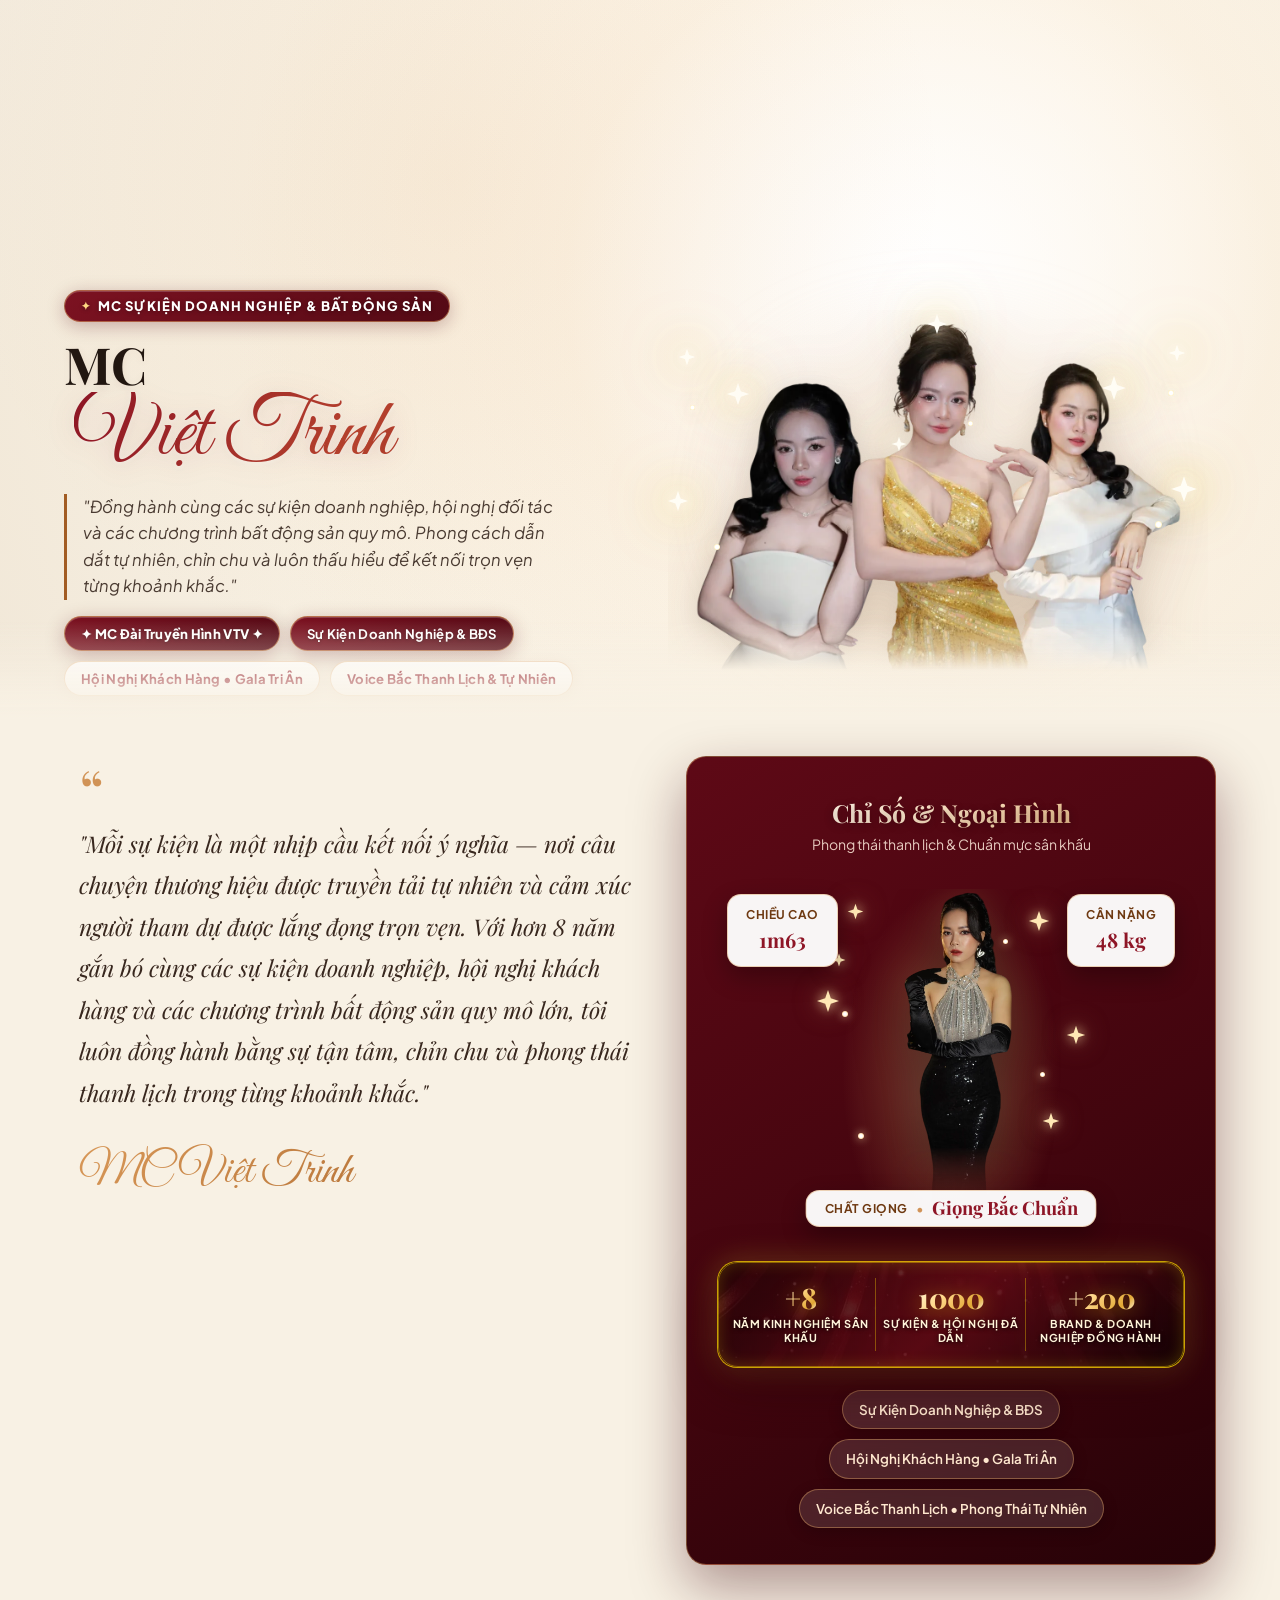
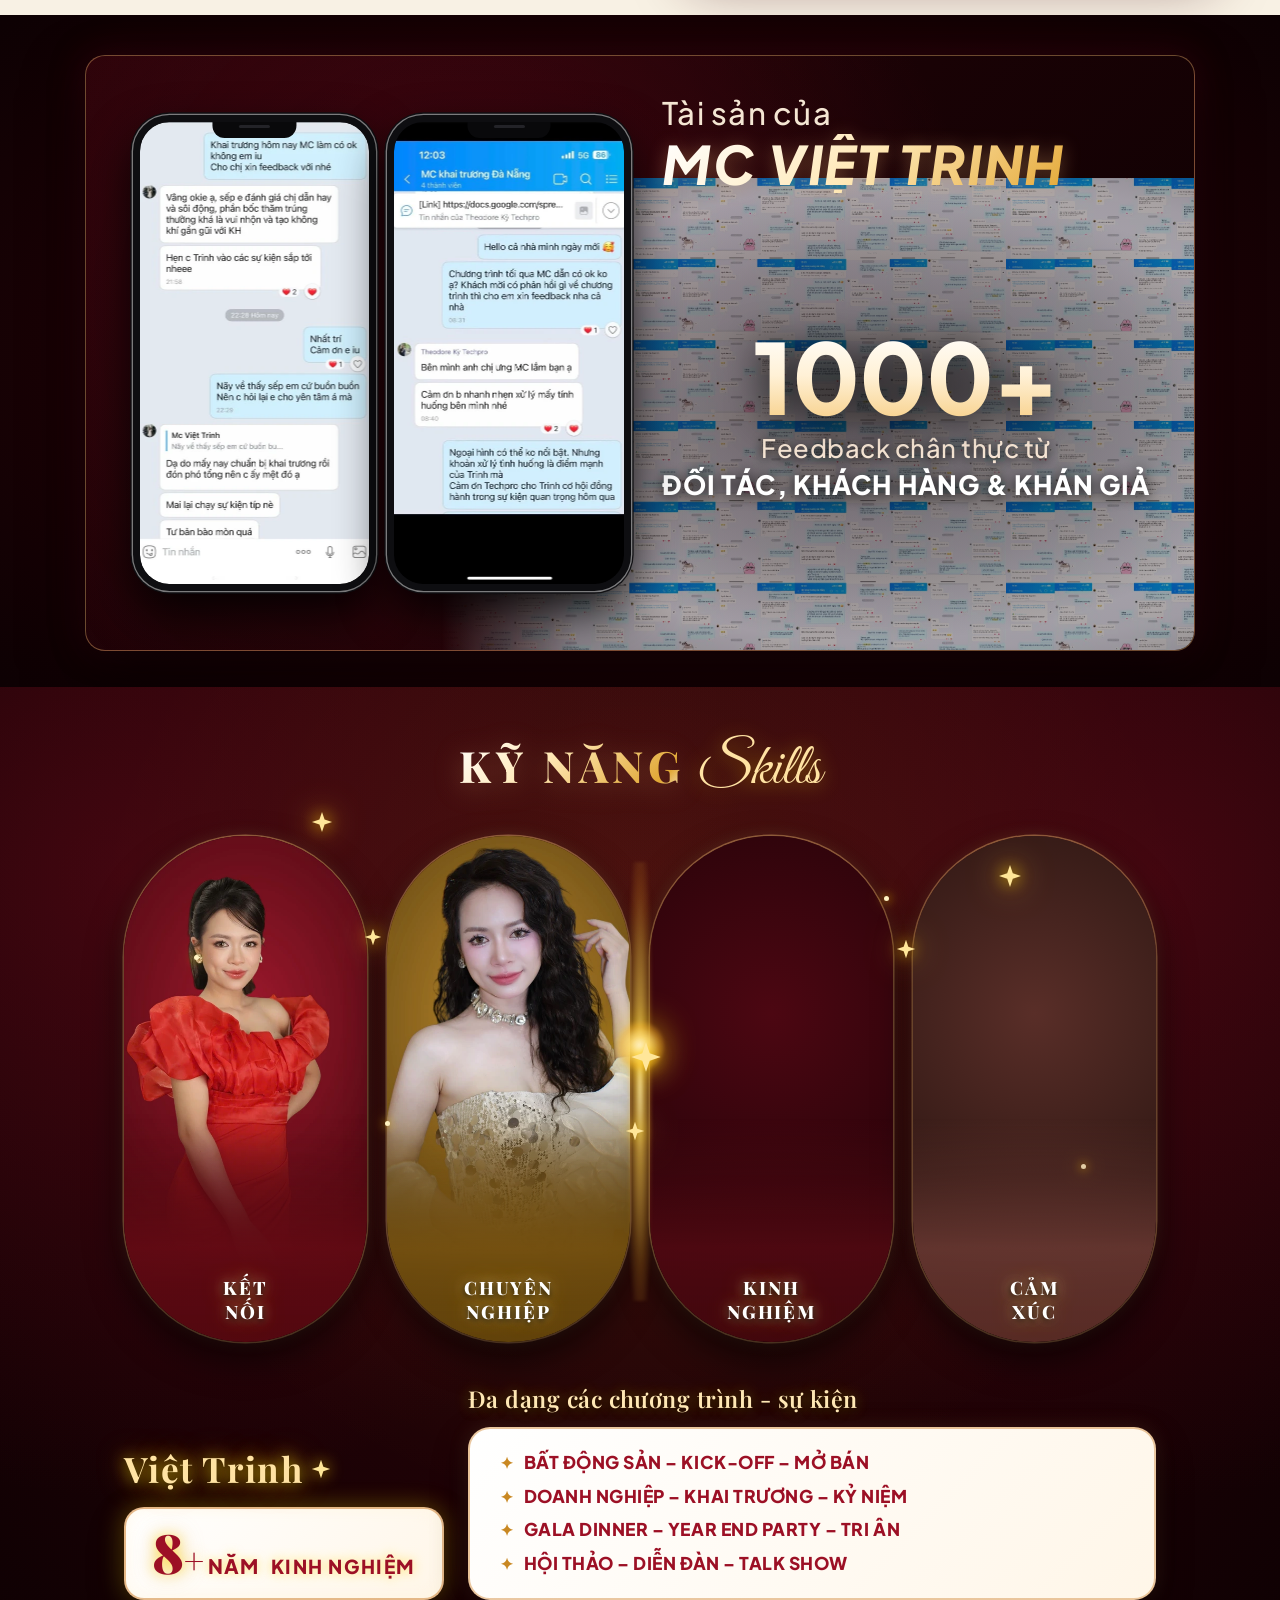
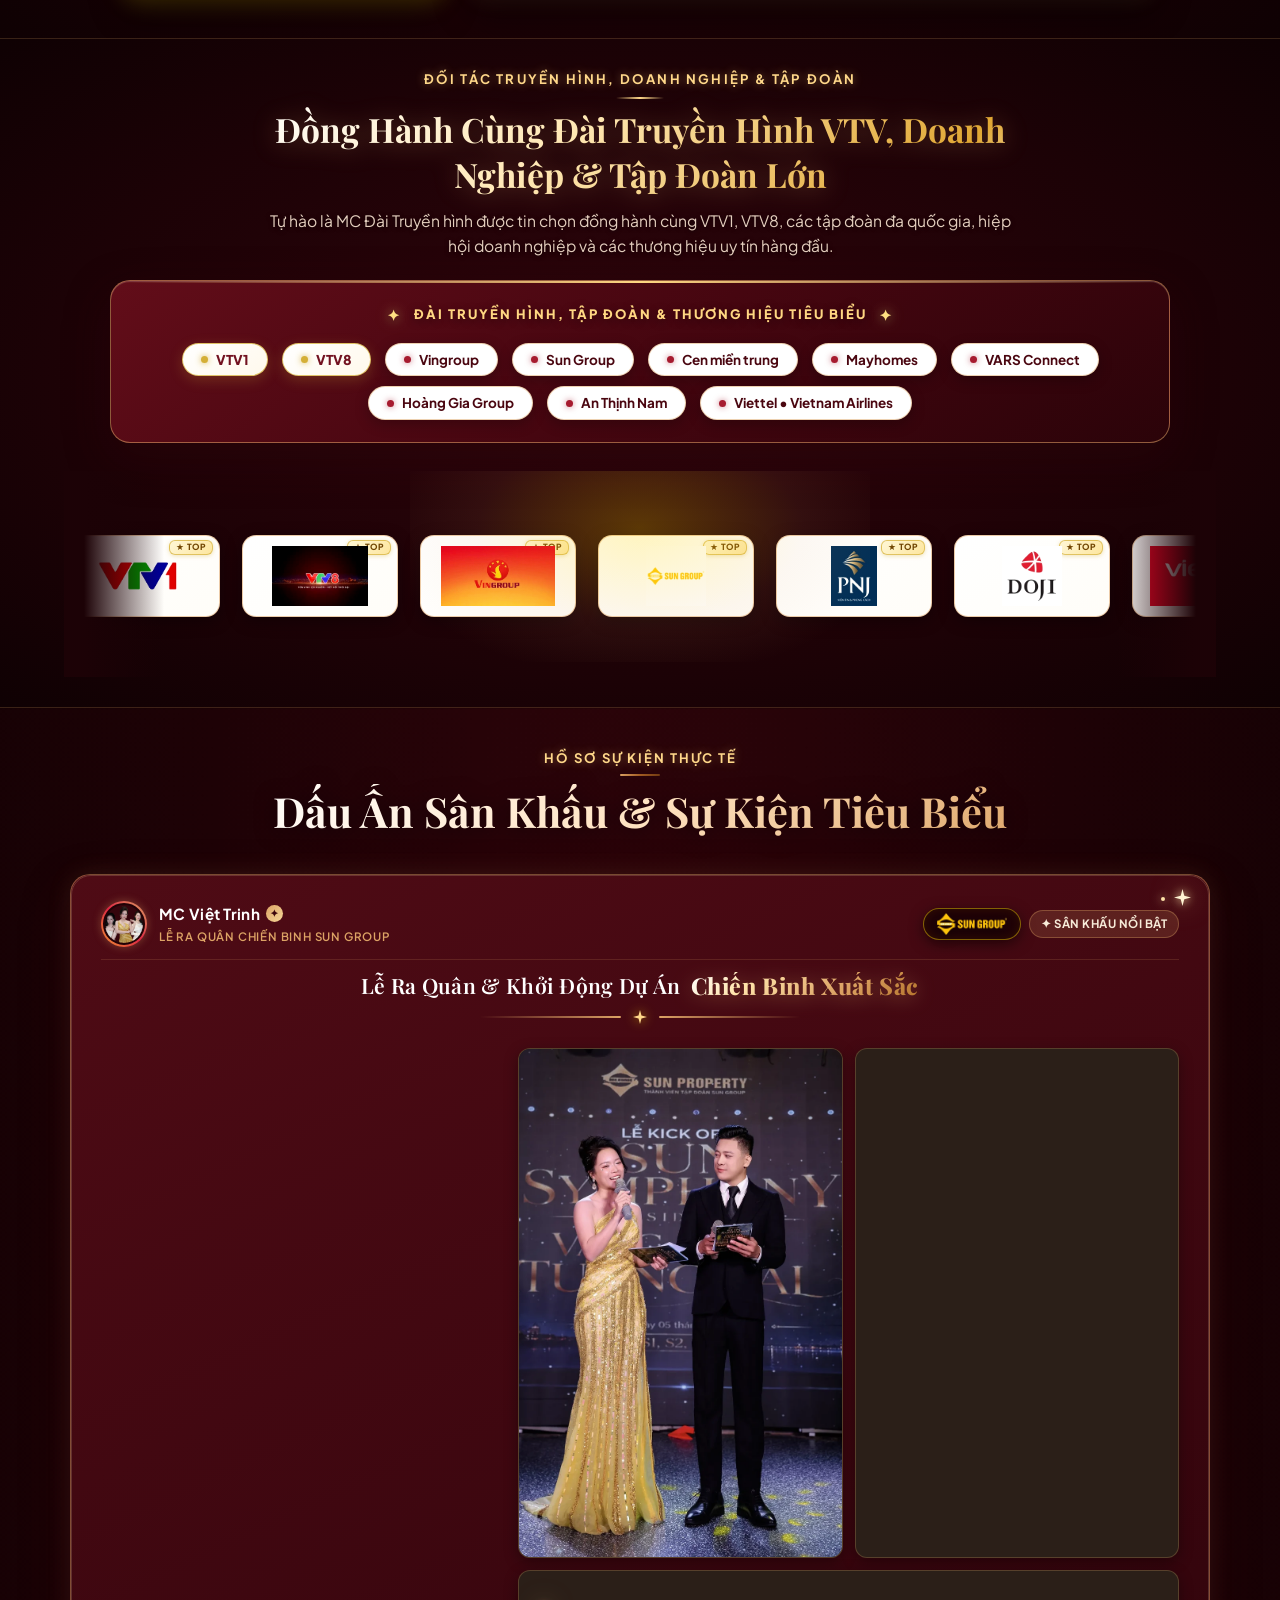
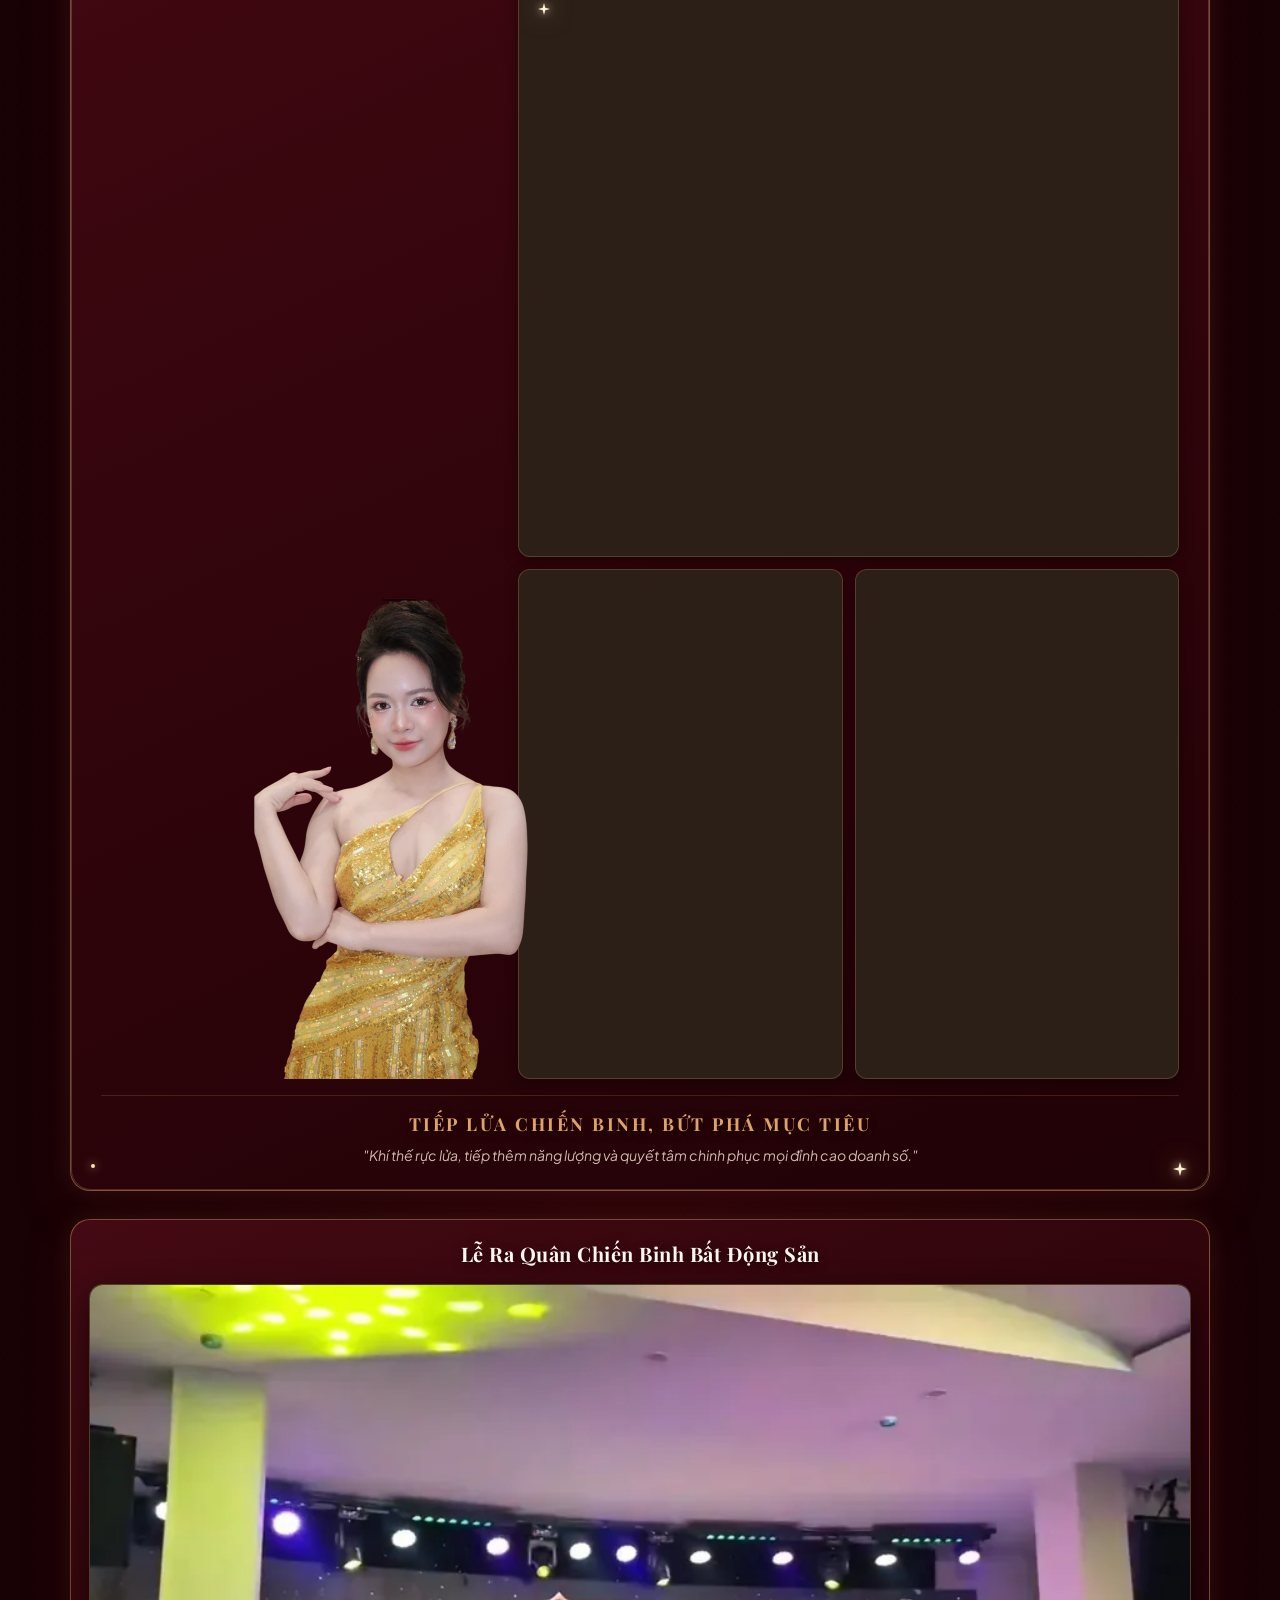
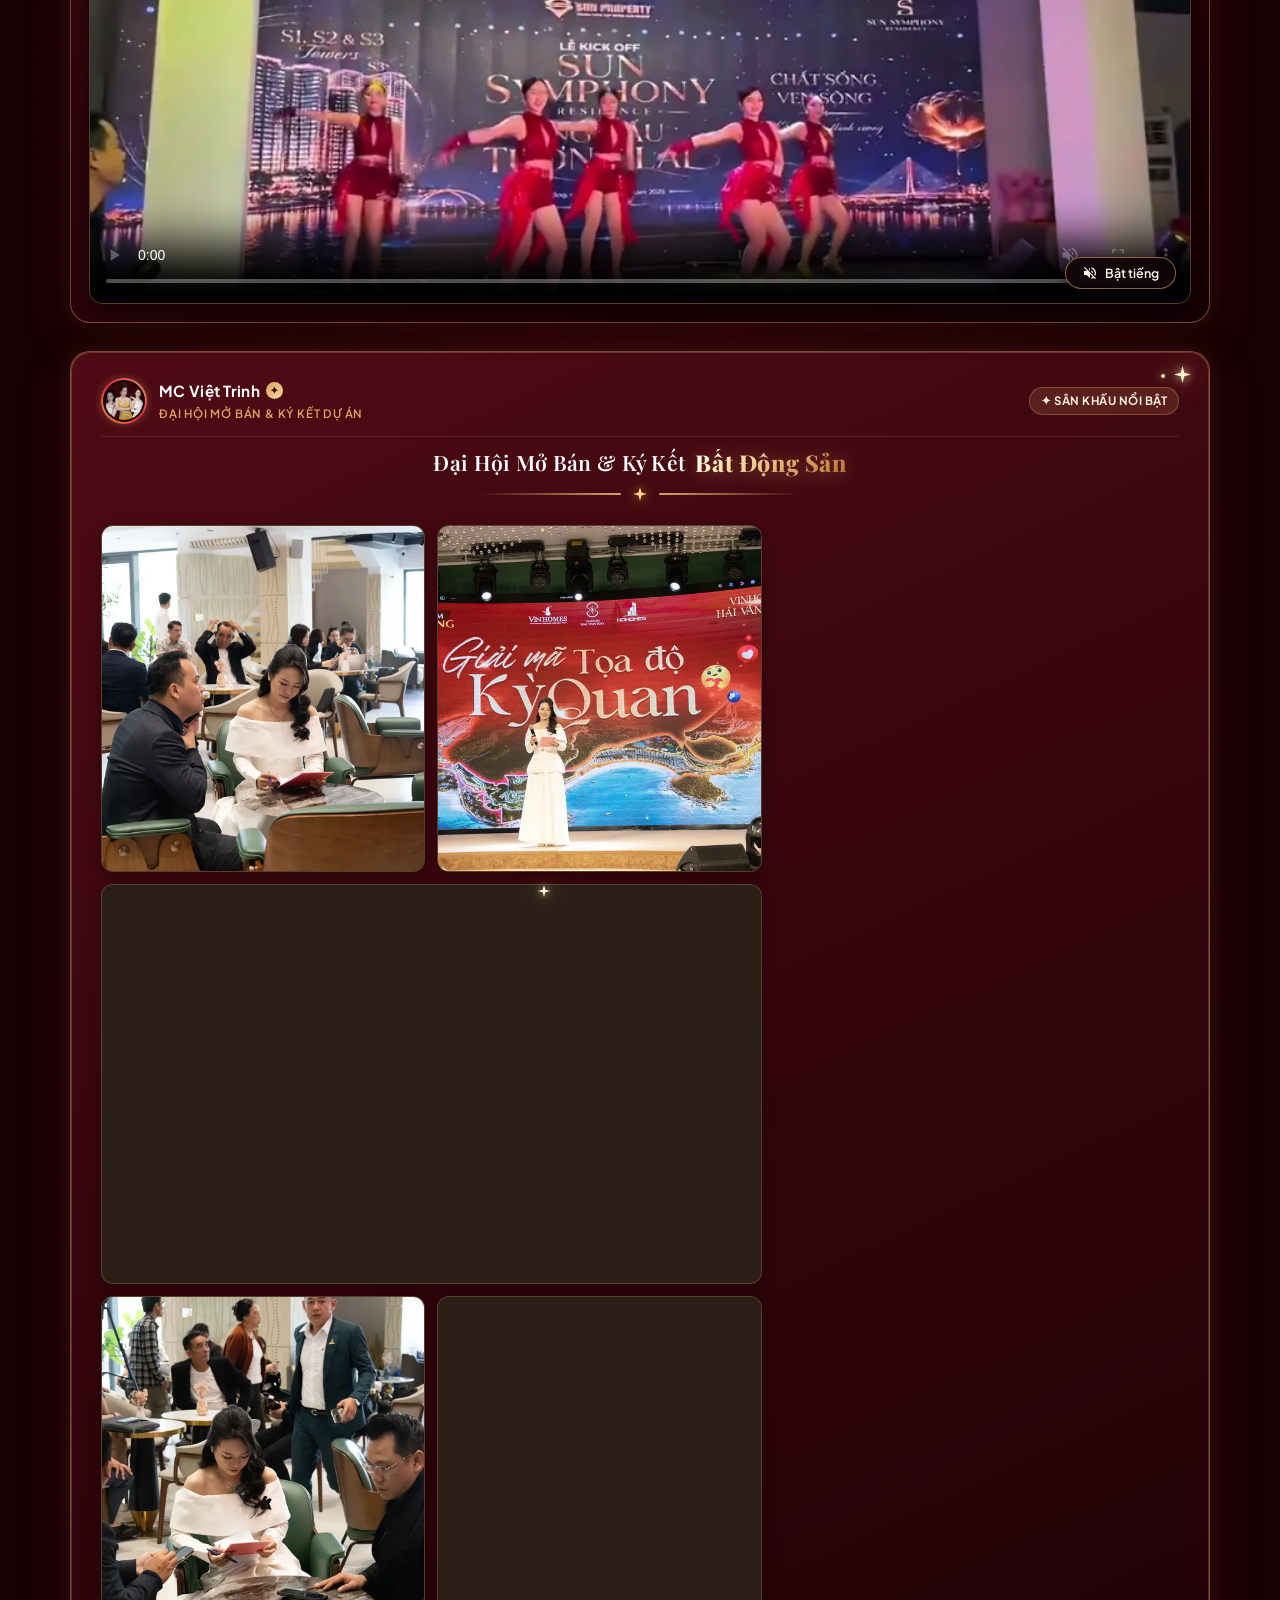
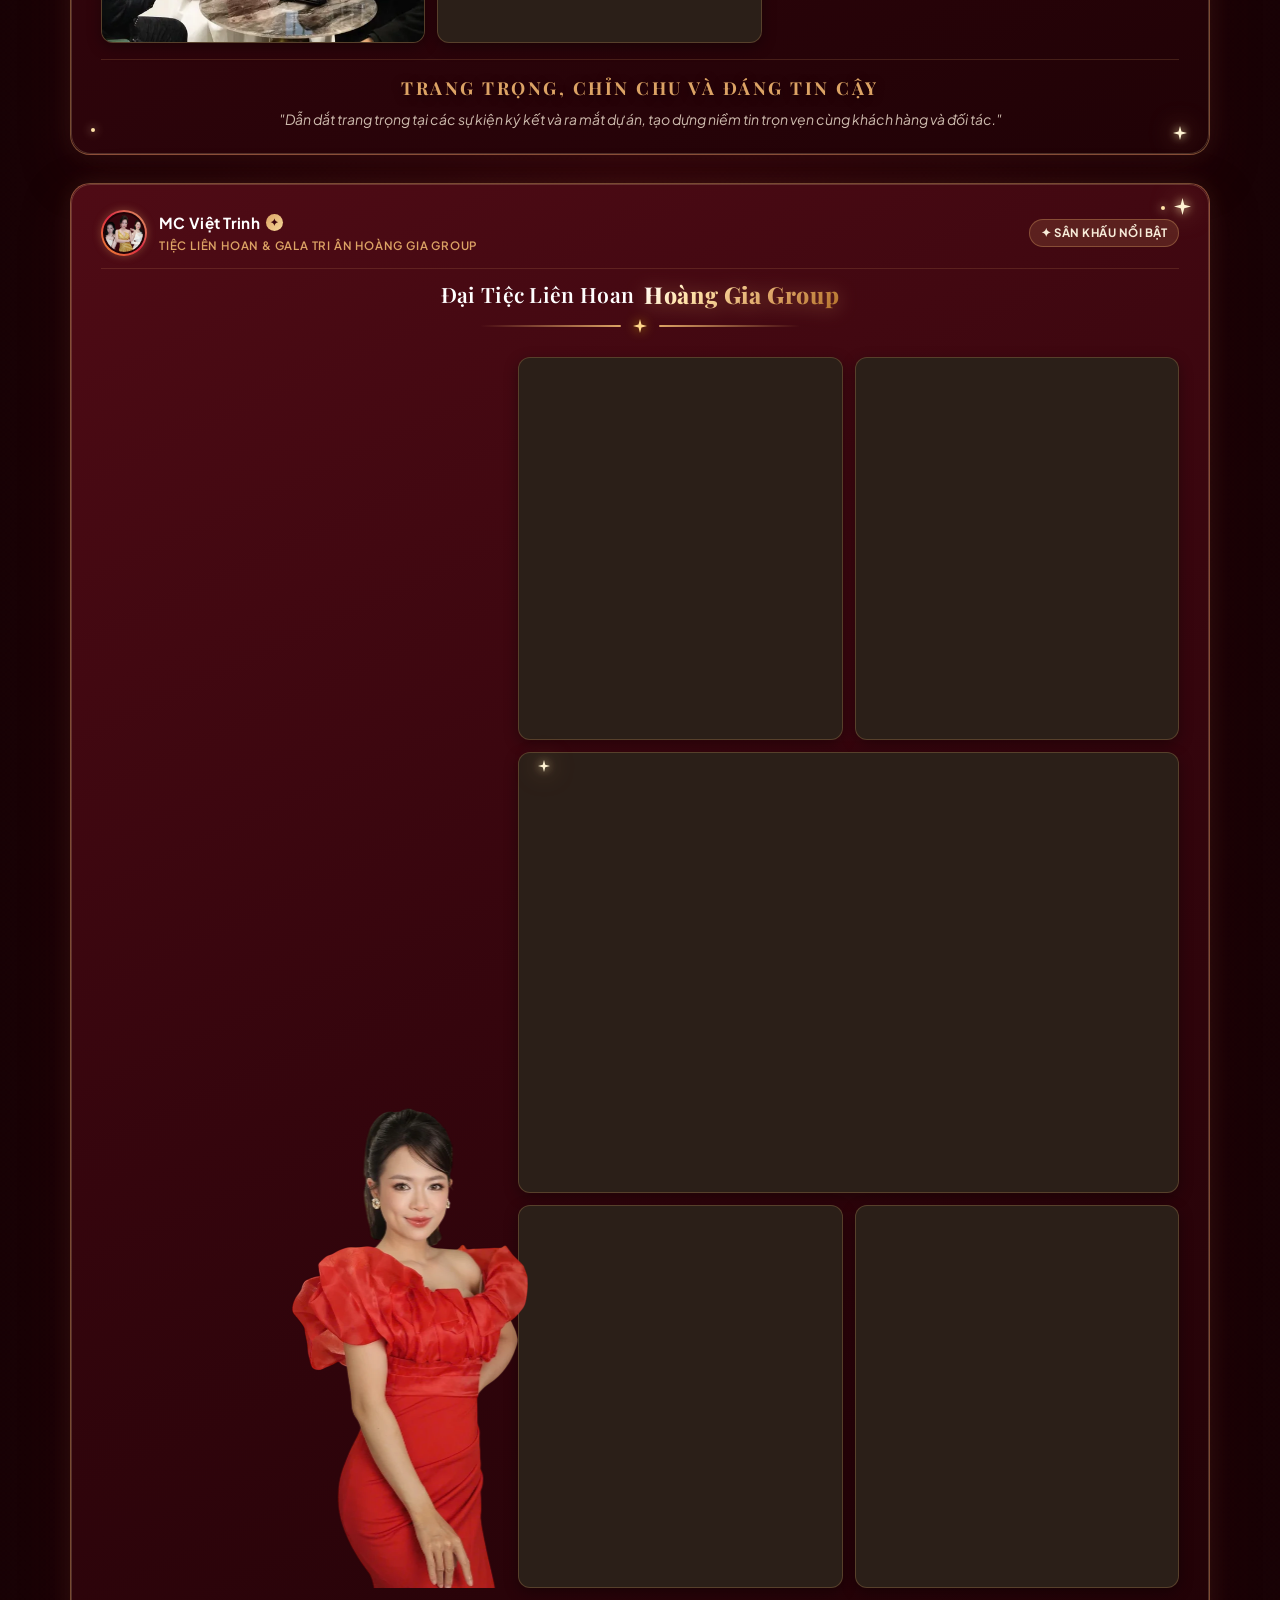
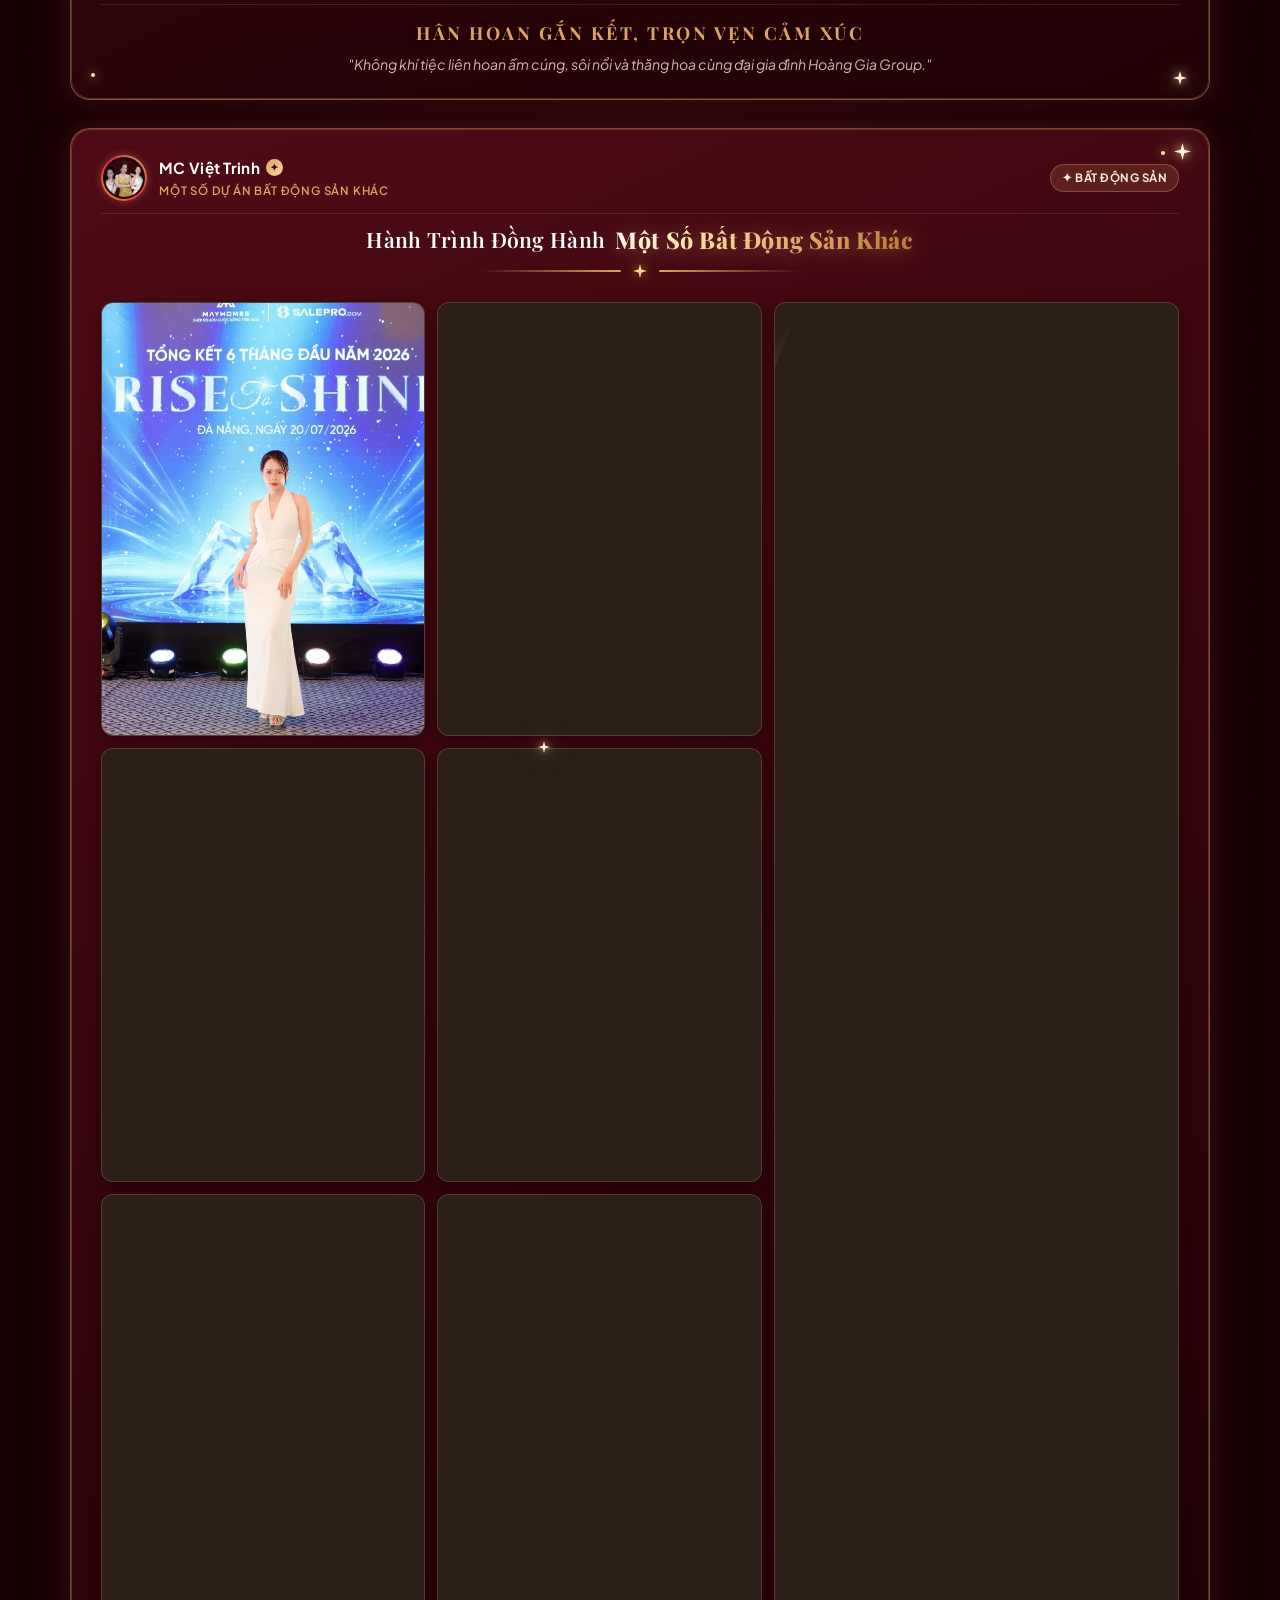
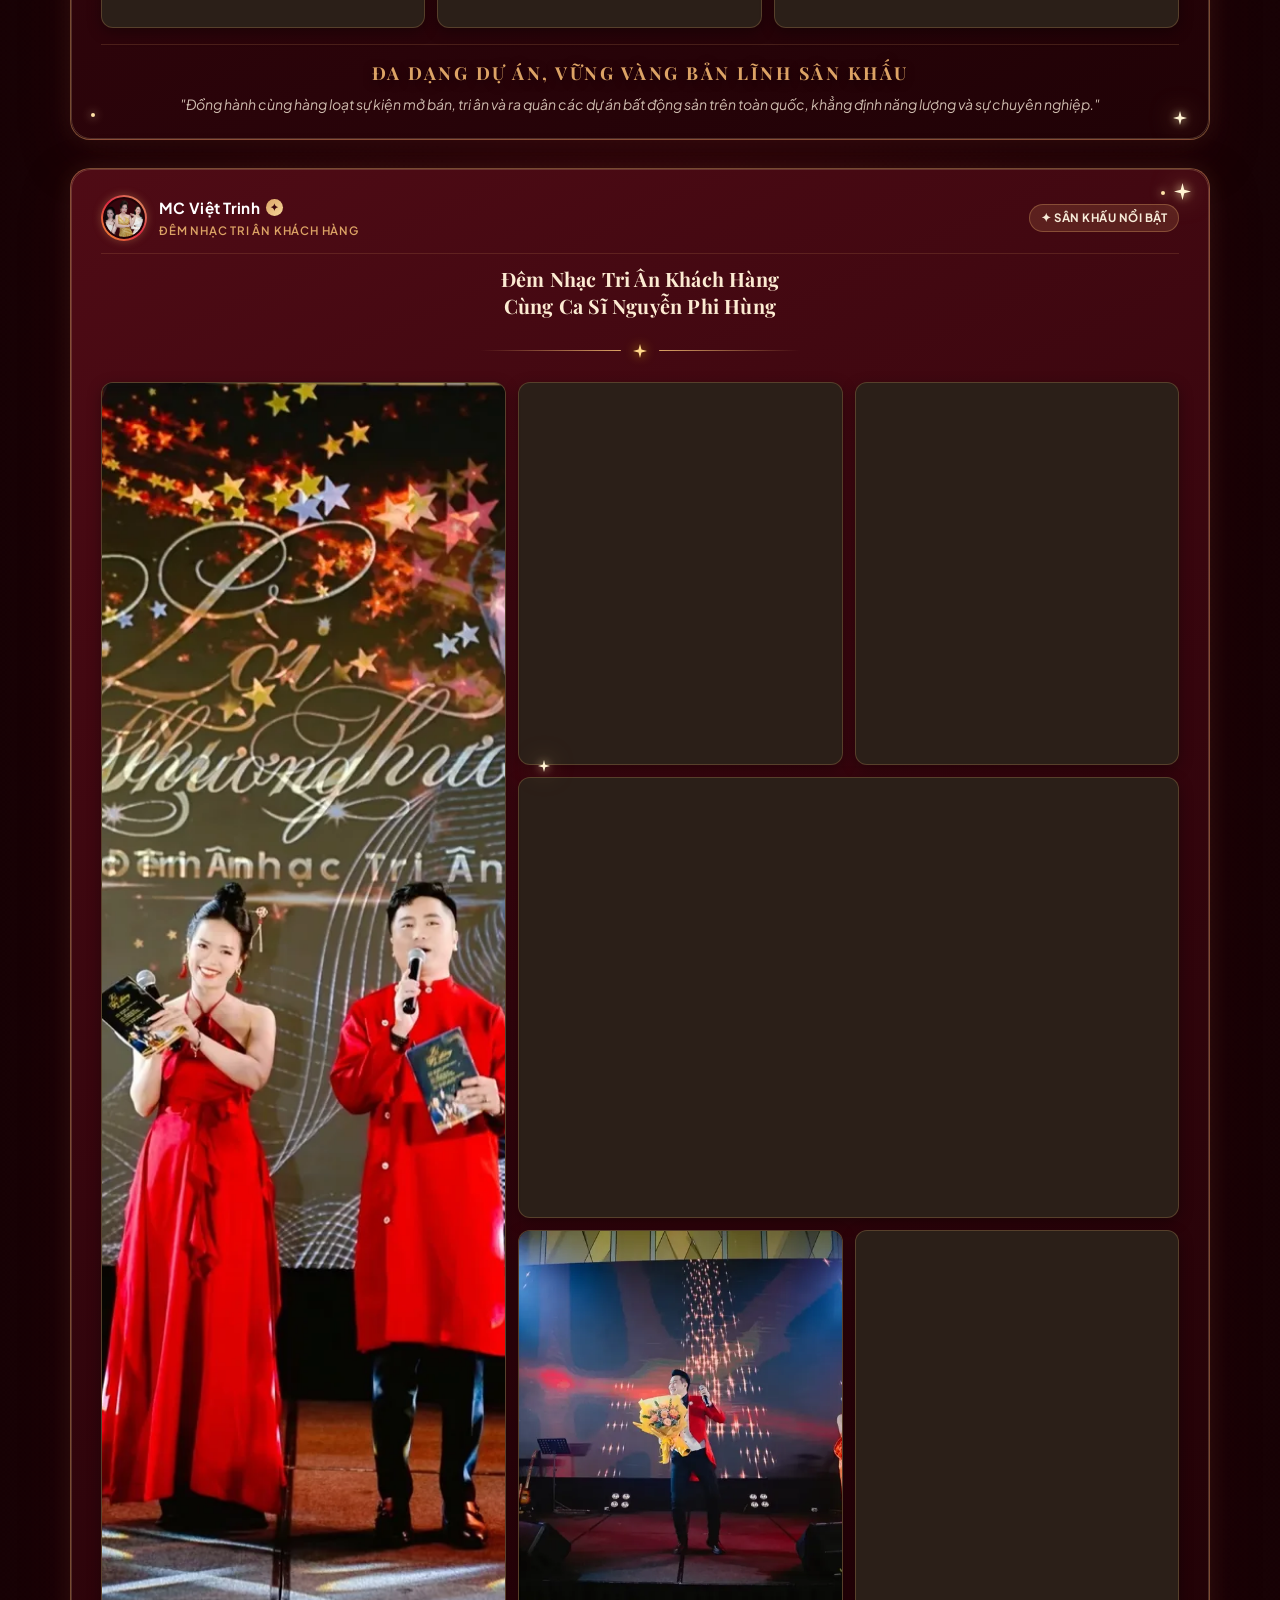
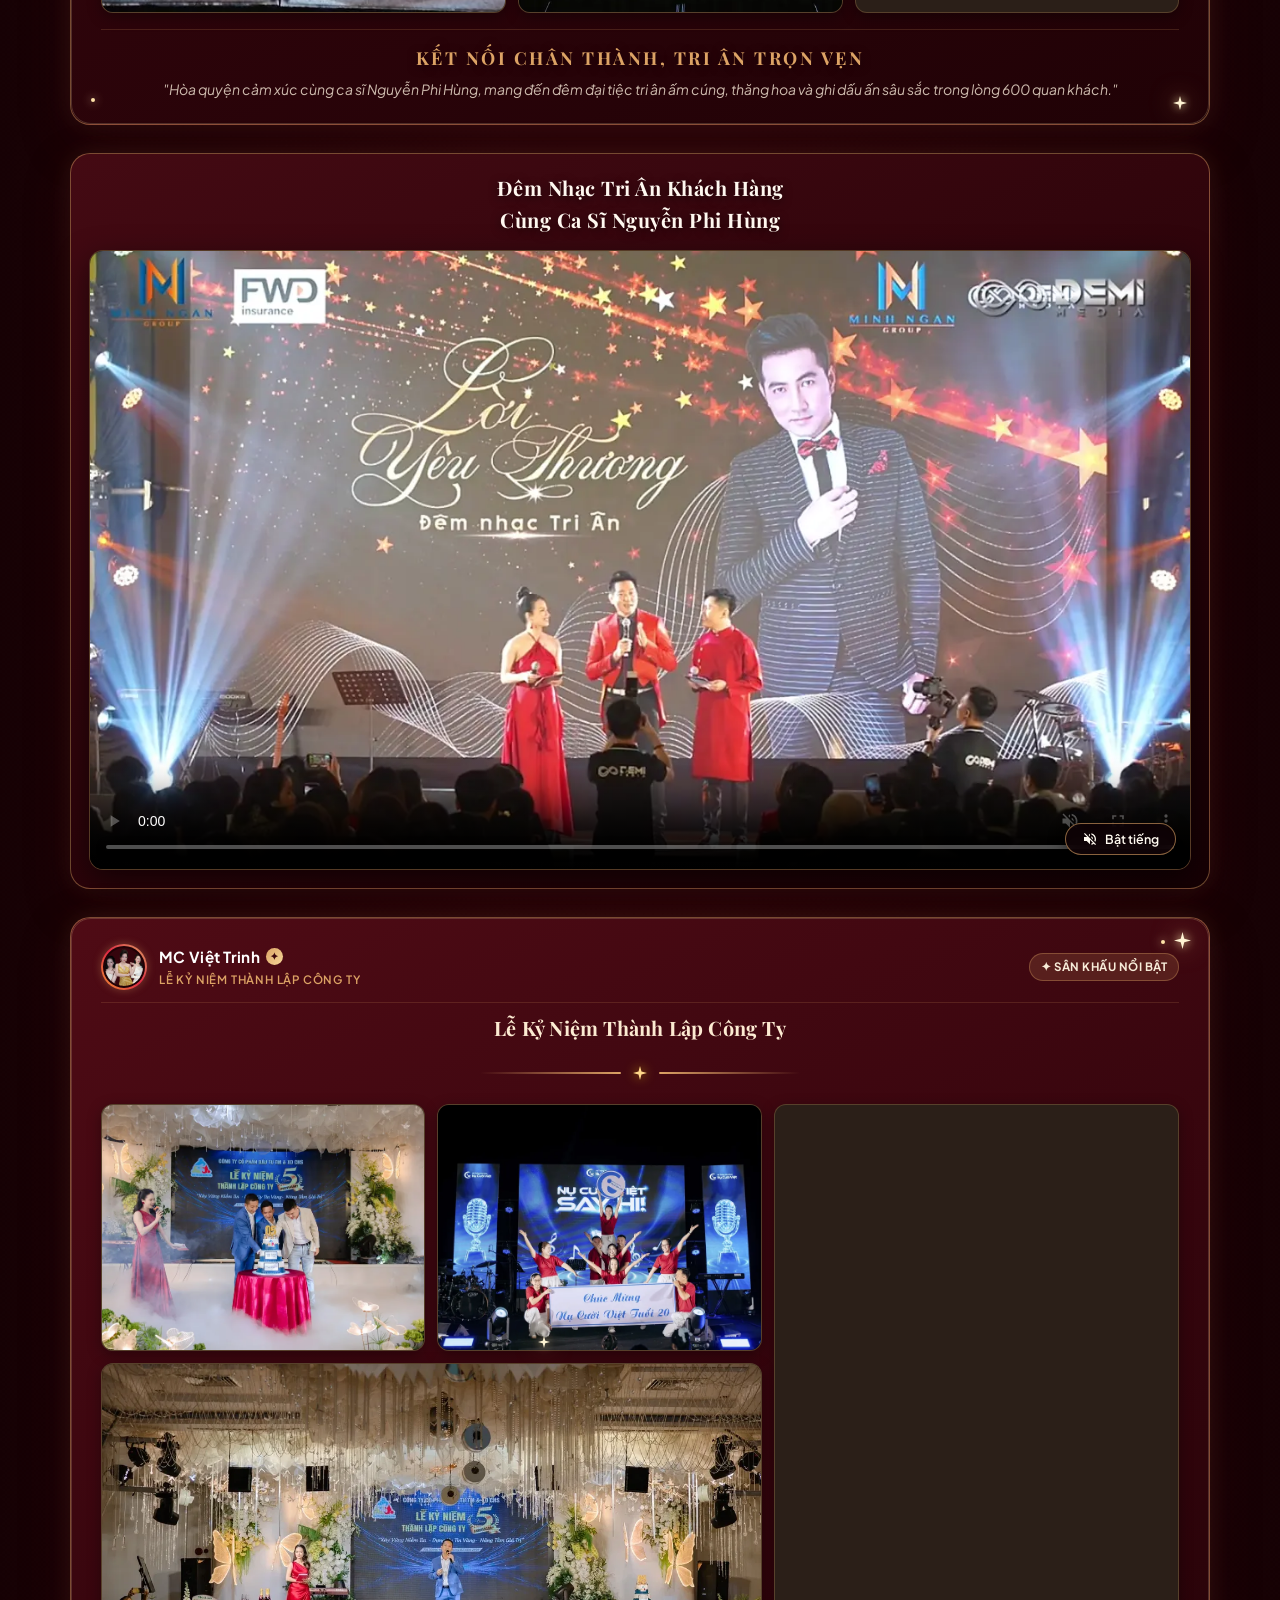
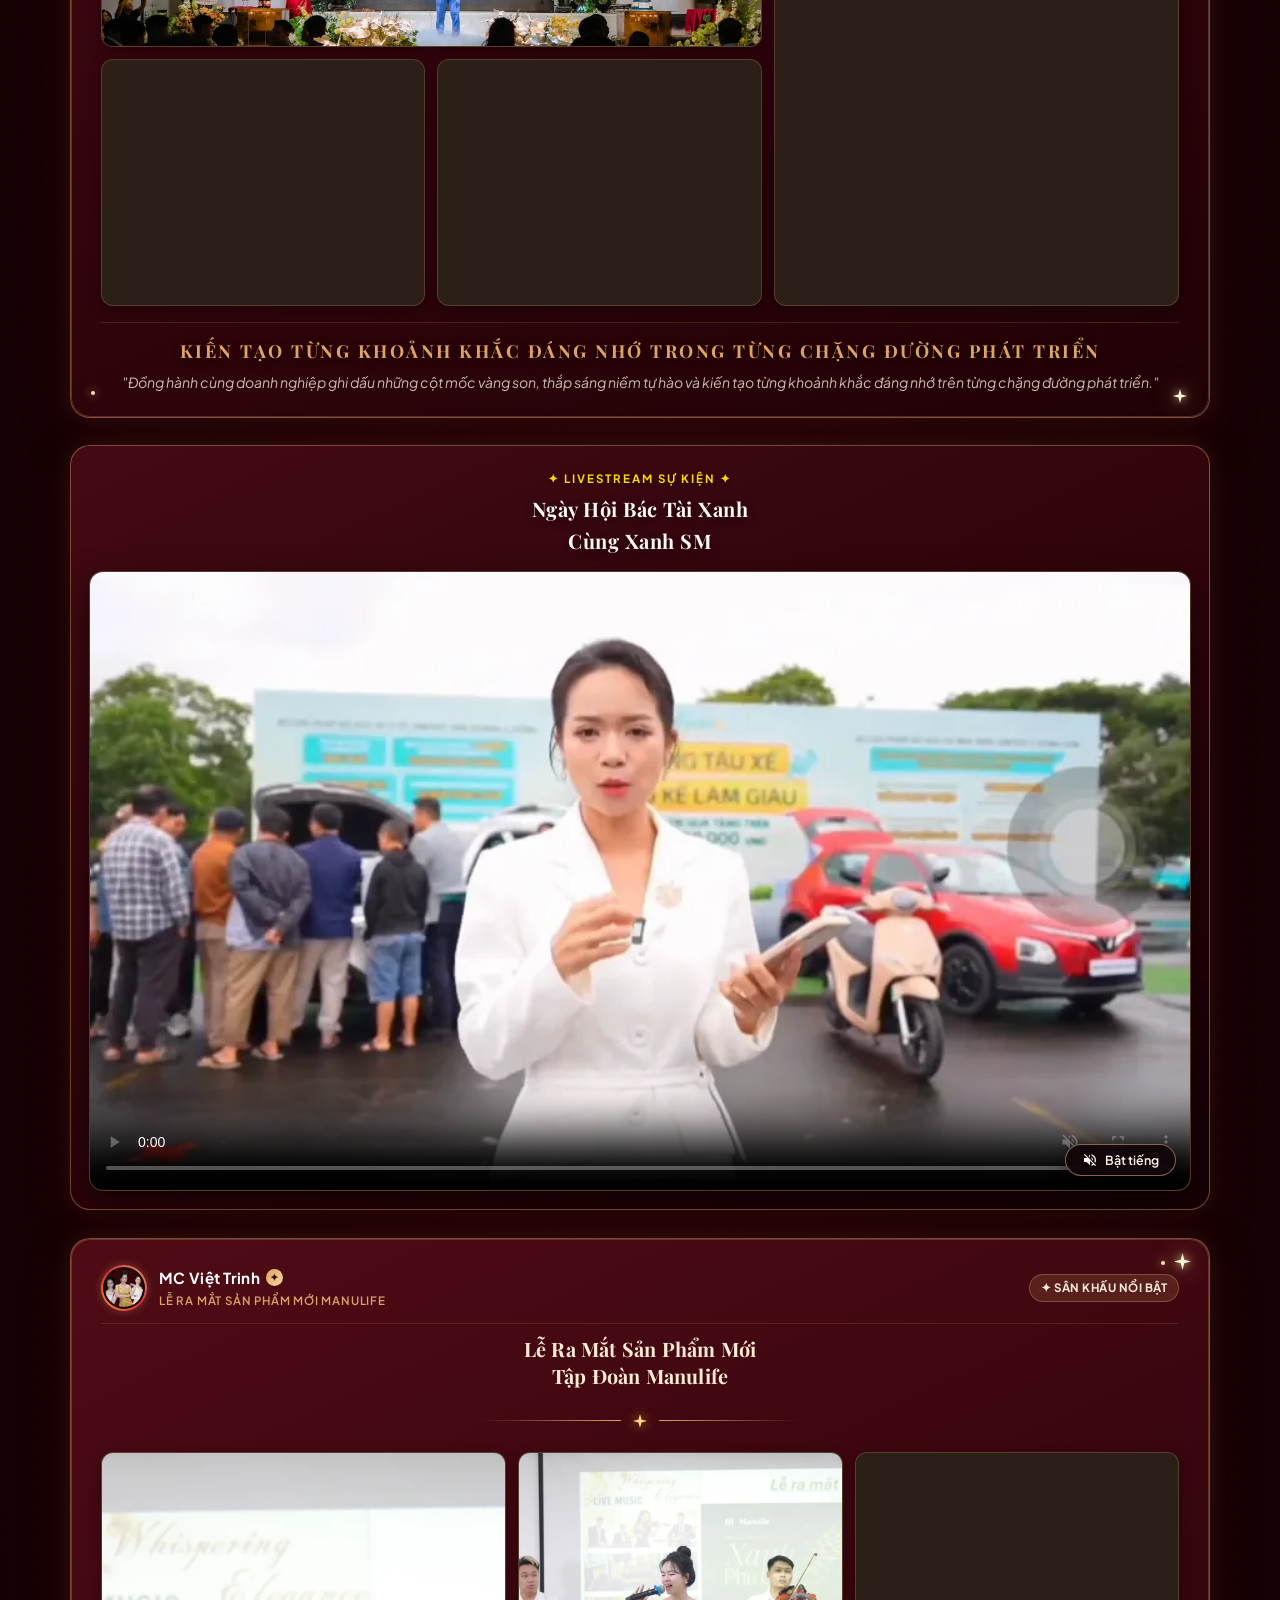
==== index.html @ 0cf9a7f5 "done" ====
<!DOCTYPE html>
<html lang="vi">

<head>
  <meta charset="UTF-8">
  <meta name="viewport" content="width=device-width, initial-scale=1.0">
  <title>MC Việt Trinh | MC Sự Kiện Doanh Nghiệp &amp; Bất Động Sản (Voice Bắc)</title>
  <meta name="description"
    content="Hồ sơ năng lực MC Việt Trinh - MC chuyên nghiệp đồng hành cùng Sự Kiện Doanh Nghiệp, Hội Nghị Khách Hàng, Lễ Kỷ Niệm, Gala Tri Ân &amp; Sự Kiện Bất Động Sản (Voice Bắc thanh lịch, tự nhiên &amp; truyền cảm hứng).">

  <!-- Favicon & Touch Icons -->
  <link rel="icon" type="image/x-icon" href="favicon.ico?v=2">
  <link rel="icon" type="image/png" sizes="32x32" href="assets/images/favicon-32x32.png?v=2">
  <link rel="icon" type="image/png" sizes="16x16" href="assets/images/favicon-16x16.png?v=2">
  <link rel="apple-touch-icon" sizes="180x180" href="assets/images/apple-touch-icon.png?v=2">
  <meta name="theme-color" content="#5e0916">

  <!-- Canonical URL -->
  <link rel="canonical" href="https://viet-trinh.vercel.app/">

  <!-- Open Graph / Facebook / Zalo Social Preview -->
  <meta property="og:type" content="website">
  <meta property="og:url" content="https://viet-trinh.vercel.app/">
  <meta property="og:title" content="MC Việt Trinh | MC Sự Kiện Doanh Nghiệp &amp; Bất Động Sản (Voice Bắc)">
  <meta property="og:description"
    content="Hồ sơ năng lực MC Việt Trinh - MC chuyên nghiệp đồng hành cùng Sự Kiện Doanh Nghiệp, Hội Nghị Khách Hàng, Lễ Kỷ Niệm, Gala Tri Ân &amp; Sự Kiện Bất Động Sản (Voice Bắc thanh lịch, tự nhiên &amp; truyền cảm hứng).">
  <meta property="og:image" content="https://viet-trinh.vercel.app/assets/images/og-image.jpg">
  <meta property="og:image:secure_url" content="https://viet-trinh.vercel.app/assets/images/og-image.jpg">
  <meta property="og:image:type" content="image/jpeg">
  <meta property="og:image:width" content="1200">
  <meta property="og:image:height" content="630">
  <meta property="og:image:alt" content="MC Việt Trinh - MC Sự Kiện Doanh Nghiệp &amp; Bất Động Sản">
  <meta property="og:site_name" content="MC Việt Trinh Official Portfolio">
  <meta property="og:locale" content="vi_VN">

  <!-- Twitter Card -->
  <meta name="twitter:card" content="summary_large_image">
  <meta name="twitter:url" content="https://viet-trinh.vercel.app/">
  <meta name="twitter:title" content="MC Việt Trinh | MC Sự Kiện Doanh Nghiệp &amp; Bất Động Sản (Voice Bắc)">
  <meta name="twitter:description"
    content="Hồ sơ năng lực MC Việt Trinh - MC chuyên nghiệp đồng hành cùng Sự Kiện Doanh Nghiệp, Hội Nghị Khách Hàng, Lễ Kỷ Niệm, Gala Tri Ân &amp; Sự Kiện Bất Động Sản (Voice Bắc thanh lịch, tự nhiên &amp; truyền cảm hứng).">
  <meta name="twitter:image" content="https://viet-trinh.vercel.app/assets/images/og-image.jpg">

  <!-- Google Fonts -->
  <link rel="preconnect" href="https://fonts.googleapis.com">
  <link rel="preconnect" href="https://fonts.gstatic.com" crossorigin>
  <link
    href="https://fonts.googleapis.com/css2?family=Dancing+Script:wght@600;700&family=Great+Vibes&family=Playfair+Display:ital,wght@0,600;0,700;0,800;1,600&family=Plus+Jakarta+Sans:wght@400;500;600;700;800&display=swap"
    rel="stylesheet">

  <!-- Main Stylesheet -->
  <link rel="stylesheet" href="assets/css/style.css?v=51.0">
</head>

<body class="curtain-locked">

  <!-- ==================== GRAND STAGE CURTAIN (TẤM MÀN KÉO SÂN KHẤU KHI VÀO WEB) ==================== -->
  <div class="stage-curtain-overlay" id="stageCurtain" aria-label="Màn kéo sân khấu khai màn" role="dialog">
    <!-- Cánh rèm trái -->
    <div class="curtain-panel curtain-left">
      <div class="curtain-folds"></div>
      <div class="curtain-fringe"></div>
    </div>
    <!-- Cánh rèm phải -->
    <div class="curtain-panel curtain-right">
      <div class="curtain-folds"></div>
      <div class="curtain-fringe"></div>
    </div>
    <!-- Huy hiệu trung tâm sân khấu -->
    <div class="curtain-emblem" id="curtainEmblem">
      <div class="emblem-crest">
        <span class="emblem-tag">OFFICIAL PROFILE</span>
        <h2 class="emblem-name font-script">MC Việt Trinh</h2>
        <p class="emblem-role">REAL ESTATE & EVENT MC SPECIALIST</p>
        <div class="emblem-divider-gold"></div>
        <span class="emblem-action-hint">Chạm hoặc đợi để mở màn sân khấu</span>
      </div>
    </div>
  </div>

  <main class="main-wrapper">

    <!-- ==================== SECTION 1: HERO SECTION ==================== -->
    <section class="hero-section" id="hero">
      <div class="hero-bg-lights"></div>
      <div class="container hero-container">

        <!-- Hero Text Content -->
        <div class="hero-text-col">
          <span class="hero-tag" data-placeholder="[TAG: Danh xưng định vị]">MC SỰ KIỆN DOANH NGHIỆP &amp; BẤT ĐỘNG
            SẢN</span>
          <h1 class="hero-title-prefix" data-placeholder="[TIÊU ĐỀ: MC]">
            MC
            <span class="hero-title-name font-script" data-placeholder="[TÊN NGHỆ DANH]">Việt Trinh</span>
          </h1>
          <p class="hero-slogan" data-placeholder="[SLOGAN / ĐỊNH VỊ CÁ NHÂN]">
            "Đồng hành cùng các sự kiện doanh nghiệp, hội nghị đối tác và các chương trình bất động sản quy mô. Phong
            cách dẫn dắt tự nhiên, chỉn chu và luôn thấu hiểu để kết nối trọn vẹn từng khoảnh khắc."
          </p>
          <div class="hero-quick-badges">
            <span class="hero-badge-pill pill-vtv">✦ MC Đài Truyền Hình VTV ✦</span>
            <span class="hero-badge-pill pill-bordeaux">Sự Kiện Doanh Nghiệp &amp; BĐS</span>
            <span class="hero-badge-pill">Hội Nghị Khách Hàng • Gala Tri Ân</span>
            <span class="hero-badge-pill">Voice Bắc Thanh Lịch &amp; Tự Nhiên</span>
          </div>
          <!-- Tạm thời ẩn 2 nút Hero CTA theo yêu cầu
          <div class="hero-btns">
            <a href="#bookingModal" class="btn-primary-hero trigger-booking-modal" id="heroBookingBtn">
              Đặt Lịch Booking Sự Kiện
            </a>
            <a href="assets/docs/Profile_MC_Viet_Trinh.pdf" download="Profile_MC_Viet_Trinh.pdf" target="_blank" class="btn-outline-hero" id="heroDownloadPdfBtn" data-placeholder="[NÚT: Tải Bản Profile PDF]">
              <svg width="18" height="18" viewBox="0 0 24 24" fill="none" stroke="currentColor" stroke-width="2.2" stroke-linecap="round" stroke-linejoin="round" aria-hidden="true">
                <path d="M21 15v4a2 2 0 0 1-2 2H5a2 2 0 0 1-2-2v-4"></path>
                <polyline points="7 10 12 15 17 10"></polyline>
                <line x1="12" y1="15" x2="12" y2="3"></line>
              </svg>
              <span>Tải Bản PDF (Profile)</span>
            </a>
          </div>
          -->
        </div>

        <!-- Hero Visual Showcase (image-Photoroom.png) -->
        <div class="hero-visual-col">
          <div class="hero-cutout-showcase" data-placeholder="[ẢNH CHÍNH HERO: image-Photoroom.png]">
            <div class="hero-cutout-backdrop"></div>
            <!-- Sparkling Shimmer Aura for Hero Trio -->
            <div class="hero-sparkles-wrap" aria-hidden="true">
              <svg class="h-sp-star h-sp-1" viewBox="0 0 24 24">
                <path d="M12 1L14.8 9.2L23 12L14.8 14.8L12 23L9.2 14.8L1 12L9.2 9.2L12 1Z" />
              </svg>
              <svg class="h-sp-star h-sp-2" viewBox="0 0 24 24">
                <path d="M12 1L14.8 9.2L23 12L14.8 14.8L12 23L9.2 14.8L1 12L9.2 9.2L12 1Z" />
              </svg>
              <svg class="h-sp-star h-sp-3" viewBox="0 0 24 24">
                <path d="M12 1L14.8 9.2L23 12L14.8 14.8L12 23L9.2 14.8L1 12L9.2 9.2L12 1Z" />
              </svg>
              <svg class="h-sp-star h-sp-4" viewBox="0 0 24 24">
                <path d="M12 1L14.8 9.2L23 12L14.8 14.8L12 23L9.2 14.8L1 12L9.2 9.2L12 1Z" />
              </svg>
              <svg class="h-sp-star h-sp-5" viewBox="0 0 24 24">
                <path d="M12 1L14.8 9.2L23 12L14.8 14.8L12 23L9.2 14.8L1 12L9.2 9.2L12 1Z" />
              </svg>
              <svg class="h-sp-star h-sp-6" viewBox="0 0 24 24">
                <path d="M12 1L14.8 9.2L23 12L14.8 14.8L12 23L9.2 14.8L1 12L9.2 9.2L12 1Z" />
              </svg>
              <svg class="h-sp-star h-sp-7" viewBox="0 0 24 24">
                <path d="M12 1L14.8 9.2L23 12L14.8 14.8L12 23L9.2 14.8L1 12L9.2 9.2L12 1Z" />
              </svg>
              <svg class="h-sp-star h-sp-8" viewBox="0 0 24 24">
                <path d="M12 1L14.8 9.2L23 12L14.8 14.8L12 23L9.2 14.8L1 12L9.2 9.2L12 1Z" />
              </svg>
              <span class="h-sp-dot h-sp-dot-1"></span>
              <span class="h-sp-dot h-sp-dot-2"></span>
              <span class="h-sp-dot h-sp-dot-3"></span>
              <span class="h-sp-dot h-sp-dot-4"></span>
              <span class="h-sp-dot h-sp-dot-5"></span>
            </div>
            <!-- Hiệu ứng bụi sáng bay bay nhẹ xung quanh model tách nền -->
            <div class="cutout-dust-wrap" aria-hidden="true">
              <span class="dust-p dust-p1"></span>
              <span class="dust-p dust-p2"></span>
              <span class="dust-p dust-p3"></span>
              <span class="dust-p dust-p4"></span>
              <span class="dust-p dust-p5"></span>
              <span class="dust-p dust-p6"></span>
              <span class="dust-p dust-p7"></span>
              <span class="dust-p dust-p8"></span>
              <span class="dust-p dust-p9"></span>
              <span class="dust-p dust-p10"></span>
              <svg class="dust-s dust-s1" viewBox="0 0 24 24">
                <path d="M12 1L14.8 9.2L23 12L14.8 14.8L12 23L9.2 14.8L1 12L9.2 9.2L12 1Z" />
              </svg>
              <svg class="dust-s dust-s2" viewBox="0 0 24 24">
                <path d="M12 1L14.8 9.2L23 12L14.8 14.8L12 23L9.2 14.8L1 12L9.2 9.2L12 1Z" />
              </svg>
              <svg class="dust-s dust-s3" viewBox="0 0 24 24">
                <path d="M12 1L14.8 9.2L23 12L14.8 14.8L12 23L9.2 14.8L1 12L9.2 9.2L12 1Z" />
              </svg>
            </div>
            <picture>
              <source srcset="assets/sections/ava/image-Photoroom (15).webp" type="image/webp">
              <img decoding="async" src="assets/sections/ava/image-Photoroom (15).webp"
                alt="MC Việt Trinh - Chân dung phong thái sân khấu" class="hero-cutout-img"
                data-zoom="assets/sections/ava/image-Photoroom (15).webp" width="1326" height="886">
            </picture>
          </div>
        </div>

      </div>
    </section>

    <!-- ==================== SECTION 2: QUOTE & BODY STATS ==================== -->
    <section class="section-intro-stats" id="about">
      <div class="container intro-stats-grid">

        <!-- Left Column: Inspiring Quote & Mission -->
        <div class="intro-quote-box" id="introQuoteBox">
          <span class="quote-icon-large font-serif">“</span>
          <p class="quote-text" data-placeholder="[ĐOẠN VĂN: Lời ngỏ & Triết lý nghề nghiệp MC]">
            "Mỗi sự kiện là một nhịp cầu kết nối ý nghĩa — nơi câu chuyện thương hiệu được truyền tải tự nhiên và cảm
            xúc người tham dự được lắng đọng trọn vẹn. Với hơn 8 năm gắn bó cùng các sự kiện doanh nghiệp, hội nghị
            khách hàng và các chương trình bất động sản quy mô lớn, tôi luôn đồng hành bằng sự tận tâm, chỉn chu và
            phong thái thanh lịch trong từng khoảnh khắc."
          </p>
          <span class="quote-author-sign font-script" data-placeholder="[CHỮ KÝ MC: Font chữ ký mềm mại]">MC Việt
            Trinh</span>
        </div>

        <!-- Right Column: Body Measurements & Profile Card -->
        <div class="body-stats-card reveal-on-scroll" id="stats"
          data-placeholder="[CARD: Chỉ số hình thể & Profile cá nhân]">
          <div class="stats-card-header">
            <h3 class="stats-card-title">Chỉ Số & Ngoại Hình</h3>
            <p class="stats-card-sub">Phong thái thanh lịch & Chuẩn mực sân khấu</p>
          </div>

          <div class="stats-visual-container">
            <!-- Cutout / High Fashion Photo Seated on Bench -->
            <div class="stats-center-photo is-cutout" data-placeholder="[ẢNH 2: MC Việt Trinh - Chỉ số & Ngoại hình]"
              data-zoom="assets/sections/ava/image-Photoroom (9).webp">
              <!-- Sparkling Shimmer Aura -->
              <div class="stats-sparkles-wrap" aria-hidden="true">
                <svg class="sp-star sp-1" viewBox="0 0 24 24">
                  <path d="M12 1L14.8 9.2L23 12L14.8 14.8L12 23L9.2 14.8L1 12L9.2 9.2L12 1Z" />
                </svg>
                <svg class="sp-star sp-2" viewBox="0 0 24 24">
                  <path d="M12 1L14.8 9.2L23 12L14.8 14.8L12 23L9.2 14.8L1 12L9.2 9.2L12 1Z" />
                </svg>
                <svg class="sp-star sp-3" viewBox="0 0 24 24">
                  <path d="M12 1L14.8 9.2L23 12L14.8 14.8L12 23L9.2 14.8L1 12L9.2 9.2L12 1Z" />
                </svg>
                <svg class="sp-star sp-4" viewBox="0 0 24 24">
                  <path d="M12 1L14.8 9.2L23 12L14.8 14.8L12 23L9.2 14.8L1 12L9.2 9.2L12 1Z" />
                </svg>
                <svg class="sp-star sp-5" viewBox="0 0 24 24">
                  <path d="M12 1L14.8 9.2L23 12L14.8 14.8L12 23L9.2 14.8L1 12L9.2 9.2L12 1Z" />
                </svg>
                <svg class="sp-star sp-6" viewBox="0 0 24 24">
                  <path d="M12 1L14.8 9.2L23 12L14.8 14.8L12 23L9.2 14.8L1 12L9.2 9.2L12 1Z" />
                </svg>
                <span class="sp-dot sp-dot-1"></span>
                <span class="sp-dot sp-dot-2"></span>
                <span class="sp-dot sp-dot-3"></span>
                <span class="sp-dot sp-dot-4"></span>
              </div>
              <!-- Hiệu ứng bụi sáng bay bay nhẹ xung quanh model tách nền -->
              <div class="cutout-dust-wrap" aria-hidden="true">
                <span class="dust-p dust-p1"></span>
                <span class="dust-p dust-p2"></span>
                <span class="dust-p dust-p3"></span>
                <span class="dust-p dust-p4"></span>
                <span class="dust-p dust-p5"></span>
                <span class="dust-p dust-p6"></span>
                <span class="dust-p dust-p7"></span>
                <span class="dust-p dust-p8"></span>
                <span class="dust-p dust-p9"></span>
                <span class="dust-p dust-p10"></span>
                <svg class="dust-s dust-s1" viewBox="0 0 24 24">
                  <path d="M12 1L14.8 9.2L23 12L14.8 14.8L12 23L9.2 14.8L1 12L9.2 9.2L12 1Z" />
                </svg>
                <svg class="dust-s dust-s2" viewBox="0 0 24 24">
                  <path d="M12 1L14.8 9.2L23 12L14.8 14.8L12 23L9.2 14.8L1 12L9.2 9.2L12 1Z" />
                </svg>
                <svg class="dust-s dust-s3" viewBox="0 0 24 24">
                  <path d="M12 1L14.8 9.2L23 12L14.8 14.8L12 23L9.2 14.8L1 12L9.2 9.2L12 1Z" />
                </svg>
              </div>
              <picture>
                <source srcset="assets/sections/ava/image-Photoroom (9).webp" type="image/webp">
                <img decoding="async" src="assets/sections/ava/image-Photoroom (9).webp"
                  alt="MC Việt Trinh Chỉ số hình thể" loading="lazy" width="646" height="1238">
              </picture>
            </div>

            <!-- Floating Badges / Mobile Grid -->
            <div class="stats-badges-wrap">
              <div class="metric-badge badge-top-left" data-placeholder="[SỐ ĐO: Chiều cao]">
                <span class="m-label">Chiều cao</span>
                <span class="m-val">1m63</span>
              </div>

              <div class="metric-badge badge-top-right" data-placeholder="[SỐ ĐO: Cân nặng]">
                <span class="m-label">Cân nặng</span>
                <span class="m-val">48 kg</span>
              </div>

              <div class="metric-badge badge-bottom-center badge-voice" data-placeholder="[ĐẶC TRƯNG: Giọng nói]">
                <span class="m-label">Chất giọng</span>
                <span class="m-sep" aria-hidden="true">•</span>
                <span class="m-val">Giọng Bắc Chuẩn</span>
              </div>
            </div>
          </div>

          <!-- 3 Highlight Stat Cards: Dấu ấn kinh nghiệm & sự kiện đã dẫn -->
          <div class="stats-numbers-grid" data-placeholder="[HIGHLIGHTS: Kinh nghiệm & Thành tựu]">
            <div class="stats-grid-glow-border" aria-hidden="true"></div>

            <div class="stat-box" data-placeholder="[CON SỐ 1: Số năm kinh nghiệm]">
              <div class="stat-num" data-counter="8" data-prefix="+">+8</div>
              <div class="stat-desc">Năm Kinh Nghiệm Sân Khấu</div>
            </div>

            <div class="stat-box" data-placeholder="[CON SỐ 2: Số sự kiện đã dẫn]">
              <div class="stat-num" data-counter="1000">1000</div>
              <div class="stat-desc">Sự Kiện &amp; Hội Nghị Đã Dẫn</div>
            </div>

            <div class="stat-box" data-placeholder="[CON SỐ 3: Dự án & thương hiệu]">
              <div class="stat-num" data-counter="200" data-prefix="+">+200</div>
              <div class="stat-desc">Brand &amp; Doanh Nghiệp Đồng Hành</div>
            </div>
          </div>

          <div class="stats-extra-pills" data-placeholder="[TAGS: Ưu thế nổi bật]">
            <span class="extra-pill">Sự Kiện Doanh Nghiệp &amp; BĐS</span>
            <span class="extra-pill">Hội Nghị Khách Hàng • Gala Tri Ân</span>
            <span class="extra-pill">Voice Bắc Thanh Lịch • Phong Thái Tự Nhiên</span>
          </div>
        </div>

      </div>
    </section>

    <!-- ==================== SECTION 3: CLIENT FEEDBACK (TÀI SẢN CỦA MC - CHUẨN TEMPLATE, TĨNH) ==================== -->
    <section class="section-feedback" id="feedback">
      <div class="container fb-banner-container">
        <div class="fb-banner">

          <!-- 2 điện thoại chứa feedback thực tế -->
          <div class="fb-banner-phone fb-phone-left" data-zoom="assets/sections/feedBack/fb_phone_1.webp?v=4">
            <span class="fb-phone-notch" aria-hidden="true"></span>
            <img src="assets/sections/feedBack/fb_phone_1.webp?v=4"
              alt="Feedback khách hàng khen ngợi MC Việt Trinh dẫn sự kiện khai trương sôi động, bốc thăm trúng thưởng vui nhộn gần gũi"
              loading="lazy" decoding="async">
          </div>
          <div class="fb-banner-phone fb-phone-right" data-zoom="assets/sections/feedBack/fb_phone_2.webp?v=4">
            <span class="fb-phone-notch" aria-hidden="true"></span>
            <img src="assets/sections/feedBack/fb_phone_2.webp?v=4"
              alt="Feedback Techpro khen ngợi MC Việt Trinh nhanh nhẹn, bản lĩnh xử lý tình huống linh hoạt trong sự kiện khai trương Đà Nẵng"
              loading="lazy" decoding="async">
          </div>

          <!-- Tiêu đề -->
          <div class="fb-banner-heading">
            <span class="fb-banner-eyebrow">Tài sản của</span>
            <h2 class="fb-banner-name">MC VIỆT TRINH</h2>
          </div>

          <!-- Bức tường feedback (nền mờ) + con số -->
          <div class="fb-banner-wall" data-zoom="assets/sections/feedBack/fb_wall_collage.webp">
            <div class="fb-wall-bg" aria-hidden="true"></div>
            <div class="fb-wall-content">
              <div class="fb-wall-number" data-counter="1000" data-suffix="+">1000+</div>
              <div class="fb-wall-label">Feedback chân thực từ</div>
              <div class="fb-wall-target">ĐỐI TÁC, KHÁCH HÀNG &amp; KHÁN GIẢ</div>
            </div>
          </div>

        </div>
      </div>
    </section>

    <!-- ==================== SECTION 3.5: KỸ NĂNG & DỊCH VỤ SỰ KIỆN (SKILLS POSTER BANNER) ==================== -->
    <section class="section-skills" id="skills">
      <div class="skills-bg-lights" aria-hidden="true"></div>
      <div class="container skills-container">

        <!-- Header: KỸ NĂNG Skill -->
        <div class="skills-heading">
          <h2 class="skills-title-main">KỸ NĂNG</h2>
          <span class="skills-title-script font-script">Skills</span>
        </div>

        <!-- 4 Capsule Pill Cards -->
        <div class="skills-capsules-grid">

          <!-- Sparkling Aura & Twinkling Gold Dust -->
          <div class="skills-sparkles-wrap" aria-hidden="true">
            <svg class="sk-star sk-1" viewBox="0 0 24 24">
              <path d="M12 1L14.8 9.2L23 12L14.8 14.8L12 23L9.2 14.8L1 12L9.2 9.2L12 1Z" />
            </svg>
            <svg class="sk-star sk-2" viewBox="0 0 24 24">
              <path d="M12 1L14.8 9.2L23 12L14.8 14.8L12 23L9.2 14.8L1 12L9.2 9.2L12 1Z" />
            </svg>
            <svg class="sk-star sk-3" viewBox="0 0 24 24">
              <path d="M12 1L14.8 9.2L23 12L14.8 14.8L12 23L9.2 14.8L1 12L9.2 9.2L12 1Z" />
            </svg>
            <svg class="sk-star sk-4" viewBox="0 0 24 24">
              <path d="M12 1L14.8 9.2L23 12L14.8 14.8L12 23L9.2 14.8L1 12L9.2 9.2L12 1Z" />
            </svg>
            <svg class="sk-star sk-5" viewBox="0 0 24 24">
              <path d="M12 1L14.8 9.2L23 12L14.8 14.8L12 23L9.2 14.8L1 12L9.2 9.2L12 1Z" />
            </svg>
            <svg class="sk-star sk-6" viewBox="0 0 24 24">
              <path d="M12 1L14.8 9.2L23 12L14.8 14.8L12 23L9.2 14.8L1 12L9.2 9.2L12 1Z" />
            </svg>
            <span class="sk-dot sk-dot-1"></span>
            <span class="sk-dot sk-dot-2"></span>
            <span class="sk-dot sk-dot-3"></span>
            <span class="sk-dot sk-dot-4"></span>
          </div>

          <!-- Capsule 1: KẾT NỐI -->
          <div class="skill-capsule-item capsule-red" data-zoom="assets/sections/skills/skill_ket_noi.webp">
            <div class="skill-capsule-frame">
              <img src="assets/sections/skills/skill_ket_noi.webp" alt="Kỹ năng kết nối sân khấu MC Việt Trinh"
                loading="lazy" decoding="async">
              <div class="skill-capsule-badge badge-red">
                <span class="skill-badge-text">
                  <span>KẾT</span>
                  <span>NỐI</span>
                </span>
              </div>
            </div>
          </div>

          <!-- Capsule 2: CHUYÊN NGHIỆP -->
          <div class="skill-capsule-item capsule-gold" data-zoom="assets/sections/skills/skill_chuyen_nghiep.webp">
            <div class="skill-capsule-frame">
              <img src="assets/sections/skills/skill_chuyen_nghiep.webp" alt="Kỹ năng chuyên nghiệp MC Việt Trinh"
                loading="lazy" decoding="async">
              <div class="skill-capsule-badge badge-gold">
                <span class="skill-badge-text">
                  <span>CHUYÊN</span>
                  <span>NGHIỆP</span>
                </span>
              </div>
            </div>
          </div>

          <!-- Central Spotlight Aura -->
          <div class="skills-center-beam" aria-hidden="true"></div>

          <!-- Capsule 3: KINH NGHIỆM -->
          <div class="skill-capsule-item capsule-wine" data-zoom="assets/sections/skills/skill_kinh_nghiem.webp">
            <div class="skill-capsule-frame">
              <img src="assets/sections/skills/skill_kinh_nghiem.webp" alt="Kinh nghiệm sự kiện sân khấu MC Việt Trinh"
                loading="lazy" decoding="async">
              <div class="skill-capsule-badge badge-wine">
                <span class="skill-badge-text">
                  <span>KINH</span>
                  <span>NGHIỆM</span>
                </span>
              </div>
            </div>
          </div>

          <!-- Capsule 4: CẢM XÚC -->
          <div class="skill-capsule-item capsule-rose" data-zoom="assets/sections/skills/skill_cam_xuc.webp">
            <div class="skill-capsule-frame">
              <img src="assets/sections/skills/skill_cam_xuc.webp" alt="Kỹ năng chạm cảm xúc khán giả MC Việt Trinh"
                loading="lazy" decoding="async">
              <div class="skill-capsule-badge badge-rose">
                <span class="skill-badge-text">
                  <span>CẢM</span>
                  <span>XÚC</span>
                </span>
              </div>
            </div>
          </div>

        </div>

        <!-- Bottom Showcase Row -->
        <div class="skills-bottom-row">

          <!-- Left Card: Việt Trinh - 8+ Năm Kinh Nghiệm -->
          <div class="skills-exp-col">
            <h3 class="skills-mc-name">
              <span>Việt Trinh</span>
              <svg class="skills-name-star" viewBox="0 0 24 24" aria-hidden="true">
                <path d="M12 1L14.8 9.2L23 12L14.8 14.8L12 23L9.2 14.8L1 12L9.2 9.2L12 1Z" />
              </svg>
            </h3>
            <div class="skills-exp-card">
              <div class="skills-exp-row">
                <div class="skills-exp-num-wrap">
                  <span class="skills-exp-num" data-counter="8">8</span><span class="skills-exp-plus">+</span>
                  <span class="skills-exp-unit">NĂM</span>
                </div>
                <div class="skills-exp-label">KINH NGHIỆM</div>
              </div>
            </div>
          </div>

          <!-- Right Card: Đa Dạng Các Chương Trình - Sự Kiện -->
          <div class="skills-types-col">
            <h3 class="skills-types-title">Đa dạng các chương trình - sự kiện</h3>
            <div class="skills-types-card">
              <ul class="skills-types-list">
                <li><span class="skills-bullet" aria-hidden="true">✦</span> BẤT ĐỘNG SẢN – KICK-OFF – MỞ BÁN</li>
                <li><span class="skills-bullet" aria-hidden="true">✦</span> DOANH NGHIỆP – KHAI TRƯƠNG – KỶ NIỆM</li>
                <li><span class="skills-bullet" aria-hidden="true">✦</span> GALA DINNER – YEAR END PARTY – TRI ÂN</li>
                <li><span class="skills-bullet" aria-hidden="true">✦</span> HỘI THẢO – DIỄN ĐÀN – TALK SHOW</li>
              </ul>
            </div>
          </div>

        </div>

      </div>
    </section>

    <!-- ==================== SECTION 5: BRAND PARTNERS ==================== -->
    <section class="section-partners" id="partners">
      <div class="container">
        <div class="partners-header">
          <span class="gold-badge-label">ĐỐI TÁC TRUYỀN HÌNH, DOANH NGHIỆP &amp; TẬP ĐOÀN</span>
          <h3 class="section-title" data-placeholder="[TIÊU ĐỀ: Đối tác đồng hành]">
            Đồng Hành Cùng Đài Truyền Hình VTV, Doanh Nghiệp &amp; Tập Đoàn Lớn
          </h3>
          <p class="section-subtitle">
            Tự hào là MC Đài Truyền hình được tin chọn đồng hành cùng VTV1, VTV8, các tập đoàn đa quốc gia, hiệp hội
            doanh nghiệp và các thương hiệu uy tín hàng đầu.
          </p>
        </div>

        <!-- Khối Thương hiệu lớn tiêu biểu (Featured Giants Highlights) -->
        <div class="featured-giants-bar">
          <div class="giants-bar-title">
            <span class="giants-star">✦</span>
            <span>ĐÀI TRUYỀN HÌNH, TẬP ĐOÀN &amp; THƯƠNG HIỆU TIÊU BIỂU</span>
            <span class="giants-star">✦</span>
          </div>
          <div class="giants-pill-list">
            <div class="giant-pill-badge vtv-pill"
              title="Đài Truyền Hình Việt Nam - Kênh Thời Sự &amp; Chính Luận Quốc Gia"><span class="pill-dot"></span>
              VTV1</div>
            <div class="giant-pill-badge vtv-pill"
              title="Đài Truyền Hình Việt Nam - Kênh Quốc Gia Khu Vực Miền Trung &amp; Tây Nguyên"><span
                class="pill-dot"></span>VTV8</div>
            <div class="giant-pill-badge" title="Vingroup • Vinhomes"><span class="pill-dot"></span> Vingroup
            </div>
            <div class="giant-pill-badge" title="Tập đoàn BĐS Nghỉ dưỡng &amp; Du lịch hàng đầu"><span
                class="pill-dot"></span> Sun Group</div>
            <div class="giant-pill-badge" title="Cen Group"><span class="pill-dot"></span> Cen miền trung</div>
            <div class="giant-pill-badge" title="Đại đô thị Meyhomes Capital Phú Quốc"><span class="pill-dot"></span>
              Mayhomes</div>
            <div class="giant-pill-badge" title="Hội Môi Giới Bất Động Sản Việt Nam"><span class="pill-dot"></span> VARS
              Connect</div>
            <div class="giant-pill-badge" title="Hoàng Gia Group"><span class="pill-dot"></span> Hoàng Gia Group</div>
            <div class="giant-pill-badge" title="Tập đoàn Đầu tư &amp; Phát triển BĐS"><span class="pill-dot"></span> An
              Thịnh Nam</div>
            <div class="giant-pill-badge" title="Tập đoàn Quốc gia &amp; Đối tác VIP"><span class="pill-dot"></span>
              Viettel • Vietnam Airlines</div>
          </div>
        </div>

        <!-- Băng Chuyền Logo 1 Hàng Duy Nhất (Infinite Conveyor Marquee) - Hiệu ứng Đỉnh Tam Giác 3D Xoay Vòng -->
        <div class="brand-conveyor-container" aria-label="Băng chuyền logo thương hiệu đối tác">
          <div class="brand-conveyor-spotlight" aria-hidden="true"></div>
          <div class="conveyor-fade-mask mask-left" aria-hidden="true"></div>
          <div class="conveyor-fade-mask mask-right" aria-hidden="true"></div>

          <!-- 1 HÀNG DUY NHẤT: ĐỈNH TAM GIÁC 3D XOAY VÒNG -->
          <div class="conveyor-row-wrapper">
            <div class="conveyor-track row-move-left">
              <div class="brand-item-card vip-brand" title="Đài Truyền Hình Việt Nam VTV1">
                <span class="vip-badge-tag">★ TOP</span>
                <img decoding="async" src="assets/sections/brand/logos/IMG_4308.webp"
                  alt="Đài Truyền Hình Việt Nam VTV1" loading="eager">
              </div>
              <div class="brand-item-card vip-brand" title="Đài Truyền Hình Việt Nam VTV8">
                <span class="vip-badge-tag">★ TOP</span>
                <img decoding="async" src="assets/sections/brand/logos/IMG_4307.webp"
                  alt="Đài Truyền Hình Việt Nam VTV8" loading="eager">
              </div>
              <div class="brand-item-card vip-brand" title="Vingroup">
                <span class="vip-badge-tag">★ TOP</span>
                <img decoding="async" src="assets/sections/brand/logos/IMG_4279.webp" alt="Vingroup" loading="eager">
              </div>
              <div class="brand-item-card vip-brand" title="Sun Group">
                <span class="vip-badge-tag">★ TOP</span>
                <img decoding="async" src="assets/sections/brand/logos/IMG_4281.webp" alt="Sun Group" loading="eager">
              </div>
              <div class="brand-item-card vip-brand" title="Vàng Bạc Đá Quý Phú Nhuận PNJ">
                <span class="vip-badge-tag">★ TOP</span>
                <img decoding="async" src="assets/sections/brand/logos/IMG_4285.webp"
                  alt="Vàng Bạc Đá Quý Phú Nhuận PNJ" loading="eager">
              </div>
              <div class="brand-item-card vip-brand" title="Tập Đoàn Vàng Bạc Đá Quý DOJI">
                <span class="vip-badge-tag">★ TOP</span>
                <img decoding="async" src="assets/sections/brand/logos/IMG_4286.webp"
                  alt="Tập Đoàn Vàng Bạc Đá Quý DOJI" loading="eager">
              </div>
              <div class="brand-item-card vip-brand" title="Tập Đoàn Viễn Thông Quân Đội Viettel">
                <span class="vip-badge-tag">★ TOP</span>
                <img decoding="async" src="assets/sections/brand/logos/IMG_4283.webp"
                  alt="Tập Đoàn Viễn Thông Quân Đội Viettel" loading="eager">
              </div>
              <div class="brand-item-card vip-brand" title="Hãng Hàng Không Quốc Gia Vietnam Airlines">
                <span class="vip-badge-tag">★ TOP</span>
                <img decoding="async" src="assets/sections/brand/logos/IMG_4306.webp"
                  alt="Hãng Hàng Không Quốc Gia Vietnam Airlines" loading="eager">
              </div>
              <div class="brand-item-card vip-brand" title="Cen Group">
                <span class="vip-badge-tag">★ TOP</span>
                <img decoding="async" src="assets/sections/brand/logos/IMG_4275.webp" alt="Cen Group" loading="eager">
              </div>
              <div class="brand-item-card vip-brand" title="Hoàng Gia Group">
                <span class="vip-badge-tag">★ TOP</span>
                <img decoding="async" src="assets/sections/brand/logos/IMG_4278.webp" alt="Hoàng Gia Group"
                  loading="eager">
              </div>
              <div class="brand-item-card vip-brand" title="Khu Đô Thị Meyhomes Capital Phú Quốc">
                <span class="vip-badge-tag">★ TOP</span>
                <img decoding="async" src="assets/sections/brand/logos/IMG_4277.webp"
                  alt="Khu Đô Thị Meyhomes Capital Phú Quốc" loading="eager">
              </div>
              <div class="brand-item-card vip-brand" title="Hội Môi Giới Bất Động Sản VARS Connect">
                <span class="vip-badge-tag">★ TOP</span>
                <img decoding="async" src="assets/sections/brand/logos/IMG_4276.webp"
                  alt="Hội Môi Giới Bất Động Sản VARS Connect" loading="eager">
              </div>
              <div class="brand-item-card vip-brand" title="Tập Đoàn An Thịnh Nam">
                <span class="vip-badge-tag">★ TOP</span>
                <img decoding="async" src="assets/sections/brand/logos/IMG_4290.webp" alt="Tập Đoàn An Thịnh Nam"
                  loading="eager">
              </div>
              <div class="brand-item-card vip-brand" title="Tập Đoàn Bảo Hiểm Manulife">
                <span class="vip-badge-tag">★ TOP</span>
                <img decoding="async" src="assets/sections/brand/logos/IMG_4272.webp" alt="Tập Đoàn Bảo Hiểm Manulife"
                  loading="eager">
              </div>
              <div class="brand-item-card vip-brand" title="Tập Đoàn Bảo Hiểm Bảo Việt">
                <span class="vip-badge-tag">★ TOP</span>
                <img decoding="async" src="assets/sections/brand/logos/IMG_4274.webp" alt="Tập Đoàn Bảo Hiểm Bảo Việt"
                  loading="eager">
              </div>
              <div class="brand-item-card vip-brand" title="Hãng Taxi Điện Xanh SM">
                <span class="vip-badge-tag">★ TOP</span>
                <img decoding="async" src="assets/sections/brand/logos/IMG_4280.webp" alt="Hãng Taxi Điện Xanh SM"
                  loading="eager">
              </div>
              <div class="brand-item-card vip-brand" title="Tập Đoàn Bảo Hiểm FWD">
                <span class="vip-badge-tag">★ TOP</span>
                <img decoding="async" src="assets/sections/brand/logos/IMG_4273.webp" alt="Tập Đoàn Bảo Hiểm FWD"
                  loading="eager">
              </div>
              <div class="brand-item-card" title="Công Ty Cổ Phần CHS">
                <img decoding="async" src="assets/sections/brand/logos/IMG_4289.webp" alt="Công Ty Cổ Phần CHS"
                  loading="eager">
              </div>
              <div class="brand-item-card vip-brand" title="Tập Đoàn Dinh Dưỡng Toàn Cầu Herbalife">
                <span class="vip-badge-tag">★ TOP</span>
                <img decoding="async" src="assets/sections/brand/logos/IMG_4304.webp"
                  alt="Tập Đoàn Dinh Dưỡng Toàn Cầu Herbalife" loading="eager">
              </div>
              <div class="brand-item-card vip-brand" title="Thương Hiệu Sữa Friso Hà Lan">
                <span class="vip-badge-tag">★ TOP</span>
                <img decoding="async" src="assets/sections/brand/logos/IMG_4293.webp" alt="Thương Hiệu Sữa Friso Hà Lan"
                  loading="eager">
              </div>
              <div class="brand-item-card vip-brand" title="Hệ Thống Mẹ & Bé Bibo Mart">
                <span class="vip-badge-tag">★ TOP</span>
                <img decoding="async" src="assets/sections/brand/logos/IMG_4296.webp" alt="Hệ Thống Mẹ & Bé Bibo Mart"
                  loading="eager">
              </div>
              <div class="brand-item-card vip-brand" title="Thương Hiệu Mẹ & Bé Mamamy">
                <span class="vip-badge-tag">★ TOP</span>
                <img decoding="async" src="assets/sections/brand/logos/IMG_4297.webp" alt="Thương Hiệu Mẹ & Bé Mamamy"
                  loading="eager">
              </div>
              <div class="brand-item-card" title="Thương Hiệu Thời Trang SOFIA">
                <img decoding="async" src="assets/sections/brand/logos/IMG_4284.webp" alt="Thương Hiệu Thời Trang SOFIA"
                  loading="eager">
              </div>
              <div class="brand-item-card vip-brand" title="Nhà Hát Trưng Vương Đà Nẵng">
                <span class="vip-badge-tag">★ TOP</span>
                <img decoding="async" src="assets/sections/brand/logos/IMG_4309.webp" alt="Nhà Hát Trưng Vương Đà Nẵng"
                  loading="eager">
              </div>
              <div class="brand-item-card" title="Khách Sạn Cao Cấp Ruby Star Hotel">
                <img decoding="async" src="assets/sections/brand/logos/IMG_4299.webp"
                  alt="Khách Sạn Cao Cấp Ruby Star Hotel" loading="eager">
              </div>
              <div class="brand-item-card" title="Khách Sạn Đảo Ngọc Beach Hotel">
                <img decoding="async" src="assets/sections/brand/logos/IMG_4291.webp"
                  alt="Khách Sạn Đảo Ngọc Beach Hotel" loading="eager">
              </div>
              <div class="brand-item-card" title="Ngọc Linh Sâm - Hạnh Tâm An">
                <img decoding="async" src="assets/sections/brand/logos/IMG_4288.webp" alt="Ngọc Linh Sâm - Hạnh Tâm An"
                  loading="eager">
              </div>
              <div class="brand-item-card" title="Hệ Thống Nha Khoa Nụ Cười Việt">
                <img decoding="async" src="assets/sections/brand/logos/IMG_4287.webp"
                  alt="Hệ Thống Nha Khoa Nụ Cười Việt" loading="eager">
              </div>

              <!-- DUPLICATE TRACK (Chạy tiếp nối vô tận) -->
              <div class="brand-item-card vip-brand" title="Đài Truyền Hình Việt Nam VTV1">
                <span class="vip-badge-tag">★ TOP</span>
                <img decoding="async" src="assets/sections/brand/logos/IMG_4308.webp"
                  alt="Đài Truyền Hình Việt Nam VTV1" loading="eager">
              </div>
              <div class="brand-item-card vip-brand" title="Đài Truyền Hình Việt Nam VTV8">
                <span class="vip-badge-tag">★ TOP</span>
                <img decoding="async" src="assets/sections/brand/logos/IMG_4307.webp"
                  alt="Đài Truyền Hình Việt Nam VTV8" loading="eager">
              </div>
              <div class="brand-item-card vip-brand" title="Vingroup">
                <span class="vip-badge-tag">★ TOP</span>
                <img decoding="async" src="assets/sections/brand/logos/IMG_4279.webp" alt="Vingroup" loading="eager">
              </div>
              <div class="brand-item-card vip-brand" title="Sun Group">
                <span class="vip-badge-tag">★ TOP</span>
                <img decoding="async" src="assets/sections/brand/logos/IMG_4281.webp" alt="Sun Group" loading="eager">
              </div>
              <div class="brand-item-card vip-brand" title="Vàng Bạc Đá Quý Phú Nhuận PNJ">
                <span class="vip-badge-tag">★ TOP</span>
                <img decoding="async" src="assets/sections/brand/logos/IMG_4285.webp"
                  alt="Vàng Bạc Đá Quý Phú Nhuận PNJ" loading="eager">
              </div>
              <div class="brand-item-card vip-brand" title="Tập Đoàn Vàng Bạc Đá Quý DOJI">
                <span class="vip-badge-tag">★ TOP</span>
                <img decoding="async" src="assets/sections/brand/logos/IMG_4286.webp"
                  alt="Tập Đoàn Vàng Bạc Đá Quý DOJI" loading="eager">
              </div>
              <div class="brand-item-card vip-brand" title="Tập Đoàn Viễn Thông Quân Đội Viettel">
                <span class="vip-badge-tag">★ TOP</span>
                <img decoding="async" src="assets/sections/brand/logos/IMG_4283.webp"
                  alt="Tập Đoàn Viễn Thông Quân Đội Viettel" loading="eager">
              </div>
              <div class="brand-item-card vip-brand" title="Hãng Hàng Không Quốc Gia Vietnam Airlines">
                <span class="vip-badge-tag">★ TOP</span>
                <img decoding="async" src="assets/sections/brand/logos/IMG_4306.webp"
                  alt="Hãng Hàng Không Quốc Gia Vietnam Airlines" loading="eager">
              </div>
              <div class="brand-item-card vip-brand" title="Cen Group">
                <span class="vip-badge-tag">★ TOP</span>
                <img decoding="async" src="assets/sections/brand/logos/IMG_4275.webp" alt="Cen Group" loading="eager">
              </div>
              <div class="brand-item-card vip-brand" title="Hoàng Gia Group">
                <span class="vip-badge-tag">★ TOP</span>
                <img decoding="async" src="assets/sections/brand/logos/IMG_4278.webp" alt="Hoàng Gia Group"
                  loading="eager">
              </div>
              <div class="brand-item-card vip-brand" title="Khu Đô Thị Meyhomes Capital Phú Quốc">
                <span class="vip-badge-tag">★ TOP</span>
                <img decoding="async" src="assets/sections/brand/logos/IMG_4277.webp"
                  alt="Khu Đô Thị Meyhomes Capital Phú Quốc" loading="eager">
              </div>
              <div class="brand-item-card vip-brand" title="Hội Môi Giới Bất Động Sản VARS Connect">
                <span class="vip-badge-tag">★ TOP</span>
                <img decoding="async" src="assets/sections/brand/logos/IMG_4276.webp"
                  alt="Hội Môi Giới Bất Động Sản VARS Connect" loading="eager">
              </div>
              <div class="brand-item-card vip-brand" title="Tập Đoàn An Thịnh Nam">
                <span class="vip-badge-tag">★ TOP</span>
                <img decoding="async" src="assets/sections/brand/logos/IMG_4290.webp" alt="Tập Đoàn An Thịnh Nam"
                  loading="eager">
              </div>
              <div class="brand-item-card vip-brand" title="Tập Đoàn Bảo Hiểm Manulife">
                <span class="vip-badge-tag">★ TOP</span>
                <img decoding="async" src="assets/sections/brand/logos/IMG_4272.webp" alt="Tập Đoàn Bảo Hiểm Manulife"
                  loading="eager">
              </div>
              <div class="brand-item-card vip-brand" title="Tập Đoàn Bảo Hiểm Bảo Việt">
                <span class="vip-badge-tag">★ TOP</span>
                <img decoding="async" src="assets/sections/brand/logos/IMG_4274.webp" alt="Tập Đoàn Bảo Hiểm Bảo Việt"
                  loading="eager">
              </div>
              <div class="brand-item-card vip-brand" title="Hãng Taxi Điện Xanh SM">
                <span class="vip-badge-tag">★ TOP</span>
                <img decoding="async" src="assets/sections/brand/logos/IMG_4280.webp" alt="Hãng Taxi Điện Xanh SM"
                  loading="eager">
              </div>
              <div class="brand-item-card vip-brand" title="Tập Đoàn Bảo Hiểm FWD">
                <span class="vip-badge-tag">★ TOP</span>
                <img decoding="async" src="assets/sections/brand/logos/IMG_4273.webp" alt="Tập Đoàn Bảo Hiểm FWD"
                  loading="eager">
              </div>
              <div class="brand-item-card" title="Công Ty Cổ Phần CHS">
                <img decoding="async" src="assets/sections/brand/logos/IMG_4289.webp" alt="Công Ty Cổ Phần CHS"
                  loading="eager">
              </div>
              <div class="brand-item-card vip-brand" title="Tập Đoàn Dinh Dưỡng Toàn Cầu Herbalife">
                <span class="vip-badge-tag">★ TOP</span>
                <img decoding="async" src="assets/sections/brand/logos/IMG_4304.webp"
                  alt="Tập Đoàn Dinh Dưỡng Toàn Cầu Herbalife" loading="eager">
              </div>
              <div class="brand-item-card vip-brand" title="Thương Hiệu Sữa Friso Hà Lan">
                <span class="vip-badge-tag">★ TOP</span>
                <img decoding="async" src="assets/sections/brand/logos/IMG_4293.webp" alt="Thương Hiệu Sữa Friso Hà Lan"
                  loading="eager">
              </div>
              <div class="brand-item-card vip-brand" title="Hệ Thống Mẹ & Bé Bibo Mart">
                <span class="vip-badge-tag">★ TOP</span>
                <img decoding="async" src="assets/sections/brand/logos/IMG_4296.webp" alt="Hệ Thống Mẹ & Bé Bibo Mart"
                  loading="eager">
              </div>
              <div class="brand-item-card vip-brand" title="Thương Hiệu Mẹ & Bé Mamamy">
                <span class="vip-badge-tag">★ TOP</span>
                <img decoding="async" src="assets/sections/brand/logos/IMG_4297.webp" alt="Thương Hiệu Mẹ & Bé Mamamy"
                  loading="eager">
              </div>
              <div class="brand-item-card" title="Thương Hiệu Thời Trang SOFIA">
                <img decoding="async" src="assets/sections/brand/logos/IMG_4284.webp" alt="Thương Hiệu Thời Trang SOFIA"
                  loading="eager">
              </div>
              <div class="brand-item-card vip-brand" title="Nhà Hát Trưng Vương Đà Nẵng">
                <span class="vip-badge-tag">★ TOP</span>
                <img decoding="async" src="assets/sections/brand/logos/IMG_4309.webp" alt="Nhà Hát Trưng Vương Đà Nẵng"
                  loading="eager">
              </div>
              <div class="brand-item-card" title="Khách Sạn Cao Cấp Ruby Star Hotel">
                <img decoding="async" src="assets/sections/brand/logos/IMG_4299.webp"
                  alt="Khách Sạn Cao Cấp Ruby Star Hotel" loading="eager">
              </div>
              <div class="brand-item-card" title="Khách Sạn Đảo Ngọc Beach Hotel">
                <img decoding="async" src="assets/sections/brand/logos/IMG_4291.webp"
                  alt="Khách Sạn Đảo Ngọc Beach Hotel" loading="eager">
              </div>
              <div class="brand-item-card" title="Ngọc Linh Sâm - Hạnh Tâm An">
                <img decoding="async" src="assets/sections/brand/logos/IMG_4288.webp" alt="Ngọc Linh Sâm - Hạnh Tâm An"
                  loading="eager">
              </div>
              <div class="brand-item-card" title="Hệ Thống Nha Khoa Nụ Cười Việt">
                <img decoding="async" src="assets/sections/brand/logos/IMG_4287.webp"
                  alt="Hệ Thống Nha Khoa Nụ Cười Việt" loading="eager">
              </div>
            </div>
          </div>
        </div>

      </div>
    </section>

    <!-- ==================== SECTION 6: EVENT SHOWCASE SECTIONS (VISUAL MOSAIC) ==================== -->
    <section class="section-featured-event" id="events">
      <div class="container">

        <div class="events-section-header" style="text-align: center; margin-bottom: 32px;">
          <span class="gold-badge-label">HỒ SƠ SỰ KIỆN THỰC TẾ</span>
          <h2 class="section-title">Dấu Ấn Sân Khấu &amp; Sự Kiện Tiêu Biểu</h2>

        </div>

        <div class="events-stacked-wrapper">

          <article class="event-mosaic-card insta-event-card reveal-on-scroll">
            <!-- Hiệu ứng lấp lánh (Sparkles Aura) -->
            <div class="card-sparkles-wrap" aria-hidden="true">
              <svg class="c-sp-star c-sp-1" viewBox="0 0 24 24">
                <path d="M12 0 L14.5 9.5 L24 12 L14.5 14.5 L12 24 L9.5 14.5 L0 12 L9.5 9.5 Z" />
              </svg>
              <svg class="c-sp-star c-sp-2" viewBox="0 0 24 24">
                <path d="M12 0 L14.5 9.5 L24 12 L14.5 14.5 L12 24 L9.5 14.5 L0 12 L9.5 9.5 Z" />
              </svg>
              <svg class="c-sp-star c-sp-3" viewBox="0 0 24 24">
                <path d="M12 0 L14.5 9.5 L24 12 L14.5 14.5 L12 24 L9.5 14.5 L0 12 L9.5 9.5 Z" />
              </svg>
              <span class="c-sp-dot c-dot-1"></span>
              <span class="c-sp-dot c-dot-2"></span>
            </div>

            <!-- Header chuẩn Style Instagram Luxury -->
            <div class="insta-post-header">
              <div class="insta-user-info">
                <div class="insta-avatar-ring">
                  <img decoding="async" src="assets/sections/ava/image-Photoroom (15).webp" alt="MC Việt Trinh"
                    class="insta-user-avatar" loading="eager">
                </div>
                <div class="insta-user-meta">
                  <div class="insta-username-row">
                    <span class="insta-username">MC Việt Trinh</span>
                    <span class="insta-badge-check" title="Đã xác minh">✦</span>
                  </div>
                  <span class="insta-post-tag">LỄ RA QUÂN CHIẾN BINH SUN GROUP</span>
                </div>
              </div>
              <div class="insta-header-right">
                <div class="bds-partner-pill" title="Sun Group">
                  <img decoding="async" src="assets/sections/bds/bds3/sungroup_logo.webp?v=2" alt="Sun Group"
                    class="bds-partner-logo-img" loading="eager">
                </div>
                <div class="insta-header-badge">✦ SÂN KHẤU NỔI BẬT</div>
              </div>
            </div>

            <div class="bds-title-container">
              <h3 class="mosaic-title insta-post-title bds-post-title">
                <span class="bds-title-prefix">Lễ Ra Quân &amp; Khởi Động Dự Án</span>
                <span class="bds-title-highlight">Chiến Binh Xuất Sắc</span>
              </h3>
              <div class="bds-title-underline" aria-hidden="true">
                <span class="bds-underline-line line-left"></span>
                <svg class="bds-underline-star" viewBox="0 0 24 24">
                  <path d="M12 0 L14.5 9.5 L24 12 L14.5 14.5 L12 24 L9.5 14.5 L0 12 L9.5 9.5 Z" />
                </svg>
                <span class="bds-underline-line line-right"></span>
              </div>
            </div>

            <!-- Grid 6 ảnh: Model (Cột Trái) + Grid (Cột Phải) -->
            <div class="mosaic-layout">
              <!-- Cột Trái: Ảnh MC Tách Nền (Section BĐS Sun Group) -->
              <div class="mosaic-col-feature">
                <div class="mosaic-thumb feature-thumb feature-cutout-slot"
                  data-zoom="assets/sections/bds/bds3/mc_viet_trinh_bds3_cutout.webp">
                  <!-- Hiệu ứng bụi sáng bay bay nhẹ xung quanh model tách nền -->
                  <div class="cutout-dust-wrap" aria-hidden="true">
                    <span class="dust-p dust-p1"></span>
                    <span class="dust-p dust-p2"></span>
                    <span class="dust-p dust-p3"></span>
                    <span class="dust-p dust-p4"></span>
                    <span class="dust-p dust-p5"></span>
                    <span class="dust-p dust-p6"></span>
                    <span class="dust-p dust-p7"></span>
                    <span class="dust-p dust-p8"></span>
                    <span class="dust-p dust-p9"></span>
                    <span class="dust-p dust-p10"></span>
                    <svg class="dust-s dust-s1" viewBox="0 0 24 24">
                      <path d="M12 1L14.8 9.2L23 12L14.8 14.8L12 23L9.2 14.8L1 12L9.2 9.2L12 1Z" />
                    </svg>
                    <svg class="dust-s dust-s2" viewBox="0 0 24 24">
                      <path d="M12 1L14.8 9.2L23 12L14.8 14.8L12 23L9.2 14.8L1 12L9.2 9.2L12 1Z" />
                    </svg>
                    <svg class="dust-s dust-s3" viewBox="0 0 24 24">
                      <path d="M12 1L14.8 9.2L23 12L14.8 14.8L12 23L9.2 14.8L1 12L9.2 9.2L12 1Z" />
                    </svg>
                  </div>
                  <img decoding="async" src="assets/sections/bds/bds3/mc_viet_trinh_bds3_cutout.webp"
                    alt="MC Việt Trinh rực rỡ đầm dạ hội ánh kim tại Lễ Ra Quân Chiến Binh BĐS" loading="eager"
                    class="feature-cutout-img">
                </div>
              </div>

              <!-- Cột Phải: 5 Ảnh Nhỏ ghép 3 hàng (2 - 1 - 2) -->
              <div class="mosaic-col-grid">
                <!-- Hàng 1: 2 ảnh -->
                <div class="mosaic-subrow row-2-cols">
                  <div class="mosaic-thumb" data-zoom="assets/sections/bds/bds3/CG0A2148.webp">
                    <img decoding="async" src="assets/sections/bds/bds3/CG0A2148.webp"
                      alt="MC Việt Trinh rạng ngời dẫn dắt Lễ Ra Quân BĐS" loading="eager">
                  </div>
                  <div class="mosaic-thumb" data-zoom="assets/sections/bds/bds3/IMG_3416.webp">
                    <img decoding="async" src="assets/sections/bds/bds3/IMG_3416.webp"
                      alt="Khoảnh khắc kết nối và truyền lửa cho đội ngũ bán hàng" loading="eager">
                  </div>
                </div>

                <!-- Hàng 2: 1 ảnh banner toàn cảnh ngang -->
                <div class="mosaic-subrow row-1-col">
                  <div class="mosaic-thumb thumb-banner" data-zoom="assets/sections/bds/bds3/PPMedia-86.webp">
                    <img decoding="async" src="assets/sections/bds/bds3/PPMedia-86.webp"
                      alt="Toàn cảnh đại sân khấu lễ ra quân chiến binh kinh doanh" loading="eager">
                  </div>
                </div>

                <!-- Hàng 3: 2 ảnh -->
                <div class="mosaic-subrow row-2-cols">
                  <div class="mosaic-thumb" data-zoom="assets/sections/bds/bds3/IMG_3434.webp">
                    <img decoding="async" src="assets/sections/bds/bds3/IMG_3434.webp"
                      alt="Khí thế bùng nổ và tinh thần quyết tâm bứt phá mục tiêu" loading="eager">
                  </div>
                  <div class="mosaic-thumb" data-zoom="assets/sections/bds/bds3/IMG_3435.webp">
                    <img decoding="async" src="assets/sections/bds/bds3/IMG_3435.webp"
                      alt="Không khí sôi động và nhiệt huyết trên sân khấu sự kiện" loading="eager">
                  </div>
                </div>
              </div>
            </div>

            <!-- Footer Slogan & Quote chuẩn Style reference image -->
            <div class="mosaic-footer-quote">
              <div class="mosaic-caption-slogan">TIẾP LỬA CHIẾN BINH, BỨT PHÁ MỤC TIÊU</div>
              <p class="mosaic-caption-sub">"Khí thế rực lửa, tiếp thêm năng lượng và quyết tâm chinh phục mọi đỉnh cao
                doanh số."</p>
            </div>
          </article>

          <!-- ==================== VIDEO XEN KẼ 1: LỄ RA QUÂN CHIẾN DỊCH BĐS ==================== -->
          <div class="event-video-interlude reveal-on-scroll">
            <div class="video-interlude-header">
              <h3 class="video-interlude-title">Lễ Ra Quân Chiến Binh Bất Động Sản</h3>
            </div>
            <div class="spotlight-video-wrapper">
              <video muted loop playsinline webkit-playsinline controls preload="metadata"
                poster="assets/sections/video/poster_le_kickoff_bds.webp">
                <source src="assets/sections/video/le_kickoff_bds.mp4" type="video/mp4">
                Trình duyệt không hỗ trợ phát video.
              </video>
              <button type="button" class="spotlight-sound-toggle" aria-label="Bật/Tắt âm thanh">
                <svg class="sound-icon-muted" viewBox="0 0 24 24">
                  <path
                    d="M16.5 12c0-1.77-1.02-3.29-2.5-4.03v2.21l2.45 2.45c.03-.2.05-.41.05-.63zm2.5 0c0 .94-.2 1.82-.54 2.64l1.51 1.51C20.63 14.91 21 13.5 21 12c0-4.28-2.99-7.86-7-8.77v2.06c2.89.86 5 3.54 5 6.71zM4.27 3L3 4.27 7.73 9H3v6h4l5 5v-6.73l4.25 4.25c-.67.52-1.42.93-2.25 1.18v2.06c1.38-.31 2.63-.95 3.69-1.81L19.73 21 21 19.73l-9-9L4.27 3zM12 4L9.91 6.09 12 8.18V4z" />
                </svg>
                <svg class="sound-icon-unmuted" viewBox="0 0 24 24">
                  <path
                    d="M3 9v6h4l5 5V4L7 9H3zm13.5 3c0-1.77-1.02-3.29-2.5-4.03v8.05c1.48-.73 2.5-2.25 2.5-4.02zM14 3.23v2.06c2.89.86 5 3.54 5 6.71s-2.11 5.85-5 6.71v2.06c4.01-.91 7-4.49 7-8.77s-2.99-7.86-7-8.77z" />
                </svg>
                <span class="sound-label">Bật tiếng</span>
              </button>
            </div>
          </div>

          <article class="event-mosaic-card insta-event-card reveal-on-scroll">
            <!-- Hiệu ứng lấp lánh (Sparkles Aura) -->
            <div class="card-sparkles-wrap" aria-hidden="true">
              <svg class="c-sp-star c-sp-1" viewBox="0 0 24 24">
                <path d="M12 0 L14.5 9.5 L24 12 L14.5 14.5 L12 24 L9.5 14.5 L0 12 L9.5 9.5 Z" />
              </svg>
              <svg class="c-sp-star c-sp-2" viewBox="0 0 24 24">
                <path d="M12 0 L14.5 9.5 L24 12 L14.5 14.5 L12 24 L9.5 14.5 L0 12 L9.5 9.5 Z" />
              </svg>
              <svg class="c-sp-star c-sp-3" viewBox="0 0 24 24">
                <path d="M12 0 L14.5 9.5 L24 12 L14.5 14.5 L12 24 L9.5 14.5 L0 12 L9.5 9.5 Z" />
              </svg>
              <span class="c-sp-dot c-dot-1"></span>
              <span class="c-sp-dot c-dot-2"></span>
            </div>

            <!-- Header chuẩn Style Instagram Luxury -->
            <div class="insta-post-header">
              <div class="insta-user-info">
                <div class="insta-avatar-ring">
                  <img decoding="async" src="assets/sections/ava/image-Photoroom (15).webp" alt="MC Việt Trinh"
                    class="insta-user-avatar" loading="eager">
                </div>
                <div class="insta-user-meta">
                  <div class="insta-username-row">
                    <span class="insta-username">MC Việt Trinh</span>
                    <span class="insta-badge-check" title="Đã xác minh">✦</span>
                  </div>
                  <span class="insta-post-tag">ĐẠI HỘI MỞ BÁN &amp; KÝ KẾT DỰ ÁN</span>
                </div>
              </div>
              <div class="insta-header-badge">✦ SÂN KHẤU NỔI BẬT</div>
            </div>

            <div class="bds-title-container">
              <h3 class="mosaic-title insta-post-title bds-post-title">
                <span class="bds-title-prefix">Đại Hội Mở Bán &amp; Ký Kết</span>
                <span class="bds-title-highlight">Bất Động Sản </span>
              </h3>
              <div class="bds-title-underline" aria-hidden="true">
                <span class="bds-underline-line line-left"></span>
                <svg class="bds-underline-star" viewBox="0 0 24 24">
                  <path d="M12 0 L14.5 9.5 L24 12 L14.5 14.5 L12 24 L9.5 14.5 L0 12 L9.5 9.5 Z" />
                </svg>
                <span class="bds-underline-line line-right"></span>
              </div>
            </div>

            <!-- Grid 6 ảnh: Grid (Cột Trái) + Model Đảo Chiều (Cột Phải) chuẩn xen kẽ -->
            <div class="mosaic-layout mosaic-reverse">
              <!-- Cột Phải (khi reverse): Ảnh MC Tách Nền (Section BĐS Vinhomes) -->
              <div class="mosaic-col-feature">
                <div class="mosaic-thumb feature-thumb feature-cutout-slot"
                  data-zoom="assets/sections/bds/bds2/mc_viet_trinh_vinhomes_cutout.webp">
                  <!-- Hiệu ứng bụi sáng bay bay nhẹ xung quanh model tách nền -->
                  <div class="cutout-dust-wrap" aria-hidden="true">
                    <span class="dust-p dust-p1"></span>
                    <span class="dust-p dust-p2"></span>
                    <span class="dust-p dust-p3"></span>
                    <span class="dust-p dust-p4"></span>
                    <span class="dust-p dust-p5"></span>
                    <span class="dust-p dust-p6"></span>
                    <span class="dust-p dust-p7"></span>
                    <span class="dust-p dust-p8"></span>
                    <span class="dust-p dust-p9"></span>
                    <span class="dust-p dust-p10"></span>
                    <svg class="dust-s dust-s1" viewBox="0 0 24 24">
                      <path d="M12 1L14.8 9.2L23 12L14.8 14.8L12 23L9.2 14.8L1 12L9.2 9.2L12 1Z" />
                    </svg>
                    <svg class="dust-s dust-s2" viewBox="0 0 24 24">
                      <path d="M12 1L14.8 9.2L23 12L14.8 14.8L12 23L9.2 14.8L1 12L9.2 9.2L12 1Z" />
                    </svg>
                    <svg class="dust-s dust-s3" viewBox="0 0 24 24">
                      <path d="M12 1L14.8 9.2L23 12L14.8 14.8L12 23L9.2 14.8L1 12L9.2 9.2L12 1Z" />
                    </svg>
                  </div>
                  <img decoding="async" src="assets/sections/bds/bds2/mc_viet_trinh_vinhomes_cutout.webp"
                    alt="MC Việt Trinh trang phục thanh lịch tại sự kiện Bất Động Sản Vinhomes" loading="eager"
                    class="feature-cutout-img">
                </div>
              </div>

              <!-- Cột Trái (khi reverse): 5 Ảnh Nhỏ ghép 3 hàng (2 - 1 - 2) -->
              <div class="mosaic-col-grid">
                <!-- Hàng 1: 2 ảnh -->
                <div class="mosaic-subrow row-2-cols">
                  <div class="mosaic-thumb" data-zoom="assets/sections/bds/bds2/IMG_1518.webp">
                    <img decoding="async" src="assets/sections/bds/bds2/IMG_1518.webp"
                      alt="Màn hình LED đại sân khấu mở bán dự án" loading="eager">
                  </div>
                  <div class="mosaic-thumb" data-zoom="assets/sections/bds/bds2/IMG_1628.webp">
                    <img decoding="async" src="assets/sections/bds/bds2/IMG_1628.webp"
                      alt="Nghi thức ký kết hợp tác chiến lược dự án" loading="eager">
                  </div>
                </div>

                <!-- Hàng 2: 1 ảnh banner toàn cảnh ngang -->
                <div class="mosaic-subrow row-1-col">
                  <div class="mosaic-thumb thumb-banner" data-zoom="assets/sections/bds/bds2/IMG_1625.webp">
                    <img decoding="async" src="assets/sections/bds/bds2/IMG_1625.webp"
                      alt="Toàn cảnh không gian sự kiện mở bán bất động sản cao cấp" loading="eager">
                  </div>
                </div>

                <!-- Hàng 3: 2 ảnh -->
                <div class="mosaic-subrow row-2-cols">
                  <div class="mosaic-thumb" data-zoom="assets/sections/bds/bds2/IMG_1540.webp">
                    <img decoding="async" src="assets/sections/bds/bds2/IMG_1540.webp"
                      alt="Khoảnh khắc chốt giao dịch bất động sản thành công" loading="eager">
                  </div>
                  <div class="mosaic-thumb" data-zoom="assets/sections/bds/bds2/IMG_1883.webp">
                    <img decoding="async" src="assets/sections/bds/bds2/IMG_1883.webp"
                      alt="Không khí giao dịch bùng nổ tại sự kiện mở bán" loading="eager">
                  </div>
                </div>
              </div>
            </div>

            <!-- Footer Slogan & Quote chuẩn Style reference image -->
            <div class="mosaic-footer-quote">
              <div class="mosaic-caption-slogan">TRANG TRỌNG, CHỈN CHU VÀ ĐÁNG TIN CẬY</div>
              <p class="mosaic-caption-sub">"Dẫn dắt trang trọng tại các sự kiện ký kết và ra mắt dự án, tạo dựng niềm
                tin trọn vẹn cùng khách hàng và đối tác."</p>
            </div>
          </article>

          <article class="event-mosaic-card insta-event-card reveal-on-scroll">
            <!-- Hiệu ứng lấp lánh (Sparkles Aura) -->
            <div class="card-sparkles-wrap" aria-hidden="true">
              <svg class="c-sp-star c-sp-1" viewBox="0 0 24 24">
                <path d="M12 0 L14.5 9.5 L24 12 L14.5 14.5 L12 24 L9.5 14.5 L0 12 L9.5 9.5 Z" />
              </svg>
              <svg class="c-sp-star c-sp-2" viewBox="0 0 24 24">
                <path d="M12 0 L14.5 9.5 L24 12 L14.5 14.5 L12 24 L9.5 14.5 L0 12 L9.5 9.5 Z" />
              </svg>
              <svg class="c-sp-star c-sp-3" viewBox="0 0 24 24">
                <path d="M12 0 L14.5 9.5 L24 12 L14.5 14.5 L12 24 L9.5 14.5 L0 12 L9.5 9.5 Z" />
              </svg>
              <span class="c-sp-dot c-dot-1"></span>
              <span class="c-sp-dot c-dot-2"></span>
            </div>

            <!-- Header chuẩn Style Instagram Luxury -->
            <div class="insta-post-header">
              <div class="insta-user-info">
                <div class="insta-avatar-ring">
                  <img decoding="async" src="assets/sections/ava/image-Photoroom (15).webp" alt="MC Việt Trinh"
                    class="insta-user-avatar" loading="eager">
                </div>
                <div class="insta-user-meta">
                  <div class="insta-username-row">
                    <span class="insta-username">MC Việt Trinh</span>
                    <span class="insta-badge-check" title="Đã xác minh">✦</span>
                  </div>
                  <span class="insta-post-tag">TIỆC LIÊN HOAN &amp; GALA TRI ÂN HOÀNG GIA GROUP</span>
                </div>
              </div>
              <div class="insta-header-badge">✦ SÂN KHẤU NỔI BẬT</div>
            </div>

            <div class="bds-title-container">
              <h3 class="mosaic-title insta-post-title bds-post-title">
                <span class="bds-title-prefix">Đại Tiệc Liên Hoan</span>
                <span class="bds-title-highlight">Hoàng Gia Group</span>
              </h3>
              <div class="bds-title-underline" aria-hidden="true">
                <span class="bds-underline-line line-left"></span>
                <svg class="bds-underline-star" viewBox="0 0 24 24">
                  <path d="M12 0 L14.5 9.5 L24 12 L14.5 14.5 L12 24 L9.5 14.5 L0 12 L9.5 9.5 Z" />
                </svg>
                <span class="bds-underline-line line-right"></span>
              </div>
            </div>

            <!-- Grid 6 ảnh: Model (Cột Trái) + Grid (Cột Phải) chuẩn xen kẽ -->
            <div class="mosaic-layout">
              <!-- Cột Trái: Ảnh MC Tách Nền (Section Hoàng Gia Group) -->
              <div class="mosaic-col-feature">
                <div class="mosaic-thumb feature-thumb feature-cutout-slot"
                  data-zoom="assets/sections/model/mc_cutout_clean.webp">
                  <!-- Hiệu ứng bụi sáng bay bay nhẹ xung quanh model tách nền -->
                  <div class="cutout-dust-wrap" aria-hidden="true">
                    <span class="dust-p dust-p1"></span>
                    <span class="dust-p dust-p2"></span>
                    <span class="dust-p dust-p3"></span>
                    <span class="dust-p dust-p4"></span>
                    <span class="dust-p dust-p5"></span>
                    <span class="dust-p dust-p6"></span>
                    <span class="dust-p dust-p7"></span>
                    <span class="dust-p dust-p8"></span>
                    <span class="dust-p dust-p9"></span>
                    <span class="dust-p dust-p10"></span>
                    <svg class="dust-s dust-s1" viewBox="0 0 24 24">
                      <path d="M12 1L14.8 9.2L23 12L14.8 14.8L12 23L9.2 14.8L1 12L9.2 9.2L12 1Z" />
                    </svg>
                    <svg class="dust-s dust-s2" viewBox="0 0 24 24">
                      <path d="M12 1L14.8 9.2L23 12L14.8 14.8L12 23L9.2 14.8L1 12L9.2 9.2L12 1Z" />
                    </svg>
                    <svg class="dust-s dust-s3" viewBox="0 0 24 24">
                      <path d="M12 1L14.8 9.2L23 12L14.8 14.8L12 23L9.2 14.8L1 12L9.2 9.2L12 1Z" />
                    </svg>
                  </div>
                  <img decoding="async" src="assets/sections/model/mc_cutout_clean.webp"
                    alt="MC Việt Trinh rạng ngời tại Đại Tiệc Liên Hoan Hoàng Gia Group" loading="eager"
                    class="feature-cutout-img">
                </div>
              </div>

              <!-- Cột Phải: 5 Ảnh Nhỏ ghép 3 hàng (2 - 1 - 2) -->
              <div class="mosaic-col-grid">
                <!-- Hàng 1: 2 ảnh -->
                <div class="mosaic-subrow row-2-cols">
                  <div class="mosaic-thumb" data-zoom="assets/sections/bds/bds1/HIEP5462.webp">
                    <img decoding="async" src="assets/sections/bds/bds1/HIEP5462.webp"
                      alt="MC Việt Trinh rạng ngời dẫn dắt Đại tiệc Liên hoan Hoàng Gia Group" loading="eager">
                  </div>
                  <div class="mosaic-thumb" data-zoom="assets/sections/bds/bds1/HIEP5494.webp">
                    <img decoding="async" src="assets/sections/bds/bds1/HIEP5494.webp"
                      alt="Không khí tưng bừng và tràn ngập niềm vui tại tiệc liên hoan" loading="eager">
                  </div>
                </div>

                <!-- Hàng 2: 1 ảnh banner toàn cảnh ngang -->
                <div class="mosaic-subrow row-1-col">
                  <div class="mosaic-thumb thumb-banner" data-zoom="assets/sections/bds/bds1/HIEP4649.webp">
                    <img decoding="async" src="assets/sections/bds/bds1/HIEP4649.webp"
                      alt="Toàn cảnh không gian sân khấu lộng lẫy Đại tiệc Liên hoan Hoàng Gia Group" loading="eager">
                  </div>
                </div>

                <!-- Hàng 3: 2 ảnh -->
                <div class="mosaic-subrow row-2-cols">
                  <div class="mosaic-thumb" data-zoom="assets/sections/bds/bds1/HIEP5499.webp">
                    <img decoding="async" src="assets/sections/bds/bds1/HIEP5499.webp"
                      alt="MC Việt Trinh giao lưu và gắn kết cùng đại gia đình Hoàng Gia Group" loading="eager">
                  </div>
                  <div class="mosaic-thumb" data-zoom="assets/sections/bds/bds1/HIEP5828.webp">
                    <img decoding="async" src="assets/sections/bds/bds1/HIEP5828.webp"
                      alt="Khoảnh khắc thăng hoa và trọn vẹn cảm xúc tại đêm tiệc liên hoan" loading="eager">
                  </div>
                </div>
              </div>
            </div>

            <!-- Footer Slogan & Quote chuẩn Style reference image -->
            <div class="mosaic-footer-quote">
              <div class="mosaic-caption-slogan">HÂN HOAN GẮN KẾT, TRỌN VẸN CẢM XÚC</div>
              <p class="mosaic-caption-sub">"Không khí tiệc liên hoan ấm cúng, sôi nổi và thăng hoa cùng đại gia đình
                Hoàng Gia Group."</p>
            </div>
          </article>

          <!-- ==================== BẤT ĐỘNG SẢN 4: MỘT SỐ DỰ ÁN BẤT ĐỘNG SẢN KHÁC ==================== -->
          <article class="event-mosaic-card insta-event-card reveal-on-scroll">
            <!-- Hiệu ứng lấp lánh (Sparkles Aura) -->
            <div class="card-sparkles-wrap" aria-hidden="true">
              <svg class="c-sp-star c-sp-1" viewBox="0 0 24 24">
                <path d="M12 0 L14.5 9.5 L24 12 L14.5 14.5 L12 24 L9.5 14.5 L0 12 L9.5 9.5 Z" />
              </svg>
              <svg class="c-sp-star c-sp-2" viewBox="0 0 24 24">
                <path d="M12 0 L14.5 9.5 L24 12 L14.5 14.5 L12 24 L9.5 14.5 L0 12 L9.5 9.5 Z" />
              </svg>
              <svg class="c-sp-star c-sp-3" viewBox="0 0 24 24">
                <path d="M12 0 L14.5 9.5 L24 12 L14.5 14.5 L12 24 L9.5 14.5 L0 12 L9.5 9.5 Z" />
              </svg>
              <span class="c-sp-dot c-dot-1"></span>
              <span class="c-sp-dot c-dot-2"></span>
            </div>

            <!-- Header chuẩn Style Instagram Luxury -->
            <div class="insta-post-header">
              <div class="insta-user-info">
                <div class="insta-avatar-ring">
                  <img decoding="async" src="assets/sections/ava/image-Photoroom (15).webp" alt="MC Việt Trinh"
                    class="insta-user-avatar" loading="eager">
                </div>
                <div class="insta-user-meta">
                  <div class="insta-username-row">
                    <span class="insta-username">MC Việt Trinh</span>
                    <span class="insta-badge-check" title="Đã xác minh">✦</span>
                  </div>
                  <span class="insta-post-tag">MỘT SỐ DỰ ÁN BẤT ĐỘNG SẢN KHÁC</span>
                </div>
              </div>
              <div class="insta-header-badge">✦ BẤT ĐỘNG SẢN</div>
            </div>

            <div class="bds-title-container">
              <h3 class="mosaic-title insta-post-title bds-post-title">
                <span class="bds-title-prefix">Hành Trình Đồng Hành</span>
                <span class="bds-title-highlight">Một Số Bất Động Sản Khác</span>
              </h3>
              <div class="bds-title-underline" aria-hidden="true">
                <span class="bds-underline-line line-left"></span>
                <svg class="bds-underline-star" viewBox="0 0 24 24">
                  <path d="M12 0 L14.5 9.5 L24 12 L14.5 14.5 L12 24 L9.5 14.5 L0 12 L9.5 9.5 Z" />
                </svg>
                <span class="bds-underline-line line-right"></span>
              </div>
            </div>

            <!-- Grid 7 ảnh: Grid 6 ảnh (Cột Trái) + Ảnh chính (Cột Phải) chuẩn xen kẽ -->
            <div class="mosaic-layout mosaic-reverse">
              <!-- Cột Phải (khi reverse): Ảnh Chính Chân Dung Dọc MC -->
              <div class="mosaic-col-feature">
                <div class="mosaic-thumb feature-thumb" data-zoom="assets/sections/bds/bds4/IMG_9552.webp">
                  <img decoding="async" src="assets/sections/bds/bds4/IMG_9552.webp"
                    alt="MC Việt Trinh rạng ngời và duyên dáng dẫn dắt sự kiện bất động sản" loading="eager"
                    class="feature-thumb-img">
                </div>
              </div>

              <!-- Cột Trái (khi reverse): 6 Ảnh Nhỏ ghép 3 hàng đều nhau (2 - 2 - 2) -->
              <div class="mosaic-col-grid grid-3-even-rows">
                <!-- Hàng 1: 2 ảnh -->
                <div class="mosaic-subrow row-2-cols">
                  <div class="mosaic-thumb" data-zoom="assets/sections/bds/bds4/0027_1.webp">
                    <img decoding="async" src="assets/sections/bds/bds4/0027_1.webp"
                      alt="MC Việt Trinh trên đại sân khấu sự kiện bất động sản trang trọng" loading="eager">
                  </div>
                  <div class="mosaic-thumb" data-zoom="assets/sections/bds/bds4/HIEP5828_1.webp">
                    <img decoding="async" src="assets/sections/bds/bds4/HIEP5828_1.webp"
                      alt="Khí thế bùng nổ và tinh thần nhiệt huyết tại sự kiện mở bán bất động sản" loading="eager">
                  </div>
                </div>

                <!-- Hàng 2: 2 ảnh -->
                <div class="mosaic-subrow row-2-cols">
                  <div class="mosaic-thumb" data-zoom="assets/sections/bds/bds4/LOC_9731.webp">
                    <img decoding="async" src="assets/sections/bds/bds4/LOC_9731.webp"
                      alt="Khoảnh khắc kết nối và truyền lửa tự tin trên sân khấu dự án" loading="eager">
                  </div>
                  <div class="mosaic-thumb" data-zoom="assets/sections/bds/bds4/IMG_3984.webp">
                    <img decoding="async" src="assets/sections/bds/bds4/IMG_3984.webp"
                      alt="Hình ảnh rạng ngời của MC Việt Trinh tại sự kiện ra mắt dự án" loading="eager">
                  </div>
                </div>

                <!-- Hàng 3: 2 ảnh -->
                <div class="mosaic-subrow row-2-cols">
                  <div class="mosaic-thumb" data-zoom="assets/sections/bds/bds4/HIEP5837.webp">
                    <img decoding="async" src="assets/sections/bds/bds4/HIEP5837.webp"
                      alt="MC Việt Trinh đồng hành cùng đại gia đình đối tác và khách hàng dự án" loading="eager">
                  </div>
                  <div class="mosaic-thumb" data-zoom="assets/sections/bds/bds4/HIEP5828_2.webp">
                    <img decoding="async" src="assets/sections/bds/bds4/HIEP5828_2.webp"
                      alt="Không khí sôi nổi và gắn kết trọn vẹn tại sự kiện bất động sản" loading="eager">
                  </div>
                </div>
              </div>
            </div>

            <!-- Footer Slogan & Quote chuẩn Style reference image -->
            <div class="mosaic-footer-quote">
              <div class="mosaic-caption-slogan">ĐA DẠNG DỰ ÁN, VỮNG VÀNG BẢN LĨNH SÂN KHẤU</div>
              <p class="mosaic-caption-sub">"Đồng hành cùng hàng loạt sự kiện mở bán, tri ân và ra quân các dự án bất
                động sản trên toàn quốc, khẳng định năng lượng và sự chuyên nghiệp."</p>
            </div>
          </article>

          <!-- ==================== EVENT 5: ĐÊM NHẠC TRI ÂN KHÁCH HÀNG CÙNG CA SĨ NGUYỄN PHI HÙNG ==================== -->
          <article class="event-mosaic-card insta-event-card reveal-on-scroll">
            <!-- Hiệu ứng lấp lánh (Sparkles Aura) -->
            <div class="card-sparkles-wrap" aria-hidden="true">
              <svg class="c-sp-star c-sp-1" viewBox="0 0 24 24">
                <path d="M12 0 L14.5 9.5 L24 12 L14.5 14.5 L12 24 L9.5 14.5 L0 12 L9.5 9.5 Z" />
              </svg>
              <svg class="c-sp-star c-sp-2" viewBox="0 0 24 24">
                <path d="M12 0 L14.5 9.5 L24 12 L14.5 14.5 L12 24 L9.5 14.5 L0 12 L9.5 9.5 Z" />
              </svg>
              <svg class="c-sp-star c-sp-3" viewBox="0 0 24 24">
                <path d="M12 0 L14.5 9.5 L24 12 L14.5 14.5 L12 24 L9.5 14.5 L0 12 L9.5 9.5 Z" />
              </svg>
              <span class="c-sp-dot c-dot-1"></span>
              <span class="c-sp-dot c-dot-2"></span>
            </div>

            <!-- Header chuẩn Style Instagram Luxury -->
            <div class="insta-post-header">
              <div class="insta-user-info">
                <div class="insta-avatar-ring">
                  <img decoding="async" src="assets/sections/ava/image-Photoroom (15).webp" alt="MC Việt Trinh"
                    class="insta-user-avatar" loading="eager">
                </div>
                <div class="insta-user-meta">
                  <div class="insta-username-row">
                    <span class="insta-username">MC Việt Trinh</span>
                    <span class="insta-badge-check" title="Đã xác minh">✦</span>
                  </div>
                  <span class="insta-post-tag">ĐÊM NHẠC TRI ÂN KHÁCH HÀNG</span>
                </div>
              </div>
              <div class="insta-header-badge">✦ SÂN KHẤU NỔI BẬT</div>
            </div>

            <div class="bds-title-container">
              <h3 class="mosaic-title insta-post-title"><span style="display:block">Đêm Nhạc Tri Ân Khách
                  Hàng</span><span style="display:block">Cùng Ca Sĩ Nguyễn Phi Hùng</span></h3>
              <div class="bds-title-underline" aria-hidden="true">
                <span class="bds-underline-line line-left"></span>
                <svg class="bds-underline-star" viewBox="0 0 24 24">
                  <path d="M12 0 L14.5 9.5 L24 12 L14.5 14.5 L12 24 L9.5 14.5 L0 12 L9.5 9.5 Z" />
                </svg>
                <span class="bds-underline-line line-right"></span>
              </div>
            </div>

            <!-- Grid 6 ảnh: Grid (Cột Phải) + Feature (Cột Trái) -->
            <div class="mosaic-layout">
              <!-- Cột Trái: Ảnh Chính (Ảnh dọc MC dẫn dắt đêm đại tiệc) -->
              <div class="mosaic-col-feature">
                <div class="mosaic-thumb feature-thumb" data-zoom="assets/sections/tri_an_khach_hang/IMG_5120.webp">
                  <img decoding="async" src="assets/sections/tri_an_khach_hang/IMG_5120.webp"
                    alt="MC Việt Trinh rạng ngời dẫn dắt Đêm nhạc tri ân khách hàng cùng ca sĩ Nguyễn Phi Hùng"
                    loading="eager">
                </div>
              </div>

              <!-- Cột Phải: 5 Ảnh Nhỏ ghép 3 hàng (2 - 1 - 2) -->
              <div class="mosaic-col-grid">
                <!-- Hàng 1: 2 ảnh -->
                <div class="mosaic-subrow row-2-cols">
                  <div class="mosaic-thumb" data-zoom="assets/sections/ngoi_sao/cs_nguyen_phi_hung_4.webp">
                    <img decoding="async" src="assets/sections/ngoi_sao/cs_nguyen_phi_hung_4.webp"
                      alt="Ca sĩ Nguyễn Phi Hùng biểu diễn thăng hoa trên sân khấu" loading="eager">
                  </div>
                  <div class="mosaic-thumb" data-zoom="assets/sections/tri_an_khach_hang/IMG_5119.webp">
                    <img decoding="async" src="assets/sections/tri_an_khach_hang/IMG_5119.webp"
                      alt="MC Việt Trinh mở màn chương trình tri ân khách hàng" loading="eager">
                  </div>
                </div>

                <!-- Hàng 2: 1 ảnh banner toàn cảnh ngang (Đại cảnh hội trường 600 khách) -->
                <div class="mosaic-subrow row-1-col">
                  <div class="mosaic-thumb thumb-banner" data-zoom="assets/sections/tri_an_khach_hang/MCM-06313.webp">
                    <img decoding="async" src="assets/sections/tri_an_khach_hang/MCM-06313.webp"
                      alt="Đại cảnh hội trường 600 khách trong đêm nhạc tri ân cùng ca sĩ Nguyễn Phi Hùng"
                      loading="eager">
                  </div>
                </div>

                <!-- Hàng 3: 2 ảnh -->
                <div class="mosaic-subrow row-2-cols">
                  <div class="mosaic-thumb" data-zoom="assets/sections/tri_an_khach_hang/IMG_5123.webp">
                    <img decoding="async" src="assets/sections/tri_an_khach_hang/IMG_5123.webp"
                      alt="Không gian ấm cúng, sang trọng của đêm tiệc tri ân" loading="eager">
                  </div>
                  <div class="mosaic-thumb" data-zoom="assets/sections/ngoi_sao/IMG_5949_1.webp">
                    <img decoding="async" src="assets/sections/ngoi_sao/IMG_5949_1.webp"
                      alt="MC Việt Trinh giao lưu thân mật cùng ca sĩ khách mời VIP" loading="eager">
                  </div>
                </div>
              </div>
            </div>

            <!-- Footer Slogan & Quote chuẩn Style reference image -->
            <div class="mosaic-footer-quote">
              <div class="mosaic-caption-slogan">KẾT NỐI CHÂN THÀNH, TRI ÂN TRỌN VẸN</div>
              <p class="mosaic-caption-sub">"Hòa quyện cảm xúc cùng ca sĩ Nguyễn Phi Hùng, mang đến đêm đại tiệc tri ân
                ấm cúng, thăng hoa và ghi dấu ấn sâu sắc trong lòng 600 quan khách."</p>
            </div>
          </article>

          <!-- ==================== VIDEO XEN KẼ 2: ĐÊM NHẠC TRI ÂN CÙNG CA SĨ NGUYỄN PHI HÙNG ==================== -->
          <div class="event-video-interlude reveal-on-scroll">
            <div class="video-interlude-header">
              <h3 class="video-interlude-title"><span style="display:block">Đêm Nhạc Tri Ân Khách Hàng</span><span
                  style="display:block">Cùng Ca Sĩ Nguyễn Phi Hùng</span></h3>
            </div>
            <div class="spotlight-video-wrapper">
              <video muted loop playsinline webkit-playsinline controls preload="metadata"
                poster="assets/sections/video/poster_nguyen_phi_hung.webp">
                <source src="assets/sections/video/sk_nguyen_phi_hung.mp4" type="video/mp4">
                Trình duyệt không hỗ trợ phát video.
              </video>
              <button type="button" class="spotlight-sound-toggle" aria-label="Bật/Tắt âm thanh">
                <svg class="sound-icon-muted" viewBox="0 0 24 24">
                  <path
                    d="M16.5 12c0-1.77-1.02-3.29-2.5-4.03v2.21l2.45 2.45c.03-.2.05-.41.05-.63zm2.5 0c0 .94-.2 1.82-.54 2.64l1.51 1.51C20.63 14.91 21 13.5 21 12c0-4.28-2.99-7.86-7-8.77v2.06c2.89.86 5 3.54 5 6.71zM4.27 3L3 4.27 7.73 9H3v6h4l5 5v-6.73l4.25 4.25c-.67.52-1.42.93-2.25 1.18v2.06c1.38-.31 2.63-.95 3.69-1.81L19.73 21 21 19.73l-9-9L4.27 3zM12 4L9.91 6.09 12 8.18V4z" />
                </svg>
                <svg class="sound-icon-unmuted" viewBox="0 0 24 24">
                  <path
                    d="M3 9v6h4l5 5V4L7 9H3zm13.5 3c0-1.77-1.02-3.29-2.5-4.03v8.05c1.48-.73 2.5-2.25 2.5-4.02zM14 3.23v2.06c2.89.86 5 3.54 5 6.71s-2.11 5.85-5 6.71v2.06c4.01-.91 7-4.49 7-8.77s-2.99-7.86-7-8.77z" />
                </svg>
                <span class="sound-label">Bật tiếng</span>
              </button>
            </div>
          </div>

          <!-- ==================== EVENT 6: LỄ KỶ NIỆM THÀNH LẬP CÔNG TY ==================== -->
          <article class="event-mosaic-card insta-event-card reveal-on-scroll">
            <!-- Hiệu ứng lấp lánh (Sparkles Aura) -->
            <div class="card-sparkles-wrap" aria-hidden="true">
              <svg class="c-sp-star c-sp-1" viewBox="0 0 24 24">
                <path d="M12 0 L14.5 9.5 L24 12 L14.5 14.5 L12 24 L9.5 14.5 L0 12 L9.5 9.5 Z" />
              </svg>
              <svg class="c-sp-star c-sp-2" viewBox="0 0 24 24">
                <path d="M12 0 L14.5 9.5 L24 12 L14.5 14.5 L12 24 L9.5 14.5 L0 12 L9.5 9.5 Z" />
              </svg>
              <svg class="c-sp-star c-sp-3" viewBox="0 0 24 24">
                <path d="M12 0 L14.5 9.5 L24 12 L14.5 14.5 L12 24 L9.5 14.5 L0 12 L9.5 9.5 Z" />
              </svg>
              <span class="c-sp-dot c-dot-1"></span>
              <span class="c-sp-dot c-dot-2"></span>
            </div>

            <!-- Header chuẩn Style Instagram Luxury -->
            <div class="insta-post-header">
              <div class="insta-user-info">
                <div class="insta-avatar-ring">
                  <img decoding="async" src="assets/sections/ava/image-Photoroom (15).webp" alt="MC Việt Trinh"
                    class="insta-user-avatar" loading="eager">
                </div>
                <div class="insta-user-meta">
                  <div class="insta-username-row">
                    <span class="insta-username">MC Việt Trinh</span>
                    <span class="insta-badge-check" title="Đã xác minh">✦</span>
                  </div>
                  <span class="insta-post-tag">LỄ KỶ NIỆM THÀNH LẬP CÔNG TY</span>
                </div>
              </div>
              <div class="insta-header-badge">✦ SÂN KHẤU NỔI BẬT</div>
            </div>

            <div class="bds-title-container">
              <h3 class="mosaic-title insta-post-title">Lễ Kỷ Niệm Thành Lập Công Ty</h3>
              <div class="bds-title-underline" aria-hidden="true">
                <span class="bds-underline-line line-left"></span>
                <svg class="bds-underline-star" viewBox="0 0 24 24">
                  <path d="M12 0 L14.5 9.5 L24 12 L14.5 14.5 L12 24 L9.5 14.5 L0 12 L9.5 9.5 Z" />
                </svg>
                <span class="bds-underline-line line-right"></span>
              </div>
            </div>

            <!-- Grid 6 ảnh: Grid (Cột Trái) + Model Đảo Chiều (Cột Phải) chuẩn xen kẽ (mosaic-reverse) -->
            <div class="mosaic-layout mosaic-reverse">
              <!-- Cột Phải (reverse): Ảnh Chính (Ảnh dọc MC dẫn dắt Lễ Kỷ Niệm) -->
              <div class="mosaic-col-feature">
                <div class="mosaic-thumb feature-thumb" data-zoom="assets/sections/le_ky_niem_cong_ty/HIEP0945.webp">
                  <img decoding="async" src="assets/sections/le_ky_niem_cong_ty/HIEP0945.webp"
                    alt="MC Việt Trinh rạng ngời dẫn dắt Lễ Kỷ Niệm Thành Lập Công Ty" loading="eager">
                </div>
              </div>

              <!-- Cột Trái (reverse): 5 Ảnh Nhỏ ghép 3 hàng (2 - 1 - 2) -->
              <div class="mosaic-col-grid">
                <!-- Hàng 1: 2 ảnh -->
                <div class="mosaic-subrow row-2-cols">
                  <div class="mosaic-thumb" data-zoom="assets/sections/le_ky_niem_cong_ty/HIEP1066.webp">
                    <img decoding="async" src="assets/sections/le_ky_niem_cong_ty/HIEP1066.webp"
                      alt="MC cùng ban lãnh đạo và các đại biểu thực hiện nghi thức kỷ niệm" loading="eager">
                  </div>
                  <div class="mosaic-thumb" data-zoom="assets/sections/le_ky_niem_cong_ty/RIN04718.webp">
                    <img decoding="async" src="assets/sections/le_ky_niem_cong_ty/RIN04718.webp"
                      alt="Tiết mục biểu diễn nghệ thuật chào mừng đại lễ kỷ niệm" loading="eager">
                  </div>
                </div>

                <!-- Hàng 2: 1 ảnh banner toàn cảnh ngang -->
                <div class="mosaic-subrow row-1-col">
                  <div class="mosaic-thumb thumb-banner"
                    data-zoom="assets/sections/le_ky_niem_cong_ty/HIEP0981_banner.webp">
                    <img decoding="async" src="assets/sections/le_ky_niem_cong_ty/HIEP0981_banner.webp"
                      alt="Toàn cảnh sân khấu đại lễ kỷ niệm thành lập công ty hoành tráng" loading="eager">
                  </div>
                </div>

                <!-- Hàng 3: 2 ảnh -->
                <div class="mosaic-subrow row-2-cols">
                  <div class="mosaic-thumb" data-zoom="assets/sections/le_ky_niem_cong_ty/RIN03586.webp">
                    <img decoding="async" src="assets/sections/le_ky_niem_cong_ty/RIN03586.webp"
                      alt="Đông đảo cán bộ nhân viên và khách mời tham dự ngày hội kỷ niệm" loading="eager">
                  </div>
                  <div class="mosaic-thumb" data-zoom="assets/sections/le_ky_niem_cong_ty/RIN05312.webp">
                    <img decoding="async" src="assets/sections/le_ky_niem_cong_ty/RIN05312.webp"
                      alt="Tập thể ban lãnh đạo và nhân viên nâng ly chúc mừng chặng đường phát triển" loading="eager">
                  </div>
                </div>
              </div>
            </div>

            <!-- Footer Slogan & Quote chuẩn Style reference image -->
            <div class="mosaic-footer-quote">
              <div class="mosaic-caption-slogan">KIẾN TẠO TỪNG KHOẢNH KHẮC ĐÁNG NHỚ TRONG TỪNG CHẶNG ĐƯỜNG PHÁT TRIỂN
              </div>
              <p class="mosaic-caption-sub">"Đồng hành cùng doanh nghiệp ghi dấu những cột mốc vàng son, thắp sáng niềm
                tự hào và kiến tạo từng khoảnh khắc đáng nhớ trên từng chặng đường phát triển."</p>
            </div>
          </article>

          <!-- ==================== VIDEO XEN KẼ 3: NGÀY HỘI BÁC TÀI XANH CÙNG XANH SM ==================== -->
          <div class="event-video-interlude reveal-on-scroll">
            <div class="video-interlude-header">
              <div class="video-interlude-badge">✦ LIVESTREAM SỰ KIỆN ✦</div>
              <h3 class="video-interlude-title"><span style="display:block">Ngày Hội Bác Tài Xanh</span><span
                  style="display:block">Cùng <span class="brand-nowrap">Xanh&nbsp;SM</span></span></h3>
            </div>
            <div class="spotlight-video-wrapper">
              <video muted loop playsinline webkit-playsinline controls preload="metadata"
                poster="assets/sections/video/poster_video_1103.webp">
                <source src="assets/sections/video/video_1103.mp4" type="video/mp4">
                Trình duyệt không hỗ trợ phát video.
              </video>
              <button type="button" class="spotlight-sound-toggle" aria-label="Bật/Tắt âm thanh">
                <svg class="sound-icon-muted" viewBox="0 0 24 24">
                  <path
                    d="M16.5 12c0-1.77-1.02-3.29-2.5-4.03v2.21l2.45 2.45c.03-.2.05-.41.05-.63zm2.5 0c0 .94-.2 1.82-.54 2.64l1.51 1.51C20.63 14.91 21 13.5 21 12c0-4.28-2.99-7.86-7-8.77v2.06c2.89.86 5 3.54 5 6.71zM4.27 3L3 4.27 7.73 9H3v6h4l5 5v-6.73l4.25 4.25c-.67.52-1.42.93-2.25 1.18v2.06c1.38-.31 2.63-.95 3.69-1.81L19.73 21 21 19.73l-9-9L4.27 3zM12 4L9.91 6.09 12 8.18V4z" />
                </svg>
                <svg class="sound-icon-unmuted" viewBox="0 0 24 24">
                  <path
                    d="M3 9v6h4l5 5V4L7 9H3zm13.5 3c0-1.77-1.02-3.29-2.5-4.03v8.05c1.48-.73 2.5-2.25 2.5-4.02zM14 3.23v2.06c2.89.86 5 3.54 5 6.71s-2.11 5.85-5 6.71v2.06c4.01-.91 7-4.49 7-8.77s-2.99-7.86-7-8.77z" />
                </svg>
                <span class="sound-label">Bật tiếng</span>
              </button>
            </div>
          </div>

          <!-- ==================== EVENT 7: LỄ RA MẮT SẢN PHẨM MỚI MANULIFE ==================== -->
          <article class="event-mosaic-card insta-event-card reveal-on-scroll">
            <!-- Hiệu ứng lấp lánh (Sparkles Aura) -->
            <div class="card-sparkles-wrap" aria-hidden="true">
              <svg class="c-sp-star c-sp-1" viewBox="0 0 24 24">
                <path d="M12 0 L14.5 9.5 L24 12 L14.5 14.5 L12 24 L9.5 14.5 L0 12 L9.5 9.5 Z" />
              </svg>
              <svg class="c-sp-star c-sp-2" viewBox="0 0 24 24">
                <path d="M12 0 L14.5 9.5 L24 12 L14.5 14.5 L12 24 L9.5 14.5 L0 12 L9.5 9.5 Z" />
              </svg>
              <svg class="c-sp-star c-sp-3" viewBox="0 0 24 24">
                <path d="M12 0 L14.5 9.5 L24 12 L14.5 14.5 L12 24 L9.5 14.5 L0 12 L9.5 9.5 Z" />
              </svg>
              <span class="c-sp-dot c-dot-1"></span>
              <span class="c-sp-dot c-dot-2"></span>
            </div>

            <!-- Header chuẩn Style Instagram Luxury -->
            <div class="insta-post-header">
              <div class="insta-user-info">
                <div class="insta-avatar-ring">
                  <img decoding="async" src="assets/sections/ava/image-Photoroom (15).webp" alt="MC Việt Trinh"
                    class="insta-user-avatar" loading="eager">
                </div>
                <div class="insta-user-meta">
                  <div class="insta-username-row">
                    <span class="insta-username">MC Việt Trinh</span>
                    <span class="insta-badge-check" title="Đã xác minh">✦</span>
                  </div>
                  <span class="insta-post-tag">LỄ RA MẮT SẢN PHẨM MỚI MANULIFE</span>
                </div>
              </div>
              <div class="insta-header-badge">✦ SÂN KHẤU NỔI BẬT</div>
            </div>

            <div class="bds-title-container">
              <h3 class="mosaic-title insta-post-title"><span style="display:block">Lễ Ra Mắt Sản Phẩm Mới</span><span
                  style="display:block">Tập Đoàn Manulife</span></h3>
              <div class="bds-title-underline" aria-hidden="true">
                <span class="bds-underline-line line-left"></span>
                <svg class="bds-underline-star" viewBox="0 0 24 24">
                  <path d="M12 0 L14.5 9.5 L24 12 L14.5 14.5 L12 24 L9.5 14.5 L0 12 L9.5 9.5 Z" />
                </svg>
                <span class="bds-underline-line line-right"></span>
              </div>
            </div>

            <!-- Grid 6 ảnh: Feature (Cột Trái) + Grid (Cột Phải) chuẩn xen kẽ -->
            <div class="mosaic-layout">
              <!-- Cột Trái: Ảnh Chính (Ảnh dọc MC dẫn dắt Lễ Ra Mắt Sản Phẩm Mới Manulife) -->
              <div class="mosaic-col-feature">
                <div class="mosaic-thumb feature-thumb"
                  data-zoom="assets/sections/le_ra_mat_san_pham/IMG_0871_feature.webp">
                  <img decoding="async" src="assets/sections/le_ra_mat_san_pham/IMG_0871_feature.webp"
                    alt="MC Việt Trinh rạng rỡ dẫn dắt Lễ ra mắt sản phẩm mới Manulife" loading="eager">
                </div>
              </div>

              <!-- Cột Phải: 5 Ảnh Nhỏ ghép 3 hàng (2 - 1 - 2) -->
              <div class="mosaic-col-grid">
                <!-- Hàng 1: 2 ảnh -->
                <div class="mosaic-subrow row-2-cols">
                  <div class="mosaic-thumb" data-zoom="assets/sections/le_ra_mat_san_pham/IMG_0871.webp">
                    <img decoding="async" src="assets/sections/le_ra_mat_san_pham/IMG_0871.webp"
                      alt="MC điều phối chương trình ra mắt sản phẩm Manulife" loading="eager">
                  </div>
                  <div class="mosaic-thumb" data-zoom="assets/sections/le_ra_mat_san_pham/IMG_0888.webp">
                    <img decoding="async" src="assets/sections/le_ra_mat_san_pham/IMG_0888.webp"
                      alt="Khoảnh khắc trang trọng tại lễ ra mắt sản phẩm Manulife" loading="eager">
                  </div>
                </div>

                <!-- Hàng 2: 1 ảnh banner toàn cảnh ngang -->
                <div class="mosaic-subrow row-1-col">
                  <div class="mosaic-thumb thumb-banner"
                    data-zoom="assets/sections/le_ra_mat_san_pham/IMG_0725_banner.webp">
                    <img decoding="async" src="assets/sections/le_ra_mat_san_pham/IMG_0725_banner.webp"
                      alt="Toàn cảnh không gian lễ ra mắt sản phẩm mới Manulife" loading="eager">
                  </div>
                </div>

                <!-- Hàng 3: 2 ảnh -->
                <div class="mosaic-subrow row-2-cols">
                  <div class="mosaic-thumb" data-zoom="assets/sections/le_ra_mat_san_pham/IMG_0725.webp">
                    <img decoding="async" src="assets/sections/le_ra_mat_san_pham/IMG_0725.webp"
                      alt="Tiết mục nghệ thuật chào mừng lễ ra mắt Manulife" loading="eager">
                  </div>
                  <div class="mosaic-thumb" data-zoom="assets/sections/le_ra_mat_san_pham/IMG_0987.webp">
                    <img decoding="async" src="assets/sections/le_ra_mat_san_pham/IMG_0987.webp"
                      alt="MC chụp ảnh lưu niệm cùng ban lãnh đạo và đối tác Manulife" loading="eager">
                  </div>
                </div>
              </div>
            </div>

            <!-- Footer Slogan & Quote chuẩn Style reference image -->
            <div class="mosaic-footer-quote">
              <div class="mosaic-caption-slogan">ĐỘT PHÁ CÔNG NGHỆ, BẢO VỆ TOÀN DIỆN</div>
              <p class="mosaic-caption-sub">"Đồng hành cùng Manulife nâng tầm giải pháp tài chính và mang lại sự an tâm
                trọn vẹn cho khách hàng."</p>
            </div>
          </article>

          <!-- ==================== EVENT 8: DIỄN ĐÀN DOANH NGHIỆP ==================== -->
          <article class="event-mosaic-card insta-event-card reveal-on-scroll">
            <!-- Hiệu ứng lấp lánh (Sparkles Aura) -->
            <div class="card-sparkles-wrap" aria-hidden="true">
              <svg class="c-sp-star c-sp-1" viewBox="0 0 24 24">
                <path d="M12 0 L14.5 9.5 L24 12 L14.5 14.5 L12 24 L9.5 14.5 L0 12 L9.5 9.5 Z" />
              </svg>
              <svg class="c-sp-star c-sp-2" viewBox="0 0 24 24">
                <path d="M12 0 L14.5 9.5 L24 12 L14.5 14.5 L12 24 L9.5 14.5 L0 12 L9.5 9.5 Z" />
              </svg>
              <svg class="c-sp-star c-sp-3" viewBox="0 0 24 24">
                <path d="M12 0 L14.5 9.5 L24 12 L14.5 14.5 L12 24 L9.5 14.5 L0 12 L9.5 9.5 Z" />
              </svg>
              <span class="c-sp-dot c-dot-1"></span>
              <span class="c-sp-dot c-dot-2"></span>
            </div>

            <!-- Header chuẩn Style Instagram Luxury -->
            <div class="insta-post-header">
              <div class="insta-user-info">
                <div class="insta-avatar-ring">
                  <img decoding="async" src="assets/sections/ava/image-Photoroom (15).webp" alt="MC Việt Trinh"
                    class="insta-user-avatar" loading="eager">
                </div>
                <div class="insta-user-meta">
                  <div class="insta-username-row">
                    <span class="insta-username">MC Việt Trinh</span>
                    <span class="insta-badge-check" title="Đã xác minh">✦</span>
                  </div>
                  <span class="insta-post-tag">DIỄN ĐÀN DOANH NGHIỆP</span>
                </div>
              </div>
              <div class="insta-header-badge">✦ SÂN KHẤU NỔI BẬT</div>
            </div>

            <div class="bds-title-container">
              <h3 class="mosaic-title insta-post-title">Diễn Đàn Doanh Nghiệp</h3>
              <div class="bds-title-underline" aria-hidden="true">
                <span class="bds-underline-line line-left"></span>
                <svg class="bds-underline-star" viewBox="0 0 24 24">
                  <path d="M12 0 L14.5 9.5 L24 12 L14.5 14.5 L12 24 L9.5 14.5 L0 12 L9.5 9.5 Z" />
                </svg>
                <span class="bds-underline-line line-right"></span>
              </div>
            </div>

            <!-- Grid 6 ảnh: Grid (Cột Trái) + Model Đảo Chiều (Cột Phải) chuẩn xen kẽ (mosaic-reverse) -->
            <div class="mosaic-layout mosaic-reverse">
              <!-- Cột Phải (reverse): Ảnh Chính (Ảnh dọc MC dẫn dắt Diễn đàn doanh nghiệp) -->
              <div class="mosaic-col-feature">
                <div class="mosaic-thumb feature-thumb"
                  data-zoom="assets/sections/hoi_thao_hiep_hoi/mc_viet_trinh_security.webp">
                  <img decoding="async" src="assets/sections/hoi_thao_hiep_hoi/mc_viet_trinh_security.webp"
                    alt="MC Việt Trinh chuyên nghiệp tại Diễn đàn Doanh nghiệp" loading="eager">
                </div>
              </div>

              <!-- Cột Trái (reverse): 5 Ảnh Nhỏ ghép 3 hàng (2 - 1 - 2) -->
              <div class="mosaic-col-grid">
                <!-- Hàng 1: 2 ảnh -->
                <div class="mosaic-subrow row-2-cols">
                  <div class="mosaic-thumb" data-zoom="assets/sections/hoi_thao_hiep_hoi/insurance_summit_awards.webp">
                    <img decoding="async" src="assets/sections/hoi_thao_hiep_hoi/insurance_summit_awards.webp"
                      alt="Khoảnh khắc vinh danh và trao giải tại Vietnam Insurance Summit" loading="eager">
                  </div>
                  <div class="mosaic-thumb" data-zoom="assets/sections/hoi_thao_hiep_hoi/BAO00608.webp">
                    <img decoding="async" src="assets/sections/hoi_thao_hiep_hoi/BAO00608.webp"
                      alt="Các chuyên gia và ban cố vấn thảo luận tại diễn đàn" loading="eager">
                  </div>
                </div>

                <!-- Hàng 2: 1 ảnh banner toàn cảnh ngang (Ảnh nền sân khấu) -->
                <div class="mosaic-subrow row-1-col">
                  <div class="mosaic-thumb thumb-banner" data-zoom="assets/sections/hoi_thao_hiep_hoi/security.webp">
                    <img decoding="async" src="assets/sections/hoi_thao_hiep_hoi/security.webp"
                      alt="Toàn cảnh sân khấu cấp quốc gia Vietnam Security Summit" loading="eager">
                  </div>
                </div>

                <!-- Hàng 3: 2 ảnh -->
                <div class="mosaic-subrow row-2-cols">
                  <div class="mosaic-thumb" data-zoom="assets/sections/hoi_thao_hiep_hoi/BAO00138.webp">
                    <img decoding="async" src="assets/sections/hoi_thao_hiep_hoi/BAO00138.webp"
                      alt="Đông đảo đại biểu và doanh nghiệp tham dự diễn đàn" loading="eager">
                  </div>
                  <div class="mosaic-thumb" data-zoom="assets/sections/hoi_thao_hiep_hoi/BAO00647.webp">
                    <img decoding="async" src="assets/sections/hoi_thao_hiep_hoi/BAO00647.webp"
                      alt="Không khí kết nối và xúc tiến hợp tác doanh nghiệp" loading="eager">
                  </div>
                </div>
              </div>
            </div>

            <!-- Footer Slogan & Quote chuẩn Style reference image -->
            <div class="mosaic-footer-quote">
              <div class="mosaic-caption-slogan">TẦM NHÌN CHIẾN LƯỢC, KẾT NỐI DOANH NGHIỆP</div>
              <p class="mosaic-caption-sub">"Nắm bắt mạch đập diễn đàn, điều phối phiên thảo luận chuyên nghiệp và chuẩn
                mực ngoại giao."</p>
            </div>
          </article>

          <!-- ==================== VIDEO XEN KẼ 4: HỘI THẢO VILOFOSS ==================== -->
          <div class="event-video-interlude is-portrait reveal-on-scroll">
            <div class="video-interlude-header">
              <div class="video-interlude-badge">✦ HỘI THẢO CHUYÊN ĐỀ ✦</div>
              <h3 class="video-interlude-title">Hội Thảo Vilofoss</h3>
            </div>
            <div class="spotlight-video-wrapper">
              <div class="spotlight-video-backdrop"
                style="background-image: url('assets/sections/video/poster_hoi_thao.webp');"></div>
              <video muted loop playsinline webkit-playsinline controls preload="metadata"
                poster="assets/sections/video/poster_hoi_thao.webp">
                <source src="assets/sections/video/hoi_thao.mp4" type="video/mp4">
                Trình duyệt không hỗ trợ phát video.
              </video>
              <button type="button" class="spotlight-sound-toggle" aria-label="Bật/Tắt âm thanh">
                <svg class="sound-icon-muted" viewBox="0 0 24 24">
                  <path
                    d="M16.5 12c0-1.77-1.02-3.29-2.5-4.03v2.21l2.45 2.45c.03-.2.05-.41.05-.63zm2.5 0c0 .94-.2 1.82-.54 2.64l1.51 1.51C20.63 14.91 21 13.5 21 12c0-4.28-2.99-7.86-7-8.77v2.06c2.89.86 5 3.54 5 6.71zM4.27 3L3 4.27 7.73 9H3v6h4l5 5v-6.73l4.25 4.25c-.67.52-1.42.93-2.25 1.18v2.06c1.38-.31 2.63-.95 3.69-1.81L19.73 21 21 19.73l-9-9L4.27 3zM12 4L9.91 6.09 12 8.18V4z" />
                </svg>
                <svg class="sound-icon-unmuted" viewBox="0 0 24 24">
                  <path
                    d="M3 9v6h4l5 5V4L7 9H3zm13.5 3c0-1.77-1.02-3.29-2.5-4.03v8.05c1.48-.73 2.5-2.25 2.5-4.02zM14 3.23v2.06c2.89.86 5 3.54 5 6.71s-2.11 5.85-5 6.71v2.06c4.01-.91 7-4.49 7-8.77s-2.99-7.86-7-8.77z" />
                </svg>
                <span class="sound-label">Bật tiếng</span>
              </button>
            </div>
          </div>

          <!-- ==================== EVENT 9: SỰ KIỆN MẸ & BÉ ==================== -->
          <article class="event-mosaic-card insta-event-card reveal-on-scroll">
            <!-- Hiệu ứng lấp lánh (Sparkles Aura) -->
            <div class="card-sparkles-wrap" aria-hidden="true">
              <svg class="c-sp-star c-sp-1" viewBox="0 0 24 24">
                <path d="M12 0 L14.5 9.5 L24 12 L14.5 14.5 L12 24 L9.5 14.5 L0 12 L9.5 9.5 Z" />
              </svg>
              <svg class="c-sp-star c-sp-2" viewBox="0 0 24 24">
                <path d="M12 0 L14.5 9.5 L24 12 L14.5 14.5 L12 24 L9.5 14.5 L0 12 L9.5 9.5 Z" />
              </svg>
              <svg class="c-sp-star c-sp-3" viewBox="0 0 24 24">
                <path d="M12 0 L14.5 9.5 L24 12 L14.5 14.5 L12 24 L9.5 14.5 L0 12 L9.5 9.5 Z" />
              </svg>
              <span class="c-sp-dot c-dot-1"></span>
              <span class="c-sp-dot c-dot-2"></span>
            </div>

            <!-- Header chuẩn Style Instagram Luxury -->
            <div class="insta-post-header">
              <div class="insta-user-info">
                <div class="insta-avatar-ring">
                  <img decoding="async" src="assets/sections/ava/image-Photoroom (15).webp" alt="MC Việt Trinh"
                    class="insta-user-avatar" loading="eager">
                </div>
                <div class="insta-user-meta">
                  <div class="insta-username-row">
                    <span class="insta-username">MC Việt Trinh</span>
                    <span class="insta-badge-check" title="Đã xác minh">✦</span>
                  </div>
                  <span class="insta-post-tag">SỰ KIỆN MẸ &amp; BÉ</span>
                </div>
              </div>
              <div class="insta-header-badge">✦ SÂN KHẤU NỔI BẬT</div>
            </div>

            <div class="bds-title-container">
              <h3 class="mosaic-title insta-post-title">Sự Kiện Mẹ &amp; Bé</h3>
              <div class="bds-title-underline" aria-hidden="true">
                <span class="bds-underline-line line-left"></span>
                <svg class="bds-underline-star" viewBox="0 0 24 24">
                  <path d="M12 0 L14.5 9.5 L24 12 L14.5 14.5 L12 24 L9.5 14.5 L0 12 L9.5 9.5 Z" />
                </svg>
                <span class="bds-underline-line line-right"></span>
              </div>
            </div>

            <!-- Grid 6 ảnh: Feature (Cột Trái) + Grid (Cột Phải) chuẩn xen kẽ -->
            <div class="mosaic-layout">
              <!-- Cột Trái: Ảnh Chính (Ảnh dọc MC dẫn dắt Sự Kiện Mẹ & Bé) -->
              <div class="mosaic-col-feature">
                <div class="mosaic-thumb feature-thumb"
                  data-zoom="assets/sections/hoi_thao_me_va_be/mc_viet_trinh_happi_feature.webp">
                  <img decoding="async" src="assets/sections/hoi_thao_me_va_be/mc_viet_trinh_happi_feature.webp"
                    alt="MC Việt Trinh rạng ngời dẫn dắt Sự Kiện Mẹ &amp; Bé HAPPi" loading="eager">
                </div>
              </div>

              <!-- Cột Phải: 5 Ảnh Nhỏ ghép 3 hàng (2 - 1 - 2) -->
              <div class="mosaic-col-grid">
                <!-- Hàng 1: 2 ảnh -->
                <div class="mosaic-subrow row-2-cols">
                  <div class="mosaic-thumb" data-zoom="assets/sections/hoi_thao_me_va_be/DSC_3407.webp">
                    <img decoding="async" src="assets/sections/hoi_thao_me_va_be/DSC_3407.webp"
                      alt="Giao lưu tương tác cùng các bé và phụ huynh" loading="eager">
                  </div>
                  <div class="mosaic-thumb" data-zoom="assets/sections/hoi_thao_me_va_be/DSC_3947.webp">
                    <img decoding="async" src="assets/sections/hoi_thao_me_va_be/DSC_3947.webp"
                      alt="Chuyên gia chia sẻ kiến thức chăm sóc trẻ nhỏ" loading="eager">
                  </div>
                </div>

                <!-- Hàng 2: 1 ảnh banner toàn cảnh ngang (Chèn giữa: Hội trường phụ huynh hào hứng tham gia) -->
                <div class="mosaic-subrow row-1-col">
                  <div class="mosaic-thumb thumb-banner"
                    data-zoom="assets/sections/hoi_thao_me_va_be/hoi_truong_me_va_be_banner.webp">
                    <img decoding="async" src="assets/sections/hoi_thao_me_va_be/hoi_truong_me_va_be_banner.webp"
                      alt="Không khí hội trường sôi nổi với hàng trăm phụ huynh tham dự" loading="eager">
                  </div>
                </div>

                <!-- Hàng 3: 2 ảnh -->
                <div class="mosaic-subrow row-2-cols">
                  <div class="mosaic-thumb" data-zoom="assets/sections/hoi_thao_me_va_be/DSC_4142.webp">
                    <img decoding="async" src="assets/sections/hoi_thao_me_va_be/DSC_4142.webp"
                      alt="Trò chơi tương tác sôi nổi giữa ba mẹ và bé" loading="eager">
                  </div>
                  <div class="mosaic-thumb" data-zoom="assets/sections/hoi_thao_me_va_be/DSC_4152.webp">
                    <img decoding="async" src="assets/sections/hoi_thao_me_va_be/DSC_4152.webp"
                      alt="Khoảnh khắc trao quà đáng yêu cho các em nhỏ" loading="eager">
                  </div>
                </div>
              </div>
            </div>

            <!-- Footer Slogan & Quote chuẩn Style reference image -->
            <div class="mosaic-footer-quote">
              <div class="mosaic-caption-slogan">ẤM ÁP, TỰ NHIÊN VÀ THÂN THIỆN</div>
              <p class="mosaic-caption-sub">"Phong cách tươi vui, gần gũi, mang lại tiếng cười và sự kết nối tự nhiên
                cho các gia đình và bạn nhỏ."</p>
            </div>
          </article>

          <article class="event-mosaic-card insta-event-card reveal-on-scroll">
            <!-- Hiệu ứng lấp lánh (Sparkles Aura) -->
            <div class="card-sparkles-wrap" aria-hidden="true">
              <svg class="c-sp-star c-sp-1" viewBox="0 0 24 24">
                <path d="M12 0 L14.5 9.5 L24 12 L14.5 14.5 L12 24 L9.5 14.5 L0 12 L9.5 9.5 Z" />
              </svg>
              <svg class="c-sp-star c-sp-2" viewBox="0 0 24 24">
                <path d="M12 0 L14.5 9.5 L24 12 L14.5 14.5 L12 24 L9.5 14.5 L0 12 L9.5 9.5 Z" />
              </svg>
              <svg class="c-sp-star c-sp-3" viewBox="0 0 24 24">
                <path d="M12 0 L14.5 9.5 L24 12 L14.5 14.5 L12 24 L9.5 14.5 L0 12 L9.5 9.5 Z" />
              </svg>
              <span class="c-sp-dot c-dot-1"></span>
              <span class="c-sp-dot c-dot-2"></span>
            </div>

            <!-- Header chuẩn Style Instagram Luxury -->
            <div class="insta-post-header">
              <div class="insta-user-info">
                <div class="insta-avatar-ring">
                  <img decoding="async" src="assets/sections/ava/image-Photoroom (15).webp" alt="MC Việt Trinh"
                    class="insta-user-avatar" loading="eager">
                </div>
                <div class="insta-user-meta">
                  <div class="insta-username-row">
                    <span class="insta-username">MC Việt Trinh</span>
                    <span class="insta-badge-check" title="Đã xác minh">✦</span>
                  </div>
                  <span class="insta-post-tag">YEAR END PARTY &amp; COUNTDOWN</span>
                </div>
              </div>
              <div class="insta-header-badge">✦ SÂN KHẤU NỔI BẬT</div>
            </div>

            <div class="bds-title-container">
              <h3 class="mosaic-title insta-post-title">Year End Party doanh nghiệp</h3>
              <div class="bds-title-underline" aria-hidden="true">
                <span class="bds-underline-line line-left"></span>
                <svg class="bds-underline-star" viewBox="0 0 24 24">
                  <path d="M12 0 L14.5 9.5 L24 12 L14.5 14.5 L12 24 L9.5 14.5 L0 12 L9.5 9.5 Z" />
                </svg>
                <span class="bds-underline-line line-right"></span>
              </div>
            </div>

            <!-- Grid 6 ảnh: Grid (Cột Trái) + Model Đảo Chiều (Cột Phải) chuẩn xen kẽ -->
            <div class="mosaic-layout">
              <!-- Cột Trái: Ảnh Chính (Ảnh dọc MC dẫn dắt Year End Party) -->
              <div class="mosaic-col-feature">
                <div class="mosaic-thumb feature-thumb" data-zoom="assets/sections/yep/mc_viet_trinh_yep_feature.webp">
                  <img decoding="async" src="assets/sections/yep/mc_viet_trinh_yep_feature.webp"
                    alt="MC Việt Trinh rạng ngời dẫn dắt đêm đại tiệc Year End Party" loading="eager">
                </div>
              </div>

              <!-- Cột Phải: 5 Ảnh Nhỏ ghép 3 hàng (2 - 1 - 2) -->
              <div class="mosaic-col-grid">
                <!-- Hàng 1: 2 ảnh -->
                <div class="mosaic-subrow row-2-cols">
                  <div class="mosaic-thumb" data-zoom="assets/sections/yep/ATY_0562.webp">
                    <img decoding="async" src="assets/sections/yep/ATY_0562.webp"
                      alt="Không khí cuồng nhiệt của đêm tiệc tất niên" loading="eager">
                  </div>
                  <div class="mosaic-thumb" data-zoom="assets/sections/yep/ATY_0735.webp">
                    <img decoding="async" src="assets/sections/yep/ATY_0735.webp"
                      alt="Tập thể nâng ly chúc mừng một năm thành công vượt bậc" loading="eager">
                  </div>
                </div>

                <!-- Hàng 2: 1 ảnh banner toàn cảnh ngang (Đại cảnh sân khấu Year End Party) -->
                <div class="mosaic-subrow row-1-col">
                  <div class="mosaic-thumb thumb-banner" data-zoom="assets/sections/yep/DRG_8955_banner.webp">
                    <img decoding="async" src="assets/sections/yep/DRG_8955_banner.webp"
                      alt="Toàn cảnh sân khấu Countdown Year End Party rực rỡ sắc màu" loading="eager">
                  </div>
                </div>

                <!-- Hàng 3: 2 ảnh -->
                <div class="mosaic-subrow row-2-cols">
                  <div class="mosaic-thumb" data-zoom="assets/sections/yep/NQT00168.webp">
                    <img decoding="async" src="assets/sections/yep/NQT00168.webp"
                      alt="Đêm đại tiệc tất niên rực rỡ sắc màu và cảm xúc thăng hoa" loading="eager">
                  </div>
                  <div class="mosaic-thumb" data-zoom="assets/sections/yep/DSC_5031.webp">
                    <img decoding="async" src="assets/sections/yep/DSC_5031.webp"
                      alt="Khoảnh khắc vinh danh và tri ấn tập thể nhân viên xuất sắc" loading="eager">
                  </div>
                </div>
              </div>
            </div>

            <!-- Dải ảnh toàn cảnh mở rộng & Bộ sưu tập khoảnh khắc Countdown / Year End Party -->
            <div class="mosaic-extra-row cols-1" style="margin-top: 12px;">
              <div class="mosaic-thumb thumb-banner" data-zoom="assets/sections/yep/DRG_8055.webp"
                style="min-height: 200px;">
                <img decoding="async" src="assets/sections/yep/DRG_8055.webp"
                  alt="MC Việt Trinh dẫn dắt sân khấu Year End Party Vững Bước An Thịnh Nam" loading="eager"
                  style="object-position: center 20%;">
              </div>
            </div>

            <div class="mosaic-extra-grid cols-3" style="margin-top: 12px;">
              <div class="mosaic-thumb" data-zoom="assets/sections/yep/HICHEN-08843.webp">
                <img decoding="async" src="assets/sections/yep/HICHEN-08843.webp"
                  alt="MC Việt Trinh rạng ngời tại đêm đại tiệc Year End Party" loading="eager">
              </div>
              <div class="mosaic-thumb" data-zoom="assets/sections/yep/DRG_8658.webp">
                <img decoding="async" src="assets/sections/yep/DRG_8658.webp"
                  alt="Khoảnh khắc gắn kết và nâng ly chúc mừng thành công" loading="eager">
              </div>
              <div class="mosaic-thumb" data-zoom="assets/sections/yep/DRG_8685.webp">
                <img decoding="async" src="assets/sections/yep/DRG_8685.webp"
                  alt="Đại gia đình doanh nghiệp vinh danh những nỗ lực xuất sắc" loading="eager">
              </div>
              <div class="mosaic-thumb" data-zoom="assets/sections/yep/NQT01071.webp">
                <img decoding="async" src="assets/sections/yep/NQT01071.webp"
                  alt="Ban lãnh đạo khai tiệc và gửi lời chúc mừng năm mới" loading="eager">
              </div>
              <div class="mosaic-thumb" data-zoom="assets/sections/yep/NQT01153.webp">
                <img decoding="async" src="assets/sections/yep/NQT01153.webp"
                  alt="Tiết mục nghệ thuật chào xuân sôi động và thăng hoa" loading="eager">
              </div>
              <div class="mosaic-thumb" data-zoom="assets/sections/yep/NQT01536.webp">
                <img decoding="async" src="assets/sections/yep/NQT01536.webp"
                  alt="Đêm đại tiệc Countdown bùng nổ pháo hoa rực rỡ sắc màu" loading="eager">
              </div>
            </div>

            <!-- Footer Slogan & Quote chuẩn Style reference image -->
            <div class="mosaic-footer-quote">
              <div class="mosaic-caption-slogan">SUM VẦY ẤM ÁP, GẮN KẾT ĐỒNG ĐỘI</div>
              <p class="mosaic-caption-sub">"Khép lại một năm nhiều nỗ lực với không gian tiệc cuối năm ấm cúng, thân
                tình và trọn vẹn niềm vui."</p>
            </div>
          </article>

        </div>

      </div>
    </section>

    <!-- ==================== SECTION 6.2: VIDEO PLAYLIST – CHƯƠNG TRÌNH NỔI BẬT ==================== -->
    <section class="section-video-reels" id="videos">
      <div class="container">
        <div class="vp-wrapper">
          <div class="vp-head">
            <span class="vp-eyebrow">PORTFOLIO</span>
            <h2 class="vp-heading">Chương trình nổi bật</h2>
          </div>

          <div class="vp-card" data-video-playlist>
            <!-- Thanh thông tin video đang phát -->
            <div class="vp-current-bar">
              <div class="vp-info-left">
                <img class="vp-avatar" src="assets/sections/ava/image-Photoroom (15).webp" alt="MC Việt Trinh"
                  loading="eager">
                <div class="vp-info-text">
                  <div class="vp-now-status">
                    <span class="vp-status-dot"></span>
                    <span class="vp-status-text">ĐANG PHÁT</span>
                    <span class="vp-status-sep">•</span>
                    <span class="vp-channel">MC Việt Trinh</span>
                  </div>
                  <h3 class="vp-now-title">Lễ Kỷ Niệm 5 Năm Thành Lập Công Ty CHS</h3>
                </div>
              </div>
            </div>

            <!-- Trình phát video chuẩn HTML5 (Tự động thích ứng Dọc 9:16 / Ngang 16:9, pause/play mượt mà) -->
            <div class="vp-stage is-portrait is-paused">
              <div class="vp-backdrop" style="background-image: url('assets/sections/video/poster_ky_niem_chs.webp');">
              </div>
              <video class="vp-video" controls playsinline preload="none"
                poster="assets/sections/video/poster_ky_niem_chs.webp">
                <source src="assets/sections/video/chao_ky_niem_5_nam_chs.mp4" type="video/mp4">
                Trình duyệt không hỗ trợ phát video.
              </video>
              <!-- Nút Play / Pause trung tâm màn hình video (Neutral Luxury) -->
              <button type="button" class="vp-center-btn" aria-label="Phát / Tạm dừng video">
                <span class="vp-icon-play" aria-hidden="true">
                  <svg viewBox="0 0 24 24" fill="currentColor">
                    <path d="M8 5v14l11-7z" />
                  </svg>
                </span>
                <span class="vp-icon-pause" aria-hidden="true">
                  <svg viewBox="0 0 24 24" fill="currentColor">
                    <path d="M6 19h4V5H6v14zm8-14v14h4V5h-4z" />
                  </svg>
                </span>
              </button>
            </div>

            <!-- Danh sách video xếp dọc bên dưới trình phát -->
            <ul class="vp-list">
              <li>
                <button type="button" class="vp-item is-active"
                  data-src="assets/sections/video/chao_ky_niem_5_nam_chs.mp4"
                  data-poster="assets/sections/video/poster_ky_niem_chs.webp" data-orientation="portrait"
                  data-title="Lễ Kỷ Niệm 5 Năm Thành Lập Công Ty CHS">
                  <span class="vp-thumb">
                    <img src="assets/sections/video/poster_ky_niem_chs.webp" alt="Lễ Kỷ Niệm 5 Năm Thành Lập CHS"
                      loading="eager">
                    <svg class="vp-thumb-play" viewBox="0 0 24 24" aria-hidden="true">
                      <path d="M8 5v14l11-7z" />
                    </svg>
                  </span>
                  <span class="vp-item-title">Lễ Kỷ Niệm 5 Năm Thành Lập Công Ty CHS</span>
                  <span class="vp-duration">0:10</span>
                </button>
              </li>
              <li>
                <button type="button" class="vp-item" data-src="assets/sections/video/nang_ly_khai_tiec.mp4"
                  data-poster="assets/sections/video/poster_nang_ly_khai_tiec.webp" data-orientation="portrait"
                  data-title="Nghi Thức Nâng Ly Khai Tiệc Trang Trọng">
                  <span class="vp-thumb">
                    <img src="assets/sections/video/poster_nang_ly_khai_tiec.webp" alt="Nghi Thức Nâng Ly Khai Tiệc"
                      loading="eager">
                    <svg class="vp-thumb-play" viewBox="0 0 24 24" aria-hidden="true">
                      <path d="M8 5v14l11-7z" />
                    </svg>
                  </span>
                  <span class="vp-item-title">Nghi Thức Nâng Ly Khai Tiệc Trang Trọng</span>
                  <span class="vp-duration">0:33</span>
                </button>
              </li>
              <li>
                <button type="button" class="vp-item" data-src="assets/sections/video/dai_hoi_htx_may_tre.mp4"
                  data-poster="assets/sections/video/poster_dai_hoi_htx.webp" data-orientation="portrait"
                  data-title="Đại Hội HTX Mây Tre – Phiên Trọng Thể">
                  <span class="vp-thumb">
                    <img src="assets/sections/video/poster_dai_hoi_htx.webp" alt="Đại Hội HTX Mây Tre" loading="eager">
                    <svg class="vp-thumb-play" viewBox="0 0 24 24" aria-hidden="true">
                      <path d="M8 5v14l11-7z" />
                    </svg>
                  </span>
                  <span class="vp-item-title">Đại Hội HTX Mây Tre – Phiên Trọng Thể</span>
                  <span class="vp-duration">0:15</span>
                </button>
              </li>
              <li>
                <button type="button" class="vp-item" data-src="assets/sections/video/chao_yep.mp4"
                  data-poster="assets/sections/video/poster_chao_yep.webp" data-orientation="portrait"
                  data-title="Khai Mạc Đêm Đại Tiệc Year End Party">
                  <span class="vp-thumb">
                    <img src="assets/sections/video/poster_chao_yep.webp" alt="Year End Party" loading="eager">
                    <svg class="vp-thumb-play" viewBox="0 0 24 24" aria-hidden="true">
                      <path d="M8 5v14l11-7z" />
                    </svg>
                  </span>
                  <span class="vp-item-title">Khai Mạc Đêm Đại Tiệc Year End Party</span>
                  <span class="vp-duration">0:10</span>
                </button>
              </li>
            </ul>
          </div>
        </div>
      </div>
    </section>

    <!-- ==================== SECTION 7: THANK YOU NOTE ==================== -->
    <section class="section-cta" id="contact">
      <div class="container">

        <div class="cta-luxury-card reveal-on-scroll" data-placeholder="[CARD: Lời Cảm Ơn]">
          <div class="thankyou-grand-wrapper">
            <!-- Cột Trái: Ảnh MC Việt Trinh Tách Nền Đầm Đỏ Sang Trọng -->
            <div class="thankyou-model-col">
              <div class="thankyou-model-glow" aria-hidden="true"></div>
              <img decoding="async" src="assets/sections/model/mc_viet_trinh_thankyou_cutout.webp"
                alt="MC Việt Trinh - Lời cảm ơn chân thành" class="thankyou-model-img" loading="eager">
            </div>

            <!-- Cột Phải: Lời Cảm Ơn & Chữ Ký Chân Thành -->
            <div class="thankyou-content-col">
              <div class="thankyou-badge">
                <span class="thankyou-sparkle">✦</span>
                <span>THANK YOU!</span>
                <span class="thankyou-sparkle">✦</span>
              </div>
              <h3 class="thankyou-headline font-script">MC Việt Trinh</h3>
              <div class="thankyou-gold-line" aria-hidden="true">
                <span class="gl-line"></span>
                <span class="gl-star">✦</span>
                <span class="gl-line"></span>
              </div>
              <p class="thankyou-message">
                Cảm ơn anh/chị đã dành thời gian xem profile của em. Em luôn trân quý từng cơ duyên được hợp tác và rất
                hy vọng sớm có dịp đồng hành cùng anh/chị trên sân khấu!
              </p>
              <div class="thankyou-author">
                <span class="author-note">Thân mến &amp; Trân trọng,</span>
                <span class="author-name">MC Việt Trinh</span>
              </div>
            </div>
          </div>
        </div>

      </div>
    </section>

  </main>

  <!-- ==================== FOOTER ==================== -->
  <footer class="site-footer">
    <div class="container">
      <div class="footer-grid">

        <div class="footer-brand">
          <h4 data-placeholder="[TÊN MC]">MC VIỆT TRINH</h4>
          <p data-placeholder="[GIỚI THIỆU NGẮN FOOTER]">
            MC chuyên nghiệp đồng hành cùng Sự Kiện Doanh Nghiệp, Hội Nghị Khách Hàng, Lễ Kỷ Niệm, Gala Tri Ân &amp; Sự
            Kiện Bất Động Sản (Voice Bắc thanh lịch, tự nhiên &amp; truyền cảm hứng).
          </p>
          <div class="footer-social-links" data-placeholder="[MẠNG XÃ HỘI]">
            <a href="#" class="social-icon-btn" title="Facebook">FB</a>
            <a href="#" class="social-icon-btn" title="TikTok">TT</a>
            <a href="#" class="social-icon-btn" title="YouTube">YT</a>
            <a href="#" class="social-icon-btn" title="Instagram">IG</a>
          </div>
        </div>

        <div class="footer-col footer-links">
          <h5>Liên Kết Nhanh</h5>
          <ul>
            <li><a href="#about">Về MC Việt Trinh</a></li>
            <li><a href="#events">Sự Kiện Thực Tế</a></li>
            <li><a href="#videos">Video</a></li>
            <li><a href="#contact">Liên Hệ Booking</a></li>
          </ul>
        </div>

        <div class="footer-col footer-contact" data-placeholder="[THÔNG TIN LIÊN HỆ]">
          <h5>Thông Tin Liên Hệ</h5>
          <ul>
            <li><strong>Khu vực:</strong> TP. Đà Nẵng </li>
            <li><strong>Hotline/Zalo:</strong> <a href="tel:0989368493">0989.368.493</a></li>
            <li><strong>Thời gian:</strong> 24/7 phản hồi trong 30 phút</li>
          </ul>
        </div>

      </div>

      <div class="footer-bottom">
        <p>© 2026 MC Việt Trinh Portfolio. All rights reserved. Thiết kế hồ sơ năng lực chuyên nghiệp.</p>
      </div>
    </div>
  </footer>

  <!-- ==================== LIGHTBOX MODAL ==================== -->
  <div class="lightbox-modal" id="lightboxModal" aria-hidden="true">
    <div class="lightbox-img-wrap">
      <button class="lightbox-close" id="lightboxClose" aria-label="Đóng ảnh">&times;</button>
      <img src="" alt="Xem ảnh phóng to" id="lightboxImg">
    </div>
  </div>

  <!-- ==================== BOOKING MODAL ==================== -->
  <div class="modal-overlay" id="bookingModal" aria-hidden="true">
    <div class="booking-modal-box">
      <button class="modal-close-btn" id="modalCloseBtn" aria-label="Đóng">&times;</button>
      <div style="text-align: center;">
        <span class="gold-badge-label">BOOKING SỰ KIỆN</span>
        <h3 style="font-family: var(--font-serif); color: var(--text-dark); font-size: 1.6rem;">Đặt Lịch Cùng MC Việt
          Trinh</h3>
        <p style="font-size: 0.88rem; color: #666; margin-top: 4px;">Vui lòng điền thông tin, quản lý MC sẽ phản hồi
          ngay sau ít phút.</p>
      </div>

      <form class="booking-form" id="bookingForm">
        <div class="form-group">
          <label for="clientName">Họ và Tên / Đơn vị tổ chức *</label>
          <input type="text" id="clientName" placeholder="Ví dụ: Công ty TNHH Sự Kiện Sen Vàng" required>
        </div>

        <div class="form-group">
          <label for="clientPhone">Số điện thoại / Zalo *</label>
          <input type="tel" id="clientPhone" placeholder="098x.xxx.xxx" required>
        </div>

        <div class="form-group">
          <label for="eventType">Loại hình sự kiện *</label>
          <select id="eventType" required>
            <option value="">-- Chọn thể loại sự kiện --</option>
            <option value="corporate">Hội Nghị Khách Hàng / Diễn Đàn Doanh Nghiệp</option>
            <option value="gala">Gala Dinner / Year End Party / Lễ Kỷ Niệm</option>
            <option value="bds_launch">Lễ Mở Bán / Ra Mắt Dự Án Bất Động Sản</option>
            <option value="bds_kickoff">Lễ Ra Quân &amp; Truyền Lửa Dự Án</option>
            <option value="launch">Lễ Khai Trương / Khánh Thành / Ra Mắt Sản Phẩm</option>
            <option value="workshop">Hội Thảo Chuyên Đề / Workshop / Tọa Đàm</option>
            <option value="talkshow">Talkshow / Livestream / Truyền Hình</option>
            <option value="wedding">Lễ Cưới Cao Cấp (Luxury Wedding)</option>
            <option value="other">Sự Kiện Khác</option>
          </select>
        </div>

        <div class="form-group">
          <label for="eventDate">Thời gian & Địa điểm dự kiến</label>
          <input type="text" id="eventDate" placeholder="Ví dụ: Ngày 25/12/2026 tại Khách sạn Rex, Q.1">
        </div>

        <div class="form-group">
          <label for="eventNotes">Yêu cầu thêm hoặc ghi chú kịch bản</label>
          <textarea id="eventNotes" rows="3" placeholder="Ghi chú thêm về yêu cầu MC..."></textarea>
        </div>

        <button type="submit" class="btn-submit-booking">Gửi Thông Tin Đặt Lịch</button>
      </form>
    </div>
  </div>



  <!-- ==================== SCROLL TO TOP BUTTON ==================== -->
  <button class="scroll-to-top-btn" id="scrollToTopBtn" aria-label="Cuộn lên đầu trang" title="Cuộn lên đầu trang">
    <svg width="22" height="22" viewBox="0 0 24 24" fill="none" stroke="currentColor" stroke-width="2.5"
      stroke-linecap="round" stroke-linejoin="round">
      <path d="M18 15l-6-6-6 6" />
    </svg>
  </button>

  <!-- Script -->
  <script src="assets/js/main.js?v=29.0"></script>
</body>

</html>
---- assets/css/style.css ----
:root {
  /* Luxury Champagne Cream, Metallic Bronze & Velvet Wine Red Palette */
  --bg-beige-light: #fefcf7;
  /* Light Pearl Champagne */
  --bg-beige: #f8f1e4;
  /* Luminous Champagne Cream */
  --bg-beige-card: #ffffff;
  /* Pure white luxury cards */
  --bg-beige-alt: #f3e9d8;
  /* Rich Warm Champagne Silk */
  --bg-beige-border: #e6d7be;
  /* Warm Champagne Gold border */

  --gold-primary: #a25c23;
  /* Metallic Bronze Brown (Nâu đồng chủ đạo) */
  --gold-light: #dca365;
  /* Light Golden Bronze (Ánh đồng kim) */
  --gold-dark: #6e3911;
  /* Deep Antique Bronze (Nâu đồng sẫm) */
  --gold-gradient: linear-gradient(135deg, #dca365 0%, #a25c23 50%, #6e3911 100%);
  --gold-text-gradient: linear-gradient(135deg, #cb833d 0%, #a25c23 45%, #63320d 100%);

  /* Wine Red Accent (Đỏ Rượu Vang - Bordeaux Velvet) */
  --wine-primary: #8e1526;
  /* Royal Wine Red */
  --wine-light: #ab1f34;
  /* Rich Ruby Bordeaux */
  --wine-dark: #5c0a17;
  /* Deep Wine Velvet */

  /* Primary Action Gradient (Nút Booking Đỏ Rượu Vang) */
  --action-gradient: linear-gradient(135deg, #a61b2f 0%, #851222 55%, #5a0916 100%);
  --action-gradient-hover: linear-gradient(135deg, #ba2339 0%, #981628 55%, #6a0b1a 100%);

  --card-white: #580c16;
  --card-cream: #42060f;
  --card-border: rgba(220, 163, 101, 0.45);
  --card-shadow: 0 16px 45px rgba(50, 5, 12, 0.35);
  --card-shadow-hover: 0 24px 55px rgba(50, 5, 12, 0.48);

  --text-dark: #221711;
  /* Deep rich espresso-charcoal with warm bronze undertone */
  --text-muted: #5e4f45;
  /* Elegant warm bronze-grey */
  --text-accent: #8e1526;
  /* Wine Red highlight */
  --text-ruby: #8e1526;
  /* Wine Red */
  --text-white: #ffffff;
  --text-white-dim: rgba(255, 255, 255, 0.9);
  --text-white-sub: rgba(255, 255, 255, 0.7);

  /* Typography */
  --font-serif: 'Playfair Display', 'Cormorant Garamond', Georgia, serif;
  --font-script: 'Great Vibes', 'Dancing Script', cursive;
  --font-sans: 'Plus Jakarta Sans', 'Inter', -apple-system, BlinkMacSystemFont, sans-serif;

  /* Transitions & Spacing */
  --transition-smooth: all 0.35s cubic-bezier(0.25, 1, 0.5, 1);
  --radius-lg: 20px;
  --radius-md: 14px;
  --radius-sm: 8px;
  --radius-pill: 9999px;
  --container-width: 1200px;
}

/* Reset & Base */
*,
*::before,
*::after {
  box-sizing: border-box;
  margin: 0;
  padding: 0;
}

html {
  scroll-behavior: smooth;
  font-size: 16px;
  overflow-x: hidden;
  width: 100%;
}

body {
  font-family: var(--font-sans);
  background-color: var(--bg-beige);
  color: var(--text-dark);
  line-height: 1.6;
  overflow-x: hidden;
  width: 100%;
  position: relative;
  -webkit-font-smoothing: antialiased;
}

/* Luminous Champagne sunlight & subtle Wine Ruby ambient bokeh */
body::before {
  content: '';
  position: fixed;
  top: 0;
  left: 0;
  width: 100%;
  height: 100%;
  background:
    radial-gradient(circle at 10% 20%, rgba(220, 163, 101, 0.18) 0%, transparent 40%),
    radial-gradient(circle at 90% 70%, rgba(142, 21, 38, 0.12) 0%, transparent 45%),
    radial-gradient(circle at 50% 85%, rgba(240, 205, 155, 0.22) 0%, transparent 50%);
  pointer-events: none;
  z-index: 0;
}

.main-wrapper {
  position: relative;
  z-index: 1;
}

.container {
  width: 100%;
  max-width: var(--container-width);
  margin: 0 auto;
  padding: 0 24px;
}

/* Typography Helpers */
.font-serif {
  font-family: var(--font-serif);
}

.font-script {
  font-family: var(--font-script);
}

.text-gold {
  background: var(--gold-text-gradient);
  -webkit-background-clip: text;
  -webkit-text-fill-color: transparent;
}

.gold-badge-label {
  display: inline-block;
  font-size: 0.82rem;
  font-weight: 700;
  letter-spacing: 2px;
  text-transform: uppercase;
  color: var(--gold-dark);
  margin-bottom: 8px;
  position: relative;
}

.gold-badge-label::after {
  content: '';
  display: block;
  width: 40px;
  height: 2px;
  background: var(--gold-gradient);
  margin: 6px auto 0;
  border-radius: 2px;
}

.section-title {
  font-family: var(--font-serif);
  font-size: clamp(1.8rem, 3.5vw, 2.6rem);
  font-weight: 700;
  color: var(--text-dark);
  text-align: center;
  margin-bottom: 36px;
  line-height: 1.3;
}

/* Ensure Header is completely hidden */
header,
.header-nav,
#topNav,
.brand-logo,
.nav-links,
.nav-actions,
.mobile-toggle {
  display: none !important;
  visibility: hidden !important;
  height: 0 !important;
  opacity: 0 !important;
  pointer-events: none !important;
}

/* ========================================================
   SCROLL TO TOP BUTTON
   ======================================================== */
.scroll-to-top-btn {
  position: fixed;
  bottom: 30px;
  right: 30px;
  width: 50px;
  height: 50px;
  border-radius: 50%;
  background: var(--action-gradient);
  color: #ffffff;
  border: 1.5px solid rgba(235, 205, 155, 0.6);
  box-shadow: 0 8px 25px rgba(142, 21, 38, 0.45);
  display: flex;
  align-items: center;
  justify-content: center;
  cursor: pointer;
  z-index: 999;
  opacity: 0;
  visibility: hidden;
  transform: translateY(18px) scale(0.85);
  transition: opacity 0.35s cubic-bezier(0.16, 1, 0.3, 1),
    transform 0.35s cubic-bezier(0.16, 1, 0.3, 1),
    visibility 0.35s ease,
    box-shadow 0.3s ease;
  will-change: transform, opacity;
}

.scroll-to-top-btn.visible {
  opacity: 1;
  visibility: visible;
  transform: translateY(0) scale(1);
}

.scroll-to-top-btn:hover {
  background: var(--action-gradient-hover);
  transform: translateY(-4px) scale(1.08);
  box-shadow: 0 12px 30px rgba(142, 21, 38, 0.65);
}

.scroll-to-top-btn:active {
  transform: translateY(-1px) scale(0.96);
}

.scroll-to-top-btn svg {
  transition: transform 0.25s ease;
}

.scroll-to-top-btn:hover svg {
  transform: translateY(-3px);
}

/* SECTION 1: HERO SECTION - Tone Champagne Cream Hoàng Gia */
.hero-section {
  position: relative;
  min-height: 80vh;
  background:
    radial-gradient(circle at 68% 38%, rgba(255, 255, 255, 0.98) 0%, rgba(254, 250, 243, 0.92) 30%, rgba(248, 241, 228, 0.95) 60%, rgba(240, 230, 214, 0.85) 100%),
    linear-gradient(180deg, #fdfbf7 0%, #f6edd9 55%, #f8f1e4 100%);
  padding: 60px 0 0;
  overflow: hidden;
  display: flex;
  align-items: stretch;
}

/* Lớp phủ chuyển màu êm dịu đáy hero sang Section 2 (Soft Bottom Edge Veil) */
.hero-section::after {
  content: "";
  position: absolute;
  bottom: 0;
  left: 0;
  right: 0;
  height: 100px;
  background: linear-gradient(to bottom,
      rgba(248, 241, 228, 0) 0%,
      rgba(248, 241, 228, 0.35) 40%,
      rgba(248, 241, 228, 0.8) 75%,
      #f8f1e4 100%);
  pointer-events: none;
  z-index: 3;
}

.hero-bg-lights {
  position: absolute;
  inset: 0;
  background:
    radial-gradient(circle at 35% 25%, rgba(220, 163, 101, 0.12) 0%, transparent 50%),
    radial-gradient(circle at 72% 40%, rgba(255, 255, 255, 0.9) 0%, rgba(240, 205, 155, 0.15) 35%, transparent 68%);
  pointer-events: none;
  animation: heroAmbientLights 8s ease-in-out infinite alternate;
}

.hero-container {
  display: grid;
  grid-template-columns: 1fr 1fr;
  align-items: end;
  gap: 40px;
  position: relative;
  z-index: 2;
}

.hero-text-col {
  color: var(--text-dark, #221711);
}

.hero-tag {
  font-size: clamp(0.72rem, 1.8vw, 0.82rem);
  font-weight: 800;
  letter-spacing: 1px;
  color: #ffffff;
  background: linear-gradient(135deg, #7c1221 0%, #540a15 100%);
  text-transform: uppercase;
  margin-bottom: 14px;
  display: inline-flex;
  align-items: center;
  justify-content: center;
  gap: 7px;
  padding: 6px 16px;
  border-radius: var(--radius-pill);
  border: 1px solid rgba(220, 163, 101, 0.55);
  box-shadow: 0 4px 18px rgba(84, 10, 21, 0.28), inset 0 1px 0 rgba(255, 255, 255, 0.2);
  text-shadow: 0 1px 4px rgba(0, 0, 0, 0.35);
  max-width: 100%;
  box-sizing: border-box;
  text-align: center;
  line-height: 1.35;
  animation: heroFadeDown 0.85s cubic-bezier(0.16, 1, 0.3, 1) both;
}

.hero-tag::before {
  content: '✦';
  color: #ffd782;
  font-size: 11px;
  flex-shrink: 0;
}

.hero-title-prefix {
  font-family: var(--font-serif);
  font-size: clamp(2.2rem, 4vw, 3.4rem);
  font-weight: 700;
  color: #221711;
  line-height: 1.1;
  display: block;
  text-shadow: 0 2px 8px rgba(110, 57, 17, 0.08);
  animation: heroFadeScale 0.9s cubic-bezier(0.16, 1, 0.3, 1) 0.12s both;
}

.hero-title-name {
  font-family: var(--font-script);
  font-size: clamp(3.2rem, 6.5vw, 5.5rem);
  font-weight: 400;
  background: linear-gradient(120deg,
      #8e1526 0%,
      #b8432f 22%,
      #6e111d 48%,
      #a25c23 72%,
      #8e1526 100%);
  background-size: 250% auto;
  -webkit-background-clip: text;
  -webkit-text-fill-color: transparent;
  display: block;
  line-height: 1.05;
  margin-left: 10px;
  filter: drop-shadow(0 4px 14px rgba(142, 21, 38, 0.16)) drop-shadow(0 1px 2px rgba(255, 255, 255, 0.6));
  animation: heroTitleSweep 6s ease-in-out infinite, heroFadeScale 1s cubic-bezier(0.16, 1, 0.3, 1) 0.22s both;
  will-change: background-position, transform, opacity;
}

.hero-slogan {
  font-size: clamp(1rem, 1.3vw, 1.18rem);
  color: #4a3b32;
  margin: 14px 0 16px;
  max-width: 500px;
  line-height: 1.6;
  font-style: italic;
  border-left: 3px solid #a25c23;
  padding-left: 16px;
  position: relative;
  text-shadow: none;
  animation: heroFadeUp 0.9s cubic-bezier(0.16, 1, 0.3, 1) 0.32s both;
}

/* Quick Credential Badges in Hero */
.hero-quick-badges {
  display: flex;
  align-items: center;
  gap: 10px;
  flex-wrap: wrap;
  margin: 14px 0 24px;
  animation: heroFadeUp 0.9s cubic-bezier(0.16, 1, 0.3, 1) 0.4s both;
}

.hero-badge-pill {
  font-size: 0.82rem;
  font-weight: 700;
  color: #8e1526;
  background: rgba(255, 255, 255, 0.95);
  border: 1.5px solid rgba(220, 163, 101, 0.45);
  backdrop-filter: blur(8px);
  padding: 6px 16px;
  border-radius: var(--radius-pill);
  box-shadow: 0 4px 16px rgba(110, 57, 17, 0.08);
  letter-spacing: 0.3px;
  display: inline-flex;
  align-items: center;
  gap: 6px;
  transition: var(--transition-smooth);
}

/* Viên Pill Chuyên Gia MC Bất Động Sản Nổi Bật: Nền Đỏ Đô - Chữ Màu Trắng */
.hero-badge-pill.pill-vtv {
  background: linear-gradient(135deg, #7c1221 0%, #4a0610 100%);
  color: #ffd700 !important;
  border: 1.5px solid rgba(255, 215, 0, 0.75);
  box-shadow: 0 6px 20px rgba(124, 18, 33, 0.4), 0 0 12px rgba(255, 215, 0, 0.25);
  text-shadow: 0 1px 3px rgba(0, 0, 0, 0.5);
  font-weight: 800;
}

.hero-badge-pill.pill-bordeaux,
.hero-badge-pill:first-child {
  background: linear-gradient(135deg, #7c1221 0%, #540a15 100%);
  color: #ffffff !important;
  border: 1.5px solid rgba(220, 163, 101, 0.65);
  box-shadow: 0 6px 20px rgba(84, 10, 21, 0.32), inset 0 1px 0 rgba(255, 255, 255, 0.2);
  text-shadow: 0 1px 3px rgba(0, 0, 0, 0.35);
}

.hero-badge-pill.pill-bordeaux:hover,
.hero-badge-pill:first-child:hover {
  transform: translateY(-2px) scale(1.04);
  background: linear-gradient(135deg, #8e1526 0%, #630c18 100%);
  box-shadow: 0 8px 24px rgba(84, 10, 21, 0.45);
  border-color: #ffd782;
  color: #ffffff !important;
}

.hero-badge-pill:hover {
  transform: translateY(-2px);
  border-color: #8e1526;
  color: #ffffff;
  background: #8e1526;
  box-shadow: 0 8px 24px rgba(142, 21, 38, 0.25);
}

.hero-btns {
  display: flex;
  gap: 16px;
  flex-wrap: wrap;
}

.btn-primary-hero {
  background: var(--action-gradient);
  color: #fff;
  padding: 14px 34px;
  border-radius: var(--radius-pill);
  font-weight: 600;
  font-size: 1rem;
  text-decoration: none;
  border: 1px solid rgba(235, 205, 155, 0.6);
  box-shadow: 0 8px 24px rgba(142, 21, 38, 0.35);
  transition: var(--transition-smooth);
  display: inline-flex;
  align-items: center;
  justify-content: center;
}

.btn-primary-hero:hover {
  transform: translateY(-3px);
  box-shadow: 0 12px 30px rgba(142, 21, 38, 0.5);
  background: var(--action-gradient-hover);
}

.btn-outline-hero {
  background: #ffffff;
  color: #6e3911;
  padding: 14px 28px;
  border-radius: var(--radius-pill);
  font-weight: 600;
  font-size: 1rem;
  text-decoration: none;
  border: 1.5px solid #a25c23;
  transition: var(--transition-smooth);
  box-shadow: 0 4px 15px rgba(162, 92, 35, 0.1);
  display: inline-flex;
  align-items: center;
  justify-content: center;
  gap: 8px;
  cursor: pointer;
}

.btn-outline-hero svg {
  flex-shrink: 0;
  transition: transform 0.25s ease;
}

.btn-outline-hero:hover {
  background: linear-gradient(135deg, #cb833d 0%, #a25c23 100%);
  color: #ffffff;
  border-color: transparent;
  transform: translateY(-3px);
  box-shadow: 0 8px 22px rgba(162, 92, 35, 0.25);
}

.btn-outline-hero:hover svg {
  transform: translateY(2px);
}

/* Hero Visual Composition */
.hero-visual-col {
  position: relative;
  display: flex;
  justify-content: center;
  align-items: flex-end;
  align-self: end;
  margin-bottom: 0;
  padding-bottom: 35px;
  animation: heroVisualEnter 1.1s cubic-bezier(0.16, 1, 0.3, 1) 0.25s both;
}

/* Hero Cutout Showcase (image-Photoroom) */
.hero-cutout-showcase {
  position: relative;
  width: 100%;
  max-width: 540px;
  display: flex;
  justify-content: center;
  align-items: flex-end;
  perspective: 1000px;
  margin-bottom: 10px;
}

.hero-cutout-showcase::after {
  display: none;
}

.hero-cutout-backdrop {
  position: absolute;
  width: 95%;
  height: 95%;
  top: 50%;
  left: 50%;
  transform: translate(-50%, -50%);
  background: radial-gradient(circle, rgba(255, 255, 255, 0.9) 0%, rgba(240, 205, 155, 0.22) 42%, rgba(224, 207, 211, 0.15) 60%, transparent 74%);
  border-radius: 50%;
  filter: blur(35px);
  pointer-events: none;
  z-index: 1;
  animation: heroBackdropPulse 5s ease-in-out infinite alternate;
  will-change: transform, opacity;
  transition: transform 0.35s cubic-bezier(0.25, 1, 0.5, 1);
}

.hero-cutout-img {
  width: 100%;
  height: auto;
  max-height: 580px;
  object-fit: contain;
  display: block;
  position: relative;
  z-index: 2;
  filter: drop-shadow(0 15px 35px rgba(110, 57, 17, 0.16)) drop-shadow(0 4px 12px rgba(0, 0, 0, 0.08));
  /* Nâng ảnh lên cao thoáng đẹp, không bị đè che mất chân */
  transform-origin: center bottom;
  margin-bottom: 4px;
  vertical-align: bottom;
  transition: transform 0.4s cubic-bezier(0.25, 1, 0.5, 1), filter 0.4s cubic-bezier(0.25, 1, 0.5, 1);
  cursor: pointer;
  will-change: transform, filter;
  /* Chuyển mờ nhẹ nhàng ở vạt dưới kết hợp lớp phủ nền để tạo làn sương êm ái sang Section 2 */
  -webkit-mask-image: linear-gradient(to bottom, #000 0%, #000 86%, rgba(0, 0, 0, 0.65) 94%, transparent 100%);
  mask-image: linear-gradient(to bottom, #000 0%, #000 86%, rgba(0, 0, 0, 0.65) 94%, transparent 100%);
}

.hero-cutout-img:hover {
  transform: scale(1.02);
  filter: drop-shadow(0 22px 45px rgba(110, 57, 17, 0.22)) drop-shadow(0 6px 16px rgba(0, 0, 0, 0.1));
}

/* Hero Shimmering Sparkles Aura */
.hero-sparkles-wrap {
  position: absolute;
  inset: -20px -25px 0;
  pointer-events: none;
  z-index: 3;
}

.h-sp-star {
  position: absolute;
  fill: #fffdf5;
  filter: drop-shadow(0 0 8px #ffffff) drop-shadow(0 0 16px rgba(255, 225, 130, 0.95)) drop-shadow(0 0 26px rgba(212, 175, 55, 0.7));
  animation: sparkleTwinkle 3.2s ease-in-out infinite alternate;
  will-change: transform, opacity;
}

.h-sp-star.h-sp-1 {
  top: 6%;
  left: 48%;
  width: 22px;
  height: 22px;
  animation-duration: 2.8s;
  animation-delay: 0.2s;
}

.h-sp-star.h-sp-2 {
  top: 22%;
  right: 18%;
  width: 26px;
  height: 26px;
  animation-duration: 3.4s;
  animation-delay: 0.8s;
}

.h-sp-star.h-sp-3 {
  top: 24%;
  left: 14%;
  width: 24px;
  height: 24px;
  animation-duration: 2.6s;
  animation-delay: 1.5s;
}

.h-sp-star.h-sp-4 {
  top: 48%;
  right: 6%;
  width: 28px;
  height: 28px;
  animation-duration: 3.8s;
  animation-delay: 0.4s;
}

.h-sp-star.h-sp-5 {
  top: 52%;
  left: 4%;
  width: 22px;
  height: 22px;
  animation-duration: 3s;
  animation-delay: 1.1s;
}

.h-sp-star.h-sp-6 {
  top: 38%;
  left: 42%;
  width: 16px;
  height: 16px;
  animation-duration: 2.4s;
  animation-delay: 1.9s;
}

.h-sp-star.h-sp-7 {
  top: 14%;
  right: 8%;
  width: 18px;
  height: 18px;
  animation-duration: 3.1s;
  animation-delay: 1.3s;
}

.h-sp-star.h-sp-8 {
  top: 15%;
  left: 6%;
  width: 18px;
  height: 18px;
  animation-duration: 3.6s;
  animation-delay: 0.6s;
}

.h-sp-dot {
  position: absolute;
  border-radius: 50%;
  background: radial-gradient(circle, #ffffff 40%, #ffefb8 75%, #e2b047 100%);
  box-shadow: 0 0 10px rgba(255, 255, 255, 0.95), 0 0 18px rgba(226, 176, 71, 0.8);
  animation: sparkleDotPulse 2.6s ease-in-out infinite alternate;
  will-change: transform, opacity;
}

.h-sp-dot-1 {
  top: 26%;
  right: 10%;
  width: 6px;
  height: 6px;
  animation-delay: 0.3s;
}

.h-sp-dot-2 {
  top: 30%;
  left: 8%;
  width: 5px;
  height: 5px;
  animation-delay: 1.2s;
}

.h-sp-dot-3 {
  top: 34%;
  left: 55%;
  width: 5px;
  height: 5px;
  animation-delay: 0.7s;
}

.h-sp-dot-4 {
  top: 60%;
  right: 12%;
  width: 7px;
  height: 7px;
  animation-delay: 1.7s;
}

.h-sp-dot-5 {
  top: 66%;
  left: 12%;
  width: 6px;
  height: 6px;
  animation-delay: 0.9s;
}

/* ========================================================
   HERO ANIMATION KEYFRAMES
   ======================================================== */
@keyframes heroFadeDown {
  0% {
    opacity: 0;
    transform: translateY(-22px);
  }

  100% {
    opacity: 1;
    transform: translateY(0);
  }
}

@keyframes heroFadeScale {
  0% {
    opacity: 0;
    transform: scale(0.93) translateY(12px);
  }

  100% {
    opacity: 1;
    transform: scale(1) translateY(0);
  }
}

@keyframes heroFadeUp {
  0% {
    opacity: 0;
    transform: translateY(26px);
  }

  100% {
    opacity: 1;
    transform: translateY(0);
  }
}

@keyframes heroVisualEnter {
  0% {
    opacity: 0;
    transform: translateY(32px) scale(0.96);
  }

  100% {
    opacity: 1;
    transform: translateY(0) scale(1);
  }
}

/* Hiệu ứng Avatar từ 1 điểm ánh sáng phóng to bừng sáng (Zoom-Out From Point) */
@keyframes heroAvatarZoomBurst {
  0% {
    opacity: 0;
    transform: scale(0.01) translateY(20px);
    filter: brightness(3.8) blur(18px) drop-shadow(0 0 55px rgba(255, 235, 185, 1));
  }

  22% {
    opacity: 0.65;
    transform: scale(0.12) translateY(12px);
    filter: brightness(2.8) blur(10px) drop-shadow(0 0 42px rgba(255, 220, 140, 0.95));
  }

  50% {
    opacity: 0.95;
    filter: brightness(1.5) blur(3px) drop-shadow(0 0 30px rgba(255, 215, 130, 0.85));
  }

  72% {
    opacity: 1;
    transform: scale(1.06) translateY(-4px);
    filter: brightness(1.1) blur(0px) drop-shadow(0 20px 45px rgba(110, 57, 17, 0.22));
  }

  88% {
    transform: scale(0.985) translateY(0);
  }

  100% {
    opacity: 1;
    transform: scale(1) translateY(0);
    filter: brightness(1) drop-shadow(0 15px 35px rgba(110, 57, 17, 0.16)) drop-shadow(0 4px 12px rgba(0, 0, 0, 0.08));
  }
}

@keyframes heroBackdropBurst {
  0% {
    opacity: 0;
    transform: translate(-50%, -50%) scale(0.05);
  }

  60% {
    opacity: 0.9;
    transform: translate(-50%, -50%) scale(1.15);
  }

  100% {
    opacity: 1;
    transform: translate(-50%, -50%) scale(1);
  }
}

@keyframes heroTitleSweep {

  0%,
  20% {
    background-position: 0% center;
  }

  50%,
  70% {
    background-position: 100% center;
  }

  100% {
    background-position: 0% center;
  }
}

@keyframes heroCutoutFloat {
  0% {
    transform: translateY(0) scale(1);
    filter: drop-shadow(0 18px 30px rgba(110, 57, 17, 0.20));
  }

  50% {
    transform: translateY(-8px) scale(1.008);
    filter: drop-shadow(0 26px 42px rgba(110, 57, 17, 0.28));
  }

  100% {
    transform: translateY(-13px) scale(1.015);
    filter: drop-shadow(0 30px 50px rgba(110, 57, 17, 0.32));
  }
}

@keyframes heroBackdropPulse {
  0% {
    transform: translate(-50%, -50%) scale(0.95);
    opacity: 0.5;
  }

  100% {
    transform: translate(-50%, -50%) scale(1.08);
    opacity: 0.8;
  }
}

@keyframes heroAmbientLights {
  0% {
    opacity: 0.7;
    transform: scale(0.96);
  }

  50% {
    opacity: 1;
    transform: scale(1.04) translate(10px, -8px);
  }

  100% {
    opacity: 0.8;
    transform: scale(1) translate(-10px, 8px);
  }
}

@keyframes goldLineShimmer {
  0% {
    background-position: 100% 0;
  }

  50% {
    background-position: 0% 0;
  }

  100% {
    background-position: -100% 0;
  }
}

.hero-trio-showcase {
  position: relative;
  width: 100%;
  max-width: 520px;
  height: 580px;
}

.hero-img-card {
  position: absolute;
  border-radius: var(--radius-lg);
  overflow: hidden;
  box-shadow: 0 16px 45px rgba(0, 0, 0, 0.2);
  transition: var(--transition-smooth);
  border: 4px solid #fff;
}

.hero-img-card img {
  width: 100%;
  height: 100%;
  object-fit: cover;
  object-position: top center;
  display: block;
}

.hero-img-card.card-left {
  width: 210px;
  height: 350px;
  top: 60px;
  left: 0;
  transform: rotate(-6deg);
  z-index: 1;
  opacity: 0.9;
  filter: brightness(0.95);
}

.hero-img-card.card-right {
  width: 210px;
  height: 350px;
  top: 80px;
  right: 0;
  transform: rotate(6deg);
  z-index: 1;
  opacity: 0.9;
  filter: brightness(0.95);
}

.hero-img-card.card-center {
  width: 310px;
  height: 480px;
  top: 20px;
  left: 50%;
  transform: translateX(-50%);
  z-index: 3;
  box-shadow: 0 24px 60px rgba(110, 57, 17, 0.18);
  border: 5px solid #fff;
}

.hero-img-card:hover {
  transform: scale(1.03) !important;
  z-index: 5;
}

/* SECTION 2: INTRO QUOTE & BODY STATS */
.section-intro-stats {
  padding: 36px 0 50px;
  position: relative;
  background: #f8f1e4;
}

.intro-stats-grid {
  display: grid;
  grid-template-columns: 1.1fr 1fr;
  gap: 40px;
  align-items: start;
}

/* Hiệu ứng Fade-in điện ảnh cho lời ngỏ Quote MC */
@keyframes quoteIconFadeIn {
  0% {
    opacity: 0;
    transform: translateY(16px) scale(0.9);
  }
  100% {
    opacity: 0.85;
    transform: translateY(0) scale(1);
  }
}

@keyframes quoteTextFadeIn {
  0% {
    opacity: 0;
    transform: translateY(28px);
    filter: blur(6px);
  }
  60% {
    opacity: 0.95;
    filter: blur(0px);
  }
  100% {
    opacity: 1;
    transform: translateY(0);
    filter: blur(0px);
  }
}

@keyframes quoteSignFadeIn {
  0% {
    opacity: 0;
    transform: translateY(20px) scale(0.95);
  }
  100% {
    opacity: 1;
    transform: translateY(0) scale(1);
  }
}

.intro-quote-box {
  padding: 10px 15px;
  position: relative;
  will-change: opacity, transform;
}

.intro-quote-box .quote-icon-large {
  font-family: var(--font-serif);
  font-size: 3.8rem;
  line-height: 0.8;
  color: #cb833d;
  opacity: 0;
  transform: translateY(16px);
  display: block;
  margin-bottom: 8px;
}

.intro-quote-box .quote-text {
  font-family: var(--font-serif);
  font-size: clamp(1.15rem, 1.8vw, 1.45rem);
  font-style: italic;
  line-height: 1.8;
  color: #38271e;
  margin-bottom: 24px;
  opacity: 0;
  transform: translateY(28px);
}

.intro-quote-box .quote-author-sign {
  font-family: var(--font-script);
  font-size: 2.8rem;
  background: linear-gradient(135deg, #d89858 0%, #a25c23 100%);
  -webkit-background-clip: text;
  -webkit-text-fill-color: transparent;
  display: block;
  opacity: 0;
  transform: translateY(20px);
}

/* KHI MÀN RÈM/CỬA ĐANG ĐÓNG: GIỮ ẨN QUOTE TRÁNH BỊ CHẠY TRƯỚC */
body.curtain-locked .intro-quote-box .quote-icon-large,
body.curtain-locked .intro-quote-box .quote-text,
body.curtain-locked .intro-quote-box .quote-author-sign {
  opacity: 0 !important;
  animation: none !important;
}

/* KHI CỬA MỞ RA HOẶC CUỘN TỚI: KÍCH HOẠT FADE-IN TUẦN TỰ RÕ RỆT */
.intro-quote-box.quote-revealed .quote-icon-large,
.intro-quote-box.in-view .quote-icon-large,
.intro-quote-box.is-revealed .quote-icon-large {
  animation: quoteIconFadeIn 0.85s cubic-bezier(0.16, 1, 0.3, 1) forwards !important;
}

.intro-quote-box.quote-revealed .quote-text,
.intro-quote-box.in-view .quote-text,
.intro-quote-box.is-revealed .quote-text {
  animation: quoteTextFadeIn 1.15s cubic-bezier(0.16, 1, 0.3, 1) 0.15s forwards !important;
}

.intro-quote-box.quote-revealed .quote-author-sign,
.intro-quote-box.in-view .quote-author-sign,
.intro-quote-box.is-revealed .quote-author-sign {
  animation: quoteSignFadeIn 1s cubic-bezier(0.16, 1, 0.3, 1) 0.5s forwards !important;
}

/* Body Stats White Card */
.body-stats-card {
  background: linear-gradient(150deg, #5e0916 0%, #42050e 55%, #260207 100%);
  border-radius: var(--radius-lg);
  padding: 36px 30px;
  box-shadow: 0 22px 55px rgba(60, 5, 15, 0.4);
  position: relative;
  color: #ffffff;
  text-align: center;
  border: 1.5px solid rgba(220, 163, 101, 0.45);
}

.stats-card-header {
  margin-bottom: 24px;
  text-align: center;
}

.stats-card-title {
  font-family: var(--font-serif);
  font-size: 1.55rem;
  font-weight: 700;
  background: linear-gradient(135deg, #ffffff 0%, #ffe3c2 50%, #dca365 100%);
  -webkit-background-clip: text;
  -webkit-text-fill-color: transparent;
  text-shadow: 0 2px 10px rgba(0, 0, 0, 0.3);
}

.stats-card-sub {
  font-size: 0.88rem;
  color: rgba(255, 235, 220, 0.85);
}

.stats-visual-container {
  position: relative;
  display: flex;
  justify-content: center;
  align-items: center;
  min-height: 360px;
  margin: 10px 0;
}

.stats-center-photo {
  width: 220px;
  height: 340px;
  border-radius: var(--radius-md);
  overflow: hidden;
  box-shadow: 0 10px 30px rgba(110, 57, 17, 0.15);
  position: relative;
  z-index: 2;
  border: 3px solid #fff;
}

.stats-center-photo img {
  width: 100%;
  height: 100%;
  object-fit: cover;
  display: block;
}

/* Biến thể ảnh tách nền (PNG trong suốt) */
.stats-center-photo.is-cutout {
  border: none;
  border-radius: 0;
  box-shadow: none;
  background: radial-gradient(ellipse at center 55%, rgba(240, 205, 155, 0.32) 0%, rgba(220, 163, 101, 0.16) 42%, transparent 70%);
  overflow: visible;
  cursor: pointer;
}

.stats-center-photo.is-cutout picture {
  display: block;
  width: 100%;
  height: 100%;
  -webkit-mask-image: linear-gradient(to bottom, #000 0%, #000 76%, rgba(0, 0, 0, 0.4) 90%, transparent 100%);
  mask-image: linear-gradient(to bottom, #000 0%, #000 76%, rgba(0, 0, 0, 0.4) 90%, transparent 100%);
}

.stats-center-photo.is-cutout img {
  object-fit: contain;
  object-position: center bottom;
  filter: drop-shadow(0 16px 26px rgba(0, 0, 0, 0.45)) drop-shadow(0 0 16px rgba(220, 163, 101, 0.22));
  transition: transform 0.4s cubic-bezier(0.25, 1, 0.5, 1);
  transform-origin: center bottom;
  -webkit-mask-image: linear-gradient(to bottom, #000 0%, #000 76%, rgba(0, 0, 0, 0.4) 90%, transparent 100%);
  mask-image: linear-gradient(to bottom, #000 0%, #000 76%, rgba(0, 0, 0, 0.4) 90%, transparent 100%);
}

.stats-center-photo.is-cutout:hover img {
  transform: scale(1.03);
}

/* Sparkling Shimmer Effect around character */
.stats-sparkles-wrap {
  position: absolute;
  inset: -15px -20px -5px;
  pointer-events: none;
  z-index: 3;
}

.sp-star {
  position: absolute;
  fill: #ffe8b5;
  filter: drop-shadow(0 0 6px rgba(255, 235, 175, 0.85)) drop-shadow(0 0 12px rgba(220, 163, 101, 0.5));
  animation: sparkleTwinkle 3s ease-in-out infinite alternate;
  will-change: transform, opacity;
}

.sp-star.sp-1 {
  top: 10%;
  right: 12%;
  width: 22px;
  height: 22px;
  animation-duration: 2.6s;
  animation-delay: 0.2s;
}

.sp-star.sp-2 {
  top: 8%;
  left: 10%;
  width: 17px;
  height: 17px;
  animation-duration: 3.2s;
  animation-delay: 0.9s;
}

.sp-star.sp-3 {
  top: 32%;
  left: -2%;
  width: 24px;
  height: 24px;
  animation-duration: 2.8s;
  animation-delay: 1.4s;
}

.sp-star.sp-4 {
  top: 42%;
  right: -2%;
  width: 20px;
  height: 20px;
  animation-duration: 3.5s;
  animation-delay: 0.5s;
}

.sp-star.sp-5 {
  top: 22%;
  left: 4%;
  width: 14px;
  height: 14px;
  animation-duration: 2.3s;
  animation-delay: 1.8s;
}

.sp-star.sp-6 {
  top: 66%;
  right: 8%;
  width: 18px;
  height: 18px;
  animation-duration: 3.1s;
  animation-delay: 1.1s;
}

.sp-dot {
  position: absolute;
  border-radius: 50%;
  background: radial-gradient(circle, #ffffff 30%, #ffd89b 75%, transparent 100%);
  box-shadow: 0 0 8px rgba(255, 235, 175, 0.85);
  animation: sparkleDotPulse 2.5s ease-in-out infinite alternate;
  will-change: transform, opacity;
}

.sp-dot-1 {
  top: 18%;
  right: 28%;
  width: 5px;
  height: 5px;
  animation-delay: 0.4s;
}

.sp-dot-2 {
  top: 38%;
  left: 8%;
  width: 6px;
  height: 6px;
  animation-delay: 1.3s;
}

.sp-dot-3 {
  top: 55%;
  right: 14%;
  width: 5px;
  height: 5px;
  animation-delay: 0.7s;
}

.sp-dot-4 {
  top: 72%;
  left: 14%;
  width: 6px;
  height: 6px;
  animation-delay: 1.6s;
}

@keyframes sparkleTwinkle {
  0% {
    opacity: 0.2;
    transform: scale(0.4) rotate(0deg);
  }

  50% {
    opacity: 1;
    transform: scale(1.15) rotate(45deg);
  }

  100% {
    opacity: 0.3;
    transform: scale(0.6) rotate(90deg);
  }
}

@keyframes sparkleDotPulse {

  0%,
  100% {
    opacity: 0.25;
    transform: scale(0.6);
  }

  50% {
    opacity: 1;
    transform: scale(1.3);
  }
}

/* Floating Metric Badges */
.stats-badges-wrap {
  display: contents;
}

.metric-badge {
  position: absolute;
  background: rgba(255, 255, 255, 0.96);
  border: 1.5px solid rgba(220, 163, 101, 0.45);
  box-shadow: 0 10px 24px rgba(0, 0, 0, 0.28);
  border-radius: var(--radius-md);
  padding: 10px 18px;
  text-align: center;
  z-index: 3;
  transition: var(--transition-smooth);
}

.metric-badge:hover {
  transform: translateY(-4px);
  border-color: #ffd8a8;
  background: #ffffff;
  box-shadow: 0 14px 30px rgba(0, 0, 0, 0.35);
}

.metric-badge .m-label {
  font-size: 0.75rem;
  color: #6e3911;
  text-transform: uppercase;
  font-weight: 700;
  letter-spacing: 0.5px;
  display: block;
}

.metric-badge .m-val {
  font-family: var(--font-serif);
  font-size: 1.25rem;
  font-weight: 700;
  color: #8e1526;
  display: block;
}

.metric-badge .m-sep {
  display: none;
}

.badge-top-left {
  top: 15px;
  left: 10px;
}

.badge-top-right {
  top: 15px;
  right: 10px;
}

.badge-bottom-left {
  bottom: 15px;
  left: 10px;
}

.badge-bottom-right {
  bottom: 15px;
  right: 10px;
}

.badge-bottom-center {
  bottom: 12px;
  left: 50%;
  transform: translateX(-50%);
  display: flex;
  flex-direction: row;
  align-items: center;
  justify-content: center;
  gap: 8px;
  padding: 8px 18px;
  white-space: nowrap;
}

.badge-bottom-center:hover {
  transform: translateX(-50%) translateY(-4px);
}

.badge-bottom-center .m-sep {
  display: inline-block;
  color: #cb833d;
  font-size: 0.9rem;
  line-height: 1;
  opacity: 0.85;
}

.badge-bottom-center .m-label {
  display: inline-block;
  margin-bottom: 0;
  font-size: 0.75rem;
}

.badge-bottom-center .m-val {
  display: inline-block;
  font-size: 1.15rem;
  line-height: 1;
}

.stats-extra-pills {
  display: flex;
  justify-content: center;
  flex-wrap: wrap;
  gap: 10px;
  margin-top: 22px;
}

.extra-pill {
  background: rgba(255, 255, 255, 0.12);
  border: 1px solid rgba(220, 163, 101, 0.45);
  padding: 8px 16px;
  border-radius: var(--radius-pill);
  font-size: 0.84rem;
  color: #ffe8cf;
  font-weight: 600;
  backdrop-filter: blur(8px);
  box-shadow: 0 4px 15px rgba(0, 0, 0, 0.2);
  transition: var(--transition-smooth);
}

.extra-pill:hover {
  background: rgba(220, 163, 101, 0.25);
  color: #ffffff;
  border-color: #ffd8a8;
}

/* SECTION 3: HOSTING STYLES / LĨNH VỰC HOẠT ĐỘNG */
.section-styles {
  padding: 70px 0;
  position: relative;
  background: #f5ebe0;
}

.styles-carousel-card {
  background: var(--card-white);
  border-radius: var(--radius-lg);
  padding: 44px 36px 36px;
  box-shadow: var(--card-shadow);
  color: var(--text-dark);
  border: 1px solid var(--card-border);
  position: relative;
}

.styles-header-text {
  text-align: center;
  margin-bottom: 30px;
}

.styles-header-text h3 {
  font-family: var(--font-serif);
  font-size: clamp(1.4rem, 2.4vw, 2rem);
  color: var(--text-dark);
  font-weight: 700;
}

.styles-sub-tags {
  font-size: 0.95rem;
  color: var(--text-muted);
  font-weight: 600;
  margin-top: 6px;
  letter-spacing: 0.5px;
}

.carousel-outer {
  position: relative;
  display: flex;
  align-items: center;
  margin: 24px 0;
}

.carousel-btn {
  position: absolute;
  top: 50%;
  transform: translateY(-50%);
  width: 44px;
  height: 44px;
  border-radius: 50%;
  background: #ffffff;
  color: #6e3911;
  border: 1.5px solid #a25c23;
  display: flex;
  align-items: center;
  justify-content: center;
  cursor: pointer;
  z-index: 10;
  transition: var(--transition-smooth);
  box-shadow: 0 4px 15px rgba(110, 57, 17, 0.12);
}

.carousel-btn:hover {
  background: var(--action-gradient);
  color: #ffffff;
  border-color: transparent;
  transform: translateY(-50%) scale(1.1);
  box-shadow: 0 6px 20px rgba(142, 21, 38, 0.4);
}

.carousel-btn.prev-btn {
  left: -16px;
}

.carousel-btn.next-btn {
  right: -16px;
}

.styles-track-wrapper {
  overflow-x: auto;
  scroll-behavior: smooth;
  scroll-snap-type: x mandatory;
  -ms-overflow-style: none;
  scrollbar-width: none;
  width: 100%;
  padding: 10px 4px;
}

.styles-track-wrapper::-webkit-scrollbar {
  display: none;
}

.styles-track {
  display: flex;
  gap: 20px;
  width: max-content;
}

.style-item-card {
  width: 260px;
  scroll-snap-align: center;
  border-radius: var(--radius-md);
  overflow: hidden;
  box-shadow: 0 10px 25px rgba(110, 57, 17, 0.08);
  border: 1px solid var(--card-border);
  background: #ffffff;
  position: relative;
  transition: var(--transition-smooth);
}

.style-item-card:hover {
  transform: translateY(-6px);
  box-shadow: 0 16px 30px rgba(110, 57, 17, 0.16);
  border-color: #a25c23;
}

.style-item-img {
  width: 100%;
  height: 280px;
  position: relative;
  overflow: hidden;
  background: #f8f1e4;
}

.style-item-img img {
  width: 100%;
  height: 100%;
  object-fit: cover;
  transition: transform 0.6s ease;
}

.style-item-card:hover .style-item-img img {
  transform: scale(1.08);
}

.style-item-overlay {
  position: absolute;
  inset: 0;
  background: linear-gradient(180deg, transparent 40%, rgba(30, 19, 13, 0.88) 100%);
  display: flex;
  flex-direction: column;
  justify-content: flex-end;
  padding: 18px;
  color: #fff;
}

.style-item-overlay h4 {
  font-family: var(--font-serif);
  font-size: 1.15rem;
  font-weight: 700;
  color: #f7d8a8;
  margin-bottom: 4px;
}

.style-item-overlay p {
  font-size: 0.8rem;
  color: rgba(255, 255, 255, 0.9);
  line-height: 1.4;
}

.styles-quote-footer {
  text-align: center;
  margin-top: 30px;
  padding-top: 20px;
  border-top: 1px solid var(--card-border);
  font-style: italic;
  color: #4a382e;
  font-size: 0.96rem;
}

/* ========================================================
   HIGHLIGHT STATS BAR (Dấu ấn kinh nghiệm & sự kiện đã dẫn)
   Gộp trực tiếp vào khối Chỉ Số & Ngoại Hình (Body Stats Card)
   ======================================================== */
.stats-numbers-grid {
  display: grid;
  grid-template-columns: repeat(3, 1fr);
  gap: 0;
  position: relative;
  z-index: 10;
  margin: 22px 0 20px;
  width: 100%;
  background: linear-gradient(135deg, rgba(30, 2, 7, 0.82) 0%, rgba(85, 8, 19, 0.88) 50%, rgba(18, 1, 4, 0.94) 100%),
    url('../sections/bg/3235cafa6633c042860a8406b2360e7f.webp') center/cover no-repeat;
  border-radius: 20px;
  border: 1.5px solid rgba(255, 215, 0, 0.75);
  box-shadow: 0 16px 45px rgba(45, 3, 9, 0.55), 0 0 30px rgba(212, 175, 55, 0.3);
  backdrop-filter: blur(12px);
  -webkit-backdrop-filter: blur(12px);
  padding: 16px 8px;
  box-sizing: border-box;
  overflow: hidden;
}

/* Viền phát sáng ánh kim tinh xảo bên trong */
.stats-grid-glow-border {
  position: absolute;
  inset: 0;
  border-radius: inherit;
  border: 1px solid rgba(255, 215, 0, 0.45);
  box-shadow: inset 0 0 15px rgba(255, 215, 0, 0.2);
  pointer-events: none;
  z-index: 1;
}

.stat-box {
  background: transparent !important;
  border: none !important;
  box-shadow: none !important;
  border-radius: 0 !important;
  padding: 6px 4px !important;
  margin: 0;
  text-align: center;
  display: flex;
  flex-direction: column;
  align-items: center;
  justify-content: center;
  position: relative;
  z-index: 2;
  transition: transform 0.3s cubic-bezier(0.16, 1, 0.3, 1) !important;
}

.stat-box:hover {
  transform: translateY(-2px) scale(1.02) !important;
}

/* Vạch kẻ dọc vàng kim phân cách giữa 3 cột */
.stat-box:not(:last-child) {
  border-right: 1px solid rgba(255, 215, 0, 0.35) !important;
}

.stat-num {
  font-family: var(--font-serif);
  font-size: clamp(1.75rem, 2.2vw, 2.35rem) !important;
  font-weight: 800;
  background: linear-gradient(135deg, #fff7df 0%, #ffd88a 40%, #e0a734 80%, #fff7df 100%) !important;
  -webkit-background-clip: text !important;
  -webkit-text-fill-color: transparent !important;
  filter: drop-shadow(0 2px 10px rgba(255, 215, 0, 0.5));
  line-height: 1;
  margin-bottom: 5px;
  display: inline-block;
  letter-spacing: -0.5px;
  will-change: transform;
}

@keyframes statPulse {
  0% {
    transform: scale(1);
    filter: drop-shadow(0 0 0 rgba(255, 215, 0, 0));
  }

  40% {
    transform: scale(1.1);
    filter: drop-shadow(0 0 16px rgba(255, 215, 0, 0.85));
  }

  100% {
    transform: scale(1);
    filter: drop-shadow(0 0 0 rgba(255, 215, 0, 0));
  }
}

.stat-num.count-done {
  animation: statPulse 0.65s cubic-bezier(0.16, 1, 0.3, 1);
}

.stat-desc {
  font-size: clamp(0.66rem, 0.85vw, 0.76rem) !important;
  font-weight: 700;
  color: #fff4db !important;
  text-transform: uppercase;
  letter-spacing: 0.6px;
  line-height: 1.25;
  margin: 0;
  text-align: center;
  text-shadow: 0 1px 4px rgba(0, 0, 0, 0.8);
}

/* ========================================================
   SECTION 3.5: KỸ NĂNG & DỊCH VỤ SỰ KIỆN (SKILLS POSTER BANNER)
   ======================================================== */
.section-skills {
  padding: 44px 0 38px;
  background: radial-gradient(ellipse at 50% 25%, #38050e 0%, #1f0206 55%, #0f0103 100%);
  border-top: none; /* Nối tiếp liền mạch từ section-feedback, không trùng đường viền */
  border-bottom: none;
  position: relative;
  overflow: hidden;
}

.skills-bg-lights {
  position: absolute;
  inset: 0;
  background:
    radial-gradient(circle at 10% 20%, rgba(135, 15, 35, 0.35) 0%, transparent 45%),
    radial-gradient(circle at 90% 20%, rgba(135, 15, 35, 0.35) 0%, transparent 45%),
    radial-gradient(circle at 50% 30%, rgba(255, 215, 0, 0.08) 0%, transparent 60%);
  pointer-events: none;
}

.skills-container {
  max-width: 1080px;
  margin: 0 auto;
  position: relative;
  z-index: 2;
}

/* Header */
.skills-heading {
  display: flex;
  align-items: baseline;
  justify-content: center;
  gap: 12px;
  margin-bottom: 36px;
  text-align: center;
}

.skills-title-main {
  font-family: var(--font-serif);
  font-size: 2.7rem;
  font-weight: 800;
  letter-spacing: 0.12em;
  margin: 0;
  background: linear-gradient(135deg, #ffffff 0%, #ffe8b5 40%, #e0a734 85%, #ffffff 100%);
  -webkit-background-clip: text;
  background-clip: text;
  -webkit-text-fill-color: transparent;
  filter: drop-shadow(0 4px 14px rgba(220, 163, 101, 0.35));
}

.skills-title-script {
  font-family: 'Great Vibes', 'Dancing Script', cursive;
  font-size: 3.6rem;
  font-weight: 400;
  color: #ffe3a3;
  line-height: 1;
  filter: drop-shadow(0 2px 10px rgba(255, 215, 0, 0.45));
}

/* 4 Capsule Pill Cards */
.skills-capsules-grid {
  display: grid;
  grid-template-columns: repeat(4, 1fr);
  gap: 20px;
  max-width: 1040px;
  margin: 0 auto 38px;
  position: relative;
}

.skill-capsule-item {
  position: relative;
  border-radius: 999px;
  cursor: zoom-in;
  box-shadow:
    0 16px 36px rgba(0, 0, 0, 0.65),
    0 0 0 1.5px rgba(220, 163, 101, 0.55),
    0 0 16px rgba(220, 163, 101, 0.2);
  transition: transform 0.4s cubic-bezier(0.16, 1, 0.3, 1), box-shadow 0.4s ease;
  animation: capsuleGlowPulse 4s ease-in-out infinite alternate;
}

@keyframes capsuleGlowPulse {
  0% {
    box-shadow:
      0 14px 32px rgba(0, 0, 0, 0.65),
      0 0 0 1.5px rgba(220, 163, 101, 0.45),
      0 0 10px rgba(220, 163, 101, 0.15);
  }
  100% {
    box-shadow:
      0 18px 42px rgba(0, 0, 0, 0.8),
      0 0 0 2px rgba(255, 215, 0, 0.75),
      0 0 24px rgba(255, 200, 60, 0.35);
  }
}

.skill-capsule-item:hover {
  transform: translateY(-8px) scale(1.02);
  box-shadow:
    0 24px 50px rgba(0, 0, 0, 0.85),
    0 0 0 2.5px rgba(255, 215, 0, 0.95),
    0 0 30px rgba(255, 215, 0, 0.5);
}

.skill-capsule-frame {
  position: relative;
  aspect-ratio: 1 / 2.08;
  border-radius: 999px;
  overflow: hidden;
  background: #180205;
}

.capsule-red .skill-capsule-frame {
  background: radial-gradient(circle at 50% 35%, #5a0a14 0%, #2a0308 85%);
}

.capsule-gold .skill-capsule-frame {
  background: radial-gradient(circle at 50% 35%, #7a5416 0%, #2d1d03 85%);
}

.capsule-wine .skill-capsule-frame {
  background: radial-gradient(circle at 50% 35%, #4c0712 0%, #1e0207 85%);
}

.capsule-rose .skill-capsule-frame {
  background: radial-gradient(circle at 50% 35%, #592e28 0%, #200f0c 85%);
}

.skill-capsule-frame img {
  width: 100%;
  height: 100%;
  object-fit: cover;
  object-position: top center;
  display: block;
  pointer-events: none;
  transition: transform 0.5s ease;
  -webkit-mask-image: linear-gradient(to bottom, #000 0%, #000 58%, rgba(0, 0, 0, 0.6) 78%, rgba(0, 0, 0, 0.15) 92%, transparent 100%);
  mask-image: linear-gradient(to bottom, #000 0%, #000 58%, rgba(0, 0, 0, 0.6) 78%, rgba(0, 0, 0, 0.15) 92%, transparent 100%);
}

.skill-capsule-item:hover .skill-capsule-frame img {
  transform: scale(1.05);
}

/* Badge text container: soft upward gradient, no hard cut */
.skill-capsule-badge {
  position: absolute;
  bottom: 0;
  left: 0;
  right: 0;
  height: 44%;
  display: flex;
  align-items: flex-end;
  justify-content: center;
  text-align: center;
  padding: 0 4px 20px;
  z-index: 4;
  border-radius: 0 0 999px 999px;
  pointer-events: none;
}

.skill-badge-text {
  display: flex;
  flex-direction: column;
  align-items: center;
  justify-content: center;
  gap: 2px;
  line-height: 1.15;
  width: 100%;
}

.skill-badge-text span {
  font-family: var(--font-serif);
  font-size: 1.15rem;
  font-weight: 800;
  color: #ffffff;
  letter-spacing: 0.1em;
  text-transform: uppercase;
  text-shadow:
    0 2px 6px rgba(0, 0, 0, 0.95),
    0 0 12px rgba(255, 230, 150, 0.65),
    0 0 24px rgba(255, 200, 80, 0.45);
  white-space: nowrap;
}

.badge-red {
  background: linear-gradient(to top, rgba(85, 8, 16, 0.96) 0%, rgba(110, 12, 22, 0.72) 42%, rgba(110, 12, 22, 0.25) 75%, transparent 100%);
  border-top: none;
}

.badge-gold {
  background: linear-gradient(to top, rgba(100, 68, 12, 0.96) 0%, rgba(130, 90, 18, 0.72) 42%, rgba(130, 90, 18, 0.25) 75%, transparent 100%);
  border-top: none;
}

.badge-wine {
  background: linear-gradient(to top, rgba(68, 7, 14, 0.96) 0%, rgba(92, 11, 20, 0.72) 42%, rgba(92, 11, 20, 0.25) 75%, transparent 100%);
  border-top: none;
}

.badge-rose {
  background: linear-gradient(to top, rgba(90, 44, 38, 0.96) 0%, rgba(120, 65, 58, 0.72) 42%, rgba(120, 65, 58, 0.25) 75%, transparent 100%);
  border-top: none;
}

/* Central Spotlight Aura & Lens Flare */
.skills-center-beam {
  position: absolute;
  left: 50%;
  top: 5%;
  bottom: 8%;
  width: 24px;
  transform: translateX(-50%);
  background: radial-gradient(ellipse at center, rgba(255, 235, 160, 0.95) 0%, rgba(255, 210, 80, 0.6) 25%, rgba(255, 180, 40, 0.2) 60%, transparent 85%);
  filter: blur(1.5px);
  pointer-events: none;
  z-index: 2;
  animation: beamGlimmer 3s ease-in-out infinite alternate;
}

.skills-center-beam::before {
  content: '';
  position: absolute;
  top: 42%;
  left: 50%;
  width: 50px;
  height: 50px;
  transform: translate(-50%, -50%);
  background: radial-gradient(circle, rgba(255, 255, 255, 1) 0%, rgba(255, 225, 130, 0.9) 25%, rgba(255, 185, 50, 0.4) 55%, transparent 75%);
  filter: drop-shadow(0 0 18px rgba(255, 215, 0, 0.95));
  border-radius: 50%;
  animation: beamStarPulse 2s ease-in-out infinite alternate;
}

@keyframes beamGlimmer {
  0% { opacity: 0.65; transform: translateX(-50%) scaleX(0.85); }
  100% { opacity: 1; transform: translateX(-50%) scaleX(1.3); }
}

@keyframes beamStarPulse {
  0% { transform: translate(-50%, -50%) scale(0.85); opacity: 0.75; }
  100% { transform: translate(-50%, -50%) scale(1.25); opacity: 1; filter: drop-shadow(0 0 26px rgba(255, 230, 120, 1)); }
}

/* Sparkling Aura & Twinkling Gold Dust */
.skills-sparkles-wrap {
  position: absolute;
  inset: -15px -15px -15px -15px;
  pointer-events: none;
  z-index: 3;
}

.sk-star {
  position: absolute;
  fill: #ffe699;
  filter: drop-shadow(0 0 8px rgba(255, 215, 0, 0.95)) drop-shadow(0 0 16px rgba(255, 180, 50, 0.8));
  animation: skStarTwinkle 3.2s ease-in-out infinite;
}

.sk-star.sk-1 {
  top: -10px;
  left: 19%;
  width: 22px;
  height: 22px;
  animation-delay: 0s;
}

.sk-star.sk-2 {
  top: 41%;
  left: 49.1%;
  width: 32px;
  height: 32px;
  animation-delay: 0.8s;
  animation-duration: 2.4s;
}

.sk-star.sk-3 {
  top: 8%;
  right: 14%;
  width: 24px;
  height: 24px;
  animation-delay: 1.6s;
}

.sk-star.sk-4 {
  top: 20%;
  left: 24%;
  width: 18px;
  height: 18px;
  animation-delay: 2.2s;
}

.sk-star.sk-5 {
  top: 22%;
  right: 24%;
  width: 20px;
  height: 20px;
  animation-delay: 1.2s;
}

.sk-star.sk-6 {
  top: 56%;
  left: 48.6%;
  width: 20px;
  height: 20px;
  animation-delay: 2.7s;
}

.sk-dot {
  position: absolute;
  width: 5px;
  height: 5px;
  border-radius: 50%;
  background: #fff3c2;
  box-shadow: 0 0 10px #ffd700, 0 0 18px #ffb300;
  animation: skDotTwinkle 2.5s ease-in-out infinite alternate;
}

.sk-dot-1 {
  top: 25%;
  left: 8%;
  animation-delay: 0.3s;
}

.sk-dot-2 {
  top: 14%;
  left: 73%;
  animation-delay: 1.1s;
}

.sk-dot-3 {
  bottom: 35%;
  right: 8%;
  animation-delay: 1.9s;
}

.sk-dot-4 {
  top: 56%;
  left: 26%;
  animation-delay: 0.7s;
}

@keyframes skStarTwinkle {
  0%, 100% {
    opacity: 0.25;
    transform: scale(0.6) rotate(0deg);
  }
  50% {
    opacity: 1;
    transform: scale(1.25) rotate(45deg);
    filter: drop-shadow(0 0 12px rgba(255, 230, 130, 1)) drop-shadow(0 0 24px rgba(255, 215, 0, 0.9));
  }
}

@keyframes skDotTwinkle {
  0% {
    opacity: 0.2;
    transform: translateY(0) scale(0.6);
  }
  50% {
    opacity: 0.95;
    transform: translateY(-4px) scale(1.3);
  }
  100% {
    opacity: 0.3;
    transform: translateY(-8px) scale(0.7);
  }
}

/* Bottom Showcase Row */
.skills-bottom-row {
  display: grid;
  grid-template-columns: 320px 1fr;
  gap: 24px;
  max-width: 1040px;
  margin: 0 auto;
  align-items: end;
}

.skills-mc-name {
  font-family: var(--font-serif);
  font-size: 2.2rem;
  font-weight: 700;
  color: #ffe3a3;
  margin: 0 0 10px;
  letter-spacing: 0.04em;
  display: flex;
  align-items: center;
  gap: 8px;
  text-shadow:
    0 0 16px rgba(255, 215, 0, 0.75),
    0 0 28px rgba(255, 180, 50, 0.5),
    0 2px 8px rgba(0, 0, 0, 0.9);
}

.skills-name-star {
  width: 20px;
  height: 20px;
  fill: #ffe699;
  filter: drop-shadow(0 0 8px #ffd700);
  animation: skStarTwinkle 2.8s ease-in-out infinite;
}

.skills-exp-card {
  background: linear-gradient(135deg, #ffffff 0%, #fff6e8 100%);
  border-radius: 20px;
  padding: 16px 20px;
  text-align: center;
  border: 2px solid rgba(220, 163, 101, 0.75);
  box-shadow:
    0 14px 35px rgba(0, 0, 0, 0.45),
    0 0 25px rgba(255, 215, 0, 0.35),
    inset 0 0 15px rgba(255, 245, 220, 0.6);
  transition: transform 0.3s ease, box-shadow 0.3s ease;
}

.skills-exp-row {
  display: flex;
  align-items: baseline;
  justify-content: center;
  gap: 12px;
  white-space: nowrap;
}

.skills-exp-num-wrap {
  display: inline-flex;
  align-items: baseline;
  line-height: 1;
}

.skills-exp-num {
  font-family: var(--font-serif);
  font-size: 3.4rem;
  font-weight: 900;
  color: #9c1025;
  text-shadow:
    0 0 14px rgba(255, 215, 0, 0.7),
    0 0 24px rgba(220, 163, 101, 0.45);
}

.skills-exp-plus {
  font-family: var(--font-serif);
  font-size: 2.2rem;
  font-weight: 800;
  color: #9c1025;
  text-shadow: 0 0 14px rgba(255, 215, 0, 0.7);
}

.skills-exp-unit {
  font-family: var(--font-sans);
  font-size: 1.25rem;
  font-weight: 900;
  color: #9c1025;
  margin-left: 4px;
  letter-spacing: 0.04em;
  text-shadow: 0 0 10px rgba(255, 215, 0, 0.55);
}

.skills-exp-label {
  font-family: var(--font-sans);
  font-size: 1.2rem;
  font-weight: 900;
  color: #9c1025;
  letter-spacing: 0.08em;
  text-shadow: 0 0 12px rgba(255, 215, 0, 0.6);
  white-space: nowrap;
}

.skills-types-title {
  font-family: var(--font-serif);
  font-size: 1.45rem;
  font-weight: 600;
  color: #ffe8b5;
  margin: 0 0 10px;
  letter-spacing: 0.02em;
  text-shadow: 0 2px 10px rgba(0, 0, 0, 0.8), 0 0 14px rgba(255, 215, 0, 0.45);
}

.skills-types-card {
  background: linear-gradient(135deg, #ffffff 0%, #fff6e8 100%);
  border-radius: 22px;
  padding: 22px 30px;
  border: 2px solid rgba(220, 163, 101, 0.6);
  box-shadow: 0 14px 35px rgba(0, 0, 0, 0.45), 0 0 20px rgba(220, 163, 101, 0.15);
}

.skills-types-list {
  list-style: none;
  margin: 0;
  padding: 0;
  display: flex;
  flex-direction: column;
  gap: 10px;
}

.skills-types-list li {
  font-family: var(--font-sans);
  font-size: 1.1rem;
  font-weight: 800;
  color: #9c1025;
  letter-spacing: 0.03em;
  display: flex;
  align-items: center;
  gap: 10px;
  line-height: 1.35;
}

.skills-bullet {
  color: #c98822;
  font-size: 1rem;
}

/* Responsive */
@media (max-width: 900px) {
  .section-skills {
    padding: 45px 0 40px;
  }

  .skills-heading {
    margin-bottom: 24px;
  }

  .skills-title-main {
    font-size: 2.2rem;
  }

  .skills-title-script {
    font-size: 2.8rem;
  }

  .skills-capsules-grid {
    grid-template-columns: repeat(4, 1fr);
    gap: 12px;
    margin-bottom: 28px;
  }

  .skill-badge-text span {
    font-size: 0.95rem;
  }

  .skills-bottom-row {
    grid-template-columns: 280px 1fr;
    gap: 18px;
  }

  .skills-exp-num {
    font-size: 3.2rem;
  }

  .skills-exp-plus {
    font-size: 2rem;
  }

  .skills-types-list li {
    font-size: 0.95rem;
  }
}

/* Mobile: Tinh chỉnh siêu gọn gàng, thanh thoát, không chiếm nhiều diện tích */
@media (max-width: 600px) {
  .section-skills {
    padding: 22px 0 18px;
  }

  .skills-container {
    padding-left: 10px;
    padding-right: 10px;
  }

  .skills-heading {
    margin-bottom: 16px;
    gap: 8px;
  }

  .skills-title-main {
    font-size: 1.55rem;
    letter-spacing: 0.08em;
  }

  .skills-title-script {
    font-size: 2.1rem;
  }

  /* 4 Viên con nhộng nằm gọn gàng trên 1 hàng ngang duy nhất */
  .skills-capsules-grid {
    grid-template-columns: repeat(4, 1fr);
    gap: 6px;
    margin: 0 auto 16px;
  }

  .skill-capsule-item {
    box-shadow:
      0 8px 18px rgba(0, 0, 0, 0.55),
      0 0 0 1px rgba(220, 163, 101, 0.4);
  }

  .skill-capsule-frame {
    aspect-ratio: 1 / 1.9;
  }

  .skill-capsule-badge {
    height: 42%;
    padding: 0 2px 10px;
    align-items: flex-end;
  }

  .skill-badge-text {
    gap: 1px;
    line-height: 1.1;
  }

  .skill-badge-text span {
    font-size: clamp(8px, 2.4vw, 10.5px);
    letter-spacing: 0.04em;
    font-weight: 800;
    text-shadow:
      0 2px 4px rgba(0, 0, 0, 0.95),
      0 0 10px rgba(255, 230, 150, 0.75);
    white-space: nowrap;
  }

  .skills-center-beam {
    width: 14px;
    filter: blur(1px);
  }

  .skills-center-beam::before {
    width: 28px;
    height: 28px;
  }

  .sk-star.sk-1 { width: 14px; height: 14px; top: -6px; }
  .sk-star.sk-2 { width: 20px; height: 20px; }
  .sk-star.sk-3 { width: 16px; height: 16px; top: 4%; }
  .sk-star.sk-4 { width: 12px; height: 12px; top: 18%; }
  .sk-star.sk-5 { width: 13px; height: 13px; top: 20%; }
  .sk-star.sk-6 { width: 13px; height: 13px; top: 52%; }

  /* Khối thông tin bên dưới thu gọn gàng */
  .skills-bottom-row {
    grid-template-columns: 1fr;
    gap: 12px;
  }

  .skills-mc-name {
    font-size: 1.5rem;
    margin: 0 0 6px;
    justify-content: center;
    text-shadow:
      0 0 14px rgba(255, 215, 0, 0.8),
      0 0 24px rgba(255, 180, 50, 0.55);
  }

  .skills-name-star {
    width: 15px;
    height: 15px;
  }

  .skills-exp-card {
    padding: 10px 14px;
    border-radius: 14px;
    border-width: 1.5px;
    box-shadow:
      0 8px 20px rgba(0, 0, 0, 0.45),
      0 0 20px rgba(255, 215, 0, 0.35);
  }

  .skills-exp-row {
    display: flex;
    gap: 8px;
    justify-content: center;
    align-items: baseline;
    white-space: nowrap;
  }

  .skills-exp-num-wrap {
    display: inline-flex;
    align-items: baseline;
    line-height: 0.9;
  }

  .skills-exp-num {
    font-size: 2.4rem;
    color: #9c1025;
  }

  .skills-exp-plus {
    font-size: 1.5rem;
    color: #9c1025;
  }

  .skills-exp-unit {
    font-size: 0.95rem;
    margin-left: 2px;
    color: #9c1025;
  }

  .skills-exp-label {
    font-size: 0.95rem;
    margin-top: 0;
    letter-spacing: 0.05em;
    color: #9c1025;
  }

  .skills-types-title {
    font-size: 1.1rem;
    color: #ffe8b5;
    margin: 0 0 6px;
    text-align: center;
    text-shadow: 0 2px 8px rgba(0, 0, 0, 0.8), 0 0 12px rgba(255, 215, 0, 0.4);
  }

  .skills-types-card {
    padding: 12px 14px;
    border-radius: 14px;
    border-width: 1.5px;
  }

  .skills-types-list {
    gap: 6px;
  }

  .skills-types-list li {
    font-size: 0.82rem;
    gap: 6px;
    line-height: 1.35;
    color: #9c1025;
  }

  .skills-bullet {
    font-size: 0.75rem;
    color: #c98822;
  }
}

/* SECTION 5: BRAND PARTNERS & INFINITE CONVEYOR BELT */
.section-partners {
  padding: 26px 0 30px;
  position: relative;
  background: radial-gradient(ellipse at 50% 50%, #2f040b 0%, #1c0206 65%, #0f0103 100%);
  border-top: 1px solid rgba(220, 163, 101, 0.2);
  border-bottom: none;
  overflow: hidden;
}

.partners-header {
  text-align: center;
  max-width: 860px;
  margin: 0 auto 22px;
  padding: 0 16px;
}

.partners-header .gold-badge-label {
  color: #ffd88a;
  letter-spacing: 2.2px;
  text-shadow: 0 0 10px rgba(255, 215, 120, 0.45);
  font-size: 0.82rem;
  font-weight: 700;
  text-transform: uppercase;
}

.partners-header .gold-badge-label::after {
  content: '';
  display: block;
  width: 48px;
  height: 2px;
  background: linear-gradient(90deg, transparent, #ffd88a 50%, transparent);
  margin: 8px auto 0;
}

.partners-header .section-title {
  font-family: var(--font-serif);
  font-size: clamp(1.4rem, 2.8vw, 2.1rem);
  font-weight: 700;
  background: linear-gradient(135deg, #ffffff 0%, #ffe8b5 40%, #e0a734 85%, #ffffff 100%);
  -webkit-background-clip: text;
  background-clip: text;
  -webkit-text-fill-color: transparent;
  filter: drop-shadow(0 2px 12px rgba(220, 163, 101, 0.35));
  margin-bottom: 10px;
  line-height: 1.35;
}

.partners-header .section-subtitle {
  color: rgba(255, 235, 215, 0.88) !important;
  font-size: clamp(0.88rem, 1.4vw, 0.98rem);
  line-height: 1.6;
  max-width: 760px;
  margin: 0 auto;
  text-shadow: 0 1px 4px rgba(0, 0, 0, 0.6);
}

/* Featured Giants Bar (Làm nổi bật thương hiệu lớn tiêu biểu - Nền Đỏ Rượu Vang Hoàng Gia) */
.featured-giants-bar {
  background: linear-gradient(145deg, #620d19 0%, #460610 50%, #2b0309 100%);
  border: 1.5px solid rgba(220, 163, 101, 0.55);
  border-radius: 20px;
  padding: 22px 24px;
  max-width: 1060px;
  margin: 0 auto 28px;
  box-shadow: 0 16px 45px rgba(50, 5, 12, 0.35), inset 0 1px 0 rgba(255, 255, 255, 0.15);
  position: relative;
  overflow: hidden;
}

.featured-giants-bar::before {
  content: '';
  position: absolute;
  top: 0;
  left: 0;
  right: 0;
  height: 2px;
  background: linear-gradient(90deg, transparent, #ffd782 50%, transparent);
}

.giants-bar-title {
  display: flex;
  align-items: center;
  justify-content: center;
  gap: 12px;
  font-size: 13px;
  font-weight: 800;
  text-transform: uppercase;
  letter-spacing: 2px;
  color: #ffd782;
  text-shadow: 0 2px 10px rgba(0, 0, 0, 0.45);
}

.giants-star {
  color: #ffe082;
  font-size: 15px;
  filter: drop-shadow(0 0 6px rgba(255, 224, 130, 0.6));
}

.giants-pill-list {
  display: flex;
  flex-wrap: wrap;
  justify-content: center;
  gap: 10px 14px;
  margin-top: 16px;
}

.giant-pill-badge.vtv-pill {
  background: linear-gradient(145deg, #ffffff 0%, #fff9ec 100%);
  border-color: rgba(212, 175, 55, 0.75);
  box-shadow: 0 4px 14px rgba(212, 175, 55, 0.22);
  color: #721221;
  font-weight: 800;
}

.giant-pill-badge.vtv-pill .pill-dot {
  background: #d4af37;
  box-shadow: 0 0 6px rgba(212, 175, 55, 0.9);
}

.giant-pill-badge.vtv-pill:hover {
  border-color: #ffd700;
  box-shadow: 0 6px 20px rgba(212, 175, 55, 0.35);
  transform: translateY(-2px);
}

.giant-pill-badge {
  display: inline-flex;
  align-items: center;
  gap: 8px;
  background: #ffffff;
  color: #4a0610;
  font-size: 13.5px;
  font-weight: 700;
  line-height: 1;
  padding: 9px 18px;
  border-radius: 30px;
  border: 1px solid rgba(220, 163, 101, 0.5);
  box-shadow: 0 4px 14px rgba(0, 0, 0, 0.25);
  transition: all 0.28s cubic-bezier(0.16, 1, 0.3, 1);
  cursor: default;
}

.giant-pill-badge:hover {
  transform: translateY(-2.5px) scale(1.03);
  background: #ffd782;
  color: #380309;
  border-color: #ffffff;
  box-shadow: 0 8px 20px rgba(0, 0, 0, 0.35), 0 0 15px rgba(255, 215, 130, 0.4);
}

.pill-dot {
  width: 7px;
  height: 7px;
  border-radius: 50%;
  background: #a61b2f;
  box-shadow: 0 0 6px rgba(166, 27, 47, 0.6);
  display: inline-block;
}

.giant-pill-badge:hover .pill-dot {
  background: #4a0610;
}

/* Băng Chuyền Logo 1 Hàng Duy Nhất (Infinite Conveyor Marquee) - Hiệu ứng Đỉnh Tam Giác 3D Xoay Vòng */
.brand-conveyor-container {
  position: relative;
  overflow: hidden;
  width: 100%;
  padding: 44px 0 40px;
  perspective: 1200px;
}

/* Đèn rọi sân khấu trung tâm (Spotlight chiếu đỉnh tam giác) */
.brand-conveyor-spotlight {
  position: absolute;
  top: -15px;
  left: 50%;
  transform: translateX(-50%);
  width: 460px;
  height: 100%;
  background: radial-gradient(ellipse at 50% 35%, rgba(255, 215, 0, 0.25) 0%, rgba(220, 163, 101, 0.08) 50%, transparent 80%);
  pointer-events: none;
  z-index: 6;
}

.conveyor-fade-mask {
  position: absolute;
  top: 0;
  bottom: 0;
  width: 100px;
  z-index: 10;
  pointer-events: none;
}

.mask-left {
  left: 0;
  background: linear-gradient(to right, #1c0206 20%, rgba(28, 2, 6, 0) 100%);
}

.mask-right {
  right: 0;
  background: linear-gradient(to left, #1c0206 20%, rgba(28, 2, 6, 0) 100%);
}

.brand-conveyor-container {
  touch-action: pan-y;
  cursor: grab;
}

.brand-conveyor-container.is-dragging {
  cursor: grabbing;
  user-select: none;
}

.conveyor-row-wrapper {
  overflow: visible;
  width: 100%;
  margin: 0 auto;
  padding: 20px 0;
  position: relative;
  touch-action: pan-y;
}

.conveyor-track {
  display: flex;
  gap: 22px;
  width: max-content;
  user-select: none;
}

.conveyor-track:hover,
.conveyor-track:active {
  animation-play-state: paused !important;
}

.row-move-left {
  animation: marqueeLeft 120s linear infinite;
}

.row-move-right {
  animation: marqueeRight 120s linear infinite;
}

@keyframes marqueeLeft {
  0% {
    transform: translate3d(0, 0, 0);
  }

  100% {
    transform: translate3d(-50%, 0, 0);
  }
}

@keyframes marqueeRight {
  0% {
    transform: translate3d(-50%, 0, 0);
  }

  100% {
    transform: translate3d(0, 0, 0);
  }
}

/* Thẻ Brand Item Card - Thiết kế sang trọng, sắc nét (Chuẩn 2D ổn định tuyệt đối trên Mobile) */
.brand-item-card {
  position: relative;
  flex-shrink: 0;
  width: 156px;
  height: 82px;
  background: #ffffff;
  border-radius: 14px;
  border: 1.5px solid rgba(220, 163, 101, 0.35);
  box-shadow: 0 4px 16px rgba(0, 0, 0, 0.35);
  display: flex;
  align-items: center;
  justify-content: center;
  padding: 10px 14px;
  cursor: pointer;
  transform-origin: center center;
  transition: border-color 0.25s ease, box-shadow 0.25s ease;
}

.brand-item-card img {
  max-width: 100%;
  max-height: 100%;
  object-fit: contain;
  display: block;
  filter: contrast(1.04) brightness(1.01);
  pointer-events: none;
}

/* Brand đạt đỉnh tâm tam giác (Spotlight Peak - Nổi bật cực đại) */
.brand-item-card.is-spotlight-peak {
  border-color: rgba(255, 215, 0, 0.98) !important;
  box-shadow:
    0 22px 48px rgba(0, 0, 0, 0.88),
    0 0 38px rgba(255, 215, 0, 0.65),
    0 0 0 2.5px rgba(255, 215, 0, 0.9) !important;
  background: #ffffff !important;
}

.brand-item-card.is-spotlight-peak img {
  filter: contrast(1.12) brightness(1.05) drop-shadow(0 2px 5px rgba(0, 0, 0, 0.18)) !important;
}

.brand-item-card:hover {
  transform: translateY(-6px) scale(1.12) !important;
  box-shadow: 0 16px 36px rgba(0, 0, 0, 0.75), 0 0 24px rgba(255, 215, 0, 0.5) !important;
  border-color: #ffd700 !important;
  z-index: 30 !important;
  opacity: 1 !important;
}

/* Brand lớn VIP (Làm nổi bật theo yêu cầu) */
.brand-item-card.vip-brand {
  background: linear-gradient(145deg, #ffffff 0%, #fffdf8 100%);
  border: 1.5px solid rgba(220, 163, 101, 0.55);
}

.vip-badge-tag {
  position: absolute;
  top: 4px;
  right: 6px;
  font-size: 8.5px;
  font-weight: 800;
  line-height: 1;
  padding: 2.5px 6px;
  border-radius: 6px;
  background: linear-gradient(135deg, #fff7d6 0%, #fde69e 100%);
  color: #704502;
  border: 0.5px solid rgba(212, 175, 55, 0.7);
  letter-spacing: 0.4px;
  pointer-events: none;
  box-shadow: 0 1px 4px rgba(212, 175, 55, 0.35);
  transition: all 0.25s ease;
}

.brand-item-card.is-spotlight-peak .vip-badge-tag {
  background: linear-gradient(135deg, #ffd700 0%, #ffae00 100%);
  color: #1a0205;
  box-shadow: 0 2px 8px rgba(255, 215, 0, 0.6);
}

/* ==========================================================================
   VIDEO XEN KẼ GIỮA CÁC SECTION SỰ KIỆN (CINEMATIC INTERLUDE)
   ========================================================================== */
.event-video-interlude {
  width: 100%;
  max-width: var(--container-width, 1200px);
  margin: 0 auto;
  background: linear-gradient(155deg, #440a13 0%, #2a0309 60%, #160104 100%);
  border: 1.5px solid rgba(220, 163, 101, 0.45);
  border-radius: 20px;
  padding: 18px;
  box-shadow: 0 16px 44px rgba(45, 5, 12, 0.45), 0 0 24px rgba(220, 163, 101, 0.12);
  box-sizing: border-box;
}

.video-interlude-header {
  text-align: center;
  margin-bottom: 14px;
  width: 100%;
}

.video-interlude-badge {
  display: inline-block;
  font-family: var(--font-sans);
  font-size: 0.72rem;
  font-weight: 700;
  letter-spacing: 2px;
  color: #ffd700;
  text-transform: uppercase;
  margin-bottom: 4px;
  text-shadow: 0 1px 4px rgba(0, 0, 0, 0.6);
}

.video-interlude-title {
  font-family: var(--font-serif);
  font-size: 1.25rem;
  font-weight: 700;
  color: #fff8f0;
  margin: 0;
  letter-spacing: 0.5px;
  text-shadow: 0 2px 10px rgba(0, 0, 0, 0.6);
}

.event-video-interlude .spotlight-video-wrapper {
  position: relative;
  width: 100%;
  aspect-ratio: 16 / 9;
  border-radius: 14px;
  overflow: hidden;
  background: #0d0103;
  border: 1px solid rgba(220, 163, 101, 0.35);
  box-shadow: 0 10px 30px rgba(0, 0, 0, 0.55);
  cursor: pointer;
}

.event-video-interlude .spotlight-video-wrapper video {
  width: 100%;
  height: 100%;
  object-fit: cover;
  display: block;
}

/* Video dọc (Portrait 9:16) - Nền đỏ rượu vang hoàng gia full-width đồng bộ toàn stream sự kiện */
.event-video-interlude.is-portrait {
  width: 100%;
  max-width: var(--container-width, 1200px);
  margin: 0 auto;
  background: linear-gradient(145deg, #5c0d18 0%, #40060e 55%, #260207 100%);
  border: 1.5px solid rgba(220, 163, 101, 0.48);
  border-radius: 20px;
  padding: 24px 20px;
  box-shadow: 0 18px 48px rgba(45, 5, 12, 0.45);
  box-sizing: border-box;
  display: flex;
  flex-direction: column;
  justify-content: center;
  align-items: center;
}

.event-video-interlude.is-portrait .spotlight-video-wrapper {
  width: 100%;
  max-width: 400px;
  aspect-ratio: 9 / 16;
  max-height: 640px;
  margin: 0 auto;
  background: #000000;
  border-radius: 16px;
  overflow: hidden;
  border: 1.5px solid rgba(220, 163, 101, 0.55);
  box-shadow: 0 14px 40px rgba(0, 0, 0, 0.75), 0 0 25px rgba(220, 163, 101, 0.2);
}

.event-video-interlude.is-portrait .spotlight-video-wrapper video {
  width: 100%;
  height: 100%;
  object-fit: cover;
  position: relative;
  z-index: 1;
}

.spotlight-video-backdrop {
  position: absolute;
  inset: -20px;
  background-size: cover;
  background-position: center;
  filter: blur(24px) brightness(0.4);
  transform: scale(1.15);
  pointer-events: none;
  z-index: 0;
}

/* Nút Bật/Tắt âm thanh thông minh nổi trên video */
.spotlight-sound-toggle {
  position: absolute;
  bottom: 14px;
  right: 14px;
  display: inline-flex;
  align-items: center;
  gap: 7px;
  padding: 7px 16px;
  border-radius: 30px;
  background: rgba(15, 2, 5, 0.82);
  backdrop-filter: blur(8px);
  -webkit-backdrop-filter: blur(8px);
  border: 1px solid rgba(220, 163, 101, 0.6);
  color: #fffaf0;
  font-size: 0.78rem;
  font-weight: 600;
  font-family: var(--font-body);
  cursor: pointer;
  z-index: 10;
  transition: all 0.25s ease;
  box-shadow: 0 4px 16px rgba(0, 0, 0, 0.5);
  user-select: none;
}

.spotlight-sound-toggle:hover {
  background: linear-gradient(135deg, #dca365 0%, #b8860b 100%);
  color: #200206;
  border-color: #ffd88a;
  transform: scale(1.05);
}

.spotlight-sound-toggle svg {
  width: 16px;
  height: 16px;
  fill: currentColor;
  flex-shrink: 0;
}

.spotlight-sound-toggle.is-unmuted .sound-icon-muted {
  display: none;
}

.spotlight-sound-toggle:not(.is-unmuted) .sound-icon-unmuted {
  display: none;
}

@media (max-width: 900px) {
  .event-video-interlude {
    padding: 12px;
    margin: 0 auto;
    border-radius: 16px;
  }

  .video-interlude-header {
    margin-bottom: 10px;
  }

  .video-interlude-badge {
    font-size: 0.65rem;
    letter-spacing: 1.5px;
  }

  .video-interlude-title {
    font-size: 1.05rem;
  }

  .event-video-interlude.is-portrait {
    width: 100%;
    max-width: 100%;
    padding: 16px 12px;
    margin: 0 auto;
    border-radius: 16px;
  }

  .event-video-interlude.is-portrait .spotlight-video-wrapper {
    width: 100%;
    max-width: 320px;
    aspect-ratio: 9 / 16;
    max-height: 520px;
  }

  .spotlight-sound-toggle {
    bottom: 10px;
    right: 10px;
    padding: 5px 12px;
    font-size: 0.72rem;
  }
}

/* SECTION 6: FEATURED EVENT SHOWCASE */
.section-featured-event {
  padding: 36px 0 45px;
  position: relative;
  background: radial-gradient(ellipse at 50% 20%, #30040a 0%, #1e0206 50%, #100103 100%);
  border-top: 1px solid rgba(220, 163, 101, 0.2);
  border-bottom: 1px solid rgba(220, 163, 101, 0.2);
}

.section-featured-event .section-title {
  background: linear-gradient(135deg, #ffffff 0%, #ffe3c2 50%, #dca365 100%);
  -webkit-background-clip: text;
  background-clip: text;
  -webkit-text-fill-color: transparent;
  filter: drop-shadow(0 2px 10px rgba(0, 0, 0, 0.5));
}

.section-featured-event .gold-badge-label {
  color: #ffd88a;
  text-shadow: 0 0 10px rgba(255, 215, 120, 0.4);
}

.section-featured-event .container {
  width: 100%;
  max-width: var(--container-width, 1200px);
  margin: 0 auto;
  padding: 0 24px;
}

.events-section-header {
  text-align: center;
  max-width: 860px;
  margin: 0 auto 36px;
  padding: 0 20px;
}

.events-stacked-wrapper {
  width: 100%;
  max-width: 1140px;
  margin: 0 auto;
  display: flex;
  flex-direction: column;
  gap: 32px;
}

.event-showcase-card {
  background: var(--card-white);
  border-radius: var(--radius-lg);
  padding: 40px;
  box-shadow: 0 10px 32px rgba(110, 57, 17, 0.07);
  color: var(--text-dark);
  border: 1px solid var(--card-border);
  transition: transform 0.4s cubic-bezier(0.16, 1, 0.3, 1), box-shadow 0.4s cubic-bezier(0.16, 1, 0.3, 1), border-color 0.4s ease;
  position: relative;
  overflow: hidden;
}

.event-showcase-card::before {
  content: '';
  position: absolute;
  top: 0;
  left: 0;
  width: 4px;
  height: 100%;
  background: var(--gold-gradient);
  opacity: 0.7;
  transition: width 0.35s ease, opacity 0.35s ease;
}

.event-showcase-card:hover {
  transform: translateY(-4px);
  box-shadow: 0 18px 46px rgba(110, 57, 17, 0.14);
  border-color: rgba(203, 131, 61, 0.45);
}

.event-showcase-card:hover::before {
  width: 6px;
  opacity: 1;
}

/* EVENT MOSAIC CARD (Visual-First Layout matching Reference) */
.events-stacked-wrapper {
  max-width: 1140px;
  margin: 0 auto;
  display: flex;
  flex-direction: column;
  gap: 28px;
}

.event-mosaic-card {
  background: #3e0710;
  background: linear-gradient(145deg, #5c0d18 0%, #40060e 55%, #260207 100%);
  border-radius: 20px;
  padding: 22px 24px 20px;
  box-shadow: 0 18px 48px rgba(45, 5, 12, 0.45);
  border: 1.5px solid rgba(220, 163, 101, 0.48);
  position: relative;
  overflow: hidden;
  transition: transform 0.4s cubic-bezier(0.16, 1, 0.3, 1), box-shadow 0.4s ease, border-color 0.4s ease;
}

.event-mosaic-card::before {
  content: '';
  position: absolute;
  inset: 0;
  border-radius: 20px;
  border: 1px solid rgba(255, 235, 185, 0.18);
  pointer-events: none;
  z-index: 2;
}

/* Ánh sáng quét kim cương lấp lánh (Shimmer Sweep) qua thẻ */
.event-mosaic-card::after {
  content: '';
  position: absolute;
  top: -150%;
  left: -150%;
  width: 300%;
  height: 300%;
  background: linear-gradient(135deg,
      transparent 42%,
      rgba(255, 235, 185, 0.04) 47%,
      rgba(255, 245, 215, 0.16) 50%,
      rgba(255, 235, 185, 0.04) 53%,
      transparent 58%);
  pointer-events: none;
  transform: rotate(25deg);
  animation: mosaicCardShimmerSweep 8s ease-in-out infinite;
  z-index: 1;
}

@keyframes mosaicCardShimmerSweep {

  0%,
  100% {
    transform: translate(-100%, -100%) rotate(25deg);
  }

  32%,
  62% {
    transform: translate(100%, 100%) rotate(25deg);
  }
}

.event-mosaic-card:hover {
  transform: translateY(-3px);
  border-color: rgba(220, 163, 101, 0.85);
  box-shadow: 0 20px 50px rgba(0, 0, 0, 0.45), 0 0 25px rgba(220, 163, 101, 0.35);
}

/* Lớp trang trí ngôi sao lấp lánh (Sparkles Aura) */
.card-sparkles-wrap {
  position: absolute;
  inset: 0;
  pointer-events: none;
  overflow: hidden;
  border-radius: 20px;
  z-index: 3;
}

.c-sp-star {
  position: absolute;
  fill: #fff4d4;
  filter: drop-shadow(0 0 5px rgba(255, 235, 175, 0.95)) drop-shadow(0 0 12px rgba(220, 163, 101, 0.7));
  animation: sparkleTwinkle 3.2s ease-in-out infinite alternate;
  will-change: transform, opacity;
}

.c-sp-star.c-sp-1 {
  top: 14px;
  right: 18px;
  width: 17px;
  height: 17px;
  animation-duration: 2.6s;
  animation-delay: 0.2s;
}

.c-sp-star.c-sp-2 {
  bottom: 14px;
  right: 22px;
  width: 14px;
  height: 14px;
  animation-duration: 3.4s;
  animation-delay: 1.2s;
}

.c-sp-star.c-sp-3 {
  top: 38%;
  left: 41%;
  width: 12px;
  height: 12px;
  animation-duration: 2.9s;
  animation-delay: 0.7s;
}

.c-sp-dot {
  position: absolute;
  width: 4px;
  height: 4px;
  background: #ffe3a8;
  border-radius: 50%;
  filter: drop-shadow(0 0 5px #ffe3a8);
  animation: sparkleDotPulse 2.8s ease-in-out infinite alternate;
  will-change: transform, opacity;
}

.c-sp-dot.c-dot-1 {
  top: 22px;
  right: 44px;
  animation-delay: 0.4s;
}

.c-sp-dot.c-dot-2 {
  bottom: 22px;
  left: 20px;
  animation-delay: 1.5s;
}

.mosaic-header {
  margin-bottom: 14px;
  padding-bottom: 10px;
  border-bottom: 1px solid rgba(220, 163, 101, 0.22);
  display: flex;
  flex-direction: column;
  gap: 3px;
  position: relative;
  z-index: 2;
}

.mosaic-tag {
  font-size: 0.74rem;
  font-weight: 700;
  letter-spacing: 2px;
  text-transform: uppercase;
  color: #dca365;
  display: inline-flex;
  align-items: center;
  gap: 6px;
}

.mosaic-tag::before {
  content: '✦';
  font-size: 0.74rem;
  color: #ffd88a;
  filter: drop-shadow(0 0 6px rgba(255, 215, 120, 0.95));
  animation: sparkleTwinkle 2.5s ease-in-out infinite alternate;
}

.mosaic-title {
  font-family: var(--font-serif);
  font-size: clamp(1.2rem, 1.9vw, 1.55rem);
  color: #fffaf2;
  font-weight: 700;
  line-height: 1.25;
  text-align: center;
}

.brand-nowrap {
  white-space: nowrap !important;
}

/* 2 Cột: Trái 38% (Ảnh MC tách nền tràn viền) | Phải 62% (5 ảnh ghép 3 hàng) */
.mosaic-layout {
  display: grid;
  grid-template-columns: 38fr 62fr;
  gap: 12px;
  align-items: stretch;
  position: relative;
  z-index: 2;
  overflow: visible;
}

/* Layout đảo chiều xen kẽ: Grid ảnh Trái (62fr) | Model / Ảnh chính Phải (38fr) */
.mosaic-layout.mosaic-reverse {
  grid-template-columns: 62fr 38fr !important;
}

.mosaic-layout.mosaic-reverse .mosaic-col-grid {
  order: 1 !important;
}

.mosaic-layout.mosaic-reverse .mosaic-col-feature {
  order: 2 !important;
  justify-content: flex-start !important;
}

/* Khi slot model tách nền nằm ở cột phải: tràn ngược nhẹ về grid bên trái */
.mosaic-layout.mosaic-reverse .mosaic-col-feature .feature-cutout-slot {
  align-items: flex-end !important;
  justify-content: flex-start !important;
}

.mosaic-layout.mosaic-reverse .feature-cutout-slot img.feature-cutout-img {
  left: 0 !important;
  right: auto !important;
  object-position: bottom left !important;
  transform: translateX(calc(-1 * var(--mc-shift, 22px))) !important;
}

.mosaic-layout.mosaic-reverse .feature-cutout-slot:hover img.feature-cutout-img {
  transform: translateX(calc(-1 * var(--mc-shift, 22px))) translateY(-4px) scale(1.02) !important;
}

/* Mosaic Thumbnail Chung */
.mosaic-thumb {
  position: relative;
  border-radius: 12px;
  overflow: hidden;
  cursor: pointer;
  background: #2b1f18;
  border: 1px solid rgba(220, 163, 101, 0.25);
  box-shadow: 0 4px 14px rgba(0, 0, 0, 0.35);
}

/* Tia sáng quét lấp lánh (Glint) qua ảnh khi hover */
.mosaic-thumb::before {
  content: '';
  position: absolute;
  inset: 0;
  background: linear-gradient(115deg,
      transparent 25%,
      rgba(255, 245, 220, 0) 40%,
      rgba(255, 250, 230, 0.32) 50%,
      rgba(255, 245, 220, 0) 60%,
      transparent 75%);
  transform: translateX(-160%) skewX(-22deg);
  transition: transform 0.75s ease;
  z-index: 2;
  pointer-events: none;
}

.mosaic-thumb:hover::before {
  transform: translateX(160%) skewX(-22deg);
}

/* Ảnh MC lớn phát tia lấp lánh chu kỳ */
.mosaic-col-feature .feature-thumb::before {
  animation: featureThumbGlint 6.5s ease-in-out infinite;
}

@keyframes featureThumbGlint {

  0%,
  75%,
  100% {
    transform: translateX(-160%) skewX(-22deg);
  }

  85% {
    transform: translateX(160%) skewX(-22deg);
  }
}

.mosaic-thumb img {
  width: 100%;
  height: 100%;
  object-fit: cover;
  object-position: top center !important;
  /* Luôn neo mép trên: bảo toàn 100% đỉnh đầu, tóc, trán và tiêu đề backdrop */
  display: block;
  transition: transform 0.6s cubic-bezier(0.16, 1, 0.3, 1), filter 0.4s ease;
}

/* Các ảnh chân dung đứng (MC toàn thân, bán thân) */
.thumb-portrait img,
.feature-thumb:not(.feature-cutout-slot) img {
  object-position: top center !important;
  /* Luôn giữ trọn vẹn phần đầu và khuôn mặt của MC */
}

.mosaic-thumb:hover img {
  transform: scale(1.05);
  filter: brightness(1.05);
}

/* Cột Trái: Ảnh dọc MC cao toàn phần hoặc Khung Tách Nền */
.mosaic-col-feature {
  --mc-shift: 22px;
  display: flex;
  position: relative;
  height: 100%;
  z-index: 6;
  overflow: visible;
}

.mosaic-col-feature .feature-thumb {
  width: 100%;
  height: 100%;
  min-height: 440px;
  position: relative;
}

/* Khung ảnh chính tách nền (Cutout Model Slot) - Chuẩn Style reference image */
.mosaic-col-feature .feature-thumb.feature-cutout-slot {
  background: transparent !important;
  border: none !important;
  box-shadow: none !important;
  overflow: visible !important;
  display: flex;
  align-items: flex-end;
  justify-content: flex-end;
  position: relative;
}

/* Tắt tia quét sáng chữ nhật của thumb đối với slot tách nền */
.mosaic-col-feature .feature-thumb.feature-cutout-slot::before {
  display: none !important;
}

/* Ảnh MC tách nền: ĐÈ LÊN ẢNH VÀ TRÀN SANG GRID (Overlapping 3D Effect) */
.feature-cutout-slot img.feature-cutout-img {
  position: absolute;
  bottom: 0;
  right: 0;
  left: auto !important;
  width: auto !important;
  height: 98%; /* Thu nhỏ vừa vặn, thanh thoát và không che lấp ảnh bên cạnh */
  max-width: none !important;
  max-height: 480px;
  object-fit: contain !important;
  object-position: bottom right !important;
  transform: translateX(var(--mc-shift, 22px));
  /* Trong suốt 100% viền xung quanh, loại bỏ bóng đen mờ đè lên ảnh */
  filter: none !important;
  -webkit-mask-image: none !important;
  mask-image: none !important;
  z-index: 10;
  pointer-events: auto;
  cursor: pointer;
  transition: transform 0.4s cubic-bezier(0.16, 1, 0.3, 1);
}

.feature-cutout-slot:hover img.feature-cutout-img {
  transform: translateX(var(--mc-shift, 22px)) translateY(-4px) scale(1.02);
  filter: none !important;
}

.feature-cutout-img[src=""],
.feature-cutout-img:not([src]) {
  display: none !important;
}

/* Placeholder khi chưa gắn ảnh tách nền */
.feature-cutout-placeholder {
  position: absolute;
  inset: 0;
  border: 1.5px dashed rgba(220, 163, 101, 0.4);
  border-radius: 12px;
  display: flex;
  flex-direction: column;
  align-items: center;
  justify-content: center;
  gap: 10px;
  text-align: center;
  padding: 18px;
  background: rgba(35, 18, 14, 0.35);
  color: #e5cdb2;
  transition: border-color 0.3s ease, background 0.3s ease;
  z-index: 1;
}

.feature-cutout-slot:hover .feature-cutout-placeholder {
  border-color: rgba(220, 163, 101, 0.85);
  background: rgba(43, 31, 24, 0.55);
}

/* Ẩn placeholder khi slot đã có ảnh hợp lệ */
.feature-cutout-slot:has(img.feature-cutout-img[src]:not([src=""])) .feature-cutout-placeholder {
  display: none !important;
}

.fcp-star {
  font-size: 24px;
  color: #dca365;
  animation: fcpPulse 2.5s ease-in-out infinite;
}

@keyframes fcpPulse {
  0%, 100% { transform: scale(1); opacity: 0.8; }
  50% { transform: scale(1.2); opacity: 1; color: #fff; }
}

.fcp-title {
  font-family: var(--font-heading, "Playfair Display", Georgia, serif);
  font-size: 0.88rem;
  font-weight: 700;
  letter-spacing: 1.5px;
  text-transform: uppercase;
  color: #f7e6d2;
}

.fcp-desc {
  font-size: 0.75rem;
  color: rgba(220, 163, 101, 0.8);
  font-style: italic;
}

/* Cột Phải: Grid 3 hàng ghép chuẩn mosaic */
.mosaic-col-grid {
  display: grid;
  grid-template-rows: 1fr 1.15fr 1fr;
  gap: 12px;
  height: 100%;
}

.mosaic-subrow {
  display: grid;
  gap: 12px;
}

.mosaic-subrow.row-2-cols {
  grid-template-columns: 1fr 1fr;
}

.mosaic-subrow.row-1-col {
  grid-template-columns: 1fr;
}

/* Layout Grid 4 ảnh đối xứng 2x2 (Dành riêng cho section không có model) */
.mosaic-layout.mosaic-grid-4 {
  display: grid !important;
  grid-template-columns: repeat(2, 1fr) !important;
  gap: 14px;
}

.mosaic-layout.mosaic-grid-4 .mosaic-thumb {
  aspect-ratio: 16 / 10;
  width: 100%;
  height: auto;
  min-height: 220px;
}

/* Layout Grid 5 ảnh (2 - 1 - 2) trải rộng toàn phần (Dành cho section không có model) */
.mosaic-layout.mosaic-grid-5 {
  display: block !important;
}

.mosaic-layout.mosaic-grid-5 .mosaic-col-grid {
  display: flex !important;
  flex-direction: column !important;
  gap: 14px !important;
  width: 100% !important;
}

.mosaic-layout.mosaic-grid-5 .mosaic-subrow.row-2-cols {
  display: grid !important;
  grid-template-columns: repeat(2, 1fr) !important;
  gap: 14px !important;
}

.mosaic-layout.mosaic-grid-5 .mosaic-subrow.row-2-cols .mosaic-thumb {
  aspect-ratio: 16 / 10;
  width: 100%;
  height: auto;
  min-height: 200px;
}

.mosaic-layout.mosaic-grid-5 .mosaic-subrow.row-1-col {
  display: grid !important;
  grid-template-columns: 1fr !important;
  width: 100% !important;
}

.mosaic-layout.mosaic-grid-5 .mosaic-subrow.row-1-col .mosaic-thumb.thumb-banner {
  aspect-ratio: 21 / 9;
  width: 100%;
  height: auto;
  min-height: 220px;
}

.mosaic-subrow.row-2-cols .mosaic-thumb {
  height: 100%;
  min-height: 130px;
}

.mosaic-subrow.row-1-col .mosaic-thumb.thumb-banner {
  height: 100%;
  min-height: 150px;
}

/* Biến thể Mosaic 4 ảnh (2 hàng bên phải) */
.mosaic-col-grid.grid-2-rows {
  grid-template-rows: 1fr 1fr;
}

.mosaic-col-grid.grid-2-rows .mosaic-subrow.row-2-cols .mosaic-thumb,
.mosaic-col-grid.grid-2-rows .mosaic-subrow.row-1-col .mosaic-thumb.thumb-banner {
  min-height: 200px;
}

/* Biến thể Mosaic 6 ảnh chia 3 hàng đều nhau (Dành cho section 7 ảnh) */
.mosaic-col-grid.grid-3-even-rows {
  grid-template-rows: repeat(3, 1fr) !important;
}

.mosaic-col-grid.grid-3-even-rows .mosaic-subrow.row-2-cols .mosaic-thumb {
  min-height: 135px;
}

/* Biến thể 3 ảnh chân dung đứng (Trio Columns) */
.mosaic-layout.trio-columns {
  grid-template-columns: repeat(3, 1fr);
  gap: 10px;
}

.mosaic-layout.trio-columns .mosaic-thumb {
  height: 100%;
  min-height: 420px;
}

/* Dải ảnh bổ sung (Extra Mosaic Row / Grid) để hiển thị 100% hình ảnh */
.mosaic-extra-row {
  margin-top: 10px;
  display: grid;
  gap: 10px;
}

.mosaic-extra-row.cols-1 {
  grid-template-columns: 1fr;
}

.mosaic-extra-row.cols-1 .mosaic-thumb {
  width: 100%;
  aspect-ratio: 16 / 9;
  height: auto;
  min-height: 220px;
}

.mosaic-extra-row.cols-2 {
  grid-template-columns: 1fr 1fr;
}

.mosaic-extra-row.cols-2 .mosaic-thumb {
  width: 100%;
  aspect-ratio: 4 / 3;
  height: auto;
  min-height: 160px;
}

.mosaic-extra-grid {
  margin-top: 10px;
  display: grid;
  gap: 10px;
}

.mosaic-extra-grid.cols-4 {
  grid-template-columns: repeat(4, 1fr);
}

.mosaic-extra-grid.cols-4 .mosaic-thumb {
  width: 100%;
  aspect-ratio: 4 / 3;
  height: auto;
  min-height: 150px;
}

.mosaic-extra-grid.cols-3 {
  grid-template-columns: repeat(3, 1fr);
}

.mosaic-extra-grid.cols-3 .mosaic-thumb {
  width: 100%;
  aspect-ratio: 16 / 10;
  height: auto;
  min-height: 140px;
}

@media (max-width: 900px) {
  .mosaic-extra-grid.cols-3 {
    grid-template-columns: repeat(2, 1fr);
  }

  .mosaic-extra-grid.cols-3 .mosaic-thumb:last-child:nth-child(odd) {
    grid-column: span 2;
  }
}

@media (max-width: 600px) {
  .mosaic-extra-grid.cols-3 {
    grid-template-columns: 1fr 1fr;
  }

  .mosaic-extra-grid.cols-3 .mosaic-thumb:last-child:nth-child(odd) {
    grid-column: span 2;
  }
}

.mosaic-cluster-divider {
  display: flex;
  align-items: center;
  gap: 12px;
  margin: 18px 0 12px;
}

.mosaic-cluster-divider::before,
.mosaic-cluster-divider::after {
  content: '';
  flex: 1;
  height: 1px;
  background: rgba(220, 163, 101, 0.2);
}

.mosaic-cluster-divider span {
  font-size: 0.72rem;
  font-weight: 700;
  letter-spacing: 1.8px;
  text-transform: uppercase;
  color: #dca365;
}

/* Dòng Caption cảm xúc tinh tế phía dưới */
.mosaic-caption {
  margin-top: 14px;
  padding-top: 10px;
  text-align: center;
  font-size: clamp(0.86rem, 1.25vw, 0.98rem);
  font-style: italic;
  color: #e5cdb2;
  letter-spacing: 0.3px;
  line-height: 1.5;
}

/* Footer Slogan & Quote chuẩn Style reference image */
.mosaic-footer-quote {
  margin-top: 16px;
  padding-top: 14px;
  text-align: center;
  border-top: 1px solid rgba(220, 163, 101, 0.18);
}

.mosaic-caption-slogan {
  font-family: var(--font-heading, "Playfair Display", Georgia, serif);
  font-size: clamp(0.95rem, 1.4vw, 1.15rem);
  font-weight: 700;
  letter-spacing: 2.5px;
  text-transform: uppercase;
  color: #dca365;
  margin: 0 0 6px 0;
  text-shadow: 0 2px 10px rgba(0, 0, 0, 0.5);
}

.mosaic-caption-sub {
  margin: 0;
  font-size: clamp(0.82rem, 1.1vw, 0.92rem);
  line-height: 1.5;
  color: #dfcebf;
  font-style: italic;
  opacity: 0.9;
}

/* Responsive Cho Giao Diện Tablet */
@media (max-width: 900px) {
  .events-stacked-wrapper {
    gap: 22px;
  }

  .event-mosaic-card {
    padding: 18px 16px 14px;
    border-radius: 16px;
  }

  .mosaic-header {
    margin-bottom: 12px;
    padding-bottom: 8px;
  }

  .mosaic-tag {
    font-size: 0.7rem;
    letter-spacing: 1.6px;
  }

  .mosaic-title {
    font-size: 1.15rem;
  }

  .mosaic-layout {
    grid-template-columns: 38fr 62fr;
    gap: 8px;
  }

  .mosaic-thumb {
    border-radius: 8px;
  }

  .mosaic-col-feature {
    --mc-shift: 24px;
  }

  .mosaic-col-feature .feature-thumb {
    min-height: 340px;
  }

  .feature-cutout-slot img.feature-cutout-img {
    height: 98%;
  }

  .mosaic-layout.mosaic-grid-4 {
    gap: 8px;
  }

  .mosaic-layout.mosaic-grid-4 .mosaic-thumb {
    min-height: 160px;
  }

  .mosaic-layout.mosaic-grid-5 .mosaic-col-grid,
  .mosaic-layout.mosaic-grid-5 .mosaic-subrow.row-2-cols {
    gap: 8px !important;
  }

  .mosaic-layout.mosaic-grid-5 .mosaic-subrow.row-2-cols .mosaic-thumb {
    min-height: 150px;
  }

  .mosaic-layout.mosaic-grid-5 .mosaic-subrow.row-1-col .mosaic-thumb.thumb-banner {
    min-height: 170px;
  }

  .mosaic-col-grid {
    grid-template-rows: 1fr 1.08fr 1fr;
    gap: 8px;
  }

  .mosaic-subrow {
    gap: 8px;
  }

  .mosaic-col-feature .feature-thumb {
    min-height: 360px;
  }

  .mosaic-col-grid {
    grid-template-rows: 1fr 1.12fr 1fr;
    gap: 8px;
  }

  .mosaic-subrow {
    gap: 8px;
  }

  .mosaic-subrow.row-2-cols .mosaic-thumb {
    min-height: 110px;
  }

  .mosaic-subrow.row-1-col .mosaic-thumb.thumb-banner {
    min-height: 125px;
  }

  .mosaic-caption {
    font-size: 0.82rem;
    margin-top: 10px;
    padding-top: 8px;
    line-height: 1.5;
  }

  .mosaic-footer-quote {
    margin-top: 12px;
    padding-top: 10px;
  }

  .mosaic-caption-slogan {
    font-size: 0.95rem;
    letter-spacing: 2px;
  }

  .mosaic-caption-sub {
    font-size: 0.82rem;
  }

  .mosaic-col-grid.grid-2-rows .mosaic-subrow.row-2-cols .mosaic-thumb,
  .mosaic-col-grid.grid-2-rows .mosaic-subrow.row-1-col .mosaic-thumb.thumb-banner {
    min-height: 175px;
  }

  .mosaic-layout.trio-columns {
    gap: 8px;
  }

  .mosaic-layout.trio-columns .mosaic-thumb {
    min-height: 360px;
  }

  .mosaic-extra-row {
    margin-top: 8px;
    gap: 8px;
  }

  .mosaic-extra-row.cols-1 .mosaic-thumb {
    width: 100%;
    aspect-ratio: 16 / 9;
    height: auto;
    min-height: 180px;
  }

  .mosaic-extra-row.cols-2 .mosaic-thumb {
    width: 100%;
    aspect-ratio: 4 / 3;
    height: auto;
    min-height: 140px;
  }

  .mosaic-extra-grid {
    margin-top: 8px;
    gap: 8px;
  }

  .mosaic-extra-grid.cols-4 {
    grid-template-columns: repeat(2, 1fr);
  }

  .mosaic-extra-grid.cols-4 .mosaic-thumb {
    width: 100%;
    aspect-ratio: 4 / 3;
    height: auto;
    min-height: 135px;
  }

  .mosaic-cluster-divider {
    margin: 14px 0 10px;
  }
}

/* Responsive Cho Giao Diện Mobile Tiêu Chuẩn */
@media (max-width: 600px) {
  .events-stacked-wrapper {
    gap: 16px;
  }

  .event-mosaic-card {
    padding: 12px 10px 10px;
    border-radius: 14px;
  }

  .mosaic-header {
    margin-bottom: 8px;
    padding-bottom: 6px;
  }

  .mosaic-tag {
    font-size: 0.64rem;
    letter-spacing: 1.2px;
  }

  .mosaic-title {
    font-size: 1rem;
    line-height: 1.3;
  }

  .mosaic-layout {
    grid-template-columns: 38fr 62fr;
    gap: 6px;
  }

  .mosaic-thumb {
    border-radius: 6px;
    box-shadow: 0 2px 6px rgba(0, 0, 0, 0.25);
  }

  .mosaic-col-feature {
    --mc-shift: 16px;
  }

  .mosaic-col-feature .feature-thumb {
    min-height: 330px;
    max-height: 400px;
  }

  .feature-cutout-slot img.feature-cutout-img {
    height: 96%;
  }

  .mosaic-layout.mosaic-grid-4 {
    gap: 6px;
  }

  .mosaic-layout.mosaic-grid-4 .mosaic-thumb {
    min-height: 110px;
    border-radius: 6px;
  }

  .mosaic-layout.mosaic-grid-5 .mosaic-col-grid,
  .mosaic-layout.mosaic-grid-5 .mosaic-subrow.row-2-cols {
    gap: 6px !important;
  }

  .mosaic-layout.mosaic-grid-5 .mosaic-subrow.row-2-cols .mosaic-thumb {
    min-height: 110px;
    border-radius: 6px;
  }

  .mosaic-layout.mosaic-grid-5 .mosaic-subrow.row-1-col .mosaic-thumb.thumb-banner {
    min-height: 120px;
    border-radius: 6px;
  }

  .mosaic-col-grid {
    grid-template-rows: 1fr 1.15fr 1fr;
    gap: 6px;
  }

  .mosaic-subrow {
    gap: 6px;
  }

  .mosaic-subrow.row-2-cols .mosaic-thumb {
    min-height: 102px;
    max-height: 125px;
  }

  .mosaic-subrow.row-1-col .mosaic-thumb.thumb-banner {
    min-height: 112px;
    max-height: 135px;
  }

  .mosaic-col-grid.grid-2-rows .mosaic-subrow.row-2-cols .mosaic-thumb,
  .mosaic-col-grid.grid-2-rows .mosaic-subrow.row-1-col .mosaic-thumb.thumb-banner {
    min-height: 155px;
    max-height: 185px;
  }

  .mosaic-layout.trio-columns {
    grid-template-columns: repeat(3, 1fr);
    gap: 6px;
  }

  .mosaic-layout.trio-columns .mosaic-thumb {
    min-height: 280px;
    max-height: 340px;
  }

  .mosaic-extra-row {
    margin-top: 6px;
    gap: 6px;
  }

  .mosaic-extra-row.cols-1 .mosaic-thumb {
    width: 100%;
    aspect-ratio: 16 / 10;
    height: auto;
    min-height: 190px;
  }

  .mosaic-extra-row.cols-2 .mosaic-thumb {
    width: 100%;
    aspect-ratio: 4 / 3;
    height: auto;
    min-height: 125px;
  }

  .mosaic-extra-grid {
    margin-top: 6px;
    gap: 6px;
  }

  .mosaic-extra-grid.cols-4 {
    grid-template-columns: repeat(2, 1fr);
  }

  .mosaic-extra-grid.cols-4 .mosaic-thumb {
    width: 100%;
    aspect-ratio: 4 / 3;
    height: auto;
    min-height: 120px;
  }

  .mosaic-cluster-divider {
    margin: 10px 0 8px;
  }

  .mosaic-cluster-divider span {
    font-size: 0.62rem;
    letter-spacing: 1px;
  }

  .mosaic-caption {
    font-size: 0.74rem;
    margin-top: 8px;
    padding-top: 6px;
    line-height: 1.4;
  }

  .mosaic-footer-quote {
    margin-top: 10px;
    padding-top: 8px;
  }

  .mosaic-caption-slogan {
    font-size: 0.85rem;
    letter-spacing: 1.5px;
  }

  .mosaic-caption-sub {
    font-size: 0.76rem;
  }

  .c-sp-star.c-sp-1 {
    width: 14px;
    height: 14px;
    top: 10px;
    right: 12px;
  }

  .c-sp-star.c-sp-2 {
    width: 11px;
    height: 11px;
    bottom: 10px;
    right: 14px;
  }

  .c-sp-star.c-sp-3 {
    display: none;
  }

  .c-sp-dot.c-dot-1 {
    top: 16px;
    right: 32px;
  }

  .c-sp-dot.c-dot-2 {
    bottom: 16px;
    left: 14px;
  }
}

/* Responsive Cho Điện Thoại Nhỏ (< 380px) */
@media (max-width: 380px) {
  .event-mosaic-card {
    padding: 10px 8px 8px;
    border-radius: 12px;
  }

  .mosaic-title {
    font-size: 0.92rem;
  }

  .mosaic-layout {
    grid-template-columns: 38fr 62fr;
    gap: 4px;
  }

  .mosaic-col-feature {
    --mc-shift: 10px;
  }

  .mosaic-col-feature .feature-thumb {
    min-height: 290px;
  }

  .feature-cutout-slot img.feature-cutout-img {
    height: 94%;
  }

  .mosaic-layout.mosaic-grid-4 {
    gap: 4px;
  }

  .mosaic-layout.mosaic-grid-4 .mosaic-thumb {
    min-height: 95px;
  }

  .mosaic-layout.mosaic-grid-5 .mosaic-col-grid,
  .mosaic-layout.mosaic-grid-5 .mosaic-subrow.row-2-cols {
    gap: 4px !important;
  }

  .mosaic-layout.mosaic-grid-5 .mosaic-subrow.row-2-cols .mosaic-thumb {
    min-height: 95px;
  }

  .mosaic-layout.mosaic-grid-5 .mosaic-subrow.row-1-col .mosaic-thumb.thumb-banner {
    min-height: 100px;
  }

  .mosaic-col-grid {
    gap: 4px;
  }

  .mosaic-subrow {
    gap: 4px;
  }

  .mosaic-subrow.row-2-cols .mosaic-thumb {
    min-height: 90px;
  }

  .mosaic-subrow.row-1-col .mosaic-thumb.thumb-banner {
    min-height: 100px;
  }

  .mosaic-col-grid.grid-2-rows .mosaic-subrow.row-2-cols .mosaic-thumb,
  .mosaic-col-grid.grid-2-rows .mosaic-subrow.row-1-col .mosaic-thumb.thumb-banner {
    min-height: 140px;
  }

  .mosaic-layout.trio-columns {
    gap: 4px;
  }

  .mosaic-layout.trio-columns .mosaic-thumb {
    min-height: 240px;
  }

  .mosaic-extra-row {
    margin-top: 4px;
    gap: 4px;
  }

  .mosaic-extra-row.cols-1 .mosaic-thumb {
    width: 100%;
    aspect-ratio: 16 / 10;
    height: auto;
    min-height: 170px;
  }

  .mosaic-extra-row.cols-2 .mosaic-thumb {
    width: 100%;
    aspect-ratio: 4 / 3;
    height: auto;
    min-height: 110px;
  }

  .mosaic-extra-grid {
    margin-top: 4px;
    gap: 4px;
  }

  .mosaic-extra-grid.cols-4 .mosaic-thumb {
    width: 100%;
    aspect-ratio: 4 / 3;
    height: auto;
    min-height: 108px;
  }

  .mosaic-caption {
    font-size: 0.68rem;
    margin-top: 6px;
    padding-top: 5px;
  }

  .mosaic-footer-quote {
    margin-top: 8px;
    padding-top: 6px;
  }

  .mosaic-caption-slogan {
    font-size: 0.78rem;
    letter-spacing: 1px;
  }

  .mosaic-caption-sub {
    font-size: 0.7rem;
  }
}

/* Zoom Overlay icon for mosaic thumbnails */
.mosaic-thumb .thumb-overlay {
  position: absolute;
  inset: 0;
  background: rgba(20, 10, 5, 0.4);
  display: flex;
  align-items: center;
  justify-content: center;
  opacity: 0;
  transition: opacity 0.3s ease;
  pointer-events: none;
}

.mosaic-thumb .thumb-overlay::after {
  content: '';
  width: 32px;
  height: 32px;
  background: url("data:image/svg+xml,%3Csvg xmlns='http://www.w3.org/2000/svg' viewBox='0 0 24 24' fill='none' stroke='%23dca365' stroke-width='2.2' stroke-linecap='round' stroke-linejoin='round'%3E%3Ccircle cx='11' cy='11' r='8'%3E%3C/circle%3E%3Cline x1='21' y1='21' x2='16.65' y2='16.65'%3E%3C/line%3E%3Cline x1='11' y1='8' x2='11' y2='14'%3E%3C/line%3E%3Cline x1='8' y1='11' x2='14' y2='11'%3E%3C/line%3E%3C/svg%3E") no-repeat center;
  background-size: contain;
  transform: scale(0.85);
  transition: transform 0.3s cubic-bezier(0.16, 1, 0.3, 1);
}

.mosaic-thumb:hover .thumb-overlay {
  opacity: 1;
}

.mosaic-thumb:hover .thumb-overlay::after {
  transform: scale(1.1);
}

@media (max-width: 600px) {
  .mosaic-thumb .thumb-overlay::after {
    width: 20px;
    height: 20px;
  }
}

/* Event Slider Dots */
.event-pagination-dots {
  display: flex;
  justify-content: center;
  gap: 10px;
  margin-top: 30px;
}

.page-dot {
  width: 12px;
  height: 12px;
  border-radius: 50%;
  background: #e8d7be;
  cursor: pointer;
  transition: var(--transition-smooth);
}

.page-dot.active {
  width: 32px;
  border-radius: 6px;
  background: var(--action-gradient);
}

/* SECTION 7: VIDEO SHOWREEL & PLAYLIST */
.section-videos {
  padding: 80px 0;
  position: relative;
  background: #f5ebe0;
}

.video-showcase-grid {
  display: grid;
  grid-template-columns: 360px 1fr;
  gap: 30px;
  background: #ffffff;
  border-radius: var(--radius-lg);
  padding: 30px;
  border: 1px solid var(--card-border);
  box-shadow: var(--card-shadow);
  align-items: center;
}

.video-playlist-col {
  display: flex;
  flex-direction: column;
  gap: 12px;
  max-height: 480px;
  overflow-y: auto;
  padding-right: 8px;
}

.playlist-item {
  display: flex;
  gap: 14px;
  background: #fffdfa;
  padding: 12px;
  border-radius: var(--radius-md);
  border: 1px solid #ebdcd0;
  cursor: pointer;
  transition: var(--transition-smooth);
  align-items: center;
}

.playlist-item:hover,
.playlist-item.active {
  background: #fbf2e3;
  border-color: var(--gold-primary);
  transform: translateX(4px);
}

.playlist-thumb {
  width: 90px;
  height: 56px;
  border-radius: var(--radius-sm);
  overflow: hidden;
  position: relative;
  flex-shrink: 0;
  background: #f5ebe0;
}

.playlist-thumb img {
  width: 100%;
  height: 100%;
  object-fit: cover;
}

.playlist-meta h5 {
  font-size: 0.9rem;
  color: var(--text-dark);
  margin-bottom: 4px;
  line-height: 1.3;
}

.playlist-meta span {
  font-size: 0.76rem;
  color: #8e1526;
}

.video-player-col {
  position: relative;
  border-radius: var(--radius-md);
  overflow: hidden;
  background: #000;
  aspect-ratio: 16 / 9;
  box-shadow: 0 15px 40px rgba(110, 57, 17, 0.18);
  border: 2px solid rgba(162, 92, 35, 0.45);
}

.video-player-col iframe,
.video-player-col video {
  width: 100%;
  height: 100%;
  object-fit: contain;
  background: #000;
  display: block;
}

.video-custom-poster {
  position: absolute;
  inset: 0;
  z-index: 2;
  cursor: pointer;
  background: #000;
}

.video-custom-poster img {
  width: 100%;
  height: 100%;
  object-fit: cover;
}

.video-overlay-info {
  position: absolute;
  bottom: 16px;
  left: 20px;
  right: 20px;
  z-index: 3;
  text-shadow: 0 2px 10px rgba(0, 0, 0, 0.9);
  pointer-events: none;
}

.video-overlay-info .active-video-title {
  color: #ffffff;
  font-size: clamp(1rem, 1.4vw, 1.25rem);
  font-weight: 700;
  margin-bottom: 4px;
  line-height: 1.3;
}

.video-overlay-info .active-video-duration {
  color: #ffd88a;
  font-size: 0.88rem;
  font-weight: 600;
}

.play-btn-circle {
  position: absolute;
  top: 50%;
  left: 50%;
  transform: translate(-50%, -50%);
  width: 74px;
  height: 74px;
  border-radius: 50%;
  background: var(--action-gradient);
  color: #fff;
  display: flex;
  align-items: center;
  justify-content: center;
  font-size: 1.8rem;
  box-shadow: 0 8px 30px rgba(142, 21, 38, 0.45);
  border: 1px solid rgba(235, 205, 155, 0.6);
  transition: var(--transition-smooth);
}

.video-custom-poster:hover .play-btn-circle {
  transform: translate(-50%, -50%) scale(1.15);
  background: var(--action-gradient-hover);
  box-shadow: 0 12px 35px rgba(142, 21, 38, 0.65);
}

/* ========================================================
   INLINE EVENT VIDEO REELS (XEN KẼ TỰ ĐỘNG PLAY KHI CUỘN TỚI)
   ======================================================== */
.mosaic-inline-video-box {
  margin: 32px auto 20px;
  max-width: 380px;
  width: 100%;
  display: flex;
  flex-direction: column;
  align-items: center;
  text-align: center;
}

.video-reel-tag {
  display: inline-flex;
  align-items: center;
  gap: 8px;
  background: rgba(142, 21, 38, 0.08);
  color: #8E1526;
  font-size: 0.76rem;
  font-weight: 700;
  letter-spacing: 1.2px;
  text-transform: uppercase;
  padding: 5px 14px;
  border-radius: 20px;
  border: 1px solid rgba(142, 21, 38, 0.18);
  margin-bottom: 14px;
}

.live-rec-dot {
  width: 8px;
  height: 8px;
  border-radius: 50%;
  background: #e50914;
  box-shadow: 0 0 8px #e50914;
  animation: pulseRec 1.6s infinite ease-in-out;
}

@keyframes pulseRec {
  0% {
    transform: scale(0.9);
    opacity: 0.7;
  }

  50% {
    transform: scale(1.3);
    opacity: 1;
  }

  100% {
    transform: scale(0.9);
    opacity: 0.7;
  }
}

.video-reel-wrapper {
  position: relative;
  width: 100%;
  aspect-ratio: 9 / 16;
  max-height: 580px;
  border-radius: 20px;
  overflow: hidden;
  background: #000;
  box-shadow: 0 18px 45px rgba(44, 24, 16, 0.22), 0 0 0 1px rgba(212, 175, 55, 0.4);
  cursor: pointer;
  transition: transform 0.3s ease, box-shadow 0.3s ease;
}

.video-reel-wrapper:hover {
  transform: translateY(-4px);
  box-shadow: 0 24px 55px rgba(44, 24, 16, 0.3), 0 0 0 1.5px rgba(212, 175, 55, 0.65);
}

.scroll-autoplay-video {
  width: 100%;
  height: 100%;
  object-fit: cover;
  display: block;
  background: #000;
}

.video-sound-btn {
  position: absolute;
  bottom: 14px;
  right: 14px;
  z-index: 6;
  display: inline-flex;
  align-items: center;
  gap: 6px;
  background: rgba(0, 0, 0, 0.68);
  backdrop-filter: blur(8px);
  -webkit-backdrop-filter: blur(8px);
  color: #ffffff;
  border: 1px solid rgba(255, 255, 255, 0.3);
  border-radius: 24px;
  padding: 6px 14px;
  font-size: 0.78rem;
  font-weight: 600;
  cursor: pointer;
  transition: all 0.25s ease;
  user-select: none;
}

.video-sound-btn:hover {
  background: rgba(142, 21, 38, 0.88);
  border-color: rgba(255, 215, 0, 0.7);
  box-shadow: 0 4px 15px rgba(142, 21, 38, 0.4);
}

.video-sound-btn.is-playing-sound {
  background: rgba(142, 21, 38, 0.92);
  border-color: rgba(255, 215, 0, 0.85);
  color: #fff;
  box-shadow: 0 4px 18px rgba(142, 21, 38, 0.55), 0 0 12px rgba(255, 215, 0, 0.35);
}

.video-reel-caption {
  color: #5d463b;
  font-size: 0.88rem;
  font-style: italic;
  margin-top: 10px;
  line-height: 1.4;
  max-width: 90%;
}

@media (max-width: 576px) {
  .mosaic-inline-video-box {
    max-width: 320px;
    margin: 24px auto 16px;
  }
}

/* Secondary Video Feature (TVC) */
.secondary-video-card {
  margin-top: 40px;
  background: #ffffff;
  border-radius: var(--radius-lg);
  padding: 24px;
  border: 1px solid var(--card-border);
  box-shadow: var(--card-shadow);
  display: flex;
  align-items: center;
  gap: 30px;
}

.sec-video-player {
  width: 380px;
  aspect-ratio: 16 / 9;
  border-radius: var(--radius-md);
  overflow: hidden;
  position: relative;
  flex-shrink: 0;
  cursor: pointer;
  background: #000;
}

.sec-video-player img {
  width: 100%;
  height: 100%;
  object-fit: cover;
}

.sec-video-info h4 {
  font-family: var(--font-serif);
  font-size: 1.35rem;
  color: var(--text-dark);
  margin-bottom: 10px;
}

.sec-video-info p {
  color: var(--text-muted);
  font-size: 0.95rem;
  line-height: 1.6;
}

/* SECTION 8: PHOTO GALLERY & BEHIND THE SCENES */
.section-gallery {
  padding: 80px 0;
  position: relative;
  background: #f8f1e4;
}

/* Category Filter Tabs */
.gallery-tabs-wrap {
  display: flex;
  align-items: center;
  justify-content: center;
  flex-wrap: wrap;
  gap: 10px;
  margin-bottom: 28px;
}

.gallery-tab-btn {
  display: inline-flex;
  align-items: center;
  gap: 6px;
  padding: 8px 18px;
  border-radius: var(--radius-pill);
  background: rgba(255, 255, 255, 0.95);
  border: 1px solid rgba(220, 163, 101, 0.4);
  color: #6e594d;
  font-family: var(--font-sans);
  font-size: 0.86rem;
  font-weight: 600;
  cursor: pointer;
  transition: all 0.3s cubic-bezier(0.16, 1, 0.3, 1);
  box-shadow: 0 3px 10px rgba(110, 57, 17, 0.05);
}

.gallery-tab-btn:hover {
  background: #ffffff;
  border-color: #cb833d;
  color: #8e1526;
  transform: translateY(-2px);
  box-shadow: 0 6px 16px rgba(110, 57, 17, 0.12);
}

.gallery-tab-btn.active {
  background: #8e1526;
  border-color: #cb833d;
  color: #ffffff;
  box-shadow: 0 6px 20px rgba(142, 21, 38, 0.3);
  transform: translateY(-2px);
}

.gallery-tab-btn .tab-count {
  font-size: 0.72rem;
  padding: 2px 7px;
  border-radius: 10px;
  background: rgba(110, 57, 17, 0.08);
  color: #6e594d;
  font-weight: 700;
  transition: all 0.3s ease;
}

.gallery-tab-btn.active .tab-count {
  background: rgba(255, 255, 255, 0.22);
  color: #ffe8cf;
}

.gallery-masonry-grid {
  display: grid;
  grid-template-columns: repeat(4, 1fr);
  grid-auto-rows: 210px;
  gap: 16px;
}

.gallery-cell {
  border-radius: var(--radius-md);
  overflow: hidden;
  position: relative;
  cursor: pointer;
  box-shadow: 0 10px 25px rgba(110, 57, 17, 0.12);
  border: 2px solid #ffffff;
  background: #f5ebe0;
  transition: transform 0.4s cubic-bezier(0.16, 1, 0.3, 1),
    box-shadow 0.4s cubic-bezier(0.16, 1, 0.3, 1);
}

.gallery-cell.is-hidden {
  display: none !important;
}

@keyframes galleryFadeIn {
  from {
    opacity: 0;
    transform: scale(0.96) translateY(10px);
  }

  to {
    opacity: 1;
    transform: scale(1) translateY(0);
  }
}

.gallery-cell.span-2-row {
  grid-row: span 2;
}

.gallery-cell.span-2-col {
  grid-column: span 2;
}

.gallery-cell img {
  width: 100%;
  height: 100%;
  object-fit: cover;
  transition: transform 0.6s cubic-bezier(0.16, 1, 0.3, 1);
}

.gallery-cell:hover img {
  transform: scale(1.08);
}

.gallery-caption {
  position: absolute;
  inset: 0;
  background: linear-gradient(180deg, transparent 35%, rgba(20, 10, 6, 0.92) 100%);
  display: flex;
  flex-direction: column;
  justify-content: flex-end;
  padding: 16px;
  color: #fff;
  opacity: 0;
  transition: opacity 0.3s ease;
}

.gallery-caption .cat-tag {
  display: inline-block;
  font-size: 0.68rem;
  font-weight: 700;
  text-transform: uppercase;
  letter-spacing: 1px;
  color: var(--gold-light);
  background: rgba(142, 21, 38, 0.8);
  padding: 2px 8px;
  border-radius: 4px;
  align-self: flex-start;
  margin-bottom: 6px;
}

.gallery-cell:hover .gallery-caption {
  opacity: 1;
}

.gallery-caption h5 {
  font-size: 0.95rem;
  color: #ffffff;
  margin-bottom: 3px;
  line-height: 1.3;
}

.gallery-caption span {
  font-size: 0.78rem;
  color: rgba(255, 235, 210, 0.9);
  line-height: 1.25;
}

/* SECTION 9: CALL TO ACTION BANNER (Tràn viền 2 bên sang trọng) */
.section-cta {
  padding: 0;
  position: relative;
  background: transparent;
}

.section-cta .container {
  width: 100% !important;
  max-width: 100% !important;
  padding-left: 0 !important;
  padding-right: 0 !important;
}

.cta-luxury-card {
  background: linear-gradient(150deg, #640d1a 0%, #44060f 50%, #290207 100%);
  border-radius: 0 !important;
  padding: 56px 24px 50px;
  box-shadow: 0 25px 65px rgba(50, 5, 12, 0.4), inset 0 1px 0 rgba(255, 255, 255, 0.15);
  text-align: center;
  color: #ffffff;
  border-top: 1.5px solid rgba(220, 163, 101, 0.55);
  border-bottom: 1.5px solid rgba(220, 163, 101, 0.55);
  border-left: none !important;
  border-right: none !important;
  position: relative;
  overflow: hidden;
  width: 100% !important;
  max-width: 100% !important;
  margin: 0 !important;
  box-sizing: border-box !important;
}

.cta-luxury-card > * {
  max-width: 860px;
  margin-left: auto;
  margin-right: auto;
}

.cta-luxury-card::before {
  content: '';
  position: absolute;
  top: 0;
  left: 0;
  right: 0;
  height: 4px;
  background: linear-gradient(90deg, #dca365 0%, #ffd782 50%, #dca365 100%);
}

.cta-badge {
  display: inline-block;
  font-size: 0.76rem;
  font-weight: 700;
  letter-spacing: 2px;
  text-transform: uppercase;
  color: #ffd782;
  background: rgba(220, 163, 101, 0.18);
  padding: 5px 16px;
  border-radius: var(--radius-pill);
  border: 1px solid rgba(220, 163, 101, 0.45);
  margin-bottom: 14px;
}

.cta-title {
  font-family: var(--font-serif);
  font-size: clamp(1.6rem, 2.8vw, 2.3rem);
  font-weight: 700;
  color: #ffffff;
  margin-bottom: 14px;
  line-height: 1.3;
  text-shadow: 0 2px 14px rgba(0, 0, 0, 0.45);
}

.cta-desc {
  color: rgba(255, 240, 230, 0.92);
  font-size: 1rem;
  max-width: 620px;
  margin: 0 auto 30px;
  line-height: 1.6;
}

.cta-btns {
  display: flex;
  flex-direction: column;
  align-items: center;
  gap: 12px;
  max-width: 520px;
  margin: 0 auto;
}

.btn-cta-main {
  background: var(--action-gradient);
  color: #fff;
  border: 1px solid rgba(235, 205, 155, 0.6);
  padding: 14px 34px;
  border-radius: var(--radius-pill);
  font-size: 1rem;
  font-weight: 700;
  text-decoration: none;
  box-shadow: 0 8px 24px rgba(142, 21, 38, 0.35);
  transition: var(--transition-smooth);
  display: flex;
  align-items: center;
  justify-content: center;
  width: 100%;
}

.btn-cta-main:hover {
  transform: translateY(-2px);
  box-shadow: 0 12px 30px rgba(142, 21, 38, 0.5);
  background: var(--action-gradient-hover);
}

.cta-secondary-row {
  display: grid;
  grid-template-columns: 1fr 1fr;
  gap: 12px;
  width: 100%;
}

.btn-cta-phone {
  background: #fbf2e3;
  color: #6e3911;
  border: 1.5px solid #ebd2b2;
  padding: 12px 18px;
  border-radius: var(--radius-pill);
  font-size: 0.92rem;
  font-weight: 600;
  text-decoration: none;
  transition: var(--transition-smooth);
  display: flex;
  align-items: center;
  justify-content: center;
}

.btn-cta-phone:hover {
  background: var(--action-gradient);
  color: #fff;
  border-color: transparent;
  transform: translateY(-2px);
}

.btn-cta-zalo {
  background: #f0f6ff;
  color: #0056d6;
  border: 1.5px solid rgba(0, 104, 255, 0.4);
  padding: 12px 18px;
  border-radius: var(--radius-pill);
  font-size: 0.92rem;
  font-weight: 600;
  text-decoration: none;
  transition: var(--transition-smooth);
  display: flex;
  align-items: center;
  justify-content: center;
}

.btn-cta-zalo:hover {
  background: #0068ff;
  color: #fff;
  border-color: #0068ff;
  transform: translateY(-2px);
}

/* Khối Lời Cảm Ơn Chân Thành & Hoành Tráng - Model to nổi bật, bỏ card nền, chữ đè nhẹ tinh tế */
.thankyou-grand-wrapper {
  display: flex;
  align-items: flex-end;
  justify-content: center;
  max-width: 860px;
  margin: 0 auto;
  position: relative;
  z-index: 2;
}

/* Model đứng bên cạnh (To hơn, chân thực và nổi bật) */
.thankyou-model-col {
  position: relative;
  display: flex;
  align-items: flex-end;
  justify-content: center;
  flex: 0 0 280px;
  max-width: 310px;
  z-index: 1;
}

.thankyou-model-glow {
  position: absolute;
  bottom: 8%;
  left: 50%;
  transform: translateX(-50%);
  width: 260px;
  height: 260px;
  border-radius: 50%;
  background: radial-gradient(circle, rgba(255, 215, 120, 0.35) 0%, rgba(220, 163, 101, 0.15) 50%, transparent 75%);
  filter: blur(24px);
  pointer-events: none;
  z-index: 1;
}

.thankyou-model-img {
  position: relative;
  z-index: 2;
  width: 100%;
  max-height: 420px; /* Model to hơn nổi bật */
  object-fit: contain;
  object-position: bottom center;
  filter: drop-shadow(0 15px 30px rgba(0, 0, 0, 0.65));
  transition: transform 0.4s cubic-bezier(0.16, 1, 0.3, 1);
  display: block;
}

.thankyou-model-col:hover .thankyou-model-img {
  transform: translateY(-4px) scale(1.02);
}

/* Cột Chữ bên phải: Bỏ card nền, chữ tự nhiên đè nhẹ tinh tế sang trái lên model */
.thankyou-content-col {
  flex: 1;
  text-align: left;
  display: flex;
  flex-direction: column;
  align-items: flex-start;
  padding: 16px 0 20px;
  background: transparent !important;
  border: none !important;
  border-radius: 0 !important;
  box-shadow: none !important;
  backdrop-filter: none !important;
  -webkit-backdrop-filter: none !important;
  position: relative;
  z-index: 3;
  margin-left: -32px; /* Chữ đè nhẹ tinh tế lên mép áo của model */
}

.thankyou-badge {
  display: inline-flex;
  align-items: center;
  gap: 6px;
  font-family: var(--font-serif);
  font-size: 0.8rem;
  font-weight: 700;
  letter-spacing: 1.8px;
  text-transform: uppercase;
  color: #ffd782;
  background: linear-gradient(135deg, rgba(220, 163, 101, 0.3) 0%, rgba(255, 215, 120, 0.15) 100%);
  border: 1px solid rgba(255, 215, 120, 0.55);
  padding: 4px 14px;
  border-radius: 30px;
  margin-bottom: 8px;
  box-shadow: 0 4px 12px rgba(0, 0, 0, 0.4);
}

.thankyou-badge .thankyou-sparkle {
  color: #ffd782;
  font-size: 0.72rem;
  animation: sparkleTwinkle 2.5s ease-in-out infinite alternate;
}

.thankyou-headline {
  font-family: var(--font-script, 'Great Vibes', cursive);
  font-size: clamp(2.3rem, 3.8vw, 3.2rem);
  color: #ffd782;
  margin: 0 0 6px;
  text-shadow: 0 3px 12px rgba(0, 0, 0, 0.8), 0 1px 4px rgba(0, 0, 0, 0.9);
  line-height: 1.05;
  font-weight: 400;
}

.thankyou-gold-line {
  display: flex;
  align-items: center;
  gap: 10px;
  width: 100%;
  max-width: 320px;
  margin-bottom: 12px;
}

.thankyou-gold-line .gl-line {
  flex: 1;
  height: 1px;
  background: linear-gradient(90deg, transparent, rgba(220, 163, 101, 0.6), transparent);
}

.thankyou-gold-line .gl-star {
  color: #ffd782;
  font-size: 0.72rem;
}

.thankyou-message {
  font-size: clamp(0.92rem, 1.3vw, 1.02rem);
  line-height: 1.68;
  color: #fff9f0;
  margin-bottom: 14px;
  font-weight: 400;
  text-shadow: 0 2px 8px rgba(0, 0, 0, 0.85), 0 1px 3px rgba(0, 0, 0, 0.95);
  max-width: 520px;
}

.thankyou-author {
  display: flex;
  flex-direction: column;
  align-items: flex-start;
  gap: 2px;
  padding-top: 10px;
  border-top: 1px dashed rgba(220, 163, 101, 0.4);
  width: 100%;
  max-width: 260px;
}

.thankyou-author .author-note {
  font-size: 0.78rem;
  color: rgba(255, 240, 230, 0.85);
  letter-spacing: 0.4px;
  text-shadow: 0 1px 4px rgba(0, 0, 0, 0.8);
}

.thankyou-author .author-name {
  font-family: var(--font-serif);
  font-size: 1.25rem;
  font-weight: 700;
  color: #ffd782;
  letter-spacing: 0.4px;
  text-shadow: 0 2px 8px rgba(0, 0, 0, 0.85);
}

/* Mobile & Tablet: Model to rõ, đứng cạnh chữ, đè nhẹ tinh tế, không có card nền */
@media (max-width: 680px) {
  .cta-luxury-card {
    padding: 20px 10px 16px !important;
  }

  .thankyou-grand-wrapper {
    flex-direction: row;
    align-items: flex-end;
    width: 100%;
  }

  .thankyou-model-col {
    flex: 0 0 155px; /* Model to hơn trên mobile */
    max-width: 175px;
  }

  .thankyou-model-glow {
    width: 140px;
    height: 140px;
    bottom: 4%;
  }

  .thankyou-model-img {
    max-height: 285px; /* Model cao to rõ nét */
  }

  .thankyou-content-col {
    padding: 8px 0 10px;
    margin-left: -22px; /* Chữ đè nhẹ tinh tế lên model */
    background: transparent !important;
    border: none !important;
    box-shadow: none !important;
  }

  .thankyou-badge {
    font-size: 0.68rem;
    padding: 2px 8px;
    margin-bottom: 4px;
  }

  .thankyou-headline {
    font-size: 1.75rem;
    margin: 0 0 4px;
  }

  .thankyou-gold-line {
    margin-bottom: 6px;
    max-width: 200px;
  }

  .thankyou-message {
    font-size: 0.8rem;
    line-height: 1.48;
    margin-bottom: 8px;
  }

  .thankyou-author {
    padding-top: 6px;
  }

  .thankyou-author .author-note {
    font-size: 0.68rem;
  }

  .thankyou-author .author-name {
    font-size: 1rem;
  }
}

@media (max-width: 380px) {
  .thankyou-model-col {
    flex: 0 0 135px;
    max-width: 150px;
  }

  .thankyou-model-img {
    max-height: 250px;
  }

  .thankyou-content-col {
    margin-left: -18px;
  }

  .thankyou-headline {
    font-size: 1.55rem;
  }

  .thankyou-message {
    font-size: 0.74rem;
  }
}

/* FOOTER */
.site-footer {
  background: #1c120c;
  border-top: 1px solid rgba(162, 92, 35, 0.3);
  padding: 50px 0 28px;
  color: rgba(255, 255, 255, 0.85);
  font-size: 0.95rem;
}

.footer-grid {
  display: grid;
  grid-template-columns: 1.5fr 1fr 1fr;
  gap: 36px;
  margin-bottom: 32px;
}

.footer-brand h4 {
  font-family: var(--font-serif);
  font-size: 1.35rem;
  color: #fff;
  margin-bottom: 10px;
}

.footer-brand p {
  color: var(--text-white-sub);
  line-height: 1.6;
  max-width: 340px;
}

.footer-col h5 {
  color: #dca365;
  font-size: 0.95rem;
  margin-bottom: 14px;
  font-weight: 700;
  text-transform: uppercase;
  letter-spacing: 1px;
}

.footer-col ul {
  list-style: none;
  display: flex;
  flex-direction: column;
  gap: 9px;
}

.footer-col ul a {
  color: var(--text-white-sub);
  text-decoration: none;
  transition: var(--transition-smooth);
}

.footer-col ul a:hover {
  color: #dca365;
  padding-left: 4px;
}

.footer-contact a {
  color: #dca365;
  text-decoration: none;
  transition: var(--transition-smooth);
}

.footer-contact a:hover {
  text-decoration: underline;
}

.footer-social-links {
  display: flex;
  gap: 10px;
  margin-top: 14px;
}

.social-icon-btn {
  width: 38px;
  height: 38px;
  border-radius: 50%;
  background: rgba(255, 255, 255, 0.08);
  border: 1px solid rgba(162, 92, 35, 0.35);
  color: #fff;
  display: flex;
  align-items: center;
  justify-content: center;
  text-decoration: none;
  font-size: 0.82rem;
  font-weight: 600;
  transition: var(--transition-smooth);
}

.social-icon-btn:hover {
  background: var(--action-gradient);
  color: #fff;
  transform: translateY(-3px);
}

.footer-bottom {
  text-align: center;
  padding-top: 20px;
  border-top: 1px solid rgba(255, 255, 255, 0.08);
  font-size: 0.85rem;
  color: var(--text-white-sub);
}

/* LIGHTBOX MODAL */
.lightbox-modal {
  position: fixed;
  inset: 0;
  background: rgba(0, 0, 0, 0.92);
  z-index: 1000;
  display: none;
  align-items: center;
  justify-content: center;
  padding: 24px;
  backdrop-filter: blur(8px);
}

.lightbox-modal.active {
  display: flex;
}

.lightbox-img-wrap {
  max-width: 90vw;
  max-height: 85vh;
  position: relative;
}

.lightbox-img-wrap img {
  max-width: 100%;
  max-height: 85vh;
  object-fit: contain;
  border-radius: var(--radius-sm);
  border: 2px solid var(--gold-primary);
  box-shadow: 0 10px 40px rgba(0, 0, 0, 0.7);
}

.lightbox-close {
  position: absolute;
  top: -45px;
  right: 0;
  background: transparent;
  border: none;
  color: #fff;
  font-size: 2.2rem;
  cursor: pointer;
}

/* BOOKING MODAL */
.modal-overlay {
  position: fixed;
  inset: 0;
  background: rgba(0, 0, 0, 0.75);
  backdrop-filter: blur(8px);
  z-index: 999;
  display: none;
  align-items: center;
  justify-content: center;
  padding: 20px;
}

.modal-overlay.active {
  display: flex;
}

.booking-modal-box {
  background: #ffffff;
  border-radius: var(--radius-lg);
  width: 100%;
  max-width: 540px;
  padding: 36px 30px;
  color: var(--text-dark);
  position: relative;
  box-shadow: 0 25px 60px rgba(110, 57, 17, 0.22);
  border: 1px solid var(--card-border);
  animation: modalFadeIn 0.3s ease;
}

@keyframes modalFadeIn {
  from {
    opacity: 0;
    transform: translateY(20px) scale(0.97);
  }

  to {
    opacity: 1;
    transform: translateY(0) scale(1);
  }
}

.modal-close-btn {
  position: absolute;
  top: 16px;
  right: 20px;
  background: none;
  border: none;
  font-size: 1.8rem;
  cursor: pointer;
  color: #666;
}

.booking-form {
  display: flex;
  flex-direction: column;
  gap: 16px;
  margin-top: 20px;
}

.form-group {
  display: flex;
  flex-direction: column;
  gap: 6px;
  text-align: left;
}

.form-group label {
  font-size: 0.88rem;
  font-weight: 600;
  color: var(--text-dark);
}

.form-group input,
.form-group select,
.form-group textarea {
  width: 100%;
  padding: 12px 14px;
  border-radius: var(--radius-sm);
  border: 1px solid var(--card-border);
  font-family: inherit;
  font-size: 0.95rem;
  background: #fffdfc;
  color: var(--text-dark);
}

.form-group input:focus,
.form-group select:focus,
.form-group textarea:focus {
  outline: none;
  border-color: var(--gold-primary);
  box-shadow: 0 0 0 3px rgba(162, 92, 35, 0.18);
}

.btn-submit-booking {
  background: var(--action-gradient);
  color: #fff;
  border: none;
  padding: 14px;
  border-radius: var(--radius-pill);
  font-weight: 700;
  font-size: 1rem;
  cursor: pointer;
  transition: var(--transition-smooth);
  margin-top: 10px;
  box-shadow: 0 6px 20px rgba(142, 21, 38, 0.35);
  border: 1px solid rgba(235, 205, 155, 0.6);
}

.btn-submit-booking:hover {
  background: var(--action-gradient-hover);
  box-shadow: 0 10px 25px rgba(142, 21, 38, 0.5);
}

/* ========================================================
   FEATURE: PLACEHOLDER GUIDE MODE (HƯỚNG DẪN THAY THẾ)
   ======================================================== */
.placeholder-toggle-btn {
  position: fixed;
  bottom: 24px;
  right: 24px;
  z-index: 100;
  background: #ffffff;
  color: var(--text-ruby);
  border: 2px solid var(--gold-primary);
  padding: 12px 20px;
  border-radius: var(--radius-pill);
  font-weight: 700;
  font-size: 0.88rem;
  cursor: pointer;
  box-shadow: 0 8px 30px rgba(0, 0, 0, 0.35);
  display: flex;
  align-items: center;
  gap: 8px;
  transition: var(--transition-smooth);
}

.placeholder-toggle-btn:hover {
  transform: translateY(-3px) scale(1.02);
  box-shadow: 0 12px 35px rgba(212, 175, 55, 0.5);
}

.placeholder-toggle-btn.active {
  background: var(--gold-gradient);
  color: #241e1c;
  border-color: #fff;
}

/* When guide mode is active, highlight placeholders */
body.guide-mode-active [data-placeholder] {
  position: relative;
  outline: 2px dashed #f59e0b !important;
  outline-offset: 4px;
  background: rgba(245, 158, 11, 0.08) !important;
}

body.guide-mode-active [data-placeholder]::before {
  content: attr(data-placeholder);
  position: absolute;
  top: -12px;
  left: 8px;
  background: #d97706;
  color: #ffffff;
  font-size: 0.72rem;
  font-weight: 700;
  padding: 2px 8px;
  border-radius: 4px;
  z-index: 50;
  pointer-events: none;
  white-space: nowrap;
  box-shadow: 0 2px 8px rgba(0, 0, 0, 0.3);
}

/* ========================================================
   RESPONSIVE DESIGN (Matching the Mobile Reference Image)
   ======================================================== */
@media (max-width: 992px) {
  .hero-section {
    min-height: auto;
    padding: 40px 0 0;
  }

  .hero-container {
    grid-template-columns: 1fr;
    text-align: center;
    gap: 16px;
    width: 100%;
    max-width: 100%;
    box-sizing: border-box;
    padding: 0 16px;
  }

  .hero-text-col {
    display: flex;
    flex-direction: column;
    align-items: center;
    justify-content: center;
    width: 100%;
    max-width: 100%;
    box-sizing: border-box;
    text-align: center;
  }

  .hero-tag {
    white-space: normal !important;
    text-align: center;
    max-width: 100%;
    box-sizing: border-box;
    line-height: 1.35;
  }

  .hero-title-prefix {
    width: 100%;
    text-align: center;
  }

  .hero-title-name {
    margin-left: 0 !important;
    text-align: center;
  }

  .hero-slogan {
    margin: 10px auto 14px;
    border-left: none;
    border-bottom: none;
    padding: 0 10px;
    max-width: 520px;
    width: 100%;
    box-sizing: border-box;
    text-align: center;
  }

  .hero-quick-badges {
    justify-content: center;
    margin: 8px auto 14px;
    gap: 8px;
    width: 100%;
    max-width: 100%;
    box-sizing: border-box;
  }

  .hero-badge-pill {
    max-width: 100%;
    white-space: normal;
    text-align: center;
    box-sizing: border-box;
  }

  .hero-btns {
    justify-content: center;
  }

  .hero-cutout-showcase {
    max-width: 500px;
    width: 95%;
    margin: 0 auto;
  }

  .hero-trio-showcase {
    max-width: 420px;
    height: 480px;
    margin: 0 auto;
  }

  .hero-img-card.card-center {
    width: 250px;
    height: 400px;
  }

  .hero-img-card.card-left,
  .hero-img-card.card-right {
    width: 170px;
    height: 290px;
  }

  .section-intro-stats {
    padding: 24px 0 0 !important;
    width: 100%;
    overflow: hidden;
  }

  .section-intro-stats .container {
    padding-left: 0 !important;
    padding-right: 0 !important;
    max-width: 100% !important;
    width: 100% !important;
  }

  .intro-stats-grid {
    grid-template-columns: 1fr;
    gap: 25px;
    width: 100%;
  }

  .intro-quote-box {
    padding: 0 16px;
    max-width: 720px;
    margin: 0 auto;
  }

  .body-stats-card {
    width: 100% !important;
    max-width: 100% !important;
    margin: 0 !important;
    border-radius: 0 !important;
    border-left: none !important;
    border-right: none !important;
    border-top: 1.5px solid rgba(220, 163, 101, 0.45);
    border-bottom: 1.5px solid rgba(220, 163, 101, 0.45);
    box-sizing: border-box !important;
  }

  .intro-quote-box {
    padding: 5px 8px;
  }

  .stats-milestones-row {
    grid-template-columns: 1fr;
    gap: 30px;
    text-align: center;
  }

  .event-content-grid {
    grid-template-columns: 1fr;
  }

  .video-showcase-grid {
    grid-template-columns: 1fr;
  }

  .secondary-video-card {
    flex-direction: column;
  }

  .sec-video-player {
    width: 100%;
  }

  .gallery-masonry-grid {
    grid-template-columns: repeat(2, 1fr);
    grid-auto-rows: 180px;
  }

  .gallery-cell.span-2-col {
    grid-column: span 2;
  }

  .footer-grid {
    grid-template-columns: 1fr;
  }
}

@media (max-width: 768px) {
  .scroll-to-top-btn {
    bottom: 20px;
    right: 20px;
    width: 44px;
    height: 44px;
  }

  .scroll-to-top-btn svg {
    width: 18px;
    height: 18px;
  }

  .hero-section {
    padding: 30px 0 0;
  }

  .hero-cutout-showcase {
    max-width: 440px;
    width: 95%;
    margin: 0 auto;
  }

  .hero-trio-showcase {
    max-width: 320px;
    height: 380px;
  }

  .hero-img-card.card-center {
    width: 200px;
    height: 320px;
  }

  .hero-img-card.card-left,
  .hero-img-card.card-right {
    width: 130px;
    height: 220px;
    top: 40px;
  }

  /* ========================================================
     SECTION 4: MOBILE PROFILE CARD OVERLAP MODULE
     ======================================================== */
  .section-stats-milestones {
    padding: 24px 0 10px;
  }

  /* Khối 3 thông số kinh nghiệm & thành tựu gộp trong thẻ Body Stats trên Mobile */
  .stats-numbers-grid {
    display: grid !important;
    grid-template-columns: repeat(3, 1fr) !important;
    gap: 0 !important;
    position: relative;
    z-index: 10;
    margin: 18px 0 16px !important;
    width: 100% !important;
    max-width: 100% !important;
    background: linear-gradient(135deg, rgba(30, 2, 7, 0.78) 0%, rgba(85, 8, 19, 0.86) 50%, rgba(18, 1, 4, 0.94) 100%),
      url('../sections/bg/3235cafa6633c042860a8406b2360e7f.webp') center/cover no-repeat !important;
    border-radius: 18px;
    border: 1.5px solid rgba(255, 215, 0, 0.65) !important;
    box-shadow: 0 14px 35px rgba(45, 3, 9, 0.65), 0 0 25px rgba(212, 175, 55, 0.28) !important;
    backdrop-filter: blur(12px);
    -webkit-backdrop-filter: blur(12px);
    padding: 14px 6px !important;
    box-sizing: border-box;
    overflow: hidden;
  }

  .stat-box {
    background: transparent !important;
    border: none !important;
    box-shadow: none !important;
    border-radius: 0 !important;
    padding: 6px 4px !important;
    margin: 0;
    text-align: center;
    display: flex;
    flex-direction: column;
    align-items: center;
    justify-content: center;
    opacity: 1 !important;
    transform: none !important;
    transition: transform 0.25s ease !important;
    position: relative;
    z-index: 2;
  }

  .stat-box:active {
    transform: scale(0.96) !important;
  }

  /* Divider vàng ánh kim tinh xảo giữa 3 cột trên mobile */
  .stat-box:not(:last-child) {
    border-right: 1px solid rgba(255, 215, 0, 0.35) !important;
  }

  .stat-num {
    font-family: var(--font-serif);
    font-size: clamp(1.35rem, 4.4vw, 1.65rem) !important;
    font-weight: 800;
    background: linear-gradient(135deg, #fff7df 0%, #ffd88a 40%, #e0a734 80%, #fff7df 100%) !important;
    -webkit-background-clip: text !important;
    -webkit-text-fill-color: transparent !important;
    filter: drop-shadow(0 2px 8px rgba(255, 215, 0, 0.45));
    line-height: 1;
    margin-bottom: 5px;
    display: inline-block;
    letter-spacing: -0.5px;
    white-space: nowrap !important;
  }

  .stat-desc {
    font-size: 0.64rem !important;
    font-weight: 700;
    color: #f7dfbe !important;
    text-transform: uppercase;
    letter-spacing: 0.6px;
    line-height: 1.25;
    margin: 0;
    text-align: center;
    text-shadow: 0 1px 4px rgba(0, 0, 0, 0.6);
  }

  /* SECTION 5: BRAND PARTNERS & CONVEYOR ON MOBILE */
  .section-partners {
    padding: 16px 0 20px;
  }

  .featured-giants-bar {
    padding: 12px 14px;
    border-radius: 14px;
    margin-bottom: 20px;
  }

  .giants-bar-title {
    font-size: 11px;
    letter-spacing: 1px;
  }

  .giants-pill-list {
    gap: 6px 8px;
    margin-top: 10px;
  }

  .giant-pill-badge {
    font-size: 11.5px;
    padding: 5px 11px;
    gap: 5px;
  }

  .conveyor-fade-mask {
    width: 45px;
  }

  .brand-conveyor-container {
    padding: 34px 0 28px;
    perspective: 800px;
  }

  .brand-conveyor-spotlight {
    width: 260px;
  }

  .conveyor-row-wrapper {
    margin: 0 auto;
    padding: 16px 0;
  }

  .brand-item-card {
    width: 134px;
    height: 70px;
    border-radius: 12px;
    padding: 8px 11px;
  }

  .vip-badge-tag {
    font-size: 7.5px;
    padding: 1.5px 4.5px;
    top: 2px;
    right: 3px;
  }

  .conveyor-track {
    gap: 12px;
  }

  .row-move-left {
    animation-duration: 95s;
  }

  .row-move-right {
    animation-duration: 95s;
  }

  /* SECTION 6: FEATURED EVENT SHOWCASE ON MOBILE */
  .section-featured-event {
    padding: 16px 0 24px;
  }

  .container {
    padding: 0 16px;
    width: 100%;
    max-width: 100%;
    box-sizing: border-box;
  }

  .hero-visual-col {
    width: 100%;
    overflow: hidden;
    padding: 10px 0 0;
    margin-bottom: -1px;
    align-self: end;
    display: flex;
    justify-content: center;
    align-items: flex-end;
  }

  .hero-trio-showcase {
    max-width: 300px;
    height: 360px;
    margin: 0 auto;
  }

  /* Thẻ Chỉ Số & Ngoại Hình mở rộng tràn 2 bên, không bị cách lề hay lộ khoảng trắng */
  .section-intro-stats {
    padding: 16px 0 0 !important;
  }

  .section-intro-stats .container {
    padding-left: 0 !important;
    padding-right: 0 !important;
    width: 100% !important;
    max-width: 100% !important;
  }

  .intro-quote-box {
    padding: 0 16px;
    margin-bottom: 14px;
  }

  .intro-stats-grid {
    gap: 14px !important;
  }

  .body-stats-card {
    padding: 26px 14px;
    border-radius: 0 !important;
    margin: 0 !important;
    width: 100% !important;
    max-width: 100% !important;
    box-sizing: border-box;
    box-shadow: 0 12px 35px rgba(60, 5, 15, 0.4);
    border-left: none !important;
    border-right: none !important;
    border-top: 1.5px solid rgba(220, 163, 101, 0.45);
    border-bottom: 1.5px solid rgba(220, 163, 101, 0.45);
  }

  .stats-card-header {
    margin-bottom: 16px;
  }

  .stats-card-title {
    font-size: 1.35rem;
  }

  .stats-card-sub {
    font-size: 0.82rem;
  }

  .stats-visual-container {
    display: flex;
    flex-direction: column;
    align-items: center;
    min-height: auto;
    margin: 6px 0 0;
    width: 100%;
  }

  .stats-center-photo {
    width: 200px;
    height: 280px;
    margin: 0 auto 18px;
    border-radius: var(--radius-md);
    box-shadow: 0 8px 24px rgba(0, 0, 0, 0.12);
  }

  .stats-center-photo.is-cutout {
    box-shadow: none;
    border: none;
    border-radius: 0;
  }

  .stats-badges-wrap {
    display: grid;
    grid-template-columns: repeat(2, 1fr);
    gap: 10px;
    width: 100%;
    margin-bottom: 8px;
  }

  .metric-badge {
    position: static;
    width: 100%;
    margin: 0;
    padding: 12px 6px;
    border-radius: 12px;
    background: rgba(255, 255, 255, 0.96);
    border: 1.5px solid rgba(220, 163, 101, 0.45);
    box-shadow: 0 4px 15px rgba(0, 0, 0, 0.22);
    display: flex;
    flex-direction: column;
    align-items: center;
    justify-content: center;
    box-sizing: border-box;
  }

  .metric-badge .m-label {
    font-size: 0.72rem;
    color: #6e3911;
    font-weight: 700;
    text-transform: uppercase;
    letter-spacing: 0.5px;
    margin-bottom: 4px;
    display: block;
  }

  .metric-badge .m-val {
    font-family: var(--font-serif);
    font-size: 1.15rem;
    font-weight: 700;
    color: #8e1526;
    display: block;
    line-height: 1.2;
  }

  /* Badge Chất Giọng dàn ngang ra 2 cột, không bị trống ô bên cạnh */
  .stats-badges-wrap .badge-bottom-right,
  .stats-badges-wrap .badge-bottom-center,
  .metric-badge.badge-voice {
    grid-column: 1 / -1;
    display: flex;
    flex-direction: row;
    align-items: center;
    justify-content: center;
    gap: 10px;
    padding: 12px 18px;
    width: 100%;
    transform: none;
    left: auto;
    bottom: auto;
    position: static;
  }

  .metric-badge.badge-voice .m-label {
    margin-bottom: 0;
    font-size: 0.74rem;
    white-space: nowrap;
  }

  .metric-badge.badge-voice .m-sep {
    display: inline-block;
    color: #cb833d;
    font-size: 0.9rem;
    line-height: 1;
    opacity: 0.85;
  }

  .metric-badge.badge-voice .m-val {
    font-size: 1.15rem;
    line-height: 1;
    white-space: nowrap;
  }

  .stats-extra-pills {
    display: flex;
    flex-direction: column;
    gap: 8px;
    width: 100%;
    margin-top: 14px;
  }

  .extra-pill {
    width: 100%;
    text-align: center;
    padding: 10px 12px;
    border-radius: var(--radius-pill);
    font-size: 0.85rem;
    background: rgba(255, 255, 255, 0.12);
    border: 1px solid rgba(220, 163, 101, 0.45);
    color: #ffe8cf;
    font-weight: 600;
    box-sizing: border-box;
    display: block;
    backdrop-filter: blur(8px);
    box-shadow: 0 4px 12px rgba(0, 0, 0, 0.15);
  }

  .carousel-btn.prev-btn {
    left: 4px;
  }

  .carousel-btn.next-btn {
    right: 4px;
  }

  .event-gallery-grid {
    grid-template-columns: 1fr 1fr;
  }

  .event-thumb {
    height: 120px;
  }

  /* Mobile Gallery Tabs & Grid */
  .gallery-tabs-wrap {
    flex-wrap: nowrap;
    overflow-x: auto;
    justify-content: flex-start;
    padding: 4px 2px 14px;
    gap: 8px;
    -webkit-overflow-scrolling: touch;
    scrollbar-width: none;
    margin-bottom: 20px;
  }

  .gallery-tabs-wrap::-webkit-scrollbar {
    display: none;
  }

  .gallery-tab-btn {
    white-space: nowrap;
    padding: 7px 14px;
    font-size: 0.8rem;
    flex-shrink: 0;
  }

  .gallery-masonry-grid {
    grid-template-columns: repeat(2, 1fr) !important;
    grid-auto-rows: 150px !important;
    gap: 8px !important;
  }

  .gallery-cell.span-2-row {
    grid-row: span 1 !important;
  }

  .section-cta {
    padding: 0 !important;
  }

  .cta-luxury-card {
    padding: 38px 16px 32px !important;
    border-radius: 0 !important;
    border-left: none !important;
    border-right: none !important;
  }

  .cta-title {
    font-size: 1.32rem;
    line-height: 1.35;
    margin-bottom: 10px;
  }

  .cta-desc {
    font-size: 0.85rem;
    line-height: 1.5;
    margin: 0 auto 18px;
  }

  .cta-btns {
    gap: 10px;
    width: 100%;
  }

  .btn-cta-main {
    padding: 12px 18px;
    font-size: 0.94rem;
  }

  .cta-secondary-row {
    display: grid;
    grid-template-columns: 1fr 1fr;
    gap: 8px;
    width: 100%;
  }

  .btn-cta-phone,
  .btn-cta-zalo {
    width: 100%;
    padding: 11px 6px;
    font-size: 0.82rem;
    justify-content: center;
    white-space: nowrap;
  }

  /* Compact Mobile Footer */
  .site-footer {
    padding: 30px 0 18px;
  }

  .footer-grid {
    grid-template-columns: 1fr;
    gap: 18px;
    margin-bottom: 18px;
  }

  .footer-brand h4 {
    font-size: 1.2rem;
    margin-bottom: 4px;
  }

  .footer-brand p {
    font-size: 0.82rem;
    line-height: 1.45;
    max-width: 100%;
  }

  .footer-social-links {
    margin-top: 10px;
    gap: 8px;
  }

  .social-icon-btn {
    width: 32px;
    height: 32px;
    font-size: 0.75rem;
  }

  .footer-col h5 {
    font-size: 0.8rem;
    margin-bottom: 8px;
    letter-spacing: 0.8px;
  }

  .footer-links ul {
    display: grid;
    grid-template-columns: repeat(2, 1fr);
    gap: 6px 12px;
  }

  .footer-links ul a {
    font-size: 0.82rem;
    color: var(--text-white-sub);
    padding: 2px 0;
    display: inline-block;
  }

  .footer-contact ul {
    display: flex;
    flex-direction: column;
    gap: 5px;
  }

  .footer-contact li {
    font-size: 0.82rem;
    line-height: 1.4;
  }

  .footer-bottom {
    padding-top: 14px;
    font-size: 0.74rem;
    line-height: 1.4;
  }
}

@media (max-width: 480px) {
  .hero-section {
    padding: 24px 0 0;
    min-height: auto;
  }

  .hero-tag {
    font-size: 0.68rem;
    letter-spacing: 0.4px;
    padding: 6px 14px;
    gap: 5px;
    white-space: normal !important;
    text-align: center;
    line-height: 1.35;
    max-width: 100%;
    box-sizing: border-box;
  }

  .hero-tag::before {
    font-size: 9px;
  }

  .hero-title-prefix {
    font-size: 1.85rem;
    width: 100%;
    text-align: center;
  }

  .hero-title-name {
    font-size: 3.2rem;
    margin-left: 0 !important;
    text-align: center;
  }

  .hero-slogan {
    font-size: 0.9rem;
    line-height: 1.55;
    margin: 8px auto 10px;
    max-width: 100%;
    width: 100%;
    padding: 0 8px;
    box-sizing: border-box;
    text-align: center;
  }

  .hero-quick-badges {
    gap: 6px;
    margin: 6px auto 12px;
    width: 100%;
    max-width: 100%;
    box-sizing: border-box;
  }

  .hero-badge-pill {
    font-size: 0.74rem;
    padding: 5px 12px;
    max-width: 100%;
    white-space: normal;
    text-align: center;
    box-sizing: border-box;
  }

  .hero-btns {
    flex-direction: column;
    width: 100%;
    gap: 12px;
  }

  .btn-primary-hero,
  .btn-outline-hero {
    width: 100%;
    text-align: center;
    padding: 12px 18px;
    font-size: 0.95rem;
  }

  .hero-cutout-showcase {
    max-width: 390px;
    width: 96%;
    margin: 0 auto;
  }

  .hero-trio-showcase {
    max-width: 270px;
    height: 330px;
  }

  .hero-img-card.card-center {
    width: 170px;
    height: 270px;
  }

  .hero-img-card.card-left,
  .hero-img-card.card-right {
    width: 110px;
    height: 180px;
    top: 35px;
  }

  .stats-center-photo {
    width: 170px;
    height: 250px;
    margin-bottom: 14px;
  }

  .stats-badges-wrap {
    gap: 8px;
  }

  .metric-badge {
    padding: 10px 4px;
  }

  .metric-badge .m-val {
    font-size: 1.05rem;
  }

  .metric-badge.badge-voice {
    padding: 10px 14px;
    gap: 8px;
  }

  .metric-badge.badge-voice .m-label {
    font-size: 0.72rem;
  }

  .metric-badge.badge-voice .m-val {
    font-size: 1.05rem;
  }

  .extra-pill {
    font-size: 0.8rem;
    padding: 8px 10px;
  }

  .cta-title {
    font-size: 1.25rem;
  }

  .btn-cta-phone,
  .btn-cta-zalo {
    padding: 10px 4px;
    font-size: 0.78rem;
  }
}

/* ========================================================
   SCROLL REVEAL (ONE-TIME SMOOTH ENTRANCE)
   ======================================================== */
.reveal-on-scroll {
  opacity: 0;
  transform: translateY(22px);
  transition: opacity 0.75s cubic-bezier(0.16, 1, 0.3, 1),
    transform 0.75s cubic-bezier(0.16, 1, 0.3, 1);
  will-change: opacity, transform;
}

.reveal-on-scroll.in-view,
.reveal-on-scroll.is-revealed {
  opacity: 1;
  transform: translateY(0);
  will-change: auto;
}

@media (prefers-reduced-motion: reduce) {

  .stat-box,
  .stats-mc-portrait,
  .reveal-on-scroll,
  .hero-tag,
  .hero-title-prefix,
  .hero-title-name,
  .hero-slogan,
  .hero-visual-col,
  .hero-cutout-img,
  .hero-cutout-backdrop,
  .sp-star,
  .sp-dot,
  .h-sp-star,
  .h-sp-dot {
    opacity: 1 !important;
    transform: none !important;
    transition: none !important;
    animation: none !important;
  }

  .stat-num.count-done {
    animation: none !important;
  }
}

/* ========================================================
   GRAND STAGE CURTAIN (TẤM MÀN KÉO SÂN KHẤU KHAI MÀN THỰC THẾ)
   Tone Rèm Lụa Nhung Kem 3D Thật - Mở Ra Thấy Ngay Nội Dung
   ======================================================== */
.stage-curtain-overlay {
  position: fixed;
  inset: 0;
  z-index: 999999;
  display: flex;
  overflow: hidden;
  pointer-events: auto;
  cursor: pointer;
  background: transparent !important; /* Mở ra là thấy trực tiếp trang web ở trong */
  user-select: none;
}

.stage-curtain-overlay.curtain-open {
  pointer-events: none !important;
}

.curtain-panel {
  position: absolute;
  top: 0;
  bottom: 0;
  width: 50.5%;
  height: 100%;
  background-color: #eeddc2;
  /* Sóng nếp gấp rèm nhung lụa 3D chân thực: mảng sáng - bóng đổ sâu - nếp uốn lượn */
  background-image:
    repeating-linear-gradient(
      to right,
      #fffdf8 0px,
      #f9eed6 16px,
      #e8d3a7 36px,
      #c7a36a 54px,
      #997334 68px,
      #66481c 76px,
      #997334 84px,
      #c7a36a 98px,
      #e8d3a7 116px,
      #f9eed6 136px,
      #fffdf8 152px
    );
  background-size: 152px 100%;
  box-shadow:
    inset 0 80px 100px rgba(50, 30, 8, 0.45),
    inset 0 -80px 100px rgba(50, 30, 8, 0.5),
    0 0 60px rgba(0, 0, 0, 0.65);
  will-change: transform, opacity;
  transition: transform 1.5s cubic-bezier(0.77, 0, 0.175, 1), opacity 0.4s ease 1.2s;
}

/* Chân rèm có tua rua vàng kim quý tộc */
.curtain-panel::after {
  content: "";
  position: absolute;
  bottom: 0;
  left: 0;
  right: 0;
  height: 24px;
  background: repeating-linear-gradient(
    90deg,
    #ffd97d 0px,
    #ffd97d 3px,
    #8c5e18 4px,
    #ffeaa7 7px,
    #d4af37 9px
  );
  box-shadow: 0 -3px 12px rgba(0, 0, 0, 0.4), 0 4px 18px rgba(212, 175, 55, 0.6);
  z-index: 2;
}

.curtain-left {
  left: 0;
  transform-origin: left center;
}

.curtain-right {
  right: 0;
  transform-origin: right center;
}

.curtain-folds {
  position: absolute;
  inset: 0;
  background: repeating-linear-gradient(
    90deg,
    rgba(255, 255, 255, 0.45) 0px,
    rgba(255, 255, 255, 0.45) 16px,
    transparent 20px,
    rgba(0, 0, 0, 0.25) 70px,
    rgba(0, 0, 0, 0.4) 76px,
    rgba(0, 0, 0, 0.25) 82px,
    transparent 132px,
    rgba(255, 255, 255, 0.45) 152px
  );
  background-size: 152px 100%;
  mix-blend-mode: overlay;
  pointer-events: none;
  width: 100%;
  height: 100%;
}

.curtain-fringe {
  position: absolute;
  top: 0;
  bottom: 0;
  width: 7px;
  background: linear-gradient(180deg, #fff2c4, #d4af37 25%, #8c5b16 50%, #d4af37 75%, #fff2c4);
  box-shadow: 0 0 18px rgba(212, 175, 55, 0.8), 0 0 35px rgba(180, 130, 40, 0.45);
  z-index: 3;
}

.curtain-left .curtain-fringe {
  right: 0;
}

.curtain-right .curtain-fringe {
  left: 0;
}

.curtain-emblem {
  position: absolute;
  top: 50%;
  left: 50%;
  transform: translate(-50%, -50%);
  z-index: 10;
  pointer-events: none;
  text-align: center;
  transition: opacity 0.55s cubic-bezier(0.4, 0, 0.2, 1), transform 0.55s cubic-bezier(0.4, 0, 0.2, 1);
  width: min(92vw, 420px);
}

.emblem-crest {
  padding: 34px 28px;
  border-radius: 24px;
  background: rgba(255, 253, 248, 0.95);
  backdrop-filter: blur(18px);
  -webkit-backdrop-filter: blur(18px);
  border: 1.5px solid rgba(212, 175, 55, 0.75);
  box-shadow: 0 25px 70px rgba(90, 55, 18, 0.25), 0 0 45px rgba(212, 175, 55, 0.4);
  display: flex;
  flex-direction: column;
  align-items: center;
}

.emblem-tag {
  display: inline-block;
  font-size: 0.72rem;
  font-weight: 800;
  letter-spacing: 2.2px;
  color: #8e1526;
  text-transform: uppercase;
  margin-bottom: 8px;
}

.emblem-name {
  font-size: clamp(2.4rem, 6vw, 3.4rem);
  color: #3b1115;
  text-shadow: 0 2px 14px rgba(212, 175, 55, 0.35);
  line-height: 1.15;
  margin-bottom: 6px;
}

.emblem-role {
  font-size: 0.78rem;
  letter-spacing: 2.5px;
  color: #8c5b16;
  font-weight: 700;
  text-transform: uppercase;
  margin-bottom: 16px;
}

.emblem-divider-gold {
  width: 60px;
  height: 2px;
  background: linear-gradient(90deg, transparent, #d4af37, transparent);
  margin-bottom: 14px;
}

.emblem-action-hint {
  font-size: 0.78rem;
  color: #634b35;
  font-style: italic;
  animation: pulseHint 2s infinite ease-in-out;
}

@keyframes pulseHint {

  0%,
  100% {
    opacity: 0.5;
    transform: scale(0.98);
  }

  50% {
    opacity: 1;
    transform: scale(1);
  }
}

/* KHI MỞ MÀN SÂN KHẤU: Co rút xếp nếp nhung sang 2 bên như rèm kéo thật & để lộ ngay nội dung bên trong */
.stage-curtain-overlay.curtain-open .curtain-emblem {
  opacity: 0;
  transform: translate(-50%, -50%) scale(1.1);
}

.stage-curtain-overlay.curtain-open .curtain-left {
  transform: translate3d(-102%, 0, 0) scaleX(0.28);
  transform-origin: left center;
}

.stage-curtain-overlay.curtain-open .curtain-right {
  transform: translate3d(102%, 0, 0) scaleX(0.28);
  transform-origin: right center;
}

.stage-curtain-overlay.curtain-hidden {
  display: none !important;
  pointer-events: none !important;
}

body.curtain-locked {
  overflow: hidden !important;
}

/* ========================================================
   FADE-IN KHI CỬA (RÈM SÂN KHẤU) MỞ RA & AVA PHÓNG TỪ 1 ĐIỂM
   ======================================================== */
/* Khi rèm/cửa đang đóng: Giữ nội dung Hero ẩn */
body.curtain-locked #hero .hero-text-col {
  opacity: 0 !important;
  transform: translateY(24px) scale(0.97) !important;
  pointer-events: none;
}

body.curtain-locked #hero .hero-cutout-img {
  opacity: 0 !important;
  transform: scale(0.01) translateY(20px) !important;
  pointer-events: none;
}

body.curtain-locked #hero .hero-cutout-backdrop {
  opacity: 0 !important;
  transform: translate(-50%, -50%) scale(0.01) !important;
  pointer-events: none;
}

body.curtain-locked #hero .hero-sparkles-wrap {
  opacity: 0 !important;
}

/* Khi cái cửa (rèm sân khấu) mở ra: Cột text Fade-in lướt lên */
body.curtain-revealed #hero .hero-text-col,
.stage-curtain-overlay.curtain-open ~ .main-wrapper #hero .hero-text-col,
.hero-section.hero-in-view .hero-text-col {
  opacity: 1 !important;
  transform: translateY(0) scale(1) !important;
  transition: opacity 1.1s cubic-bezier(0.16, 1, 0.3, 1) 0.3s,
              transform 1.1s cubic-bezier(0.16, 1, 0.3, 1) 0.3s !important;
  pointer-events: auto;
}

/* AVATAR: TỪ 1 ĐIỂM ÁNH SÁNG PHÓNG TO VÚT RA BỪNG SÁNG LỘNG LẪY */
body.curtain-revealed #hero .hero-cutout-img,
.stage-curtain-overlay.curtain-open ~ .main-wrapper #hero .hero-cutout-img,
.hero-section.hero-in-view .hero-cutout-img {
  transform-origin: center center !important;
  animation: heroAvatarZoomBurst 1.35s cubic-bezier(0.16, 1, 0.3, 1) 0.25s forwards !important;
  pointer-events: auto;
}

/* Sau khi bung ra, người xem rê chuột (hover) vẫn tương tác phóng nhẹ uyển chuyển */
body.curtain-revealed #hero .hero-cutout-img:hover,
.stage-curtain-overlay.curtain-open ~ .main-wrapper #hero .hero-cutout-img:hover,
.hero-section.hero-in-view .hero-cutout-img:hover {
  transform: scale(1.025) translateY(-2px) !important;
  filter: drop-shadow(0 24px 48px rgba(110, 57, 17, 0.26)) drop-shadow(0 6px 18px rgba(0, 0, 0, 0.12)) !important;
  transition: transform 0.35s cubic-bezier(0.25, 1, 0.5, 1), filter 0.35s cubic-bezier(0.25, 1, 0.5, 1) !important;
}

/* Hào quang nền cũng từ 1 điểm bùng nở tỏa sáng */
body.curtain-revealed #hero .hero-cutout-backdrop,
.stage-curtain-overlay.curtain-open ~ .main-wrapper #hero .hero-cutout-backdrop,
.hero-section.hero-in-view .hero-cutout-backdrop {
  animation: heroBackdropBurst 1.35s cubic-bezier(0.16, 1, 0.3, 1) 0.15s forwards,
             heroBackdropPulse 5s ease-in-out infinite alternate 1.5s !important;
}

/* Ngôi sao lấp lánh xuất hiện sau khi ava phóng ra */
body.curtain-revealed #hero .hero-sparkles-wrap,
.stage-curtain-overlay.curtain-open ~ .main-wrapper #hero .hero-sparkles-wrap,
.hero-section.hero-in-view .hero-sparkles-wrap {
  opacity: 1 !important;
  transition: opacity 0.8s ease 0.65s !important;
}

/* ========================================================
   SECTION 6.5: CLIENT FEEDBACK – BANNER "TÀI SẢN CỦA MC" (CHUẨN TEMPLATE)
   Banner tĩnh, tỷ lệ chuẩn 1024/550: desktop & mobile hiển thị y hệt nhau
   - 2 điện thoại thu nhỏ vừa vặn, đè nhẹ lên góc trái background
   - Background 1000+ mở rộng không đóng khung, hiển thị rõ nét không mờ
   ======================================================== */
.section-feedback {
  padding: 40px 0 36px;
  background: radial-gradient(ellipse at 50% 50%, #2f040b 0%, #1a0205 60%, #0d0103 100%);
  border-top: none;
  border-bottom: none;
  position: relative;
  overflow: hidden;
}

.fb-banner-container {
  max-width: 1140px;
  margin: 0 auto;
  padding-left: 15px;
  padding-right: 15px;
}

.fb-banner {
  position: relative;
  width: 100%;
  aspect-ratio: 1024 / 550;
  container-type: inline-size;
  border-radius: 20px;
  overflow: hidden;
  background:
    radial-gradient(circle at 35% 45%, rgba(95, 10, 24, 0.55) 0%, transparent 65%),
    linear-gradient(135deg, #2c030a 0%, #190205 50%, #0d0102 100%);
  border: 1px solid rgba(220, 163, 101, 0.45);
  box-shadow: 0 25px 60px rgba(0, 0, 0, 0.65), 0 0 35px rgba(85, 8, 19, 0.45);
}

/* ---------- 2 ĐIỆN THOẠI (NHỎ VỪA VẶN, ĐÈ LÊN GÓC TRÁI BACKGROUND) ---------- */
.fb-banner-phone {
  position: absolute;
  top: 5.3cqw;
  width: 22cqw;
  height: 43cqw;
  border-radius: 3.3cqw;
  background: #09090b;
  border: 0.7cqw solid #0e0e11;
  box-shadow:
    0 0 0 0.12cqw rgba(255, 255, 255, 0.45),
    0 0 0 0.24cqw rgba(15, 15, 18, 0.95),
    0 2cqw 4.2cqw rgba(0, 0, 0, 0.88);
  overflow: hidden;
  cursor: zoom-in;
  z-index: 3;
  transition: transform 0.35s cubic-bezier(0.16, 1, 0.3, 1), box-shadow 0.35s ease;
}

.fb-phone-left {
  left: 4.2cqw;
}

.fb-phone-right {
  left: 27.2cqw;
}

.fb-banner-phone:hover {
  transform: translateY(-0.5cqw) scale(1.02);
  box-shadow:
    0 0 0 0.16cqw rgba(255, 215, 0, 0.8),
    0 0 0 0.3cqw rgba(15, 15, 18, 0.95),
    0 2.8cqw 5.5cqw rgba(0, 0, 0, 0.92),
    0 0 2cqw rgba(255, 215, 0, 0.25);
}

.fb-banner-phone img {
  width: 100%;
  height: 100%;
  object-fit: cover;
  object-position: top center;
  border-radius: 2.6cqw;
  display: block;
  pointer-events: none;
}

.fb-phone-notch {
  position: absolute;
  top: 0;
  left: 50%;
  transform: translateX(-50%);
  width: 7.5cqw;
  height: 1.5cqw;
  background: #09090b;
  border-radius: 0 0 1.1cqw 1.1cqw;
  z-index: 5;
}

.fb-phone-notch::after {
  content: '';
  position: absolute;
  top: 0.3cqw;
  left: 50%;
  transform: translateX(-50%);
  width: 2.8cqw;
  height: 0.28cqw;
  background: #232328;
  border-radius: 0.2cqw;
}

/* ---------- TIÊU ĐỀ BÊN PHẢI ---------- */
.fb-banner-heading {
  position: absolute;
  left: 52cqw;
  right: 1.8cqw;
  top: 3.5cqw;
  z-index: 4;
  text-align: left;
}

.fb-banner-eyebrow {
  display: block;
  font-family: var(--font-sans);
  font-size: 2.8cqw;
  font-weight: 500;
  color: #f4e6d3;
  line-height: 1.15;
  letter-spacing: 0.04em;
}

.fb-banner-name {
  font-family: 'Montserrat', var(--font-sans);
  font-size: 4.8cqw;
  font-weight: 900;
  font-style: italic;
  letter-spacing: 0.03em;
  line-height: 1.12;
  white-space: nowrap;
  margin: 0.3cqw 0 0;
  background: linear-gradient(135deg, #ffffff 0%, #ffe9b8 40%, #e5aa3a 80%, #ffffff 100%);
  -webkit-background-clip: text;
  background-clip: text;
  -webkit-text-fill-color: transparent;
  filter: drop-shadow(0 0.2cqw 0.8cqw rgba(220, 163, 101, 0.4));
}

/* ---------- BACKGROUND 1000+ MỞ RỘNG (KHÔNG ĐÓNG KHUNG, ĐIỆN THOẠI ĐÈ LÊN ĐƯỢC, RÕ NÉT) ---------- */
.fb-banner-wall {
  position: absolute;
  left: 32cqw;
  right: 0;
  top: 11cqw;
  bottom: 0;
  overflow: hidden;
  background: transparent;
  border: none;
  border-radius: 0;
  box-shadow: none;
  cursor: zoom-in;
  z-index: 1;
  -webkit-mask-image: linear-gradient(to right, transparent 0%, rgba(0, 0, 0, 0.35) 6%, black 18%);
  mask-image: linear-gradient(to right, transparent 0%, rgba(0, 0, 0, 0.35) 6%, black 18%);
}

/* Ảnh nhiều feedback: ô nhỏ lặp lại, hiển thị rất rõ nét, sáng rõ (opacity 0.85) */
.fb-wall-bg {
  position: absolute;
  inset: 0;
  background-image: url('../sections/feedBack/fb_wall_collage.webp');
  background-size: 50% auto;
  background-repeat: repeat;
  background-position: center top;
  opacity: 0.85;
  filter: brightness(1.02) contrast(1.08);
}

.fb-banner-wall::after {
  content: '';
  position: absolute;
  inset: 0;
  background: radial-gradient(ellipse at 65% 50%, rgba(18, 2, 5, 0.12) 0%, rgba(18, 2, 5, 0.25) 70%, rgba(10, 1, 3, 0.45) 100%);
  pointer-events: none;
}

.fb-wall-content {
  position: absolute;
  inset: 0;
  z-index: 2;
  display: flex;
  flex-direction: column;
  align-items: center;
  justify-content: center;
  text-align: center;
  padding: 0 2cqw 0 18cqw;
  background: radial-gradient(ellipse at 58% 50%, rgba(12, 1, 3, 0.52) 0%, rgba(12, 1, 3, 0.22) 45%, transparent 68%);
}

.fb-wall-number {
  font-family: var(--font-sans);
  font-size: 8.8cqw;
  font-weight: 900;
  line-height: 1;
  letter-spacing: -0.01em;
  background: linear-gradient(180deg, #ffffff 0%, #fff1d6 50%, #f7cf88 100%);
  -webkit-background-clip: text;
  background-clip: text;
  -webkit-text-fill-color: transparent;
  filter: drop-shadow(0 0.4cqw 1.8cqw rgba(0, 0, 0, 0.95));
  margin-bottom: 0.8cqw;
}

.fb-wall-label {
  font-family: var(--font-sans);
  font-size: 2.3cqw;
  font-weight: 500;
  color: #f7e6d5;
  line-height: 1.25;
  letter-spacing: 0.02em;
  white-space: nowrap;
  text-shadow: 0 0.2cqw 1cqw rgba(0, 0, 0, 0.95);
  margin-bottom: 0.3cqw;
}

.fb-wall-target {
  font-family: var(--font-sans);
  font-size: 2.4cqw;
  font-weight: 800;
  color: #ffffff;
  letter-spacing: 0.03em;
  white-space: nowrap;
  line-height: 1.25;
  text-transform: uppercase;
  text-shadow: 0 0.2cqw 1.2cqw rgba(0, 0, 0, 0.95);
}

/* Mobile: cả Desktop và Mobile đều hiển thị cùng 1 bố cục chuẩn của template */
@media (max-width: 600px) {
  .section-feedback {
    padding: 14px 0 16px;
    border-top: none; /* Liền mạch trực tiếp với viền của body-stats-card, xóa hoàn toàn khoảng trắng */
  }

  .fb-banner-container {
    padding-left: 8px;
    padding-right: 8px;
  }

  .fb-banner {
    border-radius: 12px;
  }
}

/* ==========================================================================
   INSTAGRAM POST CAROUSEL LAYOUT FOR EVENT SHOWCASE (v5.3 - Ultra Performance)
   Tối ưu siêu mượt: content-visibility, loại bỏ blur nặng, 60-120fps scrolling
   Thẻ bài mở rộng tràn 2 bên mép, lấp đầy 100% không có khoảng trắng 2 bên
   ========================================================================== */

.insta-event-card,
.event-mosaic-card.insta-event-card {
  width: 100% !important;
  max-width: 100% !important;
  margin: 0 auto !important;
  padding: 26px 30px 24px;
  background: #3a060e;
  background: linear-gradient(155deg, #4f0b15 0%, #35050d 50%, #200206 100%);
  border: 1.5px solid rgba(220, 163, 101, 0.45) !important;
  border-radius: 20px !important;
  box-shadow: 0 18px 48px rgba(45, 5, 12, 0.45), 0 0 24px rgba(220, 163, 101, 0.12);
  position: relative;
  overflow: visible !important;
  transition: border-color 0.3s ease, transform 0.3s ease, box-shadow 0.3s ease;
  contain: layout paint;
  box-sizing: border-box !important;
}

.insta-event-card::before,
.event-mosaic-card.insta-event-card::before {
  content: '';
  position: absolute;
  inset: 0;
  border-radius: 20px !important;
  border: 1px solid rgba(255, 235, 185, 0.18) !important;
  pointer-events: none;
  z-index: 2;
}

.insta-event-card::after,
.event-mosaic-card.insta-event-card::after {
  display: none !important;
  animation: none !important;
}

/* Khi thẻ sự kiện hoặc marquee cuộn ra ngoài màn hình: Pause toàn bộ animation GPU */
.event-mosaic-card.is-offscreen .c-sp-star,
.event-mosaic-card.is-offscreen .c-sp-dot,
.event-mosaic-card.is-offscreen .mosaic-tag::before,
.event-mosaic-card.is-offscreen .feature-thumb::before {
  animation-play-state: paused !important;
}

.insta-event-card:hover {
  transform: translateY(-3px);
  border-color: rgba(220, 163, 101, 0.85) !important;
  box-shadow: 0 22px 55px rgba(45, 5, 12, 0.55), 0 0 30px rgba(220, 163, 101, 0.22);
}

.insta-event-card > *:not(.card-sparkles-wrap) {
  width: 100%;
  max-width: 100%;
  margin-left: 0;
  margin-right: 0;
  box-sizing: border-box;
}

.insta-event-card .insta-carousel,
.insta-event-card .bds-sliders-stack {
  max-width: 100%;
}

/* Instagram Header */
.insta-post-header {
  display: flex;
  align-items: center;
  justify-content: space-between;
  gap: 14px;
  padding-bottom: 12px;
  border-bottom: 1px solid rgba(220, 163, 101, 0.16);
  margin-bottom: 12px;
}

.insta-user-info {
  display: flex;
  align-items: center;
  gap: 12px;
  min-width: 0;
}

.insta-avatar-ring {
  width: 46px;
  height: 46px;
  min-width: 46px;
  border-radius: 50%;
  padding: 2px;
  background: linear-gradient(45deg, #f09433, #dc2743, #dca365);
  box-shadow: 0 0 8px rgba(220, 163, 101, 0.35);
  display: flex;
  align-items: center;
  justify-content: center;
}

.insta-user-avatar {
  width: 100%;
  height: 100%;
  border-radius: 50%;
  object-fit: cover;
  border: 2px solid #200206;
  background: #35050d;
}

.insta-user-meta {
  display: flex;
  flex-direction: column;
  gap: 2px;
  min-width: 0;
}

.insta-username-row {
  display: flex;
  align-items: center;
  gap: 6px;
}

.insta-username {
  font-size: 0.95rem;
  font-weight: 700;
  color: #fff;
  letter-spacing: 0.3px;
  white-space: nowrap;
}

.insta-badge-check {
  display: inline-flex;
  align-items: center;
  justify-content: center;
  width: 17px;
  height: 17px;
  border-radius: 50%;
  background: linear-gradient(135deg, #dca365, #f5d799);
  color: #3b060d;
  font-size: 0.65rem;
  font-weight: 900;
}

.insta-post-tag {
  font-size: 0.72rem;
  font-weight: 600;
  letter-spacing: 0.8px;
  color: #dca365;
  text-transform: uppercase;
  white-space: nowrap;
  overflow: hidden;
  text-overflow: ellipsis;
}

.insta-header-badge {
  flex-shrink: 0;
  font-size: 0.72rem;
  font-weight: 700;
  letter-spacing: 0.5px;
  color: #f7ecd9;
  background: rgba(220, 163, 101, 0.16);
  border: 1px solid rgba(220, 163, 101, 0.35);
  padding: 4px 11px;
  border-radius: 20px;
}

/* Header Right Container & Sun Group Logo Pill */
.insta-header-right {
  display: inline-flex;
  align-items: center;
  gap: 8px;
  flex-shrink: 0;
}

.bds-partner-pill {
  display: inline-flex;
  align-items: center;
  justify-content: center;
  height: 32px;
  padding: 4px 13px;
  background: rgba(22, 2, 5, 0.78);
  border: 1.2px solid rgba(255, 215, 0, 0.45);
  border-radius: 999px;
  box-shadow: 0 4px 14px rgba(0, 0, 0, 0.5), inset 0 0 10px rgba(255, 215, 0, 0.08);
  flex-shrink: 0;
  transition: transform 0.25s ease, box-shadow 0.25s ease, border-color 0.25s ease;
}

.bds-partner-pill:hover {
  transform: translateY(-1px) scale(1.03);
  border-color: rgba(255, 215, 0, 0.75);
  box-shadow: 0 6px 18px rgba(0, 0, 0, 0.6), 0 0 14px rgba(255, 215, 0, 0.35);
}

.bds-partner-logo-img {
  height: 22px;
  width: auto;
  display: block;
  object-fit: contain;
  pointer-events: none;
  filter: drop-shadow(0 2px 6px rgba(0, 0, 0, 0.65));
}

/* Post Title */
.insta-post-title {
  margin: 0 auto 14px auto !important;
  font-family: var(--font-heading, 'Playfair Display', serif);
  font-size: clamp(1.22rem, 1.55vw, 1.45rem) !important;
  line-height: 1.35 !important;
  color: #fcebd2 !important;
  text-align: center !important;
  letter-spacing: 0.2px;
  width: 100%;
}

/* Instagram Carousel Outer Box */
.insta-carousel {
  position: relative;
  width: 100%;
  aspect-ratio: 16 / 10;
  min-height: 380px;
  max-height: 520px;
  background: #0f0103;
  border-radius: 16px;
  overflow: hidden;
  border: 1px solid rgba(220, 163, 101, 0.28);
  user-select: none;
  touch-action: pan-y;
}

/* Counter Pill Top-Right (e.g. 1 / 11) - Không dùng backdrop blur nặng */
.insta-counter {
  position: absolute;
  top: 14px;
  right: 14px;
  z-index: 10;
  background: rgba(14, 1, 3, 0.88);
  color: #fff;
  font-size: 0.76rem;
  font-weight: 700;
  letter-spacing: 0.5px;
  padding: 4px 11px;
  border-radius: 20px;
  border: 1px solid rgba(220, 163, 101, 0.35);
  box-shadow: 0 3px 8px rgba(0, 0, 0, 0.5);
  pointer-events: none;
}

/* Navigation Arrows (Prev / Next) */
.insta-arrow {
  position: absolute;
  top: 50%;
  transform: translateY(-50%);
  z-index: 10;
  width: 40px;
  height: 40px;
  border-radius: 50%;
  background: rgba(18, 2, 5, 0.88);
  border: 1.5px solid rgba(220, 163, 101, 0.45);
  color: #f7ecd9;
  display: flex;
  align-items: center;
  justify-content: center;
  cursor: pointer;
  transition: background 0.2s ease, transform 0.2s ease, color 0.2s ease;
  box-shadow: 0 4px 12px rgba(0, 0, 0, 0.45);
  opacity: 0.85;
}

.insta-arrow:hover {
  opacity: 1;
  background: #dca365;
  color: #1e0206;
  border-color: #f5d799;
  transform: translateY(-50%) scale(1.08);
}

.insta-arrow:active {
  transform: translateY(-50%) scale(0.96);
}

.insta-prev {
  left: 14px;
}

.insta-next {
  right: 14px;
}

/* Track & Slides */
.insta-track-wrapper {
  width: 100%;
  height: 100%;
  overflow: hidden;
  position: relative;
}

.insta-track {
  display: flex;
  height: 100%;
  width: 100%;
  transition: transform 0.45s ease-out;
  transform: translate3d(0, 0, 0);
}

.insta-slide {
  flex: 0 0 100%;
  width: 100%;
  height: 100%;
  position: relative;
  overflow: hidden;
  background: #0d0103;
  display: flex;
  align-items: center;
  justify-content: center;
  cursor: grab;
}

.insta-slide img {
  width: 100%;
  height: 100%;
  object-fit: cover;
  object-position: center center;
  display: block;
}



/* Pagination Dots */
.insta-dots {
  position: absolute;
  bottom: 12px;
  left: 50%;
  transform: translateX(-50%);
  z-index: 10;
  display: flex;
  align-items: center;
  gap: 6px;
  background: rgba(12, 1, 3, 0.82);
  padding: 5px 12px;
  border-radius: 20px;
  border: 1px solid rgba(220, 163, 101, 0.22);
  max-width: 82%;
  overflow-x: auto;
  scrollbar-width: none;
}

.insta-dots::-webkit-scrollbar {
  display: none;
}

.insta-dot {
  width: 6.5px;
  height: 6.5px;
  min-width: 6.5px;
  border-radius: 50%;
  background: rgba(255, 255, 255, 0.38);
  transition: width 0.25s ease, background 0.25s ease;
  cursor: pointer;
  border: none;
  padding: 0;
}

.insta-dot:hover {
  background: rgba(220, 163, 101, 0.8);
}

.insta-dot.active {
  width: 18px;
  border-radius: 5px;
  background: #dca365;
}

/* Instagram Caption (gọn gàng, tinh tế bên dưới carousel) */
.insta-caption-wrap {
  margin-top: 14px;
}

.insta-caption-wrap .mosaic-caption {
  margin: 0 !important;
  font-size: 0.94rem;
  line-height: 1.55;
  color: #f0ddd0 !important;
  font-style: italic;
  padding: 10px 14px;
  background: rgba(0, 0, 0, 0.25);
  border-left: 3px solid #dca365;
  border-radius: 0 10px 10px 0;
}

/* Video Reel Attachment */
.insta-reel-attach {
  margin-top: 14px;
  padding-top: 14px;
  border-top: 1px dashed rgba(220, 163, 101, 0.25);
}

.insta-reel-label {
  display: flex;
  align-items: center;
  gap: 8px;
  font-size: 0.8rem;
  font-weight: 700;
  letter-spacing: 0.6px;
  color: #dca365;
  text-transform: uppercase;
  margin-bottom: 10px;
}

.insta-reel-box {
  width: 100%;
  max-width: 480px;
  margin: 0 auto;
  aspect-ratio: 9 / 16;
  max-height: 520px;
  border-radius: 16px;
  overflow: hidden;
  background: #000;
  border: 1px solid rgba(220, 163, 101, 0.35);
  box-shadow: 0 8px 24px rgba(0, 0, 0, 0.5);
  position: relative;
}

.insta-reel-video {
  width: 100%;
  height: 100%;
  object-fit: cover;
  display: block;
}

/* RESPONSIVE DESIGN */
@media (max-width: 900px) {
  .section-featured-event .container {
    width: 100% !important;
    max-width: 100% !important;
    padding-left: 0 !important;
    padding-right: 0 !important;
  }

  .events-stacked-wrapper {
    width: 100% !important;
    max-width: 100% !important;
    margin: 0 !important;
    gap: 18px !important;
  }

  .insta-event-card,
  .event-mosaic-card.insta-event-card {
    padding: 18px 16px 20px !important;
    border-radius: 0 !important;
    border-left: none !important;
    border-right: none !important;
    margin: 0 !important;
    width: 100% !important;
    max-width: 100% !important;
    contain-intrinsic-size: 520px;
  }

  .insta-event-card::before,
  .event-mosaic-card.insta-event-card::before {
    border-radius: 0 !important;
    border-left: none !important;
    border-right: none !important;
  }

  .insta-post-title {
    font-size: 1.18rem !important;
    margin-bottom: 12px !important;
  }

  .insta-carousel {
    aspect-ratio: 4 / 3;
    min-height: 320px;
  }
}

@media (max-width: 600px) {
  .section-featured-event {
    padding: 16px 0 24px;
  }

  .events-section-header {
    margin-bottom: 20px;
    padding: 0 16px;
  }

  .events-stacked-wrapper {
    gap: 16px;
  }

  .insta-event-card,
  .event-mosaic-card.insta-event-card {
    padding: 16px 12px 18px;
    border-radius: 0 !important;
    margin: 0 !important;
    width: 100% !important;
    max-width: 100% !important;
    contain-intrinsic-size: 440px;
  }

  .insta-avatar-ring {
    width: 40px;
    height: 40px;
    min-width: 40px;
  }

  .insta-username {
    font-size: 0.88rem;
  }

  .insta-post-tag {
    font-size: 0.66rem;
  }

  .insta-header-badge {
    font-size: 0.66rem;
    padding: 3px 8px;
  }

  .insta-header-right {
    gap: 6px;
  }

  .bds-partner-pill {
    height: 27px;
    padding: 3px 10px;
  }

  .bds-partner-logo-img {
    height: 18px;
  }

  .insta-post-title {
    font-size: 1.05rem !important;
    margin-bottom: 10px !important;
  }

  .insta-carousel {
    aspect-ratio: 1 / 1;
    min-height: 280px;
    max-height: 400px;
    border-radius: 12px;
  }

  .insta-arrow {
    width: 32px;
    height: 32px;
  }

  .insta-prev {
    left: 8px;
  }

  .insta-next {
    right: 8px;
  }

  .insta-caption-wrap .mosaic-caption {
    font-size: 0.86rem;
    padding: 8px 10px;
  }

  

  .insta-reel-box {
    max-height: 400px;
  }
}


/* ==========================================================================
   MARQUEE IMAGE SLIDERS – Mỗi folder là 1 băng chuyền ảnh chạy liên tục
   (được dựng bởi initMarqueeSliders() trong main.js)
   ========================================================================== */
.insta-carousel.insta-marquee {
  aspect-ratio: auto;
  min-height: 0;
  max-height: none;
  height: 360px;
  padding: 0;
  -webkit-mask-image: linear-gradient(90deg, transparent 0, #000 6%, #000 94%, transparent 100%);
  mask-image: linear-gradient(90deg, transparent 0, #000 6%, #000 94%, transparent 100%);
}

.insta-marquee-track {
  display: flex;
  width: max-content;
  height: 100%;
  will-change: transform;
  animation-duration: var(--marquee-duration, 40s);
  animation-timing-function: linear;
  animation-iteration-count: infinite;
}

.marquee-to-left .insta-marquee-track {
  animation-name: instaMarqueeToLeft;
}

.marquee-to-right .insta-marquee-track {
  animation-name: instaMarqueeToRight;
}

.insta-marquee:hover .insta-marquee-track {
  animation-play-state: paused;
}

.insta-marquee-group {
  display: flex;
  height: 100%;
  gap: 12px;
  padding: 12px 6px;
  box-sizing: border-box;
}

.insta-marquee-item {
  height: 100%;
  flex: 0 0 auto;
  border-radius: 12px;
  overflow: hidden;
  background: #1a0306;
  border: 1px solid rgba(220, 163, 101, 0.25);
  cursor: zoom-in;
}

.insta-marquee-item img {
  height: 100%;
  width: auto;
  min-width: 160px;
  display: block;
  object-fit: cover;
  transition: transform 0.4s ease;
}

.insta-marquee-item:hover img {
  transform: scale(1.05);
}

@keyframes instaMarqueeToLeft {
  from { transform: translate3d(0, 0, 0); }
  to   { transform: translate3d(-50%, 0, 0); }
}

@keyframes instaMarqueeToRight {
  from { transform: translate3d(-50%, 0, 0); }
  to   { transform: translate3d(0, 0, 0); }
}

@media (max-width: 900px) {
  .insta-carousel.insta-marquee {
    height: 280px;
    aspect-ratio: auto;
    min-height: 0;
    -webkit-mask-image: none !important;
    mask-image: none !important;
  }
}

@media (max-width: 600px) {
  .insta-carousel.insta-marquee {
    height: 220px;
    max-height: none;
    aspect-ratio: auto;
    min-height: 0;
  }

  .insta-marquee-group {
    gap: 8px;
    padding: 8px 4px;
  }

  .insta-marquee-item img {
    min-width: 120px;
  }
}

@media (prefers-reduced-motion: reduce) {
  .insta-marquee-track {
    animation: none !important;
  }

  .insta-carousel.insta-marquee {
    overflow-x: auto;
  }
}

/* ==========================================================================
   BẤT ĐỘNG SẢN: TYPOGRAPHY NỔI BẬT, DIVIDER VÀNG & CẤU TRÚC 1 HERO + 3 SUB
   ========================================================================== */
.bds-title-container {
  margin-top: 6px;
  margin-bottom: 24px;
  display: flex;
  flex-direction: column;
  align-items: center;
  text-align: center;
  width: 100%;
}

.bds-post-title {
  margin: 0 !important;
  display: flex;
  flex-wrap: wrap;
  align-items: center;
  justify-content: center;
  gap: 6px 10px;
  line-height: 1.3 !important;
  text-align: center;
}

.bds-title-prefix {
  font-family: var(--font-heading, 'Playfair Display', serif);
  font-size: 1.32rem;
  font-weight: 600;
  color: #ffffff;
  letter-spacing: 0.3px;
  line-height: 1.2;
}

/* Từ khóa "Bất Động Sản" ánh kim Gold rực rỡ, cân đối hài hòa với tiền tố */
.bds-title-highlight {
  font-family: var(--font-heading, 'Playfair Display', serif);
  font-size: 1.45rem;
  font-weight: 800;
  background: linear-gradient(135deg, #ffffff 0%, #ffe3aa 26%, #dca365 65%, #b5742c 100%);
  -webkit-background-clip: text;
  -webkit-text-fill-color: transparent;
  display: inline-block;
  letter-spacing: 0.6px;
  line-height: 1.2;
  filter: drop-shadow(0 2px 10px rgba(220, 163, 101, 0.45));
}

/* Divider vàng đồng kết hợp ngôi sao lấp lánh - Căn giữa tuyệt đối, cân xứng 2 bên */
.bds-title-underline {
  display: flex;
  align-items: center;
  justify-content: center;
  gap: 12px;
  width: 100%;
  max-width: 320px;
  margin: 10px auto 0;
}

.bds-underline-line {
  flex: 1;
  height: 1.5px;
  border-radius: 2px;
}

.bds-underline-line.line-left {
  background: linear-gradient(90deg, transparent 0%, rgba(220, 163, 101, 0.2) 20%, #dca365 100%);
}

.bds-underline-star {
  width: 14px;
  height: 14px;
  fill: #ffd88a;
  filter: drop-shadow(0 0 6px rgba(255, 215, 0, 0.75));
  animation: sparkleTwinkle 2.5s infinite alternate ease-in-out;
  flex-shrink: 0;
}

.bds-underline-line.line-right {
  background: linear-gradient(90deg, #dca365 0%, rgba(220, 163, 101, 0.2) 80%, transparent 100%);
}

/* Layout 1 Ảnh chính to tràn viền (Hero Image) + 3 Ảnh phụ */
.bds-showcase-layout {
  display: flex;
  flex-direction: column;
  gap: 12px;
  width: 100%;
}

.bds-hero-figure {
  position: relative;
  width: 100%;
  aspect-ratio: 16 / 9;
  border-radius: 16px;
  overflow: hidden;
  background: #000;
  box-shadow: 0 16px 36px rgba(0, 0, 0, 0.6), 0 0 0 1px rgba(220, 163, 101, 0.35);
  cursor: zoom-in;
}

.bds-hero-figure img {
  width: 100%;
  height: 100%;
  object-fit: cover;
  display: block;
  transition: transform 0.5s cubic-bezier(0.25, 1, 0.5, 1);
}

.bds-hero-figure:hover img {
  transform: scale(1.03);
}

.bds-hero-overlay-tag {
  position: absolute;
  bottom: 12px;
  left: 14px;
  z-index: 2;
  display: inline-flex;
  align-items: center;
  gap: 8px;
  padding: 5px 14px;
  border-radius: 20px;
  background: rgba(14, 1, 4, 0.88);
  backdrop-filter: blur(8px);
  -webkit-backdrop-filter: blur(8px);
  border: 1px solid rgba(220, 163, 101, 0.45);
  color: #f7ecd9;
  font-size: 0.74rem;
  font-weight: 700;
  letter-spacing: 0.8px;
  text-transform: uppercase;
  box-shadow: 0 4px 14px rgba(0, 0, 0, 0.45);
  pointer-events: none;
}

.bds-live-dot {
  width: 7px;
  height: 7px;
  border-radius: 50%;
  background: #e50914;
  box-shadow: 0 0 8px #e50914;
  animation: pulseRec 1.6s infinite ease-in-out;
}

/* Lưới 3 ảnh phụ nhỏ */
.bds-subgrid {
  display: grid;
  grid-template-columns: repeat(3, 1fr);
  gap: 10px;
  width: 100%;
}

.bds-subitem {
  position: relative;
  aspect-ratio: 4 / 3;
  border-radius: 12px;
  overflow: hidden;
  background: #0f0103;
  border: 1px solid rgba(220, 163, 101, 0.28);
  box-shadow: 0 4px 14px rgba(0, 0, 0, 0.35);
  cursor: zoom-in;
  transition: transform 0.25s ease, border-color 0.25s ease, box-shadow 0.25s ease;
}

.bds-subitem:hover {
  transform: translateY(-3px);
  border-color: #ffd88a;
  box-shadow: 0 8px 20px rgba(0, 0, 0, 0.45), 0 0 12px rgba(220, 163, 101, 0.25);
}

.bds-subitem img {
  width: 100%;
  height: 100%;
  object-fit: cover;
  display: block;
  transition: transform 0.35s ease;
}

.bds-subitem:hover img {
  transform: scale(1.06);
}

.bds-sublabel {
  position: absolute;
  bottom: 6px;
  left: 6px;
  right: 6px;
  z-index: 2;
  padding: 4px 6px;
  border-radius: 6px;
  background: rgba(14, 1, 4, 0.88);
  backdrop-filter: blur(4px);
  -webkit-backdrop-filter: blur(4px);
  color: #fcebd2;
  font-size: clamp(0.64rem, 1.8vw, 0.74rem);
  font-weight: 600;
  letter-spacing: 0.2px;
  text-align: center;
  white-space: normal;
  line-height: 1.25;
  pointer-events: none;
  border: 1px solid rgba(220, 163, 101, 0.3);
  box-shadow: 0 2px 8px rgba(0, 0, 0, 0.45);
}

/* 3 Băng chuyền ảnh BĐS chạy mượt mà ngay dưới Hero */
.bds-sliders-stack {
  margin-top: 16px;
  display: flex;
  flex-direction: column;
  gap: 6px;
  width: 100%;
}

.bds-sliders-stack .insta-carousel.insta-marquee {
  height: 125px;
  border-radius: 12px;
  border: 1px solid rgba(220, 163, 101, 0.22);
  background: #0d0103;
  box-shadow: inset 0 0 20px rgba(0, 0, 0, 0.6);
}

.bds-sliders-stack .insta-marquee-group {
  gap: 5px;
  padding: 0 2.5px;
}

.bds-sliders-stack .insta-marquee-item {
  aspect-ratio: 4 / 3;
  border-radius: 8px;
  overflow: hidden;
  border: none;
}

.bds-sliders-stack .insta-marquee-item img {
  width: 100%;
  height: 100%;
  object-fit: cover;
  display: block;
  transition: transform 0.4s ease;
}

.bds-sliders-stack .insta-marquee-item:hover img {
  transform: scale(1.08);
}

/* Nút Shortcut Chuyển Nhanh Tới Video Thực Tế Sân Khấu BĐS */
.bds-video-cta-wrap {
  text-align: center;
  margin-top: 18px;
  padding: 0 10px;
}

.bds-video-shortcut-btn {
  display: inline-flex;
  align-items: center;
  justify-content: center;
  gap: 10px;
  padding: 12px 24px;
  border-radius: 999px;
  background: linear-gradient(135deg, rgba(82, 9, 21, 0.88) 0%, rgba(38, 2, 7, 0.95) 100%);
  border: 1px solid rgba(220, 163, 101, 0.5);
  color: #f7e6d2;
  font-size: 0.82rem;
  font-weight: 700;
  letter-spacing: 0.8px;
  text-transform: uppercase;
  text-decoration: none;
  box-shadow: 0 6px 20px rgba(0, 0, 0, 0.45), 0 0 12px rgba(220, 163, 101, 0.2);
  transition: all 0.3s cubic-bezier(0.25, 1, 0.5, 1);
}

.bds-video-shortcut-btn:hover {
  background: linear-gradient(135deg, rgba(120, 15, 32, 0.96) 0%, rgba(55, 4, 11, 0.98) 100%);
  border-color: #dca365;
  color: #ffffff;
  transform: translateY(-2px);
  box-shadow: 0 10px 28px rgba(220, 163, 101, 0.35);
}

.bds-video-shortcut-btn .live-rec-dot {
  width: 9px;
  height: 9px;
  border-radius: 50%;
  background: #ff334b;
  box-shadow: 0 0 10px #ff334b;
  animation: pulseRec 1.6s infinite ease-in-out;
  flex-shrink: 0;
}

@media (max-width: 600px) {
  .bds-title-container {
    margin-bottom: 18px;
  }

  .bds-title-prefix {
    font-size: 1.15rem;
  }

  .bds-title-highlight {
    font-size: 1.25rem;
  }

  .bds-title-underline {
    max-width: 260px;
    margin-top: 8px;
    gap: 10px;
  }

  .bds-underline-star {
    width: 12px;
    height: 12px;
  }

  .bds-hero-figure {
    border-radius: 12px;
    aspect-ratio: 16 / 10;
  }

  .bds-hero-overlay-tag {
    bottom: 8px;
    left: 10px;
    padding: 4px 10px;
    font-size: 0.65rem;
  }

  .bds-subgrid {
    gap: 6px;
  }

  .bds-subitem {
    border-radius: 8px;
  }

  .bds-sublabel {
    font-size: 0.62rem;
    padding: 3px 4px;
    bottom: 5px;
    left: 4px;
    right: 4px;
    white-space: normal;
    line-height: 1.2;
  }

  .bds-sliders-stack {
    margin-top: 10px;
    gap: 4px;
  }

  .bds-sliders-stack .insta-carousel.insta-marquee {
    height: 92px;
    border-radius: 8px;
  }

  .bds-sliders-stack .insta-marquee-group {
    gap: 4px;
    padding: 0 2px;
  }

  .bds-sliders-stack .insta-marquee-item {
    border-radius: 6px;
  }
}

/* ==========================================================================
   ẢNH SÁT NHAU HƠN – áp dụng cho tất cả băng chuyền ảnh
   ========================================================================== */
.insta-marquee-group {
  gap: 3px;
  padding: 0 1.5px;
}

.insta-carousel.insta-marquee {
  padding: 0;
}

.insta-marquee-item {
  border: none;
  border-radius: 4px;
}

/* ==========================================================================
   VIDEO PLAYLIST – "Chương trình nổi bật" (Kích thước lớn, hoành tráng & tối ưu cả video dọc lẫn ngang)
   ========================================================================== */
.section-video-reels {
  padding: 56px 0 72px;
  background: radial-gradient(ellipse at 50% 20%, #4f0b14 0%, #30040a 60%, #1e0206 100%);
  color: #f6e9df;
  position: relative;
  overflow: hidden;
}

.vp-wrapper {
  max-width: 860px; /* Rộng tương đương card sự kiện nổi bật */
  width: 100%;
  margin: 0 auto;
}

.vp-head {
  text-align: center;
  margin-bottom: 24px;
}

.vp-eyebrow {
  display: block;
  font-size: 0.88rem;
  font-weight: 700;
  letter-spacing: 1.8px;
  color: #dca365;
  text-transform: uppercase;
  margin-bottom: 4px;
}

.vp-heading {
  margin: 0;
  font-size: clamp(2rem, 4.5vw, 2.7rem);
  font-weight: 300;
  font-family: var(--font-heading, 'Playfair Display', serif);
  color: #fbf1ea;
  letter-spacing: 0.3px;
  line-height: 1.25;
}

/* Thanh thông tin video đang phát - Sang trọng, chuẩn Portfolio */
.vp-current-bar {
  display: flex;
  align-items: center;
  justify-content: space-between;
  gap: 16px;
  padding: 12px 18px;
  margin-bottom: 14px;
  background: linear-gradient(135deg, rgba(82, 9, 21, 0.78) 0%, rgba(38, 2, 7, 0.92) 100%);
  border: 1px solid rgba(220, 163, 101, 0.38);
  border-radius: 14px;
  box-shadow: 0 8px 24px rgba(0, 0, 0, 0.4);
}

.vp-info-left {
  display: flex;
  align-items: center;
  gap: 14px;
  min-width: 0;
}

.vp-avatar {
  width: 44px;
  height: 44px;
  border-radius: 50%;
  object-fit: cover;
  border: 2px solid #dca365;
  box-shadow: 0 3px 10px rgba(0, 0, 0, 0.5);
  flex-shrink: 0;
  background: #fff;
}

.vp-info-text {
  display: flex;
  flex-direction: column;
  gap: 3px;
  min-width: 0;
  text-align: left;
}

.vp-now-status {
  display: flex;
  align-items: center;
  gap: 7px;
  font-size: 0.78rem;
  font-weight: 700;
  letter-spacing: 0.8px;
}

.vp-status-dot {
  width: 7px;
  height: 7px;
  border-radius: 50%;
  background: #ff334b;
  box-shadow: 0 0 8px #ff334b;
  animation: pulseRec 1.6s infinite ease-in-out;
  flex-shrink: 0;
}

.vp-status-text {
  color: #ffb86c;
  text-transform: uppercase;
}

.vp-status-sep {
  color: rgba(220, 163, 101, 0.5);
}

.vp-channel {
  color: rgba(255, 255, 255, 0.85);
  font-weight: 500;
}

.vp-now-title {
  margin: 0;
  font-size: 1.05rem;
  font-weight: 700;
  color: #ffffff;
  line-height: 1.35;
  white-space: nowrap;
  overflow: hidden;
  text-overflow: ellipsis;
}

/* Khung trình phát chính - Tự động thích ứng tỷ lệ Video Ngang (16:9) & Dọc (9:16) */
.vp-card {
  width: 100%;
}

.vp-stage {
  position: relative;
  width: 100%;
  border-radius: 18px;
  overflow: hidden;
  background: #000000;
  box-shadow: 0 18px 45px rgba(0, 0, 0, 0.65), 0 0 0 1px rgba(220, 163, 101, 0.25);
  transition: max-width 0.35s ease, aspect-ratio 0.35s ease;
}

/* Video ngang mặc định (16:9 Widescreen) */
.vp-stage,
.vp-stage.is-landscape {
  max-width: 100%;
  aspect-ratio: 16 / 9;
  max-height: 520px;
  margin: 0 auto;
}

/* Video dọc sân khấu (9:16 Portrait - Full khung không bị dải đen hai bên) */
.vp-stage.is-portrait {
  max-width: 420px;
  aspect-ratio: 9 / 16;
  max-height: 640px;
  margin: 0 auto;
}

.vp-backdrop {
  position: absolute;
  inset: -25px;
  background-size: cover;
  background-position: center;
  filter: blur(28px) brightness(0.42);
  transform: scale(1.15);
  transition: background-image 0.4s ease;
}

.vp-video {
  position: relative;
  width: 100%;
  height: 100%;
  object-fit: cover;
  display: block;
  background: #000000;
  border-radius: inherit;
}

/* Nút Play / Pause trung tâm màn hình video - Thiết kế Neutral Luxury */
.vp-center-btn {
  position: absolute;
  top: 50%;
  left: 50%;
  transform: translate(-50%, -50%);
  width: 70px;
  height: 70px;
  border-radius: 50%;
  background: rgba(18, 5, 8, 0.75);
  backdrop-filter: blur(8px);
  -webkit-backdrop-filter: blur(8px);
  border: 2px solid rgba(220, 163, 101, 0.85);
  color: #f7d7aa;
  display: flex;
  align-items: center;
  justify-content: center;
  cursor: pointer;
  z-index: 10;
  box-shadow: 0 10px 30px rgba(0, 0, 0, 0.7), 0 0 25px rgba(220, 163, 101, 0.35);
  transition: transform 0.25s cubic-bezier(0.34, 1.56, 0.64, 1), opacity 0.3s ease, background 0.25s ease, border-color 0.25s ease;
  pointer-events: auto;
  user-select: none;
  -webkit-tap-highlight-color: transparent;
  padding: 0;
}

.vp-center-btn:hover {
  transform: translate(-50%, -50%) scale(1.12);
  background: rgba(32, 9, 14, 0.9);
  border-color: #fce2bc;
  color: #ffffff;
  box-shadow: 0 14px 35px rgba(0, 0, 0, 0.8), 0 0 35px rgba(220, 163, 101, 0.6);
}

.vp-center-btn:active {
  transform: translate(-50%, -50%) scale(0.94);
}

.vp-center-btn svg {
  width: 30px;
  height: 30px;
  display: block;
  fill: currentColor;
  transition: transform 0.2s ease;
}

.vp-center-btn .vp-icon-play {
  display: flex;
  align-items: center;
  justify-content: center;
}

.vp-center-btn .vp-icon-play svg {
  transform: translateX(2px);
}

.vp-center-btn .vp-icon-pause {
  display: none;
  align-items: center;
  justify-content: center;
}

/* Trạng thái Khi Đang Phát (is-playing): Biểu tượng chuyển sang Pause */
.vp-stage.is-playing .vp-center-btn .vp-icon-play {
  display: none;
}

.vp-stage.is-playing .vp-center-btn .vp-icon-pause {
  display: flex;
}

/* Khi đang phát: Nút tự động mờ dần để không che video, nhưng hiển thị khi hover hoặc chạm màn hình */
.vp-stage.is-playing .vp-center-btn {
  opacity: 0;
  pointer-events: auto;
  transform: translate(-50%, -50%) scale(0.92);
}

.vp-stage.is-playing:hover .vp-center-btn,
.vp-stage.is-playing.show-controls .vp-center-btn {
  opacity: 1;
  pointer-events: auto;
  transform: translate(-50%, -50%) scale(1);
}

/* Trạng thái Tạm Dừng (is-paused / default): Nút Play luôn hiện ở trung tâm kèm hiệu ứng nhịp thở thu hút */
.vp-stage.is-paused .vp-center-btn,
.vp-stage:not(.is-playing) .vp-center-btn {
  opacity: 1;
  pointer-events: auto;
  animation: vpPulseGlow 2.5s infinite ease-in-out;
}

@keyframes vpPulseGlow {
  0%, 100% {
    transform: translate(-50%, -50%) scale(1);
    opacity: 0.95;
  }
  50% {
    transform: translate(-50%, -50%) scale(1.05);
    opacity: 1;
  }
}

/* Danh sách playlist xếp dọc bên dưới - To rõ, thoáng mắt */
.vp-list {
  list-style: none;
  margin: 22px 0 0;
  padding: 0;
  display: flex;
  flex-direction: column;
  gap: 8px;
}

.vp-item {
  width: 100%;
  display: grid;
  grid-template-columns: 110px minmax(0, 1fr) auto;
  align-items: center;
  gap: 16px;
  padding: 8px 12px;
  border: none;
  border-radius: 12px;
  background: rgba(255, 255, 255, 0.02);
  border: 1px solid rgba(255, 255, 255, 0.04);
  color: inherit;
  cursor: pointer;
  text-align: left;
  transition: all 0.2s ease;
}

.vp-item:hover {
  background: rgba(255, 255, 255, 0.07);
  border-color: rgba(220, 163, 101, 0.25);
  transform: translateX(4px);
}

.vp-item.is-active {
  background: rgba(245, 185, 66, 0.12);
  border-color: rgba(245, 185, 66, 0.45);
  box-shadow: 0 4px 16px rgba(0, 0, 0, 0.3);
}

/* Thumbnail trong danh sách to và nét */
.vp-thumb {
  width: 110px;
  aspect-ratio: 16 / 9;
  border-radius: 9px;
  overflow: hidden;
  position: relative;
  background: #000;
  flex-shrink: 0;
  box-shadow: 0 3px 8px rgba(0, 0, 0, 0.45);
}

.vp-thumb img {
  width: 100%;
  height: 100%;
  object-fit: cover;
  display: block;
  transition: transform 0.3s ease;
}

.vp-item:hover .vp-thumb img {
  transform: scale(1.08);
}

.vp-thumb-play {
  position: absolute;
  top: 50%;
  left: 50%;
  transform: translate(-50%, -50%);
  width: 26px;
  height: 26px;
  fill: #ffffff;
  filter: drop-shadow(0 2px 5px rgba(0, 0, 0, 0.85));
  opacity: 0.95;
  transition: transform 0.2s ease;
}

.vp-item:hover .vp-thumb-play {
  transform: translate(-50%, -50%) scale(1.18);
}

/* Tiêu đề & thời lượng */
.vp-item-title {
  font-size: 1.02rem;
  font-weight: 400;
  color: #f1e4d8;
  line-height: 1.4;
  white-space: nowrap;
  overflow: hidden;
  text-overflow: ellipsis;
  transition: color 0.2s ease;
}

.vp-item.is-active .vp-item-title {
  color: #f5b942 !important;
  font-weight: 700;
}

.vp-duration {
  font-size: 0.92rem;
  color: rgba(241, 228, 216, 0.6);
  font-variant-numeric: tabular-nums;
  flex-shrink: 0;
  padding-right: 6px;
}

.vp-item.is-active .vp-duration {
  color: #f5b942;
  font-weight: 600;
  opacity: 0.95;
}

/* Responsive trên Mobile: Stage cao hơn để video dọc to rõ, thumbnail to dễ bấm */
@media (max-width: 600px) {
  .section-video-reels {
    padding: 40px 0 52px;
  }

  .vp-wrapper {
    max-width: 100%;
  }

  .vp-heading {
    font-size: 1.85rem;
  }

  /* Khung trình phát thích ứng thông minh: Ngang full 16:9, Dọc full 9:16 to rõ không bị viền đen */
  .vp-current-bar {
    padding: 10px 14px;
    margin-bottom: 12px;
    border-radius: 12px;
  }

  .vp-avatar {
    width: 38px;
    height: 38px;
  }

  .vp-now-title {
    font-size: 0.92rem;
  }

  .vp-now-status {
    font-size: 0.72rem;
  }

  .vp-stage,
  .vp-stage.is-landscape {
    width: 100%;
    aspect-ratio: 16 / 9;
    min-height: auto;
    max-height: 420px;
    border-radius: 14px;
    margin: 0 auto;
  }

  .vp-stage.is-portrait {
    width: 100%;
    max-width: 100%;
    aspect-ratio: 9 / 16;
    min-height: 520px;
    max-height: 640px;
    border-radius: 14px;
    margin: 0 auto;
  }

  .vp-stage.is-portrait .vp-video {
    width: 100%;
    height: 100%;
    object-fit: cover;
  }

  .vp-center-btn {
    width: 58px;
    height: 58px;
  }

  .vp-center-btn svg {
    width: 25px;
    height: 25px;
  }

  /* Playlist trên mobile: thumbnail 96px, chữ 0.94rem */
  .vp-item {
    grid-template-columns: 96px minmax(0, 1fr) auto;
    gap: 12px;
    padding: 7px 8px;
  }

  .vp-thumb {
    width: 96px;
    border-radius: 8px;
  }

  .vp-thumb-play {
    width: 22px;
    height: 22px;
  }

  .vp-item-title {
    font-size: 0.94rem;
  }

  .vp-duration {
    font-size: 0.85rem;
  }
}

/* ==========================================================================
   HIỆU ỨNG BỤI SÁNG BAY BAY NHẸ (FLOATING GLOWING DUST PARTICLES)
   Dành riêng cho các section có model tách nền (Hero, Ngoại hình, BĐS Cards)
   ========================================================================== */
.cutout-dust-wrap {
  position: absolute;
  inset: 0;
  width: 100%;
  height: 100%;
  pointer-events: none;
  overflow: visible;
  z-index: 12;
  will-change: transform;
}

/* Trong slot model BĐS: đồng bộ shift theo model */
.feature-cutout-slot .cutout-dust-wrap {
  transform: translateX(var(--mc-shift, 22px));
  transform-origin: center bottom;
}

/* Khi layout BĐS đảo chiều (Card 2 Vinhomes): đảo chiều bụi sáng theo model ở cột trái */
.mosaic-layout.mosaic-reverse .feature-cutout-slot .cutout-dust-wrap {
  transform: translateX(calc(-1 * var(--mc-shift, 22px))) scaleX(-1);
  transform-origin: center bottom;
}

/* Hạt bụi sáng tròn (Dust Particle) */
.dust-p {
  position: absolute;
  border-radius: 50%;
  background: radial-gradient(circle at 35% 35%, #ffffff 15%, #ffeaa7 55%, rgba(220, 163, 101, 0) 100%);
  filter: drop-shadow(0 0 4px rgba(255, 235, 175, 0.95)) drop-shadow(0 0 8px rgba(220, 163, 101, 0.6));
  opacity: 0;
  pointer-events: none;
  will-change: transform, opacity;
}

/* Ngôi sao bụi phát sáng 4 cánh (Dust Star) */
.dust-s {
  position: absolute;
  fill: #fffdf5;
  filter: drop-shadow(0 0 4px rgba(255, 255, 255, 0.9)) drop-shadow(0 0 8px rgba(255, 225, 140, 0.8)) drop-shadow(0 0 14px rgba(220, 163, 101, 0.5));
  opacity: 0;
  pointer-events: none;
  will-change: transform, opacity;
}

/* Quỹ đạo bay 1: Uốn lượn nhẹ sang phải rồi sang trái, bốc lên nhẹ nhàng */
@keyframes dustFloat1 {
  0% {
    opacity: 0;
    transform: translate3d(0, 0, 0) scale(0.3);
  }
  15% {
    opacity: 0.9;
    transform: translate3d(5px, -18px, 0) scale(1);
  }
  48% {
    opacity: 0.65;
    transform: translate3d(-7px, -45px, 0) scale(1.15);
  }
  80% {
    opacity: 0.85;
    transform: translate3d(6px, -72px, 0) scale(0.9);
  }
  100% {
    opacity: 0;
    transform: translate3d(-2px, -98px, 0) scale(0.25);
  }
}

/* Quỹ đạo bay 2: Uốn lượn sang trái rồi sang phải, bốc cao */
@keyframes dustFloat2 {
  0% {
    opacity: 0;
    transform: translate3d(0, 0, 0) scale(0.35);
  }
  20% {
    opacity: 0.88;
    transform: translate3d(-8px, -22px, 0) scale(1.05);
  }
  52% {
    opacity: 0.55;
    transform: translate3d(9px, -52px, 0) scale(0.95);
  }
  82% {
    opacity: 0.78;
    transform: translate3d(-5px, -82px, 0) scale(1.1);
  }
  100% {
    opacity: 0;
    transform: translate3d(3px, -112px, 0) scale(0.25);
  }
}

/* Quỹ đạo bay 3: Thẳng và lan tỏa êm đềm */
@keyframes dustFloat3 {
  0% {
    opacity: 0;
    transform: translate3d(0, 0, 0) scale(0.4);
  }
  22% {
    opacity: 0.95;
    transform: translate3d(7px, -25px, 0) scale(1.2);
  }
  58% {
    opacity: 0.7;
    transform: translate3d(-9px, -62px, 0) scale(0.88);
  }
  88% {
    opacity: 0.55;
    transform: translate3d(4px, -92px, 0) scale(0.7);
  }
  100% {
    opacity: 0;
    transform: translate3d(-3px, -122px, 0) scale(0.3);
  }
}

/* Quỹ đạo xoay nhẹ và trôi của ngôi sao bụi sáng */
@keyframes dustStarDrift {
  0% {
    opacity: 0;
    transform: translate3d(0, 0, 0) scale(0.2) rotate(0deg);
  }
  20% {
    opacity: 1;
    transform: translate3d(4px, -20px, 0) scale(1.2) rotate(35deg);
  }
  50% {
    opacity: 0.5;
    transform: translate3d(-6px, -48px, 0) scale(0.75) rotate(75deg);
  }
  80% {
    opacity: 0.9;
    transform: translate3d(5px, -78px, 0) scale(1.05) rotate(120deg);
  }
  100% {
    opacity: 0;
    transform: translate3d(-2px, -108px, 0) scale(0.2) rotate(165deg);
  }
}

/* Tọa độ, kích thước và độ trễ nhịp nhàng cho từng hạt bụi sáng */
.dust-p1 {
  bottom: 12%;
  right: 22%;
  width: 4px;
  height: 4px;
  animation: dustFloat1 5.8s cubic-bezier(0.4, 0, 0.2, 1) infinite;
  animation-delay: 0s;
}

.dust-p2 {
  bottom: 24%;
  right: 48%;
  width: 3px;
  height: 3px;
  animation: dustFloat2 6.4s cubic-bezier(0.4, 0, 0.2, 1) infinite;
  animation-delay: 1.2s;
}

.dust-p3 {
  bottom: 38%;
  right: 14%;
  width: 5px;
  height: 5px;
  animation: dustFloat3 7.2s cubic-bezier(0.4, 0, 0.2, 1) infinite;
  animation-delay: 2.4s;
}

.dust-p4 {
  bottom: 18%;
  right: 68%;
  width: 3.5px;
  height: 3.5px;
  animation: dustFloat1 6.6s cubic-bezier(0.4, 0, 0.2, 1) infinite;
  animation-delay: 3.1s;
}

.dust-p5 {
  bottom: 52%;
  right: 32%;
  width: 4.5px;
  height: 4.5px;
  animation: dustFloat2 5.9s cubic-bezier(0.4, 0, 0.2, 1) infinite;
  animation-delay: 0.7s;
}

.dust-p6 {
  bottom: 32%;
  right: 56%;
  width: 3px;
  height: 3px;
  animation: dustFloat3 6.8s cubic-bezier(0.4, 0, 0.2, 1) infinite;
  animation-delay: 1.8s;
}

.dust-p7 {
  bottom: 64%;
  right: 18%;
  width: 3.5px;
  height: 3.5px;
  animation: dustFloat1 7.0s cubic-bezier(0.4, 0, 0.2, 1) infinite;
  animation-delay: 2.8s;
}

.dust-p8 {
  bottom: 8%;
  right: 38%;
  width: 5px;
  height: 5px;
  animation: dustFloat2 6.1s cubic-bezier(0.4, 0, 0.2, 1) infinite;
  animation-delay: 3.9s;
}

.dust-p9 {
  bottom: 44%;
  right: 62%;
  width: 4px;
  height: 4px;
  animation: dustFloat3 5.5s cubic-bezier(0.4, 0, 0.2, 1) infinite;
  animation-delay: 1.5s;
}

.dust-p10 {
  bottom: 70%;
  right: 36%;
  width: 3px;
  height: 3px;
  animation: dustFloat1 6.3s cubic-bezier(0.4, 0, 0.2, 1) infinite;
  animation-delay: 4.2s;
}

/* Các vi sao lấp lánh điểm xuyết */
.dust-s1 {
  bottom: 28%;
  right: 26%;
  width: 13px;
  height: 13px;
  animation: dustStarDrift 6.6s cubic-bezier(0.4, 0, 0.2, 1) infinite;
  animation-delay: 0.4s;
}

.dust-s2 {
  bottom: 56%;
  right: 50%;
  width: 11px;
  height: 11px;
  animation: dustStarDrift 7.4s cubic-bezier(0.4, 0, 0.2, 1) infinite;
  animation-delay: 2.3s;
}

.dust-s3 {
  bottom: 20%;
  right: 58%;
  width: 14px;
  height: 14px;
  animation: dustStarDrift 5.9s cubic-bezier(0.4, 0, 0.2, 1) infinite;
  animation-delay: 3.7s;
}

/* Tối ưu hiệu năng: Tạm dừng khi thẻ cuộn ra khỏi viewport */
.event-mosaic-card.is-offscreen .dust-p,
.event-mosaic-card.is-offscreen .dust-s {
  animation-play-state: paused !important;
}

@media (max-width: 600px) {
  .dust-s1,
  .dust-s2,
  .dust-s3 {
    width: 10px !important;
    height: 10px !important;
  }
}

@media (prefers-reduced-motion: reduce) {
  .dust-p,
  .dust-s {
    animation: none !important;
    display: none !important;
  }
}

/* Tối ưu ổn định chống tràn bộ nhớ / trắng màn hình trên iPhone & Messenger */
@media (max-width: 768px) {
  * {
    -webkit-backdrop-filter: none !important;
    backdrop-filter: none !important;
  }
}
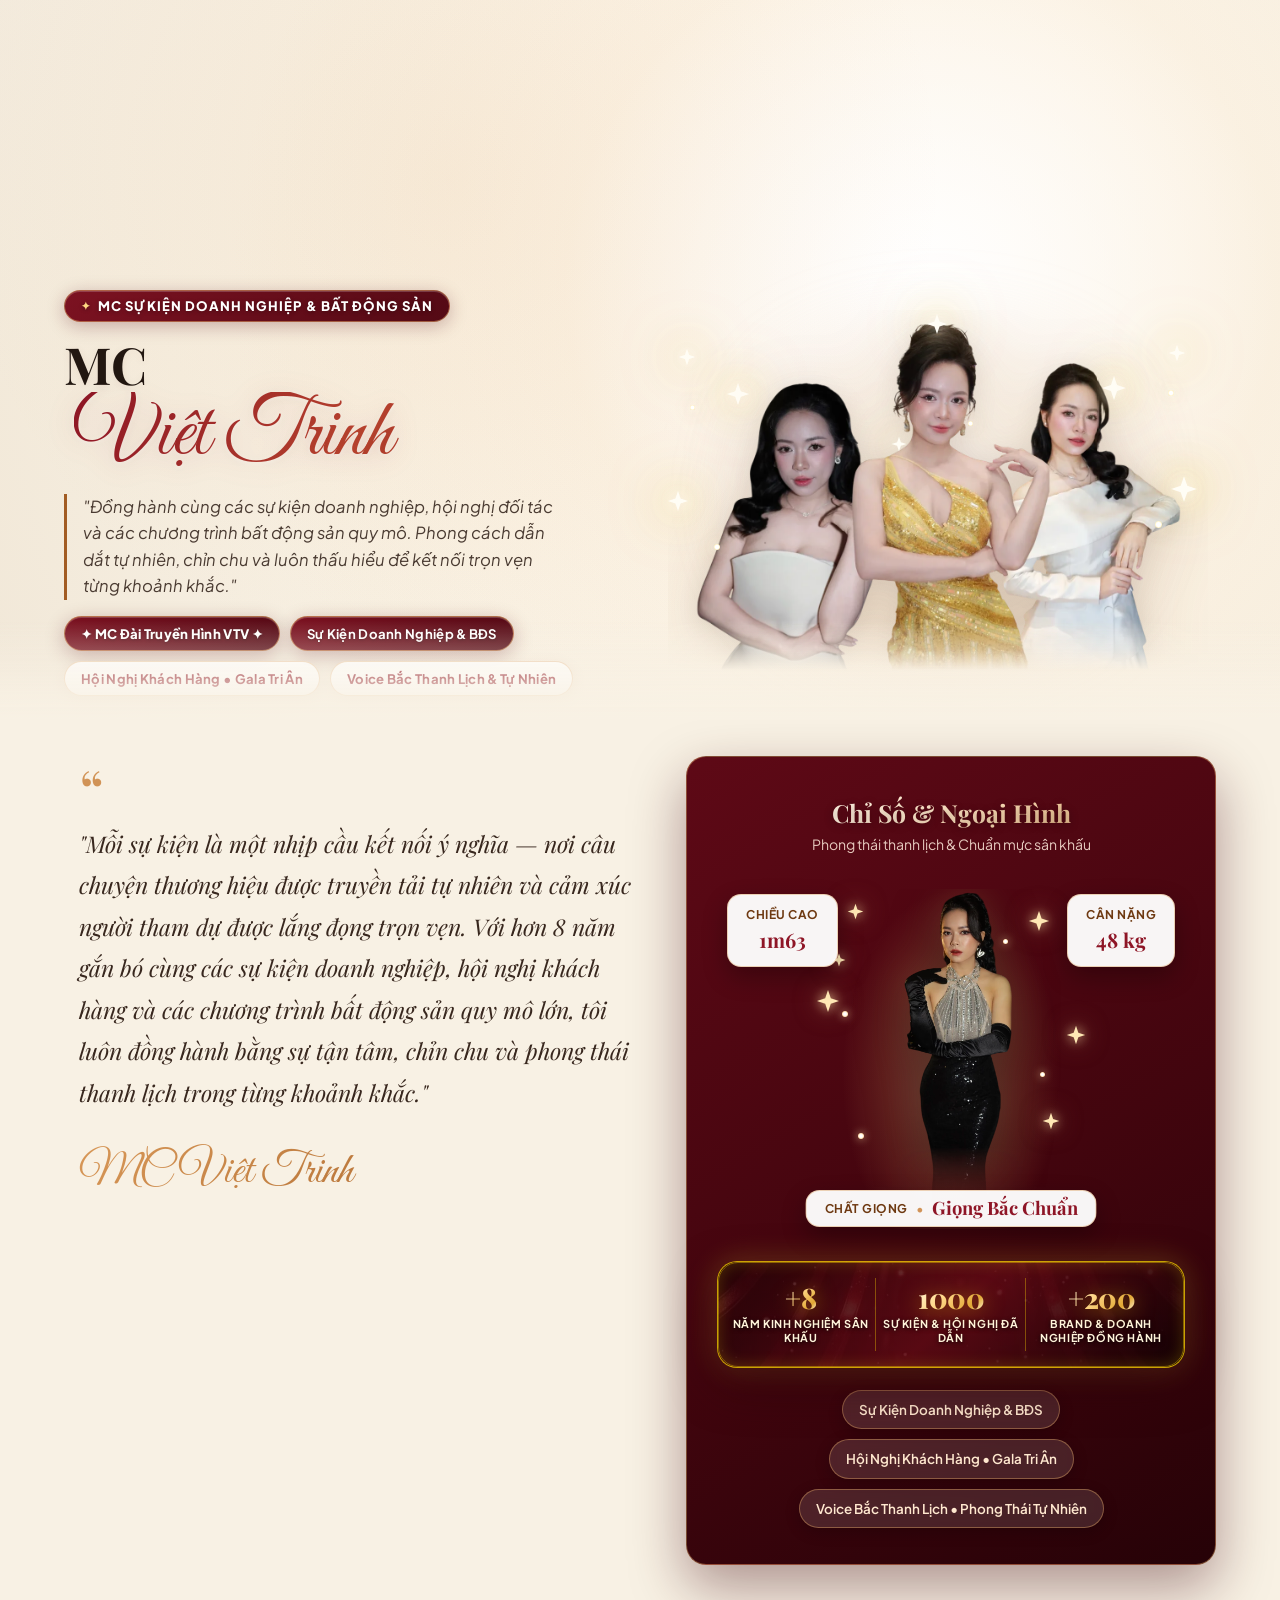
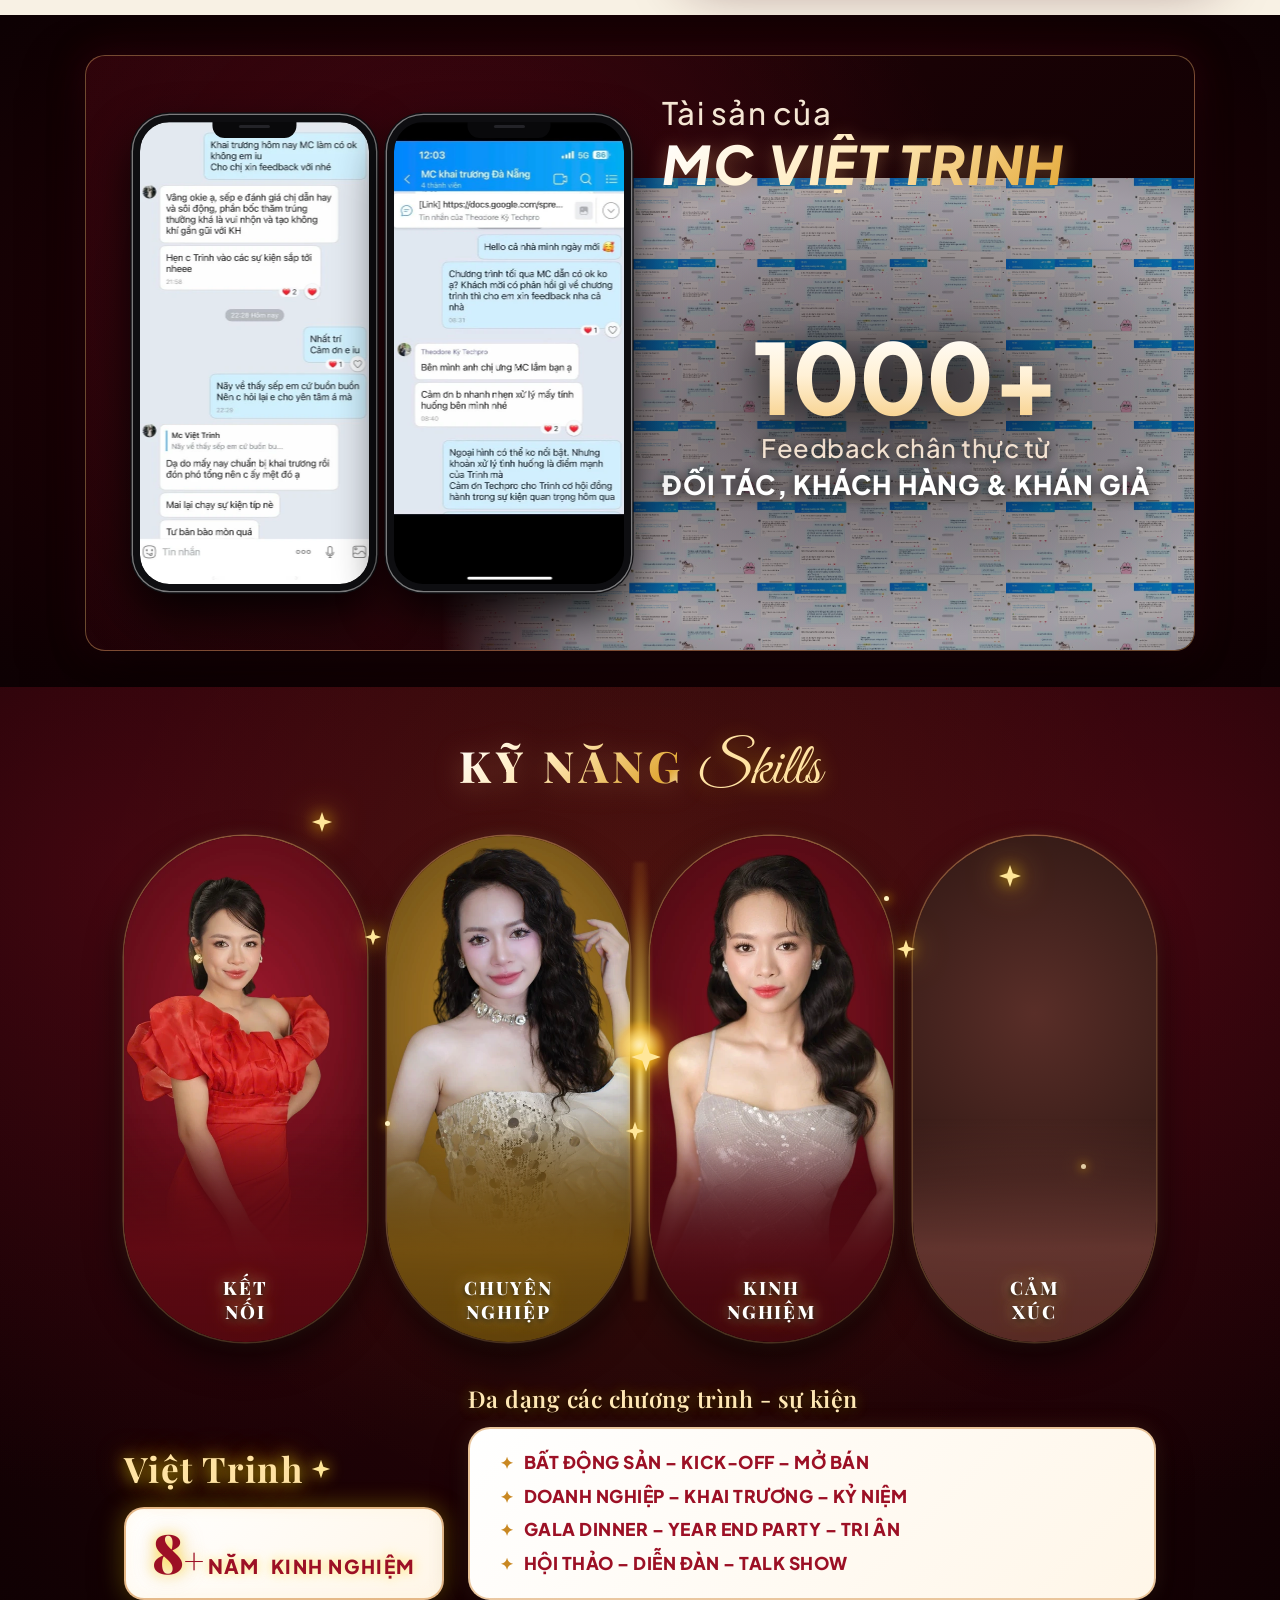
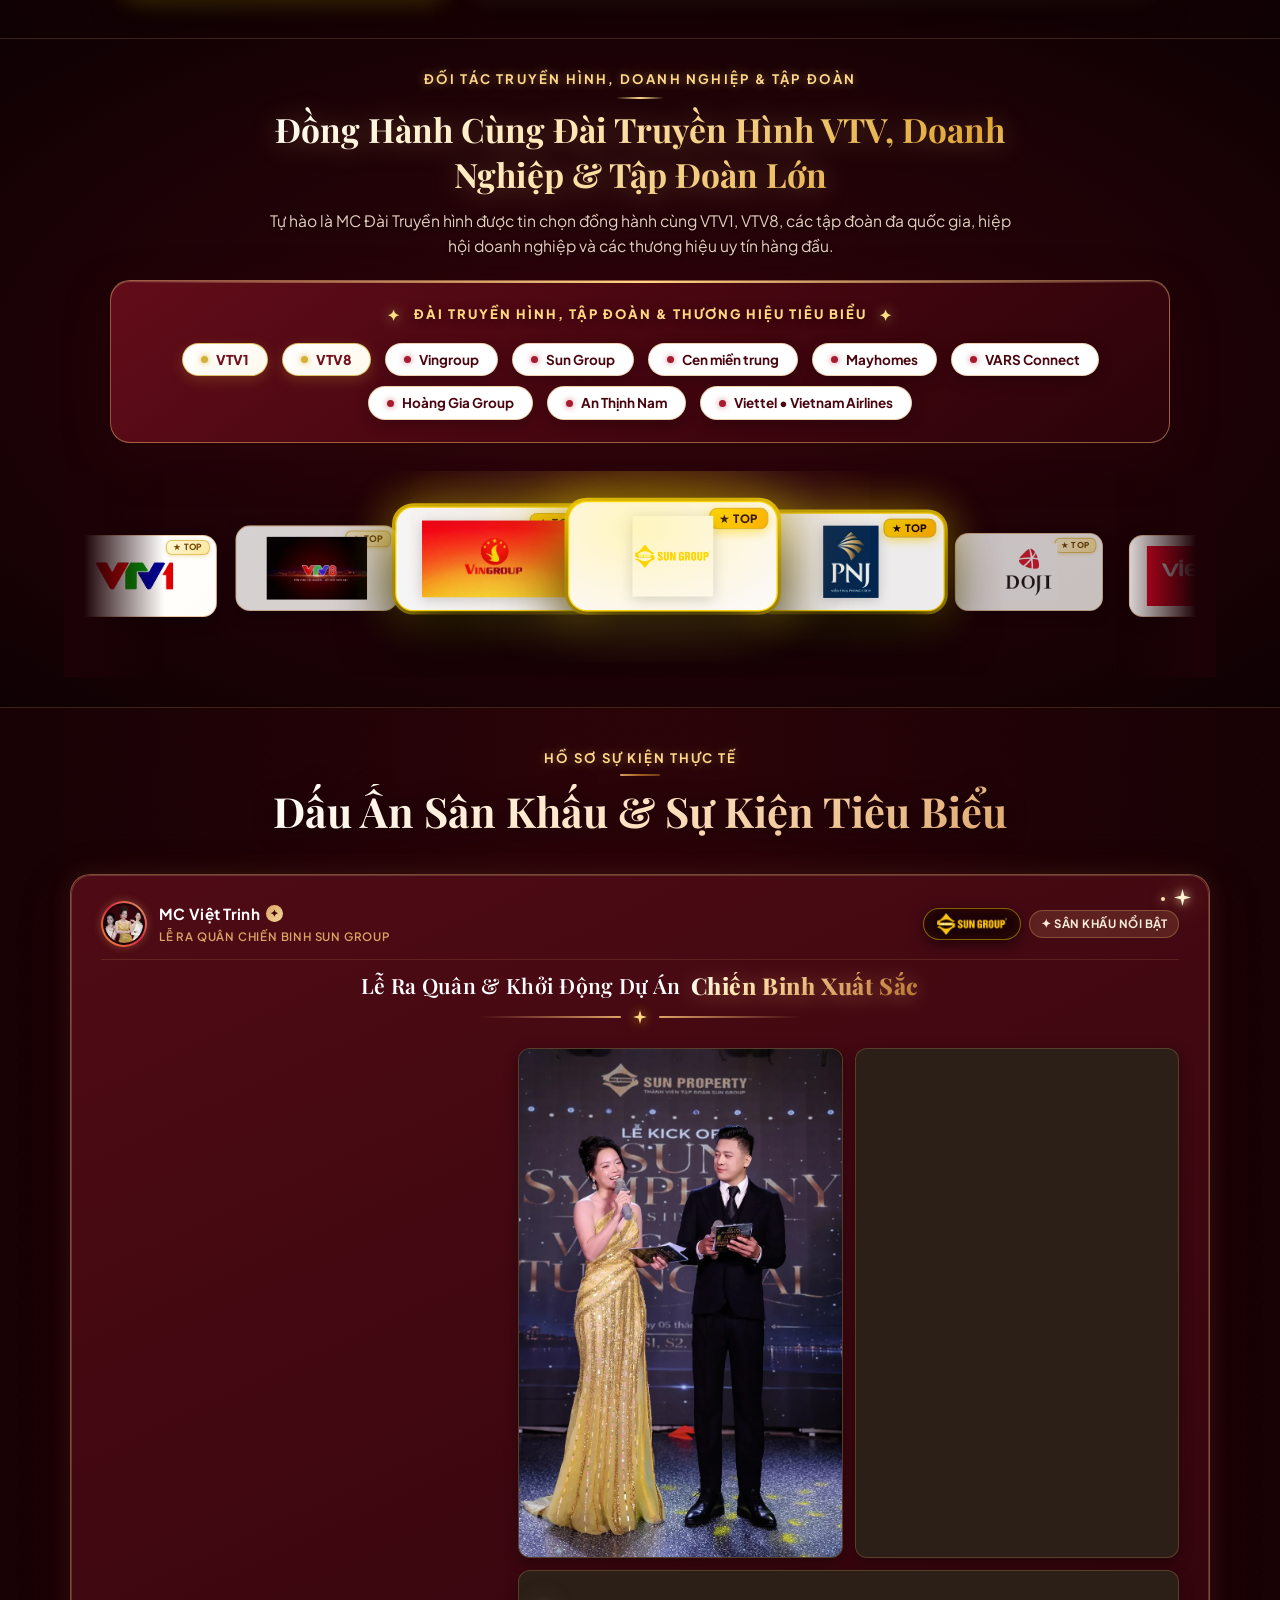
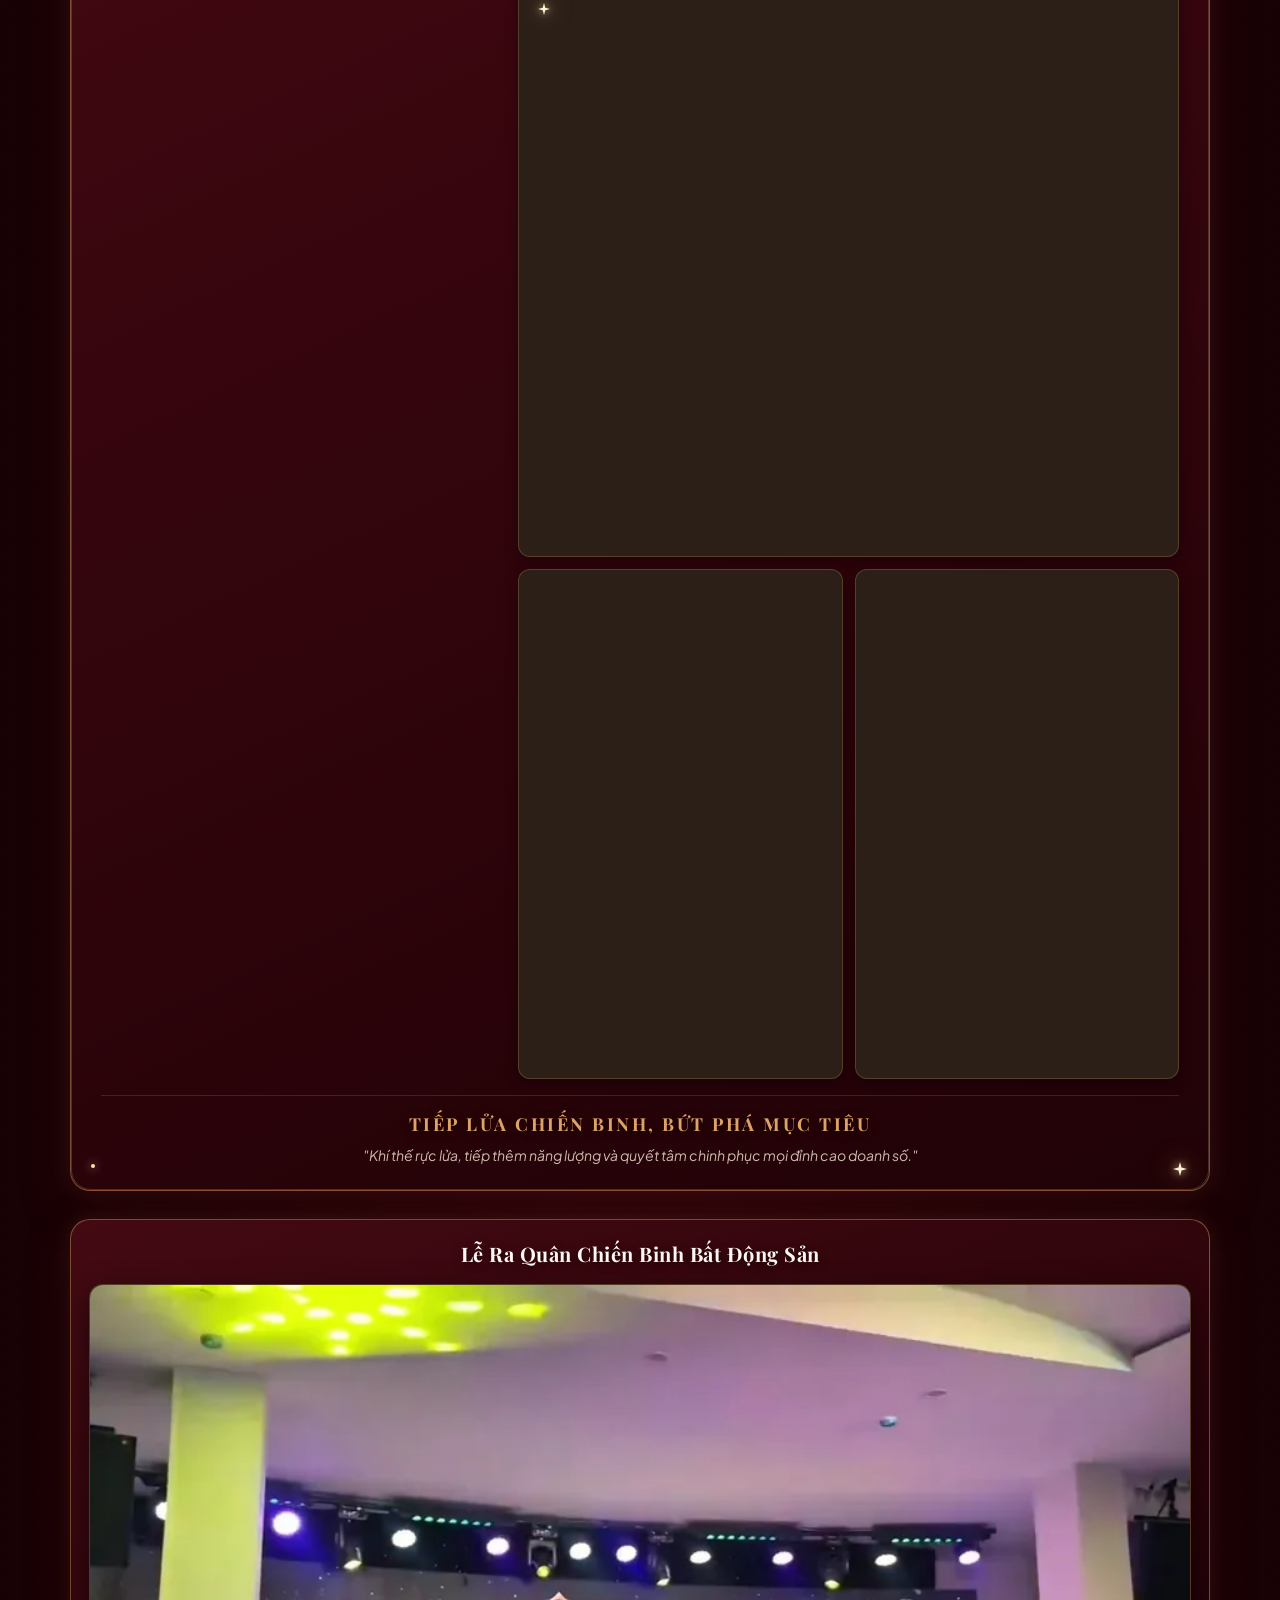
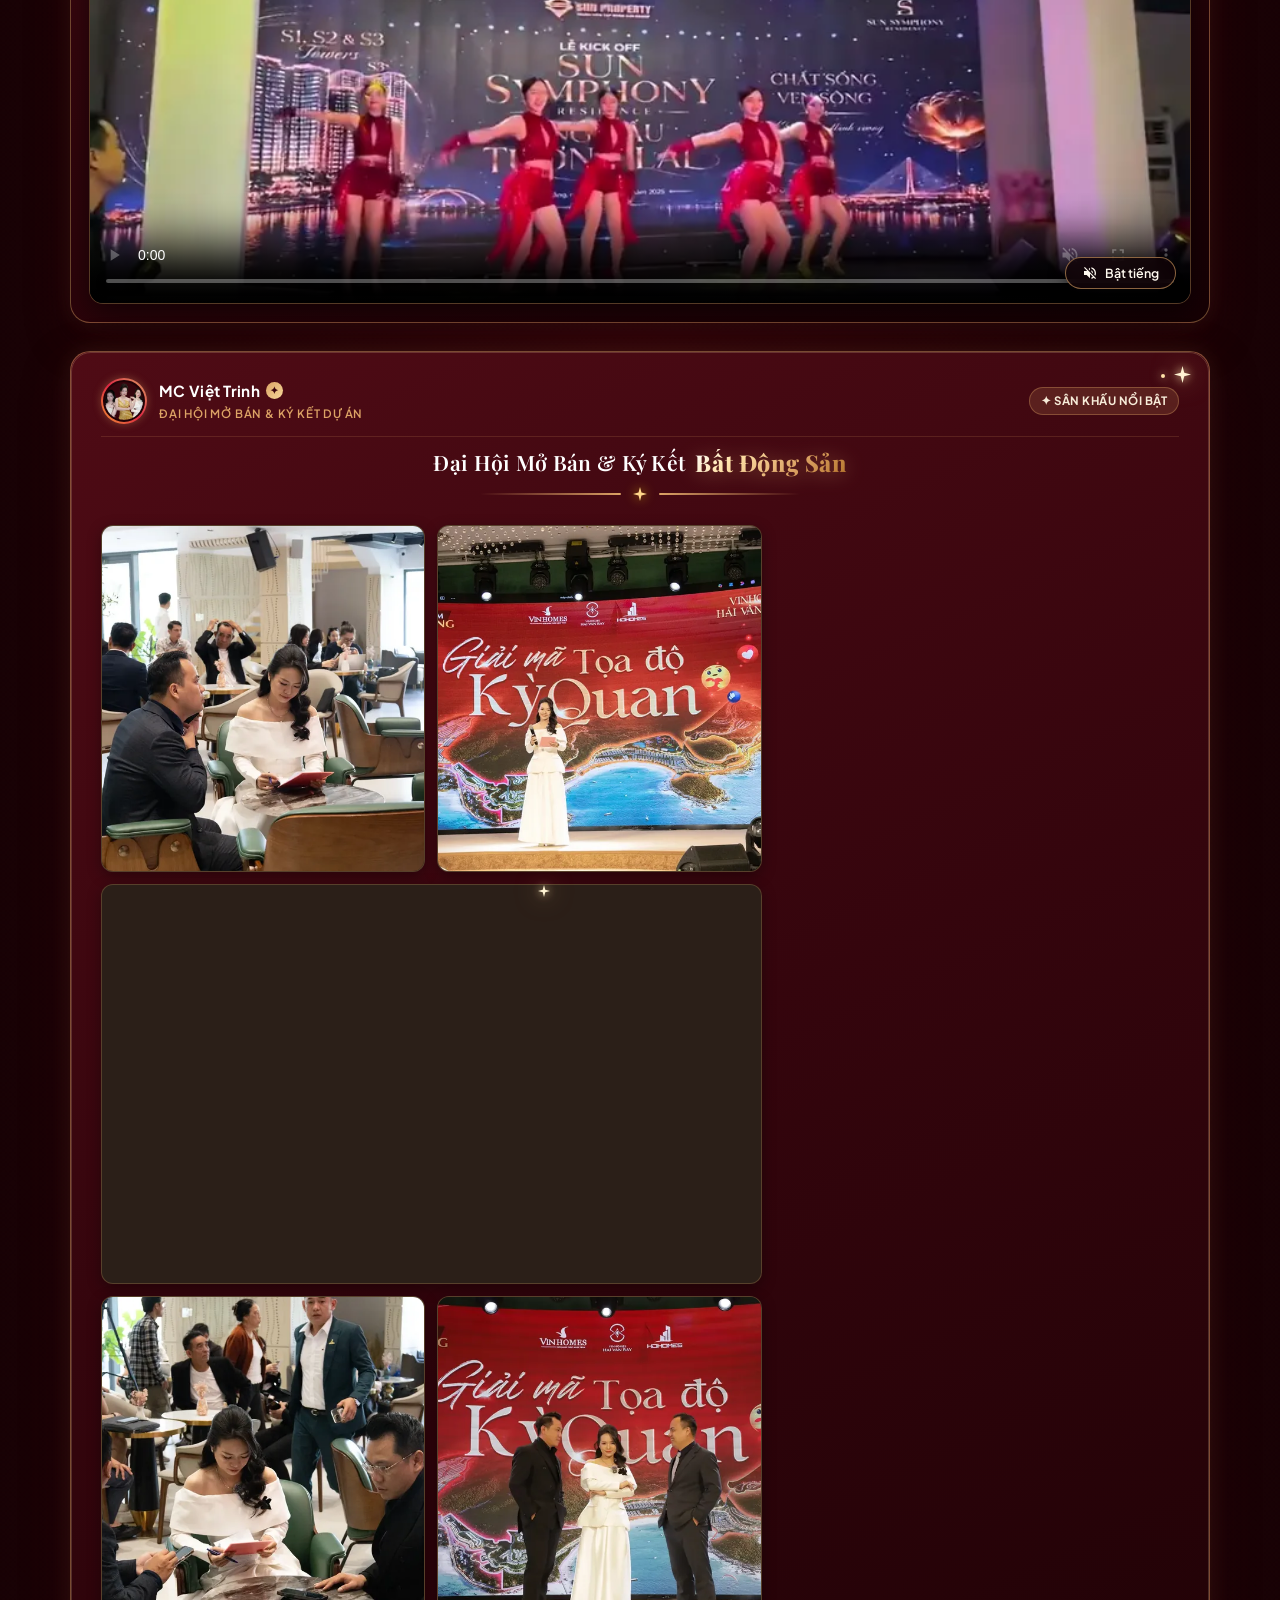
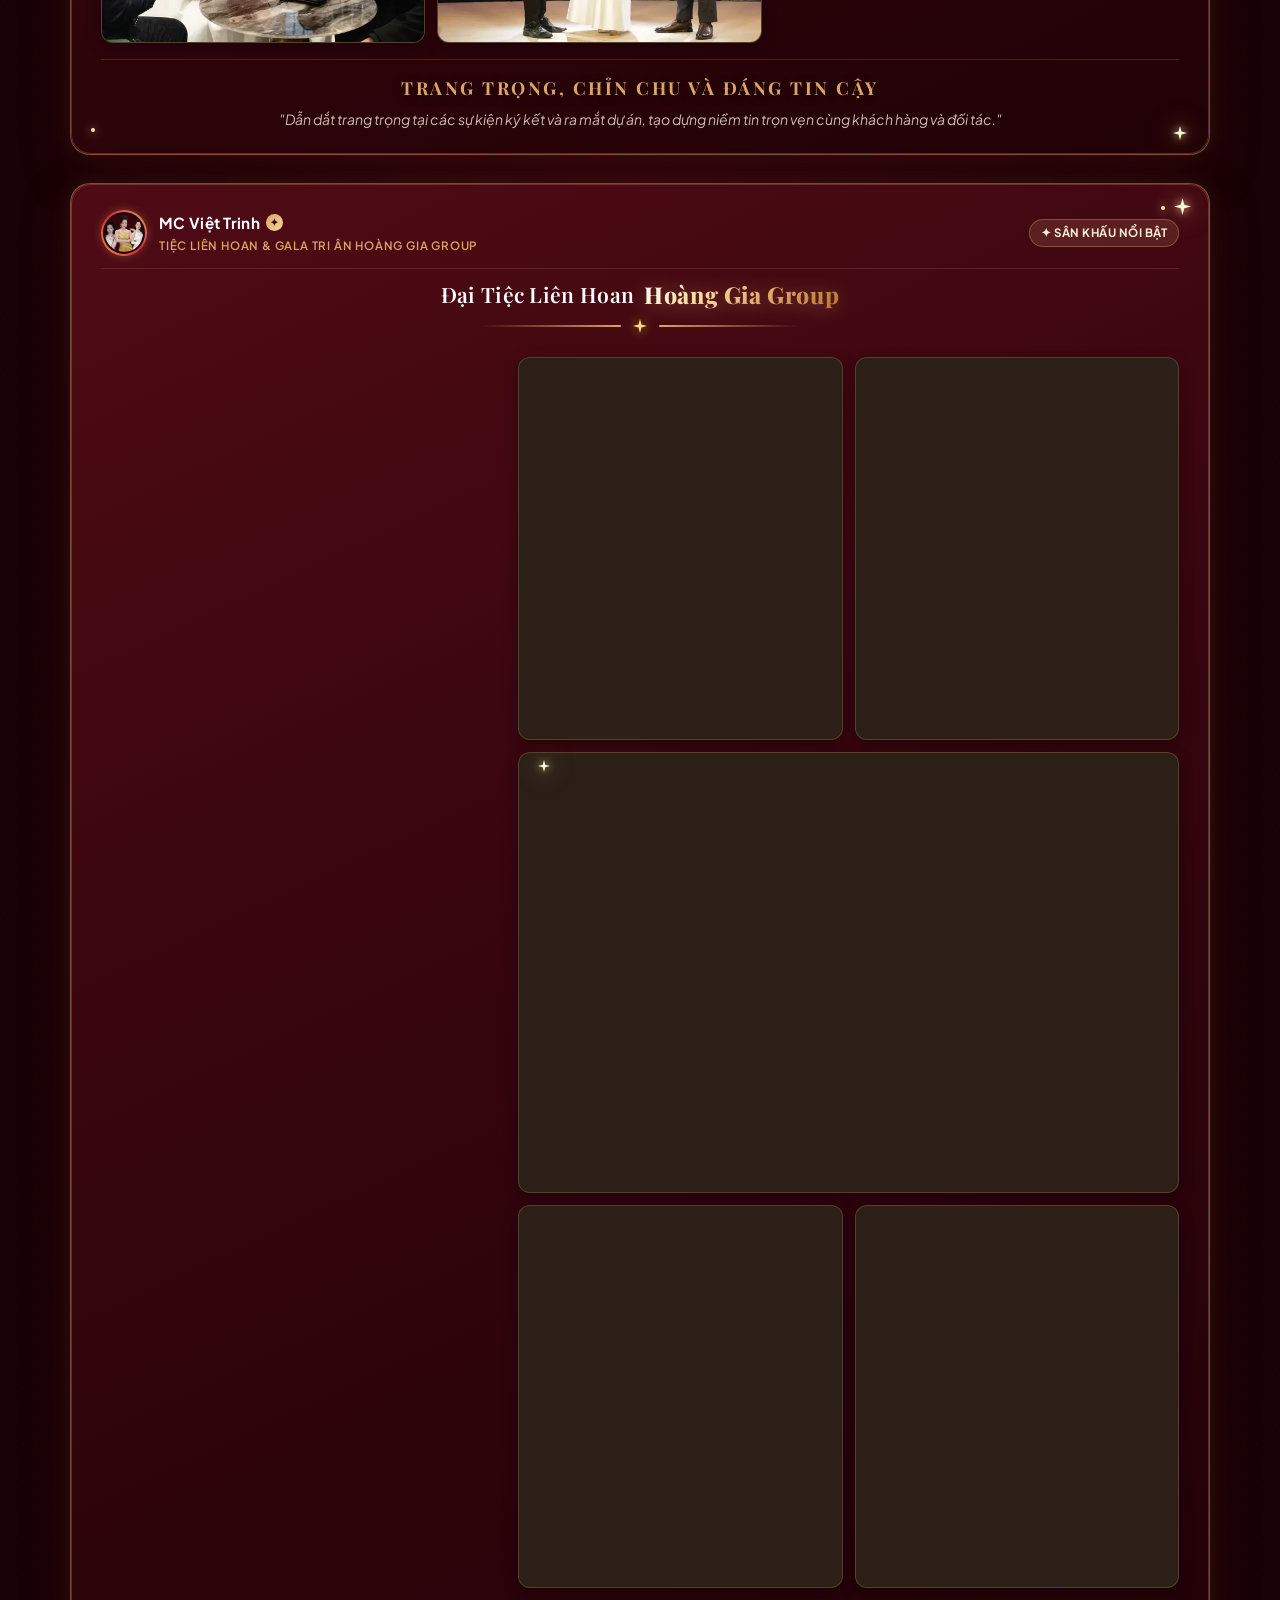
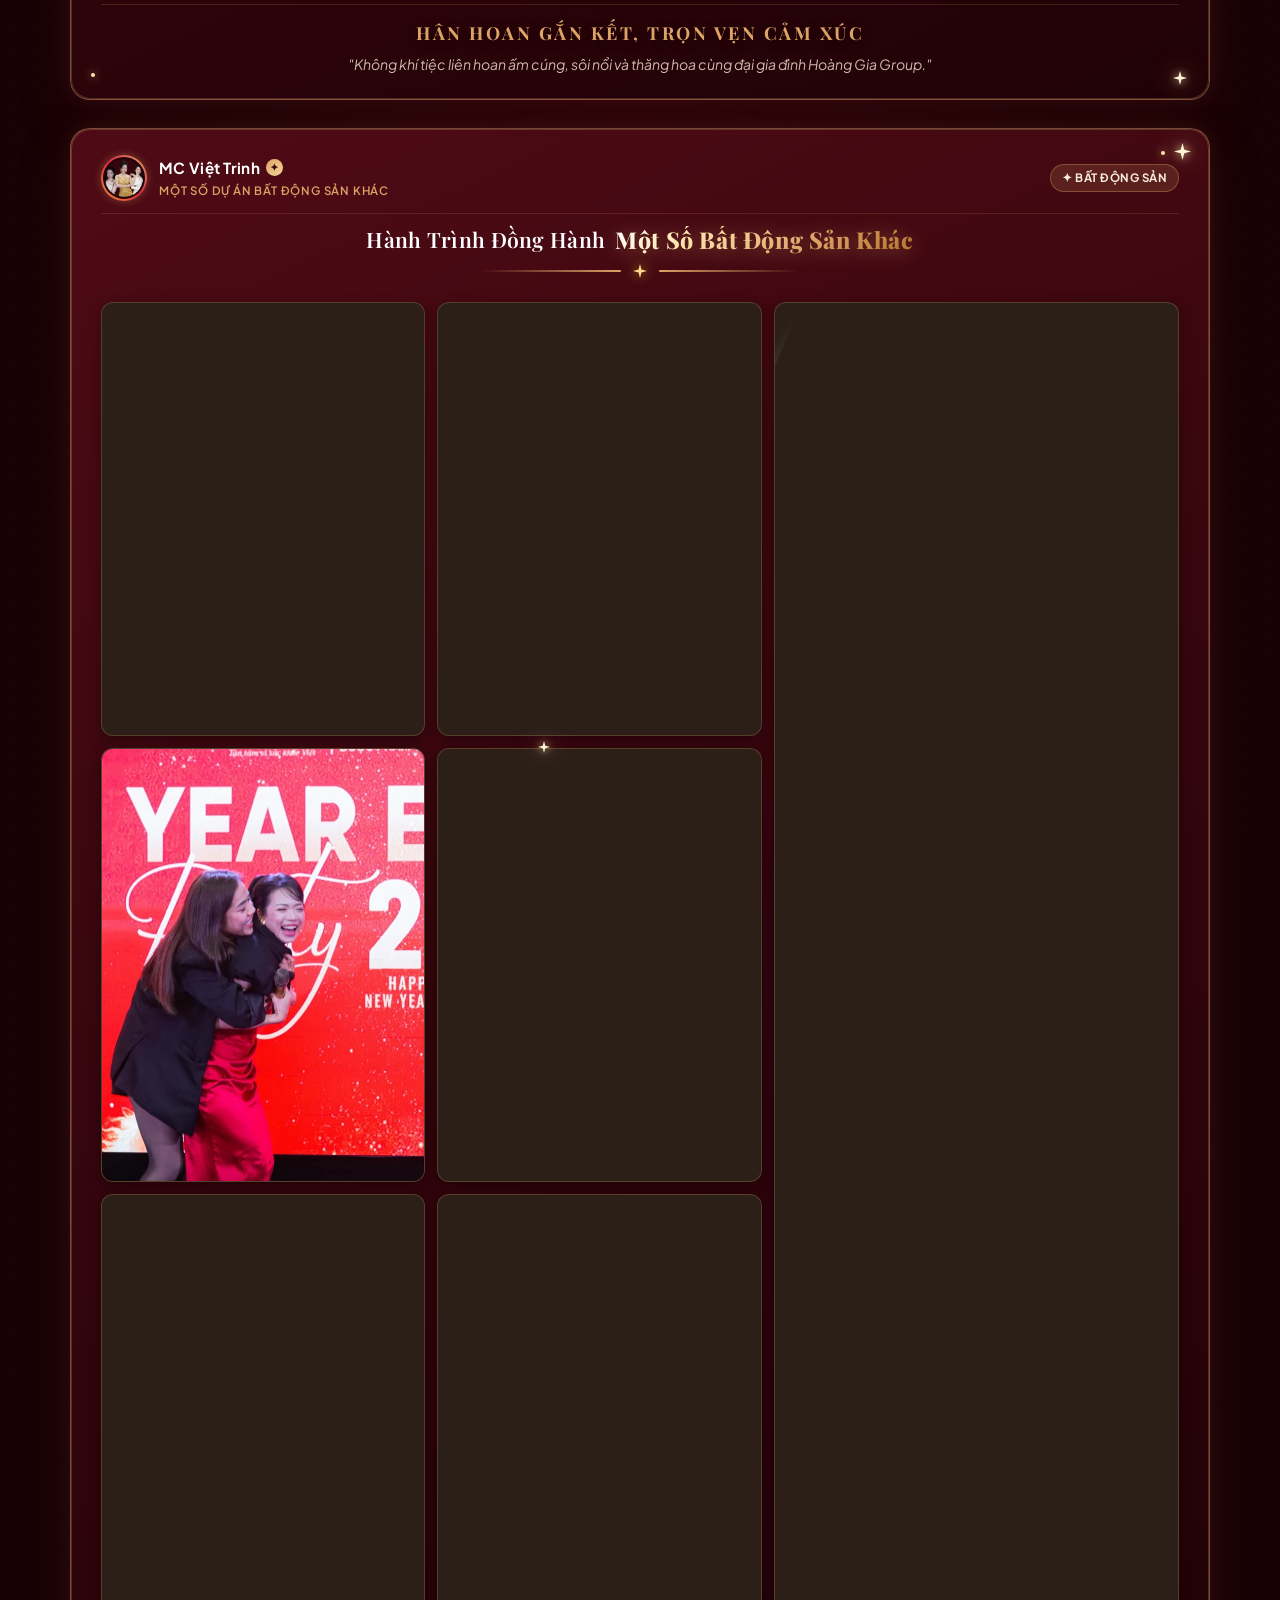
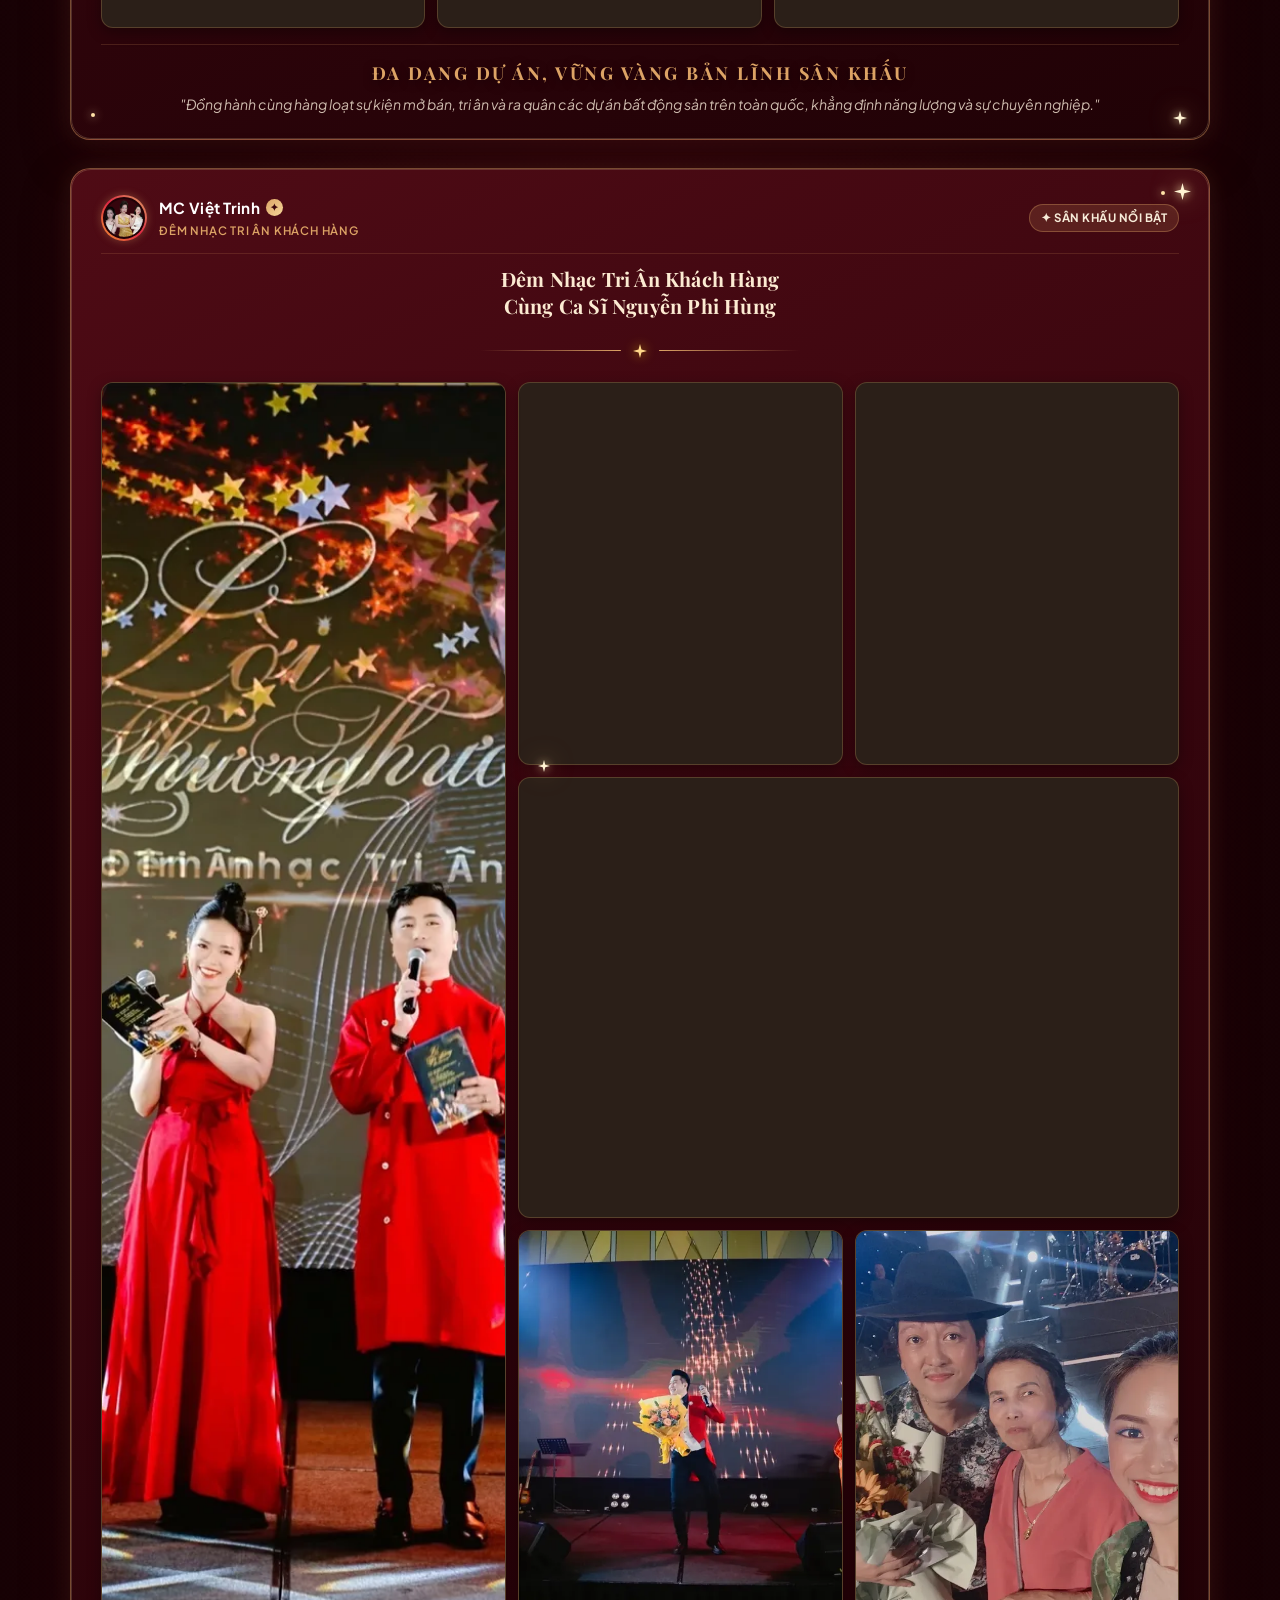
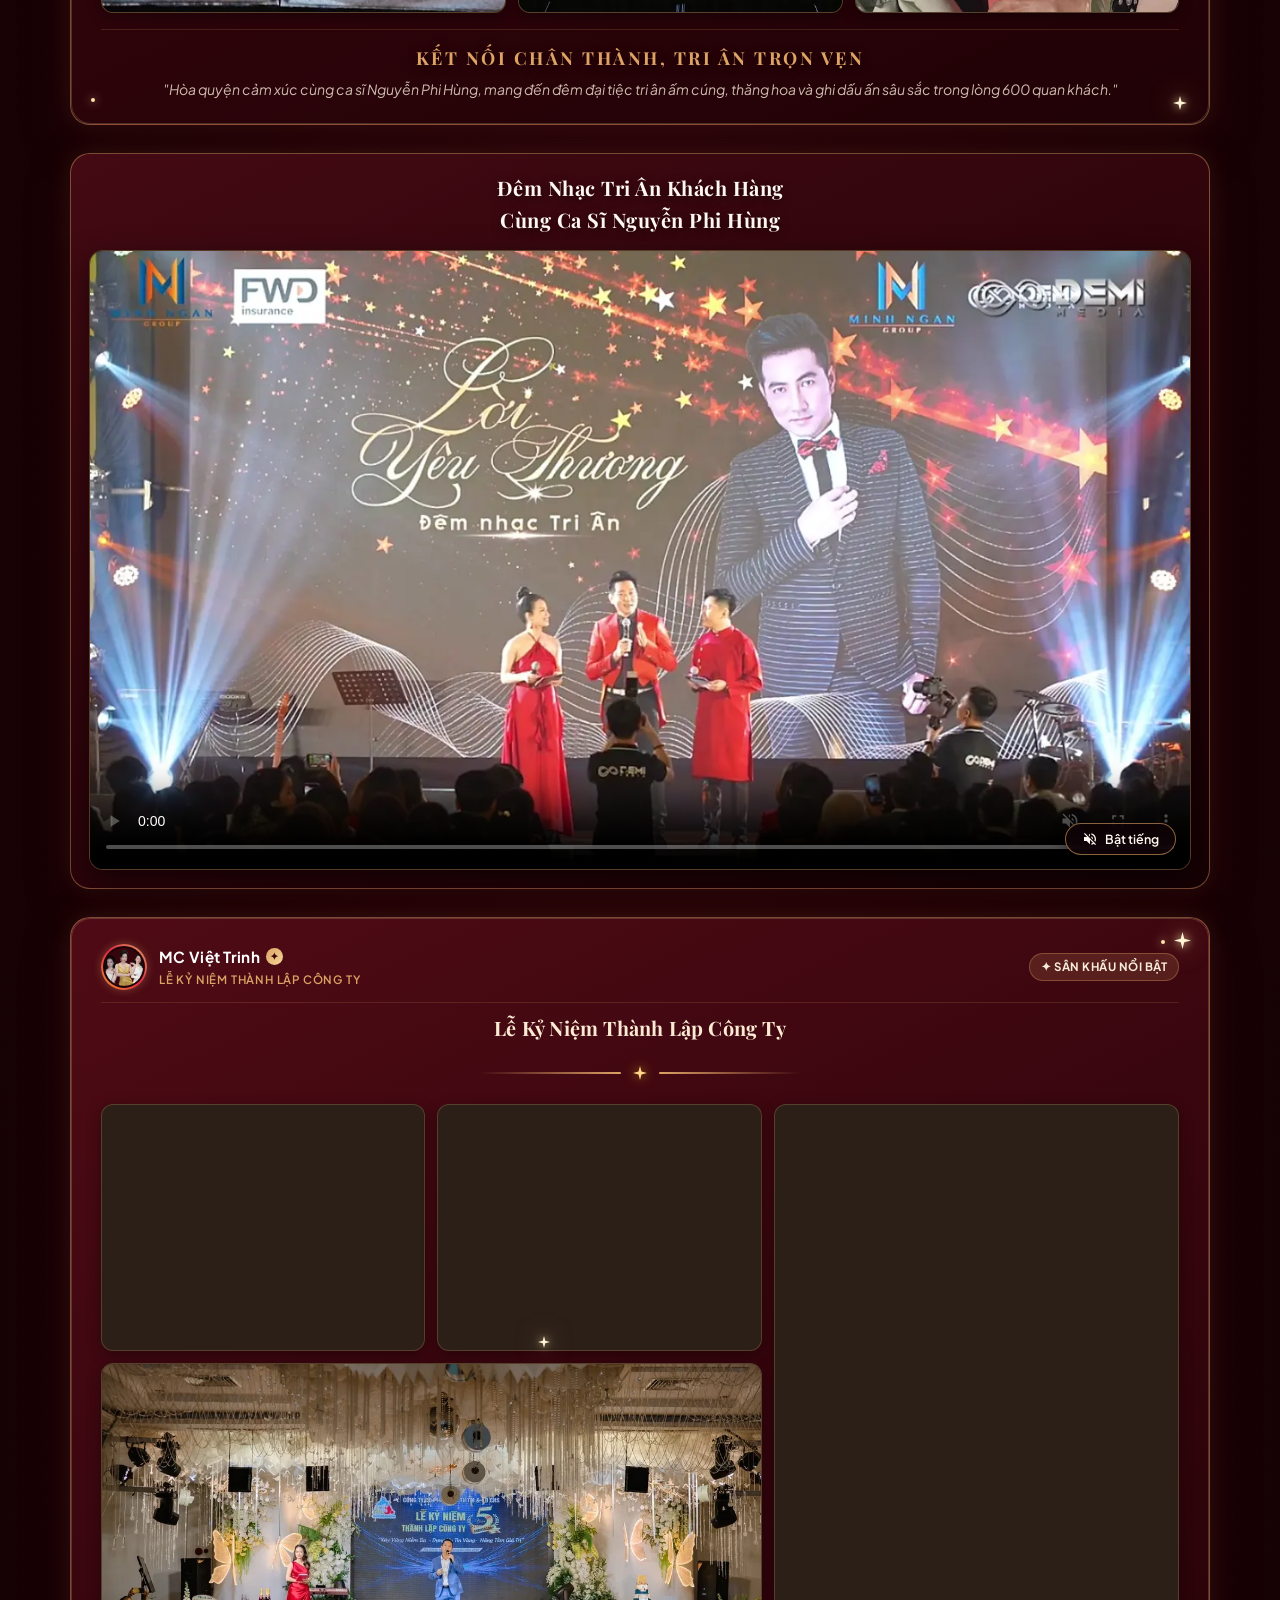
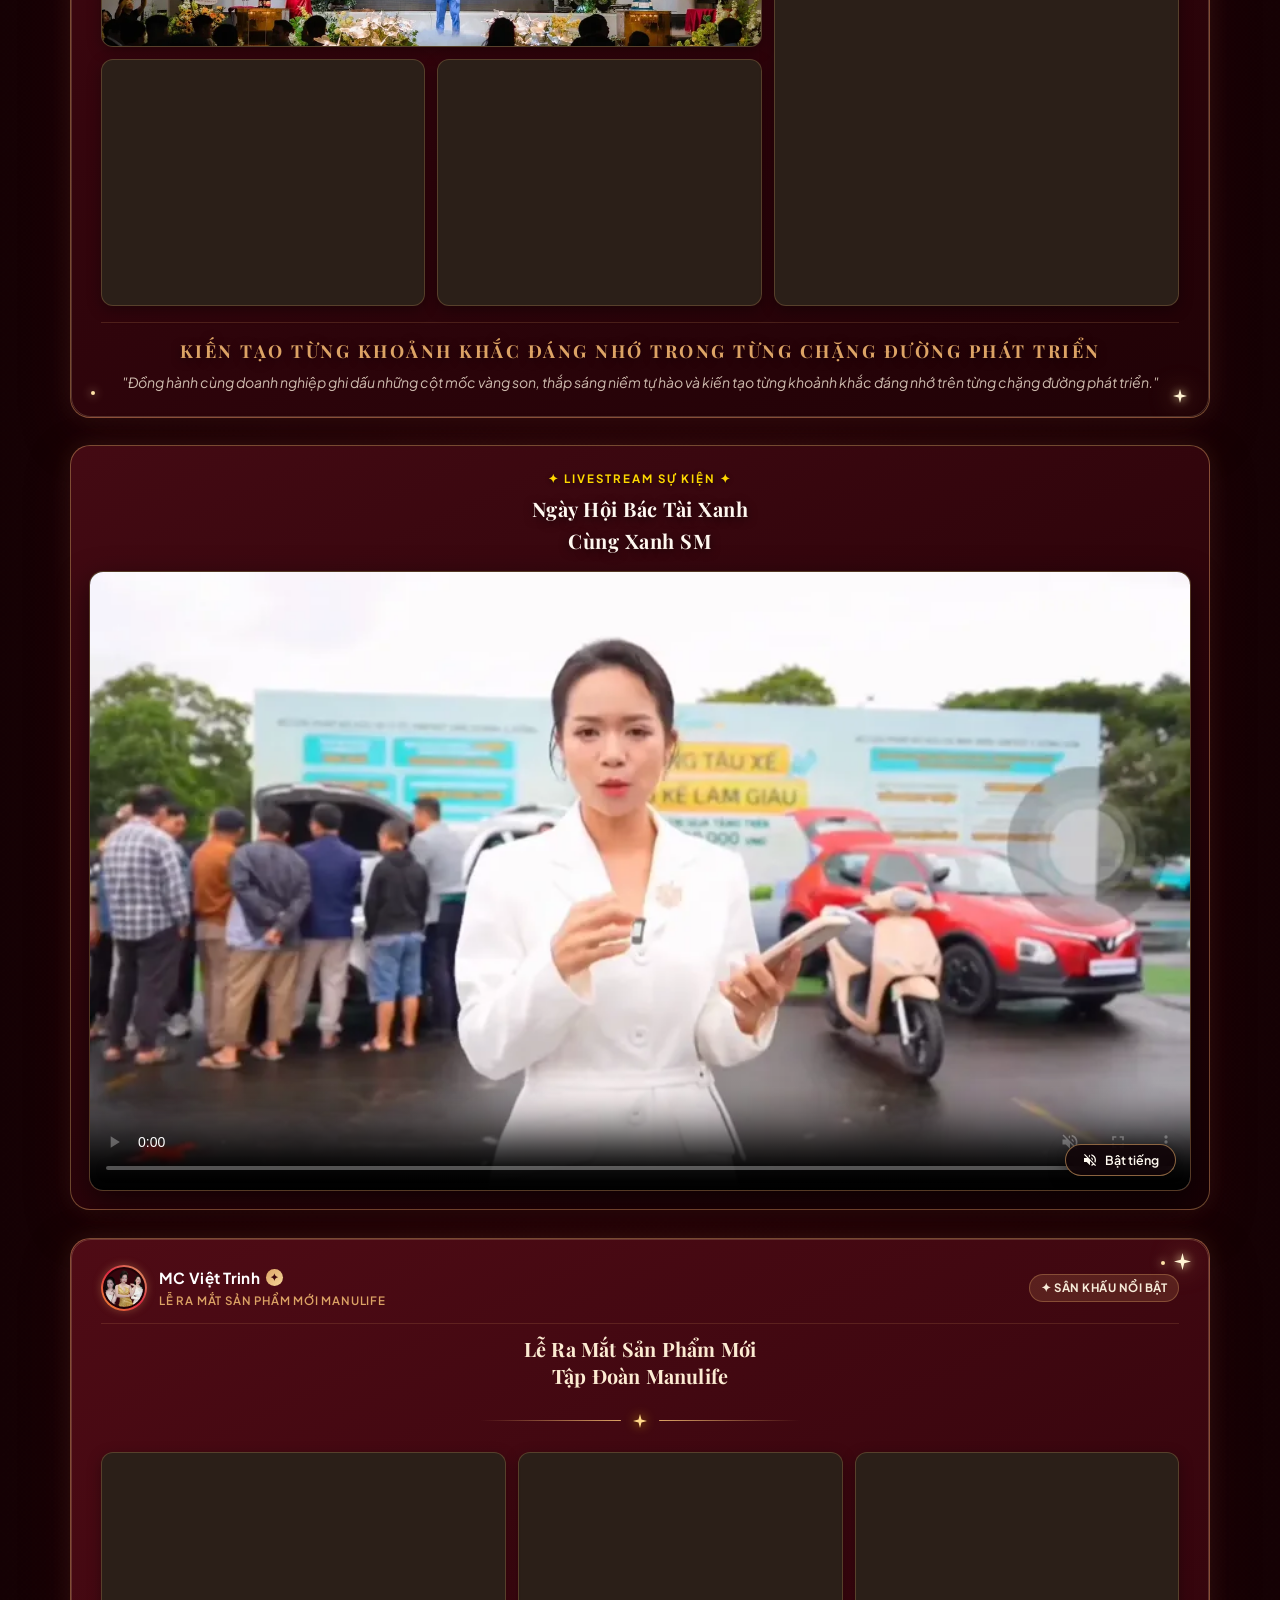
==== commit 1fa206c1: "fix(ios-messenger): khac phuc triet de loi trang man hinh tren Messenger bang loading lazy, toi uu a" ====
--- a/index.html
+++ b/index.html
@@ -49,10 +49,10 @@
     rel="stylesheet">
 
   <!-- Main Stylesheet -->
-  <link rel="stylesheet" href="assets/css/style.css?v=51.0">
+  <link rel="stylesheet" href="assets/css/style.css?v=52.0">
 </head>
 
-<body class="curtain-locked">
+<body>
 
   <!-- ==================== GRAND STAGE CURTAIN (TẤM MÀN KÉO SÂN KHẤU KHI VÀO WEB) ==================== -->
   <div class="stage-curtain-overlay" id="stageCurtain" aria-label="Màn kéo sân khấu khai màn" role="dialog">
@@ -560,266 +560,266 @@
               <div class="brand-item-card vip-brand" title="Đài Truyền Hình Việt Nam VTV1">
                 <span class="vip-badge-tag">★ TOP</span>
                 <img decoding="async" src="assets/sections/brand/logos/IMG_4308.webp"
-                  alt="Đài Truyền Hình Việt Nam VTV1" loading="eager">
+                  alt="Đài Truyền Hình Việt Nam VTV1" loading="lazy">
               </div>
               <div class="brand-item-card vip-brand" title="Đài Truyền Hình Việt Nam VTV8">
                 <span class="vip-badge-tag">★ TOP</span>
                 <img decoding="async" src="assets/sections/brand/logos/IMG_4307.webp"
-                  alt="Đài Truyền Hình Việt Nam VTV8" loading="eager">
+                  alt="Đài Truyền Hình Việt Nam VTV8" loading="lazy">
               </div>
               <div class="brand-item-card vip-brand" title="Vingroup">
                 <span class="vip-badge-tag">★ TOP</span>
-                <img decoding="async" src="assets/sections/brand/logos/IMG_4279.webp" alt="Vingroup" loading="eager">
+                <img decoding="async" src="assets/sections/brand/logos/IMG_4279.webp" alt="Vingroup" loading="lazy">
               </div>
               <div class="brand-item-card vip-brand" title="Sun Group">
                 <span class="vip-badge-tag">★ TOP</span>
-                <img decoding="async" src="assets/sections/brand/logos/IMG_4281.webp" alt="Sun Group" loading="eager">
+                <img decoding="async" src="assets/sections/brand/logos/IMG_4281.webp" alt="Sun Group" loading="lazy">
               </div>
               <div class="brand-item-card vip-brand" title="Vàng Bạc Đá Quý Phú Nhuận PNJ">
                 <span class="vip-badge-tag">★ TOP</span>
                 <img decoding="async" src="assets/sections/brand/logos/IMG_4285.webp"
-                  alt="Vàng Bạc Đá Quý Phú Nhuận PNJ" loading="eager">
+                  alt="Vàng Bạc Đá Quý Phú Nhuận PNJ" loading="lazy">
               </div>
               <div class="brand-item-card vip-brand" title="Tập Đoàn Vàng Bạc Đá Quý DOJI">
                 <span class="vip-badge-tag">★ TOP</span>
                 <img decoding="async" src="assets/sections/brand/logos/IMG_4286.webp"
-                  alt="Tập Đoàn Vàng Bạc Đá Quý DOJI" loading="eager">
+                  alt="Tập Đoàn Vàng Bạc Đá Quý DOJI" loading="lazy">
               </div>
               <div class="brand-item-card vip-brand" title="Tập Đoàn Viễn Thông Quân Đội Viettel">
                 <span class="vip-badge-tag">★ TOP</span>
                 <img decoding="async" src="assets/sections/brand/logos/IMG_4283.webp"
-                  alt="Tập Đoàn Viễn Thông Quân Đội Viettel" loading="eager">
+                  alt="Tập Đoàn Viễn Thông Quân Đội Viettel" loading="lazy">
               </div>
               <div class="brand-item-card vip-brand" title="Hãng Hàng Không Quốc Gia Vietnam Airlines">
                 <span class="vip-badge-tag">★ TOP</span>
                 <img decoding="async" src="assets/sections/brand/logos/IMG_4306.webp"
-                  alt="Hãng Hàng Không Quốc Gia Vietnam Airlines" loading="eager">
+                  alt="Hãng Hàng Không Quốc Gia Vietnam Airlines" loading="lazy">
               </div>
               <div class="brand-item-card vip-brand" title="Cen Group">
                 <span class="vip-badge-tag">★ TOP</span>
-                <img decoding="async" src="assets/sections/brand/logos/IMG_4275.webp" alt="Cen Group" loading="eager">
+                <img decoding="async" src="assets/sections/brand/logos/IMG_4275.webp" alt="Cen Group" loading="lazy">
               </div>
               <div class="brand-item-card vip-brand" title="Hoàng Gia Group">
                 <span class="vip-badge-tag">★ TOP</span>
                 <img decoding="async" src="assets/sections/brand/logos/IMG_4278.webp" alt="Hoàng Gia Group"
-                  loading="eager">
+                  loading="lazy">
               </div>
               <div class="brand-item-card vip-brand" title="Khu Đô Thị Meyhomes Capital Phú Quốc">
                 <span class="vip-badge-tag">★ TOP</span>
                 <img decoding="async" src="assets/sections/brand/logos/IMG_4277.webp"
-                  alt="Khu Đô Thị Meyhomes Capital Phú Quốc" loading="eager">
+                  alt="Khu Đô Thị Meyhomes Capital Phú Quốc" loading="lazy">
               </div>
               <div class="brand-item-card vip-brand" title="Hội Môi Giới Bất Động Sản VARS Connect">
                 <span class="vip-badge-tag">★ TOP</span>
                 <img decoding="async" src="assets/sections/brand/logos/IMG_4276.webp"
-                  alt="Hội Môi Giới Bất Động Sản VARS Connect" loading="eager">
+                  alt="Hội Môi Giới Bất Động Sản VARS Connect" loading="lazy">
               </div>
               <div class="brand-item-card vip-brand" title="Tập Đoàn An Thịnh Nam">
                 <span class="vip-badge-tag">★ TOP</span>
                 <img decoding="async" src="assets/sections/brand/logos/IMG_4290.webp" alt="Tập Đoàn An Thịnh Nam"
-                  loading="eager">
+                  loading="lazy">
               </div>
               <div class="brand-item-card vip-brand" title="Tập Đoàn Bảo Hiểm Manulife">
                 <span class="vip-badge-tag">★ TOP</span>
                 <img decoding="async" src="assets/sections/brand/logos/IMG_4272.webp" alt="Tập Đoàn Bảo Hiểm Manulife"
-                  loading="eager">
+                  loading="lazy">
               </div>
               <div class="brand-item-card vip-brand" title="Tập Đoàn Bảo Hiểm Bảo Việt">
                 <span class="vip-badge-tag">★ TOP</span>
                 <img decoding="async" src="assets/sections/brand/logos/IMG_4274.webp" alt="Tập Đoàn Bảo Hiểm Bảo Việt"
-                  loading="eager">
+                  loading="lazy">
               </div>
               <div class="brand-item-card vip-brand" title="Hãng Taxi Điện Xanh SM">
                 <span class="vip-badge-tag">★ TOP</span>
                 <img decoding="async" src="assets/sections/brand/logos/IMG_4280.webp" alt="Hãng Taxi Điện Xanh SM"
-                  loading="eager">
+                  loading="lazy">
               </div>
               <div class="brand-item-card vip-brand" title="Tập Đoàn Bảo Hiểm FWD">
                 <span class="vip-badge-tag">★ TOP</span>
                 <img decoding="async" src="assets/sections/brand/logos/IMG_4273.webp" alt="Tập Đoàn Bảo Hiểm FWD"
-                  loading="eager">
+                  loading="lazy">
               </div>
               <div class="brand-item-card" title="Công Ty Cổ Phần CHS">
                 <img decoding="async" src="assets/sections/brand/logos/IMG_4289.webp" alt="Công Ty Cổ Phần CHS"
-                  loading="eager">
+                  loading="lazy">
               </div>
               <div class="brand-item-card vip-brand" title="Tập Đoàn Dinh Dưỡng Toàn Cầu Herbalife">
                 <span class="vip-badge-tag">★ TOP</span>
                 <img decoding="async" src="assets/sections/brand/logos/IMG_4304.webp"
-                  alt="Tập Đoàn Dinh Dưỡng Toàn Cầu Herbalife" loading="eager">
+                  alt="Tập Đoàn Dinh Dưỡng Toàn Cầu Herbalife" loading="lazy">
               </div>
               <div class="brand-item-card vip-brand" title="Thương Hiệu Sữa Friso Hà Lan">
                 <span class="vip-badge-tag">★ TOP</span>
                 <img decoding="async" src="assets/sections/brand/logos/IMG_4293.webp" alt="Thương Hiệu Sữa Friso Hà Lan"
-                  loading="eager">
+                  loading="lazy">
               </div>
               <div class="brand-item-card vip-brand" title="Hệ Thống Mẹ & Bé Bibo Mart">
                 <span class="vip-badge-tag">★ TOP</span>
                 <img decoding="async" src="assets/sections/brand/logos/IMG_4296.webp" alt="Hệ Thống Mẹ & Bé Bibo Mart"
-                  loading="eager">
+                  loading="lazy">
               </div>
               <div class="brand-item-card vip-brand" title="Thương Hiệu Mẹ & Bé Mamamy">
                 <span class="vip-badge-tag">★ TOP</span>
                 <img decoding="async" src="assets/sections/brand/logos/IMG_4297.webp" alt="Thương Hiệu Mẹ & Bé Mamamy"
-                  loading="eager">
+                  loading="lazy">
               </div>
               <div class="brand-item-card" title="Thương Hiệu Thời Trang SOFIA">
                 <img decoding="async" src="assets/sections/brand/logos/IMG_4284.webp" alt="Thương Hiệu Thời Trang SOFIA"
-                  loading="eager">
+                  loading="lazy">
               </div>
               <div class="brand-item-card vip-brand" title="Nhà Hát Trưng Vương Đà Nẵng">
                 <span class="vip-badge-tag">★ TOP</span>
                 <img decoding="async" src="assets/sections/brand/logos/IMG_4309.webp" alt="Nhà Hát Trưng Vương Đà Nẵng"
-                  loading="eager">
+                  loading="lazy">
               </div>
               <div class="brand-item-card" title="Khách Sạn Cao Cấp Ruby Star Hotel">
                 <img decoding="async" src="assets/sections/brand/logos/IMG_4299.webp"
-                  alt="Khách Sạn Cao Cấp Ruby Star Hotel" loading="eager">
+                  alt="Khách Sạn Cao Cấp Ruby Star Hotel" loading="lazy">
               </div>
               <div class="brand-item-card" title="Khách Sạn Đảo Ngọc Beach Hotel">
                 <img decoding="async" src="assets/sections/brand/logos/IMG_4291.webp"
-                  alt="Khách Sạn Đảo Ngọc Beach Hotel" loading="eager">
+                  alt="Khách Sạn Đảo Ngọc Beach Hotel" loading="lazy">
               </div>
               <div class="brand-item-card" title="Ngọc Linh Sâm - Hạnh Tâm An">
                 <img decoding="async" src="assets/sections/brand/logos/IMG_4288.webp" alt="Ngọc Linh Sâm - Hạnh Tâm An"
-                  loading="eager">
+                  loading="lazy">
               </div>
               <div class="brand-item-card" title="Hệ Thống Nha Khoa Nụ Cười Việt">
                 <img decoding="async" src="assets/sections/brand/logos/IMG_4287.webp"
-                  alt="Hệ Thống Nha Khoa Nụ Cười Việt" loading="eager">
+                  alt="Hệ Thống Nha Khoa Nụ Cười Việt" loading="lazy">
               </div>
 
               <!-- DUPLICATE TRACK (Chạy tiếp nối vô tận) -->
               <div class="brand-item-card vip-brand" title="Đài Truyền Hình Việt Nam VTV1">
                 <span class="vip-badge-tag">★ TOP</span>
                 <img decoding="async" src="assets/sections/brand/logos/IMG_4308.webp"
-                  alt="Đài Truyền Hình Việt Nam VTV1" loading="eager">
+                  alt="Đài Truyền Hình Việt Nam VTV1" loading="lazy">
               </div>
               <div class="brand-item-card vip-brand" title="Đài Truyền Hình Việt Nam VTV8">
                 <span class="vip-badge-tag">★ TOP</span>
                 <img decoding="async" src="assets/sections/brand/logos/IMG_4307.webp"
-                  alt="Đài Truyền Hình Việt Nam VTV8" loading="eager">
+                  alt="Đài Truyền Hình Việt Nam VTV8" loading="lazy">
               </div>
               <div class="brand-item-card vip-brand" title="Vingroup">
                 <span class="vip-badge-tag">★ TOP</span>
-                <img decoding="async" src="assets/sections/brand/logos/IMG_4279.webp" alt="Vingroup" loading="eager">
+                <img decoding="async" src="assets/sections/brand/logos/IMG_4279.webp" alt="Vingroup" loading="lazy">
               </div>
               <div class="brand-item-card vip-brand" title="Sun Group">
                 <span class="vip-badge-tag">★ TOP</span>
-                <img decoding="async" src="assets/sections/brand/logos/IMG_4281.webp" alt="Sun Group" loading="eager">
+                <img decoding="async" src="assets/sections/brand/logos/IMG_4281.webp" alt="Sun Group" loading="lazy">
               </div>
               <div class="brand-item-card vip-brand" title="Vàng Bạc Đá Quý Phú Nhuận PNJ">
                 <span class="vip-badge-tag">★ TOP</span>
                 <img decoding="async" src="assets/sections/brand/logos/IMG_4285.webp"
-                  alt="Vàng Bạc Đá Quý Phú Nhuận PNJ" loading="eager">
+                  alt="Vàng Bạc Đá Quý Phú Nhuận PNJ" loading="lazy">
               </div>
               <div class="brand-item-card vip-brand" title="Tập Đoàn Vàng Bạc Đá Quý DOJI">
                 <span class="vip-badge-tag">★ TOP</span>
                 <img decoding="async" src="assets/sections/brand/logos/IMG_4286.webp"
-                  alt="Tập Đoàn Vàng Bạc Đá Quý DOJI" loading="eager">
+                  alt="Tập Đoàn Vàng Bạc Đá Quý DOJI" loading="lazy">
               </div>
               <div class="brand-item-card vip-brand" title="Tập Đoàn Viễn Thông Quân Đội Viettel">
                 <span class="vip-badge-tag">★ TOP</span>
                 <img decoding="async" src="assets/sections/brand/logos/IMG_4283.webp"
-                  alt="Tập Đoàn Viễn Thông Quân Đội Viettel" loading="eager">
+                  alt="Tập Đoàn Viễn Thông Quân Đội Viettel" loading="lazy">
               </div>
               <div class="brand-item-card vip-brand" title="Hãng Hàng Không Quốc Gia Vietnam Airlines">
                 <span class="vip-badge-tag">★ TOP</span>
                 <img decoding="async" src="assets/sections/brand/logos/IMG_4306.webp"
-                  alt="Hãng Hàng Không Quốc Gia Vietnam Airlines" loading="eager">
+                  alt="Hãng Hàng Không Quốc Gia Vietnam Airlines" loading="lazy">
               </div>
               <div class="brand-item-card vip-brand" title="Cen Group">
                 <span class="vip-badge-tag">★ TOP</span>
-                <img decoding="async" src="assets/sections/brand/logos/IMG_4275.webp" alt="Cen Group" loading="eager">
+                <img decoding="async" src="assets/sections/brand/logos/IMG_4275.webp" alt="Cen Group" loading="lazy">
               </div>
               <div class="brand-item-card vip-brand" title="Hoàng Gia Group">
                 <span class="vip-badge-tag">★ TOP</span>
                 <img decoding="async" src="assets/sections/brand/logos/IMG_4278.webp" alt="Hoàng Gia Group"
-                  loading="eager">
+                  loading="lazy">
               </div>
               <div class="brand-item-card vip-brand" title="Khu Đô Thị Meyhomes Capital Phú Quốc">
                 <span class="vip-badge-tag">★ TOP</span>
                 <img decoding="async" src="assets/sections/brand/logos/IMG_4277.webp"
-                  alt="Khu Đô Thị Meyhomes Capital Phú Quốc" loading="eager">
+                  alt="Khu Đô Thị Meyhomes Capital Phú Quốc" loading="lazy">
               </div>
               <div class="brand-item-card vip-brand" title="Hội Môi Giới Bất Động Sản VARS Connect">
                 <span class="vip-badge-tag">★ TOP</span>
                 <img decoding="async" src="assets/sections/brand/logos/IMG_4276.webp"
-                  alt="Hội Môi Giới Bất Động Sản VARS Connect" loading="eager">
+                  alt="Hội Môi Giới Bất Động Sản VARS Connect" loading="lazy">
               </div>
               <div class="brand-item-card vip-brand" title="Tập Đoàn An Thịnh Nam">
                 <span class="vip-badge-tag">★ TOP</span>
                 <img decoding="async" src="assets/sections/brand/logos/IMG_4290.webp" alt="Tập Đoàn An Thịnh Nam"
-                  loading="eager">
+                  loading="lazy">
               </div>
               <div class="brand-item-card vip-brand" title="Tập Đoàn Bảo Hiểm Manulife">
                 <span class="vip-badge-tag">★ TOP</span>
                 <img decoding="async" src="assets/sections/brand/logos/IMG_4272.webp" alt="Tập Đoàn Bảo Hiểm Manulife"
-                  loading="eager">
+                  loading="lazy">
               </div>
               <div class="brand-item-card vip-brand" title="Tập Đoàn Bảo Hiểm Bảo Việt">
                 <span class="vip-badge-tag">★ TOP</span>
                 <img decoding="async" src="assets/sections/brand/logos/IMG_4274.webp" alt="Tập Đoàn Bảo Hiểm Bảo Việt"
-                  loading="eager">
+                  loading="lazy">
               </div>
               <div class="brand-item-card vip-brand" title="Hãng Taxi Điện Xanh SM">
                 <span class="vip-badge-tag">★ TOP</span>
                 <img decoding="async" src="assets/sections/brand/logos/IMG_4280.webp" alt="Hãng Taxi Điện Xanh SM"
-                  loading="eager">
+                  loading="lazy">
               </div>
               <div class="brand-item-card vip-brand" title="Tập Đoàn Bảo Hiểm FWD">
                 <span class="vip-badge-tag">★ TOP</span>
                 <img decoding="async" src="assets/sections/brand/logos/IMG_4273.webp" alt="Tập Đoàn Bảo Hiểm FWD"
-                  loading="eager">
+                  loading="lazy">
               </div>
               <div class="brand-item-card" title="Công Ty Cổ Phần CHS">
                 <img decoding="async" src="assets/sections/brand/logos/IMG_4289.webp" alt="Công Ty Cổ Phần CHS"
-                  loading="eager">
+                  loading="lazy">
               </div>
               <div class="brand-item-card vip-brand" title="Tập Đoàn Dinh Dưỡng Toàn Cầu Herbalife">
                 <span class="vip-badge-tag">★ TOP</span>
                 <img decoding="async" src="assets/sections/brand/logos/IMG_4304.webp"
-                  alt="Tập Đoàn Dinh Dưỡng Toàn Cầu Herbalife" loading="eager">
+                  alt="Tập Đoàn Dinh Dưỡng Toàn Cầu Herbalife" loading="lazy">
               </div>
               <div class="brand-item-card vip-brand" title="Thương Hiệu Sữa Friso Hà Lan">
                 <span class="vip-badge-tag">★ TOP</span>
                 <img decoding="async" src="assets/sections/brand/logos/IMG_4293.webp" alt="Thương Hiệu Sữa Friso Hà Lan"
-                  loading="eager">
+                  loading="lazy">
               </div>
               <div class="brand-item-card vip-brand" title="Hệ Thống Mẹ & Bé Bibo Mart">
                 <span class="vip-badge-tag">★ TOP</span>
                 <img decoding="async" src="assets/sections/brand/logos/IMG_4296.webp" alt="Hệ Thống Mẹ & Bé Bibo Mart"
-                  loading="eager">
+                  loading="lazy">
               </div>
               <div class="brand-item-card vip-brand" title="Thương Hiệu Mẹ & Bé Mamamy">
                 <span class="vip-badge-tag">★ TOP</span>
                 <img decoding="async" src="assets/sections/brand/logos/IMG_4297.webp" alt="Thương Hiệu Mẹ & Bé Mamamy"
-                  loading="eager">
+                  loading="lazy">
               </div>
               <div class="brand-item-card" title="Thương Hiệu Thời Trang SOFIA">
                 <img decoding="async" src="assets/sections/brand/logos/IMG_4284.webp" alt="Thương Hiệu Thời Trang SOFIA"
-                  loading="eager">
+                  loading="lazy">
               </div>
               <div class="brand-item-card vip-brand" title="Nhà Hát Trưng Vương Đà Nẵng">
                 <span class="vip-badge-tag">★ TOP</span>
                 <img decoding="async" src="assets/sections/brand/logos/IMG_4309.webp" alt="Nhà Hát Trưng Vương Đà Nẵng"
-                  loading="eager">
+                  loading="lazy">
               </div>
               <div class="brand-item-card" title="Khách Sạn Cao Cấp Ruby Star Hotel">
                 <img decoding="async" src="assets/sections/brand/logos/IMG_4299.webp"
-                  alt="Khách Sạn Cao Cấp Ruby Star Hotel" loading="eager">
+                  alt="Khách Sạn Cao Cấp Ruby Star Hotel" loading="lazy">
               </div>
               <div class="brand-item-card" title="Khách Sạn Đảo Ngọc Beach Hotel">
                 <img decoding="async" src="assets/sections/brand/logos/IMG_4291.webp"
-                  alt="Khách Sạn Đảo Ngọc Beach Hotel" loading="eager">
+                  alt="Khách Sạn Đảo Ngọc Beach Hotel" loading="lazy">
               </div>
               <div class="brand-item-card" title="Ngọc Linh Sâm - Hạnh Tâm An">
                 <img decoding="async" src="assets/sections/brand/logos/IMG_4288.webp" alt="Ngọc Linh Sâm - Hạnh Tâm An"
-                  loading="eager">
+                  loading="lazy">
               </div>
               <div class="brand-item-card" title="Hệ Thống Nha Khoa Nụ Cười Việt">
                 <img decoding="async" src="assets/sections/brand/logos/IMG_4287.webp"
-                  alt="Hệ Thống Nha Khoa Nụ Cười Việt" loading="eager">
+                  alt="Hệ Thống Nha Khoa Nụ Cười Việt" loading="lazy">
               </div>
             </div>
           </div>
@@ -860,8 +860,8 @@
             <div class="insta-post-header">
               <div class="insta-user-info">
                 <div class="insta-avatar-ring">
-                  <img decoding="async" src="assets/sections/ava/image-Photoroom (15).webp" alt="MC Việt Trinh"
-                    class="insta-user-avatar" loading="eager">
+                  <img decoding="async" src="assets/sections/ava/avatar_small.webp" alt="MC Việt Trinh"
+                    class="insta-user-avatar" loading="lazy">
                 </div>
                 <div class="insta-user-meta">
                   <div class="insta-username-row">
@@ -874,7 +874,7 @@
               <div class="insta-header-right">
                 <div class="bds-partner-pill" title="Sun Group">
                   <img decoding="async" src="assets/sections/bds/bds3/sungroup_logo.webp?v=2" alt="Sun Group"
-                    class="bds-partner-logo-img" loading="eager">
+                    class="bds-partner-logo-img" loading="lazy">
                 </div>
                 <div class="insta-header-badge">✦ SÂN KHẤU NỔI BẬT</div>
               </div>
@@ -923,7 +923,7 @@
                     </svg>
                   </div>
                   <img decoding="async" src="assets/sections/bds/bds3/mc_viet_trinh_bds3_cutout.webp"
-                    alt="MC Việt Trinh rực rỡ đầm dạ hội ánh kim tại Lễ Ra Quân Chiến Binh BĐS" loading="eager"
+                    alt="MC Việt Trinh rực rỡ đầm dạ hội ánh kim tại Lễ Ra Quân Chiến Binh BĐS" loading="lazy"
                     class="feature-cutout-img">
                 </div>
               </div>
@@ -934,11 +934,11 @@
                 <div class="mosaic-subrow row-2-cols">
                   <div class="mosaic-thumb" data-zoom="assets/sections/bds/bds3/CG0A2148.webp">
                     <img decoding="async" src="assets/sections/bds/bds3/CG0A2148.webp"
-                      alt="MC Việt Trinh rạng ngời dẫn dắt Lễ Ra Quân BĐS" loading="eager">
+                      alt="MC Việt Trinh rạng ngời dẫn dắt Lễ Ra Quân BĐS" loading="lazy">
                   </div>
                   <div class="mosaic-thumb" data-zoom="assets/sections/bds/bds3/IMG_3416.webp">
                     <img decoding="async" src="assets/sections/bds/bds3/IMG_3416.webp"
-                      alt="Khoảnh khắc kết nối và truyền lửa cho đội ngũ bán hàng" loading="eager">
+                      alt="Khoảnh khắc kết nối và truyền lửa cho đội ngũ bán hàng" loading="lazy">
                   </div>
                 </div>
 
@@ -946,7 +946,7 @@
                 <div class="mosaic-subrow row-1-col">
                   <div class="mosaic-thumb thumb-banner" data-zoom="assets/sections/bds/bds3/PPMedia-86.webp">
                     <img decoding="async" src="assets/sections/bds/bds3/PPMedia-86.webp"
-                      alt="Toàn cảnh đại sân khấu lễ ra quân chiến binh kinh doanh" loading="eager">
+                      alt="Toàn cảnh đại sân khấu lễ ra quân chiến binh kinh doanh" loading="lazy">
                   </div>
                 </div>
 
@@ -954,11 +954,11 @@
                 <div class="mosaic-subrow row-2-cols">
                   <div class="mosaic-thumb" data-zoom="assets/sections/bds/bds3/IMG_3434.webp">
                     <img decoding="async" src="assets/sections/bds/bds3/IMG_3434.webp"
-                      alt="Khí thế bùng nổ và tinh thần quyết tâm bứt phá mục tiêu" loading="eager">
+                      alt="Khí thế bùng nổ và tinh thần quyết tâm bứt phá mục tiêu" loading="lazy">
                   </div>
                   <div class="mosaic-thumb" data-zoom="assets/sections/bds/bds3/IMG_3435.webp">
                     <img decoding="async" src="assets/sections/bds/bds3/IMG_3435.webp"
-                      alt="Không khí sôi động và nhiệt huyết trên sân khấu sự kiện" loading="eager">
+                      alt="Không khí sôi động và nhiệt huyết trên sân khấu sự kiện" loading="lazy">
                   </div>
                 </div>
               </div>
@@ -1017,8 +1017,8 @@
             <div class="insta-post-header">
               <div class="insta-user-info">
                 <div class="insta-avatar-ring">
-                  <img decoding="async" src="assets/sections/ava/image-Photoroom (15).webp" alt="MC Việt Trinh"
-                    class="insta-user-avatar" loading="eager">
+                  <img decoding="async" src="assets/sections/ava/avatar_small.webp" alt="MC Việt Trinh"
+                    class="insta-user-avatar" loading="lazy">
                 </div>
                 <div class="insta-user-meta">
                   <div class="insta-username-row">
@@ -1074,7 +1074,7 @@
                     </svg>
                   </div>
                   <img decoding="async" src="assets/sections/bds/bds2/mc_viet_trinh_vinhomes_cutout.webp"
-                    alt="MC Việt Trinh trang phục thanh lịch tại sự kiện Bất Động Sản Vinhomes" loading="eager"
+                    alt="MC Việt Trinh trang phục thanh lịch tại sự kiện Bất Động Sản Vinhomes" loading="lazy"
                     class="feature-cutout-img">
                 </div>
               </div>
@@ -1085,11 +1085,11 @@
                 <div class="mosaic-subrow row-2-cols">
                   <div class="mosaic-thumb" data-zoom="assets/sections/bds/bds2/IMG_1518.webp">
                     <img decoding="async" src="assets/sections/bds/bds2/IMG_1518.webp"
-                      alt="Màn hình LED đại sân khấu mở bán dự án" loading="eager">
+                      alt="Màn hình LED đại sân khấu mở bán dự án" loading="lazy">
                   </div>
                   <div class="mosaic-thumb" data-zoom="assets/sections/bds/bds2/IMG_1628.webp">
                     <img decoding="async" src="assets/sections/bds/bds2/IMG_1628.webp"
-                      alt="Nghi thức ký kết hợp tác chiến lược dự án" loading="eager">
+                      alt="Nghi thức ký kết hợp tác chiến lược dự án" loading="lazy">
                   </div>
                 </div>
 
@@ -1097,7 +1097,7 @@
                 <div class="mosaic-subrow row-1-col">
                   <div class="mosaic-thumb thumb-banner" data-zoom="assets/sections/bds/bds2/IMG_1625.webp">
                     <img decoding="async" src="assets/sections/bds/bds2/IMG_1625.webp"
-                      alt="Toàn cảnh không gian sự kiện mở bán bất động sản cao cấp" loading="eager">
+                      alt="Toàn cảnh không gian sự kiện mở bán bất động sản cao cấp" loading="lazy">
                   </div>
                 </div>
 
@@ -1105,11 +1105,11 @@
                 <div class="mosaic-subrow row-2-cols">
                   <div class="mosaic-thumb" data-zoom="assets/sections/bds/bds2/IMG_1540.webp">
                     <img decoding="async" src="assets/sections/bds/bds2/IMG_1540.webp"
-                      alt="Khoảnh khắc chốt giao dịch bất động sản thành công" loading="eager">
+                      alt="Khoảnh khắc chốt giao dịch bất động sản thành công" loading="lazy">
                   </div>
                   <div class="mosaic-thumb" data-zoom="assets/sections/bds/bds2/IMG_1883.webp">
                     <img decoding="async" src="assets/sections/bds/bds2/IMG_1883.webp"
-                      alt="Không khí giao dịch bùng nổ tại sự kiện mở bán" loading="eager">
+                      alt="Không khí giao dịch bùng nổ tại sự kiện mở bán" loading="lazy">
                   </div>
                 </div>
               </div>
@@ -1143,8 +1143,8 @@
             <div class="insta-post-header">
               <div class="insta-user-info">
                 <div class="insta-avatar-ring">
-                  <img decoding="async" src="assets/sections/ava/image-Photoroom (15).webp" alt="MC Việt Trinh"
-                    class="insta-user-avatar" loading="eager">
+                  <img decoding="async" src="assets/sections/ava/avatar_small.webp" alt="MC Việt Trinh"
+                    class="insta-user-avatar" loading="lazy">
                 </div>
                 <div class="insta-user-meta">
                   <div class="insta-username-row">
@@ -1200,7 +1200,7 @@
                     </svg>
                   </div>
                   <img decoding="async" src="assets/sections/model/mc_cutout_clean.webp"
-                    alt="MC Việt Trinh rạng ngời tại Đại Tiệc Liên Hoan Hoàng Gia Group" loading="eager"
+                    alt="MC Việt Trinh rạng ngời tại Đại Tiệc Liên Hoan Hoàng Gia Group" loading="lazy"
                     class="feature-cutout-img">
                 </div>
               </div>
@@ -1211,11 +1211,11 @@
                 <div class="mosaic-subrow row-2-cols">
                   <div class="mosaic-thumb" data-zoom="assets/sections/bds/bds1/HIEP5462.webp">
                     <img decoding="async" src="assets/sections/bds/bds1/HIEP5462.webp"
-                      alt="MC Việt Trinh rạng ngời dẫn dắt Đại tiệc Liên hoan Hoàng Gia Group" loading="eager">
+                      alt="MC Việt Trinh rạng ngời dẫn dắt Đại tiệc Liên hoan Hoàng Gia Group" loading="lazy">
                   </div>
                   <div class="mosaic-thumb" data-zoom="assets/sections/bds/bds1/HIEP5494.webp">
                     <img decoding="async" src="assets/sections/bds/bds1/HIEP5494.webp"
-                      alt="Không khí tưng bừng và tràn ngập niềm vui tại tiệc liên hoan" loading="eager">
+                      alt="Không khí tưng bừng và tràn ngập niềm vui tại tiệc liên hoan" loading="lazy">
                   </div>
                 </div>
 
@@ -1223,7 +1223,7 @@
                 <div class="mosaic-subrow row-1-col">
                   <div class="mosaic-thumb thumb-banner" data-zoom="assets/sections/bds/bds1/HIEP4649.webp">
                     <img decoding="async" src="assets/sections/bds/bds1/HIEP4649.webp"
-                      alt="Toàn cảnh không gian sân khấu lộng lẫy Đại tiệc Liên hoan Hoàng Gia Group" loading="eager">
+                      alt="Toàn cảnh không gian sân khấu lộng lẫy Đại tiệc Liên hoan Hoàng Gia Group" loading="lazy">
                   </div>
                 </div>
 
@@ -1231,11 +1231,11 @@
                 <div class="mosaic-subrow row-2-cols">
                   <div class="mosaic-thumb" data-zoom="assets/sections/bds/bds1/HIEP5499.webp">
                     <img decoding="async" src="assets/sections/bds/bds1/HIEP5499.webp"
-                      alt="MC Việt Trinh giao lưu và gắn kết cùng đại gia đình Hoàng Gia Group" loading="eager">
+                      alt="MC Việt Trinh giao lưu và gắn kết cùng đại gia đình Hoàng Gia Group" loading="lazy">
                   </div>
                   <div class="mosaic-thumb" data-zoom="assets/sections/bds/bds1/HIEP5828.webp">
                     <img decoding="async" src="assets/sections/bds/bds1/HIEP5828.webp"
-                      alt="Khoảnh khắc thăng hoa và trọn vẹn cảm xúc tại đêm tiệc liên hoan" loading="eager">
+                      alt="Khoảnh khắc thăng hoa và trọn vẹn cảm xúc tại đêm tiệc liên hoan" loading="lazy">
                   </div>
                 </div>
               </div>
@@ -1270,8 +1270,8 @@
             <div class="insta-post-header">
               <div class="insta-user-info">
                 <div class="insta-avatar-ring">
-                  <img decoding="async" src="assets/sections/ava/image-Photoroom (15).webp" alt="MC Việt Trinh"
-                    class="insta-user-avatar" loading="eager">
+                  <img decoding="async" src="assets/sections/ava/avatar_small.webp" alt="MC Việt Trinh"
+                    class="insta-user-avatar" loading="lazy">
                 </div>
                 <div class="insta-user-meta">
                   <div class="insta-username-row">
@@ -1304,7 +1304,7 @@
               <div class="mosaic-col-feature">
                 <div class="mosaic-thumb feature-thumb" data-zoom="assets/sections/bds/bds4/IMG_9552.webp">
                   <img decoding="async" src="assets/sections/bds/bds4/IMG_9552.webp"
-                    alt="MC Việt Trinh rạng ngời và duyên dáng dẫn dắt sự kiện bất động sản" loading="eager"
+                    alt="MC Việt Trinh rạng ngời và duyên dáng dẫn dắt sự kiện bất động sản" loading="lazy"
                     class="feature-thumb-img">
                 </div>
               </div>
@@ -1315,11 +1315,11 @@
                 <div class="mosaic-subrow row-2-cols">
                   <div class="mosaic-thumb" data-zoom="assets/sections/bds/bds4/0027_1.webp">
                     <img decoding="async" src="assets/sections/bds/bds4/0027_1.webp"
-                      alt="MC Việt Trinh trên đại sân khấu sự kiện bất động sản trang trọng" loading="eager">
+                      alt="MC Việt Trinh trên đại sân khấu sự kiện bất động sản trang trọng" loading="lazy">
                   </div>
                   <div class="mosaic-thumb" data-zoom="assets/sections/bds/bds4/HIEP5828_1.webp">
                     <img decoding="async" src="assets/sections/bds/bds4/HIEP5828_1.webp"
-                      alt="Khí thế bùng nổ và tinh thần nhiệt huyết tại sự kiện mở bán bất động sản" loading="eager">
+                      alt="Khí thế bùng nổ và tinh thần nhiệt huyết tại sự kiện mở bán bất động sản" loading="lazy">
                   </div>
                 </div>
 
@@ -1327,11 +1327,11 @@
                 <div class="mosaic-subrow row-2-cols">
                   <div class="mosaic-thumb" data-zoom="assets/sections/bds/bds4/LOC_9731.webp">
                     <img decoding="async" src="assets/sections/bds/bds4/LOC_9731.webp"
-                      alt="Khoảnh khắc kết nối và truyền lửa tự tin trên sân khấu dự án" loading="eager">
+                      alt="Khoảnh khắc kết nối và truyền lửa tự tin trên sân khấu dự án" loading="lazy">
                   </div>
                   <div class="mosaic-thumb" data-zoom="assets/sections/bds/bds4/IMG_3984.webp">
                     <img decoding="async" src="assets/sections/bds/bds4/IMG_3984.webp"
-                      alt="Hình ảnh rạng ngời của MC Việt Trinh tại sự kiện ra mắt dự án" loading="eager">
+                      alt="Hình ảnh rạng ngời của MC Việt Trinh tại sự kiện ra mắt dự án" loading="lazy">
                   </div>
                 </div>
 
@@ -1339,11 +1339,11 @@
                 <div class="mosaic-subrow row-2-cols">
                   <div class="mosaic-thumb" data-zoom="assets/sections/bds/bds4/HIEP5837.webp">
                     <img decoding="async" src="assets/sections/bds/bds4/HIEP5837.webp"
-                      alt="MC Việt Trinh đồng hành cùng đại gia đình đối tác và khách hàng dự án" loading="eager">
+                      alt="MC Việt Trinh đồng hành cùng đại gia đình đối tác và khách hàng dự án" loading="lazy">
                   </div>
                   <div class="mosaic-thumb" data-zoom="assets/sections/bds/bds4/HIEP5828_2.webp">
                     <img decoding="async" src="assets/sections/bds/bds4/HIEP5828_2.webp"
-                      alt="Không khí sôi nổi và gắn kết trọn vẹn tại sự kiện bất động sản" loading="eager">
+                      alt="Không khí sôi nổi và gắn kết trọn vẹn tại sự kiện bất động sản" loading="lazy">
                   </div>
                 </div>
               </div>
@@ -1378,8 +1378,8 @@
             <div class="insta-post-header">
               <div class="insta-user-info">
                 <div class="insta-avatar-ring">
-                  <img decoding="async" src="assets/sections/ava/image-Photoroom (15).webp" alt="MC Việt Trinh"
-                    class="insta-user-avatar" loading="eager">
+                  <img decoding="async" src="assets/sections/ava/avatar_small.webp" alt="MC Việt Trinh"
+                    class="insta-user-avatar" loading="lazy">
                 </div>
                 <div class="insta-user-meta">
                   <div class="insta-username-row">
@@ -1411,7 +1411,7 @@
                 <div class="mosaic-thumb feature-thumb" data-zoom="assets/sections/tri_an_khach_hang/IMG_5120.webp">
                   <img decoding="async" src="assets/sections/tri_an_khach_hang/IMG_5120.webp"
                     alt="MC Việt Trinh rạng ngời dẫn dắt Đêm nhạc tri ân khách hàng cùng ca sĩ Nguyễn Phi Hùng"
-                    loading="eager">
+                    loading="lazy">
                 </div>
               </div>
 
@@ -1421,11 +1421,11 @@
                 <div class="mosaic-subrow row-2-cols">
                   <div class="mosaic-thumb" data-zoom="assets/sections/ngoi_sao/cs_nguyen_phi_hung_4.webp">
                     <img decoding="async" src="assets/sections/ngoi_sao/cs_nguyen_phi_hung_4.webp"
-                      alt="Ca sĩ Nguyễn Phi Hùng biểu diễn thăng hoa trên sân khấu" loading="eager">
+                      alt="Ca sĩ Nguyễn Phi Hùng biểu diễn thăng hoa trên sân khấu" loading="lazy">
                   </div>
                   <div class="mosaic-thumb" data-zoom="assets/sections/tri_an_khach_hang/IMG_5119.webp">
                     <img decoding="async" src="assets/sections/tri_an_khach_hang/IMG_5119.webp"
-                      alt="MC Việt Trinh mở màn chương trình tri ân khách hàng" loading="eager">
+                      alt="MC Việt Trinh mở màn chương trình tri ân khách hàng" loading="lazy">
                   </div>
                 </div>
 
@@ -1434,7 +1434,7 @@
                   <div class="mosaic-thumb thumb-banner" data-zoom="assets/sections/tri_an_khach_hang/MCM-06313.webp">
                     <img decoding="async" src="assets/sections/tri_an_khach_hang/MCM-06313.webp"
                       alt="Đại cảnh hội trường 600 khách trong đêm nhạc tri ân cùng ca sĩ Nguyễn Phi Hùng"
-                      loading="eager">
+                      loading="lazy">
                   </div>
                 </div>
 
@@ -1442,11 +1442,11 @@
                 <div class="mosaic-subrow row-2-cols">
                   <div class="mosaic-thumb" data-zoom="assets/sections/tri_an_khach_hang/IMG_5123.webp">
                     <img decoding="async" src="assets/sections/tri_an_khach_hang/IMG_5123.webp"
-                      alt="Không gian ấm cúng, sang trọng của đêm tiệc tri ân" loading="eager">
+                      alt="Không gian ấm cúng, sang trọng của đêm tiệc tri ân" loading="lazy">
                   </div>
                   <div class="mosaic-thumb" data-zoom="assets/sections/ngoi_sao/IMG_5949_1.webp">
                     <img decoding="async" src="assets/sections/ngoi_sao/IMG_5949_1.webp"
-                      alt="MC Việt Trinh giao lưu thân mật cùng ca sĩ khách mời VIP" loading="eager">
+                      alt="MC Việt Trinh giao lưu thân mật cùng ca sĩ khách mời VIP" loading="lazy">
                   </div>
                 </div>
               </div>
@@ -1507,8 +1507,8 @@
             <div class="insta-post-header">
               <div class="insta-user-info">
                 <div class="insta-avatar-ring">
-                  <img decoding="async" src="assets/sections/ava/image-Photoroom (15).webp" alt="MC Việt Trinh"
-                    class="insta-user-avatar" loading="eager">
+                  <img decoding="async" src="assets/sections/ava/avatar_small.webp" alt="MC Việt Trinh"
+                    class="insta-user-avatar" loading="lazy">
                 </div>
                 <div class="insta-user-meta">
                   <div class="insta-username-row">
@@ -1538,7 +1538,7 @@
               <div class="mosaic-col-feature">
                 <div class="mosaic-thumb feature-thumb" data-zoom="assets/sections/le_ky_niem_cong_ty/HIEP0945.webp">
                   <img decoding="async" src="assets/sections/le_ky_niem_cong_ty/HIEP0945.webp"
-                    alt="MC Việt Trinh rạng ngời dẫn dắt Lễ Kỷ Niệm Thành Lập Công Ty" loading="eager">
+                    alt="MC Việt Trinh rạng ngời dẫn dắt Lễ Kỷ Niệm Thành Lập Công Ty" loading="lazy">
                 </div>
               </div>
 
@@ -1548,11 +1548,11 @@
                 <div class="mosaic-subrow row-2-cols">
                   <div class="mosaic-thumb" data-zoom="assets/sections/le_ky_niem_cong_ty/HIEP1066.webp">
                     <img decoding="async" src="assets/sections/le_ky_niem_cong_ty/HIEP1066.webp"
-                      alt="MC cùng ban lãnh đạo và các đại biểu thực hiện nghi thức kỷ niệm" loading="eager">
+                      alt="MC cùng ban lãnh đạo và các đại biểu thực hiện nghi thức kỷ niệm" loading="lazy">
                   </div>
                   <div class="mosaic-thumb" data-zoom="assets/sections/le_ky_niem_cong_ty/RIN04718.webp">
                     <img decoding="async" src="assets/sections/le_ky_niem_cong_ty/RIN04718.webp"
-                      alt="Tiết mục biểu diễn nghệ thuật chào mừng đại lễ kỷ niệm" loading="eager">
+                      alt="Tiết mục biểu diễn nghệ thuật chào mừng đại lễ kỷ niệm" loading="lazy">
                   </div>
                 </div>
 
@@ -1561,7 +1561,7 @@
                   <div class="mosaic-thumb thumb-banner"
                     data-zoom="assets/sections/le_ky_niem_cong_ty/HIEP0981_banner.webp">
                     <img decoding="async" src="assets/sections/le_ky_niem_cong_ty/HIEP0981_banner.webp"
-                      alt="Toàn cảnh sân khấu đại lễ kỷ niệm thành lập công ty hoành tráng" loading="eager">
+                      alt="Toàn cảnh sân khấu đại lễ kỷ niệm thành lập công ty hoành tráng" loading="lazy">
                   </div>
                 </div>
 
@@ -1569,11 +1569,11 @@
                 <div class="mosaic-subrow row-2-cols">
                   <div class="mosaic-thumb" data-zoom="assets/sections/le_ky_niem_cong_ty/RIN03586.webp">
                     <img decoding="async" src="assets/sections/le_ky_niem_cong_ty/RIN03586.webp"
-                      alt="Đông đảo cán bộ nhân viên và khách mời tham dự ngày hội kỷ niệm" loading="eager">
+                      alt="Đông đảo cán bộ nhân viên và khách mời tham dự ngày hội kỷ niệm" loading="lazy">
                   </div>
                   <div class="mosaic-thumb" data-zoom="assets/sections/le_ky_niem_cong_ty/RIN05312.webp">
                     <img decoding="async" src="assets/sections/le_ky_niem_cong_ty/RIN05312.webp"
-                      alt="Tập thể ban lãnh đạo và nhân viên nâng ly chúc mừng chặng đường phát triển" loading="eager">
+                      alt="Tập thể ban lãnh đạo và nhân viên nâng ly chúc mừng chặng đường phát triển" loading="lazy">
                   </div>
                 </div>
               </div>
@@ -1636,8 +1636,8 @@
             <div class="insta-post-header">
               <div class="insta-user-info">
                 <div class="insta-avatar-ring">
-                  <img decoding="async" src="assets/sections/ava/image-Photoroom (15).webp" alt="MC Việt Trinh"
-                    class="insta-user-avatar" loading="eager">
+                  <img decoding="async" src="assets/sections/ava/avatar_small.webp" alt="MC Việt Trinh"
+                    class="insta-user-avatar" loading="lazy">
                 </div>
                 <div class="insta-user-meta">
                   <div class="insta-username-row">
@@ -1669,7 +1669,7 @@
                 <div class="mosaic-thumb feature-thumb"
                   data-zoom="assets/sections/le_ra_mat_san_pham/IMG_0871_feature.webp">
                   <img decoding="async" src="assets/sections/le_ra_mat_san_pham/IMG_0871_feature.webp"
-                    alt="MC Việt Trinh rạng rỡ dẫn dắt Lễ ra mắt sản phẩm mới Manulife" loading="eager">
+                    alt="MC Việt Trinh rạng rỡ dẫn dắt Lễ ra mắt sản phẩm mới Manulife" loading="lazy">
                 </div>
               </div>
 
@@ -1679,11 +1679,11 @@
                 <div class="mosaic-subrow row-2-cols">
                   <div class="mosaic-thumb" data-zoom="assets/sections/le_ra_mat_san_pham/IMG_0871.webp">
                     <img decoding="async" src="assets/sections/le_ra_mat_san_pham/IMG_0871.webp"
-                      alt="MC điều phối chương trình ra mắt sản phẩm Manulife" loading="eager">
+                      alt="MC điều phối chương trình ra mắt sản phẩm Manulife" loading="lazy">
                   </div>
                   <div class="mosaic-thumb" data-zoom="assets/sections/le_ra_mat_san_pham/IMG_0888.webp">
                     <img decoding="async" src="assets/sections/le_ra_mat_san_pham/IMG_0888.webp"
-                      alt="Khoảnh khắc trang trọng tại lễ ra mắt sản phẩm Manulife" loading="eager">
+                      alt="Khoảnh khắc trang trọng tại lễ ra mắt sản phẩm Manulife" loading="lazy">
                   </div>
                 </div>
 
@@ -1692,7 +1692,7 @@
                   <div class="mosaic-thumb thumb-banner"
                     data-zoom="assets/sections/le_ra_mat_san_pham/IMG_0725_banner.webp">
                     <img decoding="async" src="assets/sections/le_ra_mat_san_pham/IMG_0725_banner.webp"
-                      alt="Toàn cảnh không gian lễ ra mắt sản phẩm mới Manulife" loading="eager">
+                      alt="Toàn cảnh không gian lễ ra mắt sản phẩm mới Manulife" loading="lazy">
                   </div>
                 </div>
 
@@ -1700,11 +1700,11 @@
                 <div class="mosaic-subrow row-2-cols">
                   <div class="mosaic-thumb" data-zoom="assets/sections/le_ra_mat_san_pham/IMG_0725.webp">
                     <img decoding="async" src="assets/sections/le_ra_mat_san_pham/IMG_0725.webp"
-                      alt="Tiết mục nghệ thuật chào mừng lễ ra mắt Manulife" loading="eager">
+                      alt="Tiết mục nghệ thuật chào mừng lễ ra mắt Manulife" loading="lazy">
                   </div>
                   <div class="mosaic-thumb" data-zoom="assets/sections/le_ra_mat_san_pham/IMG_0987.webp">
                     <img decoding="async" src="assets/sections/le_ra_mat_san_pham/IMG_0987.webp"
-                      alt="MC chụp ảnh lưu niệm cùng ban lãnh đạo và đối tác Manulife" loading="eager">
+                      alt="MC chụp ảnh lưu niệm cùng ban lãnh đạo và đối tác Manulife" loading="lazy">
                   </div>
                 </div>
               </div>
@@ -1739,8 +1739,8 @@
             <div class="insta-post-header">
               <div class="insta-user-info">
                 <div class="insta-avatar-ring">
-                  <img decoding="async" src="assets/sections/ava/image-Photoroom (15).webp" alt="MC Việt Trinh"
-                    class="insta-user-avatar" loading="eager">
+                  <img decoding="async" src="assets/sections/ava/avatar_small.webp" alt="MC Việt Trinh"
+                    class="insta-user-avatar" loading="lazy">
                 </div>
                 <div class="insta-user-meta">
                   <div class="insta-username-row">
@@ -1771,7 +1771,7 @@
                 <div class="mosaic-thumb feature-thumb"
                   data-zoom="assets/sections/hoi_thao_hiep_hoi/mc_viet_trinh_security.webp">
                   <img decoding="async" src="assets/sections/hoi_thao_hiep_hoi/mc_viet_trinh_security.webp"
-                    alt="MC Việt Trinh chuyên nghiệp tại Diễn đàn Doanh nghiệp" loading="eager">
+                    alt="MC Việt Trinh chuyên nghiệp tại Diễn đàn Doanh nghiệp" loading="lazy">
                 </div>
               </div>
 
@@ -1781,11 +1781,11 @@
                 <div class="mosaic-subrow row-2-cols">
                   <div class="mosaic-thumb" data-zoom="assets/sections/hoi_thao_hiep_hoi/insurance_summit_awards.webp">
                     <img decoding="async" src="assets/sections/hoi_thao_hiep_hoi/insurance_summit_awards.webp"
-                      alt="Khoảnh khắc vinh danh và trao giải tại Vietnam Insurance Summit" loading="eager">
+                      alt="Khoảnh khắc vinh danh và trao giải tại Vietnam Insurance Summit" loading="lazy">
                   </div>
                   <div class="mosaic-thumb" data-zoom="assets/sections/hoi_thao_hiep_hoi/BAO00608.webp">
                     <img decoding="async" src="assets/sections/hoi_thao_hiep_hoi/BAO00608.webp"
-                      alt="Các chuyên gia và ban cố vấn thảo luận tại diễn đàn" loading="eager">
+                      alt="Các chuyên gia và ban cố vấn thảo luận tại diễn đàn" loading="lazy">
                   </div>
                 </div>
 
@@ -1793,7 +1793,7 @@
                 <div class="mosaic-subrow row-1-col">
                   <div class="mosaic-thumb thumb-banner" data-zoom="assets/sections/hoi_thao_hiep_hoi/security.webp">
                     <img decoding="async" src="assets/sections/hoi_thao_hiep_hoi/security.webp"
-                      alt="Toàn cảnh sân khấu cấp quốc gia Vietnam Security Summit" loading="eager">
+                      alt="Toàn cảnh sân khấu cấp quốc gia Vietnam Security Summit" loading="lazy">
                   </div>
                 </div>
 
@@ -1801,11 +1801,11 @@
                 <div class="mosaic-subrow row-2-cols">
                   <div class="mosaic-thumb" data-zoom="assets/sections/hoi_thao_hiep_hoi/BAO00138.webp">
                     <img decoding="async" src="assets/sections/hoi_thao_hiep_hoi/BAO00138.webp"
-                      alt="Đông đảo đại biểu và doanh nghiệp tham dự diễn đàn" loading="eager">
+                      alt="Đông đảo đại biểu và doanh nghiệp tham dự diễn đàn" loading="lazy">
                   </div>
                   <div class="mosaic-thumb" data-zoom="assets/sections/hoi_thao_hiep_hoi/BAO00647.webp">
                     <img decoding="async" src="assets/sections/hoi_thao_hiep_hoi/BAO00647.webp"
-                      alt="Không khí kết nối và xúc tiến hợp tác doanh nghiệp" loading="eager">
+                      alt="Không khí kết nối và xúc tiến hợp tác doanh nghiệp" loading="lazy">
                   </div>
                 </div>
               </div>
@@ -1868,8 +1868,8 @@
             <div class="insta-post-header">
               <div class="insta-user-info">
                 <div class="insta-avatar-ring">
-                  <img decoding="async" src="assets/sections/ava/image-Photoroom (15).webp" alt="MC Việt Trinh"
-                    class="insta-user-avatar" loading="eager">
+                  <img decoding="async" src="assets/sections/ava/avatar_small.webp" alt="MC Việt Trinh"
+                    class="insta-user-avatar" loading="lazy">
                 </div>
                 <div class="insta-user-meta">
                   <div class="insta-username-row">
@@ -1900,7 +1900,7 @@
                 <div class="mosaic-thumb feature-thumb"
                   data-zoom="assets/sections/hoi_thao_me_va_be/mc_viet_trinh_happi_feature.webp">
                   <img decoding="async" src="assets/sections/hoi_thao_me_va_be/mc_viet_trinh_happi_feature.webp"
-                    alt="MC Việt Trinh rạng ngời dẫn dắt Sự Kiện Mẹ &amp; Bé HAPPi" loading="eager">
+                    alt="MC Việt Trinh rạng ngời dẫn dắt Sự Kiện Mẹ &amp; Bé HAPPi" loading="lazy">
                 </div>
               </div>
 
@@ -1910,11 +1910,11 @@
                 <div class="mosaic-subrow row-2-cols">
                   <div class="mosaic-thumb" data-zoom="assets/sections/hoi_thao_me_va_be/DSC_3407.webp">
                     <img decoding="async" src="assets/sections/hoi_thao_me_va_be/DSC_3407.webp"
-                      alt="Giao lưu tương tác cùng các bé và phụ huynh" loading="eager">
+                      alt="Giao lưu tương tác cùng các bé và phụ huynh" loading="lazy">
                   </div>
                   <div class="mosaic-thumb" data-zoom="assets/sections/hoi_thao_me_va_be/DSC_3947.webp">
                     <img decoding="async" src="assets/sections/hoi_thao_me_va_be/DSC_3947.webp"
-                      alt="Chuyên gia chia sẻ kiến thức chăm sóc trẻ nhỏ" loading="eager">
+                      alt="Chuyên gia chia sẻ kiến thức chăm sóc trẻ nhỏ" loading="lazy">
                   </div>
                 </div>
 
@@ -1923,7 +1923,7 @@
                   <div class="mosaic-thumb thumb-banner"
                     data-zoom="assets/sections/hoi_thao_me_va_be/hoi_truong_me_va_be_banner.webp">
                     <img decoding="async" src="assets/sections/hoi_thao_me_va_be/hoi_truong_me_va_be_banner.webp"
-                      alt="Không khí hội trường sôi nổi với hàng trăm phụ huynh tham dự" loading="eager">
+                      alt="Không khí hội trường sôi nổi với hàng trăm phụ huynh tham dự" loading="lazy">
                   </div>
                 </div>
 
@@ -1931,11 +1931,11 @@
                 <div class="mosaic-subrow row-2-cols">
                   <div class="mosaic-thumb" data-zoom="assets/sections/hoi_thao_me_va_be/DSC_4142.webp">
                     <img decoding="async" src="assets/sections/hoi_thao_me_va_be/DSC_4142.webp"
-                      alt="Trò chơi tương tác sôi nổi giữa ba mẹ và bé" loading="eager">
+                      alt="Trò chơi tương tác sôi nổi giữa ba mẹ và bé" loading="lazy">
                   </div>
                   <div class="mosaic-thumb" data-zoom="assets/sections/hoi_thao_me_va_be/DSC_4152.webp">
                     <img decoding="async" src="assets/sections/hoi_thao_me_va_be/DSC_4152.webp"
-                      alt="Khoảnh khắc trao quà đáng yêu cho các em nhỏ" loading="eager">
+                      alt="Khoảnh khắc trao quà đáng yêu cho các em nhỏ" loading="lazy">
                   </div>
                 </div>
               </div>
@@ -1969,8 +1969,8 @@
             <div class="insta-post-header">
               <div class="insta-user-info">
                 <div class="insta-avatar-ring">
-                  <img decoding="async" src="assets/sections/ava/image-Photoroom (15).webp" alt="MC Việt Trinh"
-                    class="insta-user-avatar" loading="eager">
+                  <img decoding="async" src="assets/sections/ava/avatar_small.webp" alt="MC Việt Trinh"
+                    class="insta-user-avatar" loading="lazy">
                 </div>
                 <div class="insta-user-meta">
                   <div class="insta-username-row">
@@ -2000,7 +2000,7 @@
               <div class="mosaic-col-feature">
                 <div class="mosaic-thumb feature-thumb" data-zoom="assets/sections/yep/mc_viet_trinh_yep_feature.webp">
                   <img decoding="async" src="assets/sections/yep/mc_viet_trinh_yep_feature.webp"
-                    alt="MC Việt Trinh rạng ngời dẫn dắt đêm đại tiệc Year End Party" loading="eager">
+                    alt="MC Việt Trinh rạng ngời dẫn dắt đêm đại tiệc Year End Party" loading="lazy">
                 </div>
               </div>
 
@@ -2010,11 +2010,11 @@
                 <div class="mosaic-subrow row-2-cols">
                   <div class="mosaic-thumb" data-zoom="assets/sections/yep/ATY_0562.webp">
                     <img decoding="async" src="assets/sections/yep/ATY_0562.webp"
-                      alt="Không khí cuồng nhiệt của đêm tiệc tất niên" loading="eager">
+                      alt="Không khí cuồng nhiệt của đêm tiệc tất niên" loading="lazy">
                   </div>
                   <div class="mosaic-thumb" data-zoom="assets/sections/yep/ATY_0735.webp">
                     <img decoding="async" src="assets/sections/yep/ATY_0735.webp"
-                      alt="Tập thể nâng ly chúc mừng một năm thành công vượt bậc" loading="eager">
+                      alt="Tập thể nâng ly chúc mừng một năm thành công vượt bậc" loading="lazy">
                   </div>
                 </div>
 
@@ -2022,7 +2022,7 @@
                 <div class="mosaic-subrow row-1-col">
                   <div class="mosaic-thumb thumb-banner" data-zoom="assets/sections/yep/DRG_8955_banner.webp">
                     <img decoding="async" src="assets/sections/yep/DRG_8955_banner.webp"
-                      alt="Toàn cảnh sân khấu Countdown Year End Party rực rỡ sắc màu" loading="eager">
+                      alt="Toàn cảnh sân khấu Countdown Year End Party rực rỡ sắc màu" loading="lazy">
                   </div>
                 </div>
 
@@ -2030,11 +2030,11 @@
                 <div class="mosaic-subrow row-2-cols">
                   <div class="mosaic-thumb" data-zoom="assets/sections/yep/NQT00168.webp">
                     <img decoding="async" src="assets/sections/yep/NQT00168.webp"
-                      alt="Đêm đại tiệc tất niên rực rỡ sắc màu và cảm xúc thăng hoa" loading="eager">
+                      alt="Đêm đại tiệc tất niên rực rỡ sắc màu và cảm xúc thăng hoa" loading="lazy">
                   </div>
                   <div class="mosaic-thumb" data-zoom="assets/sections/yep/DSC_5031.webp">
                     <img decoding="async" src="assets/sections/yep/DSC_5031.webp"
-                      alt="Khoảnh khắc vinh danh và tri ấn tập thể nhân viên xuất sắc" loading="eager">
+                      alt="Khoảnh khắc vinh danh và tri ấn tập thể nhân viên xuất sắc" loading="lazy">
                   </div>
                 </div>
               </div>
@@ -2045,7 +2045,7 @@
               <div class="mosaic-thumb thumb-banner" data-zoom="assets/sections/yep/DRG_8055.webp"
                 style="min-height: 200px;">
                 <img decoding="async" src="assets/sections/yep/DRG_8055.webp"
-                  alt="MC Việt Trinh dẫn dắt sân khấu Year End Party Vững Bước An Thịnh Nam" loading="eager"
+                  alt="MC Việt Trinh dẫn dắt sân khấu Year End Party Vững Bước An Thịnh Nam" loading="lazy"
                   style="object-position: center 20%;">
               </div>
             </div>
@@ -2053,27 +2053,27 @@
             <div class="mosaic-extra-grid cols-3" style="margin-top: 12px;">
               <div class="mosaic-thumb" data-zoom="assets/sections/yep/HICHEN-08843.webp">
                 <img decoding="async" src="assets/sections/yep/HICHEN-08843.webp"
-                  alt="MC Việt Trinh rạng ngời tại đêm đại tiệc Year End Party" loading="eager">
+                  alt="MC Việt Trinh rạng ngời tại đêm đại tiệc Year End Party" loading="lazy">
               </div>
               <div class="mosaic-thumb" data-zoom="assets/sections/yep/DRG_8658.webp">
                 <img decoding="async" src="assets/sections/yep/DRG_8658.webp"
-                  alt="Khoảnh khắc gắn kết và nâng ly chúc mừng thành công" loading="eager">
+                  alt="Khoảnh khắc gắn kết và nâng ly chúc mừng thành công" loading="lazy">
               </div>
               <div class="mosaic-thumb" data-zoom="assets/sections/yep/DRG_8685.webp">
                 <img decoding="async" src="assets/sections/yep/DRG_8685.webp"
-                  alt="Đại gia đình doanh nghiệp vinh danh những nỗ lực xuất sắc" loading="eager">
+                  alt="Đại gia đình doanh nghiệp vinh danh những nỗ lực xuất sắc" loading="lazy">
               </div>
               <div class="mosaic-thumb" data-zoom="assets/sections/yep/NQT01071.webp">
                 <img decoding="async" src="assets/sections/yep/NQT01071.webp"
-                  alt="Ban lãnh đạo khai tiệc và gửi lời chúc mừng năm mới" loading="eager">
+                  alt="Ban lãnh đạo khai tiệc và gửi lời chúc mừng năm mới" loading="lazy">
               </div>
               <div class="mosaic-thumb" data-zoom="assets/sections/yep/NQT01153.webp">
                 <img decoding="async" src="assets/sections/yep/NQT01153.webp"
-                  alt="Tiết mục nghệ thuật chào xuân sôi động và thăng hoa" loading="eager">
+                  alt="Tiết mục nghệ thuật chào xuân sôi động và thăng hoa" loading="lazy">
               </div>
               <div class="mosaic-thumb" data-zoom="assets/sections/yep/NQT01536.webp">
                 <img decoding="async" src="assets/sections/yep/NQT01536.webp"
-                  alt="Đêm đại tiệc Countdown bùng nổ pháo hoa rực rỡ sắc màu" loading="eager">
+                  alt="Đêm đại tiệc Countdown bùng nổ pháo hoa rực rỡ sắc màu" loading="lazy">
               </div>
             </div>
 
@@ -2103,8 +2103,8 @@
             <!-- Thanh thông tin video đang phát -->
             <div class="vp-current-bar">
               <div class="vp-info-left">
-                <img class="vp-avatar" src="assets/sections/ava/image-Photoroom (15).webp" alt="MC Việt Trinh"
-                  loading="eager">
+                <img class="vp-avatar" src="assets/sections/ava/avatar_small.webp" alt="MC Việt Trinh"
+                  loading="lazy">
                 <div class="vp-info-text">
                   <div class="vp-now-status">
                     <span class="vp-status-dot"></span>
@@ -2150,7 +2150,7 @@
                   data-title="Lễ Kỷ Niệm 5 Năm Thành Lập Công Ty CHS">
                   <span class="vp-thumb">
                     <img src="assets/sections/video/poster_ky_niem_chs.webp" alt="Lễ Kỷ Niệm 5 Năm Thành Lập CHS"
-                      loading="eager">
+                      loading="lazy">
                     <svg class="vp-thumb-play" viewBox="0 0 24 24" aria-hidden="true">
                       <path d="M8 5v14l11-7z" />
                     </svg>
@@ -2165,7 +2165,7 @@
                   data-title="Nghi Thức Nâng Ly Khai Tiệc Trang Trọng">
                   <span class="vp-thumb">
                     <img src="assets/sections/video/poster_nang_ly_khai_tiec.webp" alt="Nghi Thức Nâng Ly Khai Tiệc"
-                      loading="eager">
+                      loading="lazy">
                     <svg class="vp-thumb-play" viewBox="0 0 24 24" aria-hidden="true">
                       <path d="M8 5v14l11-7z" />
                     </svg>
@@ -2179,7 +2179,7 @@
                   data-poster="assets/sections/video/poster_dai_hoi_htx.webp" data-orientation="portrait"
                   data-title="Đại Hội HTX Mây Tre – Phiên Trọng Thể">
                   <span class="vp-thumb">
-                    <img src="assets/sections/video/poster_dai_hoi_htx.webp" alt="Đại Hội HTX Mây Tre" loading="eager">
+                    <img src="assets/sections/video/poster_dai_hoi_htx.webp" alt="Đại Hội HTX Mây Tre" loading="lazy">
                     <svg class="vp-thumb-play" viewBox="0 0 24 24" aria-hidden="true">
                       <path d="M8 5v14l11-7z" />
                     </svg>
@@ -2193,7 +2193,7 @@
                   data-poster="assets/sections/video/poster_chao_yep.webp" data-orientation="portrait"
                   data-title="Khai Mạc Đêm Đại Tiệc Year End Party">
                   <span class="vp-thumb">
-                    <img src="assets/sections/video/poster_chao_yep.webp" alt="Year End Party" loading="eager">
+                    <img src="assets/sections/video/poster_chao_yep.webp" alt="Year End Party" loading="lazy">
                     <svg class="vp-thumb-play" viewBox="0 0 24 24" aria-hidden="true">
                       <path d="M8 5v14l11-7z" />
                     </svg>
@@ -2218,7 +2218,7 @@
             <div class="thankyou-model-col">
               <div class="thankyou-model-glow" aria-hidden="true"></div>
               <img decoding="async" src="assets/sections/model/mc_viet_trinh_thankyou_cutout.webp"
-                alt="MC Việt Trinh - Lời cảm ơn chân thành" class="thankyou-model-img" loading="eager">
+                alt="MC Việt Trinh - Lời cảm ơn chân thành" class="thankyou-model-img" loading="lazy">
             </div>
 
             <!-- Cột Phải: Lời Cảm Ơn & Chữ Ký Chân Thành -->
@@ -2370,7 +2370,7 @@
   </button>
 
   <!-- Script -->
-  <script src="assets/js/main.js?v=29.0"></script>
+  <script src="assets/js/main.js?v=30.0"></script>
 </body>
 
 </html>
--- a/assets/css/style.css
+++ b/assets/css/style.css
@@ -8859,5 +8859,21 @@
     -webkit-backdrop-filter: none !important;
     backdrop-filter: none !important;
   }
-}
-
+
+  .stage-curtain-overlay {
+    display: none !important;
+    pointer-events: none !important;
+  }
+
+  body.curtain-locked {
+    overflow: auto !important;
+  }
+
+  body.curtain-locked #hero .hero-text-col,
+  body.curtain-locked #hero .hero-cutout-img,
+  body.curtain-locked #hero .hero-cutout-backdrop {
+    opacity: 1 !important;
+    transform: none !important;
+  }
+}
+
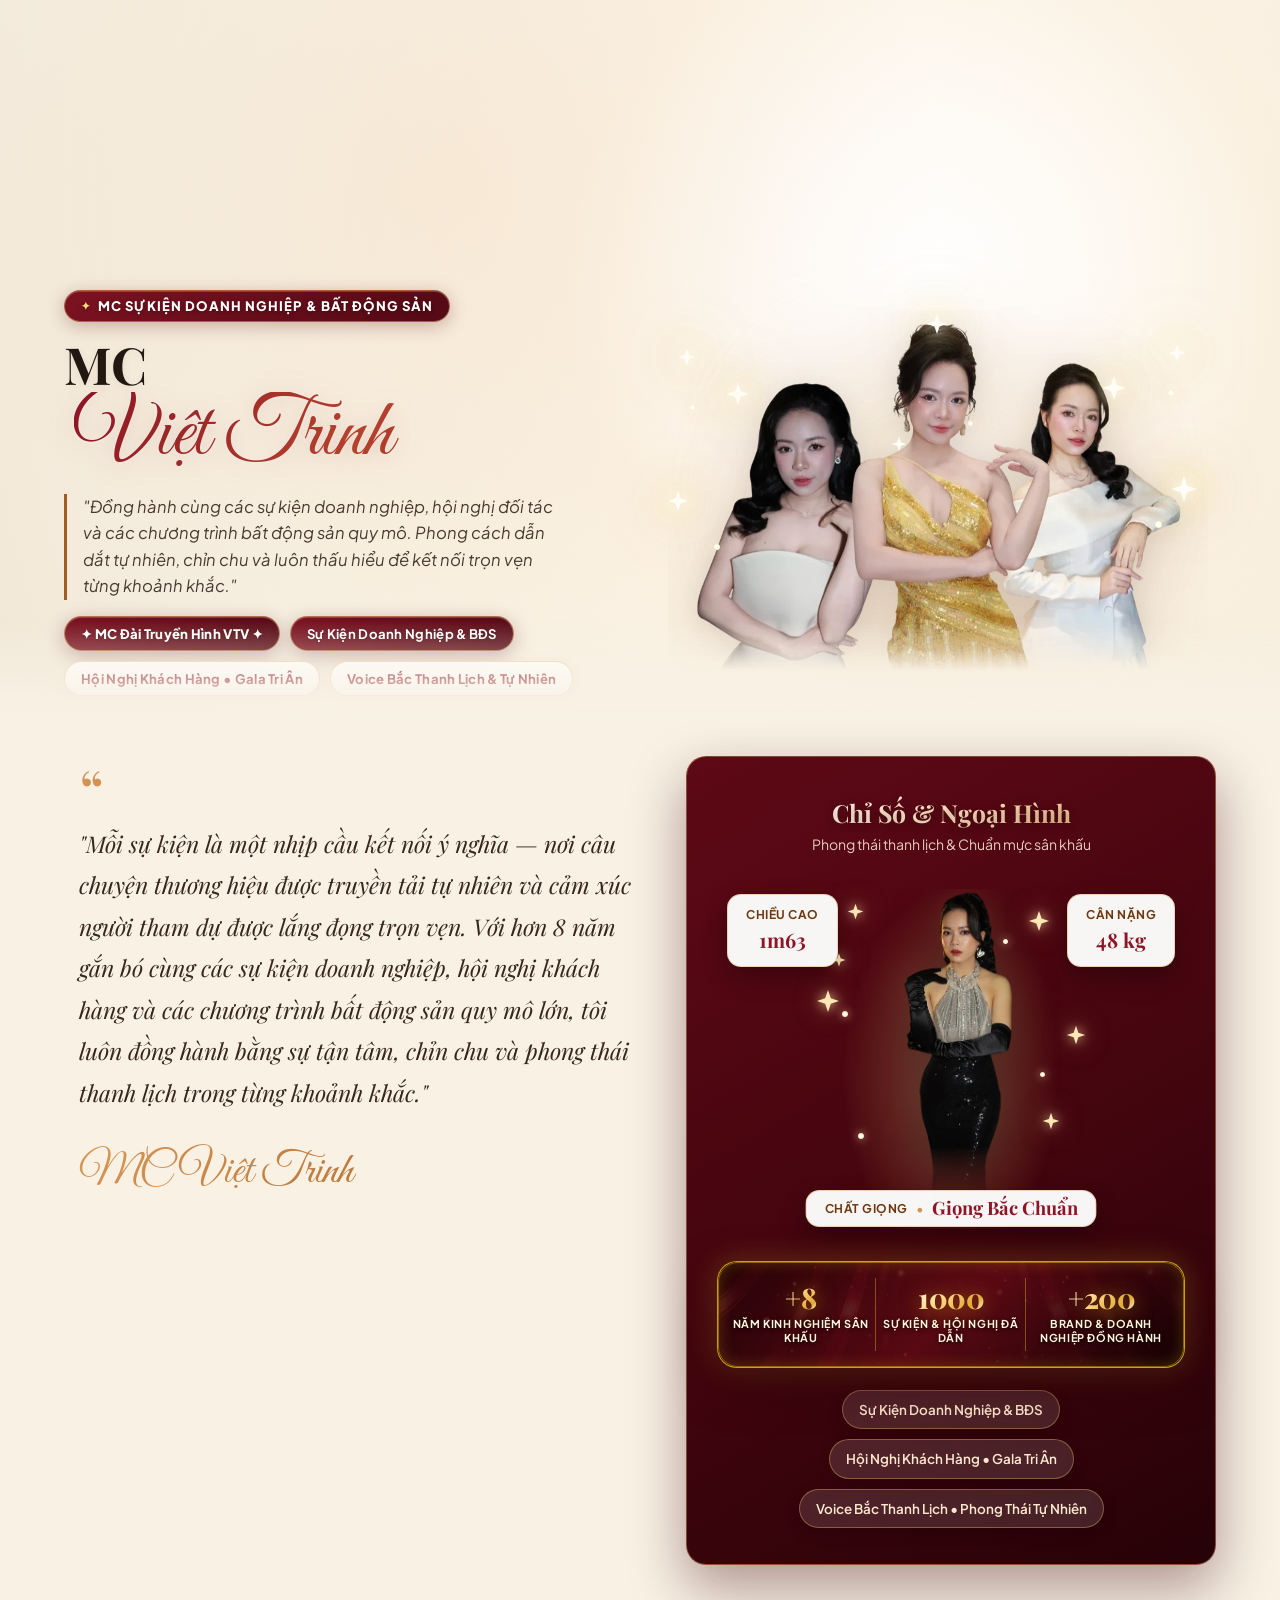
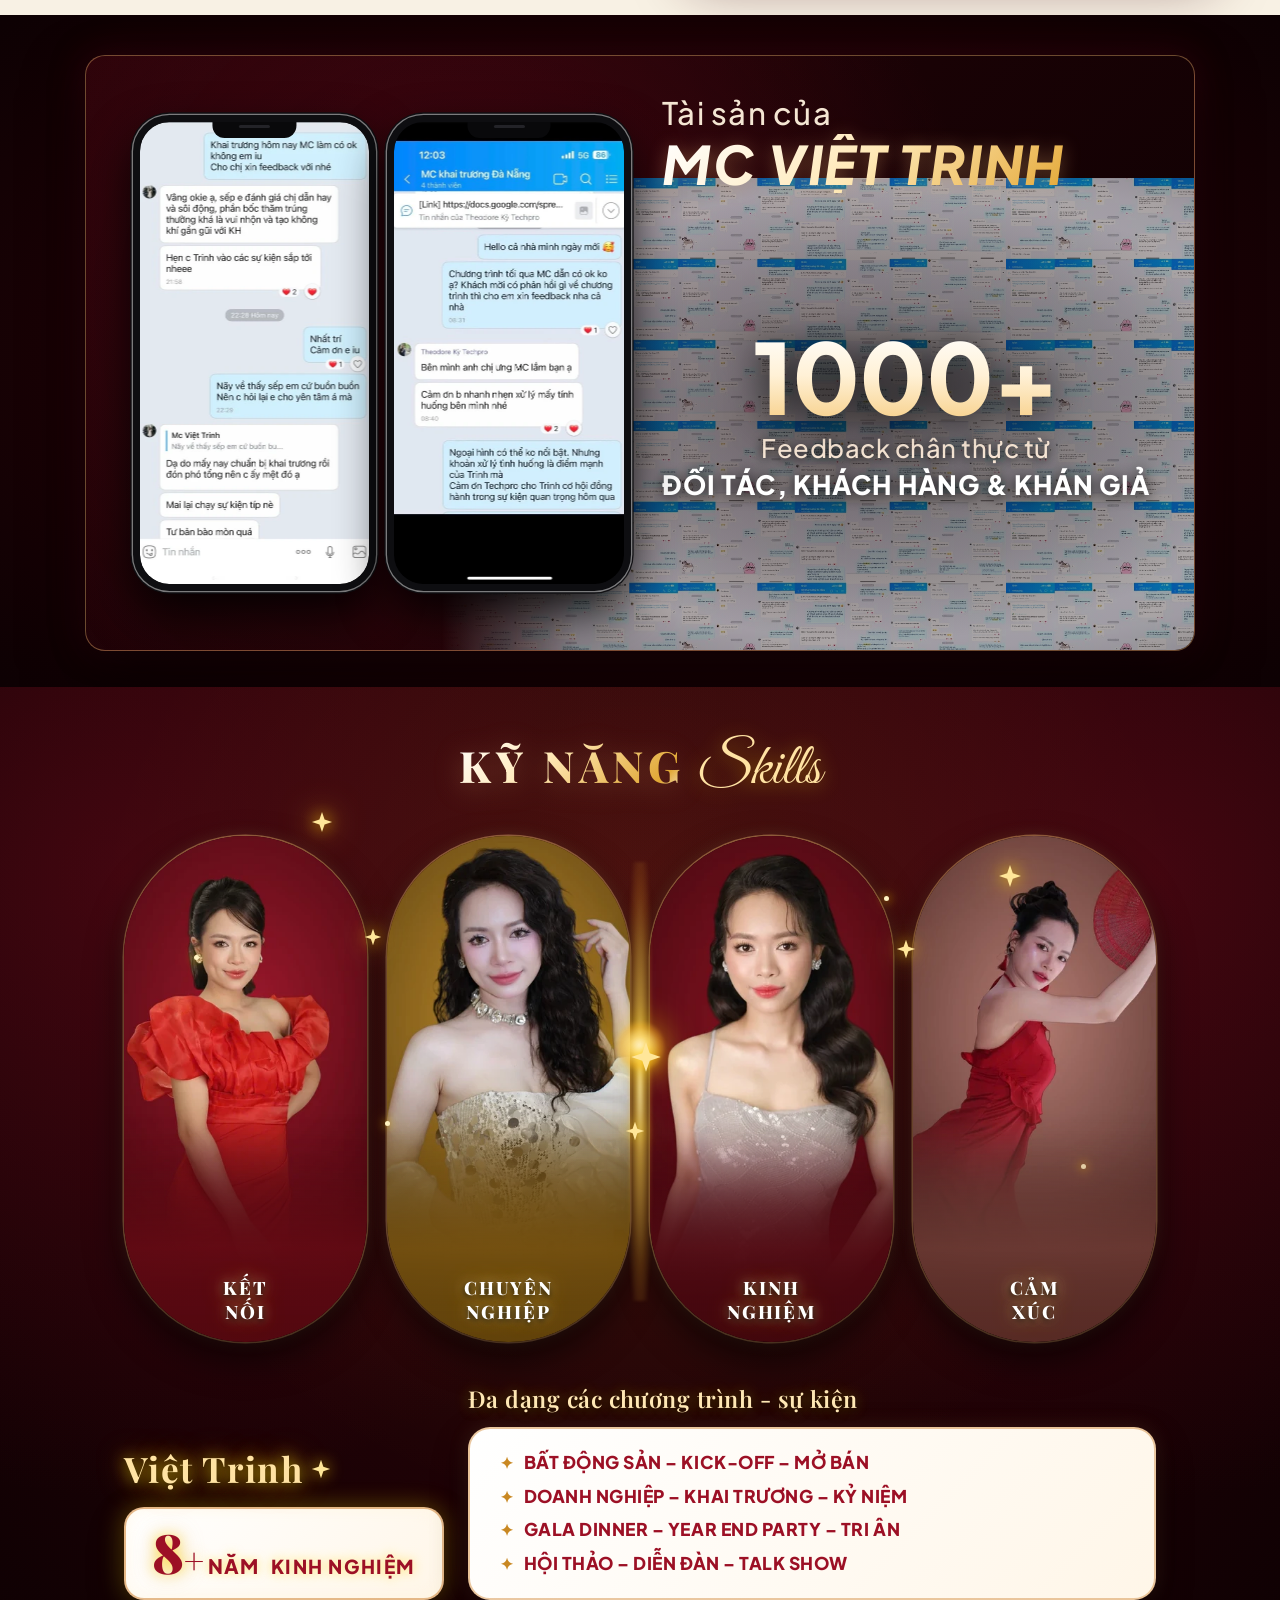
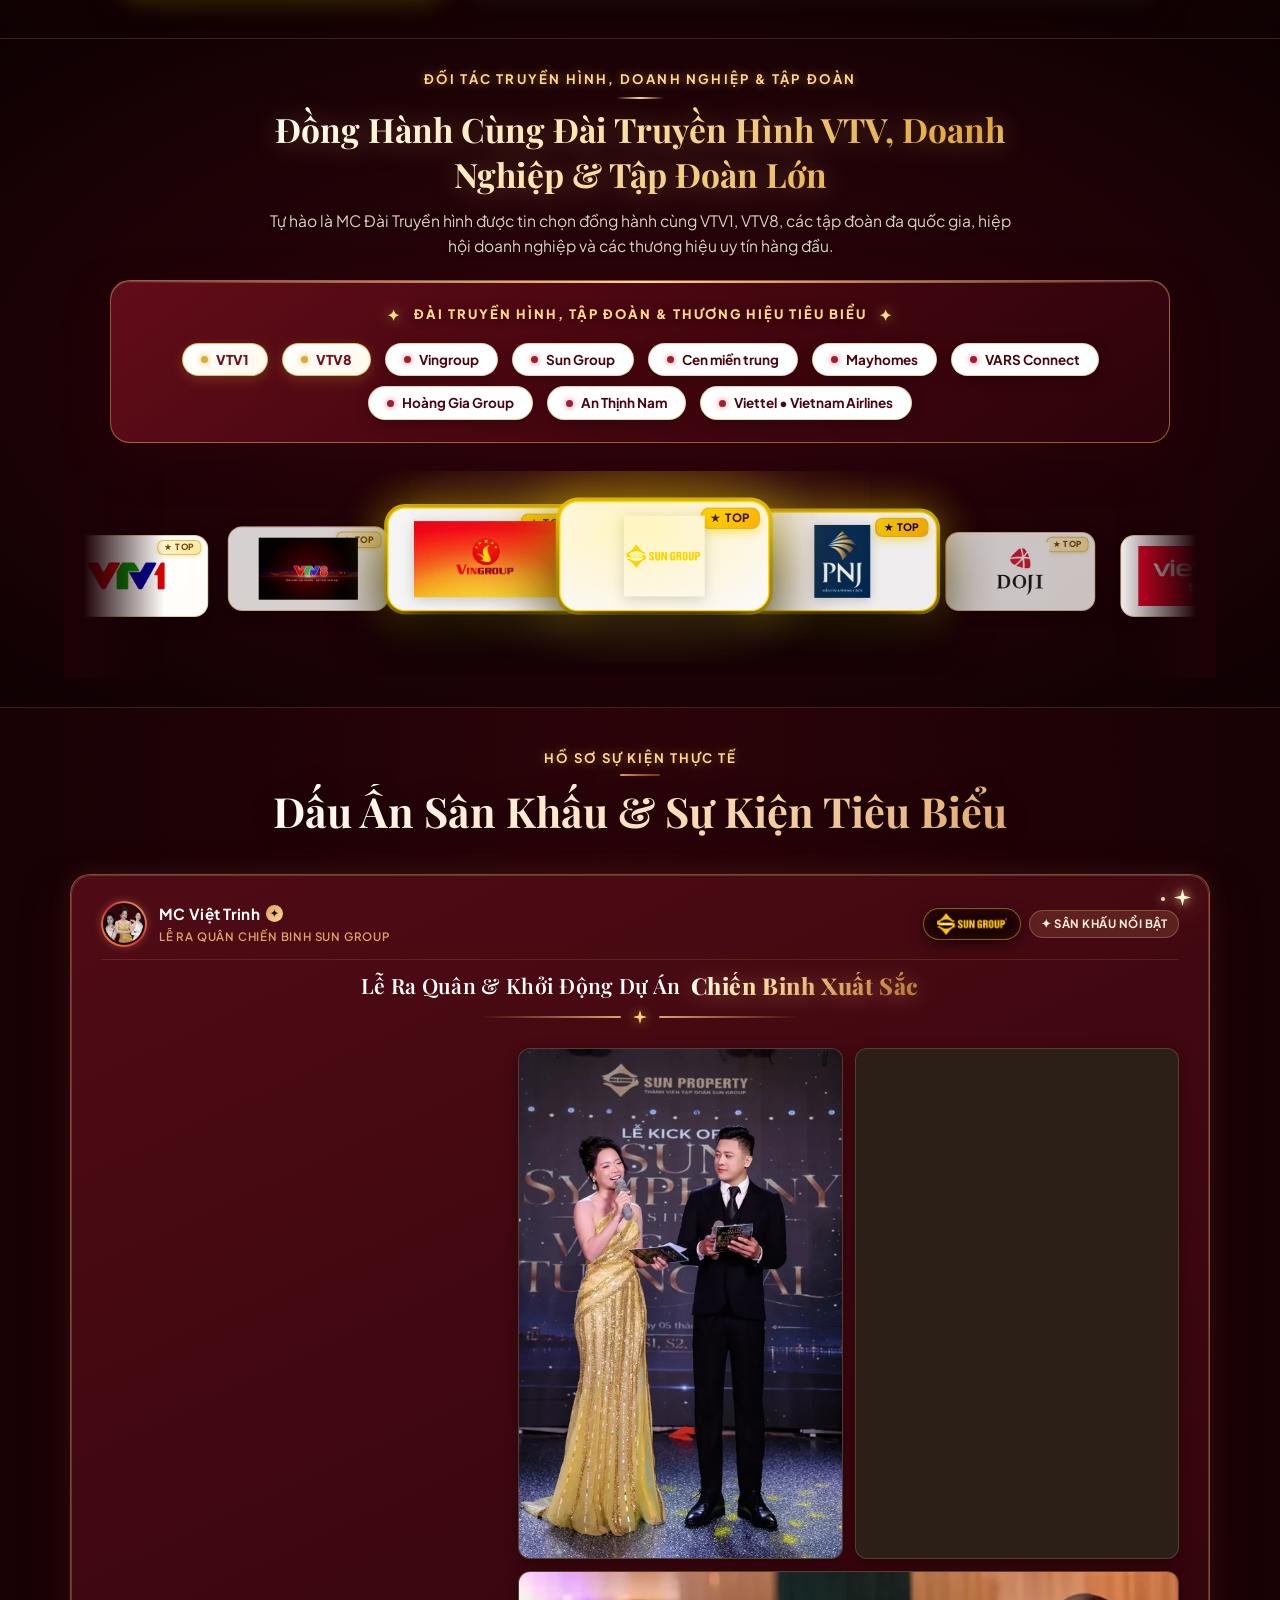
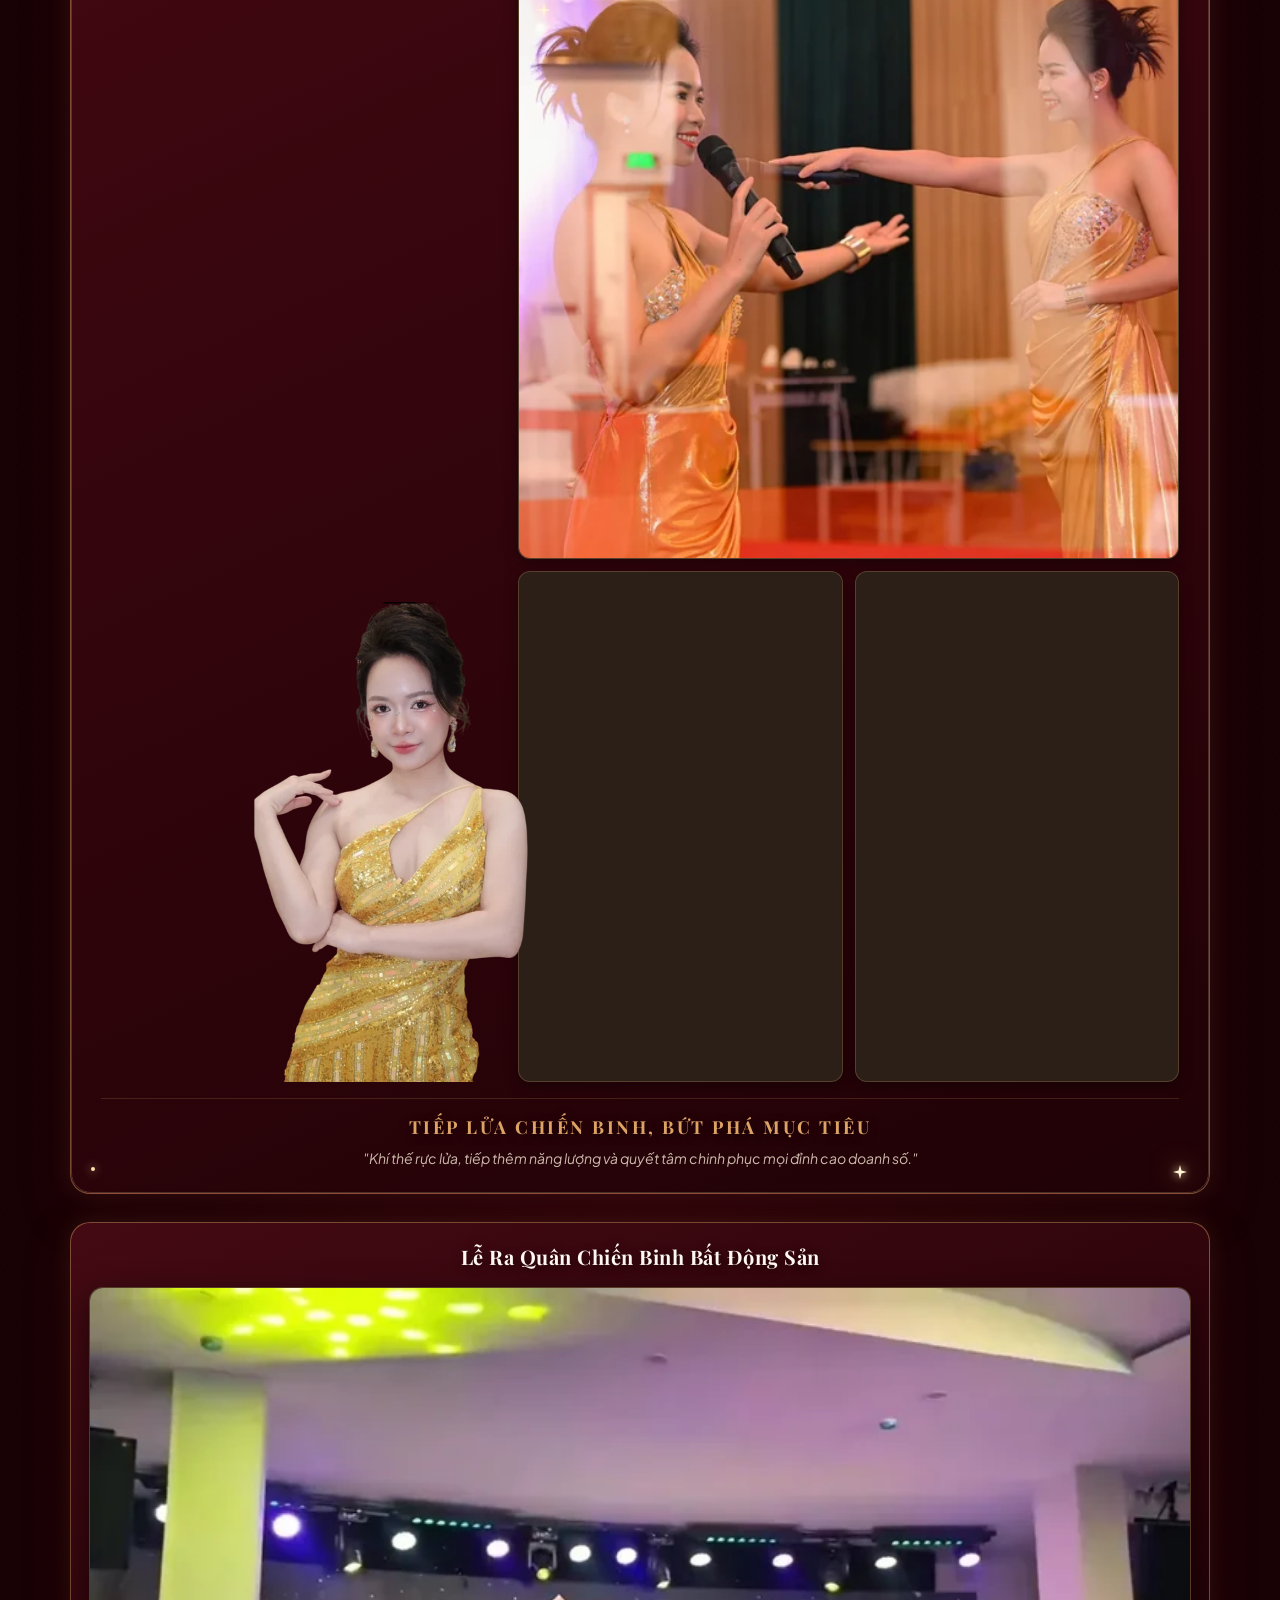
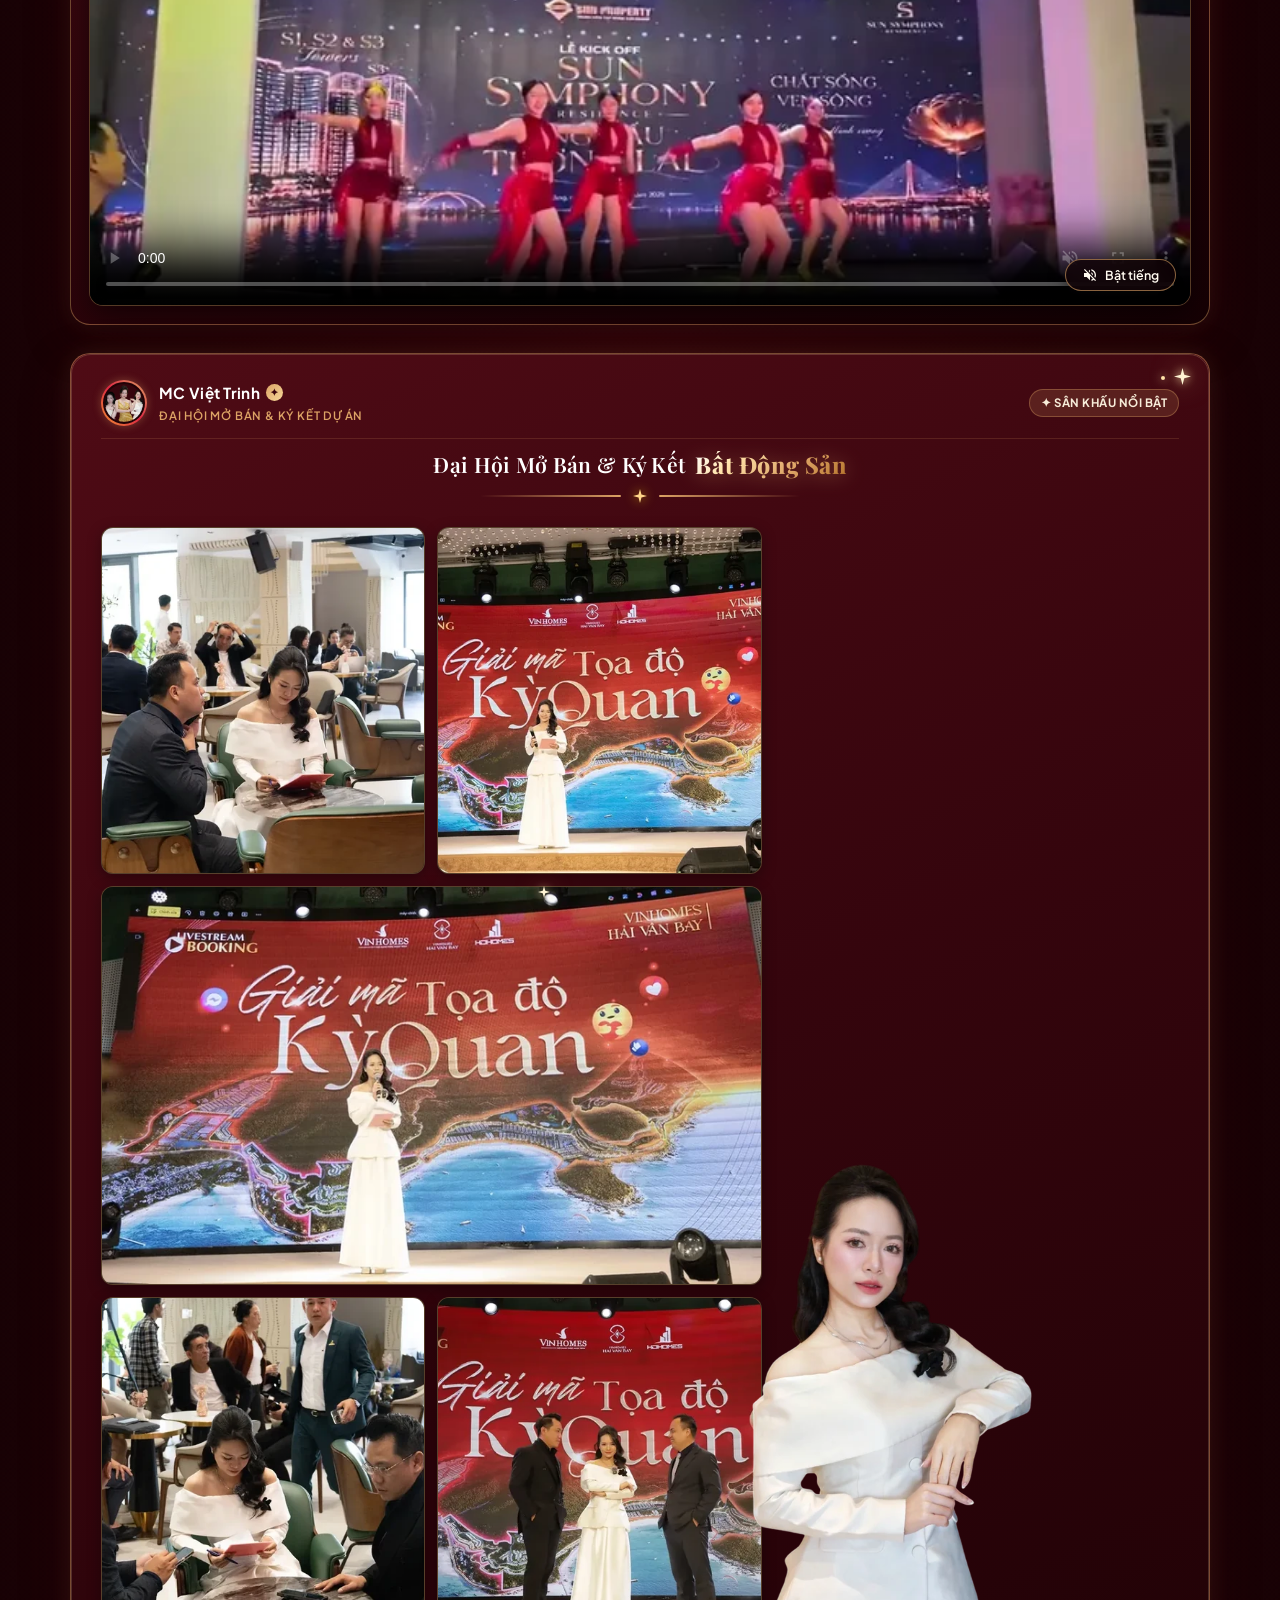
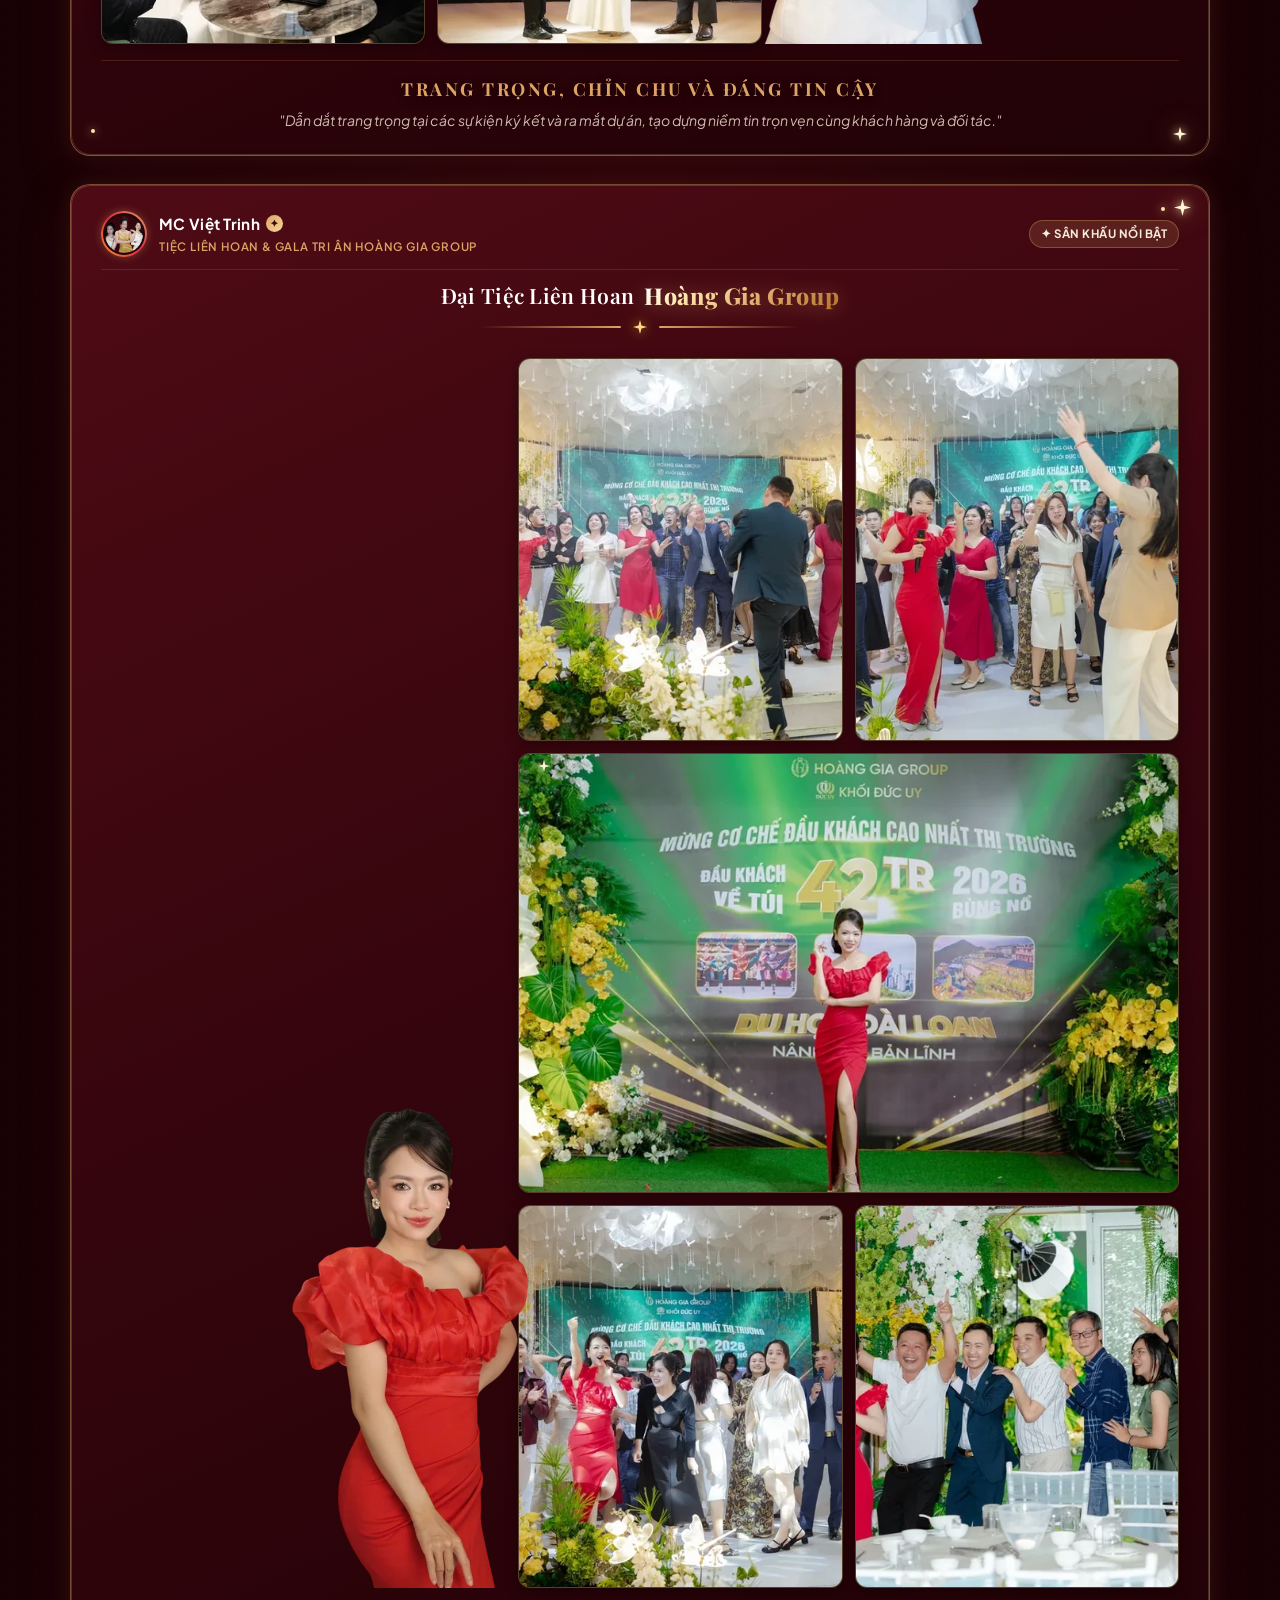
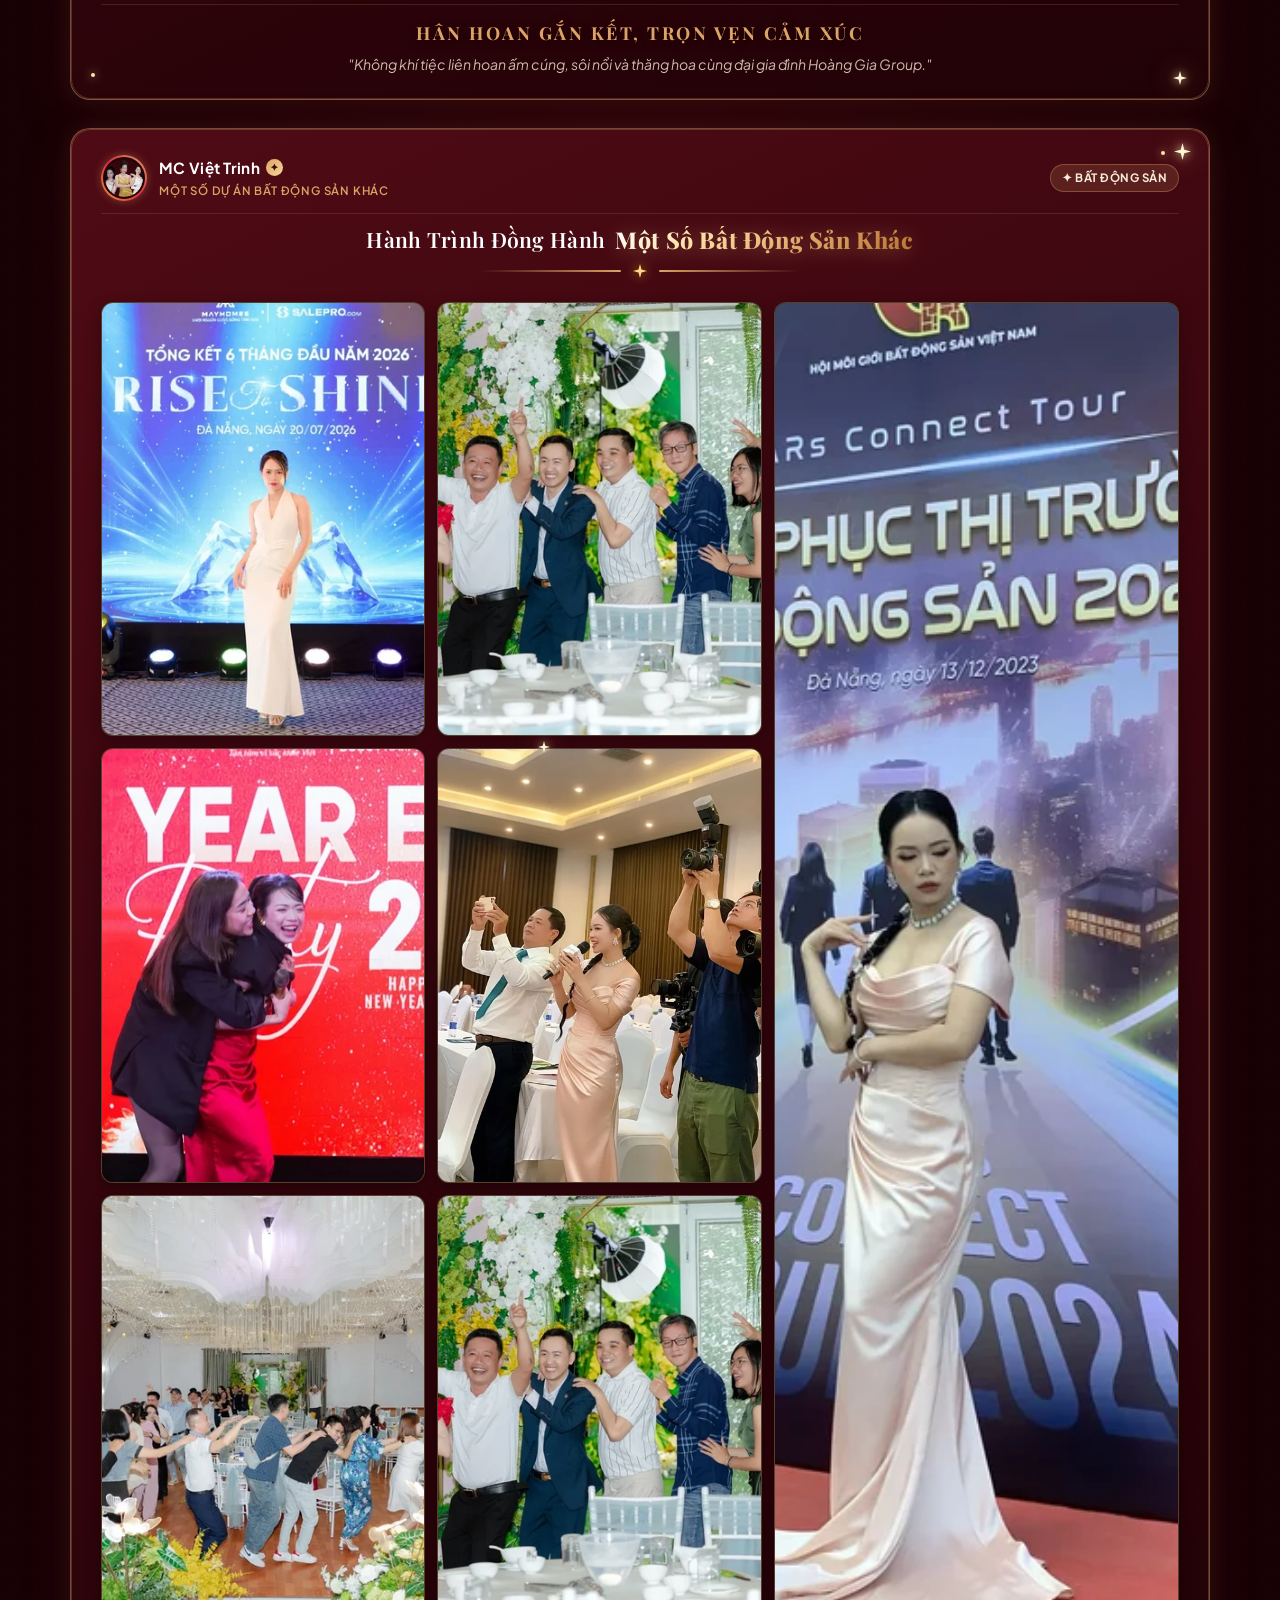
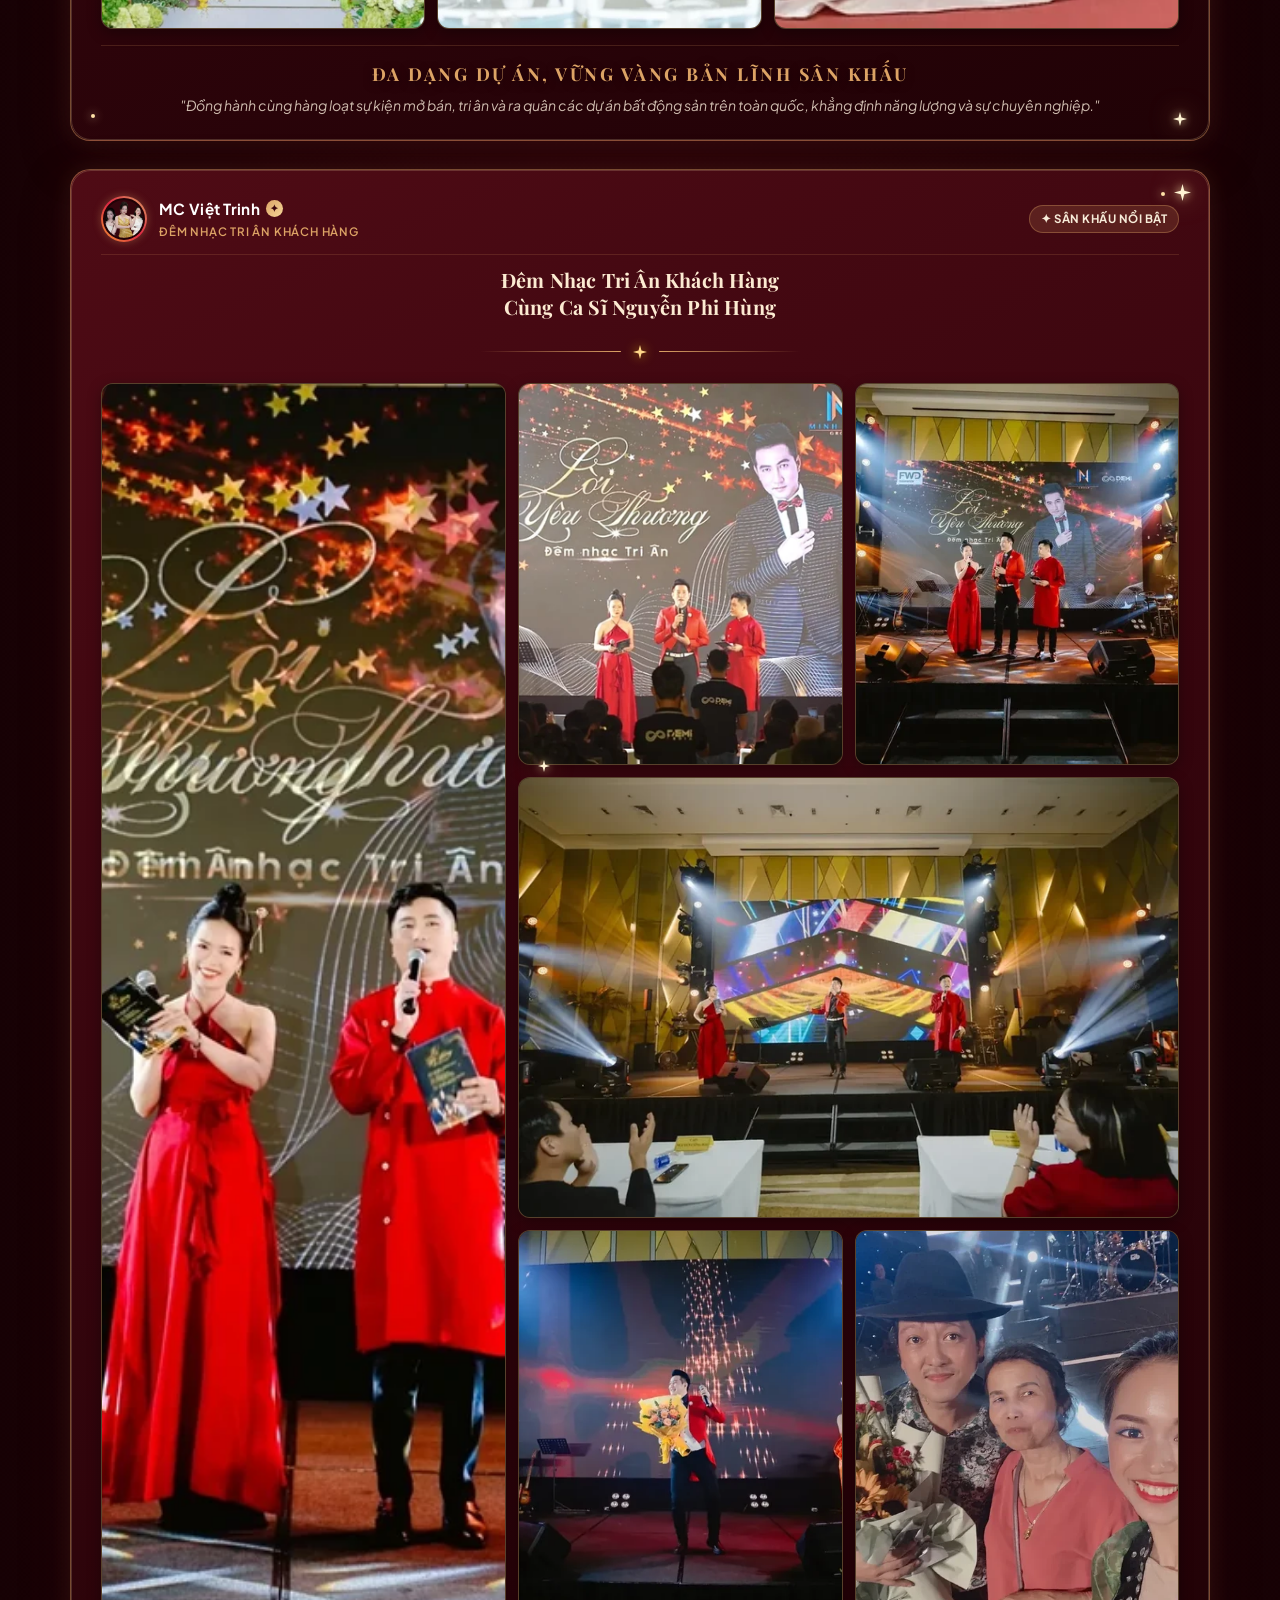
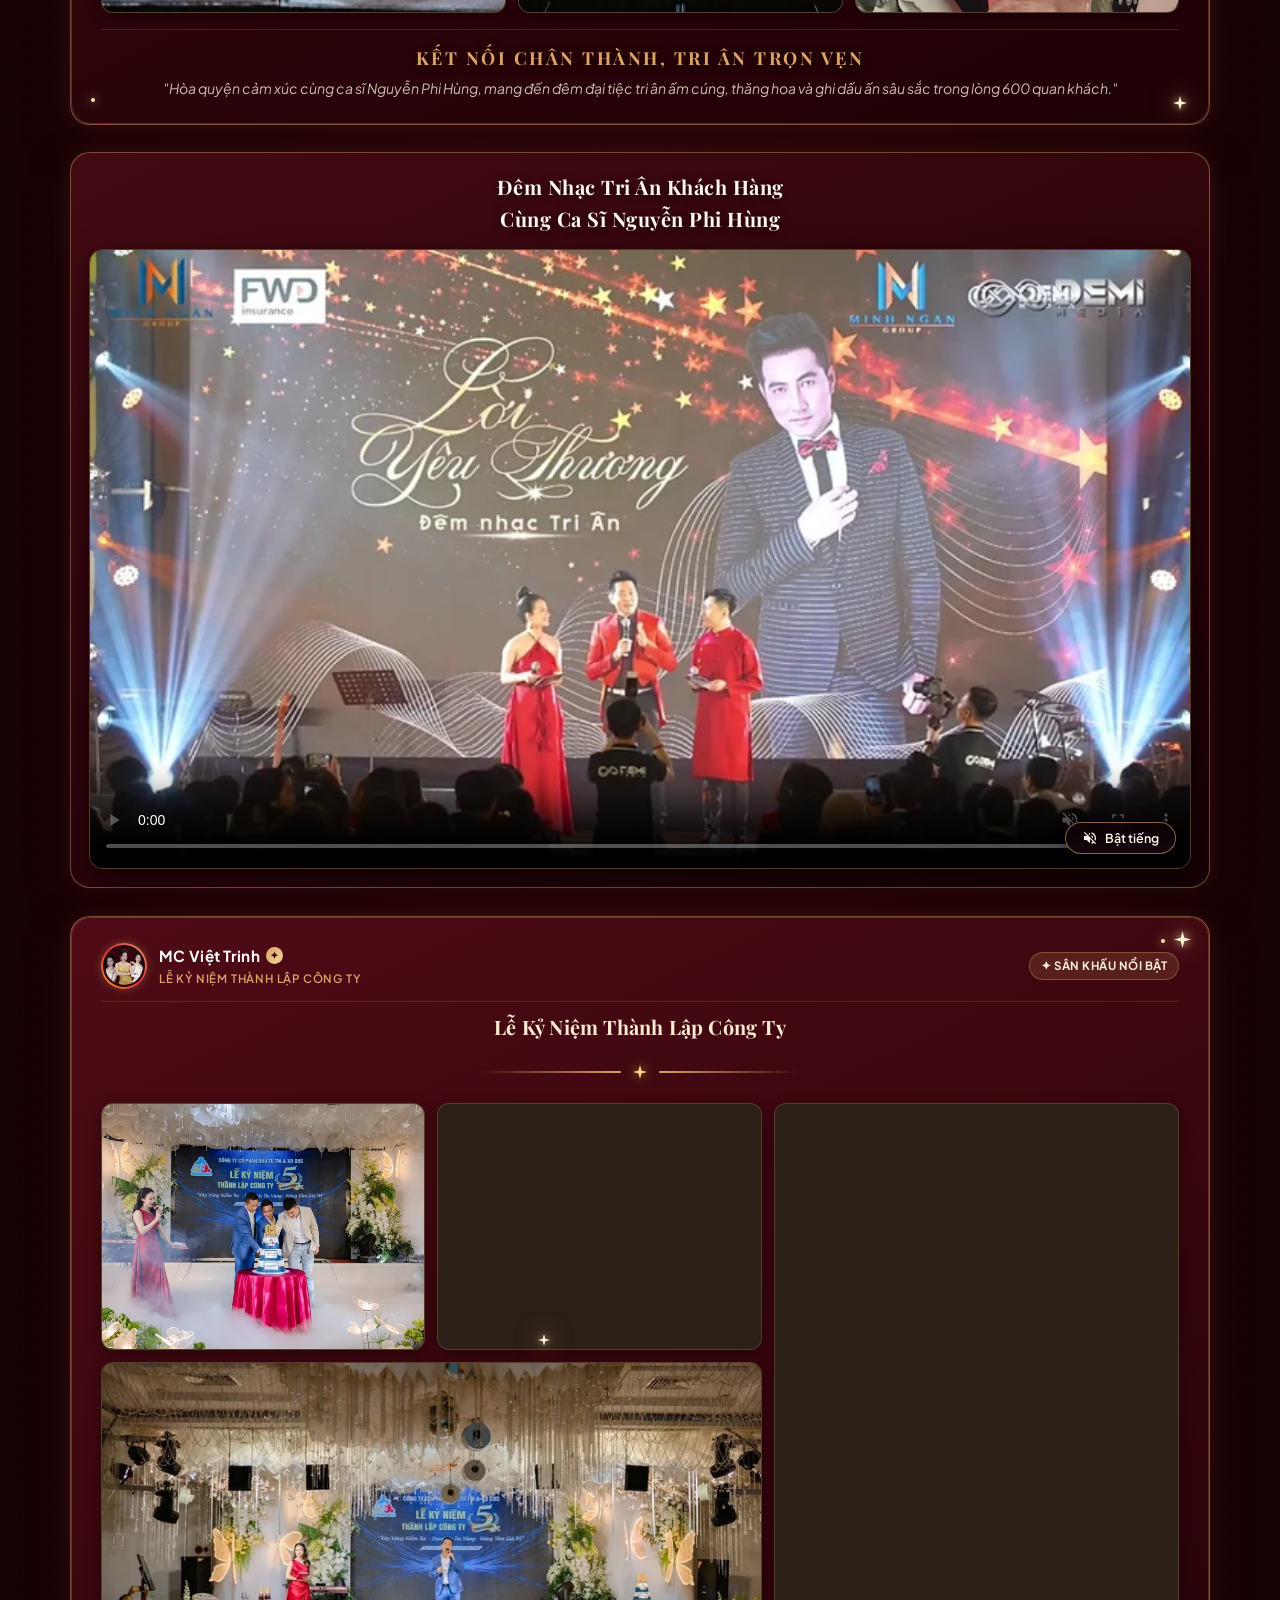
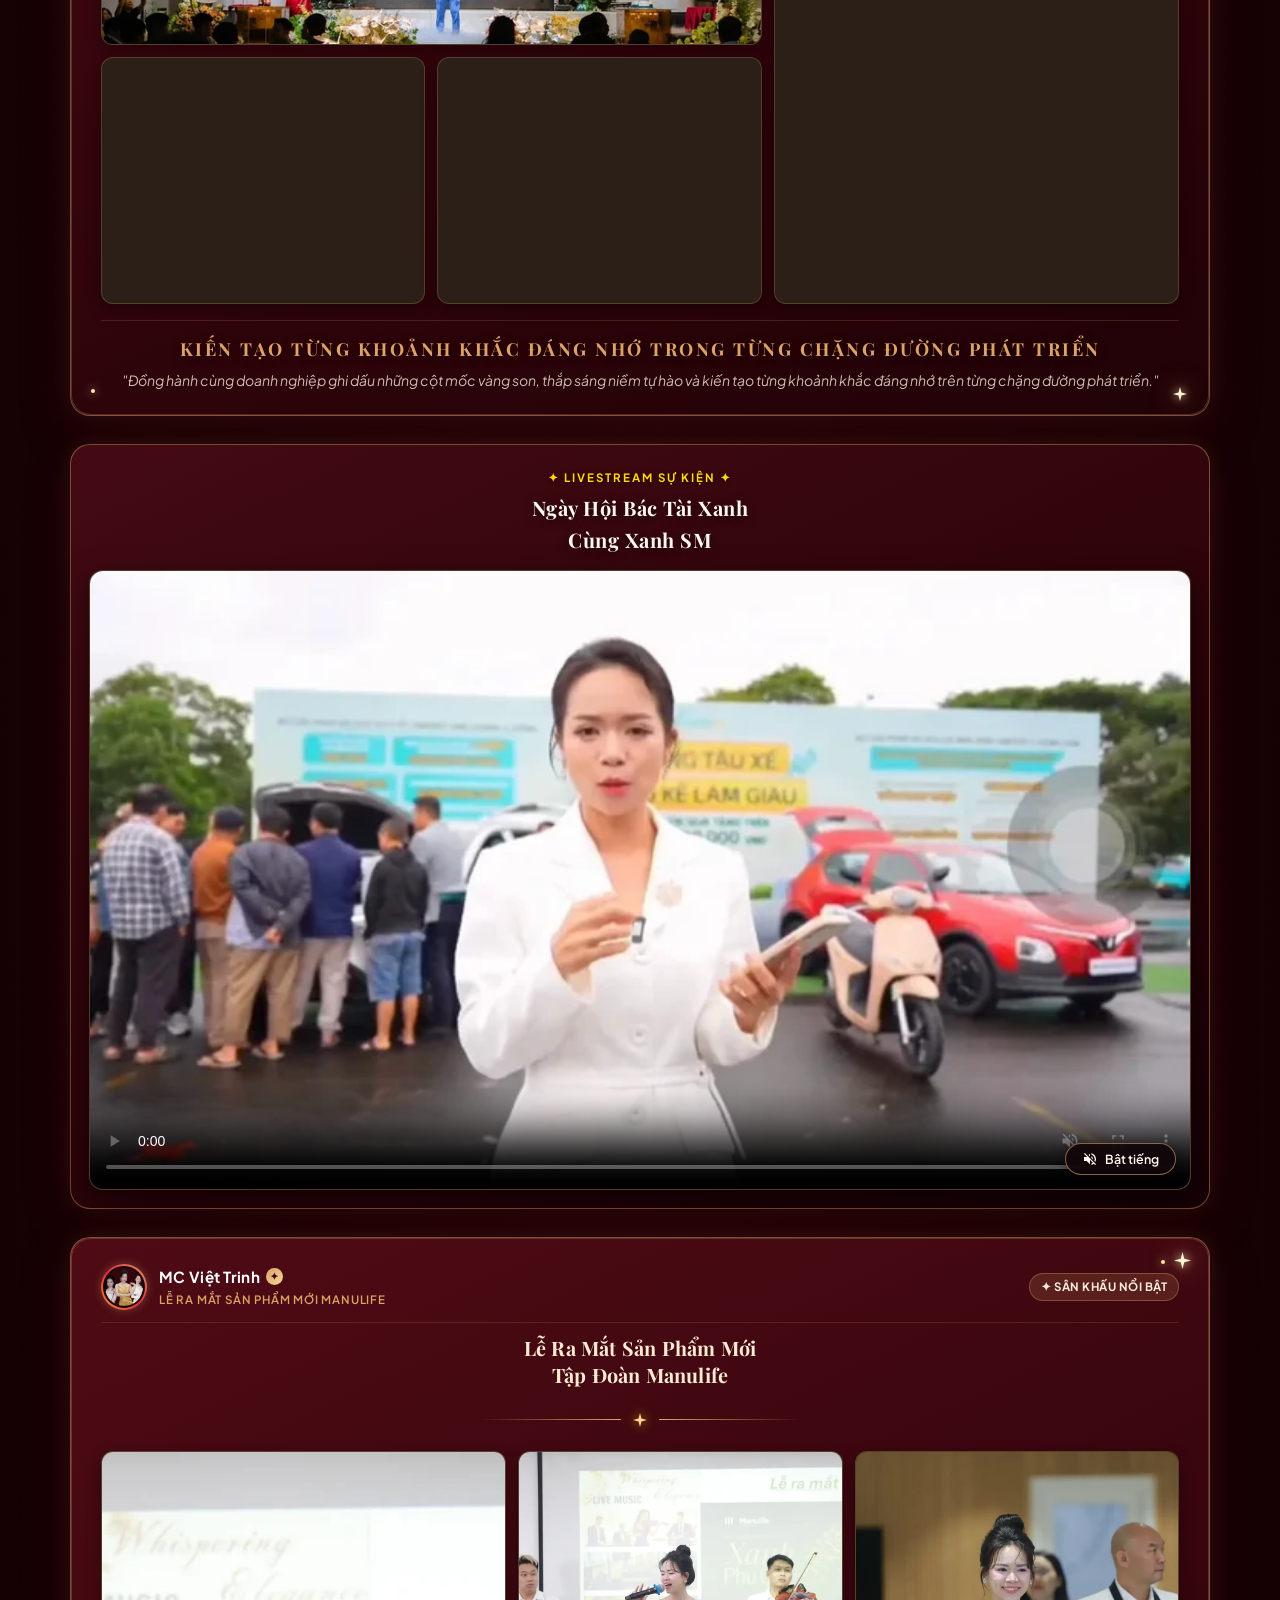
==== commit 246d252b: "fix(perf): hoan tac hieu ung rem khai man va scale down 79 anh xuong max 720px giup chong tran RAM M" ====
--- a/index.html
+++ b/index.html
@@ -49,10 +49,10 @@
     rel="stylesheet">
 
   <!-- Main Stylesheet -->
-  <link rel="stylesheet" href="assets/css/style.css?v=52.0">
+  <link rel="stylesheet" href="assets/css/style.css?v=53.0">
 </head>
 
-<body>
+<body class="curtain-locked">
 
   <!-- ==================== GRAND STAGE CURTAIN (TẤM MÀN KÉO SÂN KHẤU KHI VÀO WEB) ==================== -->
   <div class="stage-curtain-overlay" id="stageCurtain" aria-label="Màn kéo sân khấu khai màn" role="dialog">
@@ -2370,7 +2370,7 @@
   </button>
 
   <!-- Script -->
-  <script src="assets/js/main.js?v=30.0"></script>
+  <script src="assets/js/main.js?v=31.0"></script>
 </body>
 
 </html>
--- a/assets/css/style.css
+++ b/assets/css/style.css
@@ -8859,21 +8859,5 @@
     -webkit-backdrop-filter: none !important;
     backdrop-filter: none !important;
   }
-
-  .stage-curtain-overlay {
-    display: none !important;
-    pointer-events: none !important;
-  }
-
-  body.curtain-locked {
-    overflow: auto !important;
-  }
-
-  body.curtain-locked #hero .hero-text-col,
-  body.curtain-locked #hero .hero-cutout-img,
-  body.curtain-locked #hero .hero-cutout-backdrop {
-    opacity: 1 !important;
-    transform: none !important;
-  }
-}
-
+}
+
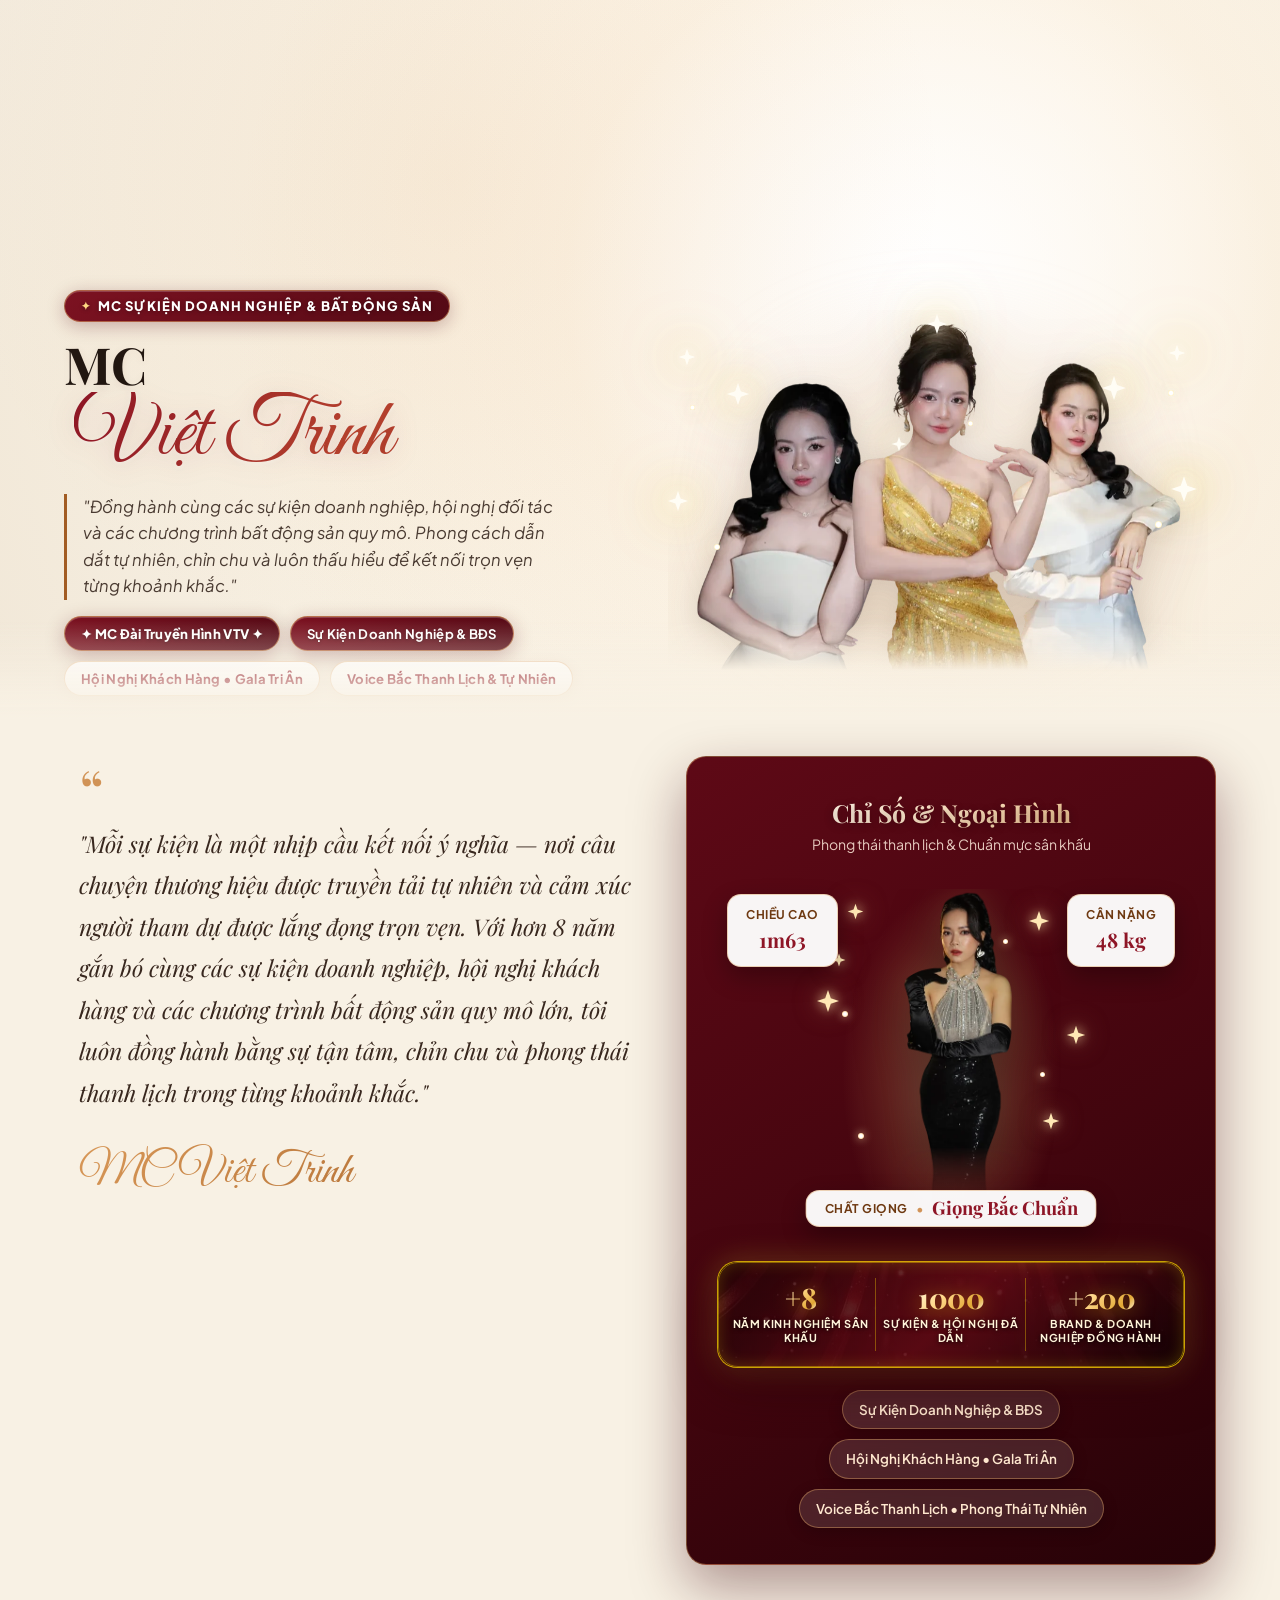
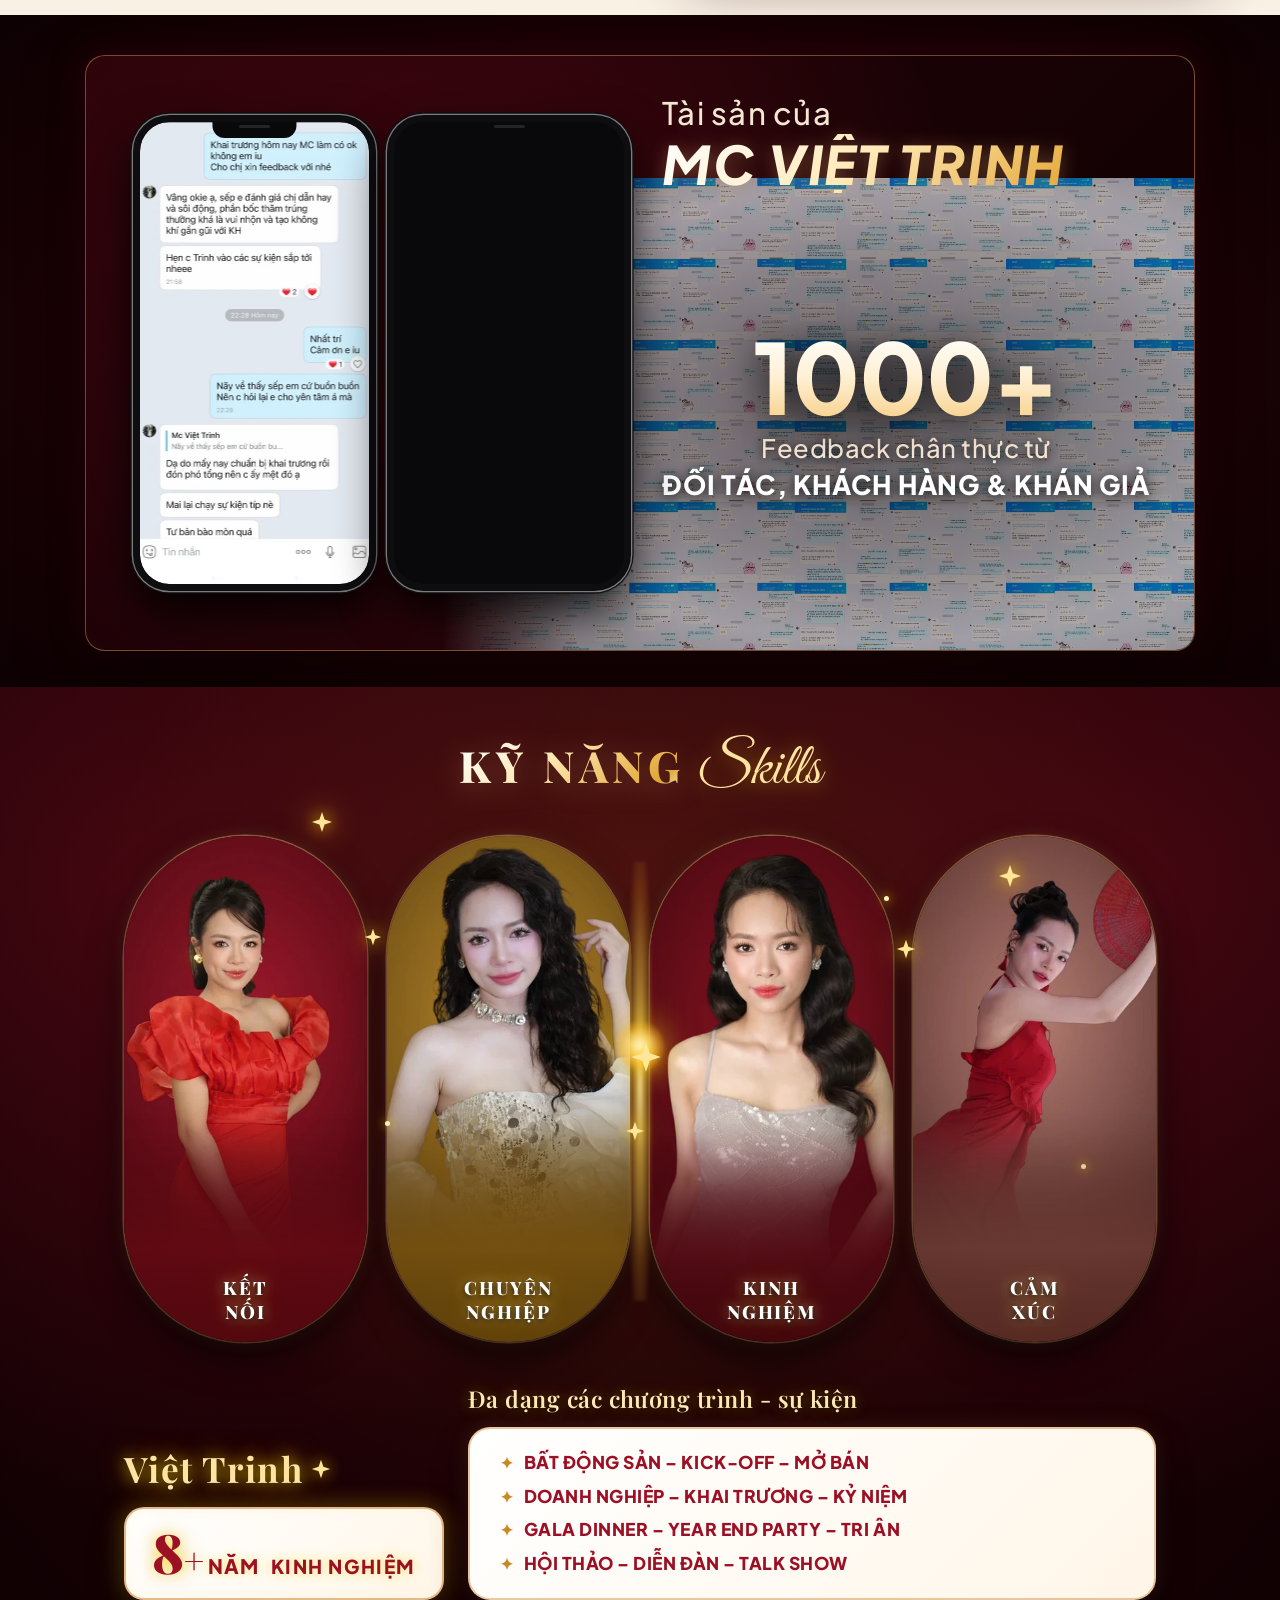
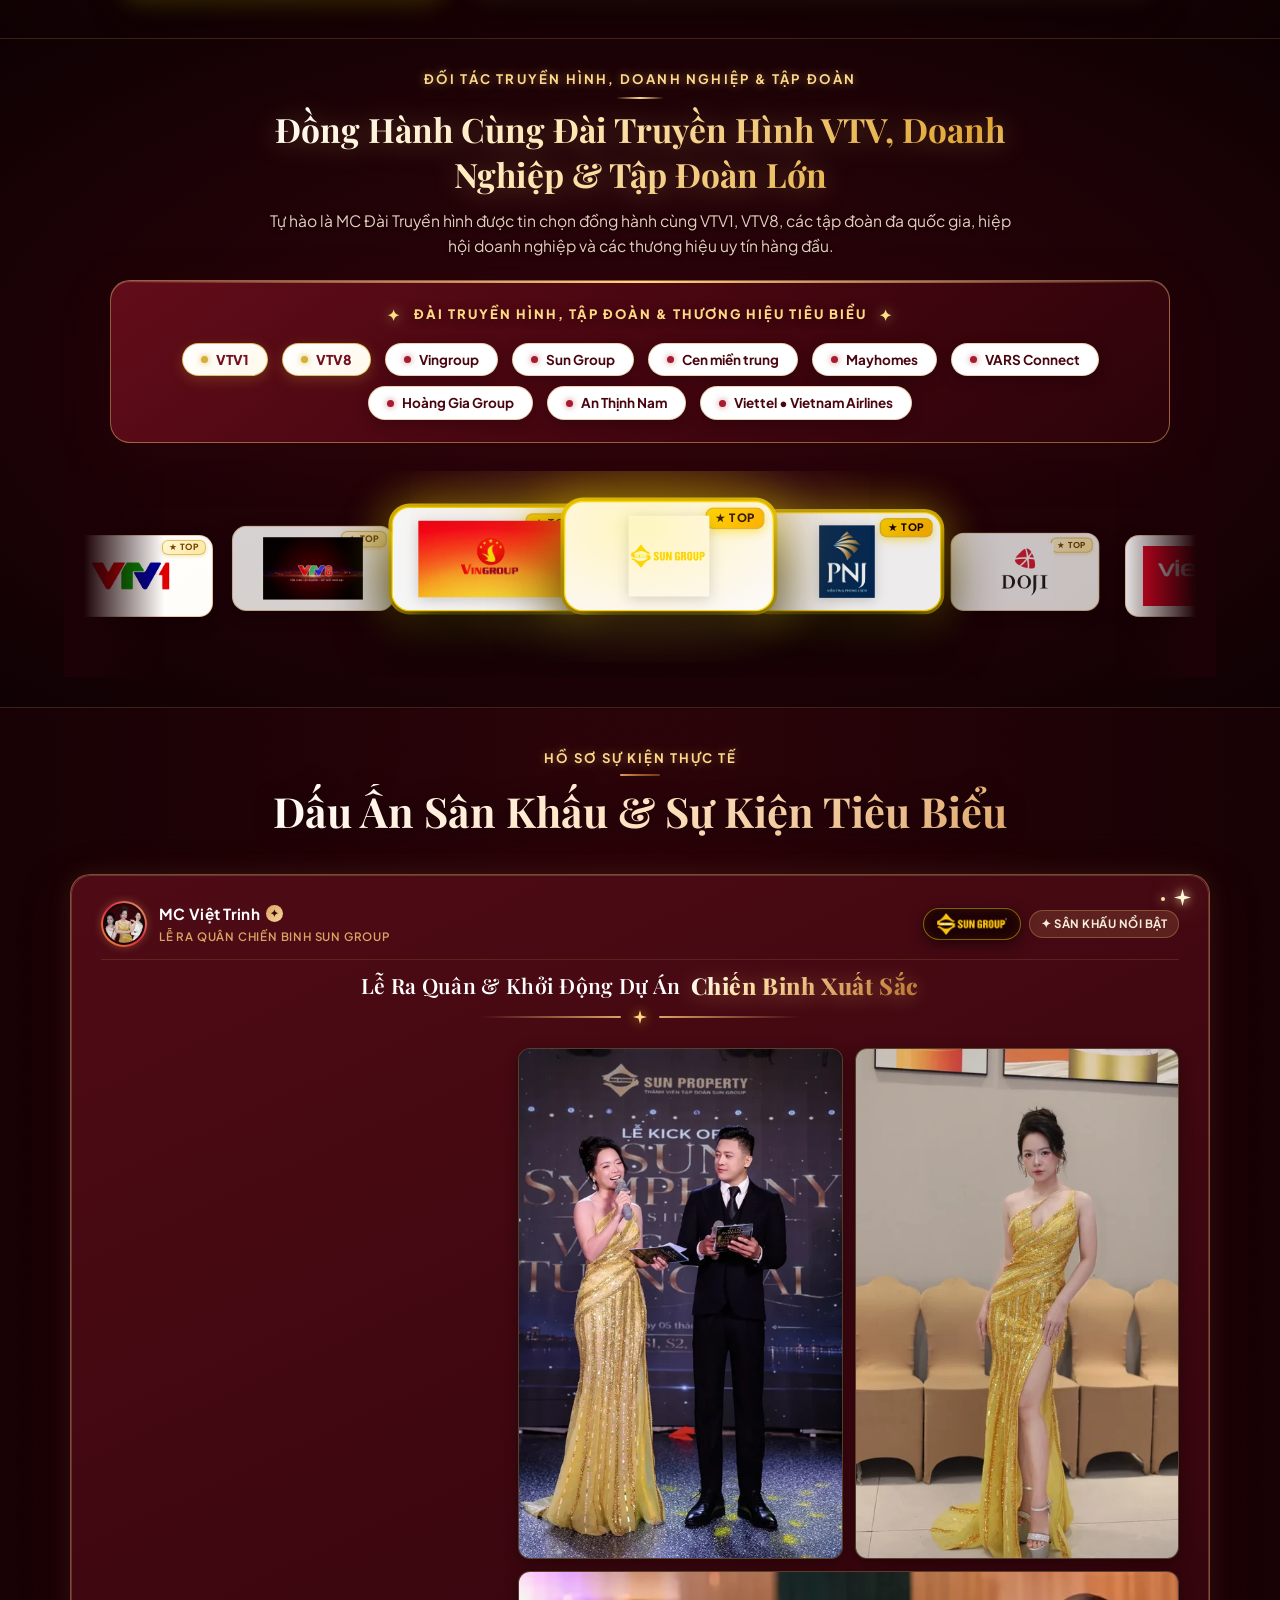
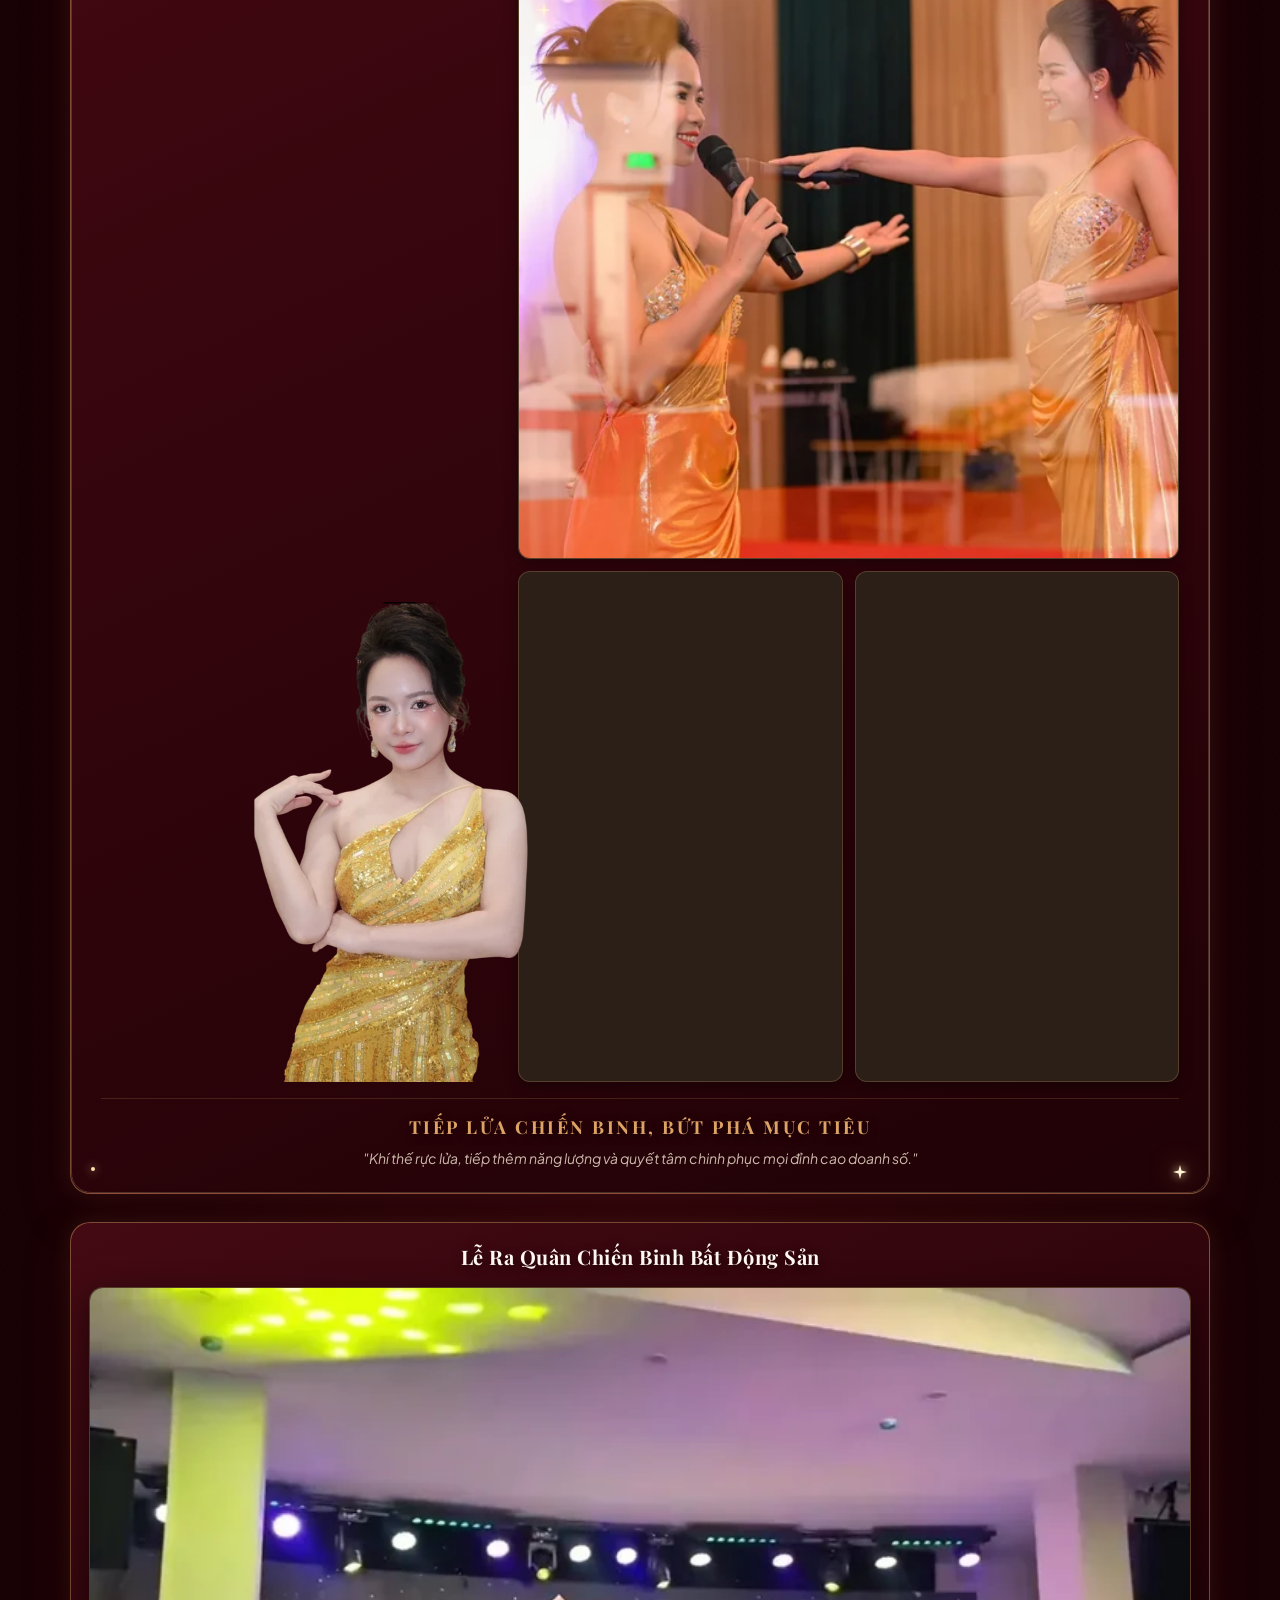
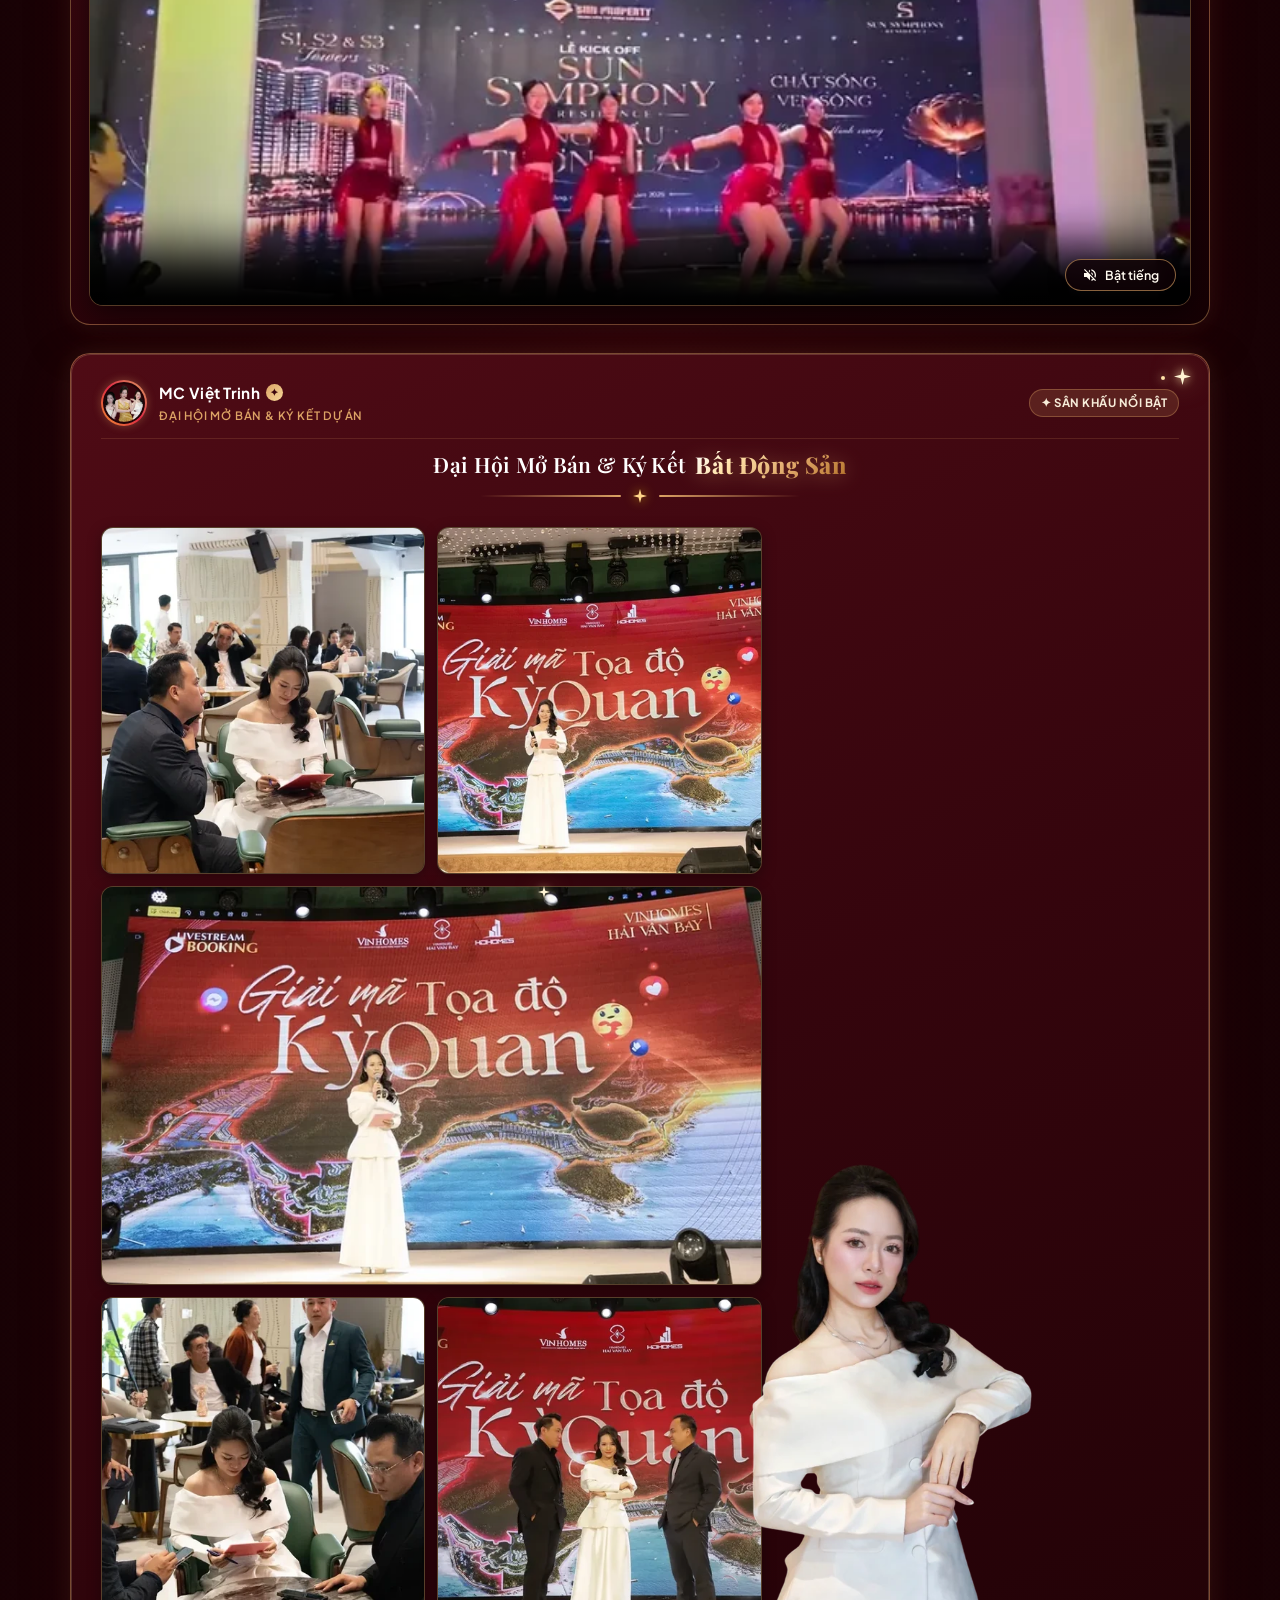
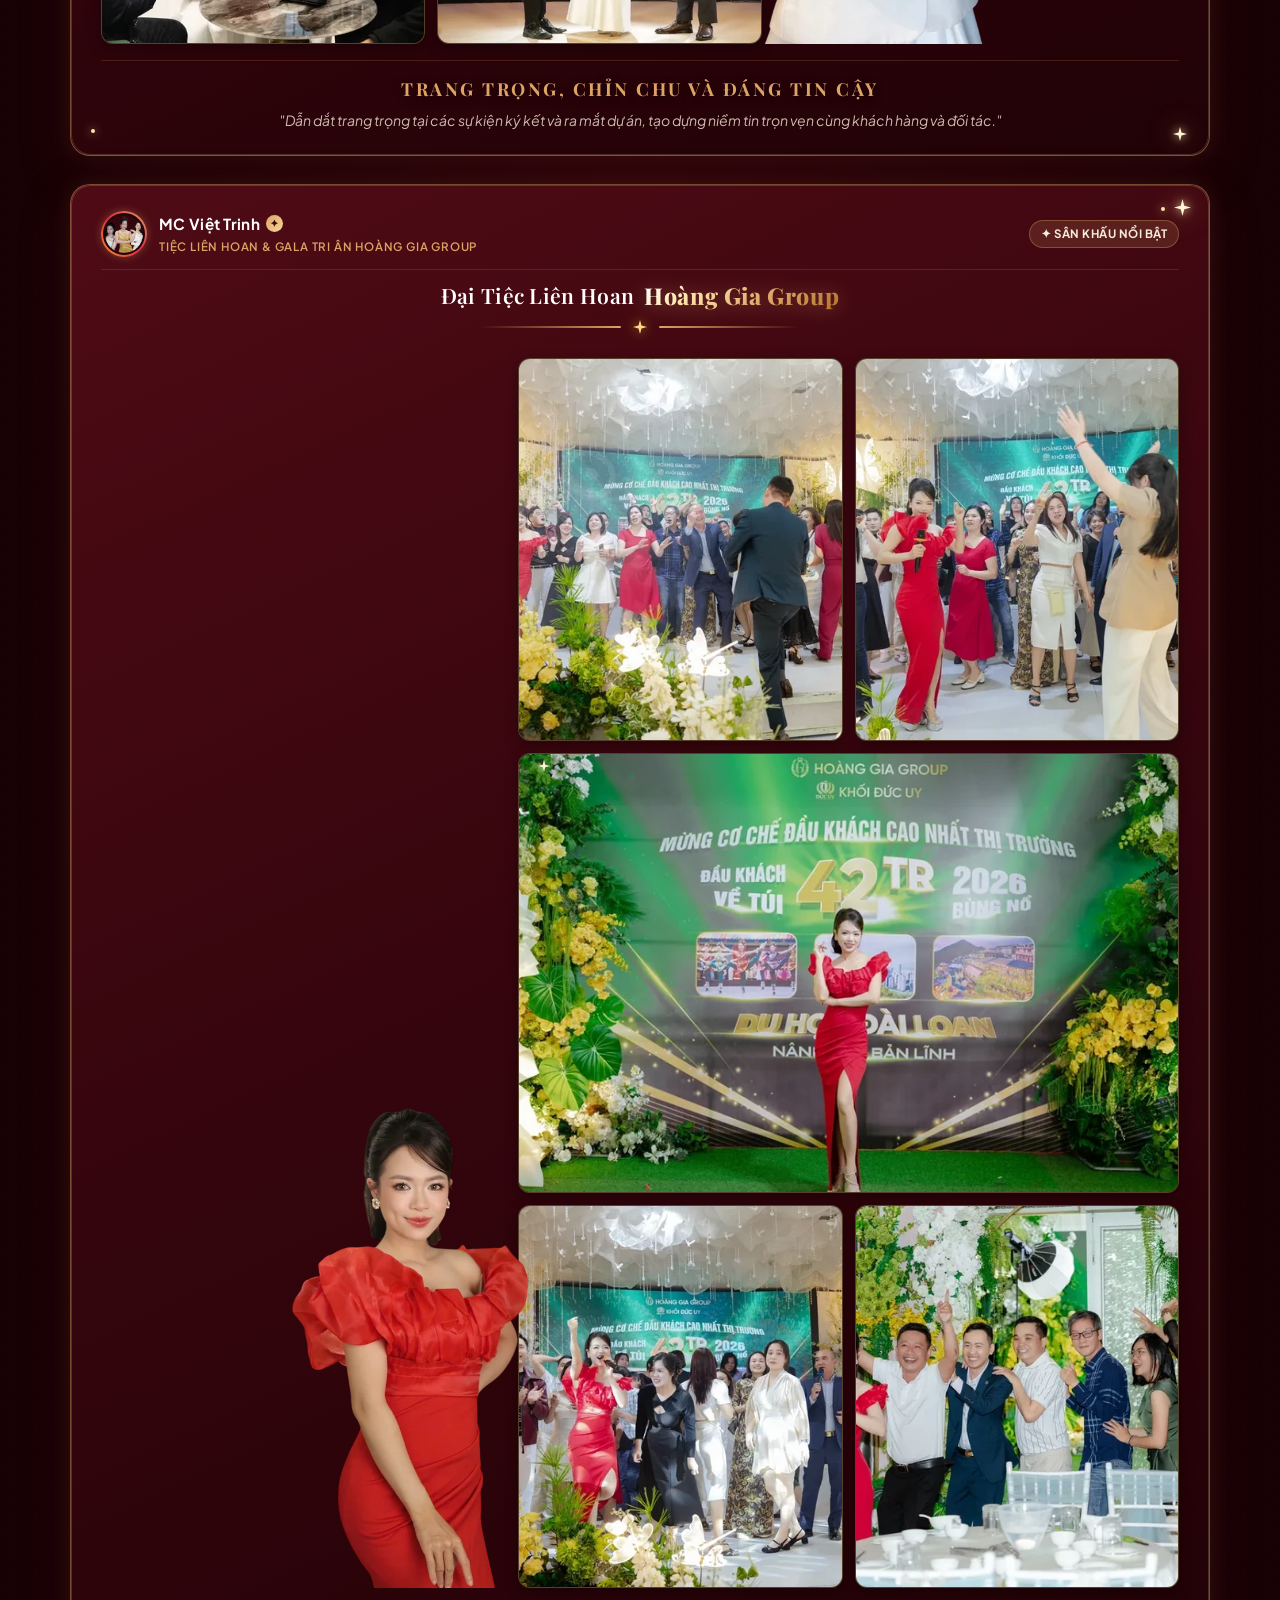
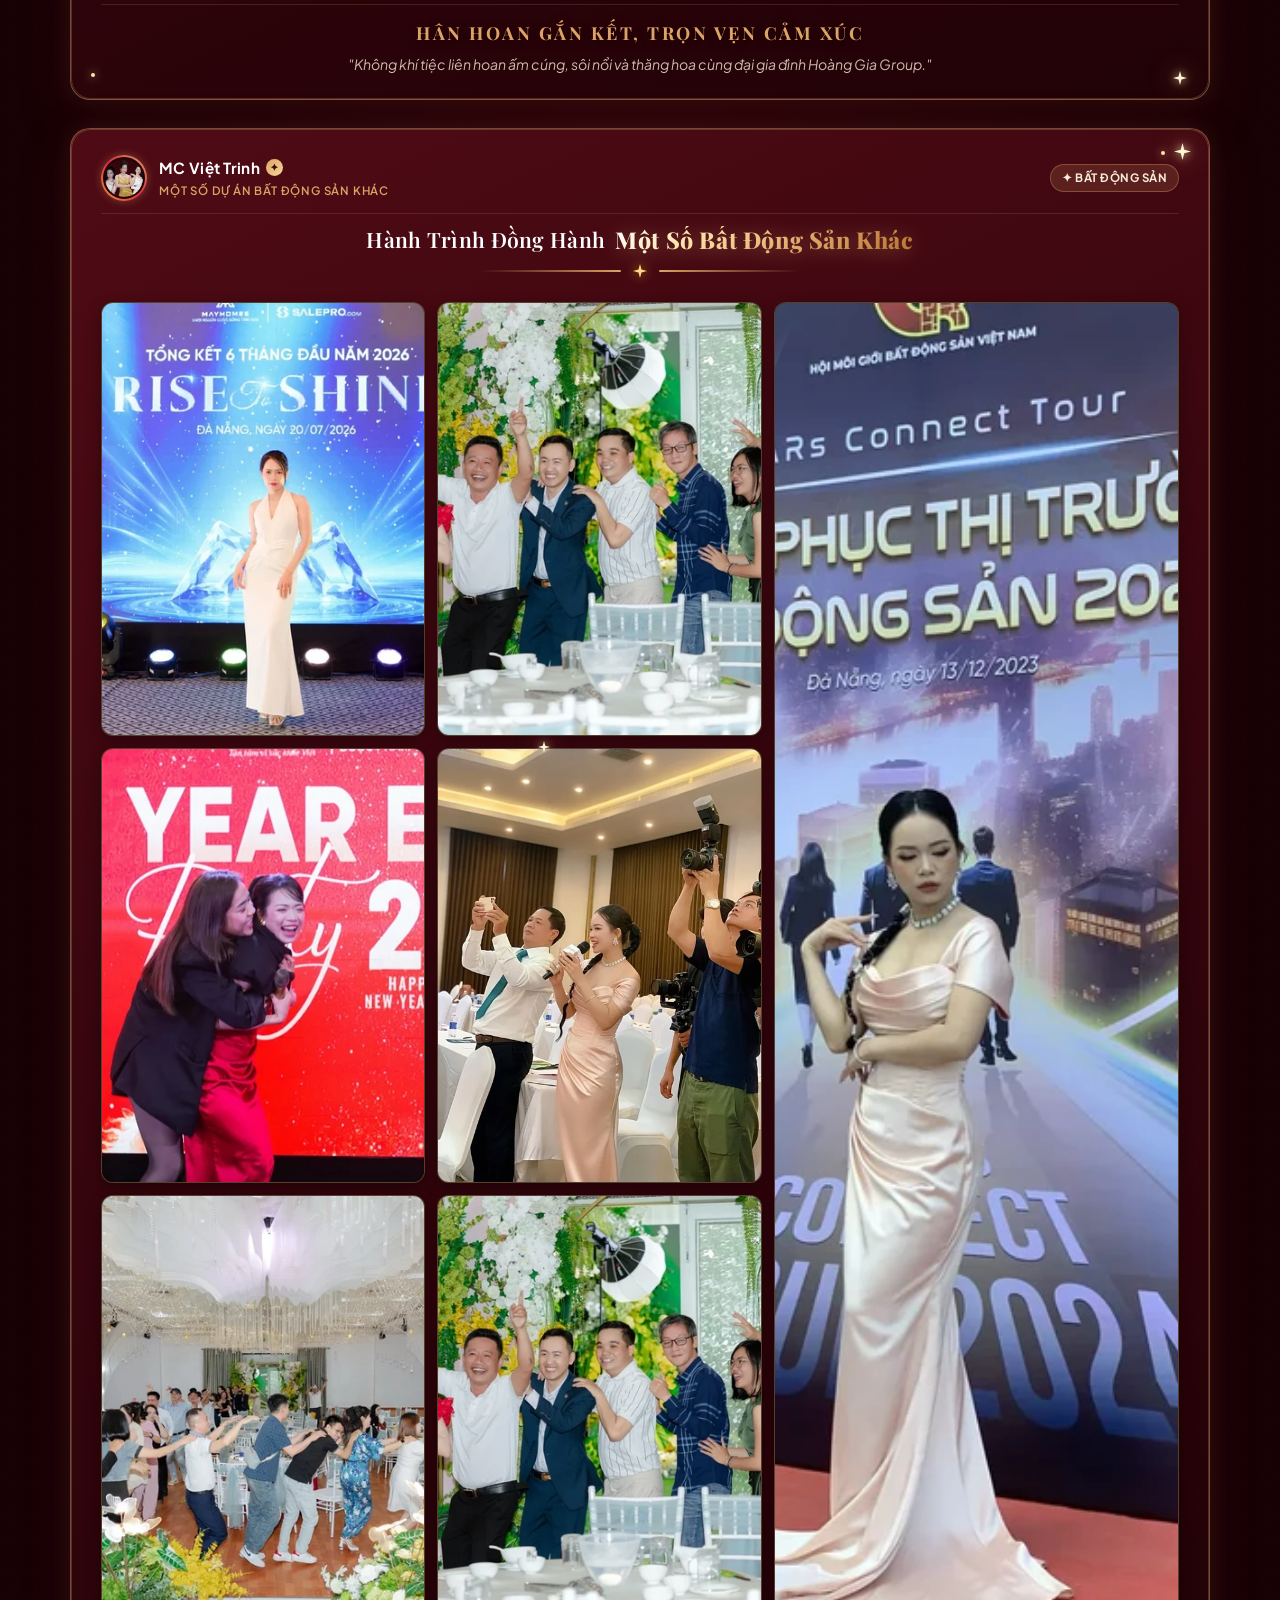
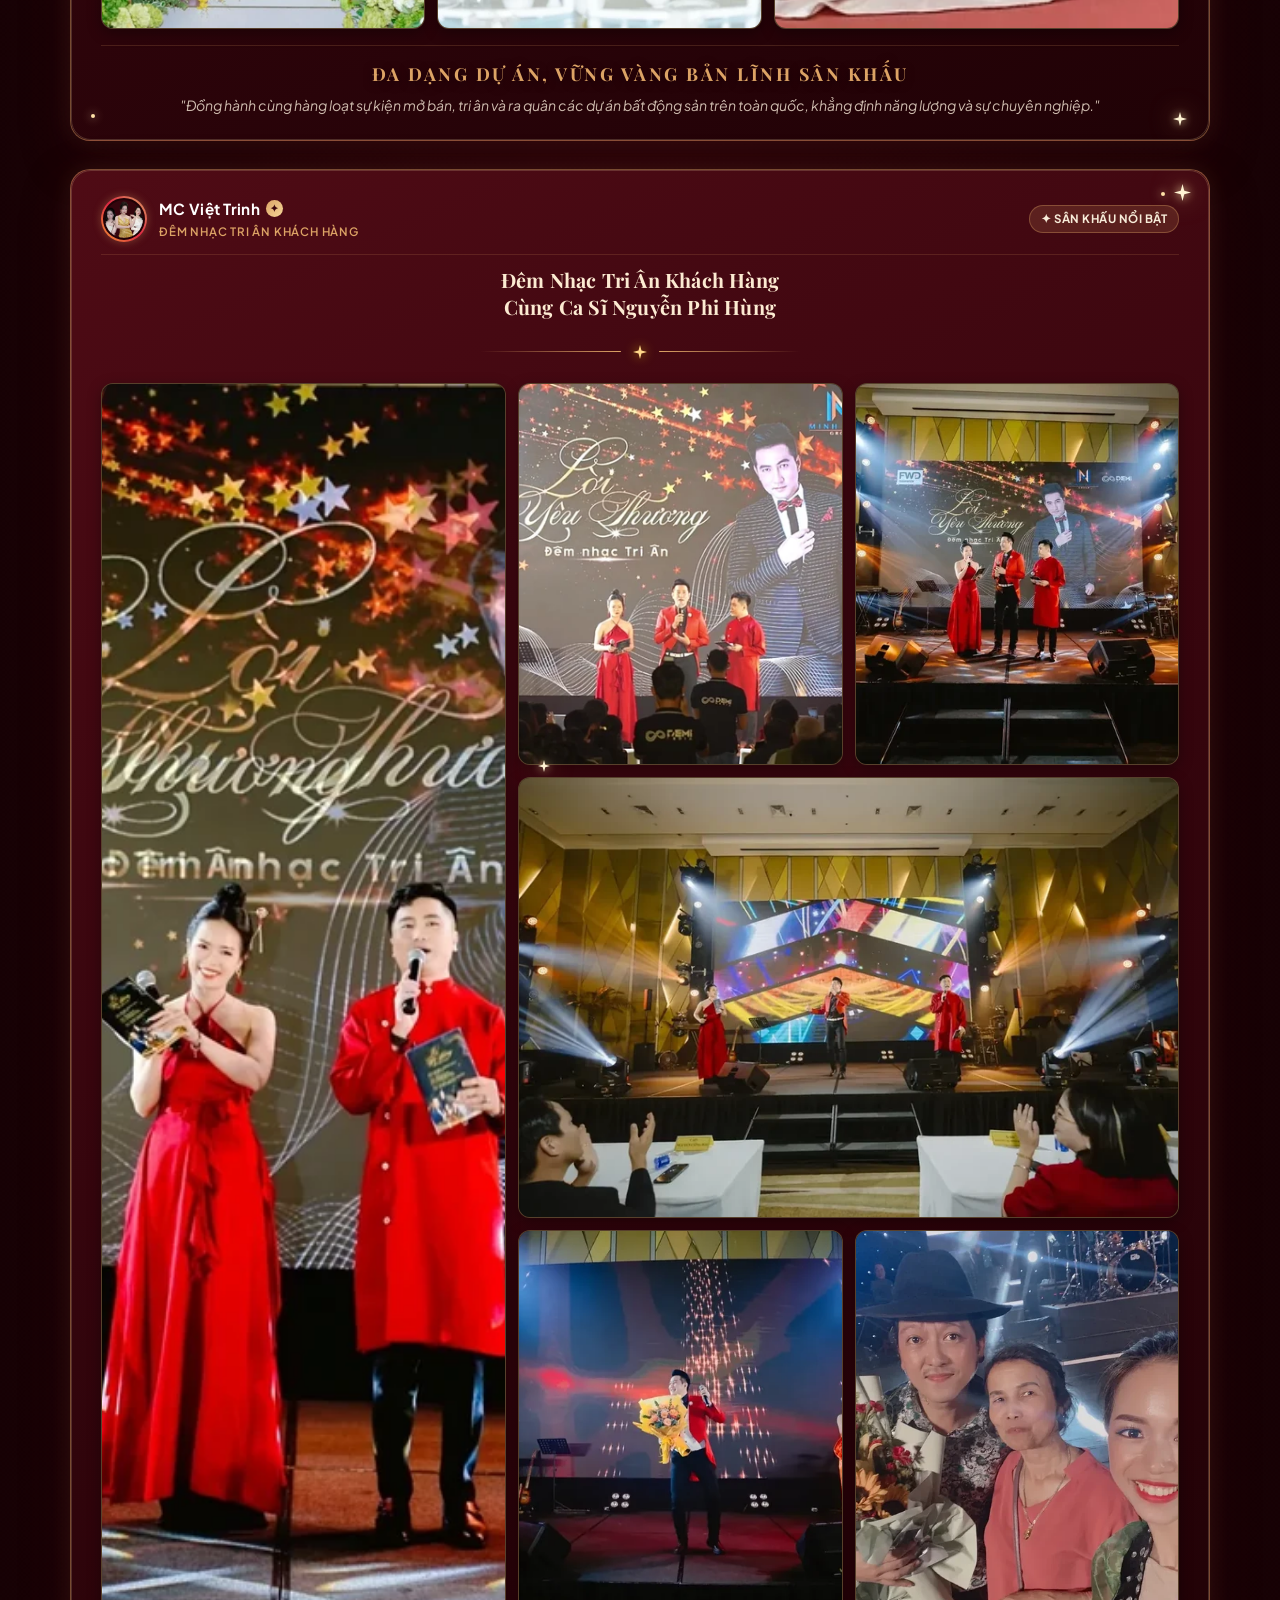
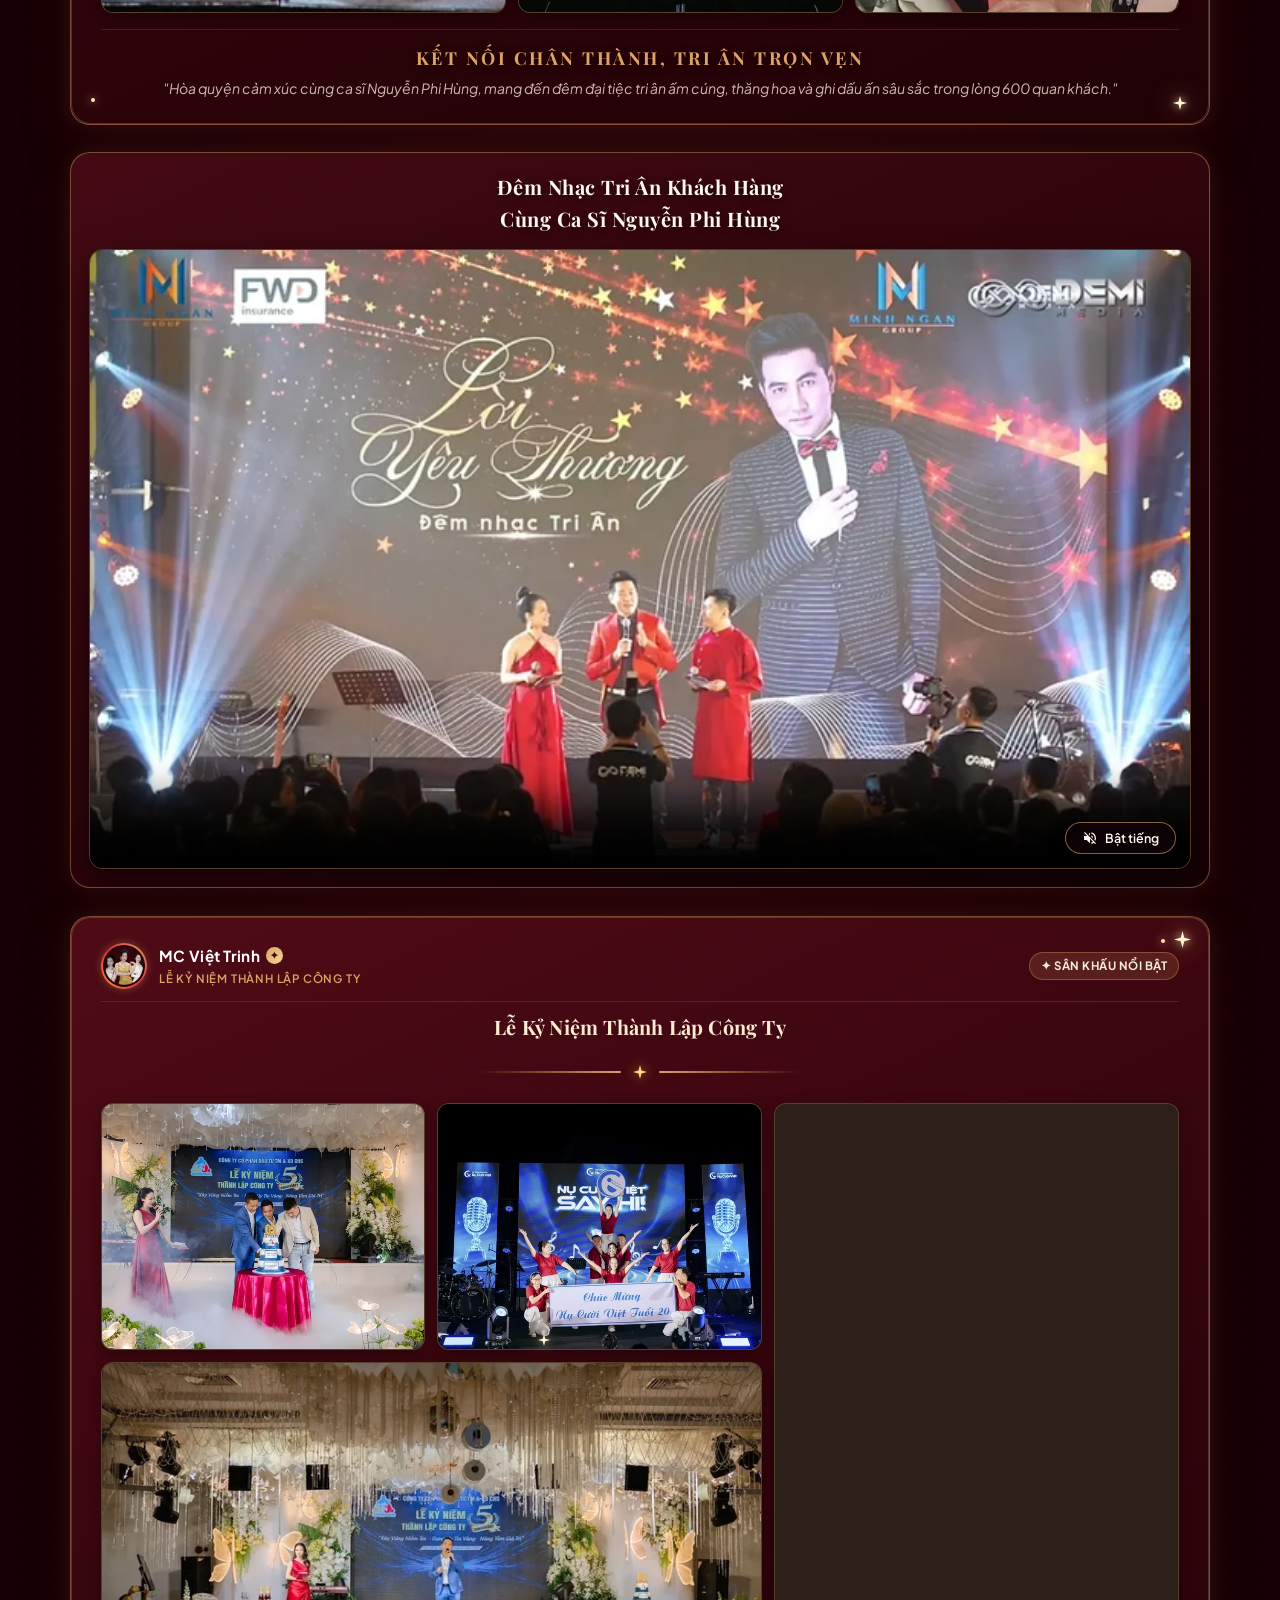
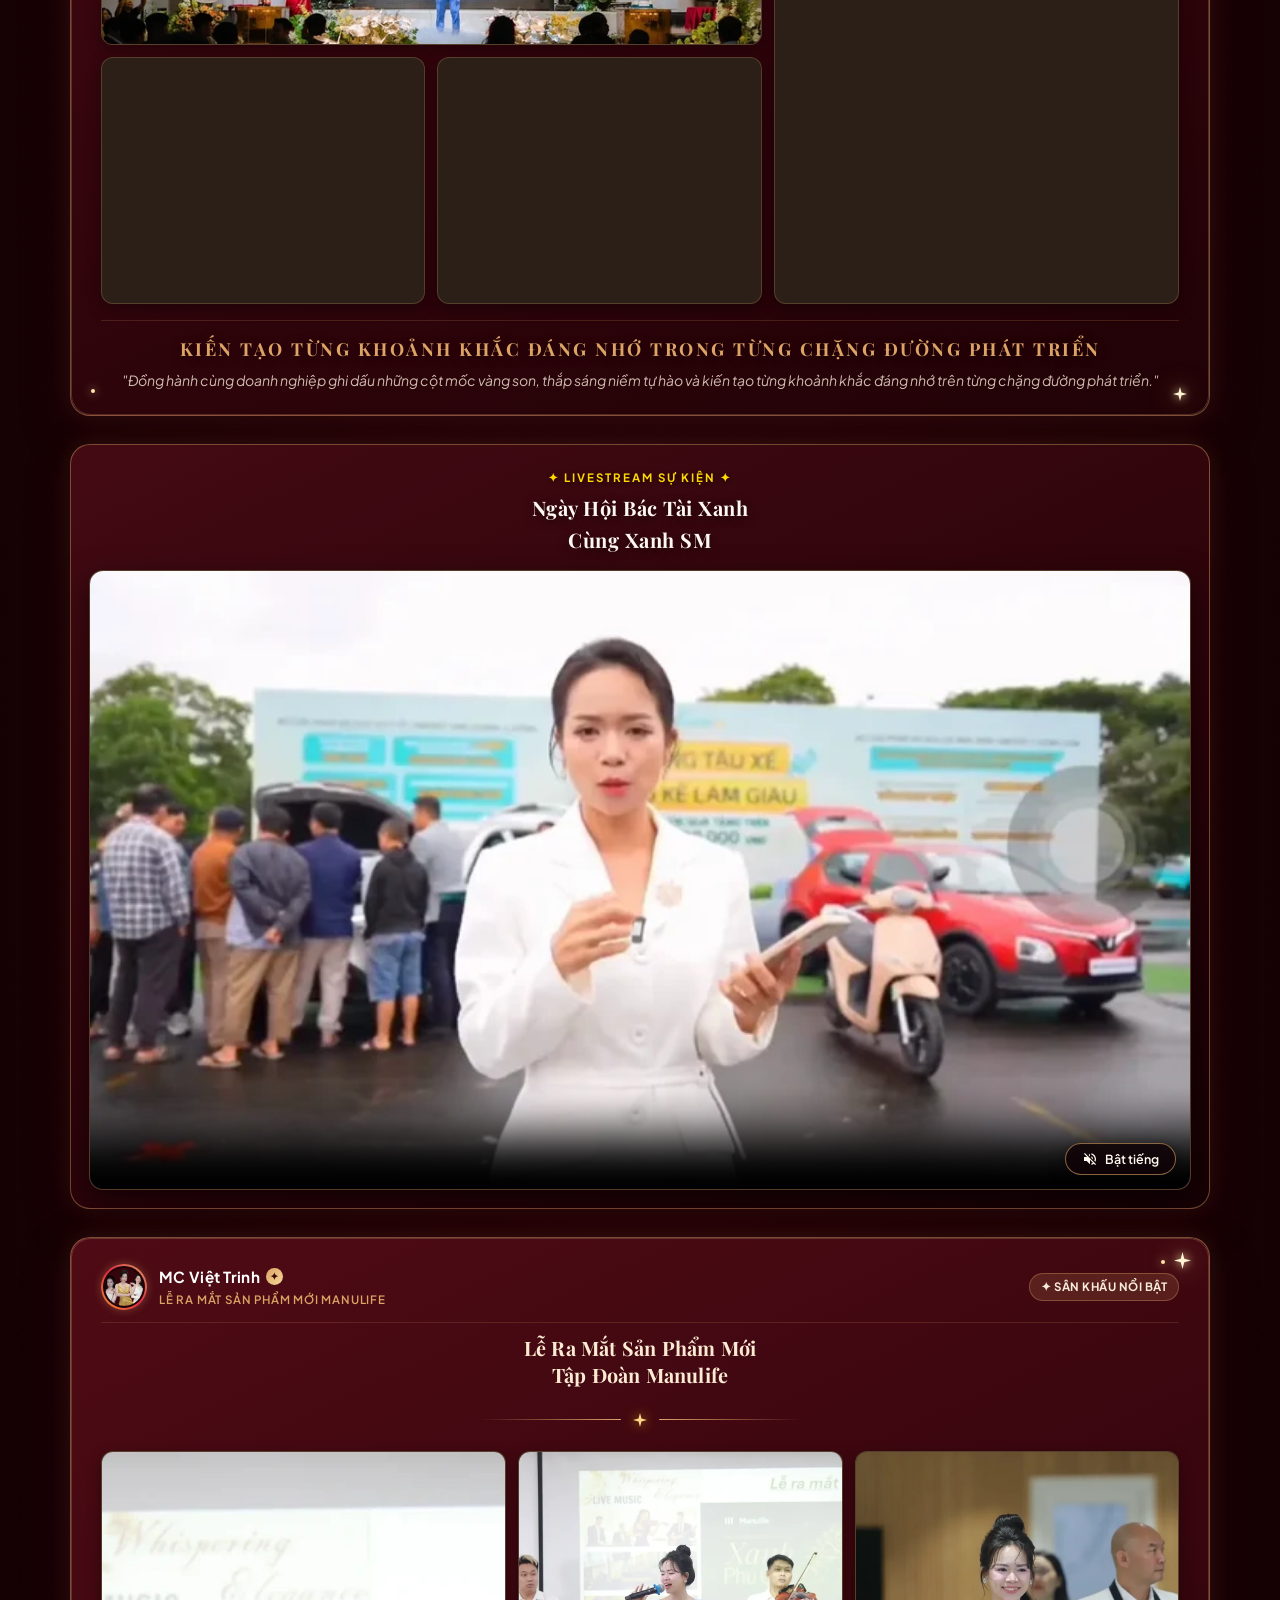
==== commit 95f2f120: "feat(video): toi uu scale down video va tu dong phat (autoplay on scroll) muot ma tren mobile" ====
--- a/index.html
+++ b/index.html
@@ -49,7 +49,7 @@
     rel="stylesheet">
 
   <!-- Main Stylesheet -->
-  <link rel="stylesheet" href="assets/css/style.css?v=53.0">
+  <link rel="stylesheet" href="assets/css/style.css?v=54.0">
 </head>
 
 <body class="curtain-locked">
@@ -978,7 +978,7 @@
               <h3 class="video-interlude-title">Lễ Ra Quân Chiến Binh Bất Động Sản</h3>
             </div>
             <div class="spotlight-video-wrapper">
-              <video muted loop playsinline webkit-playsinline controls preload="metadata"
+              <video autoplay muted loop playsinline webkit-playsinline controls preload="metadata"
                 poster="assets/sections/video/poster_le_kickoff_bds.webp">
                 <source src="assets/sections/video/le_kickoff_bds.mp4" type="video/mp4">
                 Trình duyệt không hỗ trợ phát video.
@@ -1467,7 +1467,7 @@
                   style="display:block">Cùng Ca Sĩ Nguyễn Phi Hùng</span></h3>
             </div>
             <div class="spotlight-video-wrapper">
-              <video muted loop playsinline webkit-playsinline controls preload="metadata"
+              <video autoplay muted loop playsinline webkit-playsinline controls preload="metadata"
                 poster="assets/sections/video/poster_nguyen_phi_hung.webp">
                 <source src="assets/sections/video/sk_nguyen_phi_hung.mp4" type="video/mp4">
                 Trình duyệt không hỗ trợ phát video.
@@ -1596,7 +1596,7 @@
                   style="display:block">Cùng <span class="brand-nowrap">Xanh&nbsp;SM</span></span></h3>
             </div>
             <div class="spotlight-video-wrapper">
-              <video muted loop playsinline webkit-playsinline controls preload="metadata"
+              <video autoplay muted loop playsinline webkit-playsinline controls preload="metadata"
                 poster="assets/sections/video/poster_video_1103.webp">
                 <source src="assets/sections/video/video_1103.mp4" type="video/mp4">
                 Trình duyệt không hỗ trợ phát video.
@@ -1828,7 +1828,7 @@
             <div class="spotlight-video-wrapper">
               <div class="spotlight-video-backdrop"
                 style="background-image: url('assets/sections/video/poster_hoi_thao.webp');"></div>
-              <video muted loop playsinline webkit-playsinline controls preload="metadata"
+              <video autoplay muted loop playsinline webkit-playsinline controls preload="metadata"
                 poster="assets/sections/video/poster_hoi_thao.webp">
                 <source src="assets/sections/video/hoi_thao.mp4" type="video/mp4">
                 Trình duyệt không hỗ trợ phát video.
@@ -2121,7 +2121,7 @@
             <div class="vp-stage is-portrait is-paused">
               <div class="vp-backdrop" style="background-image: url('assets/sections/video/poster_ky_niem_chs.webp');">
               </div>
-              <video class="vp-video" controls playsinline preload="none"
+              <video class="vp-video" controls playsinline webkit-playsinline preload="metadata"
                 poster="assets/sections/video/poster_ky_niem_chs.webp">
                 <source src="assets/sections/video/chao_ky_niem_5_nam_chs.mp4" type="video/mp4">
                 Trình duyệt không hỗ trợ phát video.
@@ -2370,7 +2370,7 @@
   </button>
 
   <!-- Script -->
-  <script src="assets/js/main.js?v=31.0"></script>
+  <script src="assets/js/main.js?v=32.0"></script>
 </body>
 
 </html>
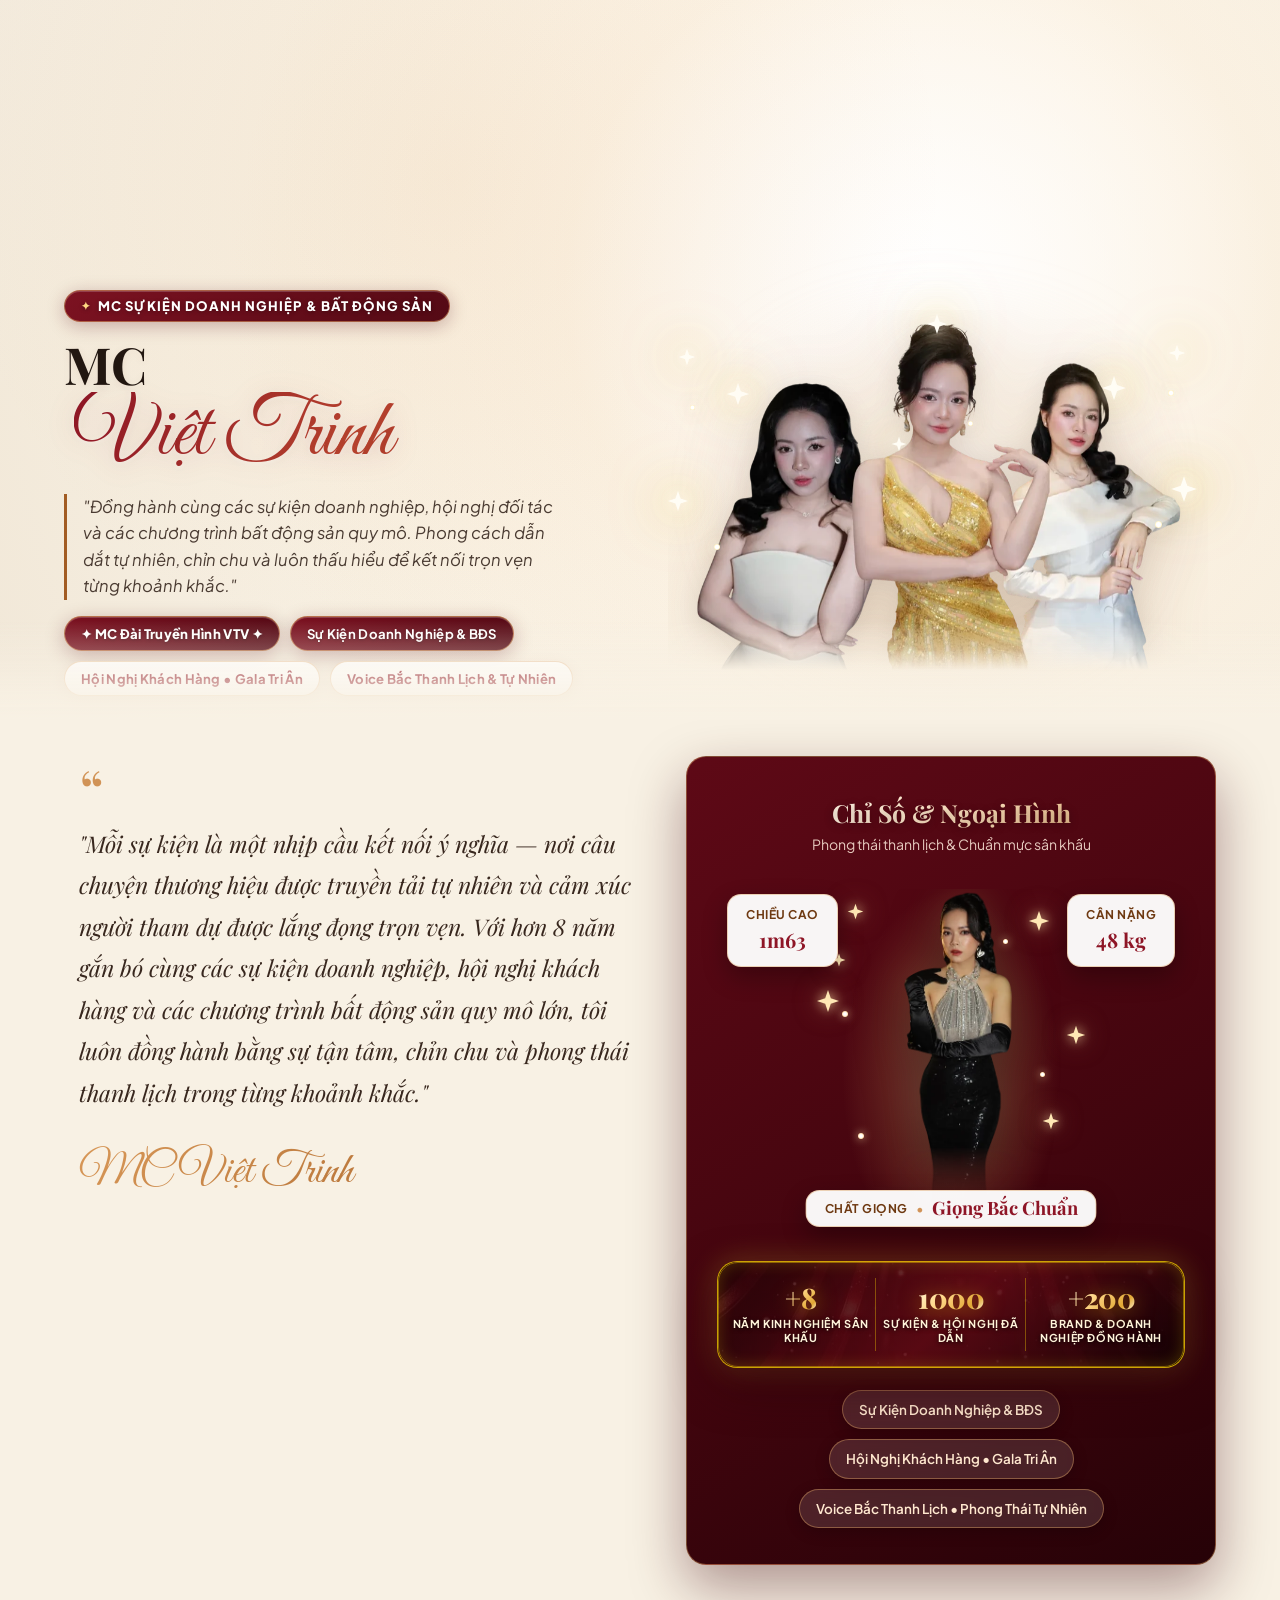
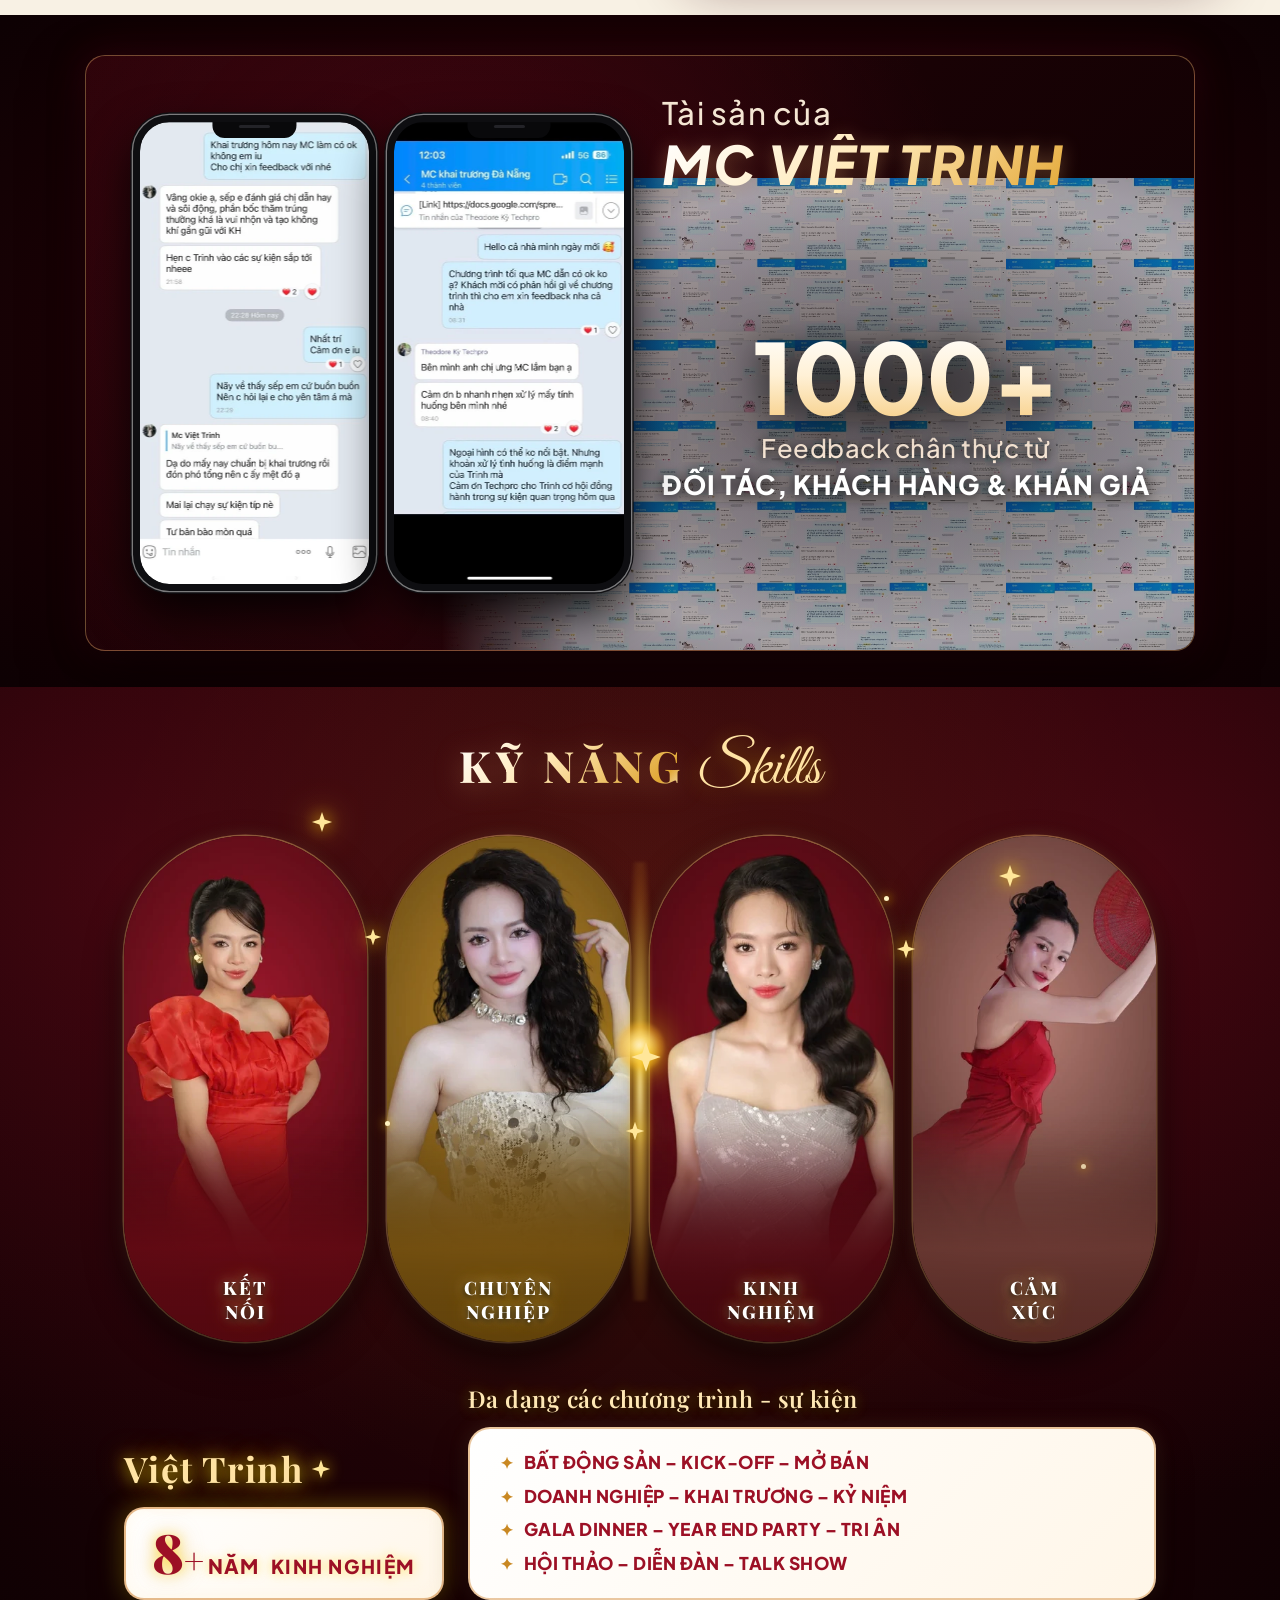
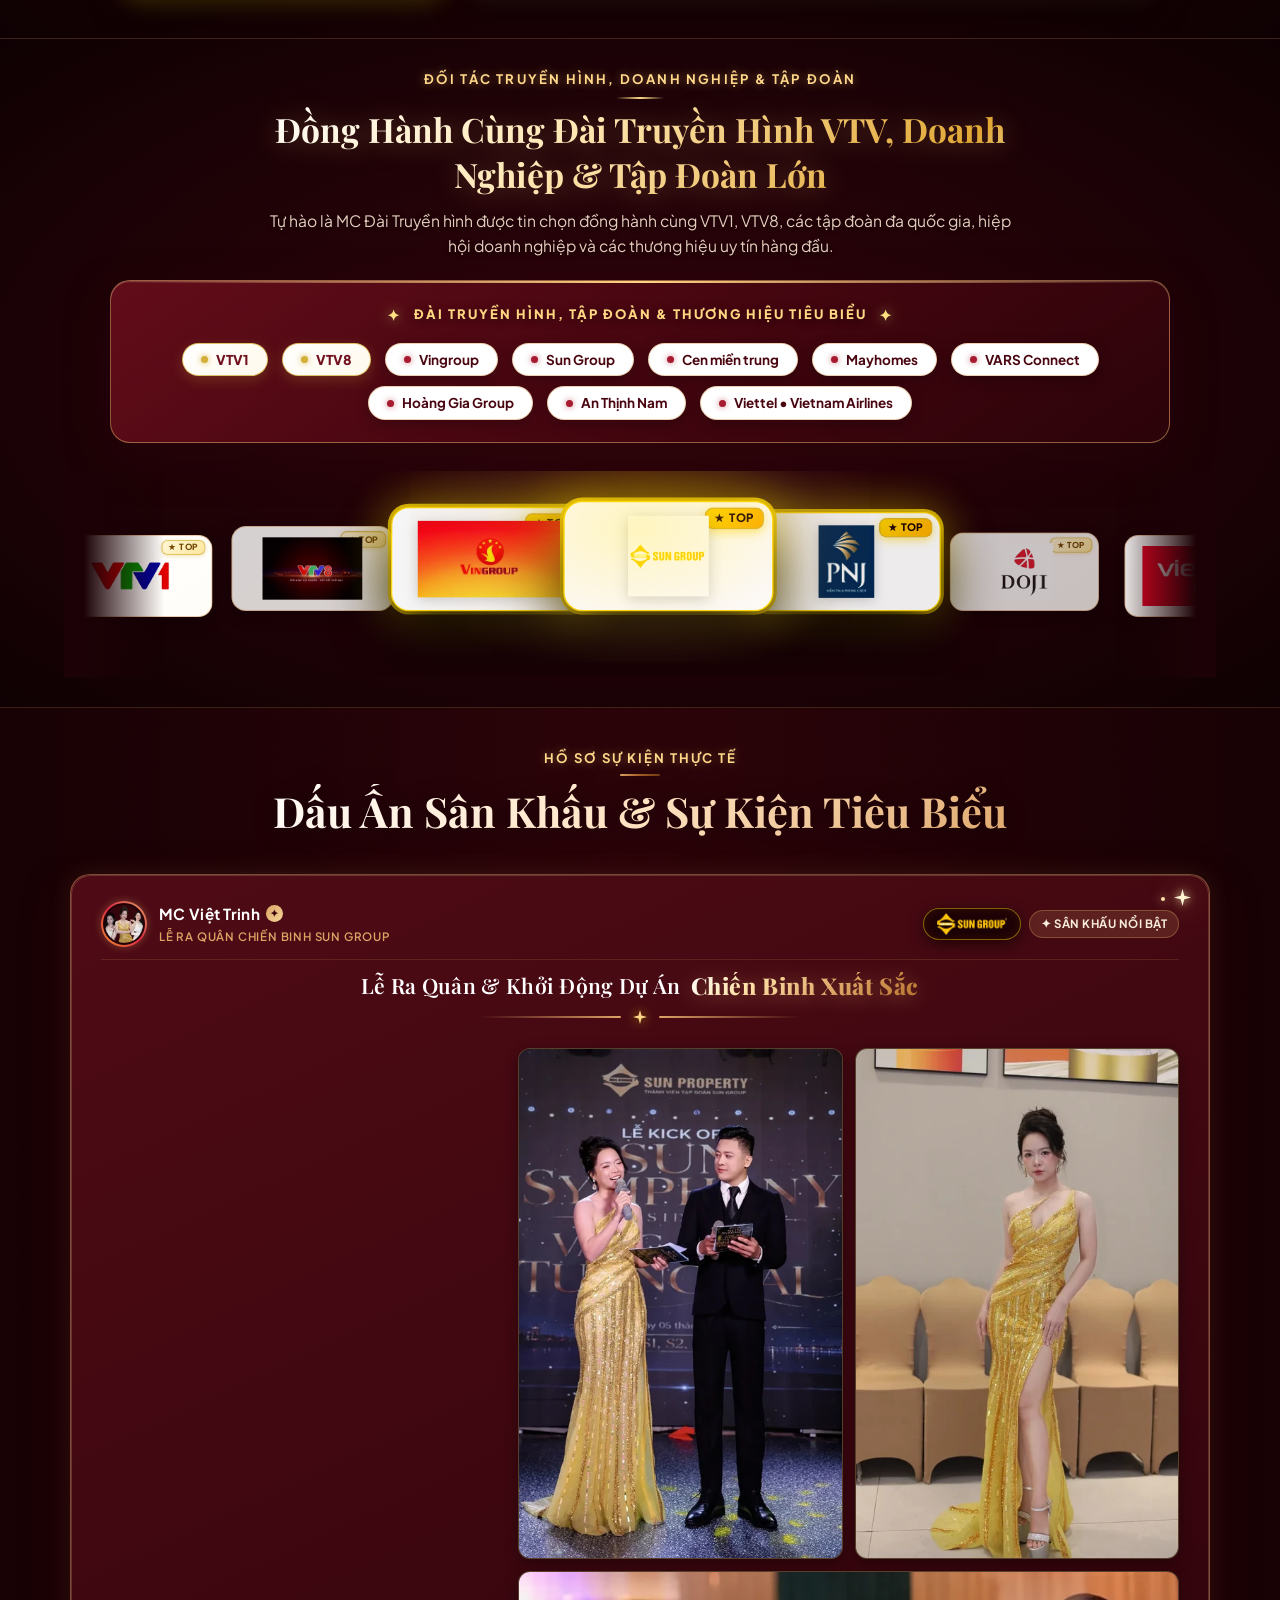
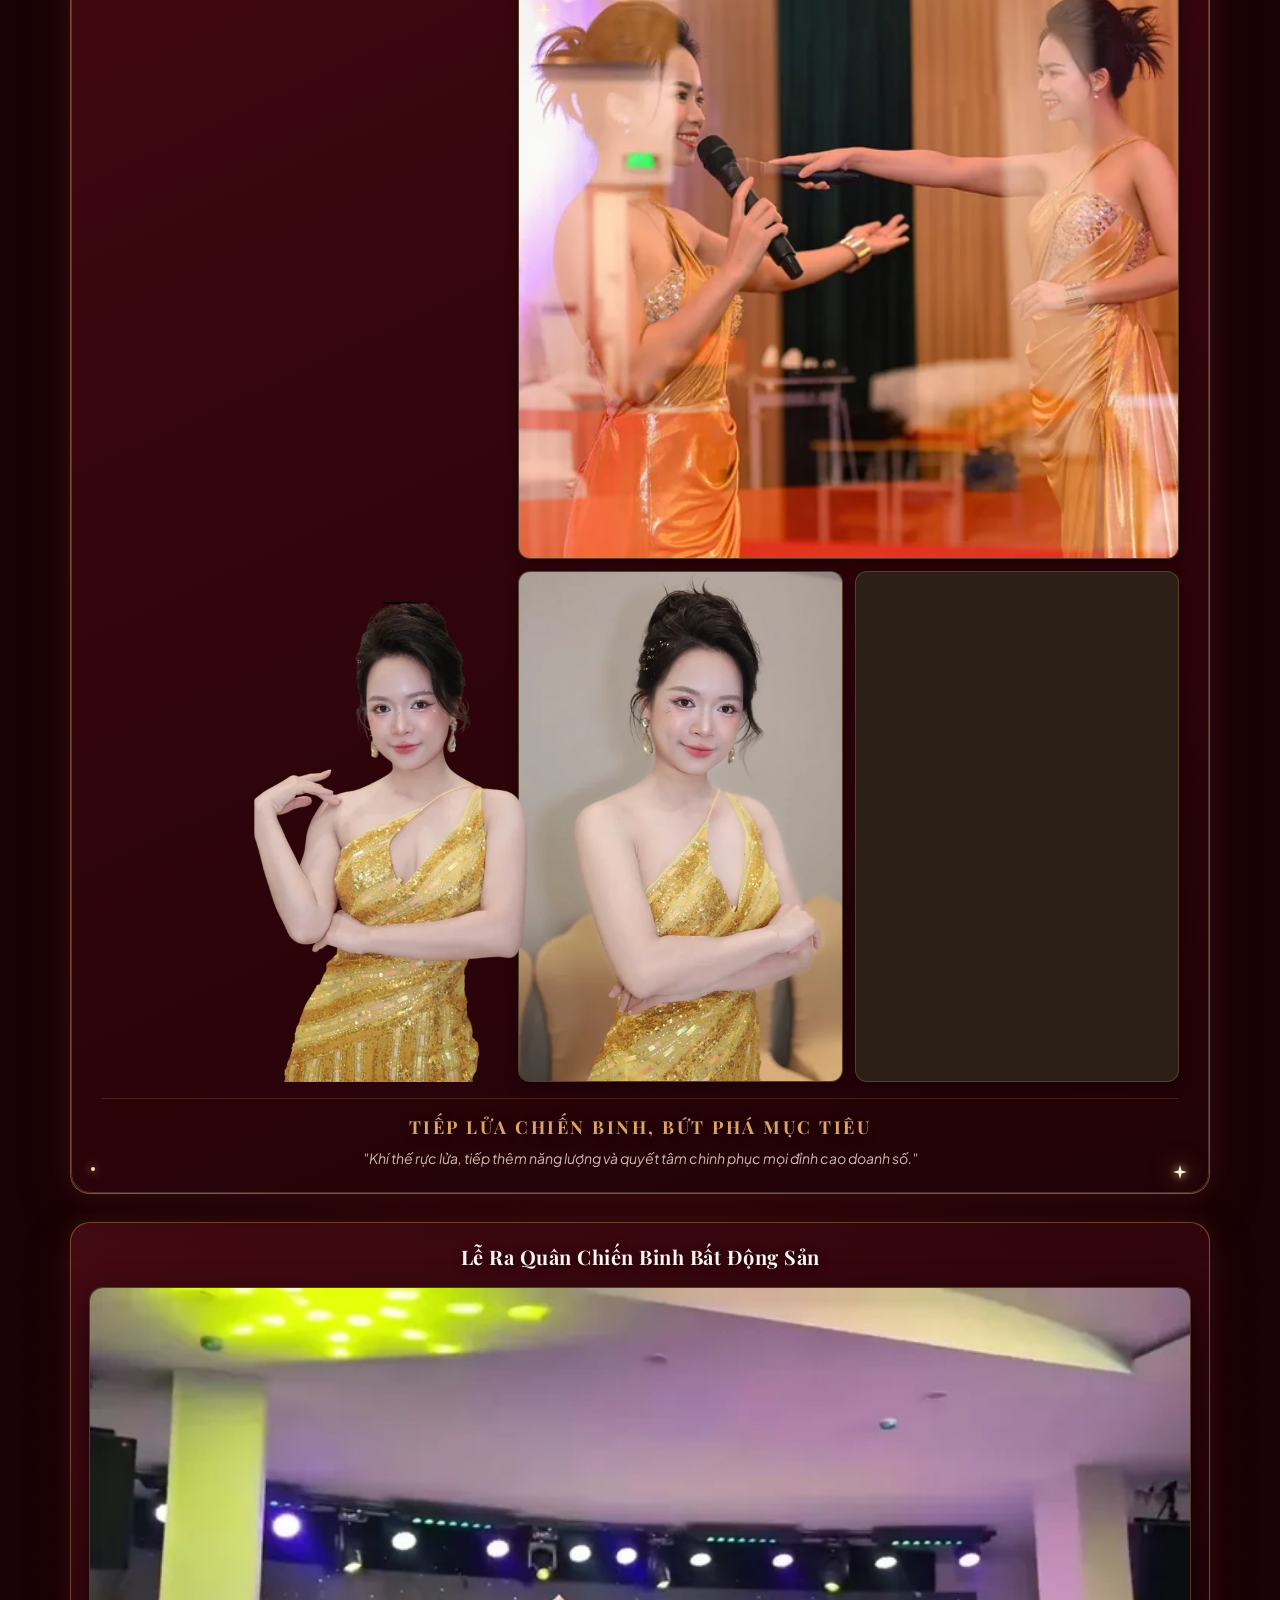
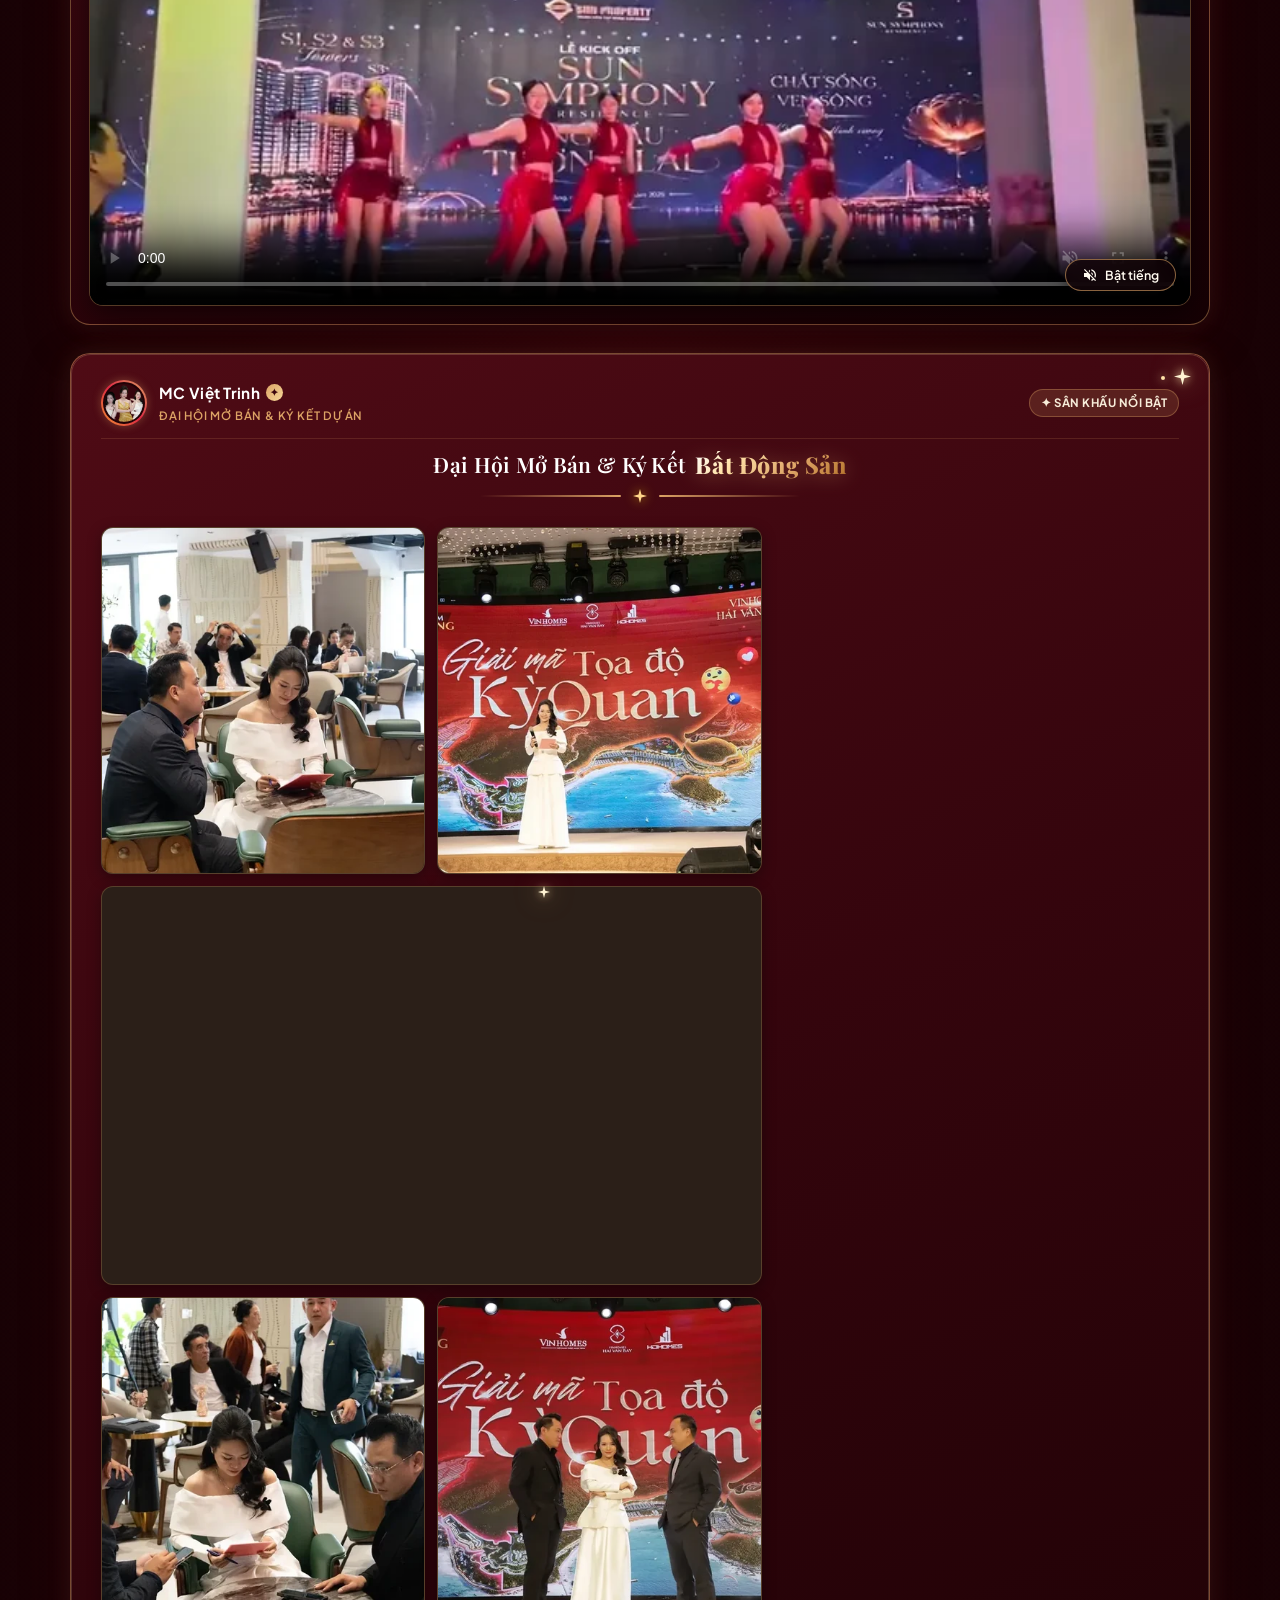
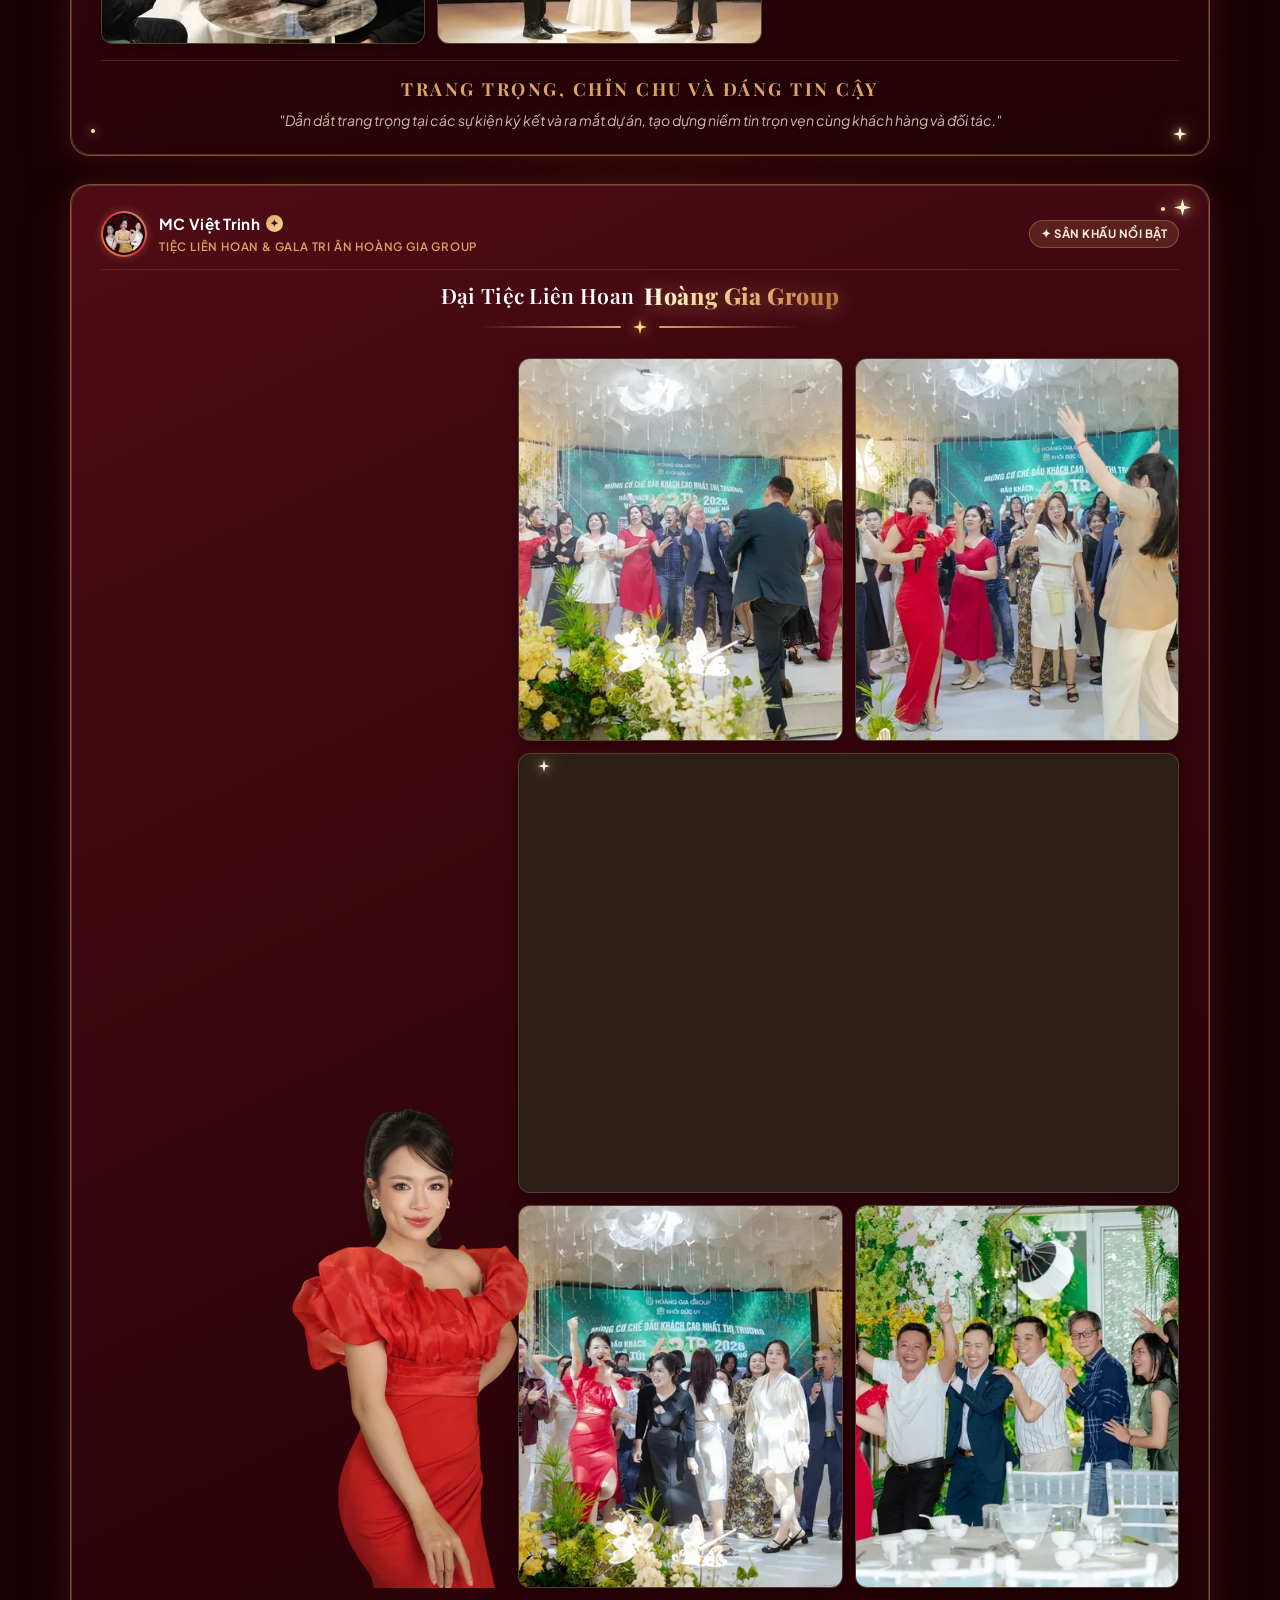
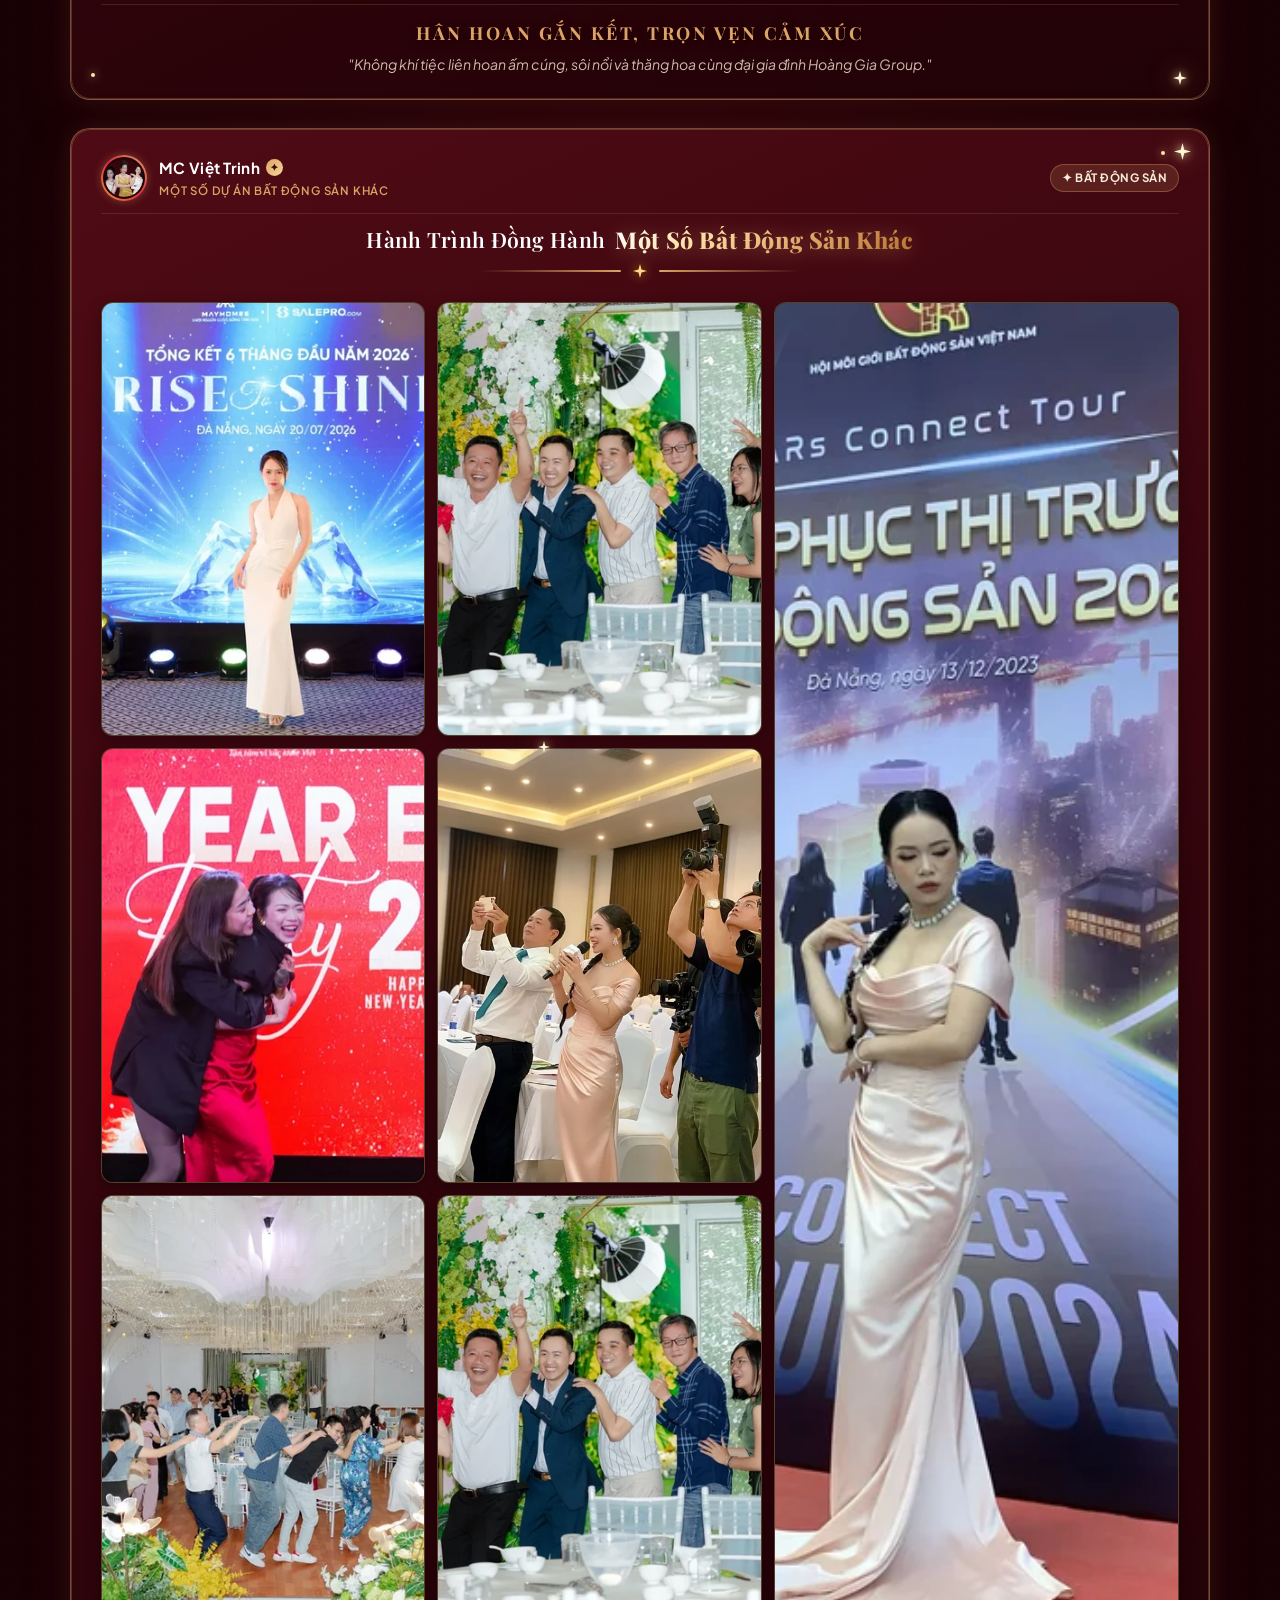
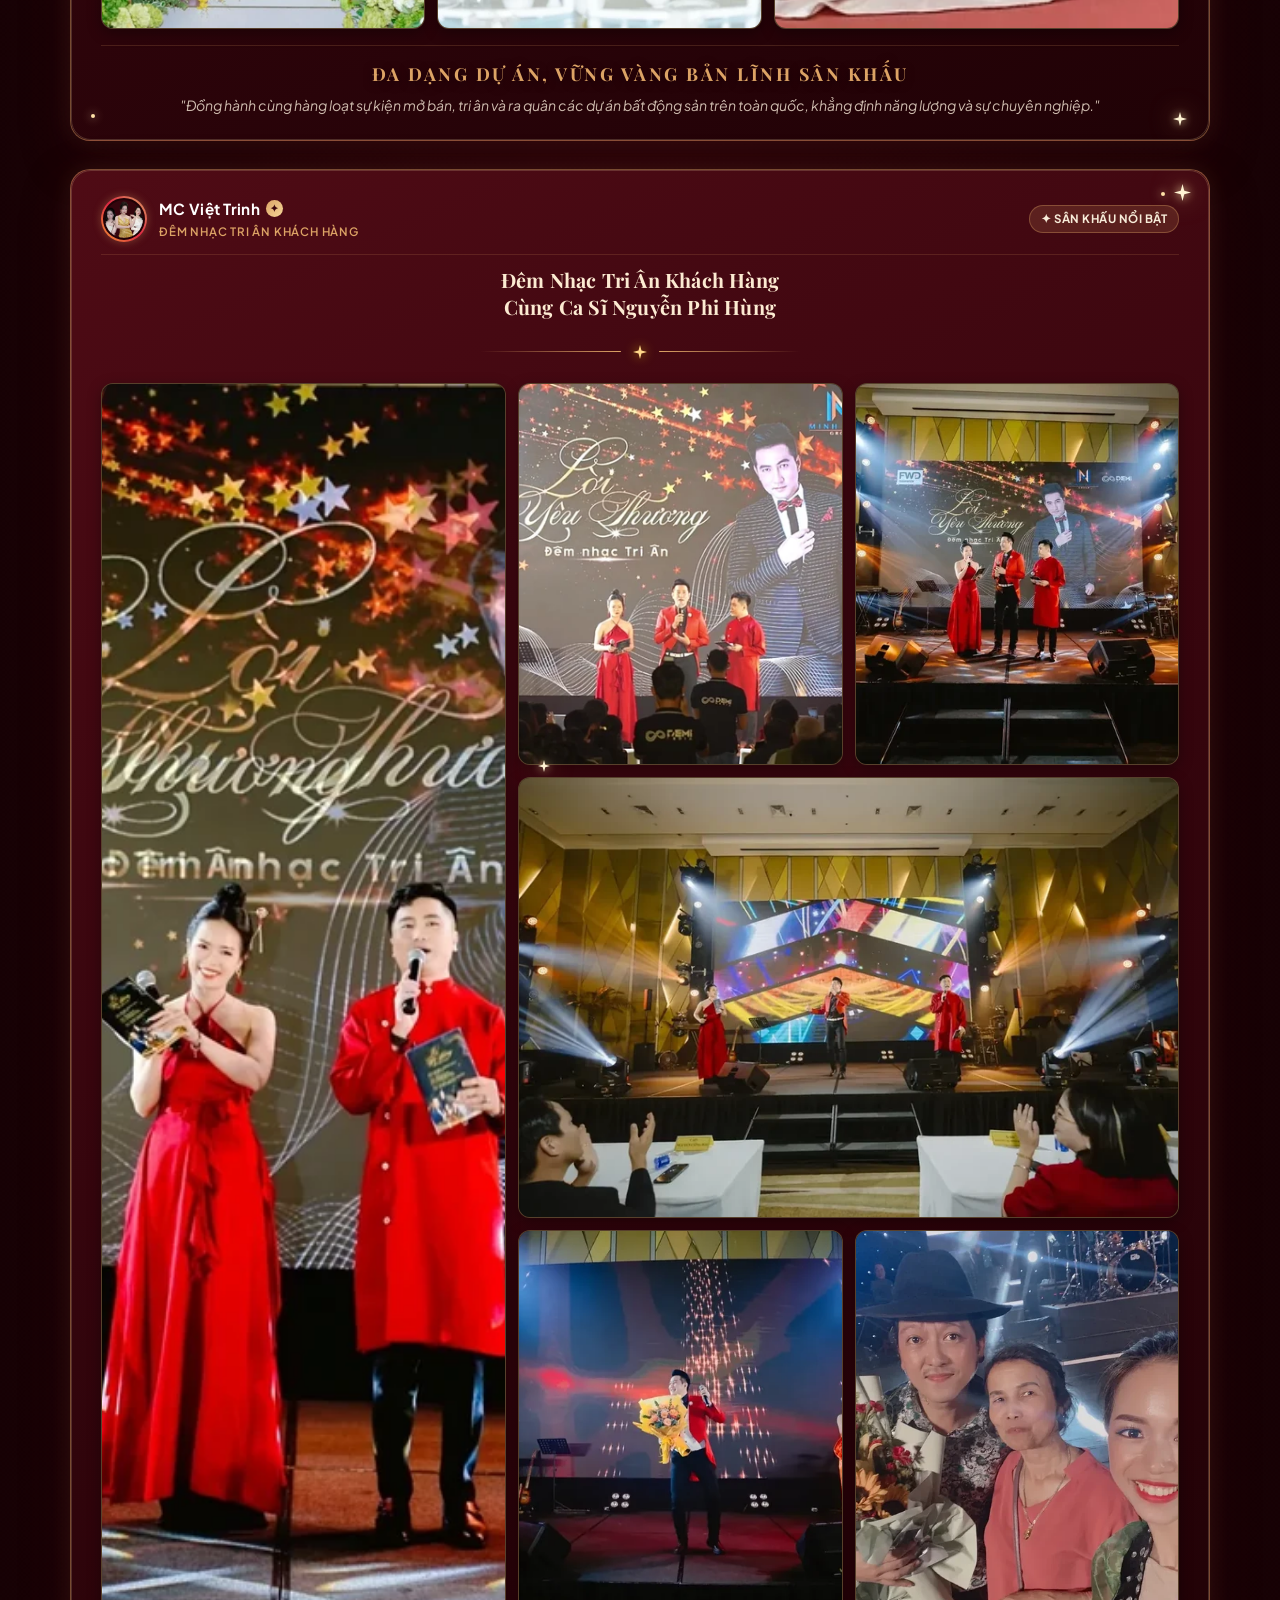
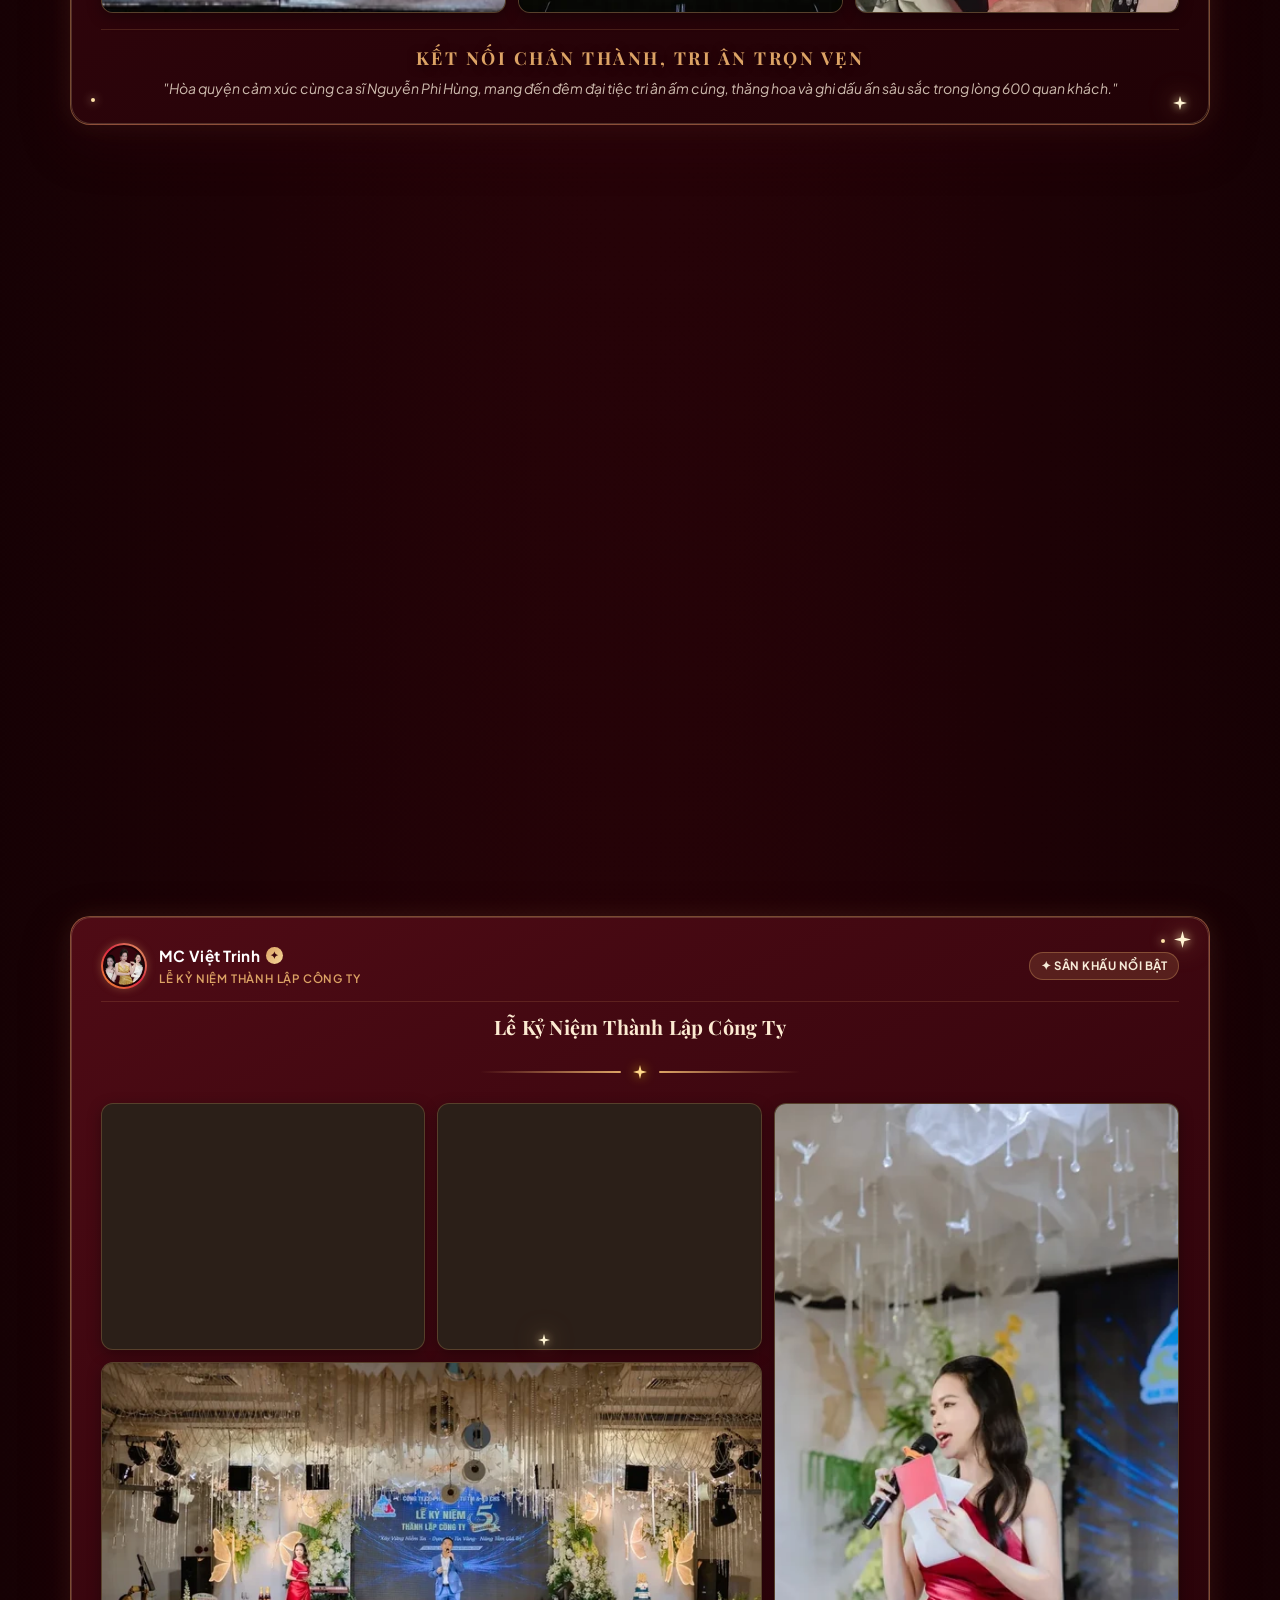
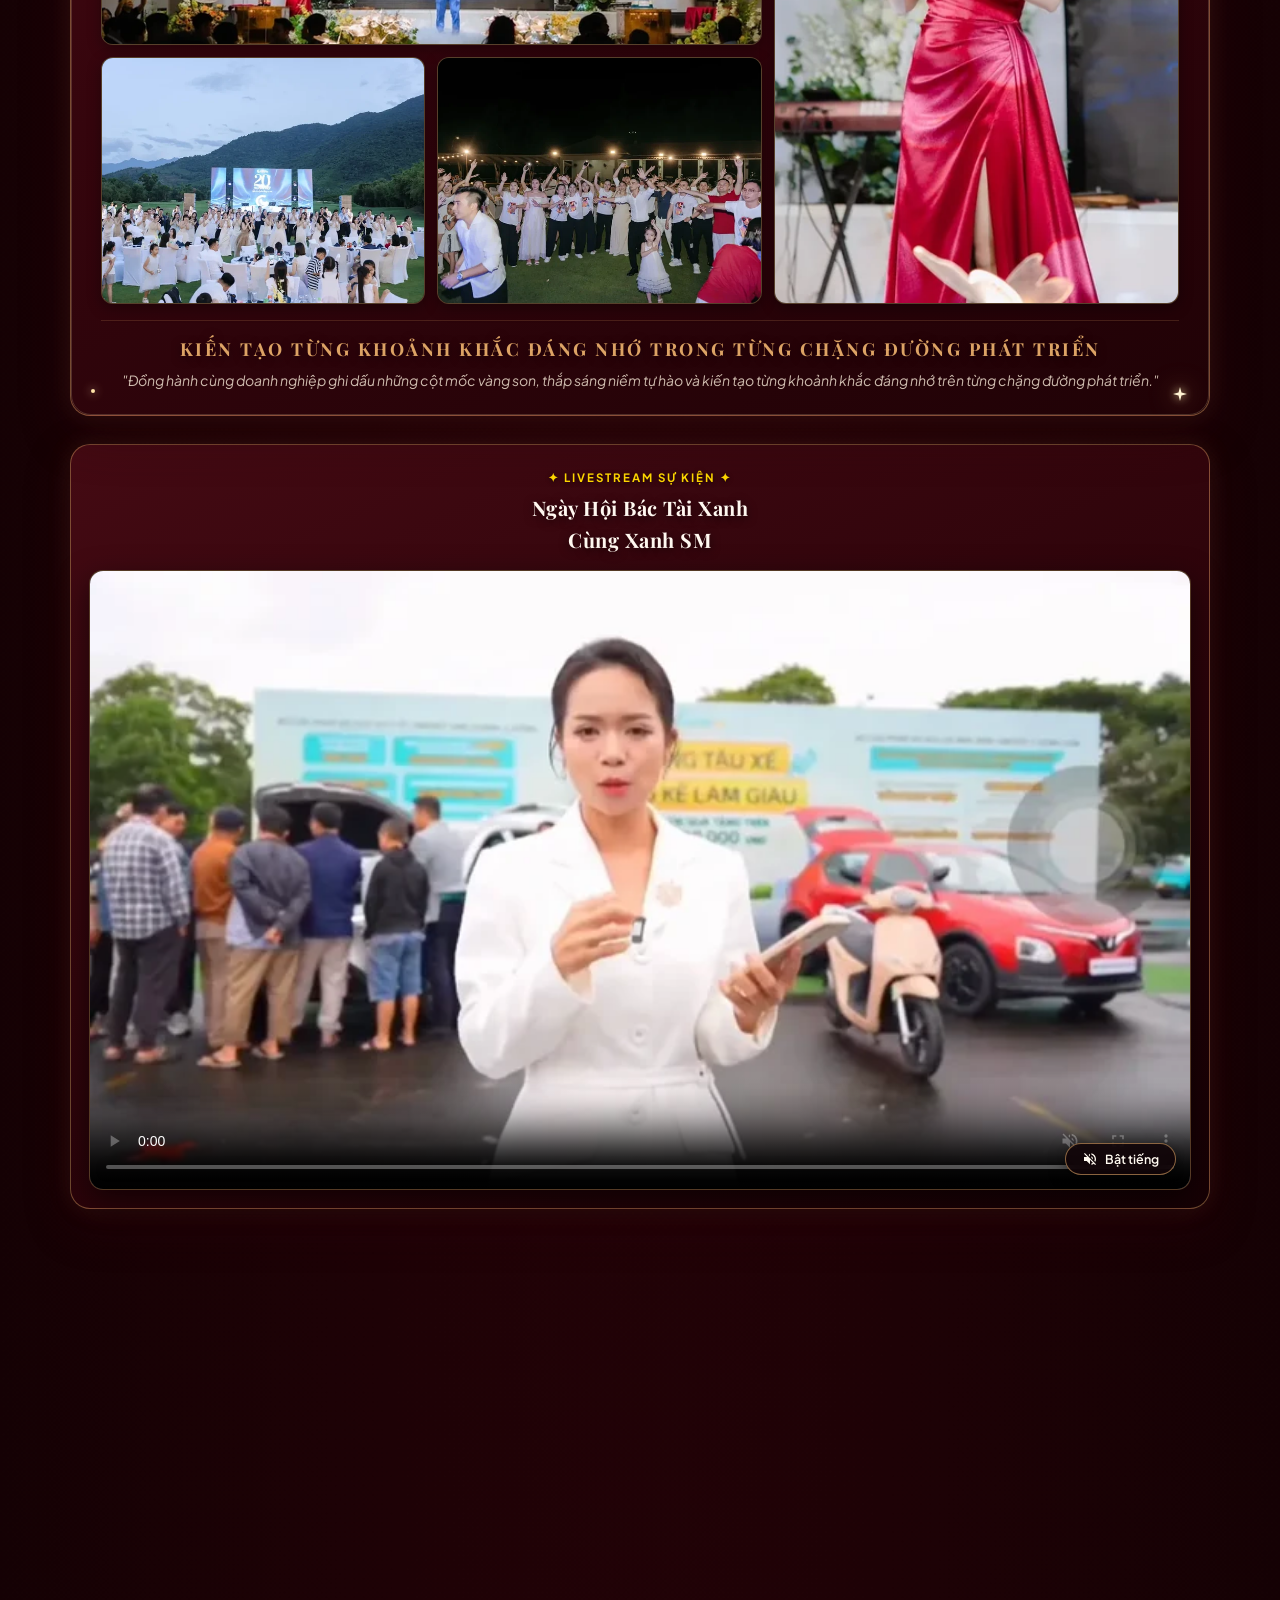
==== commit 75ab96a0: "fix(animation): loai bo hoan toan hieu ung fade out, hien fade in 1 lan duy nhat va co dinh khong la" ====
--- a/index.html
+++ b/index.html
@@ -49,7 +49,7 @@
     rel="stylesheet">
 
   <!-- Main Stylesheet -->
-  <link rel="stylesheet" href="assets/css/style.css?v=54.0">
+  <link rel="stylesheet" href="assets/css/style.css?v=55.0">
 </head>
 
 <body class="curtain-locked">
@@ -2370,7 +2370,7 @@
   </button>
 
   <!-- Script -->
-  <script src="assets/js/main.js?v=32.0"></script>
+  <script src="assets/js/main.js?v=33.0"></script>
 </body>
 
 </html>
--- a/assets/css/style.css
+++ b/assets/css/style.css
@@ -5657,6 +5657,18 @@
     margin: 0 auto;
   }
 
+  body.curtain-revealed .intro-quote-box .quote-icon-large,
+  body.curtain-revealed .intro-quote-box .quote-text,
+  body.curtain-revealed .intro-quote-box .quote-author-sign,
+  .intro-quote-box.is-revealed .quote-icon-large,
+  .intro-quote-box.is-revealed .quote-text,
+  .intro-quote-box.is-revealed .quote-author-sign {
+    opacity: 1 !important;
+    transform: none !important;
+    filter: none !important;
+    animation: none !important;
+  }
+
   .body-stats-card {
     width: 100% !important;
     max-width: 100% !important;
@@ -6423,21 +6435,31 @@
 }
 
 /* ========================================================
-   SCROLL REVEAL (ONE-TIME SMOOTH ENTRANCE)
+   SCROLL REVEAL (CHỈ HIỆN 1 LẦN DUY NHẤT - KHÔNG FADE OUT, KHÔNG LẶP LẠI)
    ======================================================== */
 .reveal-on-scroll {
   opacity: 0;
-  transform: translateY(22px);
-  transition: opacity 0.75s cubic-bezier(0.16, 1, 0.3, 1),
-    transform 0.75s cubic-bezier(0.16, 1, 0.3, 1);
+  transform: translateY(16px);
+  transition: opacity 0.4s ease-out, transform 0.4s ease-out;
   will-change: opacity, transform;
 }
 
 .reveal-on-scroll.in-view,
 .reveal-on-scroll.is-revealed {
-  opacity: 1;
-  transform: translateY(0);
-  will-change: auto;
+  opacity: 1 !important;
+  transform: none !important;
+  transition: none !important;
+  will-change: auto !important;
+}
+
+/* Trên thiết bị di động: Hiển thị 100% tự nhiên ngay từ đầu, hoàn toàn không cần chờ animation fade in/out */
+@media (max-width: 768px) {
+  .reveal-on-scroll {
+    opacity: 1 !important;
+    transform: none !important;
+    transition: none !important;
+    will-change: auto !important;
+  }
 }
 
 @media (prefers-reduced-motion: reduce) {
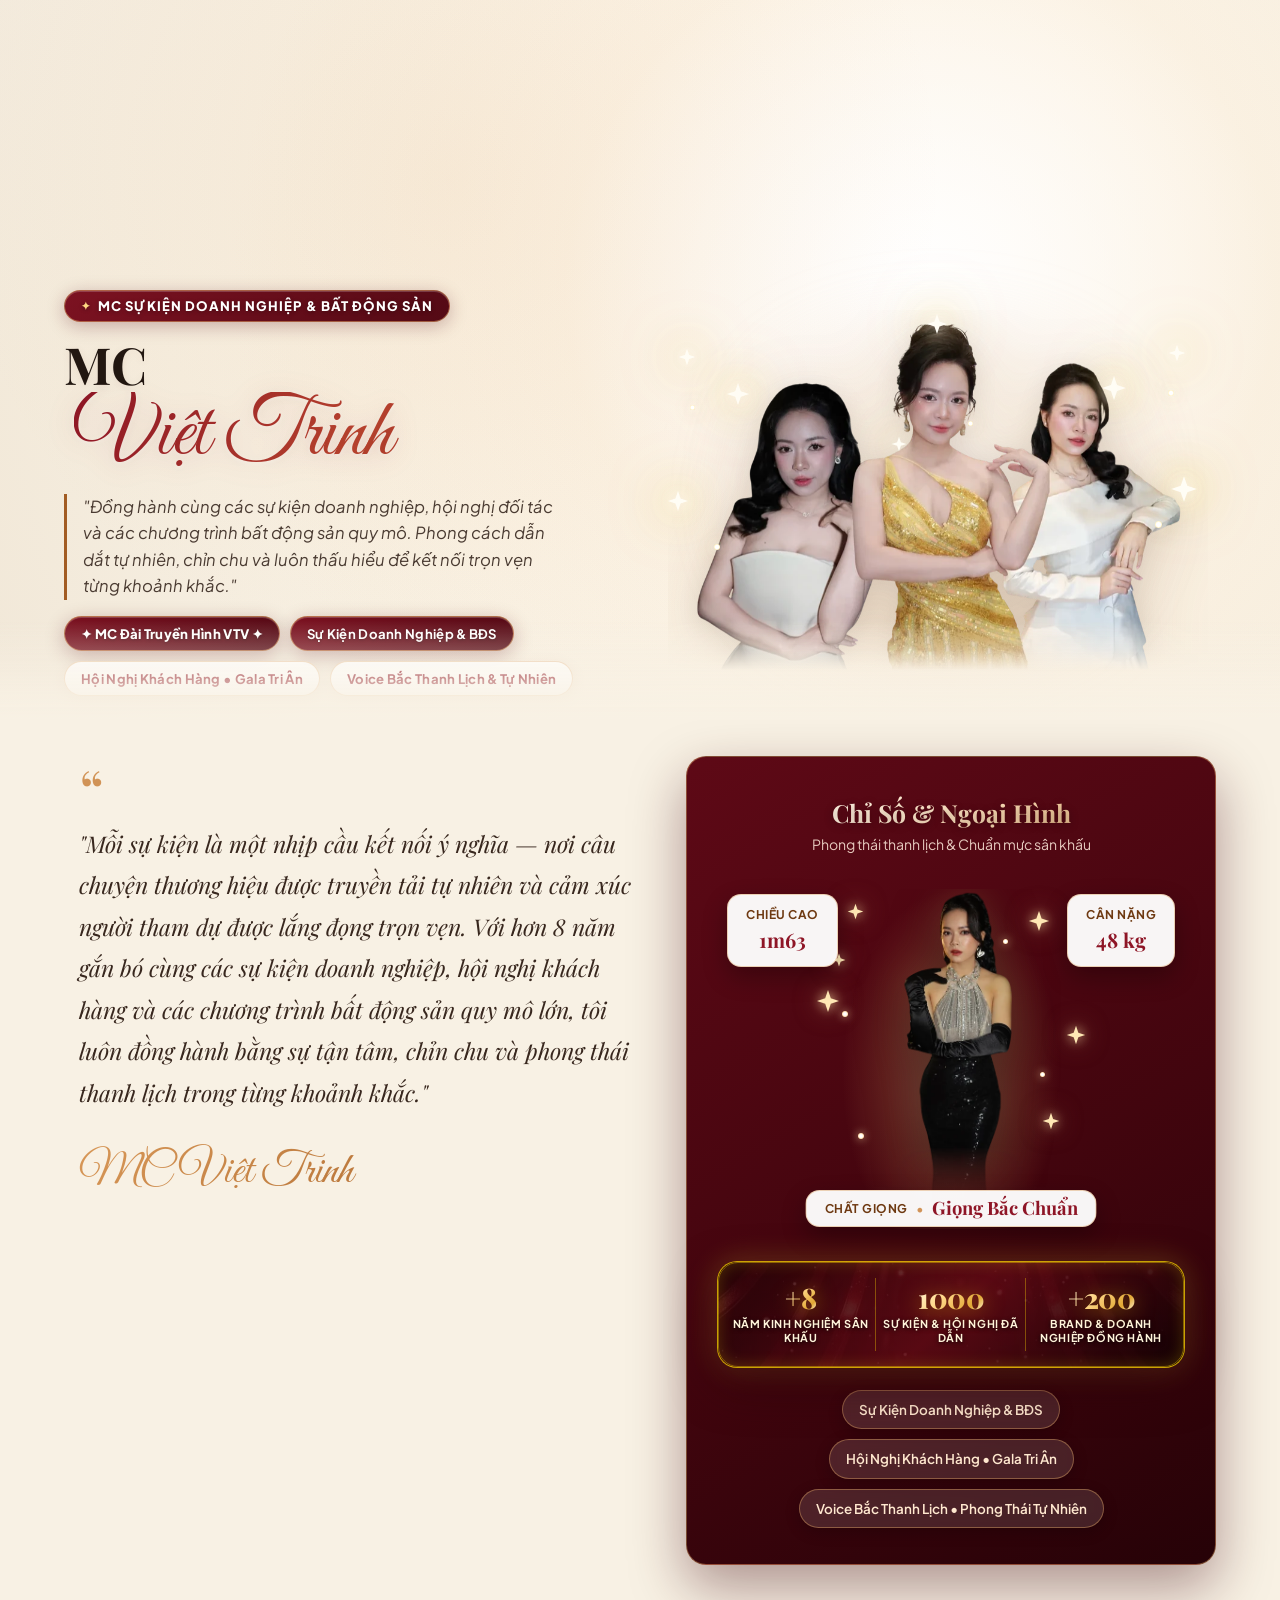
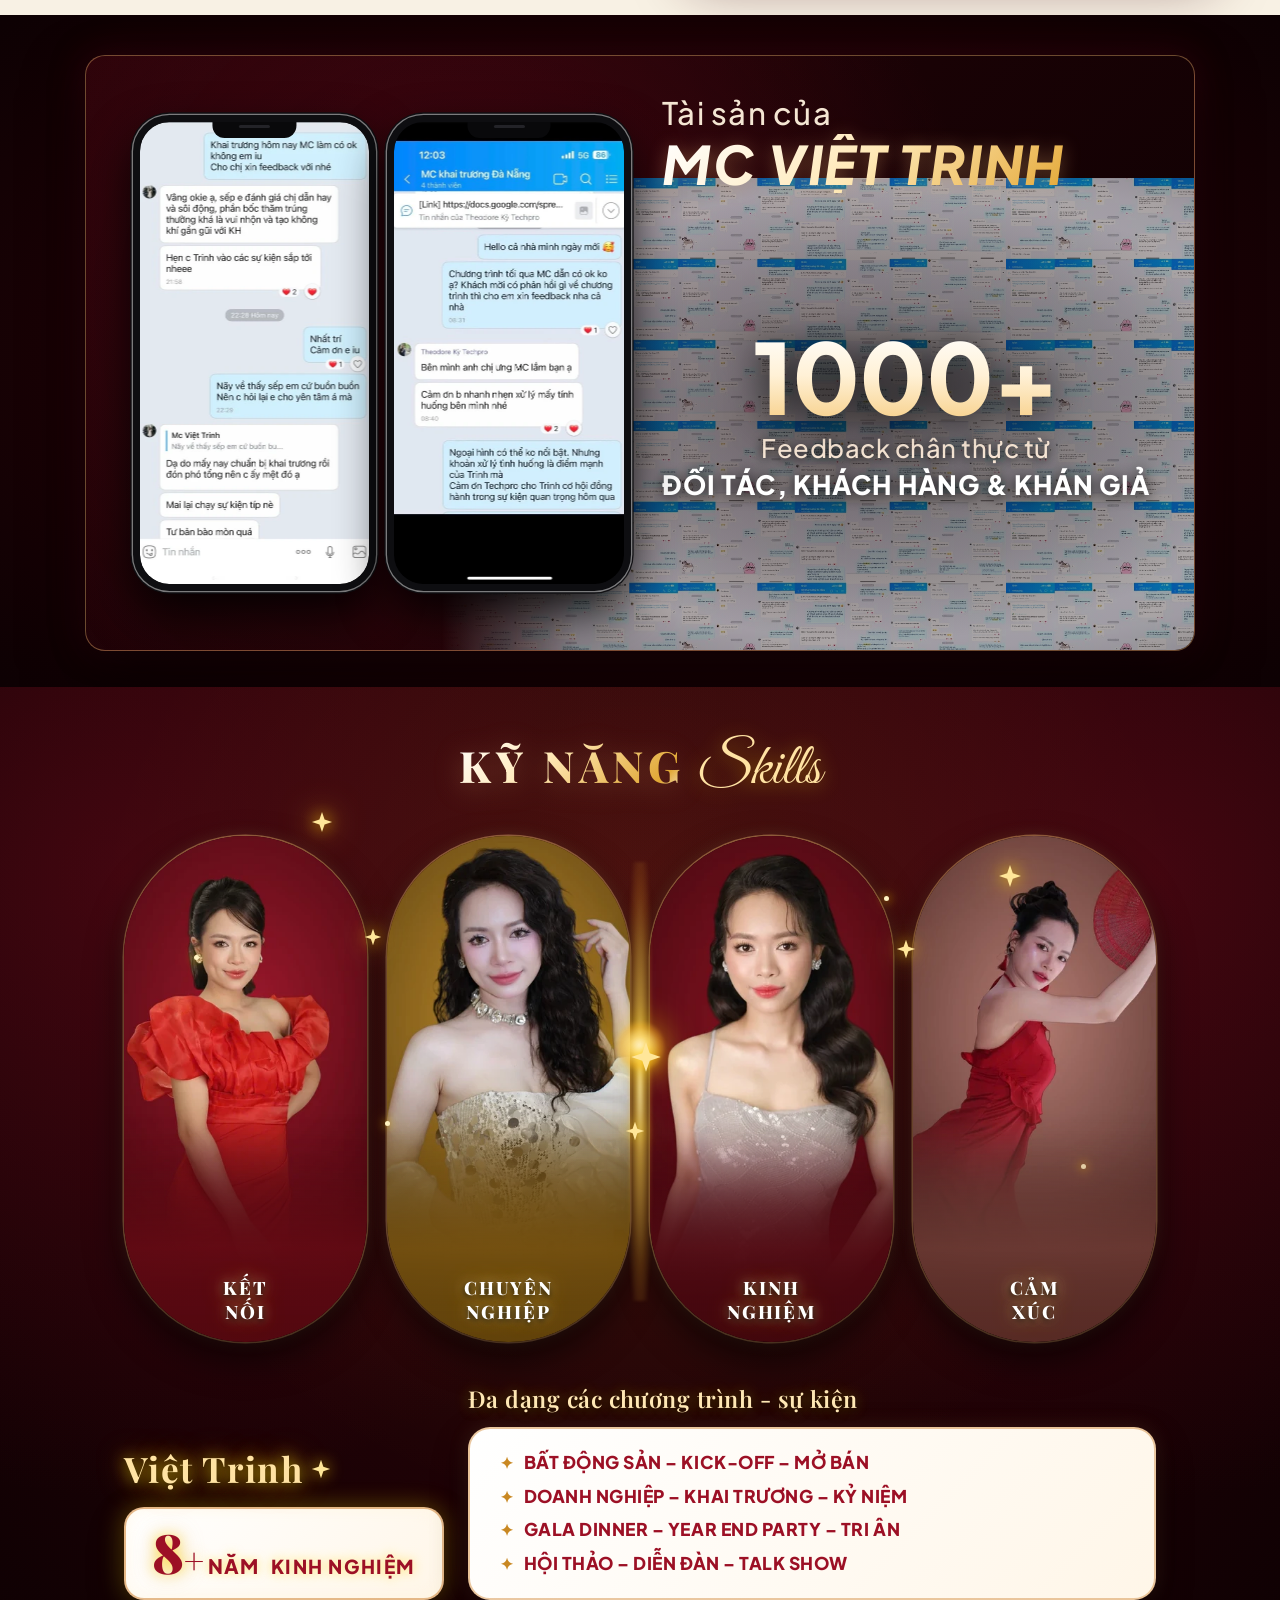
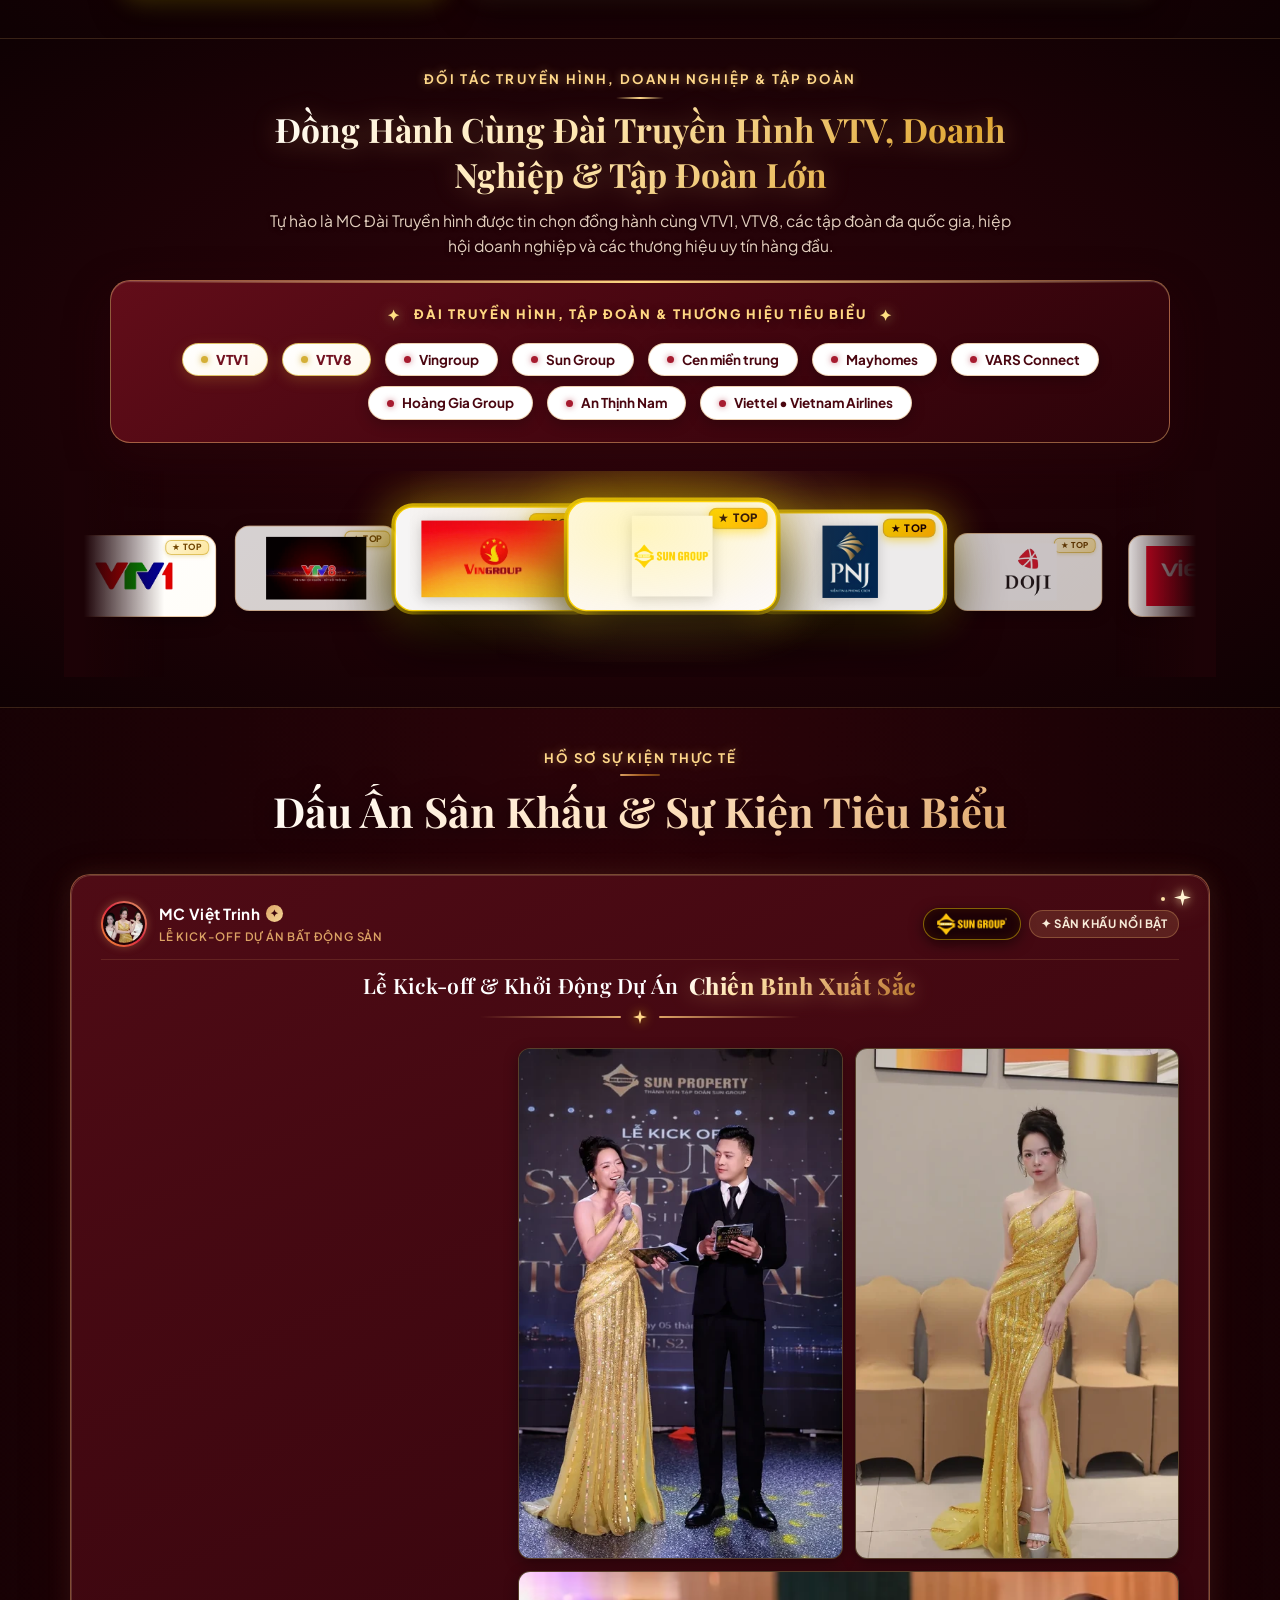
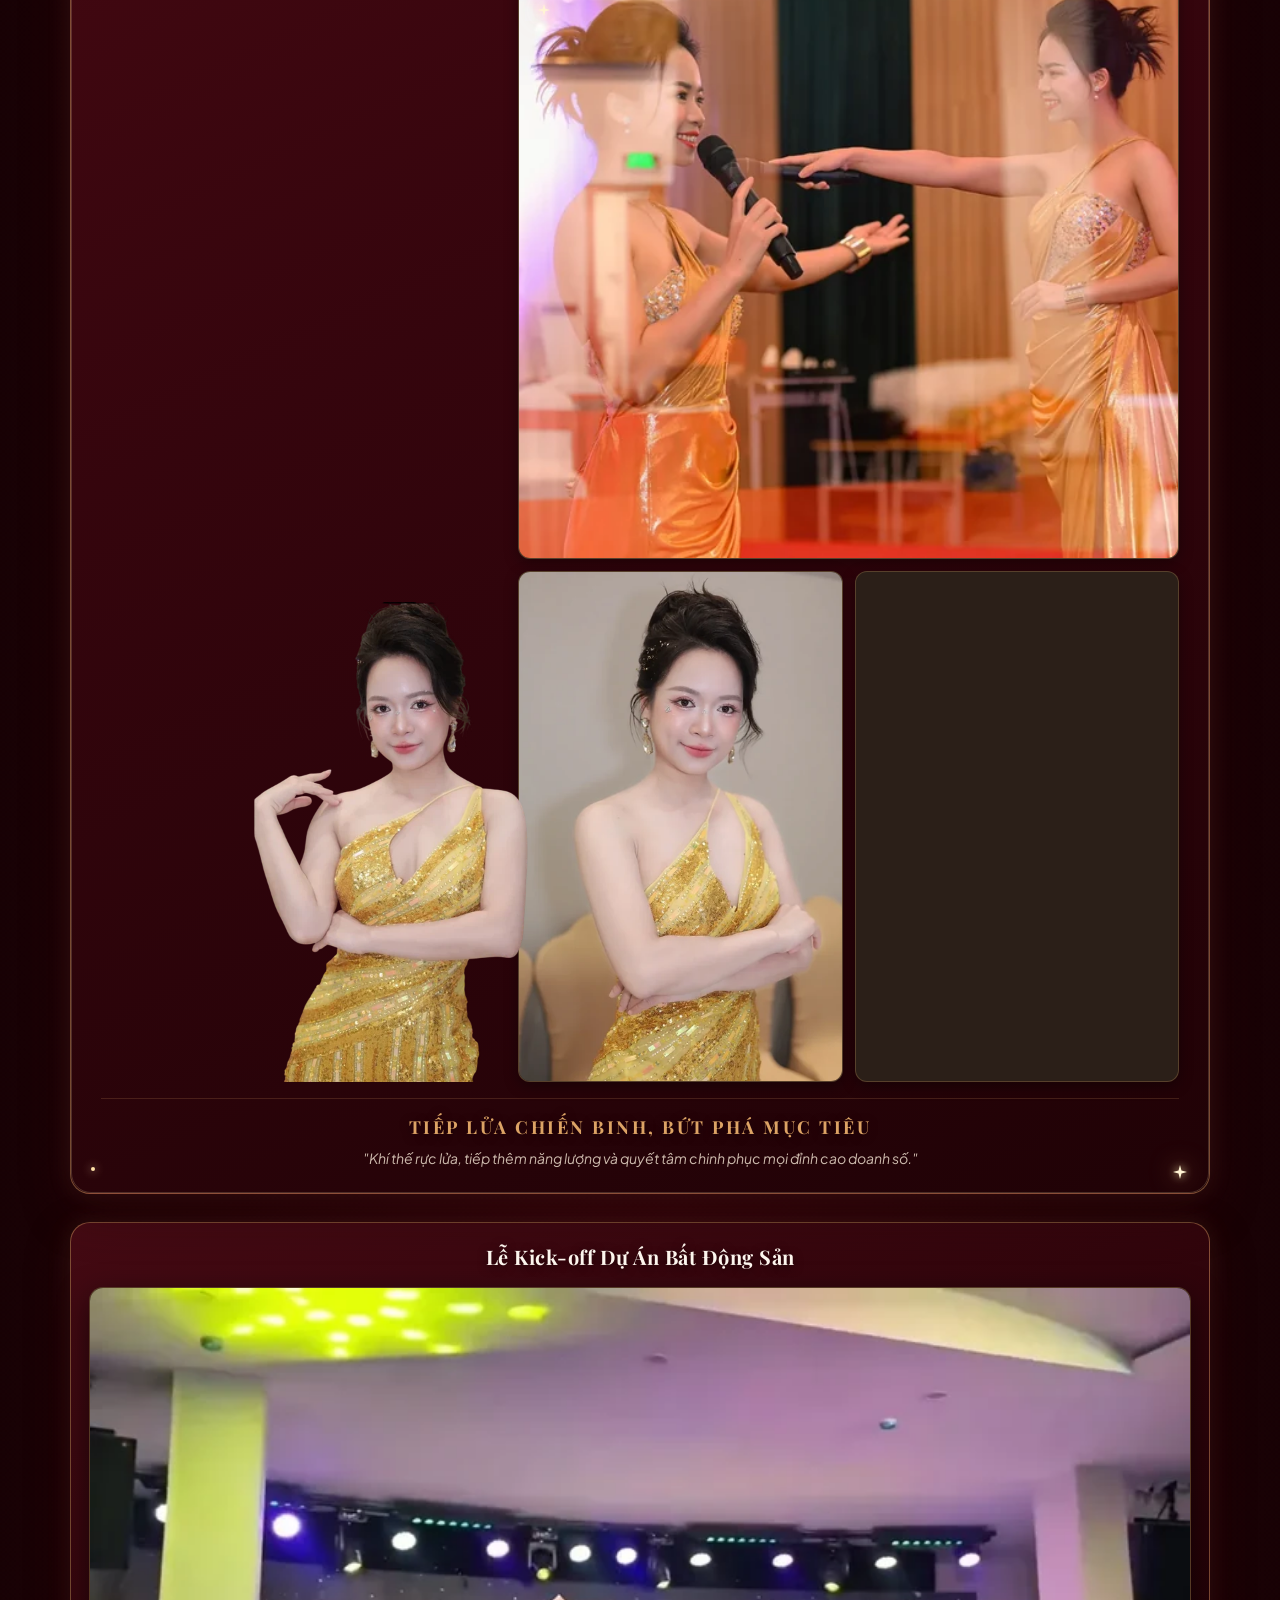
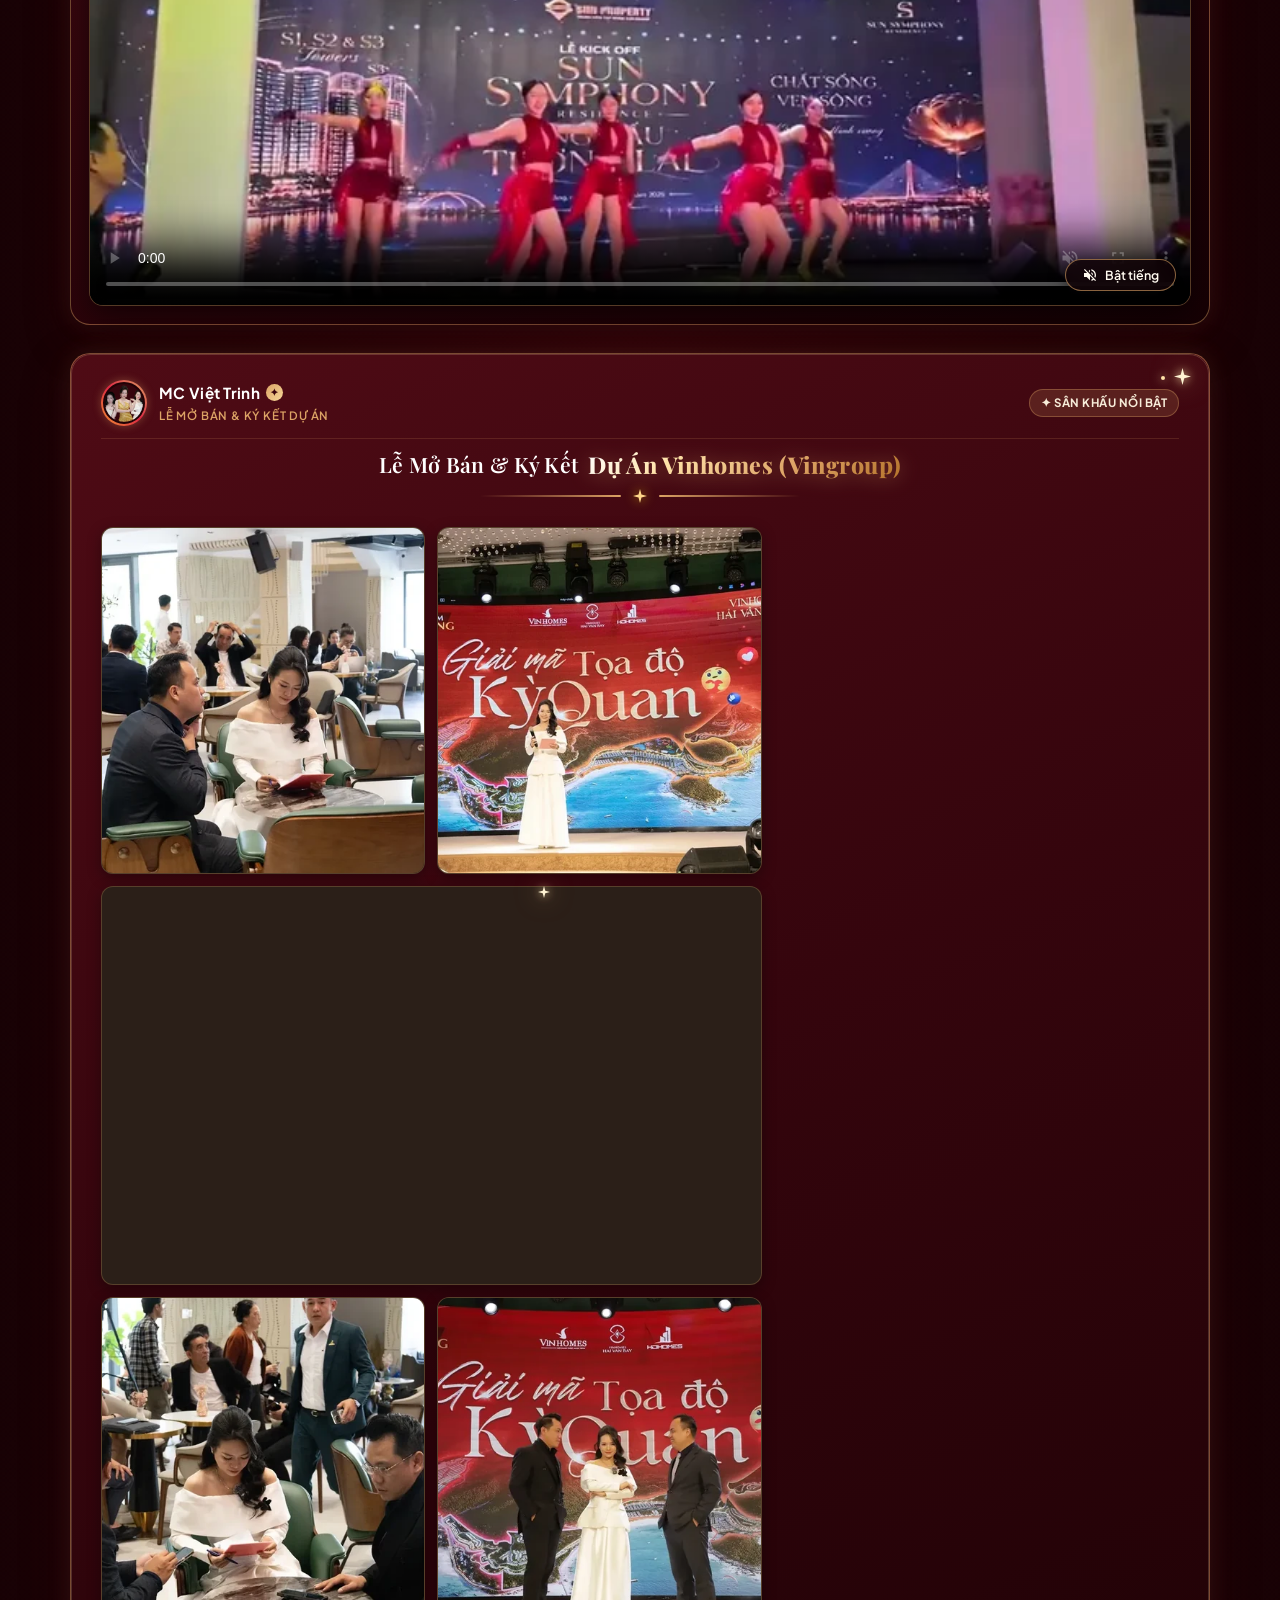
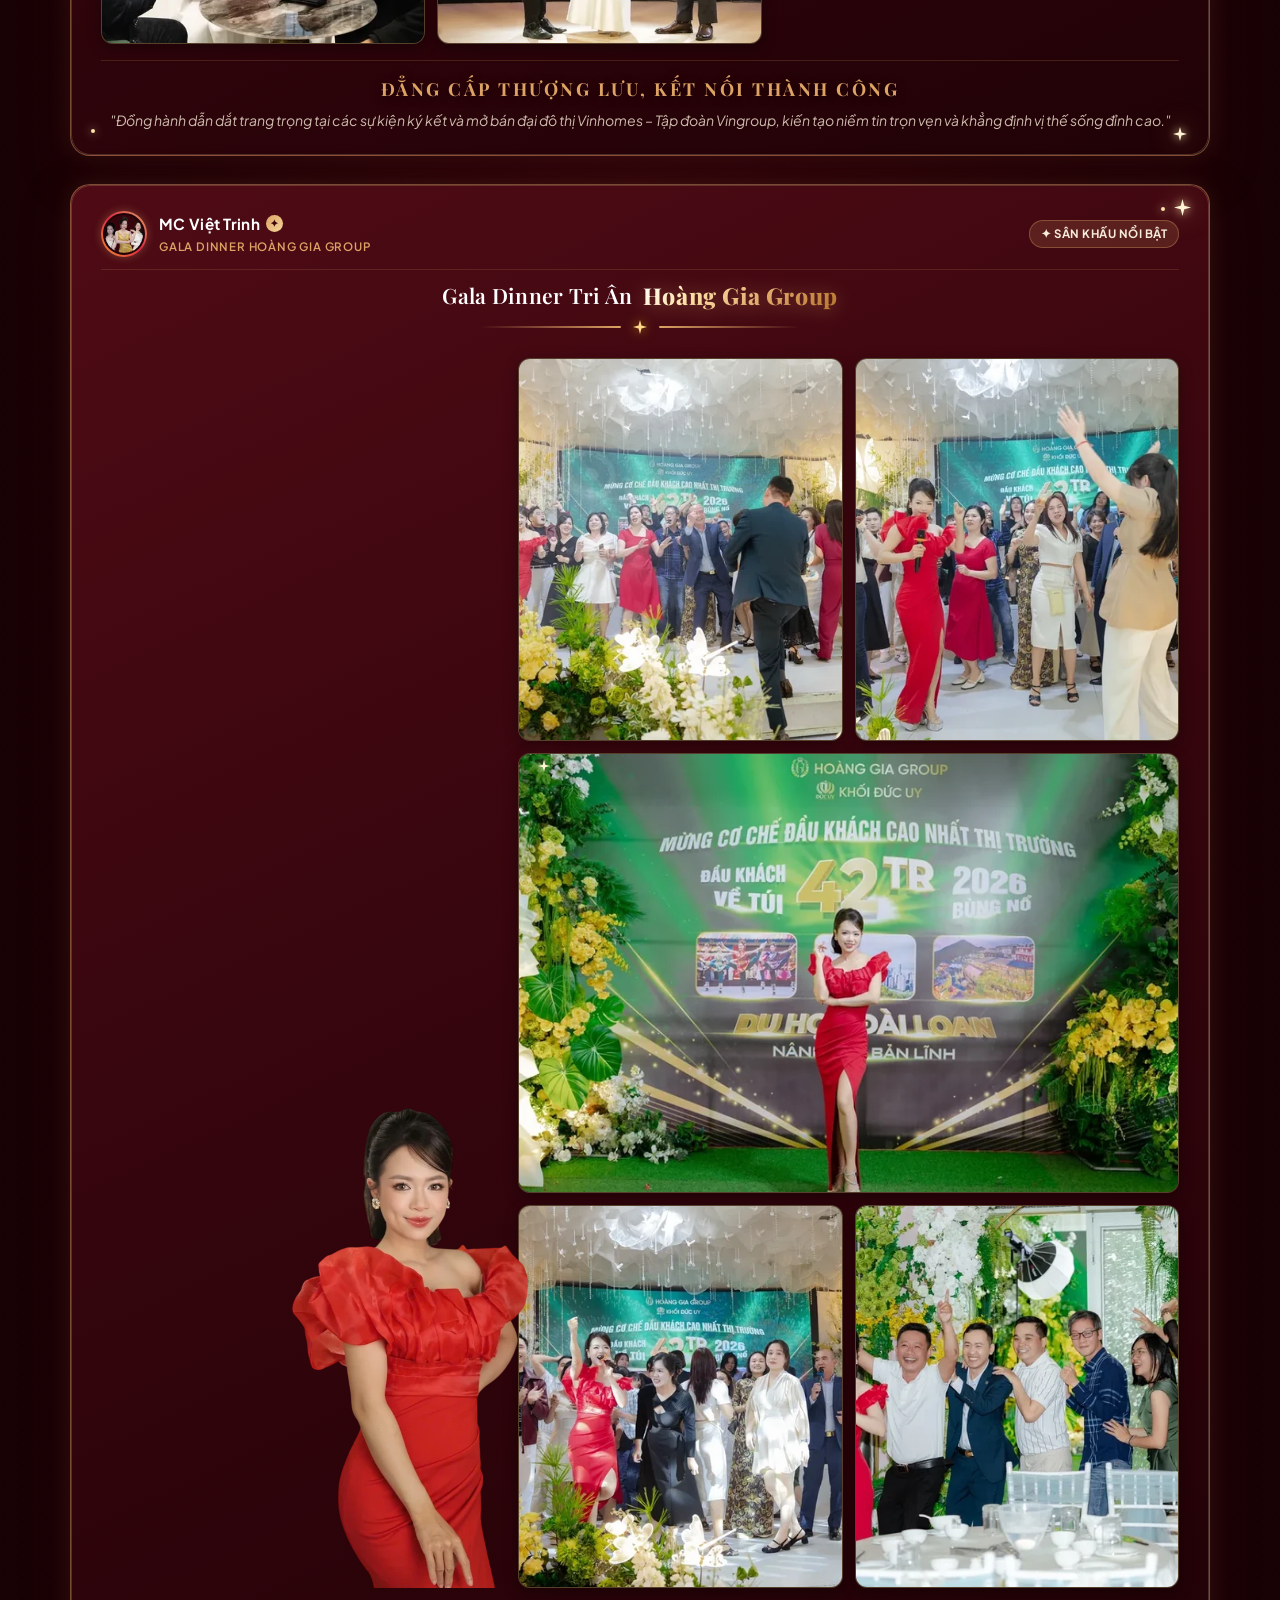
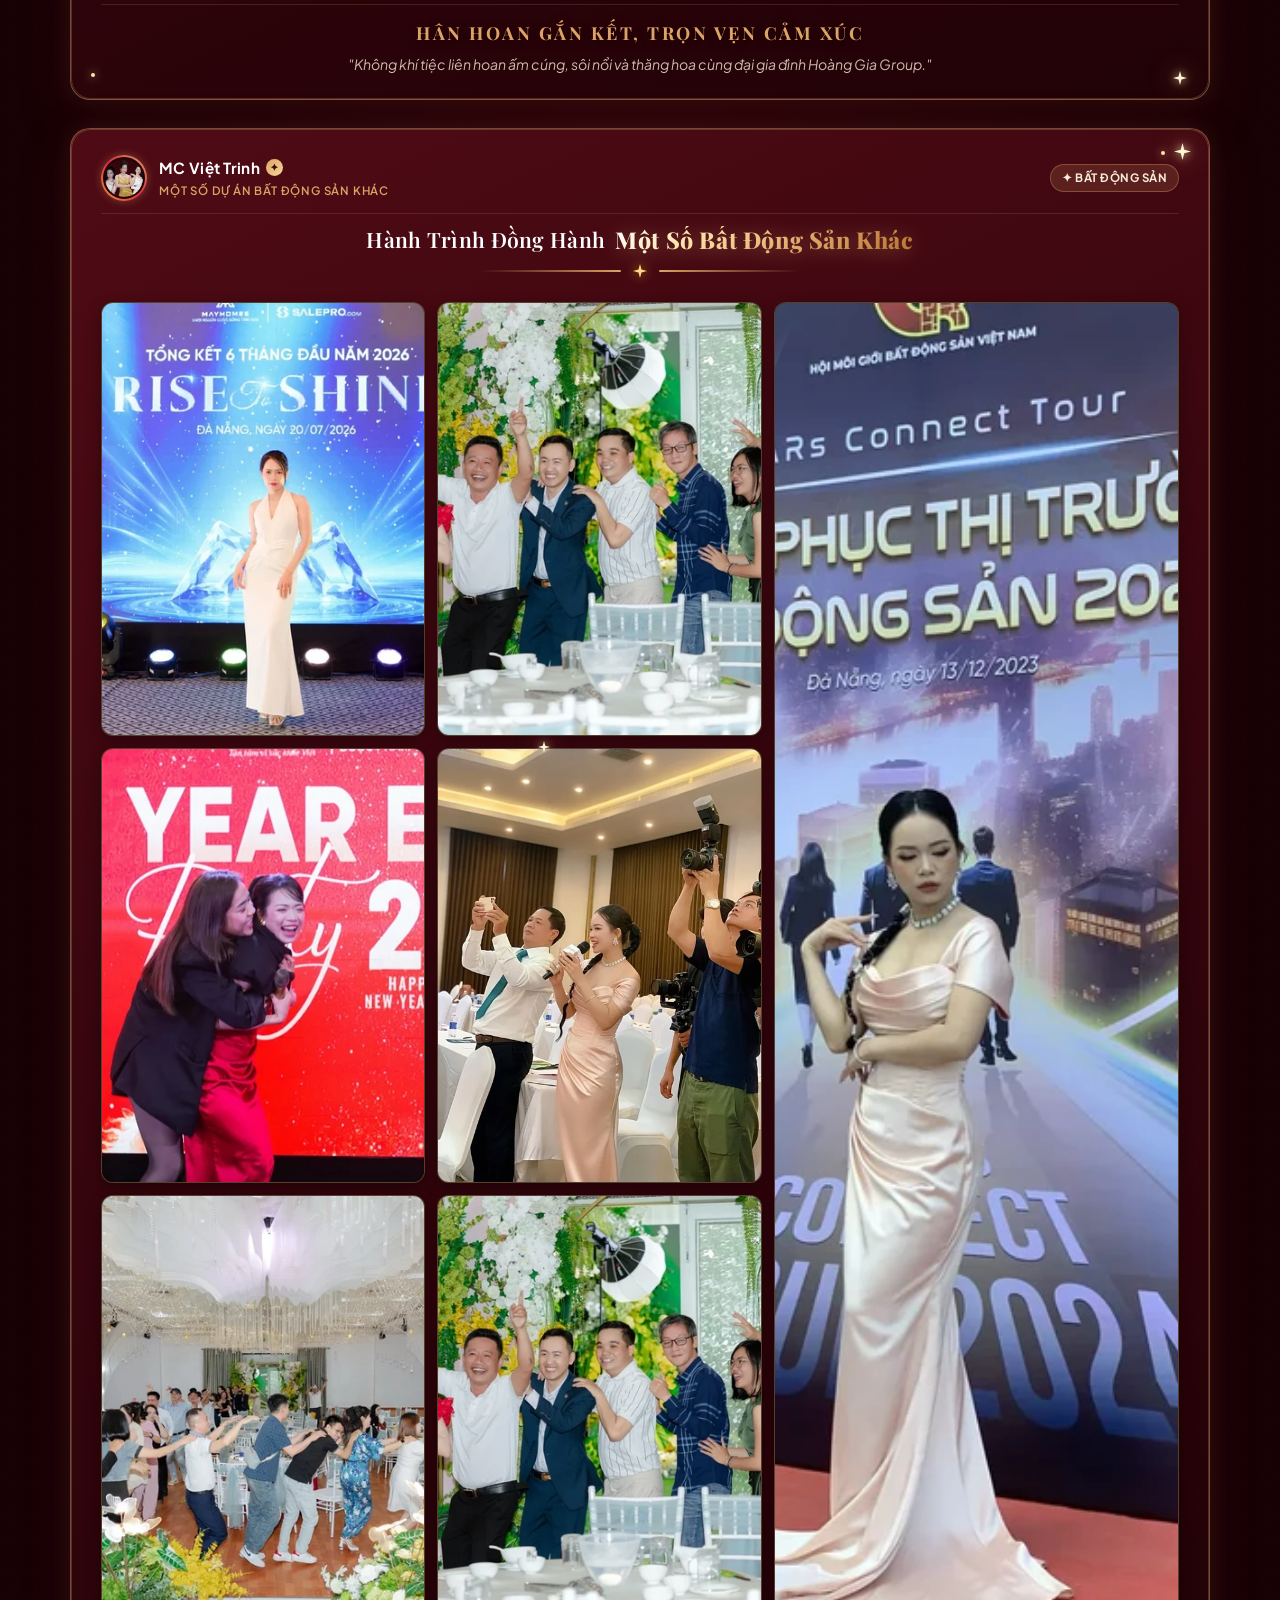
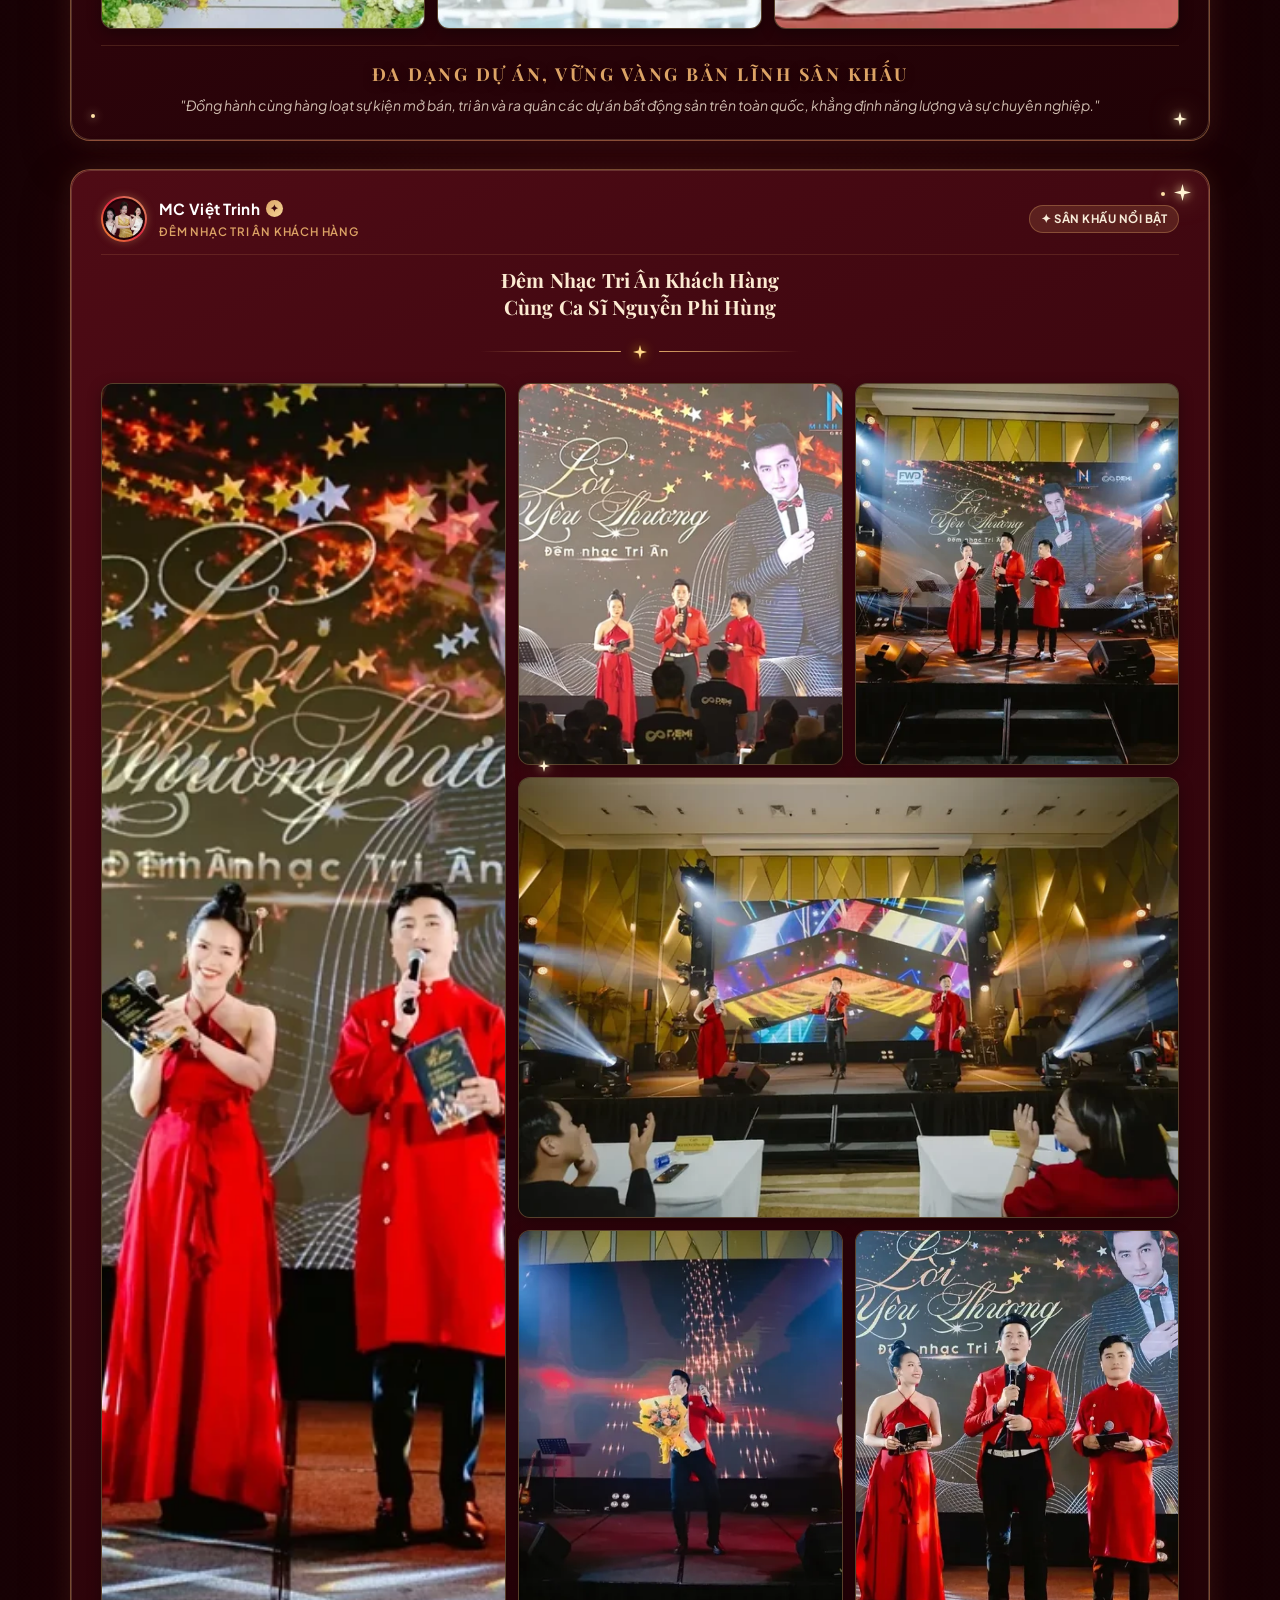
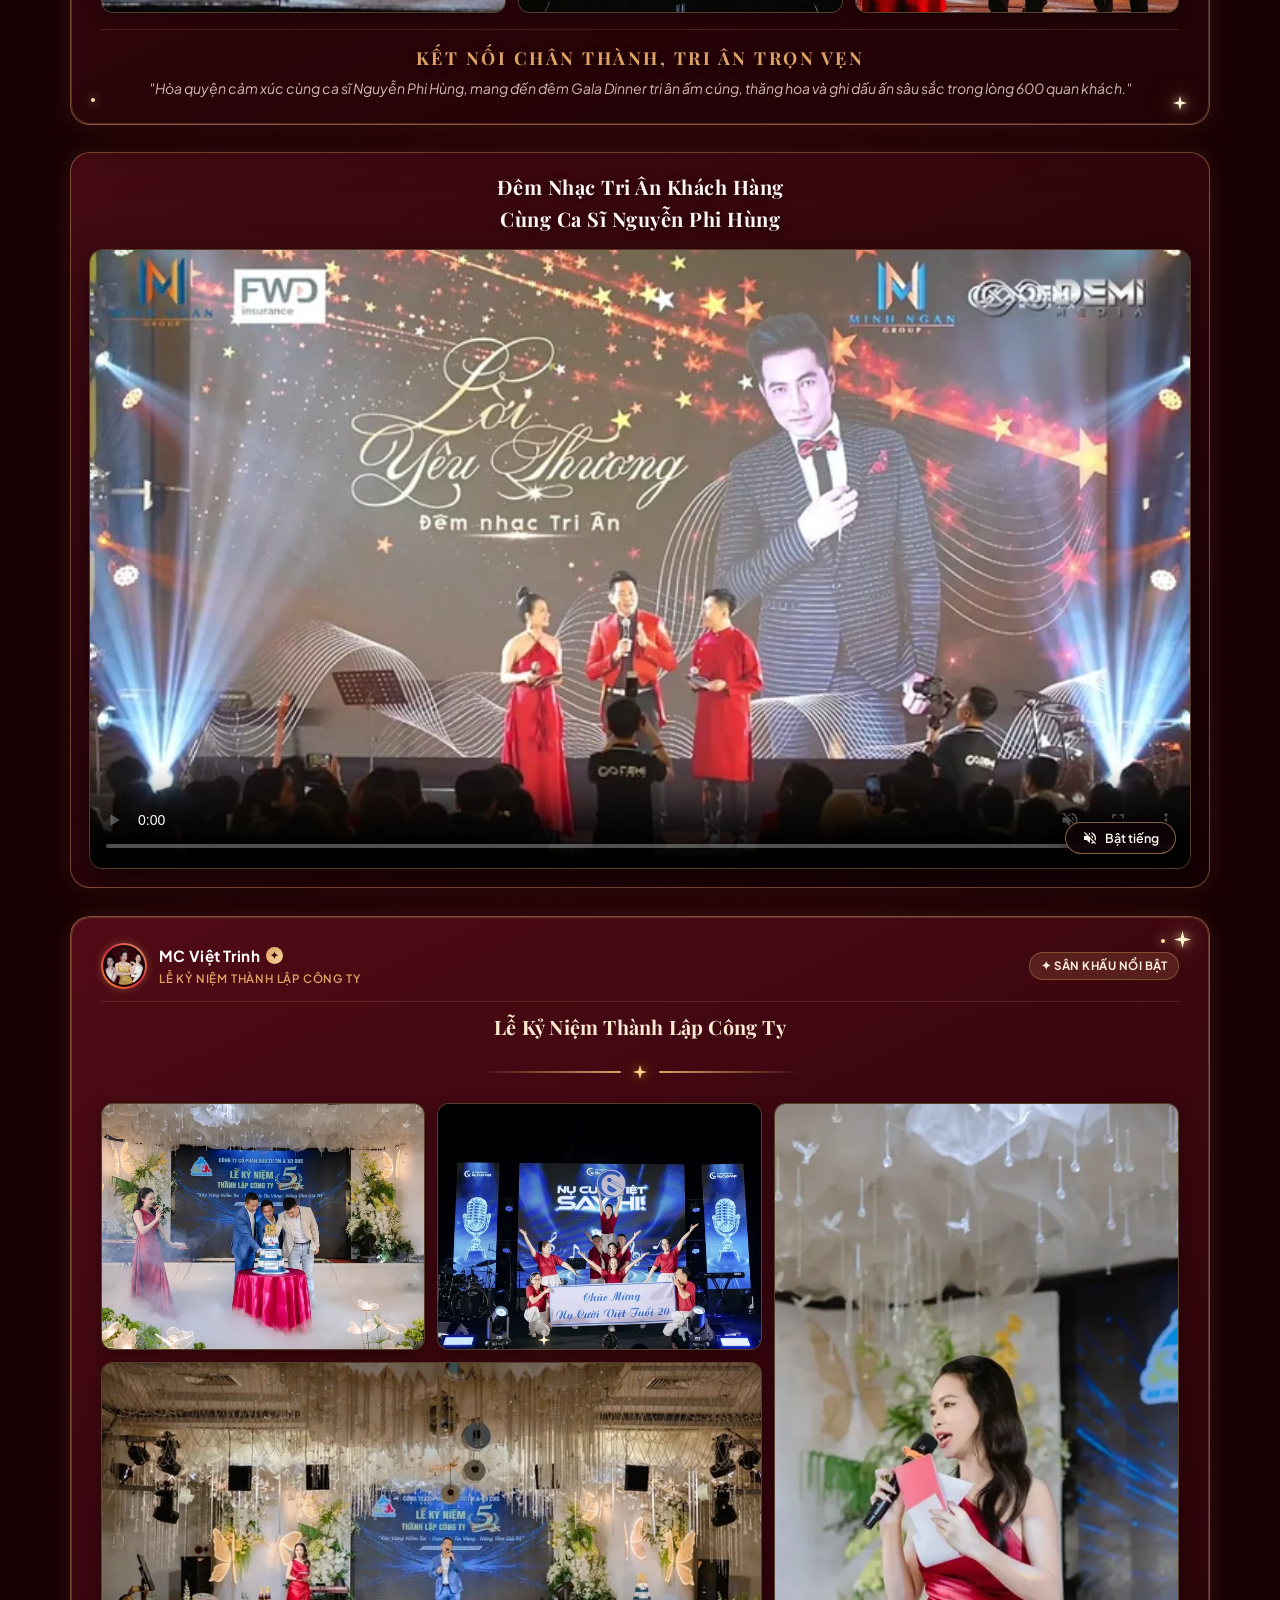
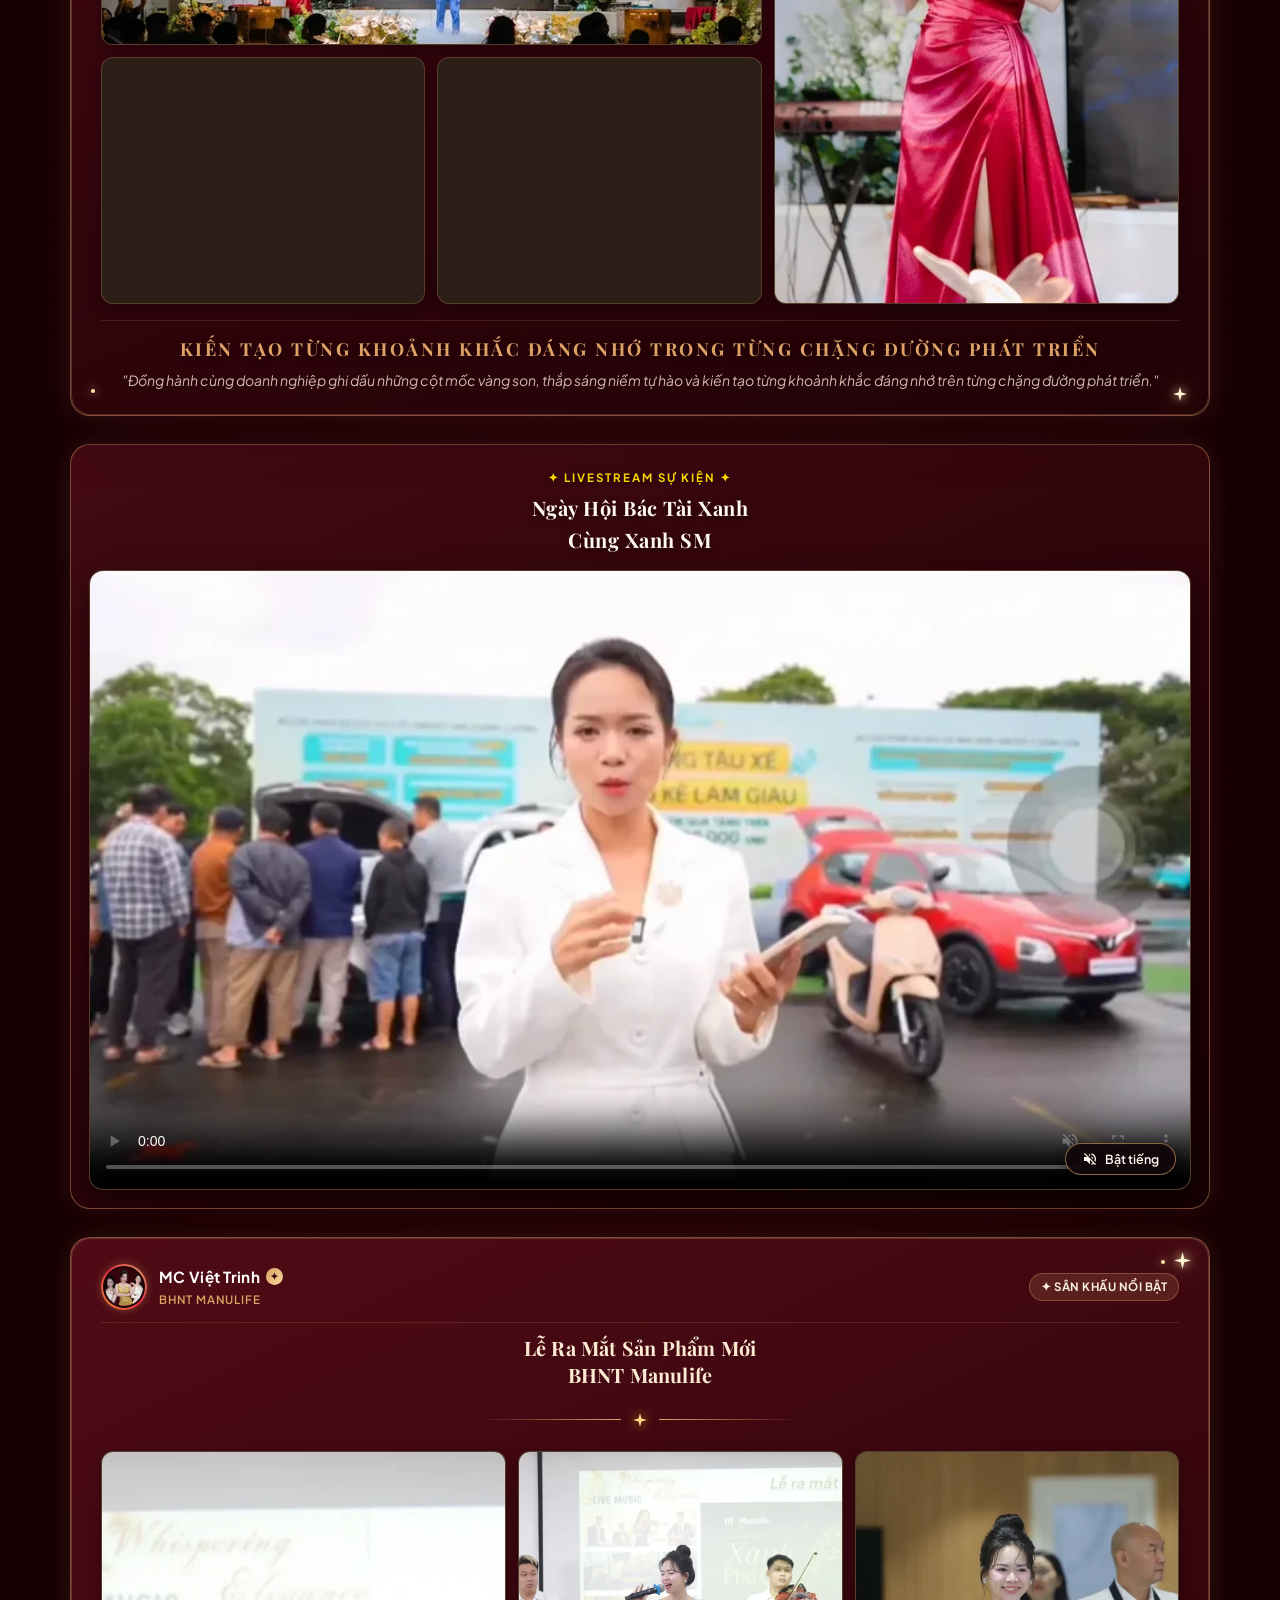
==== commit d0772e07: "fix(content): cap nhat kick-off, vinhomes vingroup, bhnt manulife, gala dinner, go anh truong giang " ====
--- a/index.html
+++ b/index.html
@@ -49,7 +49,7 @@
     rel="stylesheet">
 
   <!-- Main Stylesheet -->
-  <link rel="stylesheet" href="assets/css/style.css?v=55.0">
+  <link rel="stylesheet" href="assets/css/style.css?v=56.0">
 </head>
 
 <body class="curtain-locked">
@@ -868,7 +868,7 @@
                     <span class="insta-username">MC Việt Trinh</span>
                     <span class="insta-badge-check" title="Đã xác minh">✦</span>
                   </div>
-                  <span class="insta-post-tag">LỄ RA QUÂN CHIẾN BINH SUN GROUP</span>
+                  <span class="insta-post-tag">LỄ KICK-OFF DỰ ÁN BẤT ĐỘNG SẢN</span>
                 </div>
               </div>
               <div class="insta-header-right">
@@ -882,7 +882,7 @@
 
             <div class="bds-title-container">
               <h3 class="mosaic-title insta-post-title bds-post-title">
-                <span class="bds-title-prefix">Lễ Ra Quân &amp; Khởi Động Dự Án</span>
+                <span class="bds-title-prefix">Lễ Kick-off &amp; Khởi Động Dự Án</span>
                 <span class="bds-title-highlight">Chiến Binh Xuất Sắc</span>
               </h3>
               <div class="bds-title-underline" aria-hidden="true">
@@ -975,7 +975,7 @@
           <!-- ==================== VIDEO XEN KẼ 1: LỄ RA QUÂN CHIẾN DỊCH BĐS ==================== -->
           <div class="event-video-interlude reveal-on-scroll">
             <div class="video-interlude-header">
-              <h3 class="video-interlude-title">Lễ Ra Quân Chiến Binh Bất Động Sản</h3>
+              <h3 class="video-interlude-title">Lễ Kick-off Dự Án Bất Động Sản</h3>
             </div>
             <div class="spotlight-video-wrapper">
               <video autoplay muted loop playsinline webkit-playsinline controls preload="metadata"
@@ -1025,7 +1025,7 @@
                     <span class="insta-username">MC Việt Trinh</span>
                     <span class="insta-badge-check" title="Đã xác minh">✦</span>
                   </div>
-                  <span class="insta-post-tag">ĐẠI HỘI MỞ BÁN &amp; KÝ KẾT DỰ ÁN</span>
+                  <span class="insta-post-tag">LỄ MỞ BÁN &amp; KÝ KẾT DỰ ÁN</span>
                 </div>
               </div>
               <div class="insta-header-badge">✦ SÂN KHẤU NỔI BẬT</div>
@@ -1033,8 +1033,8 @@
 
             <div class="bds-title-container">
               <h3 class="mosaic-title insta-post-title bds-post-title">
-                <span class="bds-title-prefix">Đại Hội Mở Bán &amp; Ký Kết</span>
-                <span class="bds-title-highlight">Bất Động Sản </span>
+                <span class="bds-title-prefix">Lễ Mở Bán &amp; Ký Kết</span>
+                <span class="bds-title-highlight">Dự Án Vinhomes (Vingroup)</span>
               </h3>
               <div class="bds-title-underline" aria-hidden="true">
                 <span class="bds-underline-line line-left"></span>
@@ -1117,9 +1117,9 @@
 
             <!-- Footer Slogan & Quote chuẩn Style reference image -->
             <div class="mosaic-footer-quote">
-              <div class="mosaic-caption-slogan">TRANG TRỌNG, CHỈN CHU VÀ ĐÁNG TIN CẬY</div>
-              <p class="mosaic-caption-sub">"Dẫn dắt trang trọng tại các sự kiện ký kết và ra mắt dự án, tạo dựng niềm
-                tin trọn vẹn cùng khách hàng và đối tác."</p>
+              <div class="mosaic-caption-slogan">ĐẲNG CẤP THƯỢNG LƯU, KẾT NỐI THÀNH CÔNG</div>
+              <p class="mosaic-caption-sub">"Đồng hành dẫn dắt trang trọng tại các sự kiện ký kết và mở bán đại đô thị
+                Vinhomes – Tập đoàn Vingroup, kiến tạo niềm tin trọn vẹn và khẳng định vị thế sống đỉnh cao."</p>
             </div>
           </article>
 
@@ -1151,7 +1151,7 @@
                     <span class="insta-username">MC Việt Trinh</span>
                     <span class="insta-badge-check" title="Đã xác minh">✦</span>
                   </div>
-                  <span class="insta-post-tag">TIỆC LIÊN HOAN &amp; GALA TRI ÂN HOÀNG GIA GROUP</span>
+                  <span class="insta-post-tag">GALA DINNER HOÀNG GIA GROUP</span>
                 </div>
               </div>
               <div class="insta-header-badge">✦ SÂN KHẤU NỔI BẬT</div>
@@ -1159,7 +1159,7 @@
 
             <div class="bds-title-container">
               <h3 class="mosaic-title insta-post-title bds-post-title">
-                <span class="bds-title-prefix">Đại Tiệc Liên Hoan</span>
+                <span class="bds-title-prefix">Gala Dinner Tri Ân</span>
                 <span class="bds-title-highlight">Hoàng Gia Group</span>
               </h3>
               <div class="bds-title-underline" aria-hidden="true">
@@ -1444,9 +1444,9 @@
                     <img decoding="async" src="assets/sections/tri_an_khach_hang/IMG_5123.webp"
                       alt="Không gian ấm cúng, sang trọng của đêm tiệc tri ân" loading="lazy">
                   </div>
-                  <div class="mosaic-thumb" data-zoom="assets/sections/ngoi_sao/IMG_5949_1.webp">
-                    <img decoding="async" src="assets/sections/ngoi_sao/IMG_5949_1.webp"
-                      alt="MC Việt Trinh giao lưu thân mật cùng ca sĩ khách mời VIP" loading="lazy">
+                  <div class="mosaic-thumb" data-zoom="assets/sections/tri_an_khach_hang/IMG_5125.webp">
+                    <img decoding="async" src="assets/sections/tri_an_khach_hang/IMG_5125.webp"
+                      alt="MC Việt Trinh rạng ngời và duyên dáng tại sự kiện tri ân khách hàng" loading="lazy">
                   </div>
                 </div>
               </div>
@@ -1455,7 +1455,7 @@
             <!-- Footer Slogan & Quote chuẩn Style reference image -->
             <div class="mosaic-footer-quote">
               <div class="mosaic-caption-slogan">KẾT NỐI CHÂN THÀNH, TRI ÂN TRỌN VẸN</div>
-              <p class="mosaic-caption-sub">"Hòa quyện cảm xúc cùng ca sĩ Nguyễn Phi Hùng, mang đến đêm đại tiệc tri ân
+              <p class="mosaic-caption-sub">"Hòa quyện cảm xúc cùng ca sĩ Nguyễn Phi Hùng, mang đến đêm Gala Dinner tri ân
                 ấm cúng, thăng hoa và ghi dấu ấn sâu sắc trong lòng 600 quan khách."</p>
             </div>
           </article>
@@ -1644,7 +1644,7 @@
                     <span class="insta-username">MC Việt Trinh</span>
                     <span class="insta-badge-check" title="Đã xác minh">✦</span>
                   </div>
-                  <span class="insta-post-tag">LỄ RA MẮT SẢN PHẨM MỚI MANULIFE</span>
+                  <span class="insta-post-tag">BHNT MANULIFE</span>
                 </div>
               </div>
               <div class="insta-header-badge">✦ SÂN KHẤU NỔI BẬT</div>
@@ -1652,7 +1652,7 @@
 
             <div class="bds-title-container">
               <h3 class="mosaic-title insta-post-title"><span style="display:block">Lễ Ra Mắt Sản Phẩm Mới</span><span
-                  style="display:block">Tập Đoàn Manulife</span></h3>
+                  style="display:block">BHNT Manulife</span></h3>
               <div class="bds-title-underline" aria-hidden="true">
                 <span class="bds-underline-line line-left"></span>
                 <svg class="bds-underline-star" viewBox="0 0 24 24">
@@ -1712,8 +1712,8 @@
 
             <!-- Footer Slogan & Quote chuẩn Style reference image -->
             <div class="mosaic-footer-quote">
-              <div class="mosaic-caption-slogan">ĐỘT PHÁ CÔNG NGHỆ, BẢO VỆ TOÀN DIỆN</div>
-              <p class="mosaic-caption-sub">"Đồng hành cùng Manulife nâng tầm giải pháp tài chính và mang lại sự an tâm
+              <div class="mosaic-caption-slogan">ĐỘT PHÁ GIẢI PHÁP, BẢO VỆ TOÀN DIỆN</div>
+              <p class="mosaic-caption-sub">"Đồng hành cùng BHNT Manulife nâng tầm giải pháp tài chính và mang lại sự an tâm
                 trọn vẹn cho khách hàng."</p>
             </div>
           </article>
@@ -2235,11 +2235,10 @@
                 <span class="gl-line"></span>
               </div>
               <p class="thankyou-message">
-                Cảm ơn anh/chị đã dành thời gian xem profile của em. Em luôn trân quý từng cơ duyên được hợp tác và rất
-                hy vọng sớm có dịp đồng hành cùng anh/chị trên sân khấu!
+                Xin chân thành cảm ơn Quý Đối tác &amp; Quý Khách hàng đã dành thời gian theo dõi hồ sơ năng lực (Profile). Việt Trinh luôn trân trọng từng cơ duyên gặp gỡ, không ngừng nỗ lực đồng hành cùng Quý vị giúp kiến tạo nên những khoảnh khắc sự kiện thăng hoa, trang trọng và trọn vẹn nhất.
               </p>
               <div class="thankyou-author">
-                <span class="author-note">Thân mến &amp; Trân trọng,</span>
+                <span class="author-note">Trân trọng &amp; Đồng hành,</span>
                 <span class="author-name">MC Việt Trinh</span>
               </div>
             </div>
@@ -2335,7 +2334,7 @@
             <option value="corporate">Hội Nghị Khách Hàng / Diễn Đàn Doanh Nghiệp</option>
             <option value="gala">Gala Dinner / Year End Party / Lễ Kỷ Niệm</option>
             <option value="bds_launch">Lễ Mở Bán / Ra Mắt Dự Án Bất Động Sản</option>
-            <option value="bds_kickoff">Lễ Ra Quân &amp; Truyền Lửa Dự Án</option>
+            <option value="bds_kickoff">Lễ Kick-off &amp; Truyền Lửa Dự Án</option>
             <option value="launch">Lễ Khai Trương / Khánh Thành / Ra Mắt Sản Phẩm</option>
             <option value="workshop">Hội Thảo Chuyên Đề / Workshop / Tọa Đàm</option>
             <option value="talkshow">Talkshow / Livestream / Truyền Hình</option>
@@ -2370,7 +2369,7 @@
   </button>
 
   <!-- Script -->
-  <script src="assets/js/main.js?v=33.0"></script>
+  <script src="assets/js/main.js?v=34.0"></script>
 </body>
 
 </html>
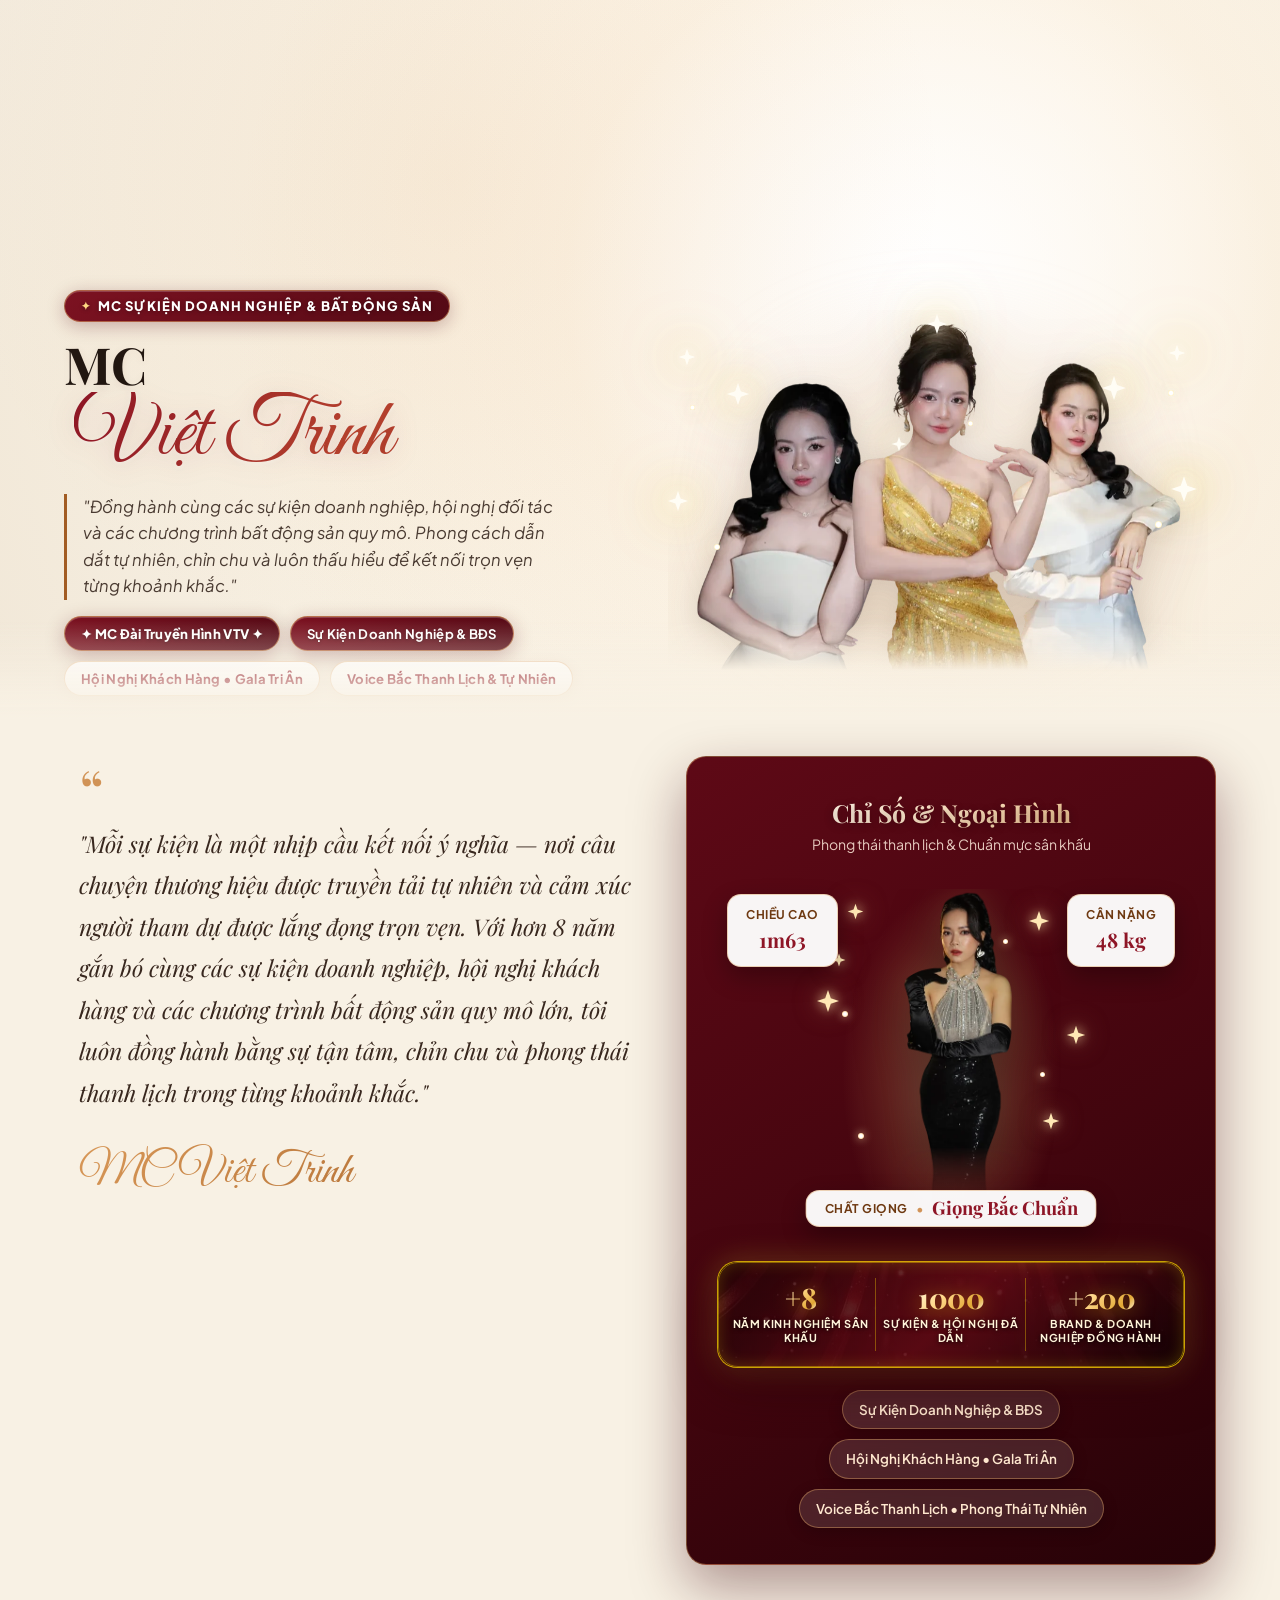
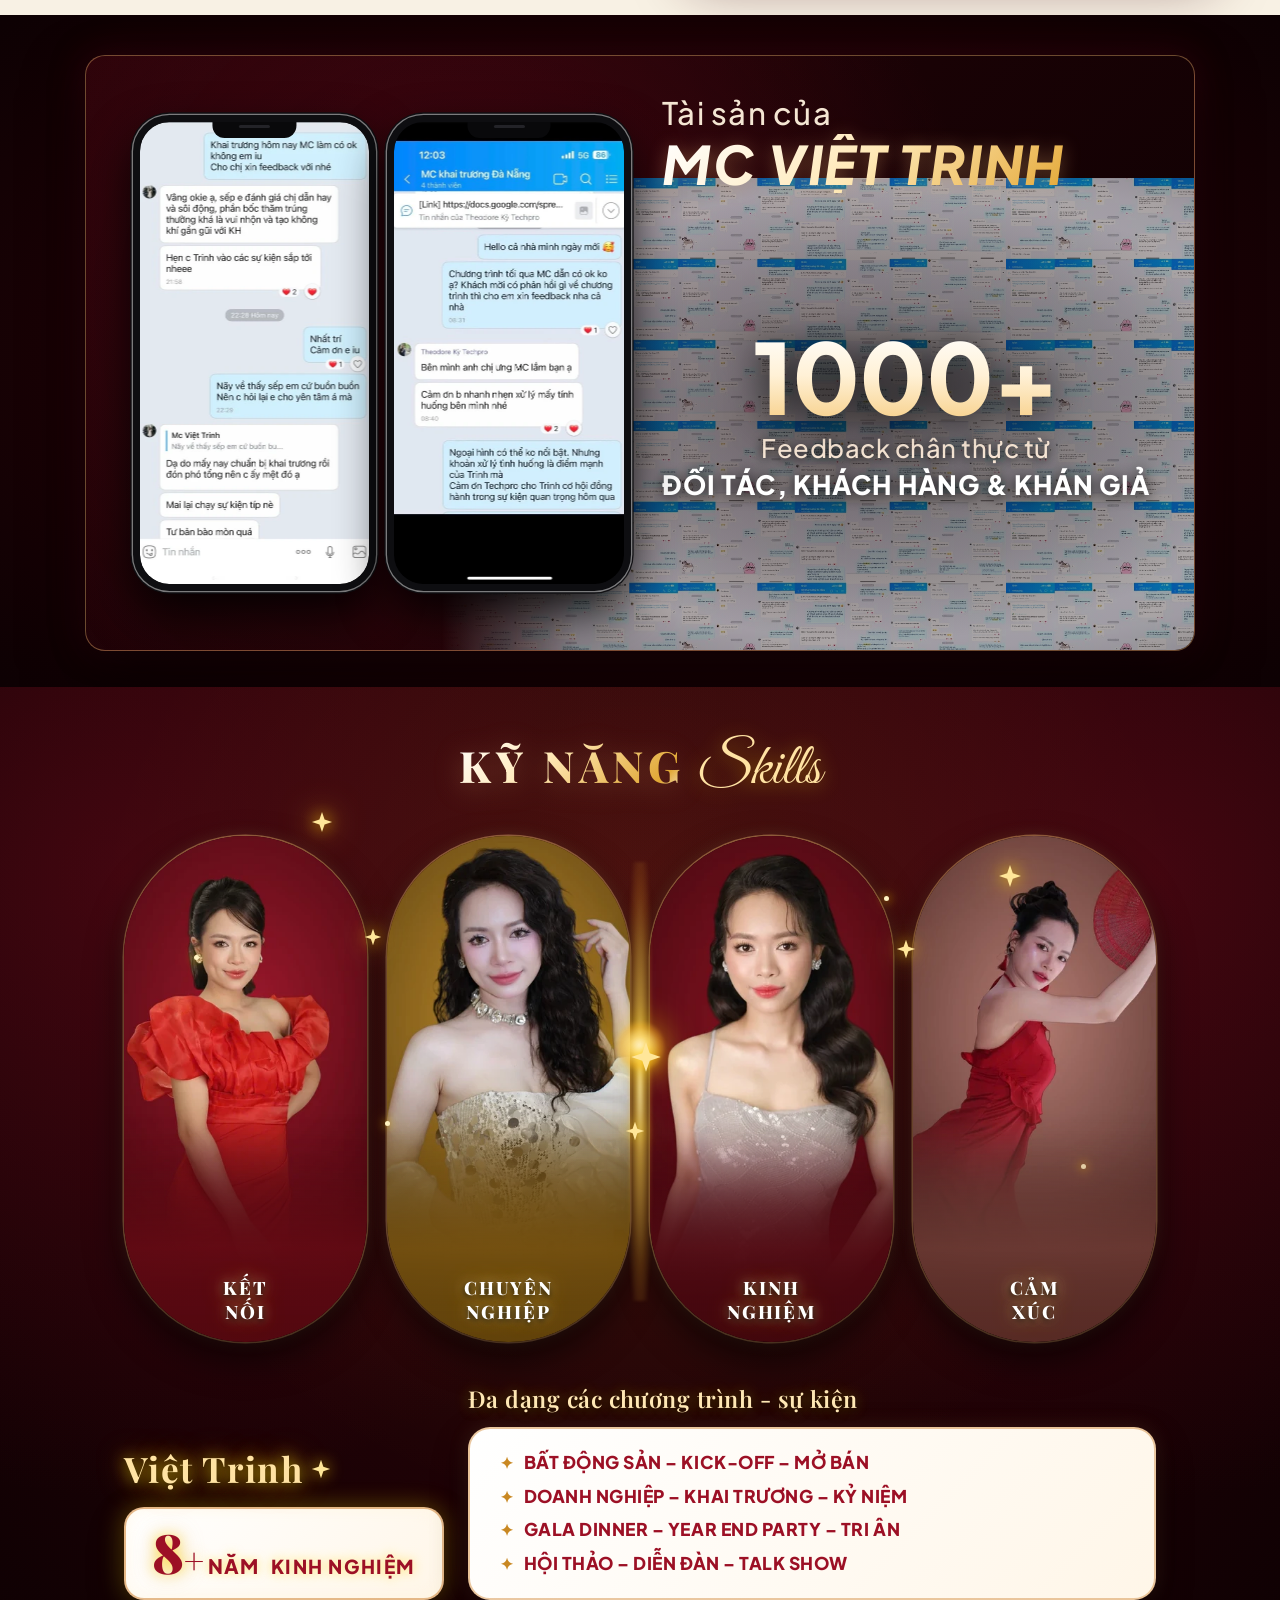
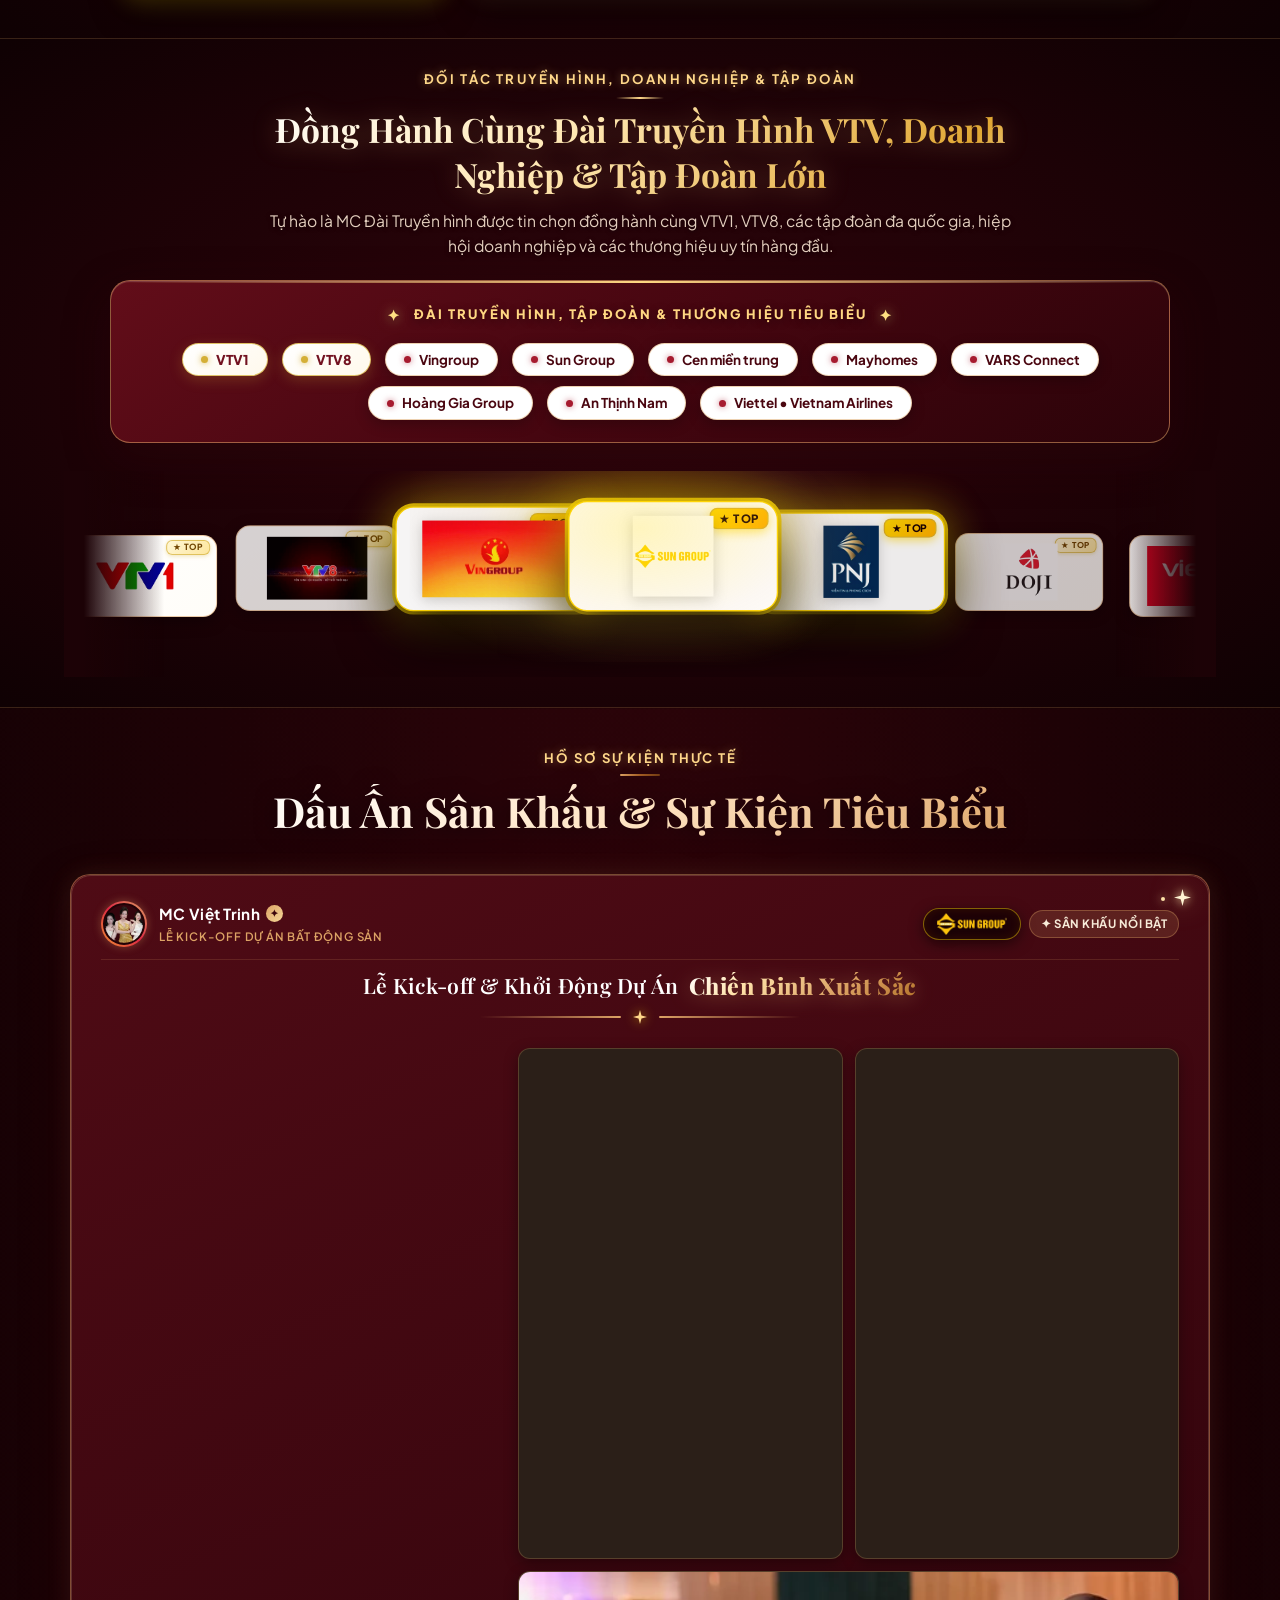
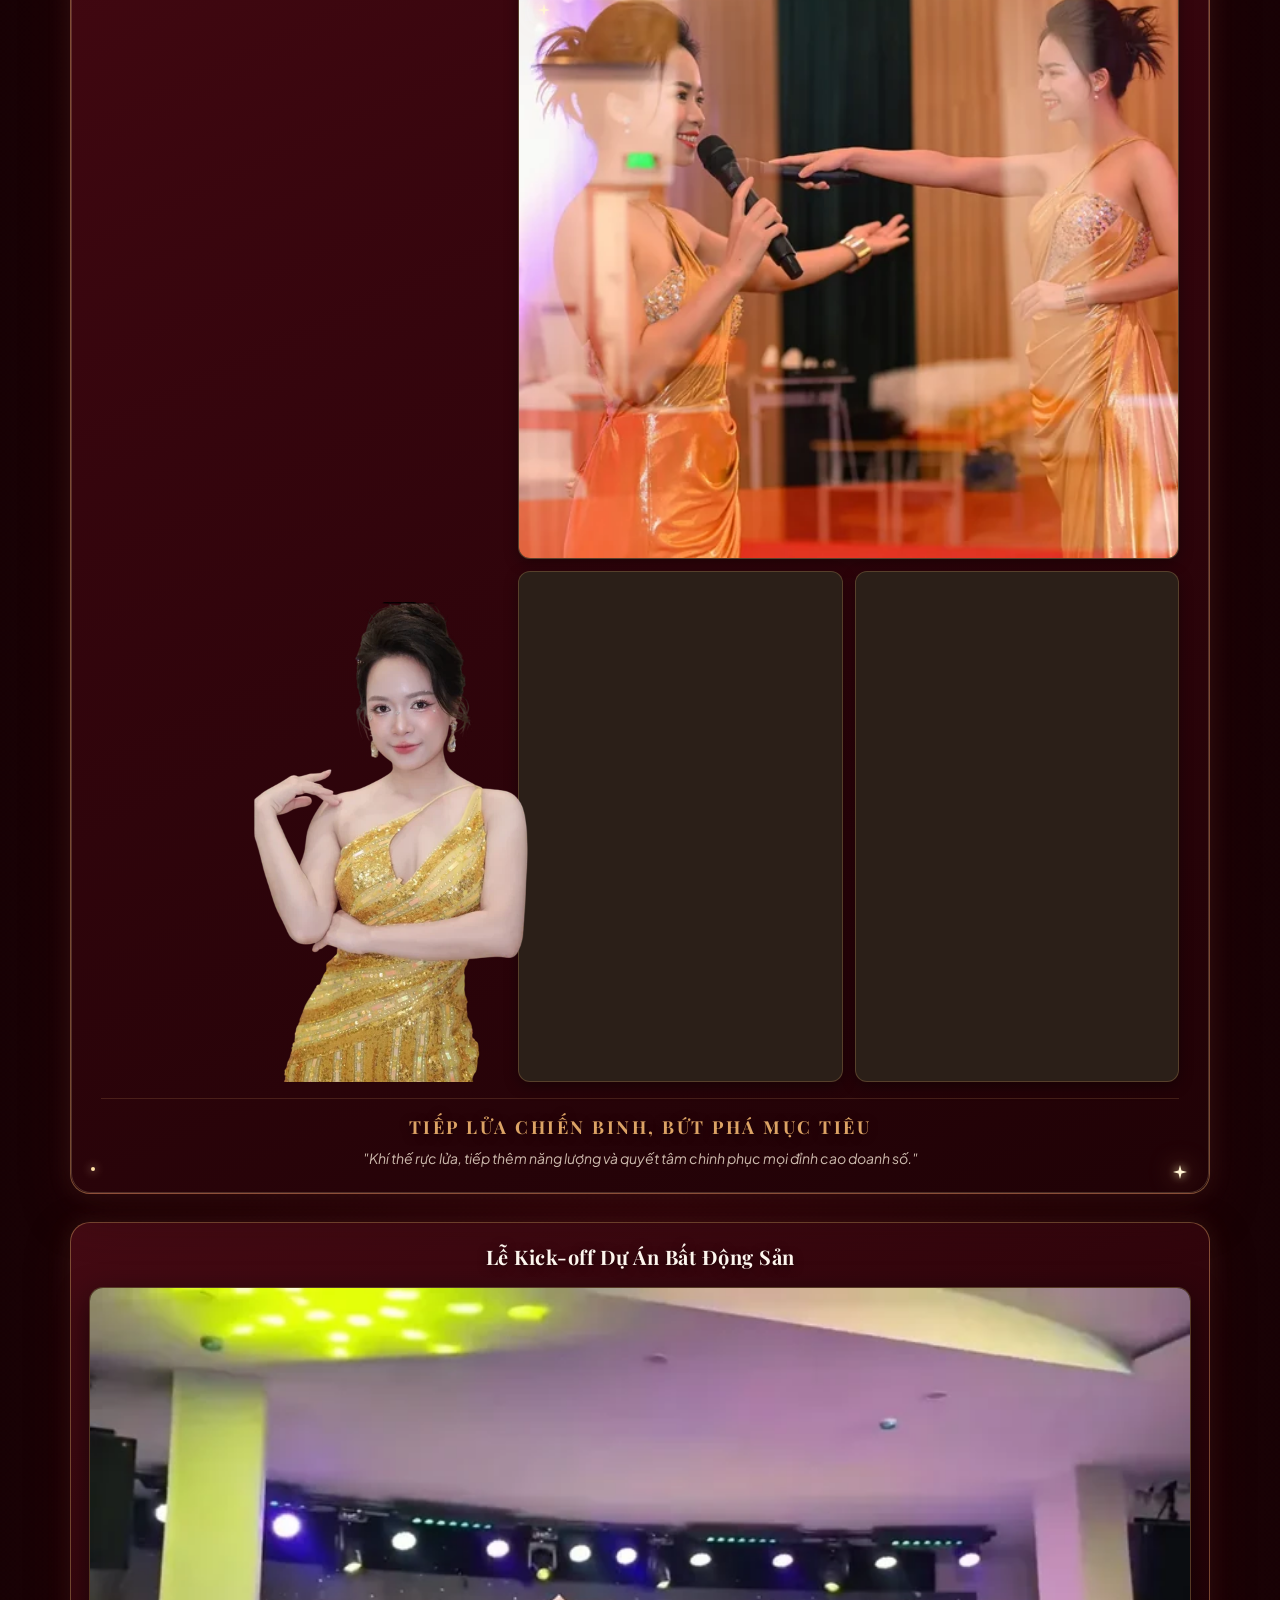
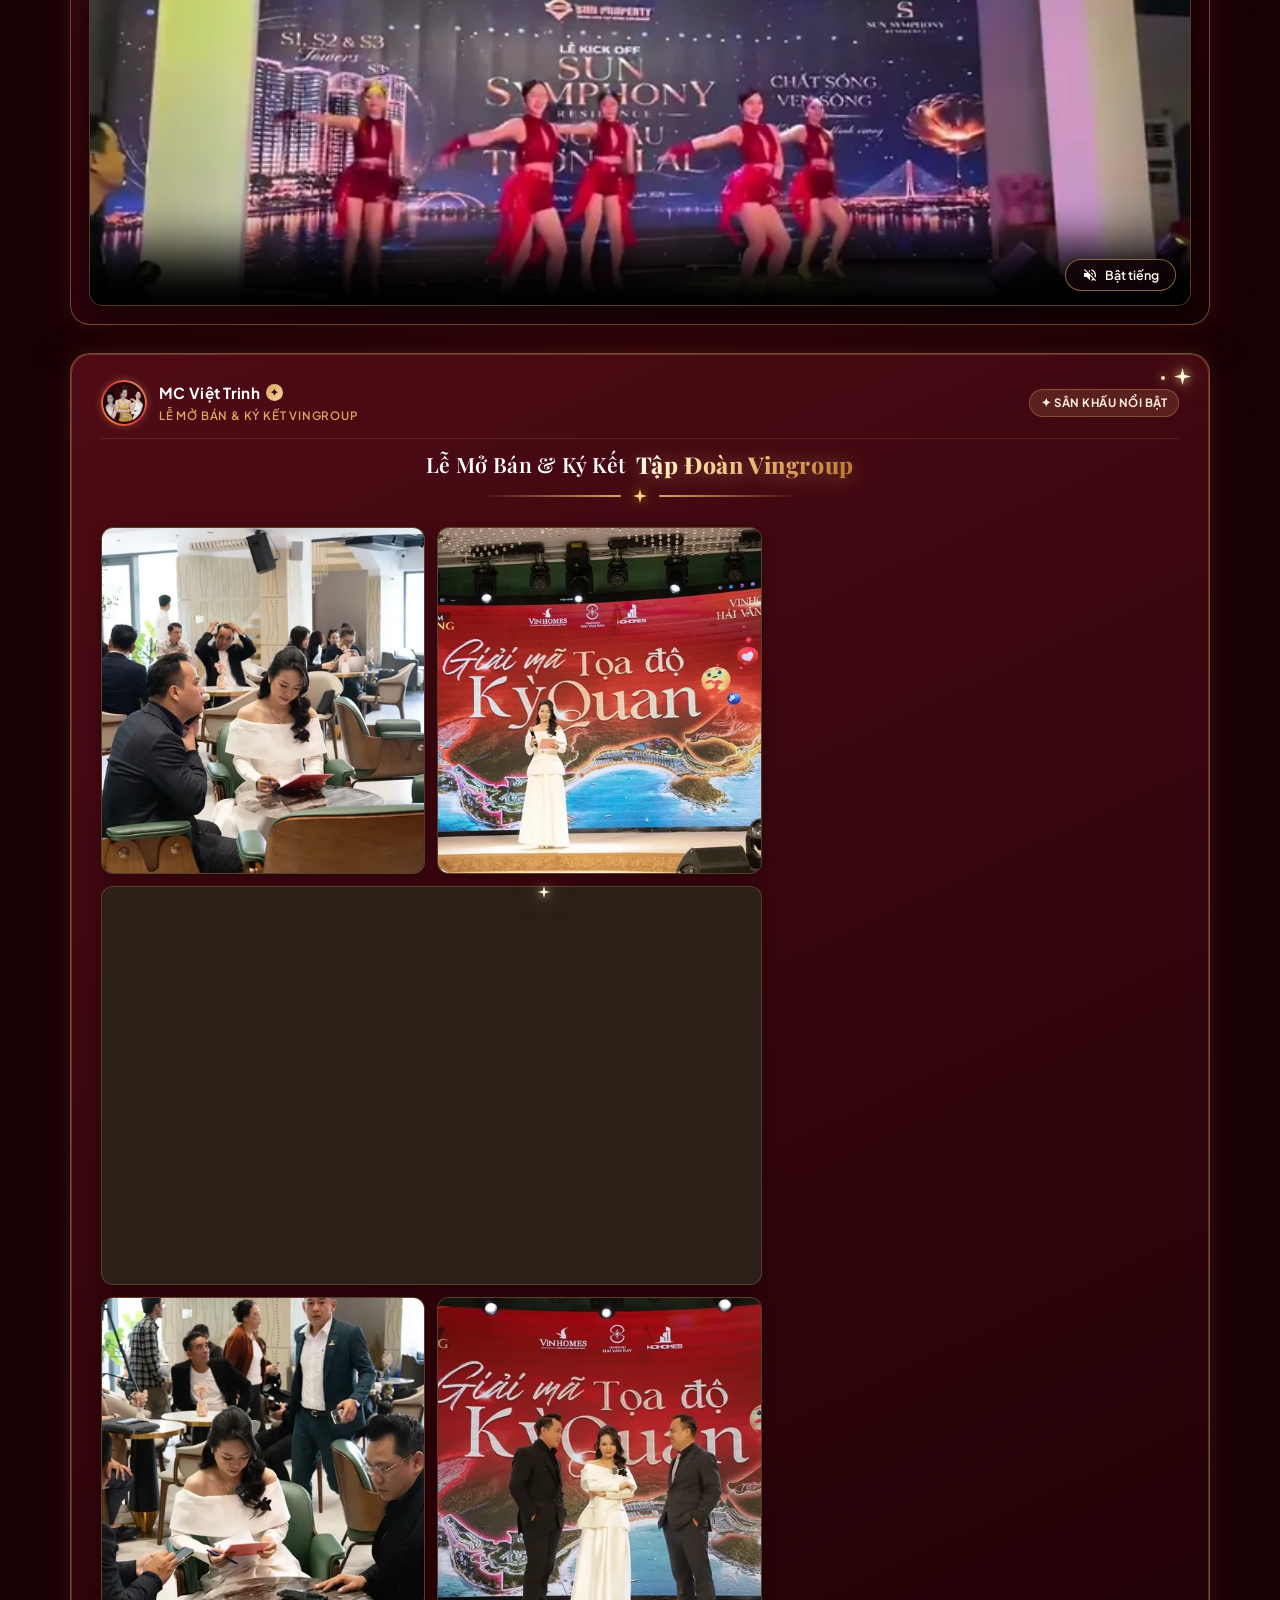
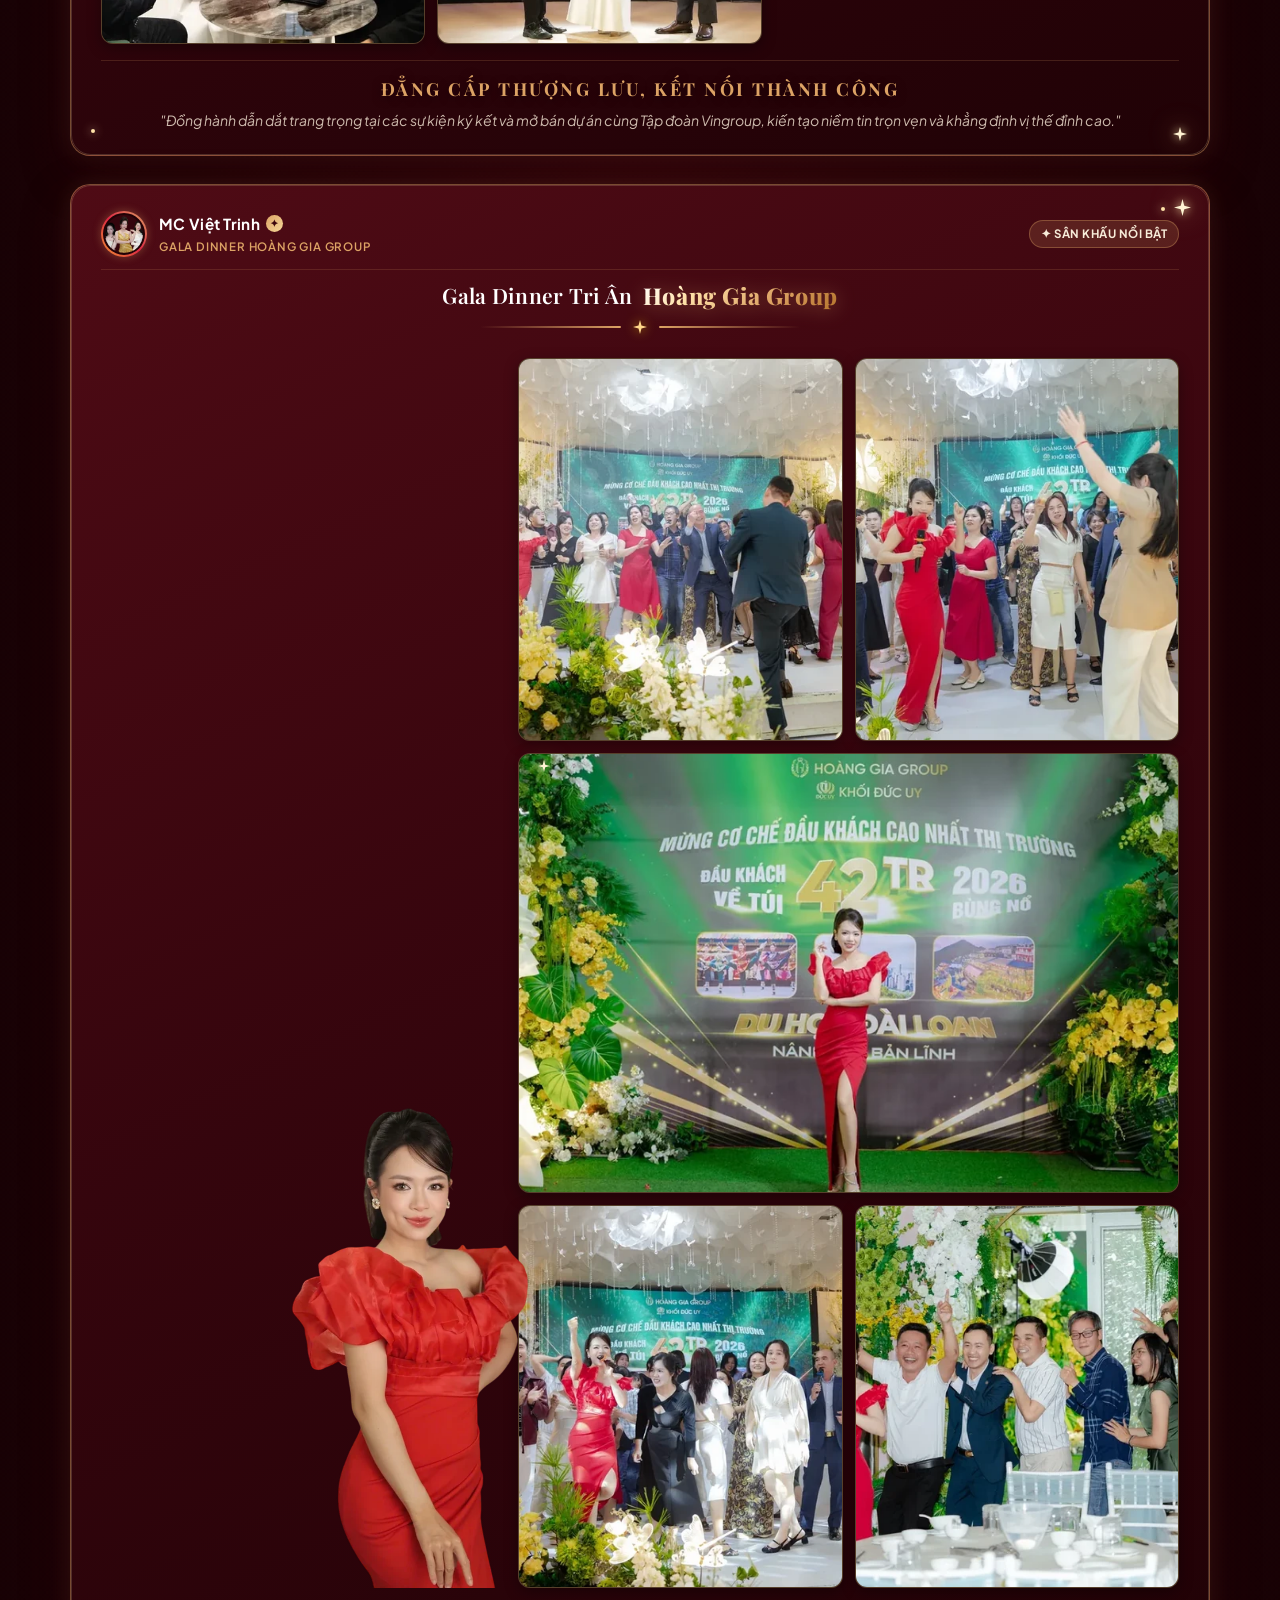
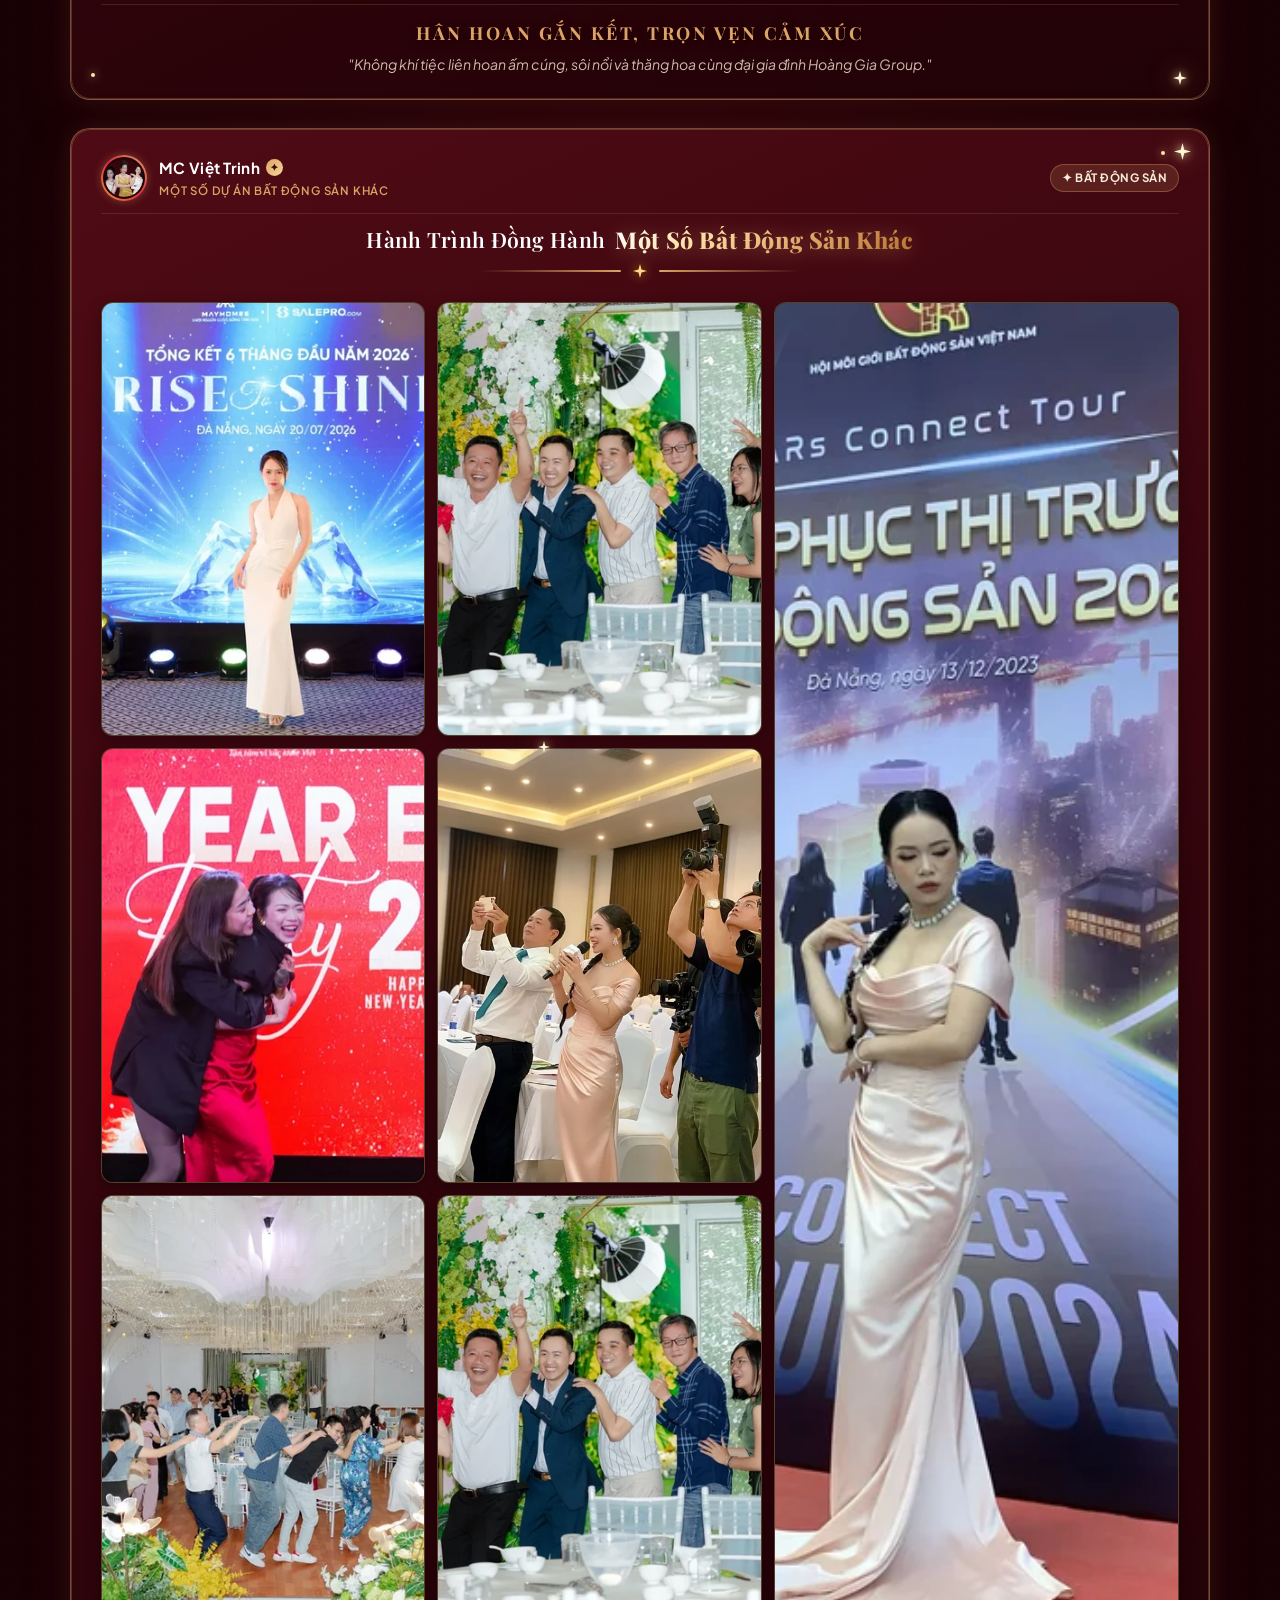
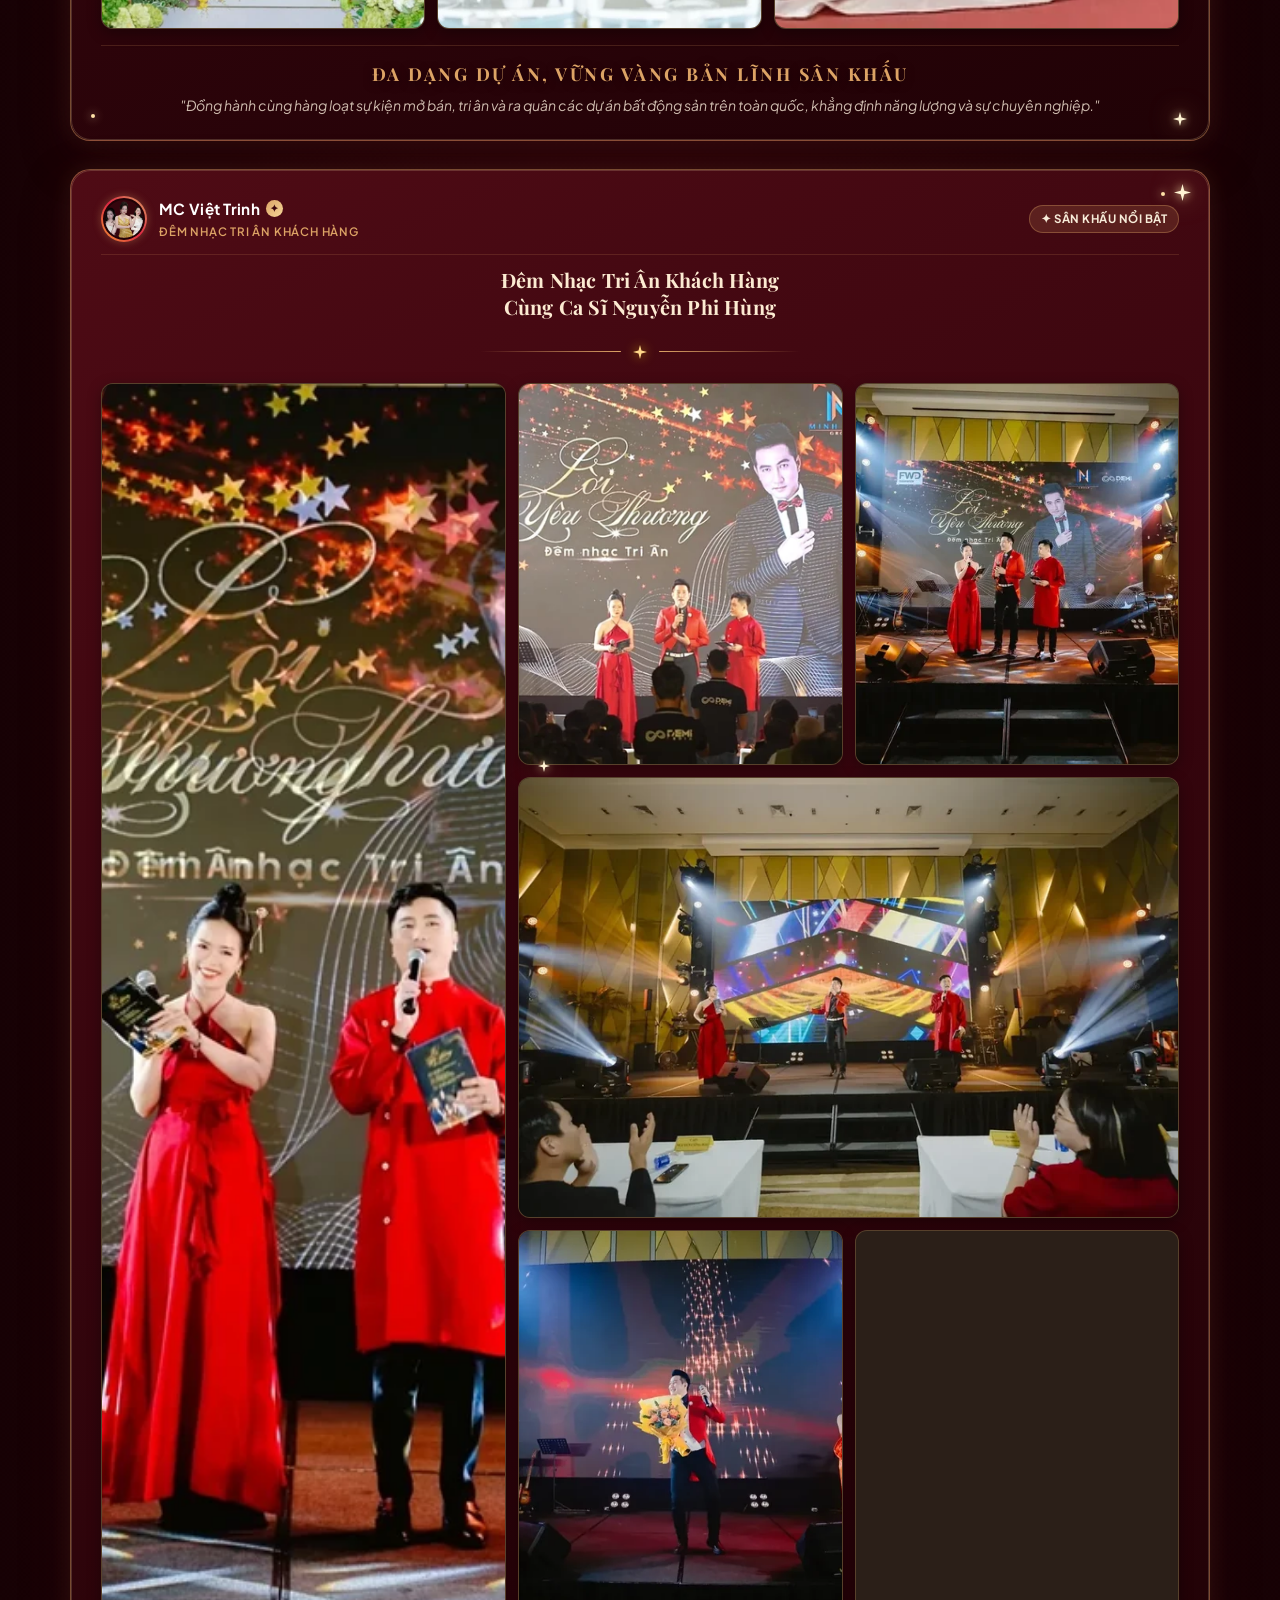
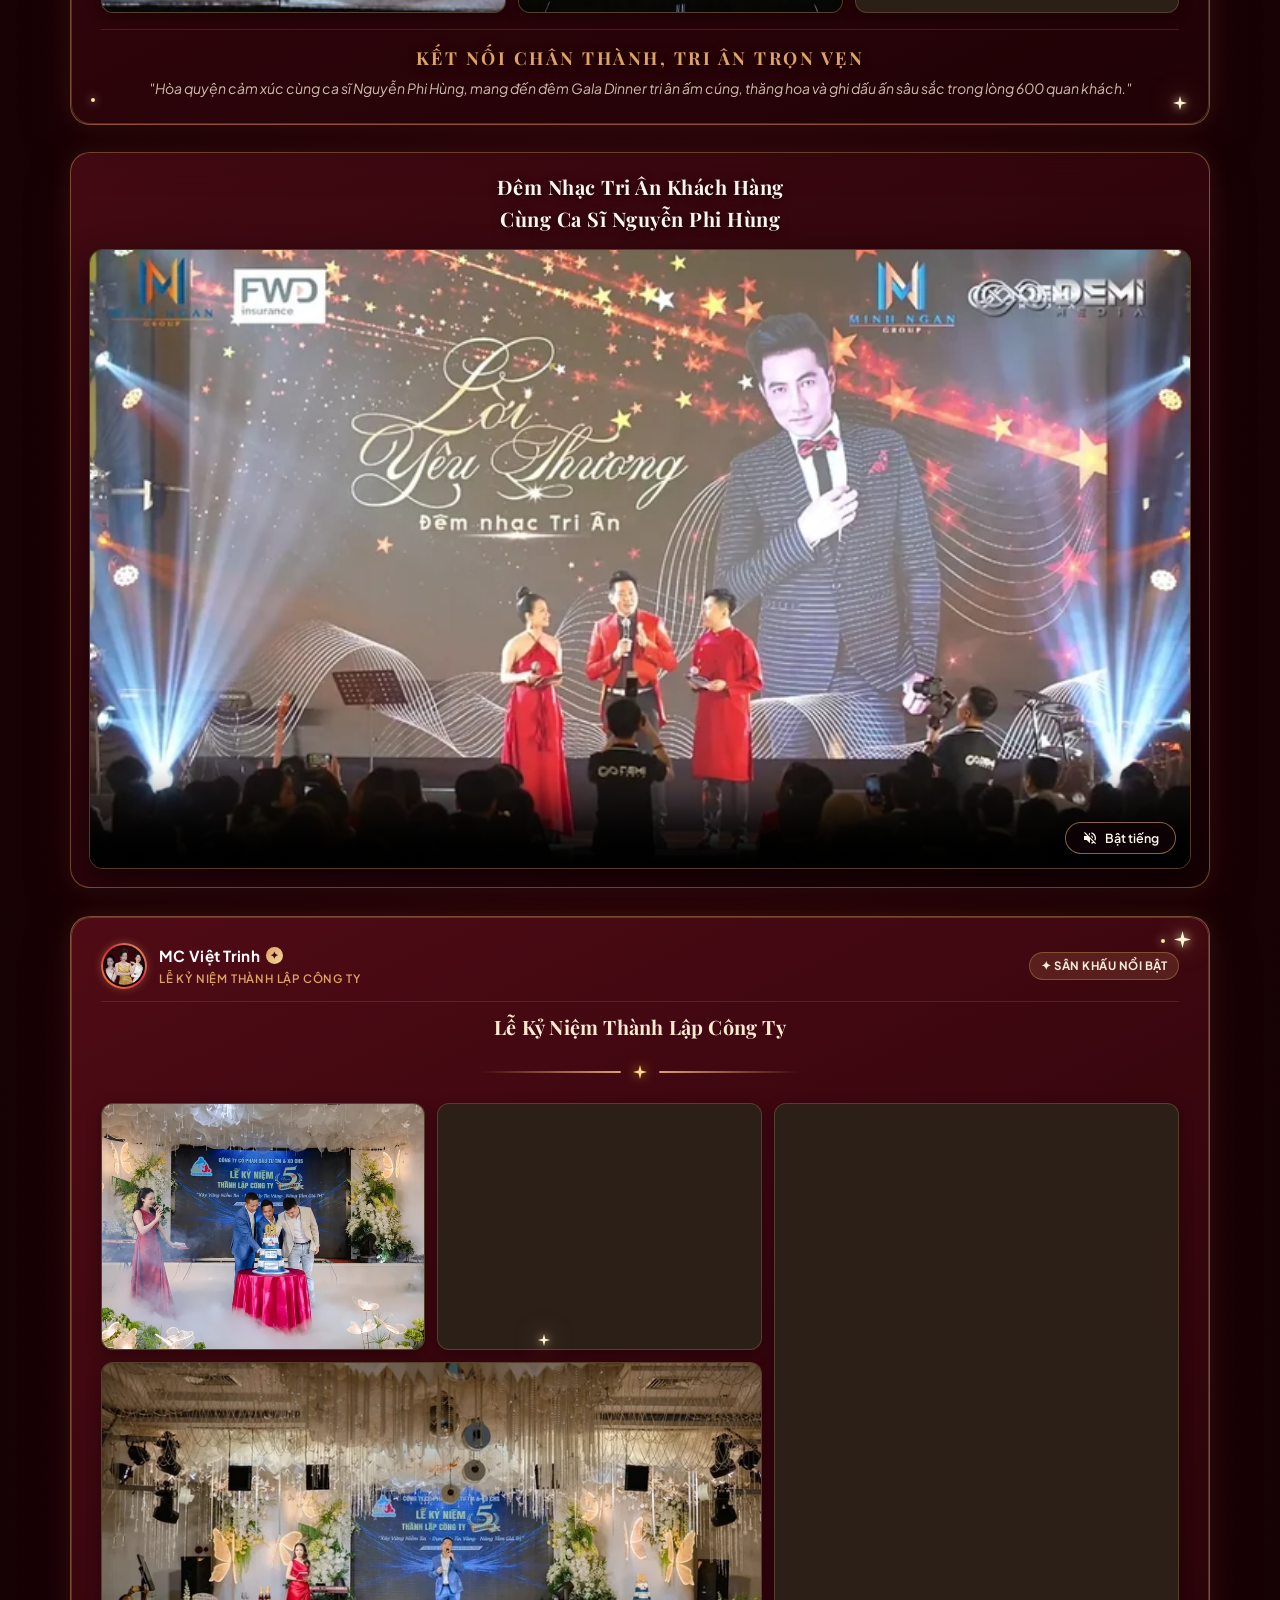
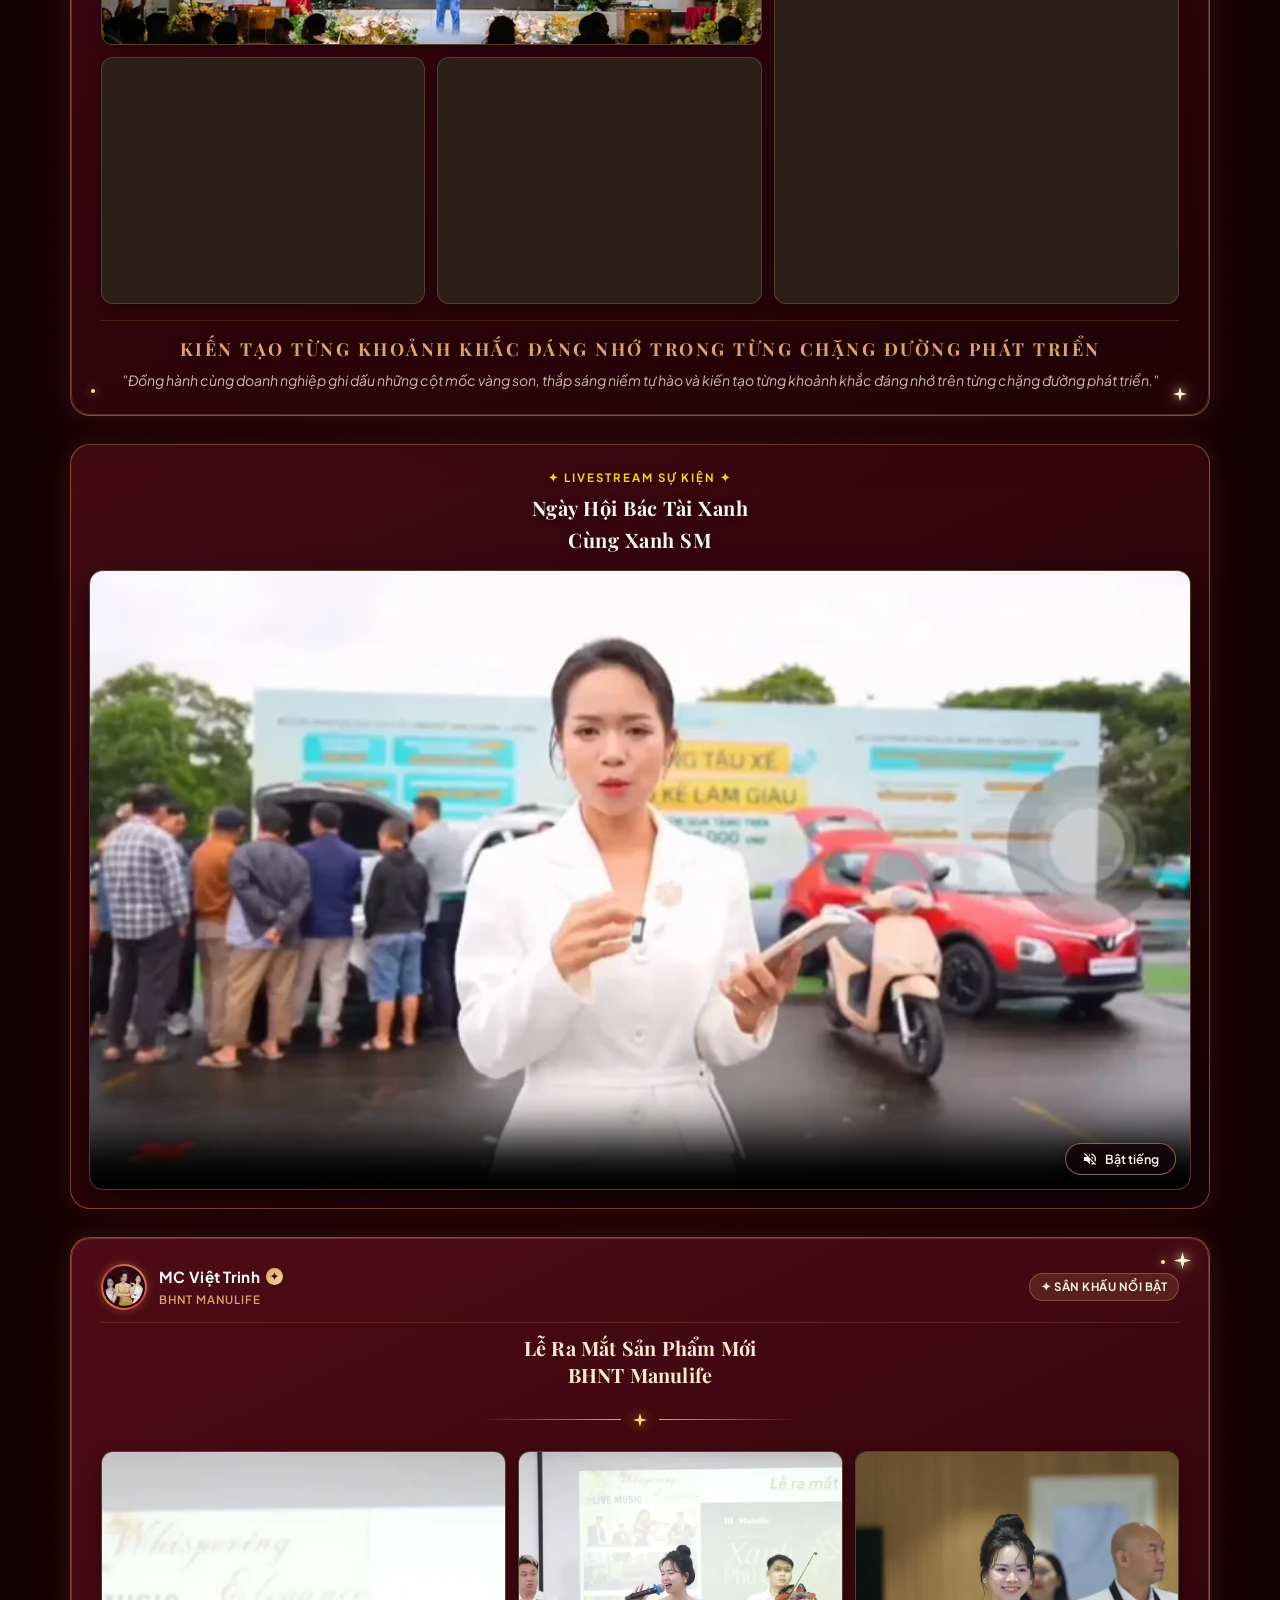
==== commit aea08d1e: "fix(content): cap nhat chinh xac Tap doan Vingroup thay vi Vinhomes" ====
--- a/index.html
+++ b/index.html
@@ -49,7 +49,7 @@
     rel="stylesheet">
 
   <!-- Main Stylesheet -->
-  <link rel="stylesheet" href="assets/css/style.css?v=56.0">
+  <link rel="stylesheet" href="assets/css/style.css?v=57.0">
 </head>
 
 <body class="curtain-locked">
@@ -531,7 +531,7 @@
             <div class="giant-pill-badge vtv-pill"
               title="Đài Truyền Hình Việt Nam - Kênh Quốc Gia Khu Vực Miền Trung &amp; Tây Nguyên"><span
                 class="pill-dot"></span>VTV8</div>
-            <div class="giant-pill-badge" title="Vingroup • Vinhomes"><span class="pill-dot"></span> Vingroup
+            <div class="giant-pill-badge" title="Tập đoàn Vingroup"><span class="pill-dot"></span> Vingroup
             </div>
             <div class="giant-pill-badge" title="Tập đoàn BĐS Nghỉ dưỡng &amp; Du lịch hàng đầu"><span
                 class="pill-dot"></span> Sun Group</div>
@@ -1025,7 +1025,7 @@
                     <span class="insta-username">MC Việt Trinh</span>
                     <span class="insta-badge-check" title="Đã xác minh">✦</span>
                   </div>
-                  <span class="insta-post-tag">LỄ MỞ BÁN &amp; KÝ KẾT DỰ ÁN</span>
+                  <span class="insta-post-tag">LỄ MỞ BÁN &amp; KÝ KẾT VINGROUP</span>
                 </div>
               </div>
               <div class="insta-header-badge">✦ SÂN KHẤU NỔI BẬT</div>
@@ -1034,7 +1034,7 @@
             <div class="bds-title-container">
               <h3 class="mosaic-title insta-post-title bds-post-title">
                 <span class="bds-title-prefix">Lễ Mở Bán &amp; Ký Kết</span>
-                <span class="bds-title-highlight">Dự Án Vinhomes (Vingroup)</span>
+                <span class="bds-title-highlight">Tập Đoàn Vingroup</span>
               </h3>
               <div class="bds-title-underline" aria-hidden="true">
                 <span class="bds-underline-line line-left"></span>
@@ -1047,7 +1047,7 @@
 
             <!-- Grid 6 ảnh: Grid (Cột Trái) + Model Đảo Chiều (Cột Phải) chuẩn xen kẽ -->
             <div class="mosaic-layout mosaic-reverse">
-              <!-- Cột Phải (khi reverse): Ảnh MC Tách Nền (Section BĐS Vinhomes) -->
+              <!-- Cột Phải (khi reverse): Ảnh MC Tách Nền (Section BĐS Vingroup) -->
               <div class="mosaic-col-feature">
                 <div class="mosaic-thumb feature-thumb feature-cutout-slot"
                   data-zoom="assets/sections/bds/bds2/mc_viet_trinh_vinhomes_cutout.webp">
@@ -1074,7 +1074,7 @@
                     </svg>
                   </div>
                   <img decoding="async" src="assets/sections/bds/bds2/mc_viet_trinh_vinhomes_cutout.webp"
-                    alt="MC Việt Trinh trang phục thanh lịch tại sự kiện Bất Động Sản Vinhomes" loading="lazy"
+                    alt="MC Việt Trinh trang phục thanh lịch tại sự kiện Bất Động Sản Tập đoàn Vingroup" loading="lazy"
                     class="feature-cutout-img">
                 </div>
               </div>
@@ -1118,8 +1118,8 @@
             <!-- Footer Slogan & Quote chuẩn Style reference image -->
             <div class="mosaic-footer-quote">
               <div class="mosaic-caption-slogan">ĐẲNG CẤP THƯỢNG LƯU, KẾT NỐI THÀNH CÔNG</div>
-              <p class="mosaic-caption-sub">"Đồng hành dẫn dắt trang trọng tại các sự kiện ký kết và mở bán đại đô thị
-                Vinhomes – Tập đoàn Vingroup, kiến tạo niềm tin trọn vẹn và khẳng định vị thế sống đỉnh cao."</p>
+              <p class="mosaic-caption-sub">"Đồng hành dẫn dắt trang trọng tại các sự kiện ký kết và mở bán dự án cùng
+                Tập đoàn Vingroup, kiến tạo niềm tin trọn vẹn và khẳng định vị thế đỉnh cao."</p>
             </div>
           </article>
 
@@ -2369,7 +2369,7 @@
   </button>
 
   <!-- Script -->
-  <script src="assets/js/main.js?v=34.0"></script>
+  <script src="assets/js/main.js?v=35.0"></script>
 </body>
 
 </html>
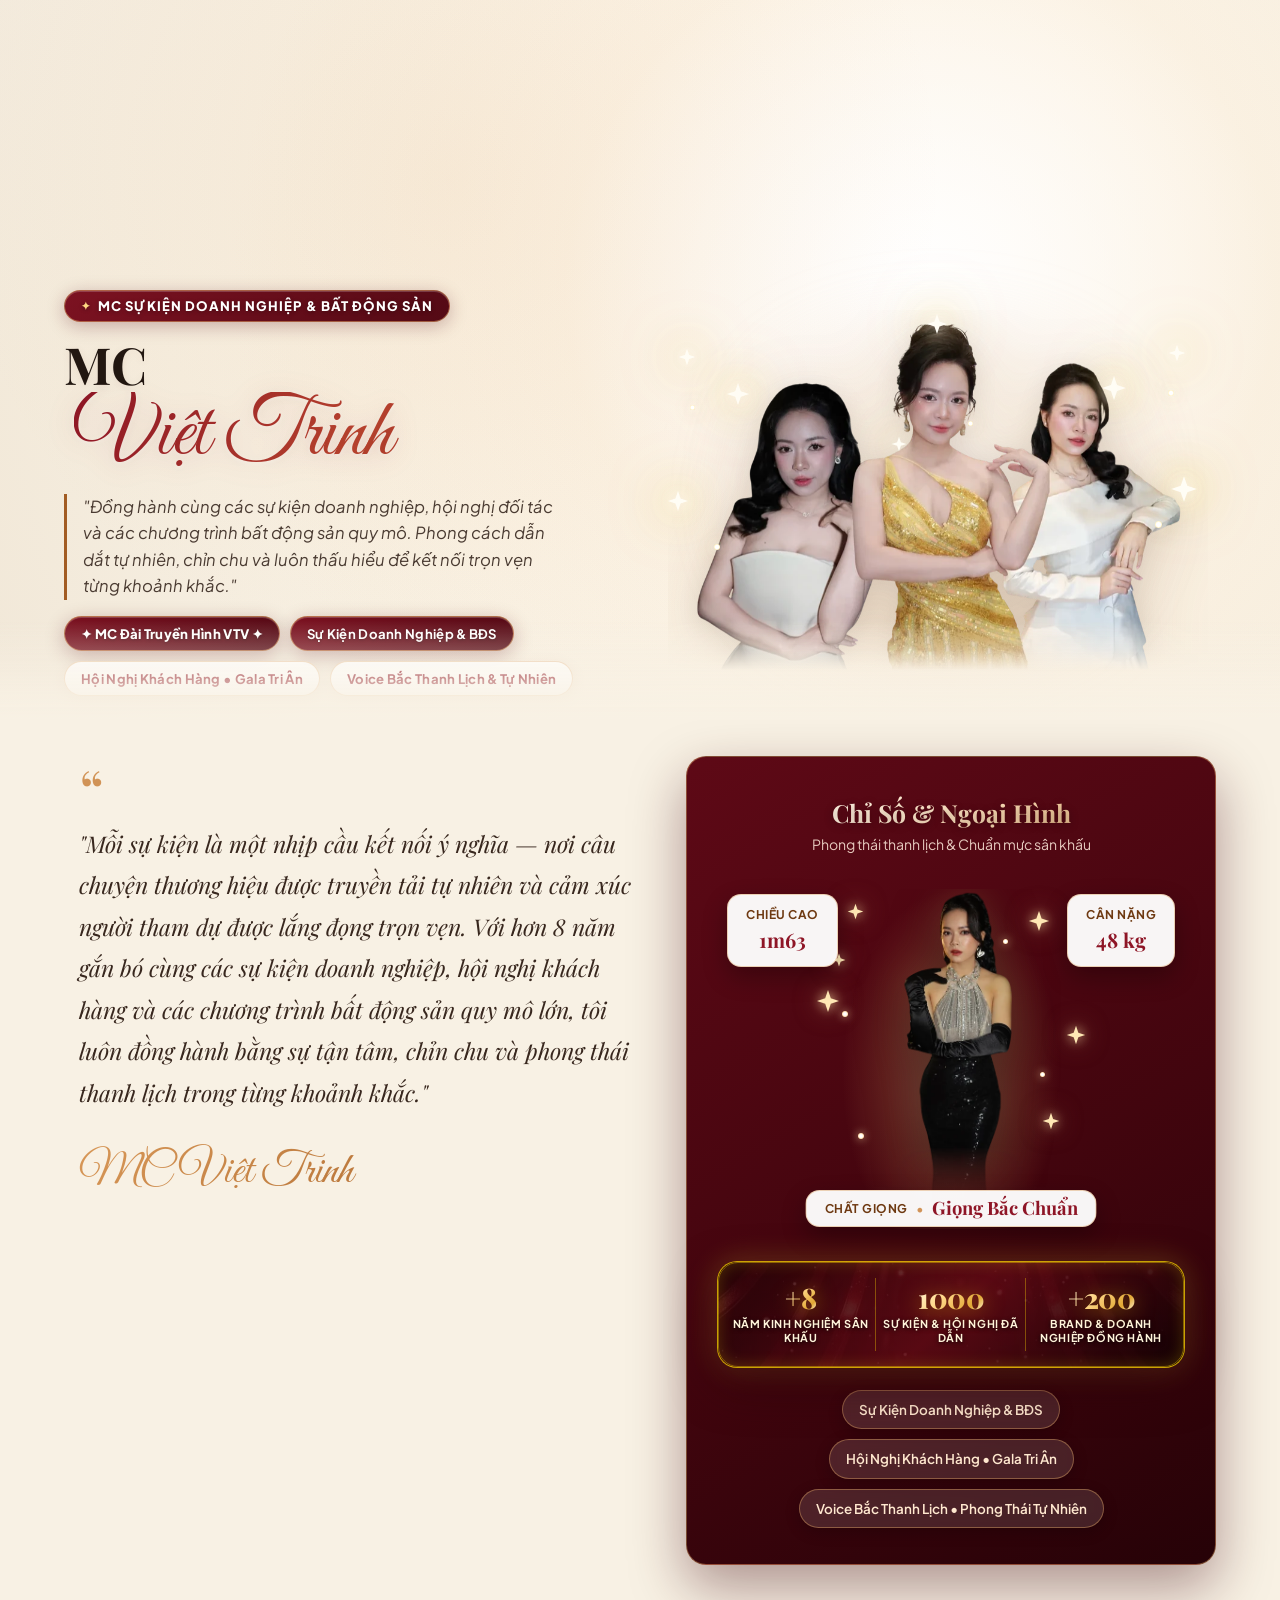
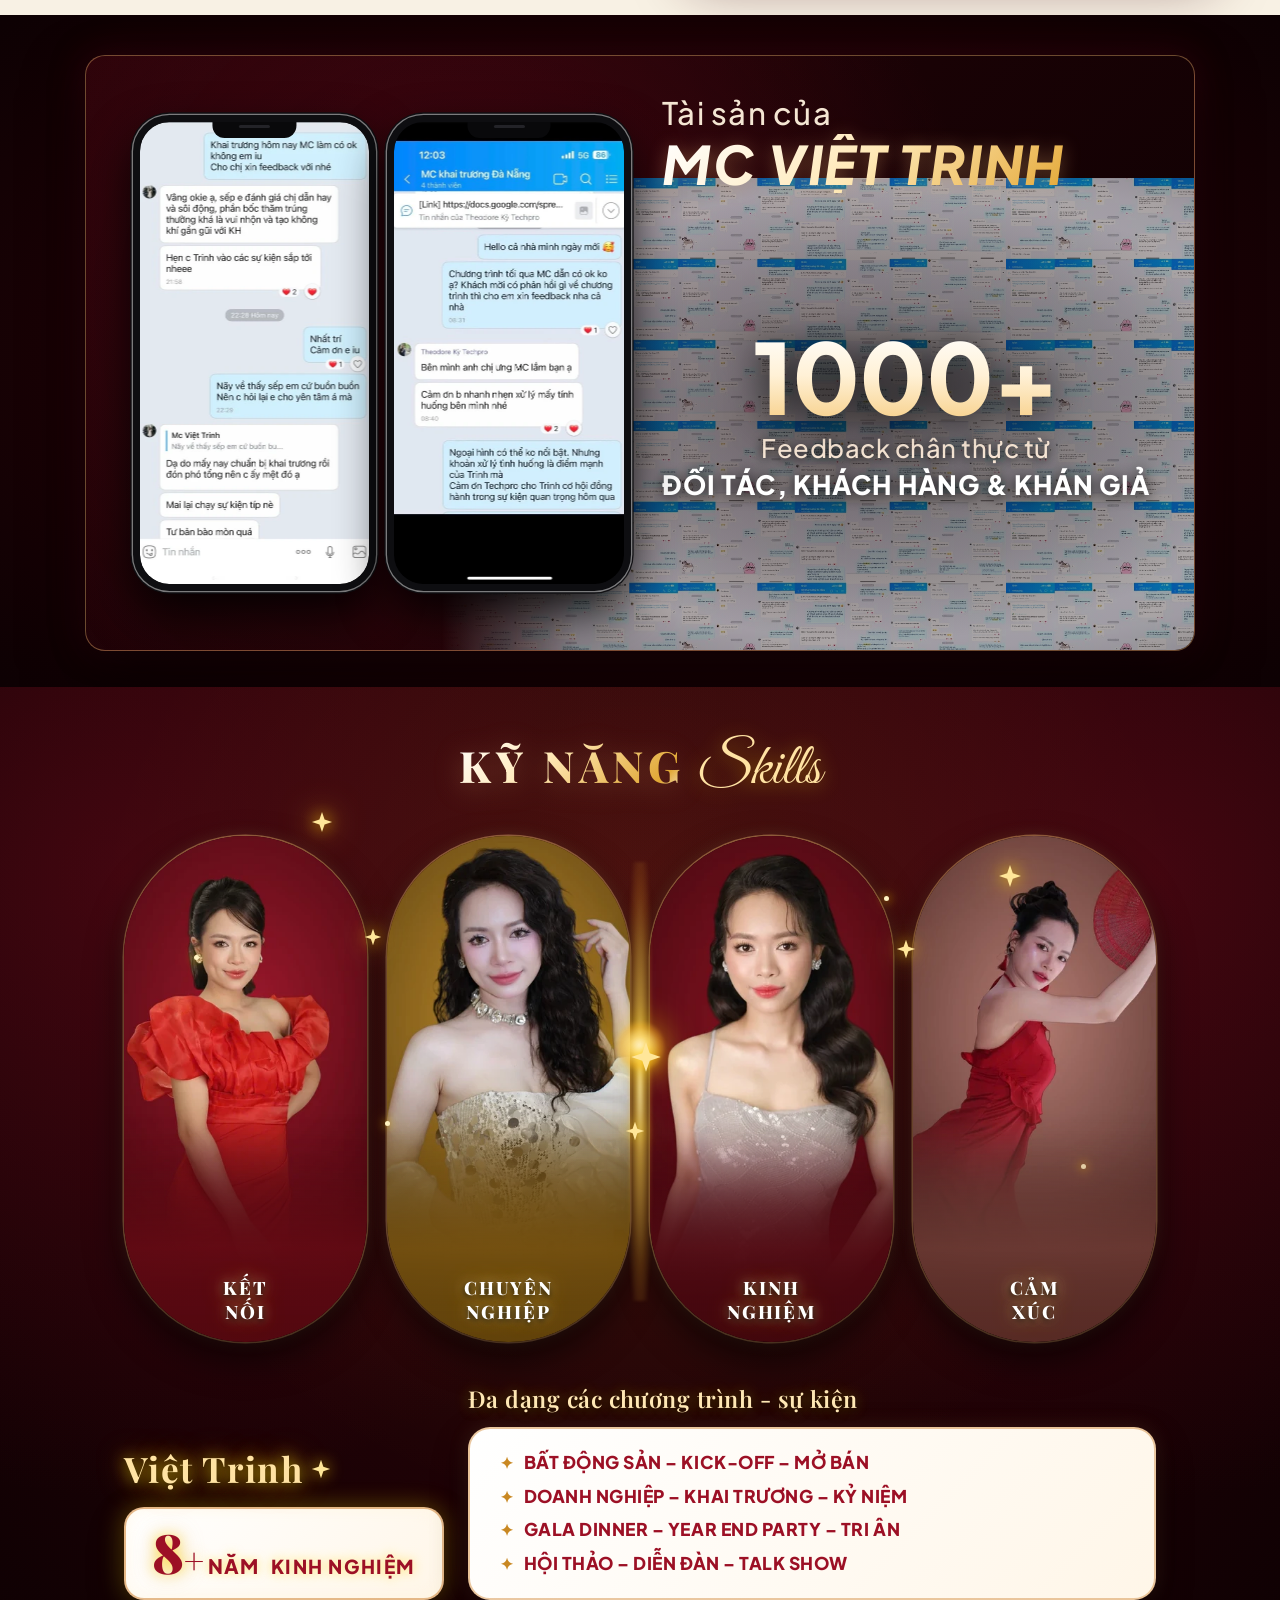
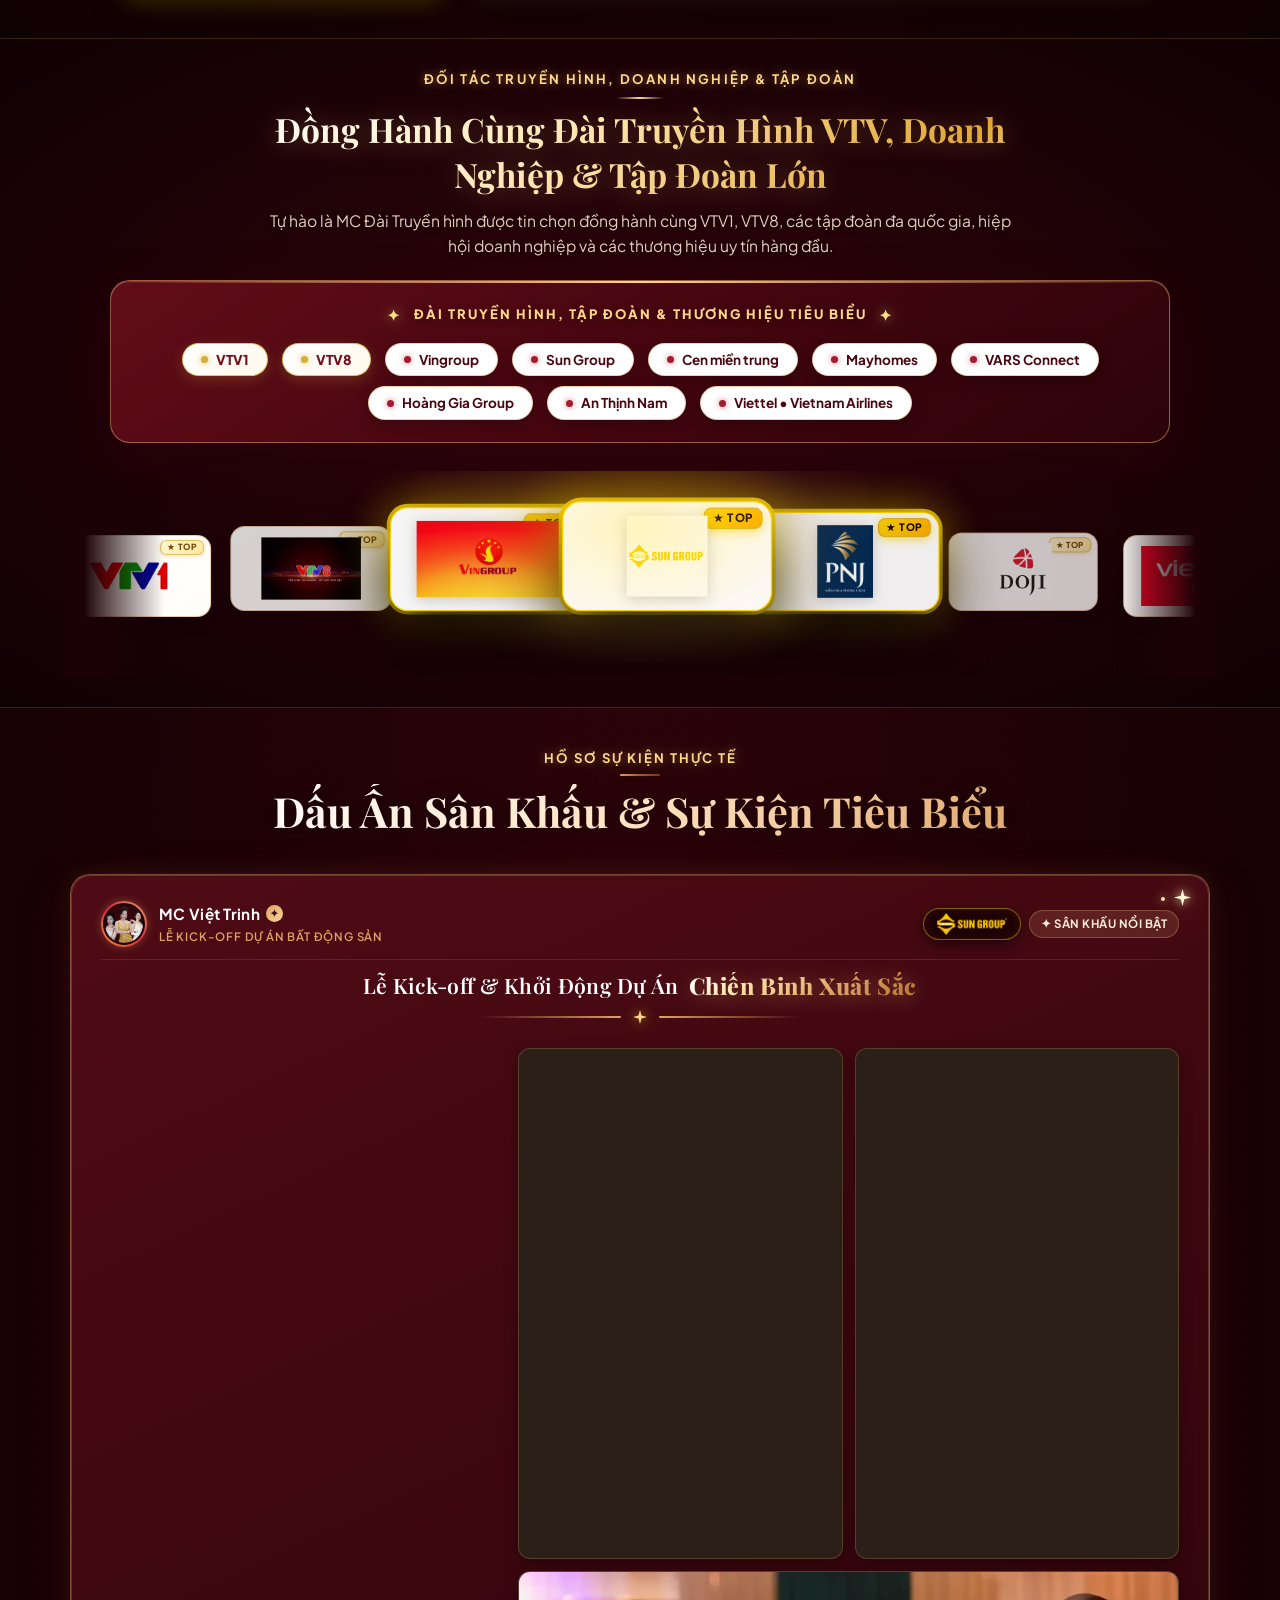
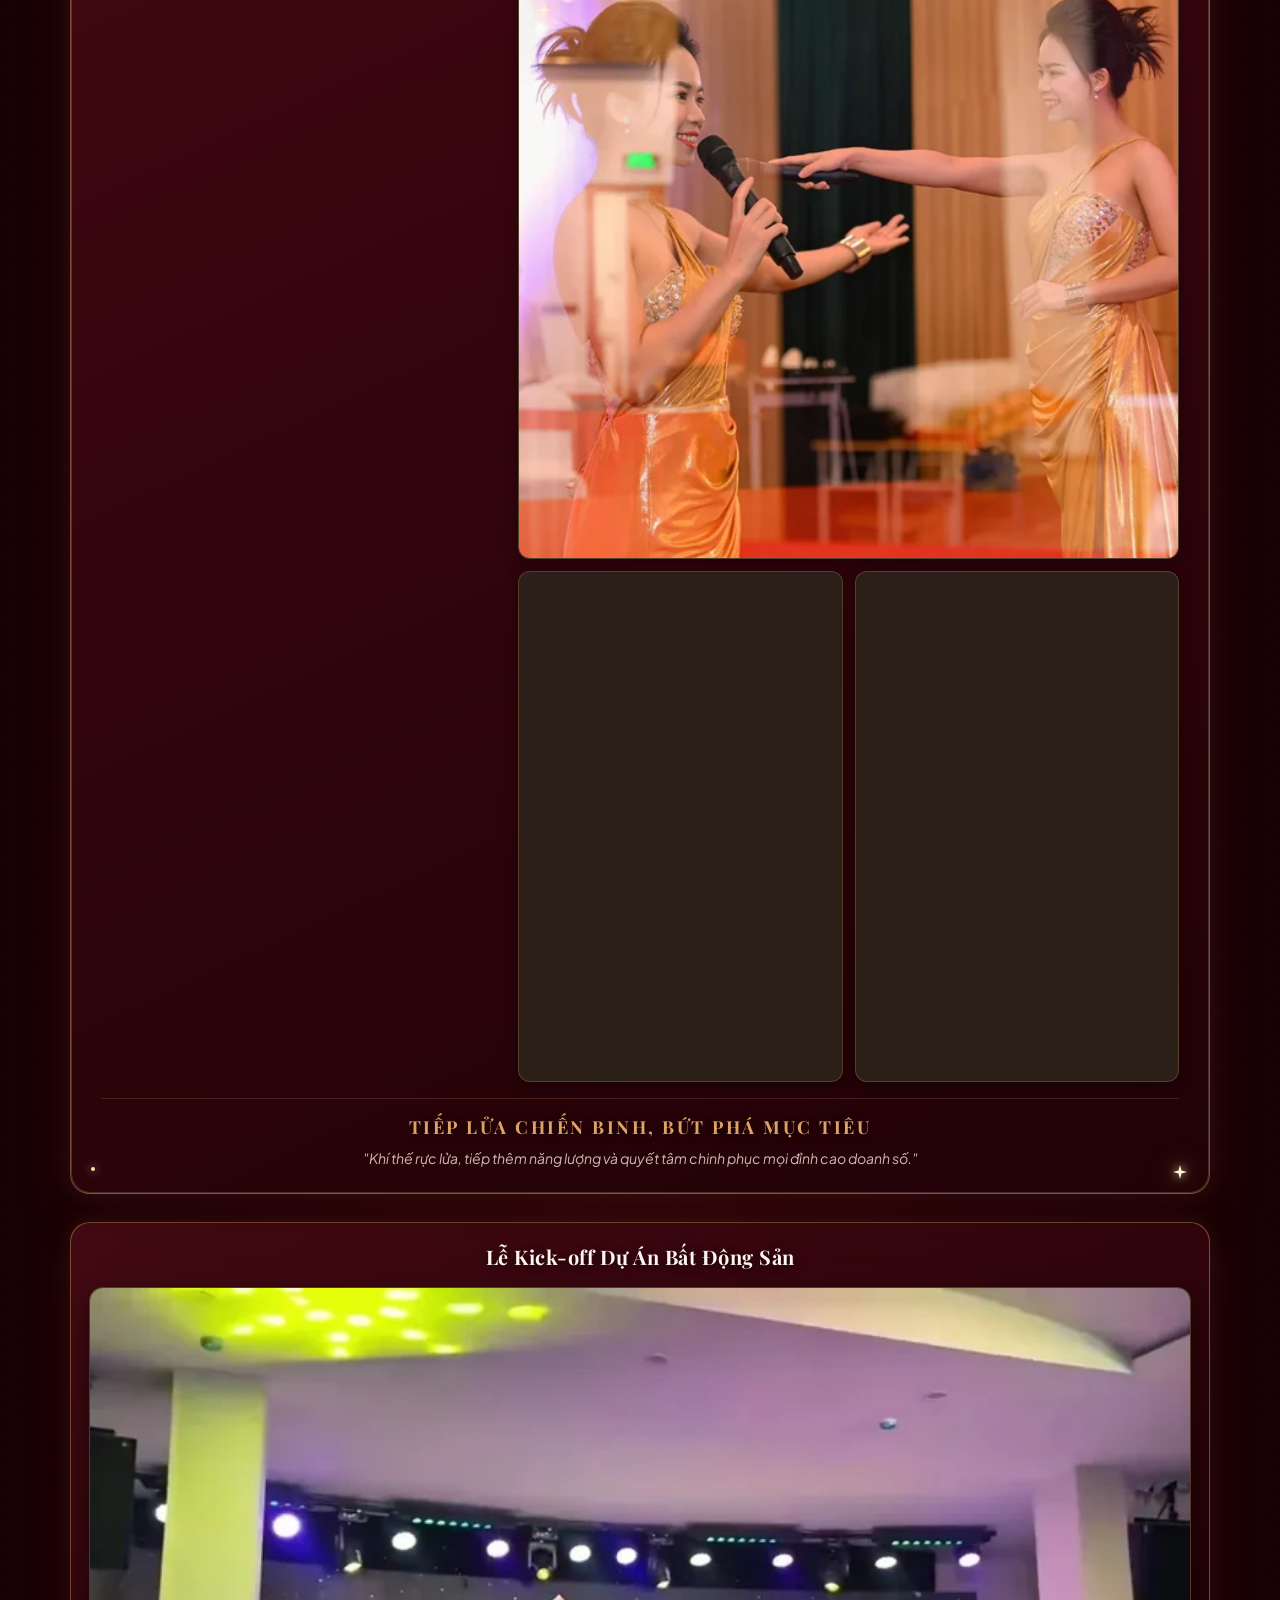
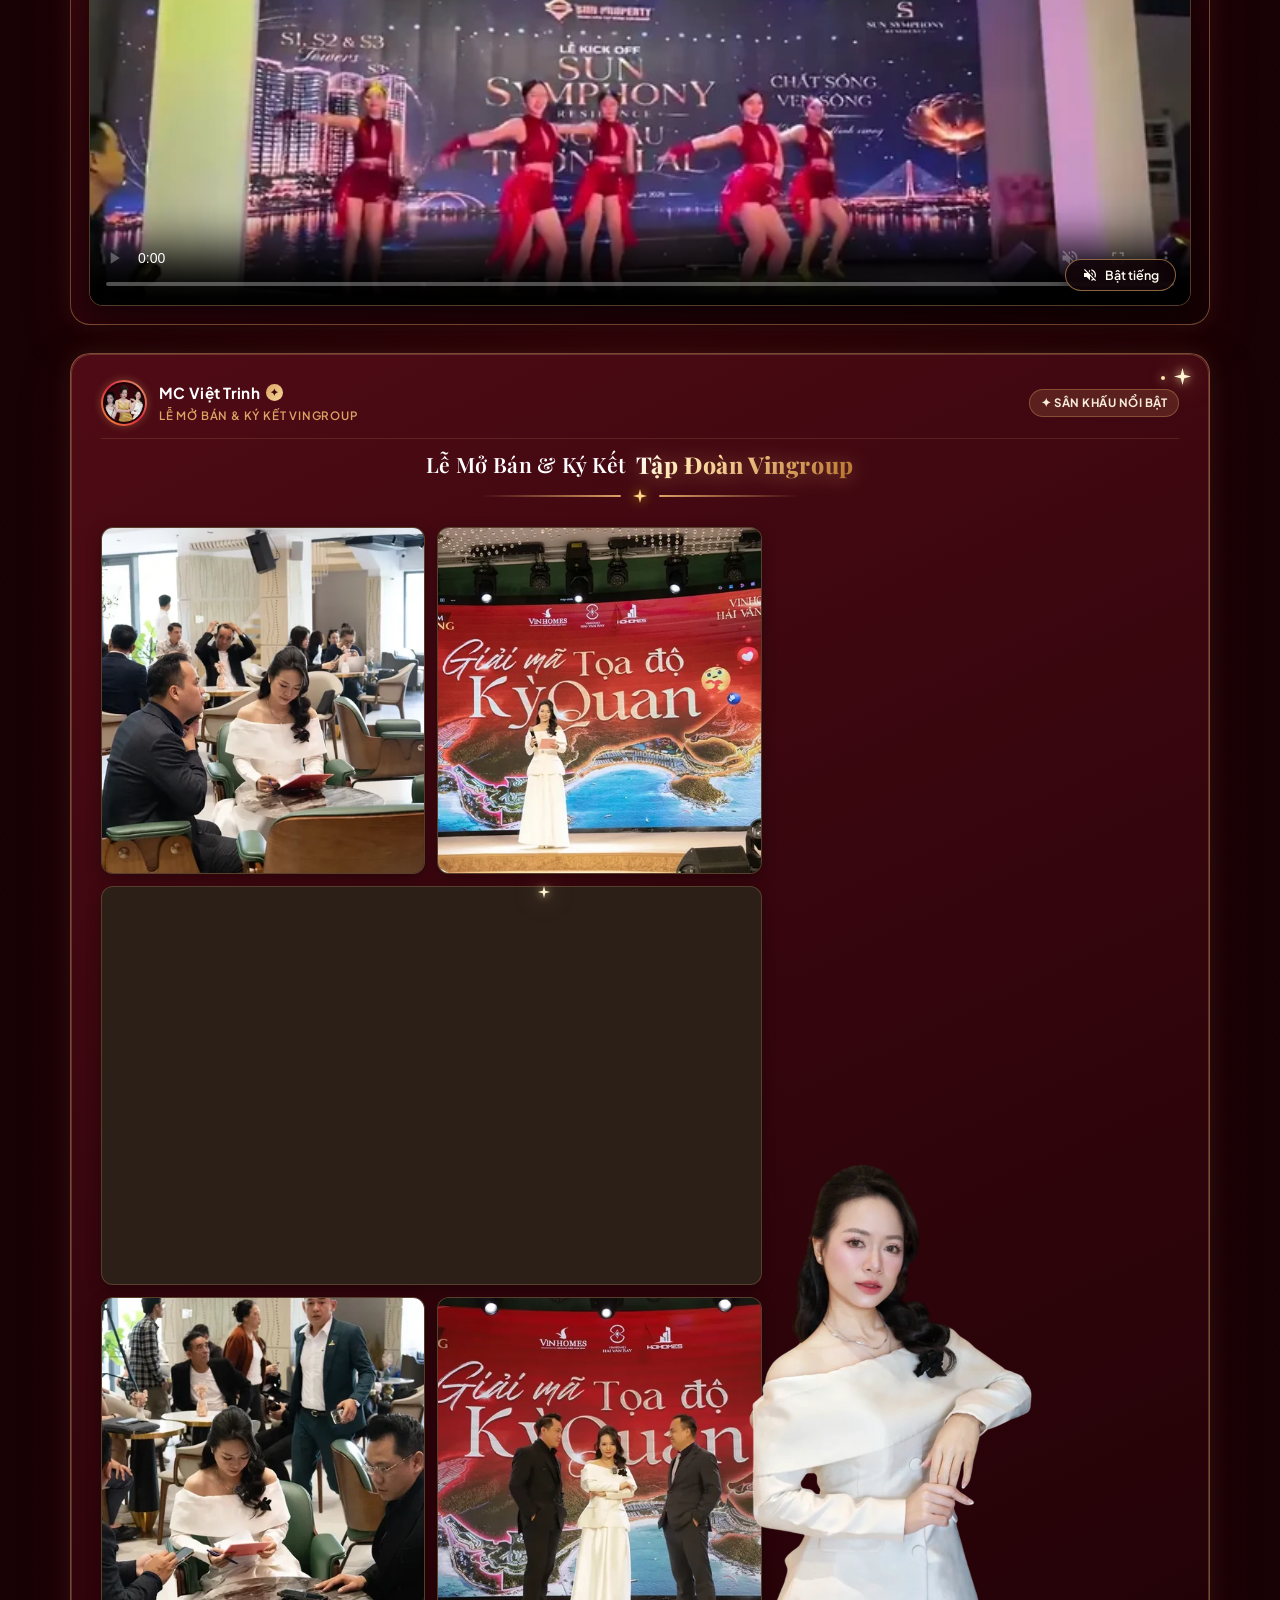
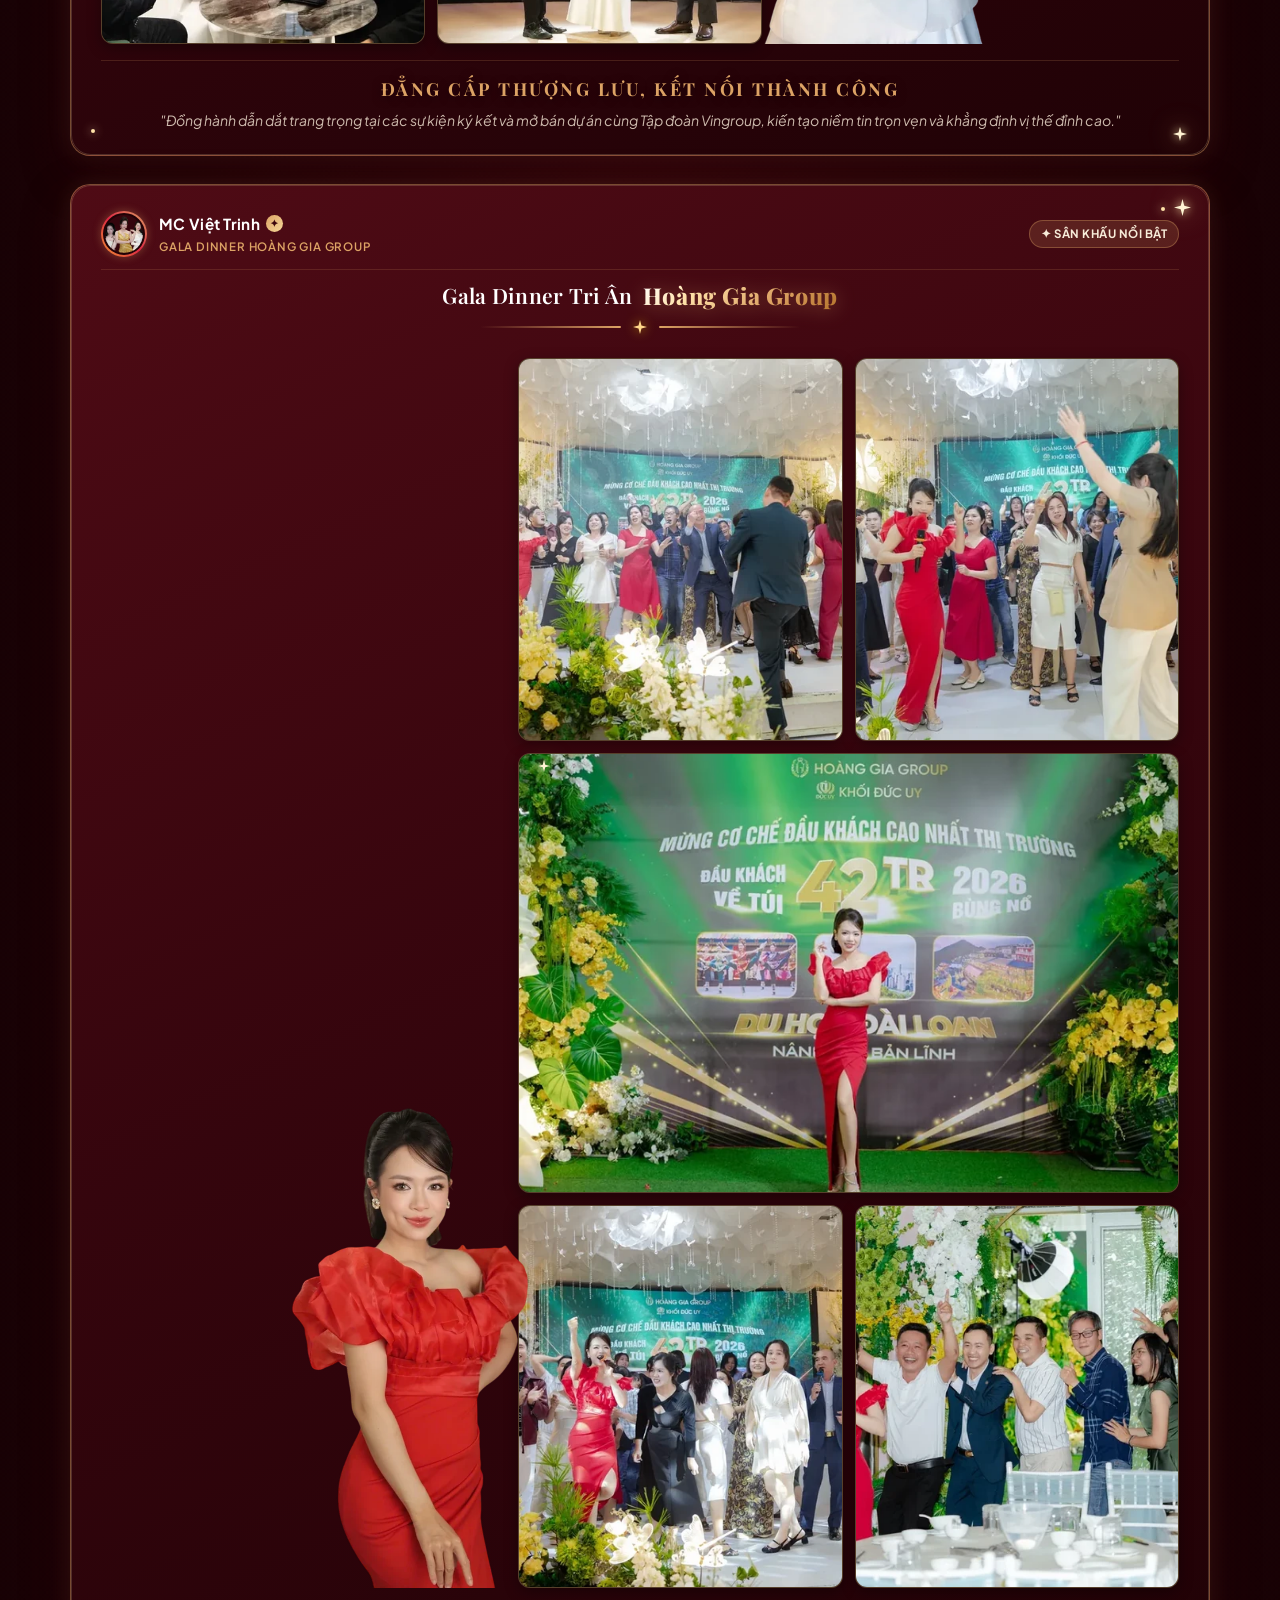
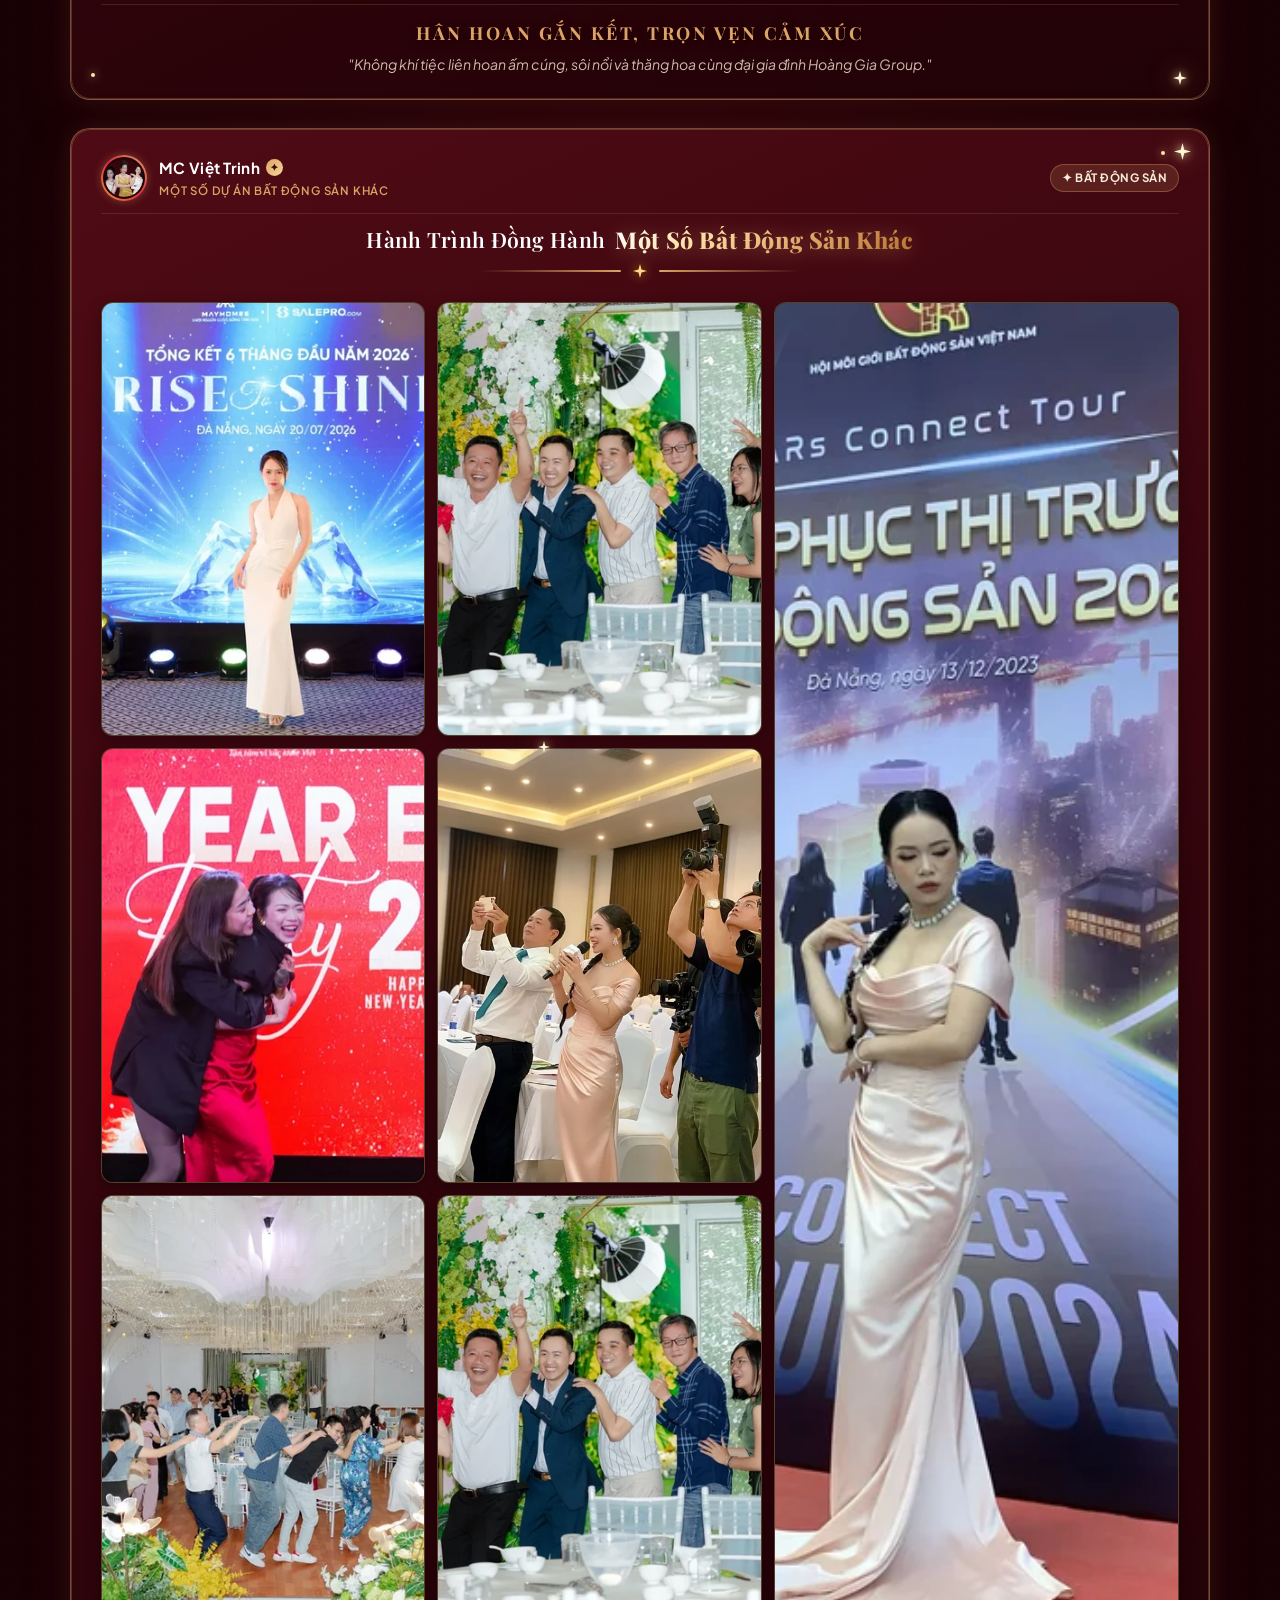
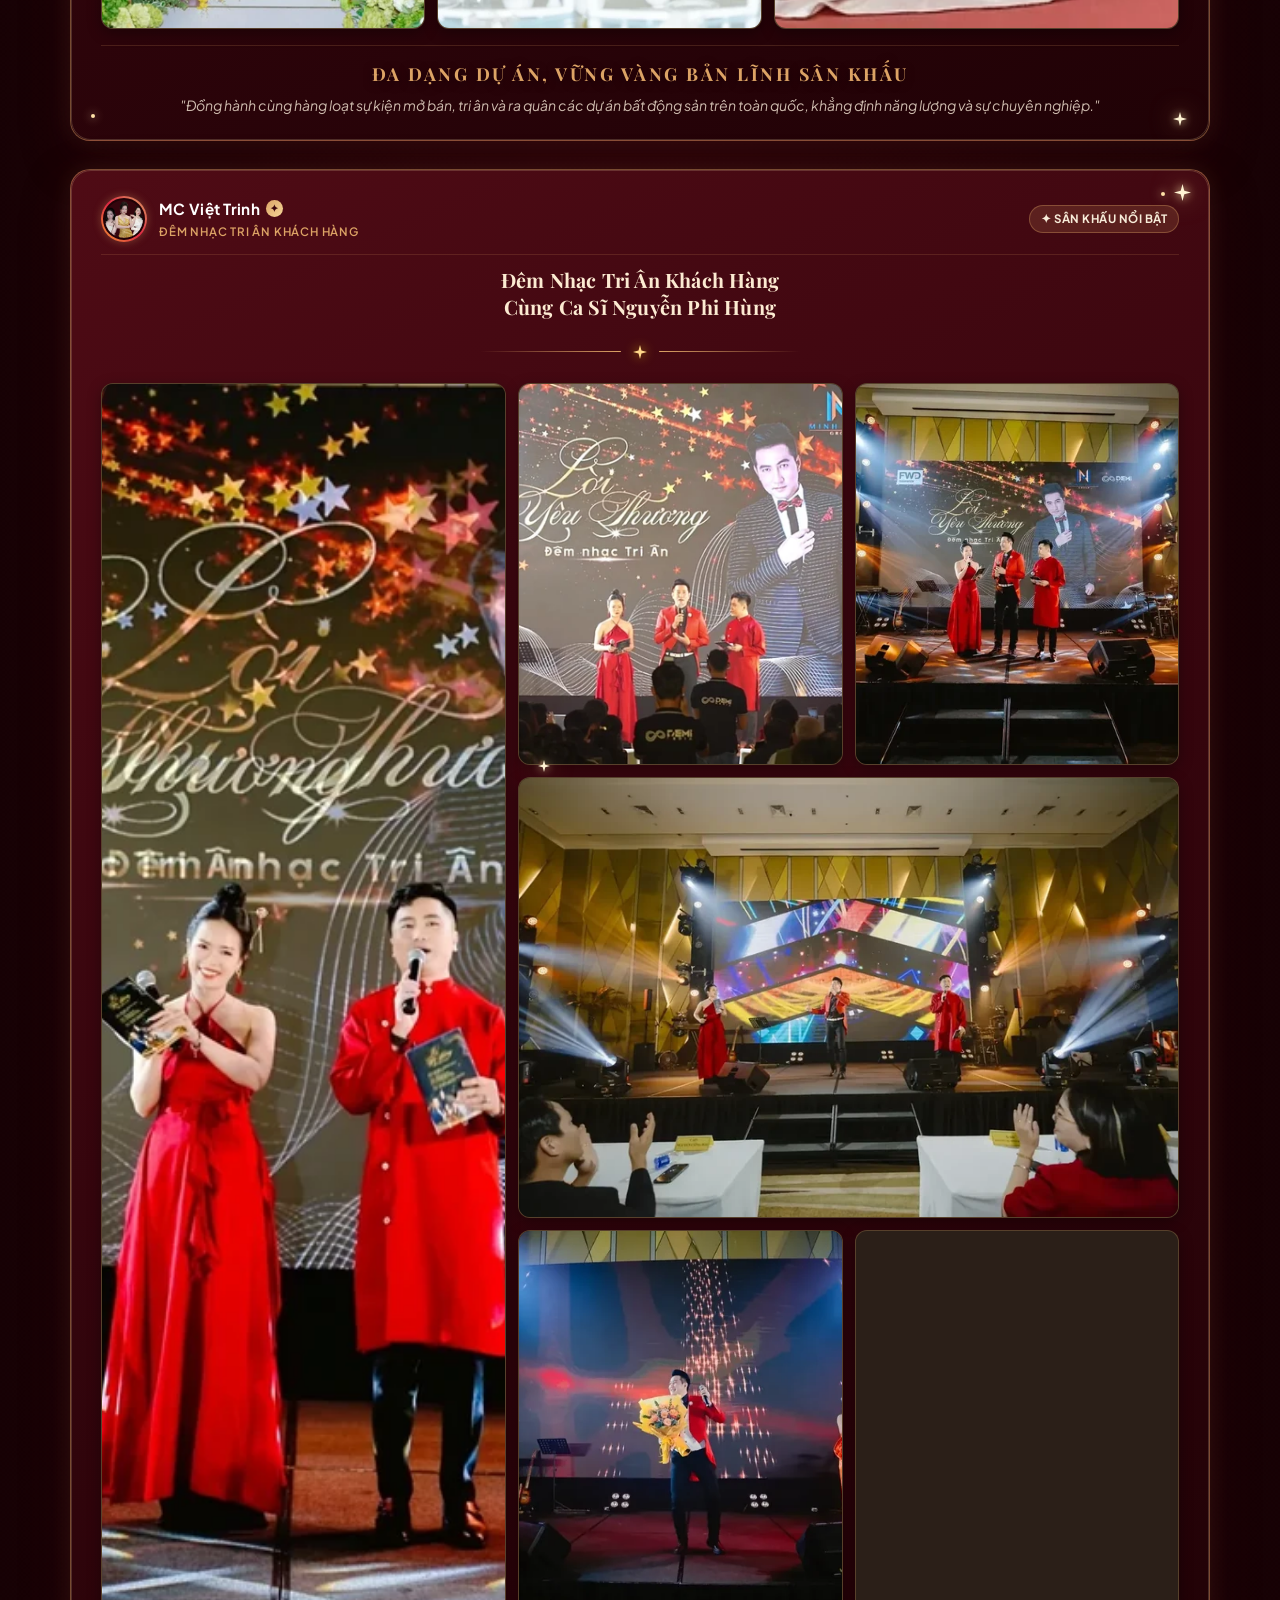
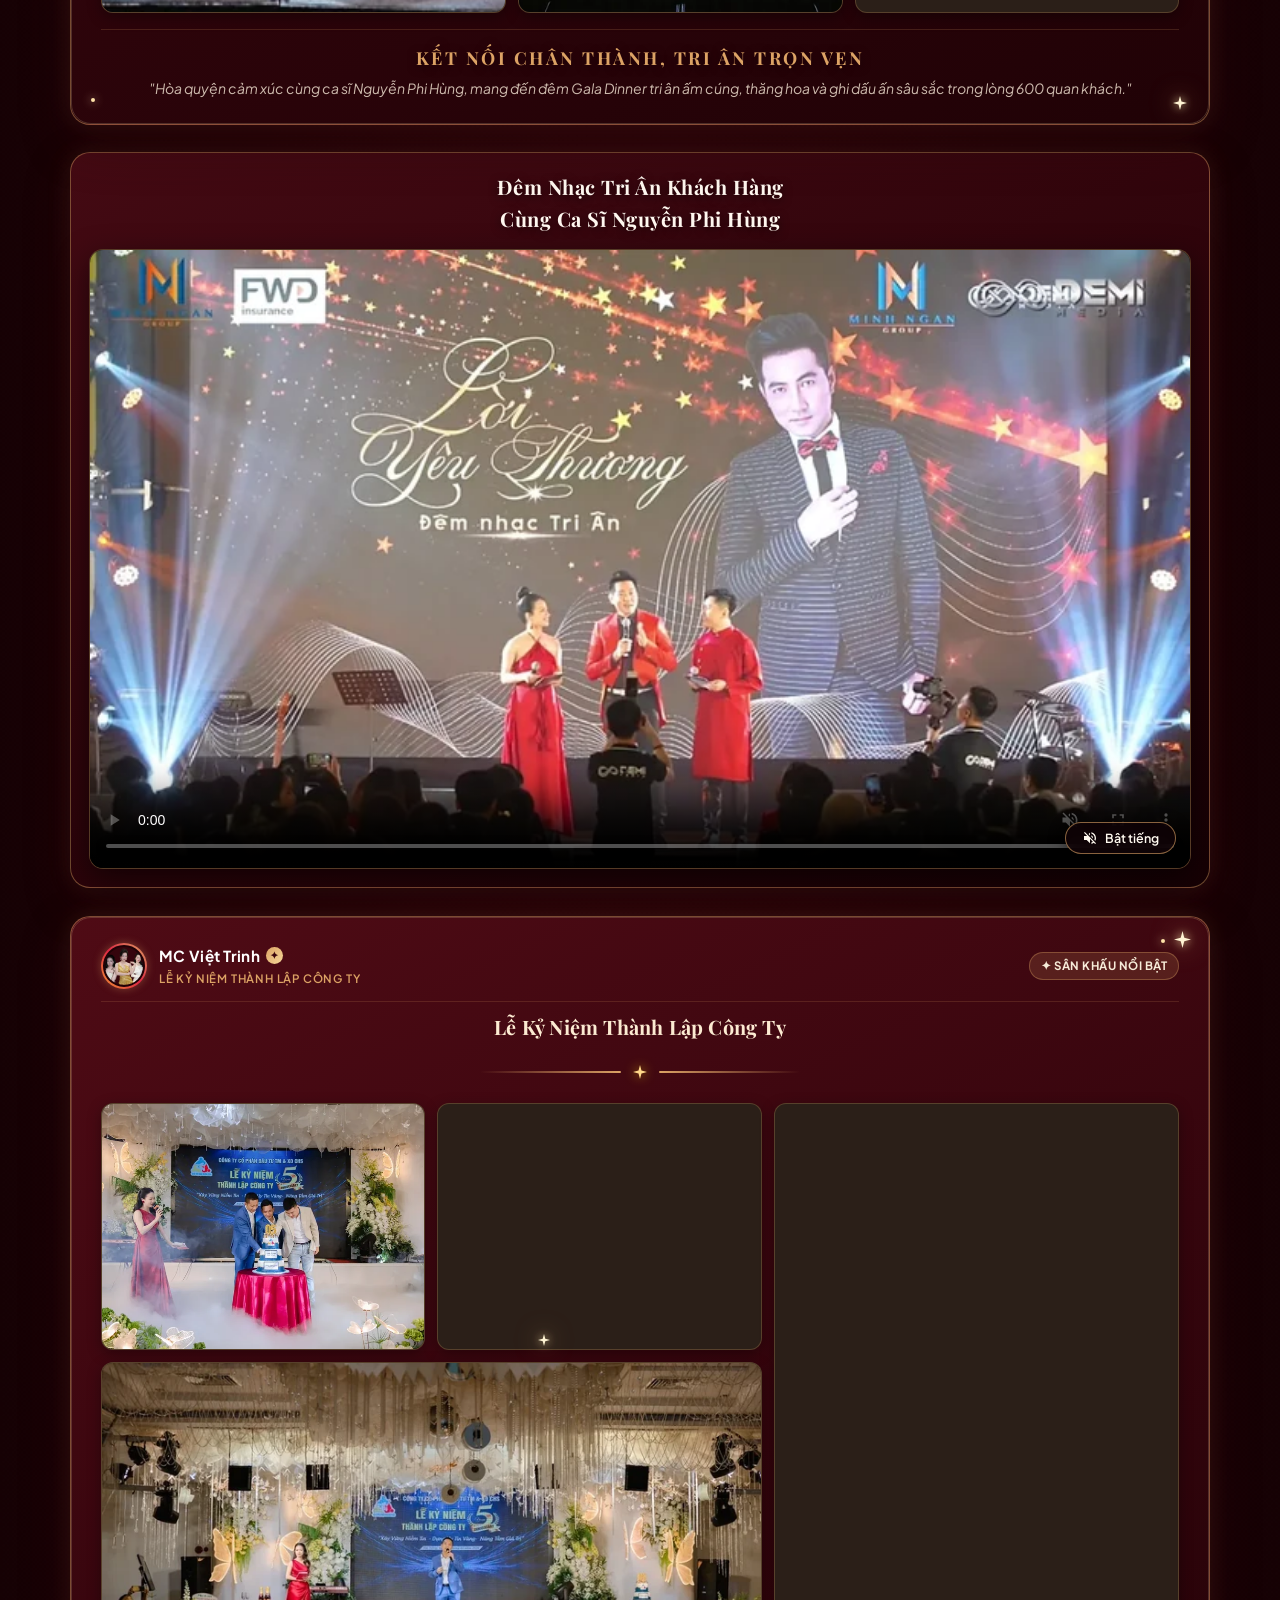
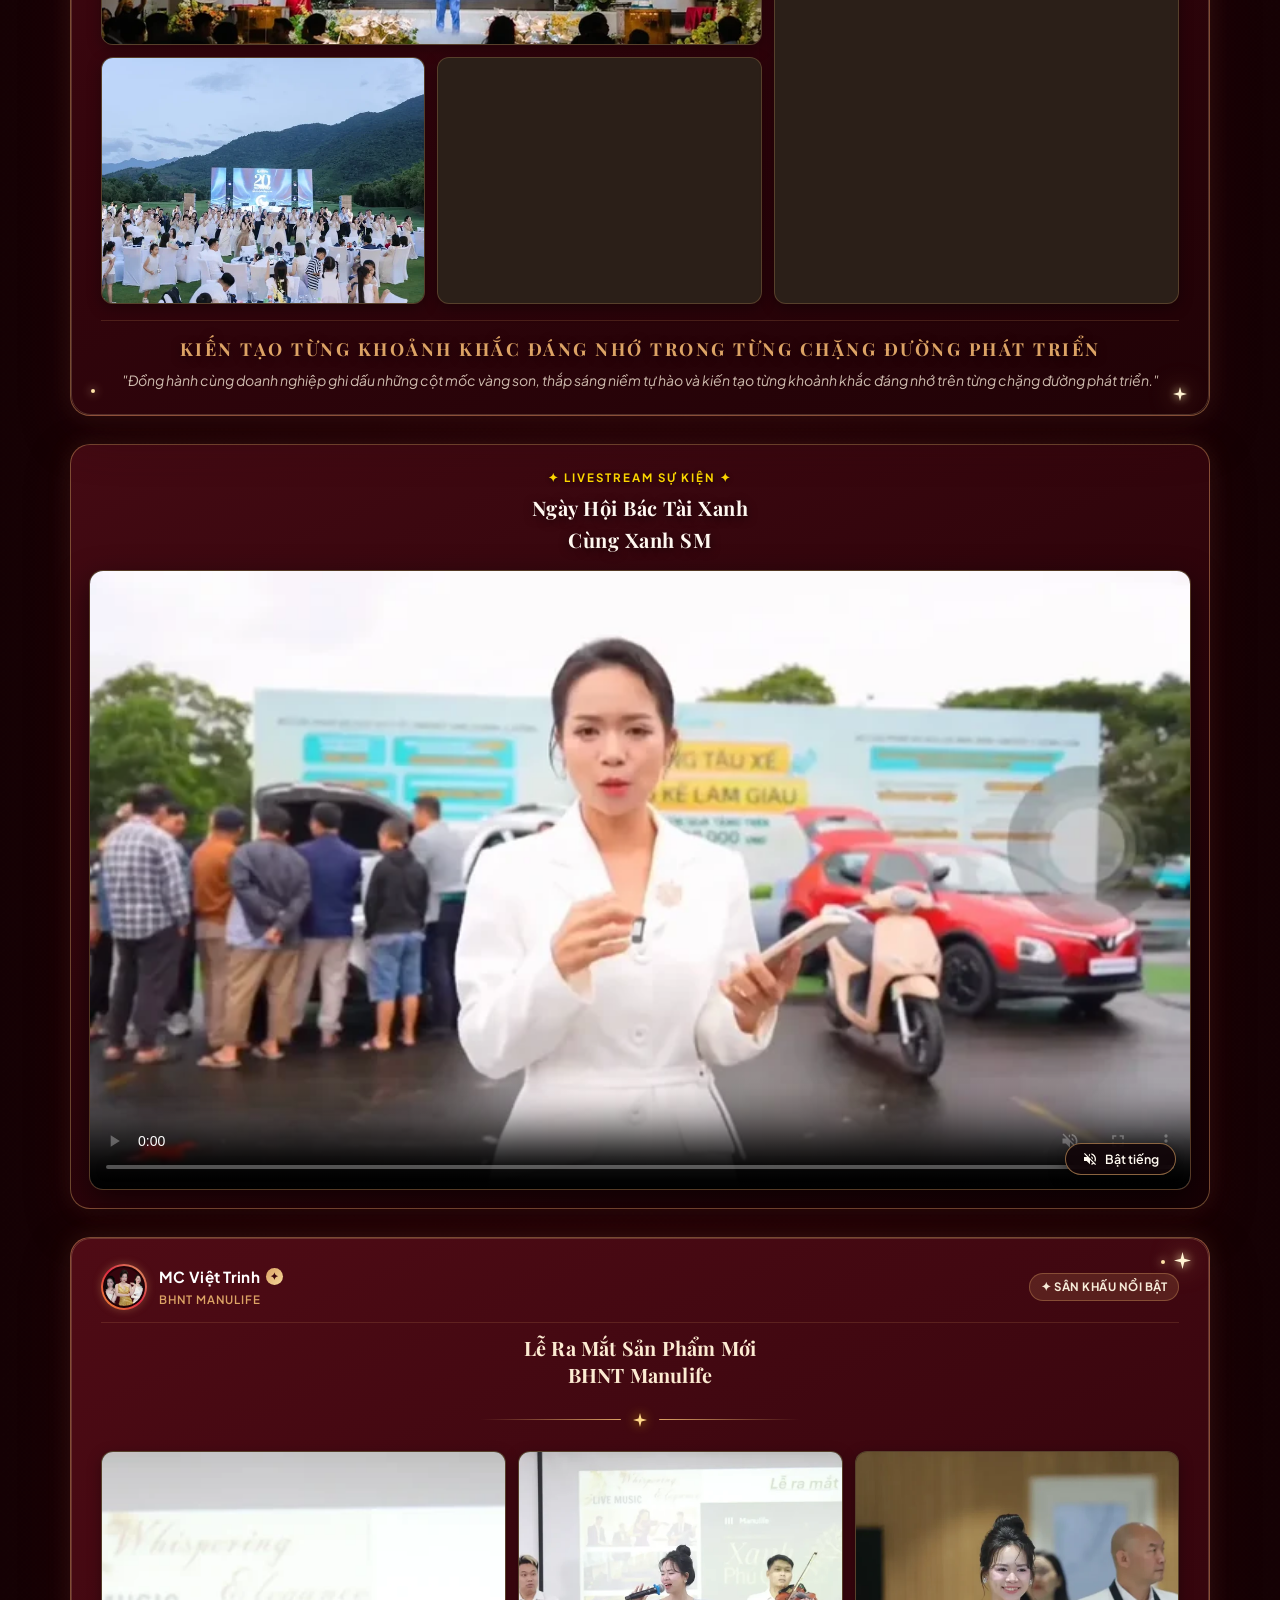
==== commit e8ba2646: "done" ====
--- a/index.html
+++ b/index.html
@@ -1455,7 +1455,8 @@
             <!-- Footer Slogan & Quote chuẩn Style reference image -->
             <div class="mosaic-footer-quote">
               <div class="mosaic-caption-slogan">KẾT NỐI CHÂN THÀNH, TRI ÂN TRỌN VẸN</div>
-              <p class="mosaic-caption-sub">"Hòa quyện cảm xúc cùng ca sĩ Nguyễn Phi Hùng, mang đến đêm Gala Dinner tri ân
+              <p class="mosaic-caption-sub">"Hòa quyện cảm xúc cùng ca sĩ Nguyễn Phi Hùng, mang đến đêm Gala Dinner tri
+                ân
                 ấm cúng, thăng hoa và ghi dấu ấn sâu sắc trong lòng 600 quan khách."</p>
             </div>
           </article>
@@ -1713,7 +1714,8 @@
             <!-- Footer Slogan & Quote chuẩn Style reference image -->
             <div class="mosaic-footer-quote">
               <div class="mosaic-caption-slogan">ĐỘT PHÁ GIẢI PHÁP, BẢO VỆ TOÀN DIỆN</div>
-              <p class="mosaic-caption-sub">"Đồng hành cùng BHNT Manulife nâng tầm giải pháp tài chính và mang lại sự an tâm
+              <p class="mosaic-caption-sub">"Đồng hành cùng BHNT Manulife nâng tầm giải pháp tài chính và mang lại sự an
+                tâm
                 trọn vẹn cho khách hàng."</p>
             </div>
           </article>
@@ -2103,8 +2105,7 @@
             <!-- Thanh thông tin video đang phát -->
             <div class="vp-current-bar">
               <div class="vp-info-left">
-                <img class="vp-avatar" src="assets/sections/ava/avatar_small.webp" alt="MC Việt Trinh"
-                  loading="lazy">
+                <img class="vp-avatar" src="assets/sections/ava/avatar_small.webp" alt="MC Việt Trinh" loading="lazy">
                 <div class="vp-info-text">
                   <div class="vp-now-status">
                     <span class="vp-status-dot"></span>
@@ -2235,7 +2236,9 @@
                 <span class="gl-line"></span>
               </div>
               <p class="thankyou-message">
-                Xin chân thành cảm ơn Quý Đối tác &amp; Quý Khách hàng đã dành thời gian theo dõi hồ sơ năng lực (Profile). Việt Trinh luôn trân trọng từng cơ duyên gặp gỡ, không ngừng nỗ lực đồng hành cùng Quý vị giúp kiến tạo nên những khoảnh khắc sự kiện thăng hoa, trang trọng và trọn vẹn nhất.
+                Xin chân thành cảm ơn Quý Đối tác &amp; Quý Khách hàng đã dành thời gian theo dõi profile. Việt Trinh
+                luôn trân trọng từng cơ duyên gặp gỡ, không ngừng nỗ lực đồng hành cùng Quý vị giúp kiến tạo nên những
+                khoảnh khắc sự kiện thăng hoa, trang trọng và trọn vẹn nhất.
               </p>
               <div class="thankyou-author">
                 <span class="author-note">Trân trọng &amp; Đồng hành,</span>
